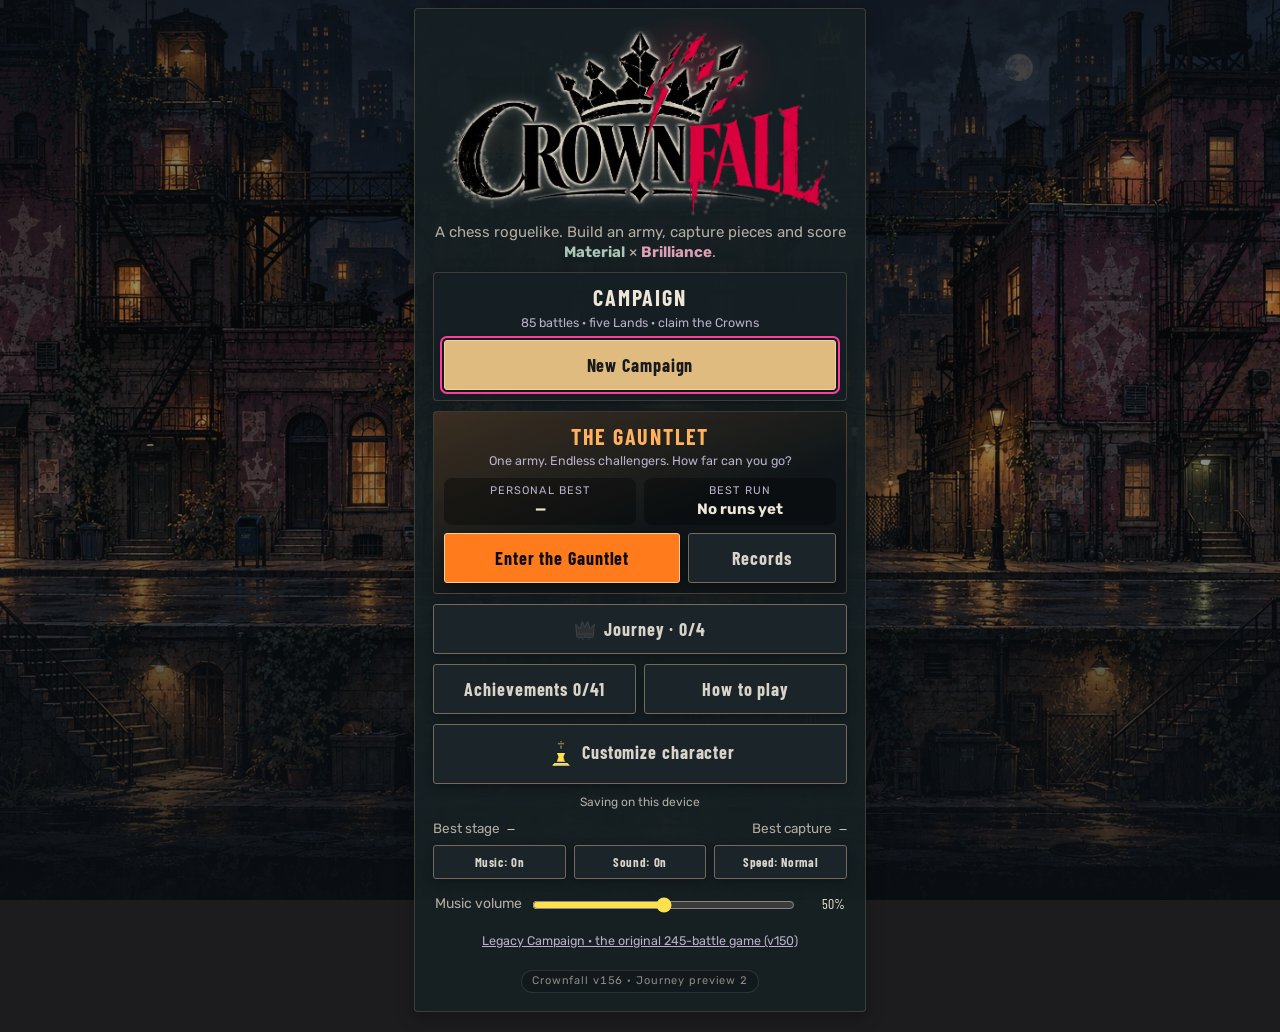
==== game.html @ 34935be6 "Expand army styles, strengthen roadside patrols, add piece sounds and intro skip" ====
<!doctype html>
<html lang="en">
<head>
<script src="beta-storage.js"></script>
<script src="piece-designs.js"></script>
<script src="character-style.js"></script>
<link rel="stylesheet" href="character-style.css">
<script src="journey-world.js"></script>
<script src="journey-stop-icons.js"></script>
<script src="journey-events.js"></script>
<meta charset="utf-8">
<meta name="viewport" content="width=device-width,initial-scale=1,viewport-fit=cover">
<meta name="theme-color" content="#1c1c1e">
<meta name="description" content="Crownfall: a street-style chess roguelike.">
<meta name="apple-mobile-web-app-capable" content="yes">
<meta name="apple-mobile-web-app-title" content="Crownfall">
<meta name="mobile-web-app-capable" content="yes">
<meta name="apple-mobile-web-app-title" content="Crownfall">
<meta name="apple-mobile-web-app-status-bar-style" content="black-translucent">
<link rel="manifest" href="manifest.webmanifest?v=5">
<link rel="apple-touch-icon" sizes="180x180" href="cf-touch-180.png?v=5">
<link rel="icon" type="image/png" sizes="32x32" href="cf-favicon-32.png?v=5">
<link rel="icon" type="image/png" sizes="192x192" href="cf-icon-192.png?v=5">
<style>html,body{margin:0;background:#1c1c1e}:root{padding-top:env(safe-area-inset-top,0px);padding-bottom:env(safe-area-inset-bottom,0px);box-sizing:border-box;height:100%}img{max-width:100%}[hidden]{display:none!important}</style>
<title>Crownfall</title>
<link rel="preconnect" href="https://fonts.googleapis.com">
<link rel="preconnect" href="https://fonts.gstatic.com" crossorigin>
<link rel="stylesheet" href="https://fonts.googleapis.com/css2?family=Barlow+Condensed:wght@500;600;700;800&family=Bungee&family=Permanent+Marker&family=Rubik:wght@400;500;700&family=MedievalSharp&family=Cinzel:wght@700;900&family=Cinzel+Decorative:wght@700&display=swap">
<style>
:root{
  color-scheme: dark;
  --bg:#150f22; --bg-2:#1f1733; --bg-3:#2a2045; --line:#3d3063;
  --text:#f3ecff; --dim:#a697c9; --brass:#f0b64a; --chips:#3d8bff; --mult:#ff4a5c;
  --light:#6d5a96; --dark:#3f3163;
  --common:#8fa0b8; --uncommon:#3ecf8e; --rare:#ff5fb0;
  --display:"Chakra Petch","Arial Narrow",Arial,sans-serif;
  --body:"Rubik","Helvetica Neue",Arial,sans-serif;
}
html,body{height:100%}
body{background:var(--bg);background-image:radial-gradient(ellipse at 50% 0%, #2d1f4f 0%, transparent 65%);color:var(--text);font-family:var(--body);font-size:15px;line-height:1.35;-webkit-tap-highlight-color:transparent;touch-action:manipulation}
#app{max-width:480px;margin:0 auto;padding-inline:14px;padding-block:8px 20px;box-sizing:border-box;display:flex;flex-direction:column;gap:10px;min-height:100%}
button{font:inherit;color:inherit;cursor:pointer;border:0;background:none}
button:focus-visible{outline:2px solid var(--brass);outline-offset:2px}
h1,h2,h3{font-family:var(--display);font-weight:700;margin:0;line-height:1}
p{margin:0}
.muted{color:var(--dim)}
.money{color:var(--brass);font-family:var(--display);font-weight:700}
.btn{display:block;width:100%;box-sizing:border-box;min-width:0;border-radius:12px;padding:13px;font-family:var(--display);font-weight:700;font-size:20px;background:var(--brass);color:#2a1800;box-shadow:0 4px 0 #a8741c}
.btn:active{transform:translateY(3px);box-shadow:0 1px 0 #a8741c}
.btn.ghost{background:var(--bg-3);color:var(--text);box-shadow:0 4px 0 #120c1f;font-size:16px}
.btn.red{background:var(--mult);color:#fff;box-shadow:0 4px 0 #a01e2e}
.btn.concede{display:flex;flex-direction:column;align-items:center;gap:1px;margin-top:10px;border-color:#ff4a5c!important;color:#ff6b7a;font-size:14px;padding-top:7px;padding-bottom:7px}
.btn.concede small{font-family:var(--body,inherit);font-size:11.5px;color:#c9a0a6;text-transform:none;letter-spacing:0}
.btn.blue{background:var(--chips);color:#fff;box-shadow:0 4px 0 #1d4fa8}
.btn[disabled]{opacity:.4;cursor:default}

/* HUD */
.hud{display:grid;grid-template-columns:1fr auto;gap:8px;align-items:stretch}
.blindbox{background:var(--bg-2);border:1px solid var(--line);border-radius:12px;padding:8px 10px;display:flex;flex-direction:column;gap:2px}
.blindbox .nm{font-family:var(--display);font-size:17px}
.blindbox .tg{font-size:12.5px;color:var(--dim)}
.blindbox .tg b{font-family:var(--display);color:var(--mult);font-size:16px}
.sidebox{display:grid;grid-template-columns:1fr 1fr;gap:6px}
.pill{background:var(--bg-2);border:1px solid var(--line);border-radius:10px;padding:4px 10px;display:flex;flex-direction:column;align-items:center;justify-content:center;min-width:56px}
.pill small{font-size:10px;color:var(--dim);text-transform:uppercase;letter-spacing:.08em}
.pill b{font-family:var(--display);font-size:20px;line-height:1.1;font-variant-numeric:tabular-nums}
.scoreRow{display:grid;grid-template-columns:auto 1fr;gap:10px;align-items:center;background:var(--bg-2);border:1px solid var(--line);border-radius:12px;padding:8px 12px}
.scoreRow .lab{font-size:11px;color:var(--dim);text-transform:uppercase;letter-spacing:.08em}
.scoreRow .val{font-family:var(--display);font-size:30px;line-height:1;font-variant-numeric:tabular-nums}
.pbar{height:8px;background:var(--bg);border-radius:4px;overflow:hidden}
.pbar i{display:block;height:100%;background:linear-gradient(90deg,var(--chips),var(--mult));transition:width .35s}
.calc{display:grid;grid-template-columns:1fr auto 1fr;gap:8px;align-items:center}
.calc .hand{grid-column:1/-1;text-align:center;font-family:var(--display);font-size:17px;min-height:20px;color:var(--text)}
.cbox{border-radius:10px;padding:6px;text-align:center;font-family:var(--display);font-size:28px;line-height:1.1;font-variant-numeric:tabular-nums;color:#fff}
.cbox.chips{background:var(--chips)} .cbox.mult{background:var(--mult)}
.calc .cap{display:block;text-align:center;font-size:10.5px;color:var(--dim);text-transform:uppercase;letter-spacing:.08em;margin-top:3px}
.calc .x{font-family:var(--display);font-size:24px;color:var(--dim)}
.bump{animation:bump .22s cubic-bezier(.2,1.8,.4,1)}
@keyframes bump{0%{transform:scale(1)}50%{transform:scale(1.18)}100%{transform:scale(1)}}

/* relics */
.relics{display:grid;grid-template-columns:repeat(5,1fr);gap:6px}
.relic{position:relative;aspect-ratio:3/4;max-width:100%;border-radius:9px;background:var(--bg-2);border:2px solid var(--common);display:flex;flex-direction:column;align-items:center;justify-content:center;gap:2px;padding:3px;box-sizing:border-box;text-align:center;overflow:hidden}
.relic.empty{border-style:dashed;border-color:var(--line);opacity:.5}
.relic .fx{font-family:var(--display);font-size:15px;line-height:1}
.relic .rn{font-size:9.5px;line-height:1.1;color:var(--dim)}
.relic svg{width:24px;height:24px}
.relic.uncommon{border-color:var(--uncommon)} .relic.rare{border-color:var(--rare)}
.relic.fire{animation:fire .35s ease}
@keyframes fire{0%{transform:rotate(0) scale(1)}30%{transform:rotate(-8deg) scale(1.15)}60%{transform:rotate(6deg) scale(1.1)}100%{transform:none}}
.fxc{color:var(--chips)} .fxm{color:var(--mult)} .fxx{color:#ffd95e} .fxg{color:var(--brass)}

/* board */
.boardWrap{position:relative}
body{transition:background-color .6s}
#app{--light:#9a968f;--dark:#6b6763;--rim:#111;--glow:rgba(0,0,0,.45);--enemy:#ff3d9a}
.sq{transition:background-color .6s}
.board{transition:border-color .6s, box-shadow .6s}
.board{border-color:var(--rim);box-shadow:0 10px 30px rgba(0,0,0,.5), 0 0 26px var(--glow)}
body[data-mood="cornered"] .pc.en{animation:tremble .35s linear infinite}
@keyframes prowl{0%,100%{transform:scale(1)}50%{transform:scale(1.07) translateY(-1px);filter:drop-shadow(0 0 4px var(--enemy))}}
@keyframes tremble{0%,100%{transform:translateX(0)}25%{transform:translateX(-.6px)}75%{transform:translateX(.6px)}}
@keyframes alarm{0%,100%{box-shadow:0 10px 30px rgba(0,0,0,.5),0 0 12px var(--glow)}50%{box-shadow:0 10px 30px rgba(0,0,0,.5),0 0 34px rgba(255,31,61,.9)}}
.moodrow{display:flex;align-items:center;gap:8px;min-height:24px}
.mood{display:inline-flex;align-items:center;gap:7px;font-family:var(--display);font-size:14px;padding:3px 11px;border-radius:999px;background:var(--bg-2);border:1px solid var(--line);transition:all .4s}
.mood i{width:9px;height:9px;border-radius:50%;background:var(--dim)}
.mood.hunting{border-color:#ff2d55;color:#ffb3c2} .mood.hunting i{background:#ff2d55;animation:blink 1.2s infinite}
.mood.check{border-color:#ff1f3d;background:#3a0d18;color:#fff} .mood.check i{background:#ff1f3d;animation:blink .5s infinite}
.mood.cornered{border-color:var(--brass);color:#ffe2a8} .mood.cornered i{background:var(--brass)}
@keyframes blink{50%{opacity:.25}}
.fxl{position:absolute;inset:0;pointer-events:none;z-index:8;overflow:visible}
.shard{position:absolute;width:12px;height:12px}
.ring{position:absolute;border-radius:50%;border:4px solid var(--brass)}
.flash{position:absolute;background:#fff}
.soul{position:absolute}
.soul svg{width:100%;height:100%}
.brill{position:absolute;left:50%;top:42%;font-family:var(--display);font-size:clamp(26px,9vw,44px);color:var(--brass);text-shadow:0 4px 0 #6b2140,0 0 24px rgba(240,182,74,.8);white-space:nowrap;pointer-events:none;z-index:9}
.rageflash{animation:rage .6s ease-out}
@keyframes rage{0%{box-shadow:inset 0 0 0 0 rgba(255,31,61,0)}20%{box-shadow:inset 0 0 60px 20px rgba(255,31,61,.7)}100%{box-shadow:inset 0 0 0 0 rgba(255,31,61,0)}}
@media (prefers-reduced-motion: reduce){ .pc.en{animation:none!important} .board{animation:none!important} }
.board{display:grid;grid-template-columns:repeat(8,1fr);border-radius:10px;overflow:hidden;border:3px solid #2b2146;box-shadow:0 10px 30px rgba(0,0,0,.5);aspect-ratio:1;touch-action:manipulation;user-select:none;-webkit-user-select:none}
.sq{position:relative;aspect-ratio:1;display:flex;align-items:center;justify-content:center}
.sq.l{background:var(--light)} .sq.d{background:var(--dark)}
.sq.sel{box-shadow:inset 0 0 0 3px var(--brass)}
.sq.threat::after{content:"";position:absolute;inset:3px;border:2px solid rgba(255,74,92,.85);border-radius:6px;pointer-events:none}
.sq.swapA{box-shadow:inset 0 0 0 3px var(--chips)}
.sq .dot{position:absolute;width:26%;height:26%;border-radius:50%;background:rgba(240,182,74,.8)}
.sq .dot.risk{background:rgba(255,74,92,.9)}
.sq .ring{position:absolute;inset:6%;border-radius:50%;border:3px solid rgba(240,182,74,.9)}
.sq .ring.risk{border-color:rgba(255,74,92,.95)}
.sq .pv{position:absolute;bottom:1px;left:0;right:0;text-align:center;font-family:var(--display);font-size:11px;color:#fff;text-shadow:0 1px 2px #000,0 0 3px #000;pointer-events:none;z-index:3}
.pc{width:86%;height:86%;position:relative;z-index:2;filter:drop-shadow(0 2px 2px rgba(0,0,0,.45))}
.coord{position:absolute;font-size:9px;color:rgba(255,255,255,.35);left:2px;top:1px}
.pop{position:absolute;z-index:10;font-family:var(--display);font-size:22px;pointer-events:none;text-shadow:0 2px 0 #000;animation:up .9s ease-out forwards;white-space:nowrap;transform:translateX(-50%)}
@keyframes up{0%{opacity:0;transform:translate(-50%,6px) scale(.6)}20%{opacity:1;transform:translate(-50%,0) scale(1.15)}100%{opacity:0;transform:translate(-50%,-34px) scale(1)}}
.actions{display:grid;grid-template-columns:1fr 1fr 1fr;gap:8px}
.actions .btn{font-size:15px;padding:10px 6px}
.tipbar{font-size:13px;color:var(--dim);text-align:center;min-height:18px}
.tipbar b{color:var(--text)}

/* screens */
.screen{display:flex;flex-direction:column;gap:12px}
.logo{font-family:var(--display);font-size:clamp(54px,17vw,84px);line-height:.9;text-align:center;letter-spacing:.02em;text-shadow:0 5px 0 #6b2140}
.logo span{display:block;color:var(--brass);text-shadow:0 5px 0 #7a4d0e}
.blinds{display:grid;grid-template-columns:repeat(3,1fr);gap:8px}
.bcard{background:var(--bg-2);border:2px solid var(--line);border-radius:12px;padding:10px 8px;display:flex;flex-direction:column;gap:6px;align-items:center;text-align:center}
.bcard.cur{border-color:var(--brass)}
.bcard.done{opacity:.45}
.bcard .chip{width:44px;height:44px;border-radius:50%;display:grid;place-items:center;font-family:var(--display);font-size:13px;color:#fff;border:3px dashed rgba(255,255,255,.4)}
.bcard b{font-family:var(--display);font-size:18px;color:var(--mult)}
.bcard small{font-size:11.5px;color:var(--dim);line-height:1.25}
.shopgrid{display:grid;grid-template-columns:1fr 1fr;gap:8px}
.offer{background:var(--bg-2);border:2px solid var(--line);border-radius:12px;padding:10px;display:flex;flex-direction:column;gap:6px}
.offer.common{border-color:var(--common)} .offer.uncommon{border-color:var(--uncommon)} .offer.rare{border-color:var(--rare)}
.offer.piece{border-color:#8f7cc8} .offer.train{border-color:var(--chips)}
.offer h3{font-size:17px;display:flex;justify-content:space-between;gap:6px;align-items:center}
.offer .tagline{font-size:10.5px;text-transform:uppercase;letter-spacing:.08em;color:var(--dim)}
.offer p{font-size:13px;color:#dcd2f5;flex:1}
.offer .btn{font-size:15px;padding:8px}
.offer.sold{opacity:.35}
.offer svg{width:34px;height:34px}
.cash{background:var(--bg-2);border:1px solid var(--line);border-radius:12px;padding:12px;display:flex;flex-direction:column;gap:6px}
.kv{display:flex;justify-content:space-between;font-size:14px}
.kv span{color:var(--dim)}
.kv b{font-family:var(--display);font-variant-numeric:tabular-nums}
.levels{display:grid;grid-template-columns:repeat(3,1fr);gap:6px}
.lv{background:var(--bg-2);border:1px solid var(--line);border-radius:10px;padding:6px;display:flex;align-items:center;gap:6px;font-size:12px}
.lv svg{width:28px;height:28px;flex:none}
.lv b{font-family:var(--display);font-size:13px}
.modal{position:fixed;inset:0;background:rgba(8,4,16,.78);display:grid;place-items:center;z-index:30;padding-inline:16px}
.modal .box{width:100%;max-width:380px;background:var(--bg-2);border:2px solid var(--line);border-radius:16px;padding:18px;box-sizing:border-box;display:flex;flex-direction:column;gap:10px;max-height:88vh;overflow:auto;animation:mp .3s cubic-bezier(.2,1.5,.4,1)}
@keyframes mp{from{transform:scale(.8);opacity:0}to{transform:none;opacity:1}}
.modal h2{font-size:28px}
.tip{position:fixed;left:50%;bottom:24px;transform:translateX(-50%);background:#0d0818;border:1px solid var(--line);border-radius:12px;padding:10px 12px;z-index:40;max-width:340px;width:calc(100% - 32px);box-sizing:border-box;font-size:14px;box-shadow:0 8px 24px rgba(0,0,0,.6)}
.tip b{font-family:var(--display);font-size:16px}
.rules{margin:0;padding-left:18px;display:flex;flex-direction:column;gap:6px;font-size:14px;color:#dcd2f5}
.rules b{color:var(--text)}
.play{height:100%;box-sizing:border-box;min-height:0;overflow:hidden;gap:6px!important;padding-block:6px 8px!important}
.phud{display:flex;gap:8px;align-items:stretch}
.pblind{flex:1;min-width:0;background:var(--bg-2);border:1px solid var(--line);border-radius:10px;padding:5px 9px;display:flex;flex-direction:column;justify-content:center;line-height:1.2}
.pblind b{font-family:var(--display);font-size:15px;line-height:1.1}
.pblind span{font-size:12px;color:var(--dim)} .pblind em{font-style:normal;font-family:var(--display);color:var(--mult);font-size:14px}
.pblind small{font-size:10.5px;color:#ffb3bd;line-height:1.15}
.pstats{display:flex;gap:5px}
.reinf{position:absolute;left:50%;top:50%;transform:translate(-50%,-50%) scale(.96);width:min(90%,330px);box-sizing:border-box;z-index:14;background:rgba(10,8,14,.9);border:2px solid var(--racc,#ff3d9a);border-radius:10px;padding:10px 14px;text-align:center;opacity:0;transition:opacity .2s ease,transform .2s ease;pointer-events:none;box-shadow:0 0 22px rgba(0,0,0,.6),0 0 14px color-mix(in srgb,var(--racc,#ff3d9a) 40%,transparent)}
.reinf.on{opacity:1;transform:translate(-50%,-50%) scale(1)}
.reinf.out{opacity:0;transform:translate(-50%,-50%) scale(1.03)}
.reinf.first{pointer-events:auto}
.chal{display:flex;align-items:center;gap:8px;margin:2px 0 0;padding:3px 8px;border:1px solid #333;border-radius:6px;background:rgba(0,0,0,.35);font-size:11.5px;line-height:1.2;min-width:0;white-space:nowrap;overflow:hidden}
.chal b{font-family:var(--display);font-weight:400;letter-spacing:.05em;text-transform:uppercase;overflow:hidden;text-overflow:ellipsis;flex:0 1 auto}
.chal span{color:#eee;flex:0 0 auto}
.chal em{font-style:normal;color:#9be38f;margin-left:auto;overflow:hidden;text-overflow:ellipsis;flex:0 1 auto}
.chaltoast{position:absolute;left:50%;top:12%;transform:translate(-50%,-6px);z-index:15;background:rgba(10,8,14,.9);border:2px solid #5fe08a;border-radius:8px;padding:6px 12px;text-align:center;opacity:0;transition:opacity .18s ease,transform .18s ease;pointer-events:none;white-space:nowrap}
.chaltoast.on{opacity:1;transform:translate(-50%,0)}
.chaltoast b{display:block;font-family:var(--display);font-weight:400;letter-spacing:.1em;text-transform:uppercase;color:#5fe08a;font-size:13px}
.chaltoast span{display:block;font-size:12px;color:#eee;margin-top:2px}
.chaltoast.no{border-color:#555}.chaltoast.no b{color:#aaa}
.chaltoast.go{border-color:#ffe14d}.chaltoast.go b{color:#ffe14d}
.reinf.lk{--racc:#ff4a5c}
.reinf.lk.lost b{font-size:clamp(18px,5.6vw,24px)}
.pbar.final{background:#0d0d0d;box-shadow:0 0 0 2px var(--racc,#ff3d9a)}
.pbar.final i{width:100%!important;background:repeating-linear-gradient(135deg,var(--racc,#ff3d9a) 0 9px,transparent 9px 18px)!important;opacity:.28}
.pbar.final .ptgt{left:0;right:0;text-align:center;font-size:10.5px;letter-spacing:.08em;text-transform:uppercase}
.pbar.final .ptgt b{color:var(--racc,#ff3d9a);font-size:11.5px;margin-right:6px}
#bw.finalph .board{box-shadow:0 0 0 2px var(--racc,#ff3d9a),0 0 18px color-mix(in srgb,var(--racc,#ff3d9a) 55%,transparent)}
.reinf b{display:block;font-family:var(--display);font-weight:400;letter-spacing:.12em;text-transform:uppercase;color:var(--racc,#ff3d9a);font-size:clamp(15px,4.6vw,20px)}
.reinf span{display:block;margin-top:5px;font-size:13.5px;color:#eee;line-height:1.35}
.reinf .rl em{font-style:normal;font-weight:700;color:#fff;margin-right:4px}
.reinf small{display:block;margin-top:6px;font-size:11px;color:#aaa}
#board .sq.arrive{animation:arrsq .9s ease-out both}
@keyframes arrsq{0%{box-shadow:inset 0 0 0 3px var(--racc,#ff3d9a),inset 0 0 18px var(--racc,#ff3d9a)}100%{box-shadow:inset 0 0 0 0 transparent,inset 0 0 0 transparent}}
#board .sq.arrive svg{animation:arr-street .42s cubic-bezier(.2,.8,.3,1.25) both;animation-delay:var(--d,0ms)}
body[data-reinf=medieval] #board .sq.arrive svg{animation-name:arr-drop}
body[data-reinf=greek] #board .sq.arrive svg{animation-name:arr-rise}
body[data-reinf=fantasy] #board .sq.arrive svg{animation-name:arr-shard}
body[data-reinf=throne] #board .sq.arrive svg{animation-name:arr-ash;animation-duration:.5s}
@keyframes arr-street{0%{opacity:0;transform:scale(.25) rotate(-14deg)}60%{opacity:1;transform:scale(1.12) rotate(3deg)}100%{opacity:1;transform:none}}
@keyframes arr-drop{0%{opacity:0;transform:translateY(-60%) scale(1.05)}70%{opacity:1;transform:translateY(4%)}100%{opacity:1;transform:none}}
@keyframes arr-rise{0%{opacity:0;transform:scale(.8);filter:brightness(2.2) drop-shadow(0 0 6px #7fb6ff)}100%{opacity:1;transform:none;filter:none}}
@keyframes arr-shard{0%{opacity:0;clip-path:polygon(50% 50%,50% 50%,50% 50%,50% 50%);filter:hue-rotate(60deg) brightness(1.6)}100%{opacity:1;clip-path:polygon(-20% -20%,120% -20%,120% 120%,-20% 120%);filter:none}}
@keyframes arr-ash{0%{opacity:0;transform:translateY(14%);filter:brightness(0) blur(2px)}100%{opacity:1;transform:none;filter:none}}
@media (prefers-reduced-motion: reduce){ #board .sq.arrive svg{animation:arr-fade .3s ease both!important} .reinf{transition:opacity .2s ease} }
@keyframes arr-fade{from{opacity:0}to{opacity:1}}
.blinds.solo{grid-template-columns:minmax(0,220px);justify-content:center}
.bcard .blitzrule{color:#ff8fb8;border:1px solid #ff3d9a;border-radius:4px;padding:2px 5px;margin-top:2px}
.bcard .blitzrule b{font-family:var(--display);font-weight:400;text-transform:uppercase;letter-spacing:.06em;margin-right:4px;color:#ff3d9a}
.pstats .blitzmv{border-color:#ff3d9a!important}
.pstats .blitzmv b{color:#ff5a9f}
@media (max-width:350px){.pstats{gap:4px}.pstats div{min-width:0;padding:3px 5px}.pstats b{font-size:17px}.pstats small{font-size:8px;letter-spacing:.02em}}
.pblind .blitztag{color:#ff8fb8;font-family:var(--display);letter-spacing:.03em}
.pstats div{background:var(--bg-2);border:1px solid var(--line);border-radius:10px;padding:3px 7px;min-width:44px;display:flex;flex-direction:column;align-items:center;justify-content:center}
.pstats small{font-size:9px;color:var(--dim);text-transform:uppercase;letter-spacing:.06em}
.pstats b{font-family:var(--display);font-size:19px;line-height:1.1;font-variant-numeric:tabular-nums}
.pscore{display:grid;grid-template-columns:1.1fr 1fr auto 1fr;gap:6px;align-items:center}
.pscore .sc{display:flex;flex-direction:column;line-height:1}
.pscore .sc small{font-size:9.5px;color:var(--dim);text-transform:uppercase;letter-spacing:.08em}
.pscore .sc b{font-family:var(--display);font-size:26px;font-variant-numeric:tabular-nums}
.pscore .cbox{padding:3px 4px;font-size:22px;display:flex;flex-direction:column;align-items:center;line-height:1.05}
.pscore .cbox small{font-family:var(--body);font-size:8.5px;text-transform:uppercase;letter-spacing:.08em;opacity:.85}
.pscore .cbox span{display:inline-block}
.pscore .x{font-family:var(--display);font-size:18px;color:var(--dim)}
.play .pbar{height:18px;position:relative;border-radius:5px}
.pbar .ptgt{position:absolute;right:6px;top:50%;transform:translateY(-50%);font-family:var(--display);font-size:10.5px;letter-spacing:.04em;color:#fff;text-shadow:0 0 3px #000,1px 1px 0 #000;white-space:nowrap;text-transform:uppercase}
.pbar .ptgt b{font-weight:400;color:#ffe14d;font-size:12px}
.pscore .cbox{position:relative;border:3px solid #0d0d0d}
.combo{position:absolute;top:-11px;right:-6px;font-style:normal;font-family:var(--display);font-size:9.5px;background:#ffe14d;color:#0d0d0d;border:2px solid #0d0d0d;border-radius:4px;padding:1px 4px;transform:rotate(4deg) scale(0);transition:transform .25s cubic-bezier(.2,1.8,.4,1);white-space:nowrap;pointer-events:none}
.combo.on{transform:rotate(4deg) scale(1)}
.handrow{display:flex;justify-content:space-between;align-items:center;gap:8px;min-height:24px}
.handrow .hand{font-family:var(--display);font-size:14px;min-width:0;white-space:nowrap;overflow:hidden;text-overflow:ellipsis}
.handrow .mood{flex:none;font-size:11.5px;padding:2px 9px;max-width:55%;white-space:nowrap;overflow:hidden;text-overflow:ellipsis}
.play .relics{gap:5px}
.play .relic{aspect-ratio:auto;height:40px;flex-direction:row;gap:4px;padding:2px 4px}
.play .relic svg{display:none}
.play .relic .fx{font-size:13px}
.play .relic .rn{font-size:8.5px;text-align:left}
.play .relic.empty{height:40px}
.boardArea{flex:1;min-height:0;container-type:size;display:flex;justify-content:center;align-items:center}
.play .boardWrap{width:min(100cqw,100cqh);height:min(100cqw,100cqh)}
.play .board{width:100%;height:100%;grid-template-rows:repeat(8,1fr);box-sizing:border-box}
.play .sq{aspect-ratio:auto}
.play .actions .btn{padding:8px 6px;font-size:14px;box-shadow:0 3px 0 #0b0716}
.play .actions .btn.blue{box-shadow:0 3px 0 #1d4fa8}
.actions.four{grid-template-columns:.95fr 1.1fr 1.1fr .75fr}
.actions.four #swapBtn,.actions.four #quit{white-space:nowrap;font-size:13px;padding-inline:4px}
.actions.four.five{grid-template-columns:.9fr .85fr 1fr 1fr .7fr;gap:6px}
.actions.five #swapBtn,.actions.five #trapBtn,.actions.five #quit{font-size:12px!important;padding-inline:2px!important;white-space:nowrap}
.actions.five .gmc{font-size:11px!important}
.btn.trapbtn{background:#ff7b1c!important;color:#0d0d0d!important}
.btn.trapbtn.red{background:#ff3d9a!important;color:#fff!important}
.btn.trapbtn.used{opacity:.45}
.gmc{background:var(--bg-3)!important;color:var(--text)!important;border:2px solid var(--cc,var(--line))!important;box-shadow:0 3px 0 #0b0716!important;display:flex!important;flex-direction:column;align-items:center;line-height:1.05;font-size:12.5px!important;padding:5px 4px!important;white-space:nowrap;overflow:hidden;text-overflow:ellipsis}
.gmc small{font-family:var(--body);font-size:8.5px;text-transform:uppercase;letter-spacing:.08em;color:var(--cc);opacity:.9}
.gmc.on{background:#2d2a12!important;box-shadow:0 0 14px var(--cc)!important}
.gmc.empty{border-style:dashed!important;opacity:.45;font-size:11px!important}
.offer.cardo{grid-column:1/-1;background:linear-gradient(135deg,var(--bg-2),#2b1f47)}
.cardrow{display:flex;flex-direction:column;gap:6px}
.cardrow .lab{font-size:11px;color:var(--dim);text-transform:uppercase;letter-spacing:.08em}
.cards2{display:grid;grid-template-columns:1fr 1fr;gap:8px}
.mycard{border:2px solid var(--cc,var(--line));border-radius:12px;background:linear-gradient(135deg,var(--bg-2),#2b1f47);padding:8px 10px;display:flex;flex-direction:column;align-items:flex-start;gap:2px;text-align:left;min-height:62px;box-sizing:border-box}
.mycard small{font-size:10px;text-transform:uppercase;letter-spacing:.08em;color:var(--cc,var(--dim))}
.mycard b{font-family:var(--display);font-size:16px;color:var(--text)}
.mycard span{font-size:11.5px;color:var(--dim)}
.mycard.empty{border-style:dashed;opacity:.5;justify-content:center}
.pinfo{display:flex;align-items:center;gap:10px;height:66px;box-sizing:border-box;flex:none;background:var(--bg-2);border:1.5px solid var(--pc,var(--line));border-radius:12px;padding:4px 10px;overflow:hidden;animation:pin .2s ease-out}
.pinfo.idle{justify-content:center;font-size:13px;border-style:dashed;border-color:var(--line);animation:none}
@keyframes pin{from{transform:translateY(6px);opacity:.3}to{transform:none;opacity:1}}
.pinfo .pi{width:44px;height:44px;flex:none;display:grid;place-items:center}
.pinfo .pi svg{width:44px;height:44px}
.pinfo .pt{display:flex;flex-direction:column;min-width:0;line-height:1.2}
.pinfo .pt > b{font-family:var(--display);font-size:15px}
.pinfo .pt span{font-size:12px;color:#dcd2f5;white-space:nowrap;overflow:hidden;text-overflow:ellipsis}
.pinfo .pt span.ab{color:var(--dim);font-size:11px;white-space:normal;display:-webkit-box;-webkit-line-clamp:2;-webkit-box-orient:vertical}
.pinfo .lvtag{font-family:var(--display);font-size:12px;background:var(--bg-3);border-radius:6px;padding:0 6px;color:var(--brass)}
@media (prefers-reduced-motion: reduce){ .pinfo{animation:none} }
.edots{position:absolute;top:2px;right:2px;display:flex;gap:2px;z-index:3}
.edots i{width:6px;height:6px;border-radius:50%;box-shadow:0 0 3px #000}
.offer.train.wide{grid-column:1/-1}
.offer.forge{border-color:#ff7a2f;background:linear-gradient(135deg,var(--bg-2),#3a2016)}
.forgelist{display:flex;flex-direction:column;gap:6px;max-height:50vh;overflow:auto}
.fpick{display:flex;align-items:center;gap:10px;text-align:left;background:var(--bg-3);border:1px solid var(--line);border-radius:10px;padding:6px 10px}
.fpick[disabled]{opacity:.4}
.fpick .fi{width:36px;height:36px;flex:none}.fpick .fi svg{width:36px;height:36px}
.fpick b{display:block;font-family:var(--display);font-size:15px}.fpick small{font-size:12px;color:var(--dim)}
@media (prefers-reduced-motion: reduce){ .bump,.relic.fire,.pop,.modal .box{animation:none} }

/* ===== STREET STYLE ===== */
:root{
  --bg:#1c1c1e; --bg-2:#2d2c2f; --bg-3:#3a393c; --line:#0d0d0d;
  --text:#f6f3ec; --dim:#bdb7ab; --brass:#ffe14d; --chips:#19b8ff; --mult:#ff3d9a;
  --common:#d7d1c4; --uncommon:#19e3c9; --rare:#ff7b1c;
  --display:"Bungee","Arial Black",Impact,sans-serif; --tag:"Permanent Marker","Comic Sans MS",cursive;
}
body{background-color:#1c1c1e;background-image:
  radial-gradient(circle at 12% 18%, rgba(255,61,154,.20) 0 40px, transparent 150px),
  radial-gradient(circle at 88% 64%, rgba(25,227,201,.16) 0 30px, transparent 170px),
  radial-gradient(circle at 72% 8%, rgba(255,225,77,.12) 0 20px, transparent 120px),
  radial-gradient(circle at 20% 90%, rgba(255,123,28,.12) 0 20px, transparent 140px),
  radial-gradient(rgba(255,255,255,.045) 1px, transparent 1.6px),
  radial-gradient(rgba(0,0,0,.35) 1px, transparent 1.6px);
  background-size:auto,auto,auto,auto,7px 7px,11px 11px;background-attachment:fixed}
.fxc{color:#19b8ff} .fxm{color:#ff3d9a} .fxx{color:#ff7b1c} .fxg,.money{color:#ffe14d}
h1,h2,.modal h2{font-family:var(--tag);font-weight:400;letter-spacing:.01em}
.logo{font-family:var(--tag);font-weight:400;color:#fff;text-shadow:0 0 14px rgba(255,61,154,.9),3px 4px 0 #0d0d0d;transform:rotate(-3deg)}
.logo span{font-family:var(--display);color:#ffe14d;transform:rotate(2deg);text-shadow:4px 4px 0 #0d0d0d,0 0 18px rgba(255,225,77,.5);font-size:.8em;margin-top:6px}
.btn{font-family:var(--display);font-weight:400;letter-spacing:.02em;border:3px solid #0d0d0d!important;border-radius:6px;background:#ffe14d;color:#0d0d0d;box-shadow:4px 4px 0 #0d0d0d!important;transform:rotate(-.6deg)}
.btn:nth-of-type(even){transform:rotate(.5deg)}
.btn:active{transform:translate(3px,3px) rotate(0);box-shadow:1px 1px 0 #0d0d0d!important}
.btn.ghost{background:#3a393c;color:#f6f3ec}
.btn.blue{background:#19e3c9;color:#0d0d0d}
.btn.red{background:#ff3d9a;color:#fff}
.gmc{border:3px solid var(--cc,#0d0d0d)!important}
.pblind,.pstats div,.offer,.bcard,.modal .box,.pinfo,.relic,.mycard,.cash,.lv,.cbox,.fpick,.mood,.tip,.blindbox,.pill,.scoreRow,.calc .cbox{border-width:3px!important;border-radius:6px!important;box-shadow:4px 4px 0 rgba(0,0,0,.6)!important}
.pblind,.pstats div,.bcard,.lv,.fpick,.mood,.pinfo.idle,.cash{border-color:#0d0d0d!important}
.pinfo.idle{border-style:dashed!important;box-shadow:none!important}
.relic{background:#f6f3ec;color:#0d0d0d}
.relic .rn{color:#3a393c;font-weight:700}
.relic.empty{background:transparent;box-shadow:none!important;border-color:#55535a!important}
.relics .relic:nth-child(odd){transform:rotate(-2.5deg)} .relics .relic:nth-child(even){transform:rotate(2deg)}
.relic .fxx{color:#e05a00}
.cbox.chips{background:#19b8ff;color:#0d0d0d} .cbox.mult{background:#ff3d9a;color:#fff}
.pscore .cbox small{color:inherit;opacity:.8;font-weight:700}
.pblind b,.pstats b,.pscore .sc b,.big,.bcard b,.kv b,.offer h3,.mycard b,.lvtag,.fpick b{font-family:var(--display);font-weight:400}
.offer{background:#2d2c2f}
.offer h3{font-size:15px}
.offer.cardo,.mycard{background:#2d2c2f;background-image:repeating-linear-gradient(135deg,rgba(255,255,255,.03) 0 6px,transparent 6px 12px)}
.offer.forge{background:#2d2c2f;background-image:repeating-linear-gradient(135deg,rgba(255,123,28,.12) 0 8px,transparent 8px 16px)}
.bcard .chip{border:3px solid #0d0d0d;font-family:var(--display);font-size:10px;box-shadow:3px 3px 0 #0d0d0d}
.pbar{background:#0d0d0d;border:2px solid #0d0d0d}
.pbar i{background:repeating-linear-gradient(135deg,#ffe14d 0 8px,#ff7b1c 8px 16px)}
.handrow .hand{font-family:var(--display);font-weight:400;font-size:13px}
.mood{font-family:var(--display);font-weight:400;font-size:11px!important}
.sq.l{background-color:var(--light);background-image:radial-gradient(rgba(0,0,0,.18) 1px,transparent 1.5px),radial-gradient(rgba(255,255,255,.12) 1px,transparent 1.5px);background-size:6px 6px,9px 9px}
.sq.d{background-color:var(--dark);background-image:radial-gradient(rgba(0,0,0,.25) 1px,transparent 1.5px),radial-gradient(rgba(255,255,255,.08) 1px,transparent 1.5px);background-size:6px 6px,9px 9px}
.sq{background:none}
.board{border:3px solid var(--rim)!important;border-radius:4px!important}
.boardWrap::before{content:"";position:absolute;inset:-9px;border-radius:6px;background:repeating-linear-gradient(45deg,#ffe14d 0 10px,#0d0d0d 10px 20px);z-index:-1;box-shadow:5px 5px 0 rgba(0,0,0,.6)}
.boardWrap{isolation:isolate}
.play .boardWrap{width:calc(min(100cqw,100cqh) - 20px);height:calc(min(100cqw,100cqh) - 20px)}
:root{--pcf:drop-shadow(1.3px 0 0 #fff) drop-shadow(-1.3px 0 0 #fff) drop-shadow(0 1.3px 0 #fff) drop-shadow(0 -1.3px 0 #fff) drop-shadow(2px 3px 0 rgba(0,0,0,.45))}
.pc{filter:var(--pcf)}
.pc{overflow:visible}
.pc .flame{transform-origin:20px 34px;animation:flick .45s ease-in-out infinite alternate}
@keyframes flick{from{transform:scale(1,1)}to{transform:scale(1.06,.9) skewX(3deg)}}
@media (prefers-reduced-motion: reduce){ .pc .flame{animation:none} }
.coord{color:rgba(0,0,0,.55);font-family:var(--display);font-size:8px}
.sq.sel{box-shadow:inset 0 0 0 4px #ffe14d}
.sq .dot{background:#ffe14d;box-shadow:0 0 0 2px #0d0d0d}
.sq .dot.risk{background:#ff3d9a}
.sq .ring{border-color:#ffe14d;border-width:4px}
.sq .ring.risk{border-color:#ff3d9a}
.sq .pv{font-family:var(--display);font-size:10px;color:#ffe14d;text-shadow:0 0 3px #000,1px 1px 0 #000,-1px -1px 0 #000}
.pop,.brill{font-family:var(--tag)!important;font-weight:400}
.brill{color:#ffe14d;text-shadow:3px 3px 0 #0d0d0d,0 0 20px rgba(255,61,154,.9)}
.pop{text-shadow:2px 2px 0 #000}
.ring{border-color:#ffe14d}
.tipbar,.muted{color:var(--dim)}
.steps li,.rules{color:#e9e4d9}
.shopgrid .offer.piece{border-color:#0d0d0d}
.pill small,.pstats small,.pscore .sc small,.lab,.tagline,.cardrow .lab{font-family:var(--display);font-weight:400;letter-spacing:.04em}
.pblind{min-width:0;overflow:hidden}
.pblind b,.pblind span,.pblind small{white-space:nowrap;overflow:hidden;text-overflow:ellipsis;display:block}
.pblind b{font-size:clamp(10.5px,3.1vw,14px);white-space:normal;display:-webkit-box;-webkit-line-clamp:2;-webkit-box-orient:vertical;line-height:1.1}
.pblind small{font-size:10px;white-space:normal!important;display:-webkit-box!important;-webkit-line-clamp:2;-webkit-box-orient:vertical}
@media (max-height:680px){ .pinfo{height:54px} .pinfo .pi,.pinfo .pi svg{width:36px;height:36px} .pinfo .pt span.ab{-webkit-line-clamp:1} .play .relic,.play .relic.empty{height:34px} }
.armystrip{display:flex;flex-direction:column;gap:6px}
.armystrip .lab{font-size:11px;color:var(--dim);text-transform:uppercase;letter-spacing:.06em}
.armystrip .lab span{text-transform:none;letter-spacing:0;font-family:var(--body);margin-left:4px}
.army{display:grid;grid-template-columns:repeat(8,1fr);gap:5px;background:#2d2c2f;border:3px solid #0d0d0d;border-radius:6px;box-shadow:4px 4px 0 rgba(0,0,0,.6);padding:6px}
.apc{position:relative;aspect-ratio:1;max-width:100%;background:#3a393c;border-radius:4px;display:grid;place-items:center;padding:2px}
.apc svg{width:100%;height:100%}
.apc .edots{top:1px;right:1px}
.lvtag{font-family:var(--display);font-size:11px;background:#0d0d0d;color:#ffe14d;border-radius:4px;padding:0 5px}
.savebadge{font-size:12px;color:var(--dim);text-align:center;margin:0}
.savebadge[data-state="on"]{color:#19e3c9}
.savebadge[data-state="error"]{color:#ff7b1c}
.peekbar{position:fixed;left:50%;bottom:calc(env(safe-area-inset-bottom,0px) + 14px);transform:translateX(-50%);z-index:40;display:flex;align-items:center;gap:12px;background:#2d2c2f;border:3px solid #0d0d0d;border-radius:8px;box-shadow:4px 4px 0 rgba(0,0,0,.6);padding:8px 10px 8px 14px;font-family:var(--display);white-space:nowrap}
.peekbar .btn{width:auto;padding:8px 12px;font-size:14px}
.peeking .actions,.peeking .pinfo{visibility:hidden}
.peekbar.replay{flex-direction:column;align-items:stretch;gap:6px;padding:8px 10px;width:min(460px,calc(100% - 24px));box-sizing:border-box;white-space:normal}
.rnote{font-family:var(--body);font-size:13.5px;line-height:1.25;text-align:center;min-height:34px;display:flex;align-items:center;justify-content:center}
.rctl{display:flex;gap:6px;align-items:center}
.rctl .btn{width:auto;flex:none;padding:6px 10px!important;font-size:15px!important}
.rctl #rplay{min-width:62px}
.rctl #unpeek{margin-left:auto}
.rcount{font-family:var(--display);font-size:12px;min-width:44px;text-align:center}
.sq.lastf{box-shadow:inset 0 0 0 3px rgba(255,225,77,.55)}
.sq.lastt{box-shadow:inset 0 0 0 4px #ffe14d}
.sq.lastte{box-shadow:inset 0 0 0 4px #ff3d9a}
.armystrip .lab em{font-style:normal;color:#ffe14d;text-transform:none;letter-spacing:0;font-family:var(--body)}
.circuits{display:grid;grid-template-columns:1fr 1fr;gap:10px}
.circ{text-align:left;display:flex;flex-direction:column;gap:5px;background:#2d2c2f;border:3px solid #0d0d0d;border-radius:6px;box-shadow:4px 4px 0 rgba(0,0,0,.6);padding:10px;position:relative;overflow:hidden}
.circ::before{content:"";position:absolute;left:0;right:0;top:0;height:6px;background:repeating-linear-gradient(45deg,var(--cc) 0 8px,#0d0d0d 8px 16px)}
.circ.on{border-color:var(--cc);box-shadow:0 0 0 2px var(--cc),4px 4px 0 rgba(0,0,0,.6);transform:rotate(-.8deg)}
.circ .ctag{font-size:10.5px;text-transform:uppercase;letter-spacing:.06em;color:var(--cc);font-family:var(--display);margin-top:4px}
.circ b{font-family:var(--tag);font-weight:400;font-size:20px;line-height:1.05}
.circ .cab{font-size:12px;color:#e9e4d9;line-height:1.3}
.circ .ccards{font-size:11px;color:var(--dim);line-height:1.3}
.circ .cfoot{display:flex;justify-content:space-between;align-items:center;font-size:11px;color:var(--dim);margin-top:auto}
.wins{display:flex;gap:3px}.wins i{font-style:normal;width:18px;height:18px;border-radius:4px;display:grid;place-items:center;font-family:var(--display);font-size:10px;background:#3a393c;color:#777}
.wins i.on{background:var(--cc);color:#0d0d0d}
.diffs{display:grid;grid-template-columns:repeat(3,1fr);gap:8px}
.btn.mcard{display:flex;flex-direction:column;align-items:center;gap:2px;padding-top:9px;padding-bottom:9px}
.btn.mcard b{font-weight:400;font-size:19px;letter-spacing:.06em;text-transform:uppercase}
.btn.mcard small{font-family:var(--body,inherit);font-size:12px;color:#c8c3b8;letter-spacing:0}
.mtag{margin:-6px 0 0;font-family:var(--display);letter-spacing:.06em;text-transform:uppercase;font-size:13px;color:var(--brass,#ffe14d)}
.mrules{display:grid;gap:4px;font-size:13px;line-height:1.3;color:#e9e4d9;background:#2d2c2f;border:3px solid #0d0d0d;border-radius:6px;padding:8px 10px}
.mrules span::before{content:"♟ ";color:var(--brass,#ffe14d)}
.mhd{margin:4px 0 -4px;font-size:16px;text-transform:uppercase;letter-spacing:.08em}
.mdiffs{display:grid;grid-template-columns:repeat(3,1fr);gap:8px}
.mdiffs .circ b{font-size:17px}
.mdiffs .circ .cab{font-size:11.5px}
.msel{margin:0;text-align:center;font-size:15px}
.actions.mact{grid-template-columns:1fr 1fr}
.mhudtag{opacity:.8}
.mres{margin:2px 0 6px;text-align:center;font-size:40px;letter-spacing:.06em;text-transform:uppercase}
.mres.w{color:var(--brass,#ffe14d)}.mres.l{color:var(--mult,#ff4a5c)}
/* v128 Crown Arena: Crown Match's own neutral look (gold on night stone). Reuses the theme hooks; no Land art. */
body[data-pack="arena"]{background-color:#111015;background-image:radial-gradient(ellipse at 50% -12%,rgba(255,210,61,.26),transparent 58%),radial-gradient(ellipse at 50% 112%,rgba(255,210,61,.12),transparent 55%),radial-gradient(rgba(255,255,255,.035) 1px,transparent 1.4px);background-size:auto,auto,14px 14px}
body[data-pack="arena"] #app,body[data-pack="arena"][data-mood] #app{--light:#d8d1bf;--dark:#6c7480;--rim:#2a2110;--enemy:#d42f4b}
body[data-pack="arena"] .boardWrap::before{background:linear-gradient(135deg,#f7dc83,#b98a22 38%,#f3d273 62%,#8c6512)!important;box-shadow:inset 0 0 0 1.5px #3a2a08,inset 0 0 0 3px rgba(255,240,190,.55),5px 5px 0 rgba(0,0,0,.6)!important}
body[data-pack="arena"][data-bround] .boardWrap::before{box-shadow:inset 0 0 0 1.5px #3a2a08,inset 0 0 0 3px rgba(255,240,190,.55),5px 5px 0 rgba(0,0,0,.6),0 0 18px rgba(255,210,61,.28)!important}
body[data-barea="arena"]{--lt-area:radial-gradient(ellipse at 50% 0%,rgba(255,214,90,.16),transparent 66%)}
body[data-bselect="arena"] #board .sq.sel{box-shadow:inset 0 0 0 2px #2a2110,inset 0 0 0 4px #ffd23d,inset 0 0 12px rgba(255,214,90,.6)}
body[data-pack="arena"] .mtag{color:#ffd23d}
body[data-pack="arena"] .pblind small{color:#ffd23d}
.diff{text-align:left;background:#2d2c2f;border:3px solid #0d0d0d;border-radius:6px;box-shadow:3px 3px 0 rgba(0,0,0,.6);padding:8px;display:flex;flex-direction:column;gap:3px}
.diff b{font-family:var(--display);font-weight:400;color:var(--dc)}
.diff span{font-size:11px;color:var(--dim);line-height:1.25}
.diff.on{border-color:var(--dc);background:#3a393c}
.circname{display:block;font-family:var(--display);font-size:12px;color:var(--cc);margin-top:4px;letter-spacing:.02em}
.achgroup{background:#2d2c2f;border:3px solid #0d0d0d;border-top:6px solid var(--cc);border-radius:6px;box-shadow:4px 4px 0 rgba(0,0,0,.6);padding:10px 12px;display:flex;flex-direction:column;gap:8px}
.achgroup h3{margin:0;font-family:var(--tag);font-weight:400;font-size:20px;color:var(--cc)}
.ach{display:flex;gap:10px;align-items:center;opacity:.55}
.ach.got{opacity:1}
.ach .badge{width:30px;height:30px;flex:none;border-radius:50%;display:grid;place-items:center;background:#3a393c;border:2px solid #0d0d0d;font-family:var(--display);font-size:12px;color:#999}
.ach.got .badge{background:var(--cc);color:#0d0d0d}
.ach b{display:block;font-family:var(--display);font-weight:400;font-size:13px}
.ach small{font-size:12px;color:var(--dim)}
.achtoast{position:fixed;left:50%;top:calc(env(safe-area-inset-top,0px) + 14px);transform:translateX(-50%);z-index:60;background:#0d0d0d;border:3px solid var(--ac);border-radius:8px;box-shadow:4px 4px 0 rgba(0,0,0,.6);padding:10px 14px;display:flex;flex-direction:column;gap:2px;min-width:240px;max-width:calc(100% - 32px);box-sizing:border-box;animation:achin .35s cubic-bezier(.2,1.5,.4,1);transition:opacity .4s, transform .4s}
.achtoast small{font-family:var(--display);font-size:10px;color:var(--ac);letter-spacing:.06em;text-transform:uppercase}
.achtoast b{font-family:var(--tag);font-weight:400;font-size:20px;color:#fff}
.achtoast span{font-size:12.5px;color:var(--dim)}
.achtoast.out{opacity:0;transform:translate(-50%,-10px)}
@keyframes achin{from{transform:translate(-50%,-30px);opacity:0}to{transform:translate(-50%,0);opacity:1}}
body[data-circuit="downtown"]{--hz:#ff3d9a} body[data-circuit="rooftop"]{--hz:#19e3c9} body[data-circuit="harbor"]{--hz:#ff7b1c} body[data-circuit="midnight"]{--hz:#ffe14d}
.boardWrap::before{background:repeating-linear-gradient(45deg,var(--hz,#ffe14d) 0 10px,#0d0d0d 10px 20px)!important}
@media (max-width:360px){ .circuits{grid-template-columns:1fr} }
.circ .cab b{font-family:var(--body);font-size:12px;font-weight:700;line-height:1.3}
.logoimg{margin:6px auto 2px;width:min(78vw,400px);line-height:0;position:relative}
.logoimg img{position:relative;display:block;width:100%;height:auto}
.logoimg .lg-halo{position:absolute;inset:0;background:#efe6d4;opacity:.9;pointer-events:none;
  -webkit-mask-size:100% 100%;mask-size:100% 100%;-webkit-mask-repeat:no-repeat;mask-repeat:no-repeat}
.logoimg::before{content:"";position:absolute;left:44%;top:-6%;width:40%;height:62%;pointer-events:none;
  background:radial-gradient(ellipse closest-side,rgba(224,38,63,.22),rgba(224,38,63,0));filter:blur(4px)}
/* ===== splash: dark title card ===== */
#splash{position:fixed;inset:0;z-index:100;overflow:hidden;background:#0a0809;display:grid;place-items:center;
  padding:env(safe-area-inset-top,0px) 16px env(safe-area-inset-bottom,0px);box-sizing:border-box;transition:opacity .6s ease}
#splash .sp-bg,#splash .sp-cracks,#splash .sp-grain,#splash .sp-vig{position:absolute;inset:0;pointer-events:none}
#splash .sp-bg{background:
  radial-gradient(ellipse 70% 45% at 50% 48%,rgba(60,22,28,.55),transparent 70%),
  radial-gradient(ellipse 55% 35% at 12% 88%,rgba(120,14,34,.22),transparent 70%),
  radial-gradient(ellipse 50% 30% at 90% 14%,rgba(110,12,32,.16),transparent 70%),
  radial-gradient(ellipse 80% 40% at 30% 20%,rgba(40,36,38,.5),transparent 70%),
  radial-gradient(ellipse 90% 50% at 70% 80%,rgba(34,30,32,.55),transparent 70%),#0b090a}
#splash .sp-cracks{width:100%;height:100%;opacity:0;animation:spcrack .7s ease-out .1s forwards}
#splash .sp-cracks .c{fill:none;stroke:#2a2224;stroke-width:.35;stroke-linejoin:miter}
#splash .sp-cracks .h{fill:none;stroke:#e0263f;stroke-width:.22;opacity:.42;filter:drop-shadow(0 0 1.2px rgba(224,38,63,.9))}
#splash .sp-grain{opacity:.22;mix-blend-mode:overlay;background-size:180px 180px;
  background-image:url("data:image/svg+xml,%3Csvg xmlns='http://www.w3.org/2000/svg' width='180' height='180'%3E%3Cfilter id='n'%3E%3CfeTurbulence type='fractalNoise' baseFrequency='.9' numOctaves='2' stitchTiles='stitch'/%3E%3CfeColorMatrix values='0 0 0 0 .5 0 0 0 0 .5 0 0 0 0 .5 0 0 0 1.2 -.1'/%3E%3C/filter%3E%3Crect width='180' height='180' filter='url(%23n)'/%3E%3C/svg%3E")}
#splash .sp-vig{background:radial-gradient(ellipse 85% 70% at 50% 48%,transparent 45%,rgba(0,0,0,.78) 100%)}
#splash .sp-mid{position:relative;z-index:1;display:flex;flex-direction:column;align-items:center;width:100%}
#splash .sp-logo{position:relative;width:min(72vw,560px);opacity:0;transform:scale(.96);animation:splogo .8s cubic-bezier(.25,.8,.3,1) .3s forwards}
#splash .sp-logo::before{content:"";position:absolute;inset:-45% -22%;pointer-events:none;
  background:radial-gradient(ellipse closest-side,rgba(224,38,63,.16),rgba(224,38,63,.05) 60%,transparent 100%)}
#splash .sp-burst{position:absolute;left:-17.261%;top:-29.551%;width:134.522%;height:159.102%;background:#faf5ec;pointer-events:none;
  -webkit-mask-size:100% 100%;mask-size:100% 100%;-webkit-mask-repeat:no-repeat;mask-repeat:no-repeat}
#splash .sp-logo img{display:block;width:100%;height:auto;position:relative}
#splash .sp-pulse{position:absolute;left:47%;top:4%;width:30%;height:52%;border-radius:50%;pointer-events:none;mix-blend-mode:screen;opacity:0;
  background:radial-gradient(ellipse at 40% 45%,rgba(224,38,63,.75),rgba(224,38,63,0) 68%);animation:sppulse .5s ease-in-out .95s forwards}
#splash .sp-txt{margin-top:clamp(34px,7vh,60px);font-family:var(--display,Georgia,serif);font-size:clamp(11px,3.1vw,14px);letter-spacing:.34em;text-indent:.34em;
  text-transform:uppercase;color:#d9d2c8;opacity:0;animation:spfade .6s ease .95s forwards;transition:opacity .3s ease;white-space:nowrap}
#splash .sp-dots{display:flex;gap:9px;margin-top:16px;opacity:0;animation:spfade .5s ease 1.1s forwards;transition:opacity .3s ease}
#splash .sp-dots i{width:6px;height:6px;border-radius:50%;background:#e0263f;box-shadow:0 0 6px rgba(224,38,63,.8);opacity:.25;animation:spdot 1.2s ease-in-out infinite}
#splash .sp-dots i:nth-child(2){animation-delay:.2s}
#splash .sp-dots i:nth-child(3){animation-delay:.4s}
#splash.done .sp-txt,#splash.done .sp-dots{opacity:0!important;animation:none}
#splash.out{opacity:0}
@keyframes spcrack{to{opacity:1}}
@keyframes splogo{to{opacity:1;transform:scale(1)}}
@keyframes sppulse{0%{opacity:0}45%{opacity:.85}100%{opacity:0}}
@keyframes spfade{to{opacity:1}}
@keyframes spdot{0%,100%{opacity:.25}40%{opacity:1}}

/* ===== board packs ===== */
[data-pack]{--tl:#d9d4ca;--td:#8f8a82}
[data-pack="street"]{--light:#9a968f;--dark:#6b6763;--rim:#111}
body:not([data-pack="street"]):not([data-pack=""]) .board,[data-pack] .board{position:relative}
/* v142: no mood tint on the board (danger is shown on the piece itself) */
.packprev{display:grid;grid-template-columns:repeat(6,1fr);border:3px solid var(--rim);border-radius:4px;overflow:hidden;width:132px;flex:none}
.packprev .sq{aspect-ratio:1}
.packprev .pc{width:92%;height:92%}
.packs{display:flex;flex-direction:column;gap:10px}
.packb{display:flex;align-items:center;gap:12px;text-align:left;background:#2d2c2f;border:3px solid #0d0d0d;border-radius:6px;box-shadow:4px 4px 0 rgba(0,0,0,.6);padding:8px}
.packb.on{border-color:#ffe14d;box-shadow:0 0 0 2px #ffe14d,4px 4px 0 rgba(0,0,0,.6)}
.packb b{display:block;font-size:19px;font-weight:400;font-family:var(--pf)}
.packb small{font-size:12px;color:var(--dim);line-height:1.25;display:block}
.packb[data-p="street"]{--pf:"Permanent Marker",cursive}
[data-pack="medieval"]{--mef:#f3e6c6;--mes:#3b2612;--enf:#2c2a30;--enemy:#c8322a;--pcf:drop-shadow(0 0 1px #2a1a0c) drop-shadow(1.5px 2.5px 0 rgba(0,0,0,.5));--tl:#dcc093;--td:#8b5a32;--tag:"MedievalSharp",serif;--light:#d8b98a;--dark:#8b5a32;--rim:#2a1a0c}
body[data-pack="medieval"] #app,body[data-pack="medieval"][data-mood] #app{--light:#d8b98a;--dark:#8b5a32;--rim:#2a1a0c;--enemy:#c8322a}
[data-pack="medieval"] .sq.l{background-color:var(--light);background-image:repeating-linear-gradient(90deg,rgba(0,0,0,.07) 0 2px,transparent 2px 7px),linear-gradient(180deg,rgba(255,255,255,.1),rgba(0,0,0,.1));background-size:auto}
[data-pack="medieval"] .sq.d{background-color:var(--dark);background-image:repeating-linear-gradient(90deg,rgba(0,0,0,.07) 0 2px,transparent 2px 7px),linear-gradient(180deg,rgba(255,255,255,.1),rgba(0,0,0,.1));background-size:auto}
body[data-pack="medieval"] .board::after{content:"";position:absolute;inset:0;pointer-events:none;background:var(--mtint,transparent);transition:background .6s;z-index:1}
body[data-pack="medieval"] .boardWrap::before{background:radial-gradient(circle,#f0c060 0 2px,#7a4b16 2.6px,transparent 3.2px) 0 0/19px 19px,linear-gradient(135deg,#7a4722,#3b2210 60%,#5a3418)!important}
body[data-pack="medieval"]{background-color:#1b1511;background-image:radial-gradient(circle at 12% 8%,rgba(255,150,60,.22),transparent 220px),radial-gradient(circle at 88% 78%,rgba(255,120,40,.14),transparent 240px),repeating-linear-gradient(0deg,rgba(0,0,0,.28) 0 2px,transparent 2px 40px),repeating-linear-gradient(90deg,rgba(255,255,255,.03) 0 2px,transparent 2px 80px);background-size:auto,auto,auto,auto;background-attachment:fixed}
body[data-pack="medieval"] .btn:not(.ghost):not(.blue):not(.red){background:#d9a441;color:#2a1a0c}
body[data-pack="medieval"] .btn,body[data-pack="medieval"] h1,body[data-pack="medieval"] h2,body[data-pack="medieval"] .modal h2,body[data-pack="medieval"] .pop,body[data-pack="medieval"] .brill,body[data-pack="medieval"] .circ b,body[data-pack="medieval"] .achgroup h3{font-family:"MedievalSharp",serif!important;font-weight:700}
.packb[data-p="medieval"]{--pf:"MedievalSharp",serif}
[data-pack="greek"]{--mef:#fbf8f1;--mes:#1b3a6b;--enf:#b0703a;--enemy:#3a1d08;--pcf:drop-shadow(0 0 1px #1b3a6b) drop-shadow(1.5px 2.5px 0 rgba(0,0,0,.4));--tl:#f1ede4;--td:#6f86a8;--tag:"Cinzel",serif;--light:#efeae0;--dark:#8fa3bf;--rim:#1b3a6b}
body[data-pack="greek"] #app,body[data-pack="greek"][data-mood] #app{--light:#efeae0;--dark:#8fa3bf;--rim:#1b3a6b;--enemy:#3a1d08}
[data-pack="greek"] .sq.l{background-color:var(--light);background-image:linear-gradient(125deg,transparent 38%,rgba(0,0,0,.09) 40%,transparent 44%,transparent 68%,rgba(0,0,0,.07) 70%,transparent 73%),radial-gradient(ellipse at 30% 20%,rgba(255,255,255,.45),transparent 60%);background-size:auto}
[data-pack="greek"] .sq.d{background-color:var(--dark);background-image:linear-gradient(125deg,transparent 38%,rgba(0,0,0,.09) 40%,transparent 44%,transparent 68%,rgba(0,0,0,.07) 70%,transparent 73%),radial-gradient(ellipse at 30% 20%,rgba(255,255,255,.45),transparent 60%);background-size:auto}
body[data-pack="greek"] .board::after{content:"";position:absolute;inset:0;pointer-events:none;background:var(--mtint,transparent);transition:background .6s;z-index:1}
body[data-pack="greek"] .boardWrap::before{background:repeating-linear-gradient(90deg,#e2c170 0 6px,#1b3a6b 6px 12px)!important}
body[data-pack="greek"]{background-color:#0e1d3a;background-image:radial-gradient(ellipse at 50% -10%,rgba(140,190,255,.35),transparent 60%),radial-gradient(circle at 80% 90%,rgba(226,193,112,.14),transparent 240px),radial-gradient(rgba(255,255,255,.35) 1px,transparent 1.5px);background-size:auto,auto,auto,auto;background-attachment:fixed}
body[data-pack="greek"] .btn:not(.ghost):not(.blue):not(.red){background:#e2c170;color:#16305c}
body[data-pack="greek"] .btn,body[data-pack="greek"] h1,body[data-pack="greek"] h2,body[data-pack="greek"] .modal h2,body[data-pack="greek"] .pop,body[data-pack="greek"] .brill,body[data-pack="greek"] .circ b,body[data-pack="greek"] .achgroup h3{font-family:"Cinzel",serif!important;font-weight:700}
.packb[data-p="greek"]{--pf:"Cinzel",serif}
[data-pack="fantasy"]{--mef:#dff1ff;--mes:#2a3d8f;--enf:#1d0f33;--enemy:#d06bff;--pcf:drop-shadow(0 0 1.5px #fff) drop-shadow(0 0 5px rgba(120,220,255,.75));--tl:#b8adf0;--td:#4a3a8c;--tag:"Cinzel Decorative","Cinzel",serif;--light:#8f86c9;--dark:#3f2f7a;--rim:#b18cff}
body[data-pack="fantasy"] #app,body[data-pack="fantasy"][data-mood] #app{--light:#8f86c9;--dark:#3f2f7a;--rim:#b18cff;--enemy:#d06bff}
[data-pack="fantasy"] .sq.l{background-color:var(--light);background-image:radial-gradient(circle at 50% 50%,rgba(200,170,255,.35),transparent 62%),radial-gradient(rgba(255,255,255,.25) 1px,transparent 1.6px);background-size:auto}
[data-pack="fantasy"] .sq.d{background-color:var(--dark);background-image:radial-gradient(circle at 50% 50%,rgba(200,170,255,.35),transparent 62%),radial-gradient(rgba(255,255,255,.25) 1px,transparent 1.6px);background-size:auto}
body[data-pack="fantasy"] .board::after{content:"";position:absolute;inset:0;pointer-events:none;background:var(--mtint,transparent);transition:background .6s;z-index:1}
body[data-pack="fantasy"] .boardWrap::before{background:linear-gradient(135deg,#7b4dff,#19e3c9 35%,#ff5fd2 70%,#7b4dff)!important}
body[data-pack="fantasy"]{background-color:#120a24;background-image:radial-gradient(ellipse at 20% 5%,rgba(123,77,255,.4),transparent 55%),radial-gradient(ellipse at 85% 95%,rgba(25,227,201,.22),transparent 55%),radial-gradient(rgba(255,255,255,.3) 1px,transparent 1.6px);background-size:auto,auto,auto,auto;background-attachment:fixed}
body[data-pack="fantasy"] .btn:not(.ghost):not(.blue):not(.red){background:#9b6bff;color:#fff}
body[data-pack="fantasy"] .btn,body[data-pack="fantasy"] h1,body[data-pack="fantasy"] h2,body[data-pack="fantasy"] .modal h2,body[data-pack="fantasy"] .pop,body[data-pack="fantasy"] .brill,body[data-pack="fantasy"] .circ b,body[data-pack="fantasy"] .achgroup h3{font-family:"Cinzel Decorative","Cinzel",serif!important;font-weight:700}
.packb[data-p="fantasy"]{--pf:"Cinzel Decorative","Cinzel",serif}
body[data-pack="greek"]{background-size:auto,auto,29px 37px}
body[data-pack="fantasy"]{background-size:auto,auto,13px 13px}
body[data-pack="fantasy"] .boardWrap::before{box-shadow:0 0 22px rgba(155,107,255,.7)!important}
body[data-pack="fantasy"] .board .pc.en{filter:drop-shadow(0 0 1.5px #d06bff) drop-shadow(0 0 5px rgba(208,107,255,.7))}
[data-pack] .sq .coord{color:rgba(0,0,0,.45)}
body[data-pack="fantasy"] .sq .coord{color:rgba(255,255,255,.5)}
.bests{display:flex;justify-content:space-between;font-size:13.5px;color:var(--dim)}
.bests b{font-family:var(--display);font-weight:400;color:var(--text);margin-left:4px}
.setg{display:grid;grid-template-columns:1fr 1fr;gap:8px}
.setg .btn{padding:8px 6px;font-size:14px!important}
.play .relic::before{width:5px;height:5px;top:2px;left:2px}
.stname{display:block;font-family:var(--tag);font-weight:400;font-size:17px;color:var(--brass);margin-top:4px;letter-spacing:.01em}
.crowns{display:inline-flex;gap:2px;vertical-align:middle}
.crowns .crown{width:22px;height:22px}
.crown.locked{opacity:.55}
.landsbtn{display:flex!important;align-items:center;justify-content:center;gap:8px}
.setg.three{grid-template-columns:1fr 1fr 1fr}
.setg.three .btn{font-size:12.5px!important;white-space:nowrap;padding-inline:3px}
.lands{display:flex;flex-direction:column;gap:10px}
.landb{display:flex;flex-direction:column;gap:8px;text-align:left;background:#2d2c2f;border:3px solid #0d0d0d;border-top:6px solid var(--lc);border-radius:6px;box-shadow:4px 4px 0 rgba(0,0,0,.6);padding:8px}
.landb.on{outline:3px solid #ffe14d}
.landb .lhead{display:flex;gap:10px;align-items:center}
.landb .packprev{width:108px}
.landb b{display:block;font-size:19px;font-family:var(--tag);font-weight:400}
.landb small{font-size:12px;color:#e9e4d9;line-height:1.3;display:block}
.landb small i{color:var(--dim)}
.lcrowns{display:grid;grid-template-columns:repeat(3,1fr);gap:6px}
.lc{display:flex;flex-direction:column;align-items:center;gap:2px;background:#1f1e21;border-radius:5px;padding:5px 3px}
.lc .crown{width:34px;height:34px}
.lc small{font-size:10.5px!important;text-align:center;color:var(--dim)!important}
.lc.got small{color:#fff!important}
.landpick{display:grid;grid-template-columns:repeat(5,1fr);gap:5px}
.lp.locked,.landb.locked,.diff.locked{opacity:.55;filter:grayscale(.7)}
.lp .lk{font-size:9.5px;color:var(--dim);white-space:nowrap}
.landb .lockicon{font-size:34px;width:108px;text-align:center}
.lp{display:flex;flex-direction:column;align-items:center;gap:4px;background:#2d2c2f;border:3px solid #0d0d0d;border-radius:6px;padding:6px 2px;box-shadow:3px 3px 0 rgba(0,0,0,.6)}
.lp b{font-size:11.5px;font-family:var(--tag);font-weight:400}
.lp .crowns .crown{width:13px;height:13px}
.lp.on{border-color:var(--lc);background:#3a393c;box-shadow:0 0 0 2px var(--lc),3px 3px 0 rgba(0,0,0,.6)}
.rulerbox{display:flex;gap:10px;align-items:center;background:#1f1e21;border:3px solid var(--lc);border-radius:6px;padding:8px 10px}
.rulerbox > .crown{width:54px;height:54px;flex:none}
.rulerbox small{display:block;font-size:10.5px;text-transform:uppercase;letter-spacing:.06em;color:var(--lc);font-family:var(--display)}
.rulerbox b{font-family:var(--tag);font-weight:400;font-size:18px}
.rulerbox span span{display:block;font-size:12.5px;color:#e9e4d9;line-height:1.3}
.rulerbox span span b{font-family:var(--body);font-size:12.5px;font-weight:700}
.prize{display:flex;flex-direction:column;align-items:center;gap:2px}
.prize .crown{width:34px;height:34px;animation:crownbob 2s ease-in-out infinite}
.prize small{color:#ffe14d!important}
.ceremony{position:relative;display:grid;place-items:center;height:140px}
.ceremony .crown{width:120px;height:120px;position:relative;z-index:1;animation:crownin 1.1s cubic-bezier(.2,1.5,.4,1) both, crownbob 2.4s ease-in-out 1.1s infinite}
.cglow{position:absolute;inset:0;background:radial-gradient(circle,rgba(255,225,77,.55),transparent 62%);animation:cglow 2s ease-in-out infinite}
@keyframes crownin{0%{transform:translateY(-90px) scale(.3) rotate(-30deg);opacity:0}70%{transform:translateY(6px) scale(1.12) rotate(4deg);opacity:1}100%{transform:none}}
@keyframes crownbob{0%,100%{transform:translateY(0)}50%{transform:translateY(-4px)}}
@keyframes cglow{0%,100%{opacity:.6;transform:scale(.95)}50%{opacity:1;transform:scale(1.08)}}
@media (prefers-reduced-motion: reduce){ .ceremony .crown,.cglow,.prize .crown{animation:none} }
.nowplay{position:fixed;left:50%;top:calc(env(safe-area-inset-top,0px) + 10px);transform:translateX(-50%);z-index:55;background:#0d0d0d;color:#fff;border:2px solid var(--brass);border-radius:999px;padding:5px 14px;font-size:13px;font-family:var(--tag);white-space:nowrap;box-shadow:3px 3px 0 rgba(0,0,0,.5);transition:opacity .4s}
.nowplay.out{opacity:0}
[data-pack="throne"]{--mef:#f6efe0;--mes:#1a1112;--enf:#0d0d0d;--enemy:#e0263f;--pcf:drop-shadow(0 0 1px #1a1112) drop-shadow(0 0 4px rgba(240,182,74,.45)) drop-shadow(1.5px 2.5px 0 rgba(0,0,0,.5));--tl:#e9e0cf;--td:#3a2f33;--tag:"Cinzel",serif;--light:#c9bca6;--dark:#2b2226;--rim:#e0263f}
body[data-pack="throne"] #app,body[data-pack="throne"][data-mood] #app{--light:#c9bca6;--dark:#2b2226;--rim:#e0263f;--enemy:#e0263f}
[data-pack="throne"] .sq.l{background-color:var(--light);background-image:linear-gradient(118deg,transparent 44%,rgba(240,182,74,.38) 45.5%,transparent 47.5%),linear-gradient(62deg,transparent 70%,rgba(240,182,74,.22) 71%,transparent 72.5%),radial-gradient(ellipse at 30% 20%,rgba(255,255,255,.14),transparent 60%);background-size:auto}
[data-pack="throne"] .sq.d{background-color:var(--dark);background-image:linear-gradient(118deg,transparent 44%,rgba(240,182,74,.38) 45.5%,transparent 47.5%),linear-gradient(62deg,transparent 70%,rgba(240,182,74,.22) 71%,transparent 72.5%),radial-gradient(ellipse at 30% 20%,rgba(255,255,255,.14),transparent 60%);background-size:auto}
body[data-pack="throne"] .board::after{content:"";position:absolute;inset:0;pointer-events:none;background:var(--mtint,transparent);transition:background .6s;z-index:1}
body[data-pack="throne"] .boardWrap::before{background:linear-gradient(135deg,#0d0d0d,#3a0a12 35%,#f0b64a 50%,#3a0a12 65%,#0d0d0d)!important;box-shadow:0 0 20px rgba(224,38,63,.5)!important}
body[data-pack="throne"]{background-color:#0b0607;background-image:radial-gradient(ellipse at 50% -10%,rgba(224,38,63,.35),transparent 60%),radial-gradient(circle at 85% 90%,rgba(240,182,74,.16),transparent 260px),radial-gradient(rgba(240,182,74,.35) 1px,transparent 1.6px);background-size:auto,auto,31px 31px;background-attachment:fixed}
body[data-pack="throne"] .btn:not(.ghost):not(.blue):not(.red){background:#e0263f;color:#fff}
body[data-pack="throne"] .btn,body[data-pack="throne"] h1,body[data-pack="throne"] h2,body[data-pack="throne"] .modal h2,body[data-pack="throne"] .pop,body[data-pack="throne"] .brill,body[data-pack="throne"] .circ b,body[data-pack="throne"] .achgroup h3{font-family:"Cinzel",serif!important;font-weight:900}
.packb[data-p="throne"]{--pf:"Cinzel",serif}
body[data-pack="throne"] .sq .coord{color:rgba(240,182,74,.6)}
.shd{position:absolute;left:2px;bottom:2px;z-index:4;width:15px;height:17px;display:grid;place-items:center;font-family:var(--display);font-size:9px;color:#0d0d0d;background:#ffe14d;clip-path:polygon(50% 0,100% 18%,100% 55%,50% 100%,0 55%,0 18%);box-shadow:0 0 0 2px #0d0d0d;pointer-events:none}
.trapmk{position:absolute;right:3px;top:3px;width:12px;height:10px;z-index:1;opacity:.85;pointer-events:none;background:#0d0d0d;clip-path:polygon(0 100%,17% 20%,33% 100%,50% 0,67% 100%,83% 20%,100% 100%);filter:drop-shadow(0 0 2px #ff7b1c)}
.trapmk::after{content:"";position:absolute;inset:2px 2px 0;background:#ff7b1c;clip-path:inherit}
.sq .ring.trapring{border-color:#ff7b1c;border-style:dashed;animation:blink 1s infinite}
/* ===== fit-to-screen safety ===== */
html{overflow-x:hidden} body{overflow-x:clip;max-width:100%;margin:0}
#app{width:100%;max-width:min(480px,100vw)}
.shopgrid,.circuits,.diffs,.cards2,.levels,.blinds,.setg,.lcrowns{grid-template-columns:repeat(var(--cols,2),minmax(0,1fr))!important}
.diffs,.blinds,.levels,.setg.three,.lcrowns{--cols:3}
.offer,.circ,.diff,.bcard,.mycard,.lv,.landb,.lp,.gmc,.btn{min-width:0}
.offer h3{flex-wrap:wrap;overflow-wrap:anywhere;min-width:0}
.offer h3 svg,.offer .tileprev{flex:none}
.offer p,.circ .cab,.circ .ccards,.diff span,.bcard span,.mycard b,.armystrip .lab{overflow-wrap:anywhere}
.army{grid-template-columns:repeat(8,minmax(0,1fr))}
.landpick{grid-template-columns:repeat(5,minmax(0,1fr))}
.lp b{overflow-wrap:anywhere}
.modal .box{max-width:min(380px,100%)}
@media (max-width:360px){ .circuits{--cols:1} .offer h3{font-size:13px} .offer p{font-size:12px} .circ b{font-size:17px} }
.pinfo{height:auto!important;min-height:66px;max-height:128px;padding-block:6px!important}
.pinfo .pt{gap:2px;flex:1}
.pinfo .pt > b{white-space:nowrap;overflow:hidden;text-overflow:ellipsis}
.pinfo .pt span.cs{white-space:normal}
.pinfo .pt span.ab.pws{display:flex!important;flex-wrap:wrap;gap:3px 4px;-webkit-line-clamp:unset;white-space:normal}
.pinfo .pw{font-size:10.5px!important;line-height:1.2;color:#e9e4d9!important;background:#1f1e21;border:1.5px solid var(--ec);border-radius:4px;padding:1px 5px;white-space:nowrap!important}
.pinfo .pw b{color:var(--ec);font-family:var(--body);font-weight:700;font-size:10.5px}
@media (max-height:680px){ .pinfo{min-height:54px} }
.circ .cleared{font-size:11px;font-family:var(--display);color:#19e3c9}
.circ .rival{font-size:11px;color:#ffb3bd}
.circ.road{grid-column:1/-1;background-image:linear-gradient(135deg,rgba(255,255,255,.04),transparent)}
.circ.road.locked{opacity:.6;filter:grayscale(.6)}
.clearbadge{position:relative;z-index:1;width:84px;height:84px;border-radius:50%;display:grid;place-items:center;font-size:48px;font-weight:900;background:var(--cc);color:#0d0d0d;border:4px solid #0d0d0d;box-shadow:4px 4px 0 rgba(0,0,0,.6);animation:crownin 1s cubic-bezier(.2,1.5,.4,1) both}
.speech{position:absolute;left:4%;right:4%;top:6px;z-index:12;display:flex;gap:10px;align-items:center;background:#0d0d0d;border:3px solid var(--enemy,#ff3d9a);border-radius:10px;padding:8px 10px;box-shadow:4px 4px 0 rgba(0,0,0,.6);animation:spkin .35s cubic-bezier(.2,1.5,.4,1);transition:opacity .3s,transform .3s;cursor:pointer}
.speech.ruler{border-color:#ffd23d;box-shadow:0 0 18px rgba(255,210,61,.45),4px 4px 0 rgba(0,0,0,.6)}
.speech::after{content:"";position:absolute;bottom:-11px;left:34px;border:8px solid transparent;border-top-color:inherit;border-top-color:var(--enemy,#ff3d9a)}
.speech.ruler::after{border-top-color:#ffd23d}
.speech.out{opacity:0;transform:translateY(-6px)}
@keyframes spkin{from{transform:translateY(-12px) scale(.9);opacity:0}to{transform:none;opacity:1}}
.spk-face{width:44px;height:44px;flex:none;border-radius:50%;background:var(--fc,#3a393c);border:2px solid #fff;display:grid;place-items:center;overflow:hidden}
.spk-face svg{width:38px;height:38px}
.spk-face.ruler{background:#1f1e21;border-color:#ffd23d}
.spk-body{display:flex;flex-direction:column;min-width:0;line-height:1.25}
.spk-body b{font-family:var(--tag);font-weight:400;font-size:15px;color:#fff}
.spk-body span{font-size:13.5px;color:#f1ece1}
.quote{display:flex;gap:10px;align-items:center;background:#0d0d0d;border:2px solid var(--line);border-radius:8px;padding:8px 10px}
.quote > span:last-child{font-size:14px;font-style:italic;line-height:1.3}
.quote small{display:block;font-style:normal;color:var(--dim);font-size:11.5px;margin-top:2px}
.bcard .bstyle{color:#9fe8ff!important;font-weight:700}
.tacbtn{display:flex;flex-direction:column;align-items:center;gap:2px;background:none;border:1px solid var(--line,#444);border-radius:6px;padding:2px 7px;color:inherit;font:inherit;cursor:pointer}
.tacbtn small{font-size:10.5px;opacity:.8}
.tacpips{display:inline-flex;gap:3px}.tacpips i{width:9px;height:9px;border-radius:50%;border:1.5px solid #19e3c9;display:block}.tacpips i.on{background:#19e3c9;box-shadow:0 0 6px #19e3c9}
.tacpips.big i{width:13px;height:13px}
.tachelp{margin-left:auto;width:28px;height:28px;border-radius:50%;border:1px solid #19e3c9;background:none;color:#19e3c9;font:inherit;font-weight:700;cursor:pointer}
.tacrules{display:grid;grid-template-columns:auto 1fr;gap:6px 12px;align-items:baseline;margin:4px 0}.tacrules b{color:#19e3c9;font-family:var(--display);letter-spacing:.05em;text-transform:uppercase;font-size:13px;white-space:nowrap}.tacrules span{font-size:13.5px}
.tacrow{display:grid;grid-template-columns:1fr auto;gap:2px 10px;width:100%;text-align:left;padding:10px 12px;margin:6px 0;border-radius:8px;border:1px solid #19e3c955;background:#19e3c912;color:inherit;font:inherit;cursor:pointer}
.tacrow b{font-family:var(--display);letter-spacing:.06em;text-transform:uppercase}.tacrow .tcost{color:#19e3c9;font-weight:700}.tacrow small{grid-column:1/3;font-size:12.5px;opacity:.85}
.tacrow[disabled]{opacity:.45;cursor:default}
.sq.scoutF{box-shadow:inset 0 0 0 3px #ff4a5c}.sq.scoutT{box-shadow:inset 0 0 0 3px #ff4a5c;background-image:radial-gradient(#ff4a5c66 30%,transparent 32%)!important}
.sq.gok{box-shadow:inset 0 0 0 3px #19e3c9}.sq.gbad{opacity:.55}.sq.initlock{opacity:.5}
.initbar{position:absolute;left:6px;right:6px;bottom:6px;z-index:20;display:flex;gap:6px;align-items:center;padding:6px;border-radius:8px;background:#0b0f18ee;border:1px solid #19e3c9}
.initbar span{flex:1;font-family:var(--display);letter-spacing:.08em;text-transform:uppercase;font-size:12px;color:#19e3c9}.initbar .btn{margin:0;padding:6px 10px;font-size:13px;width:auto}
#dmTag{border-color:#ffb84d;color:#ffd27a}
.shadowtag{display:inline-block;margin-left:6px;padding:0 6px;border-radius:4px;border:1px solid #b86bff;color:#d6b3ff;font-size:11px;letter-spacing:.06em;text-transform:uppercase}.shadowtag.spent{opacity:.45}
.bcard .bsig{align-self:center;margin:2px 0;padding:2px 9px;border:1px solid #ffb84d;border-radius:4px;color:#ffd27a!important;font-family:var(--display);letter-spacing:.12em;text-transform:uppercase;font-size:11.5px}
.bcard .bquote{font-style:italic;color:#e9e4d9!important}
@media (prefers-reduced-motion: reduce){ .speech{animation:none} }
.hearts{display:inline-flex;gap:1px;vertical-align:middle}
.hearts .h{font-style:normal;color:#ff3d5a;font-size:12px;line-height:1;text-shadow:0 0 4px rgba(255,61,90,.6)}
.hearts.big .h{font-size:22px}
.lifebox{display:flex;align-items:center;gap:10px;background:#1f1e21;border:2px solid #ff3d5a;border-radius:8px;padding:8px 10px;font-size:13.5px}
.offer.lifeo{border-color:#ff3d5a;background-image:repeating-linear-gradient(135deg,rgba(255,61,90,.1) 0 8px,transparent 8px 16px)}
.offer.lifeo h3{justify-content:space-between}
.carrybox{display:flex;flex-direction:column;gap:6px;background:#1f1e21;border:3px solid #19e3c9;border-radius:6px;padding:10px;font-size:13px;line-height:1.3}
.carrybox.fresh{border-color:var(--line);border-style:dashed}
.carrybox > b{font-family:var(--tag);font-weight:400;font-size:17px;display:flex;align-items:center;gap:8px;flex-wrap:wrap}
.army.mini{grid-template-columns:repeat(8,minmax(0,1fr));gap:3px;padding:4px;box-shadow:none}
.army.mini .apc{padding:1px}
.linkbtn{background:none;border:0;color:var(--dim);text-decoration:underline;font-size:12px;text-align:left;padding:0}
.topbar{display:flex;align-items:center;justify-content:space-between;gap:8px;margin-bottom:-4px}
.backbtn{width:auto!important;padding:6px 12px!important;font-size:13px!important;transform:none!important}
.crownlore{text-align:center;margin:0;font-style:italic;font-size:13.5px;color:#e9e4d9;border-left:3px solid var(--line);padding-left:8px}
.loremark{width:26px;height:26px;padding:0;border:0;background:none;color:var(--enemy,#ff3d9a);opacity:.55;transform:rotate(-8deg)}
.loremark svg{width:26px;height:26px}
body[data-pack="street"] .loremark{color:#ff3d9a;filter:drop-shadow(0 0 3px rgba(255,61,154,.6))}
.reveal{position:relative;width:260px;height:260px;margin:0 auto}
.reveal .rc{position:absolute;width:40px;height:40px;transform:translate(-50%,-50%);opacity:0;animation:rcin .6s ease-out forwards}
.reveal .rc svg{width:40px;height:40px}
.reveal .rc.art{width:64px;height:64px;border-radius:50%;overflow:hidden;border:2px solid #ffd23d;box-shadow:0 0 12px rgba(255,210,61,.6);background:#0d0d0d}
.reveal .rc.art img{width:100%;height:100%;object-fit:cover;display:block}
.reveal .rc svg .frac{stroke:#ffd23d;opacity:1;stroke-width:1.6;filter:drop-shadow(0 0 3px #ffd23d)}
@keyframes rcin{from{opacity:0;transform:translate(-50%,-50%) scale(.3)}to{opacity:1;transform:translate(-50%,-50%) scale(1)}}
.reveal .bigcrown{position:absolute;left:50%;top:50%;width:150px;height:150px;transform:translate(-50%,-50%);fill:none;stroke:#ffd23d;stroke-width:1.4;stroke-linejoin:round;filter:drop-shadow(0 0 8px #ffd23d)}
.reveal .bigcrown path{stroke-dasharray:160;stroke-dashoffset:160;animation:drawc 2.4s ease-in-out 1.8s forwards}
.reveal .bigcrown path + path{stroke:#e0263f;filter:drop-shadow(0 0 6px #e0263f)}
@keyframes drawc{to{stroke-dashoffset:0}}
.rv1{animation:fadein .8s ease 1s both}.rv2{animation:fadein .8s ease 4.2s both}.rv3{animation:fadein .8s ease 5s both}.rv4{animation:fadein .8s ease 6s both}
@keyframes fadein{from{opacity:0;transform:translateY(6px)}to{opacity:1;transform:none}}
@media (prefers-reduced-motion: reduce){ .reveal .rc,.reveal .bigcrown path,.rv1,.rv2,.rv3,.rv4{animation:none;opacity:1;stroke-dashoffset:0} }
.landhero{position:relative;height:clamp(150px,44vw,200px);border-radius:6px;overflow:hidden;border:3px solid #0d0d0d;box-shadow:4px 4px 0 rgba(0,0,0,.6);flex:none}
.landhero img,.landintro img{position:absolute;inset:0;width:100%;height:100%;object-fit:cover;object-position:62% 38%}
.lh-shade{position:absolute;inset:0;background:linear-gradient(180deg,rgba(13,13,13,0) 0%,rgba(13,13,13,.05) 45%,rgba(13,13,13,.6) 72%,rgba(13,13,13,.94) 100%),radial-gradient(ellipse 70% 55% at 0% 100%,rgba(13,13,13,.75),transparent 70%)}
.landhero b{position:absolute;left:12px;bottom:9px;font-family:var(--tag);font-weight:400;font-size:clamp(22px,6.9vw,31px);line-height:1;color:#fff;text-transform:uppercase;letter-spacing:.02em;text-shadow:3px 3px 0 #0d0d0d,0 0 14px rgba(0,0,0,.8)}
.landintro{position:fixed;inset:0;z-index:90;display:grid;place-items:center;background:#0d0d0d;animation:lin .35s ease-out;transition:opacity .45s}
.landintro .lh-shade{background:radial-gradient(ellipse at center,rgba(13,13,13,.25),rgba(13,13,13,.9) 75%)}
.landintro div{position:relative;text-align:center;animation:lint .9s cubic-bezier(.2,1.4,.4,1) both}
.landintro small{display:block;font-family:var(--display);font-size:14px;letter-spacing:.3em;color:var(--brass)}
.landintro b{display:block;font-family:var(--tag);font-weight:400;font-size:clamp(40px,13vw,64px);color:#fff;text-transform:uppercase;text-shadow:4px 4px 0 #0d0d0d,0 0 24px rgba(0,0,0,.9)}
.landintro.out{opacity:0}
@keyframes lin{from{opacity:0}to{opacity:1}}
@keyframes lint{from{opacity:0;transform:scale(.8)}to{opacity:1;transform:none}}
body[data-art="1"]::before{content:"";position:fixed;inset:0;background:var(--landart) center 35%/cover no-repeat;opacity:.13;pointer-events:none;z-index:0}
body[data-art="1"]::after{content:"";position:fixed;inset:0;background:linear-gradient(180deg,rgba(13,13,13,.55),rgba(13,13,13,.85));pointer-events:none;z-index:0}
body[data-art="1"] #app{position:relative;z-index:1}
@media (prefers-reduced-motion: reduce){ .landintro,.landintro div{animation:none} }
.landpick{display:flex!important;gap:6px;overflow-x:auto;scroll-snap-type:x proximity;padding:2px 2px 6px;margin:0 -2px;scrollbar-width:none;-webkit-overflow-scrolling:touch}
.landpick::-webkit-scrollbar{display:none}
.landpick{-webkit-mask-image:linear-gradient(90deg,#000 88%,transparent);mask-image:linear-gradient(90deg,#000 88%,transparent)}
.landpick .lp{flex:0 0 auto;min-width:92px;padding:7px 10px;scroll-snap-align:start;justify-content:center}
.landpick .lp b{font-size:13px;white-space:nowrap;overflow-wrap:normal;line-height:1.1}
.landpick .lp .crowns .crown{width:14px;height:14px}
.rface{flex:none;position:relative;overflow:hidden;display:block;background:#0d0d0d}
.rface img{width:100%;height:auto;display:block;position:absolute;left:50%;top:-4%;transform:translateX(-46%);width:175%}
.rface::after{content:"";position:absolute;inset:0;background:linear-gradient(180deg,transparent 55%,rgba(13,13,13,.85)),radial-gradient(ellipse at 50% 30%,transparent 55%,rgba(13,13,13,.6));pointer-events:none}
.rface.card{width:74px;height:88px;border-radius:5px;align-self:stretch;height:auto;min-height:88px;box-shadow:0 0 0 2px #0d0d0d}
.rface.talk{width:48px;height:48px;border-radius:50%;border:2px solid #ffd23d}
.rface.talk img{width:190%;top:-6%}
.rface.sealed{background:radial-gradient(ellipse at 50% 40%,#1a1214,#050404 70%)}
.ending{position:fixed;inset:0;z-index:200;background:#000;overflow:hidden}
@keyframes enin{from{opacity:0}to{opacity:1}}
/* ---------- the ending (scenes cross through black; nothing here is ever shown outside it) ---------- */
.ending{--sat:env(safe-area-inset-top,0px);--sab:env(safe-area-inset-bottom,0px);cursor:default;-webkit-user-select:none;user-select:none;touch-action:none}
.ending.go{animation:enin 1.8s ease both}
.ending.quick{animation-duration:.6s}
.ending.out{opacity:0;transition:opacity 1.2s ease}
.endhold{position:fixed;inset:0;z-index:199;background:transparent}
.en-scene{position:absolute;inset:0;opacity:0;transition:opacity 1.6s ease;pointer-events:none}
.en-scene.on{opacity:1}
.en-scene::after{content:"";position:absolute;inset:0;pointer-events:none}
/* 1) the Crown of Crowns */
.en-scene[data-s=crown]{display:flex;flex-direction:column;align-items:center;justify-content:center;gap:2.4vh;padding:calc(var(--sat) + 4vh) 16px calc(var(--sab) + 22vh)}
.en-crownbox{position:relative;width:min(94vw,560px,72vh);aspect-ratio:3/2;flex:none;transition:filter 2.4s ease,transform 12s ease-out;transform:scale(.98)}
.en-scene.on .en-crownbox{transform:scale(1.03)}
.en-cimg{position:absolute;inset:0;background:center/cover no-repeat;-webkit-mask:radial-gradient(ellipse 58% 60% at 50% 46%,#000 58%,transparent 100%);mask:radial-gradient(ellipse 58% 60% at 50% 46%,#000 58%,transparent 100%)}
.en-crownbox::before{content:"";position:absolute;inset:-6% -4%;background:radial-gradient(ellipse at 50% 46%,rgba(255,196,92,.22),transparent 62%);opacity:.7;transition:opacity 2.4s ease}
.en-crownbox.whole{filter:brightness(1.12) saturate(1.08)}
.en-crownbox.whole::before{opacity:1}
.en-crownbox.waiting{filter:brightness(.72) saturate(.7) sepia(.2) hue-rotate(-12deg)}
.en-crownbox.waiting::before{opacity:.35}
.en-reward{text-align:center;min-height:118px;transition:opacity .9s ease}
.en-reward.gone{opacity:0}
.en-reward>*{margin:0;opacity:0;transform:translateY(6px);transition:opacity .9s ease,transform .9s ease}
.en-reward>.on{opacity:1;transform:none}
.en-reward .k{font-family:var(--display);font-size:clamp(12px,3.5vw,15px);letter-spacing:.2em;text-transform:uppercase;color:#d9b45a}
.en-reward h2{font-family:var(--display);font-size:clamp(24px,7vw,36px);letter-spacing:.06em;text-transform:uppercase;color:#f3ece0;margin:8px 0 6px;text-shadow:0 0 22px rgba(255,196,92,.35)}
.en-reward .c{font-family:var(--display);font-size:clamp(12px,3.5vw,15px);letter-spacing:.16em;text-transform:uppercase;color:#bdb7ab}
/* 2) the approach */
.en-throne{position:absolute;inset:0;background-repeat:no-repeat;transition:transform 17s cubic-bezier(.35,.05,.45,1)}
.walk .en-throne{transform:scale(1.5)}
.en-scene[data-s=approach]::after{background:linear-gradient(180deg,rgba(0,0,0,.86),rgba(0,0,0,.5) 18%,rgba(0,0,0,.08) 36%,rgba(0,0,0,0) 60%,rgba(0,0,0,.55)),radial-gradient(ellipse at 50% 45%,transparent 45%,rgba(0,0,0,.55))}
.en-walker{position:absolute;left:var(--tx,50%);bottom:1%;height:34%;aspect-ratio:1/2;transform:translateX(-50%);transform-origin:50% 100%;transition:transform 15s cubic-bezier(.3,.08,.5,1),opacity 1.2s ease;z-index:1}
.walk .en-walker{transform:translateX(-50%) translateY(var(--dy,-40vh)) scale(.15)}
.en-walker svg{width:100%;height:100%;display:block;overflow:visible;filter:drop-shadow(0 -2px 3px rgba(255,186,110,.42)) drop-shadow(0 0 1px rgba(255,186,110,.5));animation:enbob 1.15s ease-in-out infinite}
@keyframes enbob{50%{transform:translateY(-1.1%) rotate(.5deg)}}
/* 3) the transformation */
.en-back{position:absolute;inset:-4%;background:72% 38%/cover no-repeat;filter:blur(8px) brightness(.16) saturate(.6);transform:scale(1.25)}
.en-glow{position:absolute;inset:0;background:radial-gradient(ellipse 60% 44% at 60% 34%,rgba(255,170,90,.22),transparent 70%);transition:background 4.5s ease,opacity 4.5s ease}
.t1 .en-glow{background:radial-gradient(ellipse 64% 48% at 62% 32%,rgba(214,40,52,.34),transparent 72%)}
.en-scene[data-s=become]::after{background:linear-gradient(180deg,transparent 58%,rgba(0,0,0,.85) 82%)}
.en-stagewrap{position:absolute;left:0;right:0;top:calc(var(--sat) + 2vh);bottom:calc(var(--sab) + 24vh);display:grid;place-items:center}
.en-stage{position:relative;height:min(100%,120vw);aspect-ratio:640/768;max-width:100%;-webkit-mask:linear-gradient(180deg,transparent 0,#000 8%,#000 74%,transparent 98%);mask:linear-gradient(180deg,transparent 0,#000 8%,#000 74%,transparent 98%)}
.en-stage>*{position:absolute;inset:0}
.en-king,.en-crowned{background:center/100% 100% no-repeat;opacity:0}
.en-crowned,.en-crownfx,.en-crackfx{transform:translate(1.25%,-1.56%) scale(1.01)}
.en-halo{inset:auto;left:37.8%;top:-1.2%;width:62%;aspect-ratio:1;opacity:0;transform:scale(.86);transition:opacity 4.5s ease,transform 4.5s ease}
.en-halo i{position:absolute;inset:0;border-radius:50%;background:repeating-conic-gradient(#6d542b 0 25%,#110c07 0 50%) 0 0/14% 14%;-webkit-mask:radial-gradient(circle closest-side,#000 64%,transparent 100%);mask:radial-gradient(circle closest-side,#000 64%,transparent 100%);animation:enspin 90s linear infinite}
.en-halo::after{content:"";position:absolute;inset:3%;border-radius:50%;border:2px solid rgba(206,164,86,.7);box-shadow:0 0 18px rgba(206,164,86,.25)}
.en-halo b{position:absolute;width:5.5%;aspect-ratio:1;background:linear-gradient(135deg,#e2b865,#6d4e1f);transform:translate(-50%,-50%) rotate(45deg);box-shadow:0 0 8px rgba(226,184,101,.4)}
@keyframes enspin{to{transform:rotate(360deg)}}
.t1 .en-halo{opacity:.78;transform:none}
.en-player{transition:opacity 2.6s ease}
.en-player svg{width:100%;height:100%;display:block;filter:drop-shadow(0 0 6px rgba(150,170,205,.38));transition:filter 4.5s ease}
.en-player .face{fill:#1b1c22;transition:fill 4.5s ease}
.en-player .cape{opacity:0;transform:scale(.9);transform-origin:64% 40%;transform-box:view-box;transition:opacity 4.5s ease,transform 4.5s ease}
.t1 .en-player svg{filter:drop-shadow(0 0 10px rgba(224,38,63,.5))}
.t1 .en-player .face{fill:#000}
.t1 .en-player .cape{opacity:1;transform:none}
.en-held{position:absolute;inset:auto;left:50.5%;top:1.5%;width:28%;aspect-ratio:3/2;background:center/cover no-repeat;-webkit-mask:radial-gradient(ellipse 50% 44% at 50% 44%,#000 52%,transparent 100%);mask:radial-gradient(ellipse 50% 44% at 50% 44%,#000 52%,transparent 100%);filter:brightness(1.12) drop-shadow(0 0 10px rgba(255,200,110,.5))}
.t2 .en-player,.t2 .en-halo{opacity:0;transition:opacity 2.6s ease}
.t2 .en-crowned{opacity:1;transition:opacity 2.6s ease}
.t3 .en-king{opacity:1}
.en-crownfx,.en-crackfx{opacity:0;-webkit-mask:radial-gradient(ellipse 15% 13% at 63.5% 9%,#000 66%,transparent 100%);mask:radial-gradient(ellipse 15% 13% at 63.5% 9%,#000 66%,transparent 100%)}
.en-crownfx{transition:filter 2.4s ease}
.t3 .en-crackfx{opacity:1}
.t3 .en-crowned{filter:brightness(.8);transition:filter 2.4s ease}
.t3 .en-crownfx{opacity:1;filter:brightness(.42) saturate(.2) contrast(1.15)}
.en-frag,.en-crack{position:absolute;inset:0}
.en-frag{background:center/100% 100% no-repeat;transition:transform 2.6s cubic-bezier(.2,.6,.35,1),opacity 2.4s ease,filter 2.4s ease}
.en-crack{width:100%;height:100%;overflow:visible}
.en-crack{filter:drop-shadow(0 0 2px rgba(255,90,60,.95))}
.en-crack path{fill:none;stroke:#ffe2a8;stroke-width:.45;stroke-linejoin:round;stroke-dasharray:1;stroke-dashoffset:1;transition:stroke-dashoffset 2s ease,stroke 2s ease,opacity 1.6s ease}
.t3 .en-crack path{stroke-dashoffset:0;stroke:#ff5a4a}
.t4 .en-crack path{opacity:0}
.t4 .en-crowned{opacity:0;transition:opacity 2.4s ease .2s}
.t4 .en-frag{opacity:0;filter:brightness(.1) blur(3px)}
/* 4) the cycle */
.en-city{position:absolute;inset:0;background:center/cover no-repeat;filter:brightness(.52) saturate(.8);transform:scale(1.1);transition:transform 16s ease-out}
.drift .en-city{transform:scale(1)}
.en-scene[data-s=city]::after{background:radial-gradient(ellipse at 50% 45%,transparent 30%,rgba(0,0,0,.7)),linear-gradient(180deg,rgba(0,0,0,.35),transparent 30%,transparent 56%,rgba(0,0,0,.82) 80%)}
/* text: one line at a time */
.en-txt{position:absolute;left:0;right:0;z-index:5;text-align:center;padding:0 max(20px,env(safe-area-inset-left,0px));color:#efe7da;opacity:0;transition:opacity .9s ease;text-shadow:0 2px 16px #000,0 0 3px #000;pointer-events:none}
.en-txt.on{opacity:1}
.en-txt>span{display:inline-block;max-width:min(100%,30ch);overflow-wrap:break-word}
.en-txt.top{top:calc(var(--sat) + 9vh)}
.en-txt.lower{bottom:calc(var(--sab) + 13vh)}
.en-txt.bottom{bottom:calc(var(--sab) + 8vh)}
.en-txt.mid{top:50%;transform:translateY(-50%)}
.en-txt.story{font-family:var(--tag);font-size:clamp(18px,5.2vw,25px);line-height:1.38}
.en-txt.caps{font-family:var(--display);font-size:clamp(20px,6.2vw,30px);letter-spacing:.07em;line-height:1.25}
.en-txt.big{font-size:clamp(23px,7.2vw,38px)}
.en-txt.red{color:#e0263f}
.en-txt.story.red{color:#ff4d61;text-shadow:0 2px 16px #000,0 0 6px #000,0 0 2px #000}
.en-txt.echo>span,.en-txt.small>span{max-width:none}
.en-txt.echo{font-size:clamp(12px,3.5vw,15px);letter-spacing:.22em;color:#8f887c}
.en-txt.small{font-size:clamp(13px,3.9vw,17px);letter-spacing:.22em;color:#c9c1b3}
.en-txt.final{font-size:clamp(19px,5.6vw,27px);color:#f3ece0}
.en-skip{position:absolute;right:16px;top:calc(var(--sat) + 14px);background:none;border:1px solid #444;color:#777;border-radius:6px;padding:4px 10px;font-size:12px;z-index:6}
/* reduced motion: every beat stays; zooms, walking and flying fragments become fades and still frames */
.ending.calm .en-throne{transform:scale(1.35);transition:none}
.ending.calm .en-walker{transform:translateX(-50%) translateY(calc(var(--dy,-40vh) * .78)) scale(.3);opacity:0;transition:opacity 2.4s ease}
.ending.calm.walk .en-walker{opacity:1}
.ending.calm .en-walker svg,.ending.calm .en-halo i{animation:none}
.ending.calm .en-crownbox,.ending.calm .en-city,.ending.calm .en-halo,.ending.calm .en-player .cape{transform:none!important}
.ending.calm .en-city{transition:none}
.ending.calm .en-frag{transform:none!important;transition:opacity 2.4s ease,filter 2.4s ease}
.ending.calm .en-crack path{stroke-dasharray:none;stroke-dashoffset:0;opacity:0;transition:opacity 1.6s ease,stroke 2s ease}
.ending.calm.t3 .en-crack path{opacity:1}
.ending.calm.t4 .en-crack path{opacity:0}
.ending.calm .en-reward>*{transform:none}
.trophy{position:relative;margin:-4px -4px 0;border-radius:8px;overflow:hidden;background:#000;aspect-ratio:3/2;animation:trin .9s ease-out both}
.trophy img{width:100%;height:100%;object-fit:contain;display:block;animation:trimg 1.6s ease-out both}
.trophy::after{content:"";position:absolute;top:0;bottom:0;width:40%;left:-60%;background:linear-gradient(100deg,transparent,rgba(255,255,255,.12),transparent);animation:sweep 1.4s ease-in-out .7s both;pointer-events:none}
@keyframes trin{from{opacity:0}to{opacity:1}}
@keyframes trimg{from{transform:scale(.92);filter:brightness(.3)}to{transform:none;filter:none}}
@keyframes sweep{to{left:120%}}
.tr-kicker{text-align:center;margin:4px 0 0;font-family:var(--display);font-size:12px;letter-spacing:.18em;text-transform:uppercase;color:var(--brass);animation:trin .6s ease .5s both}
.tr-name{text-align:center;font-size:clamp(24px,7vw,30px)!important;text-transform:uppercase;animation:trin .6s ease .7s both}
.tr-count{text-align:center;margin:0;font-family:var(--display);font-size:13px;letter-spacing:.1em;color:var(--dim);text-transform:uppercase;animation:trin .6s ease 1s both}
.lc .lc-art{width:56px;height:38px;object-fit:contain;display:block}
@media (prefers-reduced-motion: reduce){ .trophy,.trophy img,.trophy::after,.tr-kicker,.tr-name,.tr-count{animation:none} }
.trophy.throne{animation:trin 2.2s ease-out both;box-shadow:0 0 0 1px #3a0a12,0 0 28px rgba(224,38,63,.25)}
.trophy.throne img{animation:trimgth 3s ease-out both}
.trophy.throne::after{background:radial-gradient(ellipse at 50% 55%,rgba(224,38,63,.18),transparent 60%);left:0;width:100%;animation:thglow 3s ease-in-out 1.2s both}
@keyframes trimgth{from{filter:brightness(0) saturate(0)}60%{filter:brightness(.6) saturate(.6)}to{filter:none}}
@keyframes thglow{0%{opacity:0}50%{opacity:1}100%{opacity:.35}}
.trophy.throne ~ .tr-kicker{color:#e0263f;animation-delay:1.6s}
.trophy.throne ~ .tr-name{animation-delay:2s}
.trophy.throne ~ .tr-count{animation-delay:2.4s}
@media (prefers-reduced-motion: reduce){ .trophy.throne,.trophy.throne img,.trophy.throne::after{animation:none} }
.trophy .reflect{position:absolute;left:50%;top:50%;width:17%;height:26%;transform:translate(-50%,-38%) scaleX(-1);opacity:0;mix-blend-mode:screen;pointer-events:none;z-index:1;filter:grayscale(1) brightness(.9) blur(.6px);animation:reflect 3.6s ease-in-out 3.2s both}
.trophy .reflect svg{width:100%;height:100%;filter:none}
@keyframes reflect{0%{opacity:0}45%{opacity:.2}100%{opacity:0}}
@media (prefers-reduced-motion: reduce){ .trophy .reflect{display:none} }
.modal.journey{place-items:start center;overflow-y:auto;padding:0}
.modal.journey > .box{max-width:min(480px,100%);max-height:none;min-height:100%;border-radius:0;border:0;padding:calc(env(safe-area-inset-top,0px) + 14px) 14px 28px;gap:12px;background:#1c1c1e;box-shadow:none!important;animation:none}
body[data-pack] .modal.journey > .box{background:#18171a}
.jtop{display:flex;justify-content:space-between;align-items:flex-end}
.jtop small{font-family:var(--tag);color:var(--brass);font-size:14px}
.jtop h2{font-size:32px!important;line-height:1}
.jworld{display:grid;grid-template-columns:auto 1fr auto;gap:12px;align-items:center;background:#0d0d0d;border:3px solid #0d0d0d;border-radius:6px;padding:10px 12px;box-shadow:4px 4px 0 rgba(0,0,0,.6)}
.jworld small{display:block;font-family:var(--display);font-size:10px;letter-spacing:.12em;color:var(--dim);text-transform:uppercase}
.jworld b{font-family:var(--display);font-weight:400;font-size:30px;line-height:1;color:#fff}
.jworld b i{font-style:normal;font-size:16px;color:var(--dim)}
.trainpanel{display:flex;flex-direction:column;gap:6px;background:#1f1e21;border:3px solid #0d0d0d;border-radius:6px;padding:8px}
.tphead{display:flex;justify-content:space-between;align-items:center;font-family:var(--display);font-size:13px;letter-spacing:.08em;text-transform:uppercase}
.tphead .money{font-size:18px}
.tprow{display:grid;grid-template-columns:30px 1fr auto;gap:8px;align-items:center;background:#2d2c2f;border-radius:5px;padding:5px 6px}
.tprow .tpi svg{width:28px;height:28px}
.tprow .tpn{min-width:0;line-height:1.15}.tprow .tpn b{font-family:var(--tag);font-weight:400;font-size:15px}.tprow .tpn small{display:block;font-size:11px;color:var(--dim)}
.tprow .btn{width:auto;padding:7px 10px;font-size:13px;white-space:nowrap}
.tprow.max .tpn small{color:#19e3c9}
.jone{padding:0 10px}
.jone .jslot.one{padding:8px 8px 7px;gap:4px}
.jone .jslot.one .jimg{max-width:300px;margin:0 auto}
.jone .jslot.one small{font-family:var(--tag);font-size:18px;color:var(--dim);text-transform:uppercase;letter-spacing:.02em}
.jone .jslot.one.got small{color:#fff}
.jone .jslot.one em{font-size:10px}
.jone .jslot.one.got em{color:var(--lc)}
.jslot .jimg img.sil{filter:brightness(0);opacity:.55}
.jland.locked .jone{opacity:.75}
.jland.throne.done .jslot.one{border-color:#f5c542;box-shadow:0 0 12px rgba(245,197,66,.35)}
.jland.throne .jslot.one .jimg{background:#0a0708}
.jcracks .jcr{stroke-width:1.4px;vector-effect:non-scaling-stroke;opacity:.22}
.jcracks .jcr.all{stroke:#e0263f;opacity:.34;stroke-width:1.8px}
.jlink.crk{width:14px;height:22px;background:none}
.jlink.crk svg{width:14px;height:22px;display:block;fill:none;stroke:#ffd23d;stroke-width:1.8;stroke-linejoin:round;filter:drop-shadow(0 0 3px #ffd23d)}
.jlink.crk.all svg{stroke:#e0263f;filter:drop-shadow(0 0 4px #e0263f)}
#bw.ckrise{animation:ckrise .9s ease-in-out 2}
@keyframes ckrise{0%,100%{box-shadow:0 0 0 0 rgba(224,38,63,0)}50%{box-shadow:0 0 42px 10px rgba(224,38,63,.75),0 0 0 3px #f5c542}}
.reinf.ckr{--racc:#e0263f}.reinf.ckr b{color:#f5c542}
#bw.ckcrumble{animation:ckrise .6s ease-in-out 2,ckquake .6s ease-in-out 2}
@keyframes ckquake{0%,100%{transform:none;filter:none}20%{transform:translate(-2px,1px) skewX(-.6deg);filter:saturate(1.3) contrast(1.1)}45%{transform:translate(2px,-1px) skewX(.5deg)}70%{transform:translate(-1px,0) scale(.995);filter:sepia(.25) saturate(1.4)}}
@media (prefers-reduced-motion: reduce){ #bw.ckrise,#bw.ckcrumble{animation:none} }
.rbnote{margin:0;text-align:center;font-family:var(--display);letter-spacing:.06em;text-transform:uppercase;font-size:13px;color:#ffe14d;line-height:1.4}
.rbnote b{color:#fff;font-size:15px}
.rbnote span{display:block;margin-top:3px;font-family:var(--body,inherit);text-transform:none;letter-spacing:0;font-size:13.5px;color:#e9dfa6}
.conqbar{display:flex;align-items:center;justify-content:space-between;gap:10px;background:#1f1e21;border:3px solid #0d0d0d;border-left:5px solid var(--lc);border-radius:6px;padding:8px 10px}
.conqbar small{display:block;font-size:10.5px;text-transform:uppercase;letter-spacing:.08em;color:var(--lc);font-family:var(--display)}
.conqbar b{font-family:var(--display);font-weight:400;font-size:17px}
.conqpips{display:flex;gap:5px;align-items:center;flex:none}
.conqpips i{width:14px;height:14px;border-radius:50%;background:#3a393c;border:2px solid #0d0d0d;font-style:normal}
.conqpips i.on{background:var(--lc)}
.conqpips i.cur{box-shadow:0 0 0 2px var(--lc)}
.conqpips i.r{width:22px;height:22px;display:grid;place-items:center;font-size:13px;line-height:1;color:#777}
.conqpips i.r.on{color:#0d0d0d}
.circ .cstep{font-style:normal;display:inline-grid;place-items:center;width:17px;height:17px;border-radius:50%;background:var(--cc);color:#0d0d0d;font-size:10.5px;margin-right:5px;vertical-align:1px}
.circ.done .ctag{color:#19e3c9}
.circ.lock{opacity:.5;filter:grayscale(.75)}
.circ.done:not(.on){opacity:.82}
.jbar{height:8px;background:#2d2c2f;border-radius:4px;overflow:hidden}
.jbar i{display:block;height:100%;background:linear-gradient(90deg,#ffe14d,#e0263f)}
.jpath{position:relative;display:flex;flex-direction:column;gap:0;padding-bottom:6px}
.jpath::before{content:"";position:absolute;left:50%;top:0;bottom:0;border-left:2px dashed rgba(255,255,255,.12);transform:translateX(-1px);z-index:0}
.jcracks{position:absolute;inset:0;width:100%;height:100%;z-index:0;pointer-events:none}
.jcr{fill:none;stroke:#d9c9a0;stroke-width:.5;stroke-linejoin:round;opacity:.16}
.jcr.all{opacity:.24;stroke-width:.6}
.jlink{display:block;width:2px;height:22px;margin:0 auto;background:rgba(255,255,255,.18);position:relative;z-index:1}
.jland{position:relative;z-index:1;background:#2d2c2f;border:3px solid #0d0d0d;border-top:5px solid var(--lc);border-radius:6px;box-shadow:4px 4px 0 rgba(0,0,0,.6);padding:0 0 10px;overflow:hidden;display:flex;flex-direction:column;gap:8px}
.jland.on{outline:3px solid var(--brass)}
.jland.done{border-color:var(--lc);border-width:3px 3px 3px;border-top-width:5px}
.jland.done .jcount{background:var(--lc);color:#0d0d0d}
.jhero{position:relative;display:block;width:100%;height:clamp(96px,28vw,130px);padding:0;border:0;overflow:hidden;background:#000;text-align:left}
.jhero img{position:absolute;inset:0;width:100%;height:100%;object-fit:cover;object-position:60% 35%}
.jhero b{position:absolute;left:10px;bottom:7px;font-family:var(--tag);font-weight:400;font-size:clamp(18px,5.4vw,24px);color:#fff;text-transform:uppercase;text-shadow:2px 2px 0 #0d0d0d,0 0 10px #000}
.jhero .jnum{position:absolute;right:8px;top:6px;font-style:normal;font-family:var(--display);font-size:10px;letter-spacing:.14em;color:#fff;background:rgba(0,0,0,.55);padding:2px 6px;border-radius:3px}
.jhero.dark img{filter:brightness(.12) saturate(0) blur(2px)}
.jrul{display:flex;align-items:center;gap:10px;padding:0 10px}
.jrul .rface.talk{width:40px;height:40px;border-color:var(--lc)}
.jrul > .crown{width:40px;height:40px}
.jrul span:not(.rface):not(.jcount){flex:1;min-width:0;line-height:1.15}
.jrul small{display:block;font-size:10px;letter-spacing:.1em;text-transform:uppercase;color:var(--lc);font-family:var(--display)}
.jrul b{font-family:var(--tag);font-weight:400;font-size:15px}
.jcount{flex:none;font-family:var(--display);font-size:13px;padding:3px 8px;border-radius:4px;background:#1f1e21;color:#fff}
.jcrowns{display:grid;grid-template-columns:1.35fr 1fr;gap:8px;padding:0 10px}
.jsmall{display:grid;grid-template-rows:1fr 1fr;gap:8px}
.jslot{position:relative;display:flex;flex-direction:column;align-items:center;justify-content:center;gap:2px;background:#1f1e21;border:2px solid #0d0d0d;border-radius:6px;padding:6px 4px;min-width:0;text-align:center}
.jslot small{font-size:11px;line-height:1.15;color:var(--dim);overflow-wrap:anywhere}
.jslot em{font-style:normal;font-size:9.5px;letter-spacing:.08em;text-transform:uppercase;color:#6d6a70;font-family:var(--display)}
.jslot .jimg{display:grid;place-items:center;width:100%}
.jslot .jimg .crown{width:30px;height:30px;opacity:.55;filter:grayscale(1) brightness(.6)}
.jslot.got{border-color:var(--lc)}
.jslot.got small{color:#fff}
.jslot.got .jimg .crown{opacity:1;filter:none}
.jsmall .jslot{flex-direction:row;justify-content:flex-start;gap:8px;text-align:left;padding:5px 8px}
.jsmall .jslot .jimg{width:auto}
.jsmall .jslot small{flex:1}
.jsmall .jslot em{display:none}
.jslot.sig .jimg{aspect-ratio:3/2;border-radius:4px;overflow:hidden;background:#0d0d0d}
.jslot.sig .jimg img{width:100%;height:100%;object-fit:contain}
.jslot.sig .jimg .crown{width:46px;height:46px}
.jslot.sig:not(.got) .jimg{background:repeating-linear-gradient(135deg,#141315 0 6px,#1a191c 6px 12px)}
.jchk{position:absolute;right:4px;top:3px;font-style:normal;font-size:11px;font-weight:700;color:#0d0d0d;background:var(--lc);width:17px;height:17px;border-radius:50%;display:grid;place-items:center}
.jland.locked .jlock{display:flex;flex-direction:column;align-items:center;gap:2px;padding:4px 10px 2px;text-align:center}
.jlock span{font-size:24px}
.jlock b{font-family:var(--display);font-weight:400;font-size:13px;letter-spacing:.08em;text-transform:uppercase}
.jlock small{color:var(--dim);font-family:var(--display)}
.jsub{margin:0;padding:0 10px;font-family:var(--display);font-size:11px;letter-spacing:.14em;text-transform:uppercase;color:#e0263f}
.jthrone{display:grid;grid-template-columns:repeat(3,1fr);gap:8px;padding:0 10px;align-items:stretch}
.jslot.tc .jimg{aspect-ratio:3/2;border-radius:4px;overflow:hidden;background:#0a0708}
.jslot.tc .jimg img{width:100%;height:100%;object-fit:contain}
.jslot.tc.coc.got{border-color:#f5c542;box-shadow:0 0 12px rgba(245,197,66,.35)}
.jslot.tc.coc.got .jchk{background:#f5c542;color:#1a1206}
.jveil{display:grid;place-items:center;width:100%;height:100%;background:radial-gradient(ellipse at 50% 60%,#1a0f11,#050304 70%);font-family:var(--display);font-size:22px;color:#3a2a2c}
.jslot.tc.got{border-color:#e0263f}
.jland.throne .jchk{background:#e0263f;color:#fff}
.jland.throne.done{box-shadow:0 0 0 1px #e0263f,4px 4px 0 rgba(0,0,0,.6)}
@media (min-width:700px){ .modal.journey > .box{max-width:560px;border-radius:10px;margin:24px 0} .jhero{height:150px} }
/* ===== relic tiles ===== */
.relics{display:grid;grid-template-columns:repeat(5,minmax(0,1fr));gap:8px}
.relic{min-width:0}
.relic,.relics .relic:nth-child(odd),.relics .relic:nth-child(even){transform:none}
.relic{--tile-bg:var(--tl,#d9d4ca);overflow:visible!important;aspect-ratio:1!important;height:auto!important;padding:3px!important;border:3px solid #0d0d0d!important;border-radius:5px!important;background:var(--tile-bg)!important;color:var(--tile-ink,#1c1a18);flex-direction:column!important;gap:0!important;
  box-shadow:inset 3px 3px 0 rgba(255,255,255,.35),inset -3px -3px 0 rgba(0,0,0,.28),3px 3px 0 rgba(0,0,0,.6)!important;
  background-image:linear-gradient(135deg,rgba(255,255,255,.18),transparent 45%),radial-gradient(rgba(0,0,0,.12) 1px,transparent 1.5px)!important;background-size:auto,5px 5px!important}
.relics > .relic:nth-child(even){--tile-bg:var(--td,#8f8a82);--tile-ink:#fff}
/* each Land's version of a tile: Crown City manhole covers, Iron Kingdom seals, Olympian medallions, rune stones, obsidian seals */
body[data-pack="street"] .relic:not(.empty){--tile-bg:#a7adb5!important;--tile-ink:#15171a!important;border-radius:50%!important;background-image:repeating-linear-gradient(0deg,rgba(0,0,0,.2) 0 1.5px,transparent 1.5px 5px),repeating-linear-gradient(90deg,rgba(0,0,0,.2) 0 1.5px,transparent 1.5px 5px),radial-gradient(circle,transparent 58%,rgba(0,0,0,.35) 60%,transparent 64%)!important;background-size:auto!important}
body[data-pack="medieval"] .relic:not(.empty){--tile-bg:#b4aea3!important;--tile-ink:#1c1a18!important;border-radius:6px 6px 50% 50%/6px 6px 38% 38%!important;background-image:linear-gradient(90deg,transparent 46%,rgba(0,0,0,.18) 46% 54%,transparent 54%),linear-gradient(135deg,rgba(255,255,255,.25),transparent 50%)!important;background-size:auto!important}
body[data-pack="greek"] .relic:not(.empty){--tile-bg:#e3d6b8!important;--tile-ink:#2a2014!important;border-radius:50%!important;border-color:#8a6a2a!important;background-image:radial-gradient(circle,transparent 60%,rgba(138,106,42,.55) 61% 67%,transparent 68%),conic-gradient(rgba(61,123,255,.14) 25%,transparent 0 50%,rgba(61,123,255,.14) 0 75%,transparent 0)!important;background-size:auto,8px 8px!important}
body[data-pack="fantasy"] .relic:not(.empty){--tile-bg:#9b96ad!important;--tile-ink:#16121f!important;border-radius:44% 56% 48% 52%/56% 44% 58% 42%!important;background-image:radial-gradient(circle at 35% 30%,rgba(255,255,255,.35),transparent 45%),radial-gradient(circle,rgba(179,107,255,.25),transparent 70%)!important;background-size:auto!important;filter:drop-shadow(0 0 4px rgba(179,107,255,.55))}
body[data-pack="throne"] .relic:not(.empty){--tile-bg:#4a3238!important;--tile-ink:#f5c542!important;border-radius:28% 6% 28% 6%!important;background-image:linear-gradient(120deg,transparent 45%,rgba(224,38,63,.45) 46% 49%,transparent 50%),linear-gradient(160deg,rgba(255,255,255,.12),transparent 50%)!important;background-size:auto!important}
.relic::before{content:"";position:absolute;top:3px;left:3px;width:7px;height:7px;transform:rotate(45deg);background:var(--common);border:1.5px solid #0d0d0d}
.relic.uncommon::before{background:var(--uncommon)} .relic.rare::before{background:var(--rare)}
.relic.empty::before{display:none}
.relic.empty{background:transparent!important;background-image:none!important;border:3px dashed rgba(255,255,255,.18)!important;box-shadow:none!important;opacity:1}
.relic .rg{width:44%;height:44%;display:block!important;flex:none}
.relic .fx{position:absolute;right:-5px;bottom:-7px;font-size:11px!important;line-height:1;background:#0d0d0d;color:#fff;border-radius:4px;padding:2px 4px;font-family:var(--display)}
.relic .fx.fxc{color:#5fd0ff} .relic .fx.fxm{color:#ff7ab8} .relic .fx.fxx{color:#ffa45c} .relic .fx.fxg{color:#ffe14d}
.relic .rn{font-size:8.5px!important;line-height:1.05;margin-top:2px;color:inherit!important;font-weight:700;max-width:100%;overflow:hidden;text-overflow:ellipsis;white-space:nowrap}
.play .relics{grid-template-columns:repeat(5,42px);justify-content:center;gap:12px;position:relative;z-index:6}   /* v134: tile value tags always sit above the board-area glow and frame */
.play .relic,.play .relic.empty{height:42px!important;width:42px}
.play .relic .rn{display:none}
.play .relic .rg{width:62%;height:62%}
@media (max-height:680px){ .play .relics{grid-template-columns:repeat(5,34px)} .play .relic,.play .relic.empty{height:34px!important;width:34px} }
.offer .tileprev{width:46px;height:46px;flex:none;position:relative}
.offer .tileprev .relic{width:46px;height:46px}
.offer.tileo h3{align-items:center}
@media (prefers-reduced-motion: reduce){ #splash .sp-cracks,#splash .sp-logo,#splash .sp-txt,#splash .sp-dots{animation:none;opacity:1;transform:none} #splash .sp-pulse{display:none} #splash .sp-dots i{animation:none;opacity:.7} }

/* ===== land board themes =====================================================================
   Driven by LAND_THEME (JS) → body data-bframe / bsurface / barea / bselect / bmoves / bcheck
   + data-bround (0/1/2 = the land's three rounds). Styles key off those hooks, never off a land,
   so a new land = one config entry + its material rules. Geometry, squares, pieces never change. */

.boardArea{position:relative;isolation:isolate}
.boardArea::before{content:"";position:absolute;inset:-6% -4%;z-index:-1;pointer-events:none;background:var(--lt-area,none);
  -webkit-mask-image:radial-gradient(closest-side,#000 55%,transparent);mask-image:radial-gradient(closest-side,#000 55%,transparent)}
.bdecor{position:absolute;inset:-9px;pointer-events:none;z-index:0;overflow:visible}
.bdecor svg{width:100%;height:100%;overflow:visible;display:block}
.bdecor .neon{filter:drop-shadow(0 0 2px var(--lt-accent)) drop-shadow(0 0 5px var(--lt-accent))}

/* ---- surfaces: ONE texture layer over the whole board (rasterised once, cached as its own layer),
   above the squares' own colours but beneath pieces, move markers, coordinates and warnings ---- */
#board .sq > .dot,#board .sq > .ring,#board .sq > .coord,#board .sq > .trapmk{z-index:2}
#board .sq.threat::after,#board .sq.chk::after{z-index:2}
body[data-bsurface] #board::before{content:"";position:absolute;inset:0;z-index:1;pointer-events:none;will-change:transform}
body[data-bsurface="asphalt"] #board::before{background:url([data-uri]) 0 0/100% 100%,url([data-uri]) 0 0/96px 96px}
body[data-bsurface="timber"] #board::before{background:url([data-uri]) 0 0/100% 100%}
body[data-bsurface="marble"] #board::before{background:url([data-uri]) 0 0/100% 100%}
body[data-bsurface="crystal"] #board::before{background:url([data-uri]) 0 0/100% 100%}
body[data-bsurface="marble"] #board .sq.l,body[data-bsurface="marble"] #board .sq.d{background-image:radial-gradient(ellipse at 30% 18%,rgba(255,255,255,.42),transparent 62%),linear-gradient(160deg,rgba(255,255,255,.08),rgba(0,0,0,.04))}
.boardWrap::before,.bdecor,.boardArea::before{will-change:transform}

/* ---- frames ---- */
body[data-bframe="paint"] .boardWrap::before{background:url([data-uri]) 0 0/120px 120px,repeating-linear-gradient(45deg,var(--hz,var(--lt-accent)) 0 10px,#0d0d0d 10px 20px)!important;border-radius:5px 7px 4px 6px}
body[data-bframe="paint"][data-bround="1"] .boardWrap::before{box-shadow:5px 5px 0 rgba(0,0,0,.6),0 0 16px rgba(255,61,154,.28)!important}
body[data-bframe="paint"][data-bround="2"] .boardWrap::before{box-shadow:5px 5px 0 rgba(0,0,0,.7),0 0 3px rgba(255,61,154,.9),0 0 26px rgba(255,61,154,.45)!important}
body[data-bframe="ironwood"] .boardWrap::before{background:url([data-uri]) 0 0/160px 160px,linear-gradient(135deg,#8a552b,#5a3418 55%,#7a4722)!important;border-radius:4px;
  box-shadow:inset 0 0 0 1px #141210,inset 0 0 0 2.2px #5d5850,inset 0 0 0 2.8px #1d1a17,5px 5px 0 rgba(0,0,0,.6)!important}
body[data-bframe="ironwood"][data-bround="1"] .boardWrap::before{box-shadow:inset 0 0 0 1px #141210,inset 0 0 0 2.2px #5d5850,inset 0 0 0 2.8px #1d1a17,5px 5px 0 rgba(0,0,0,.6),0 0 14px rgba(255,110,40,.22)!important}
body[data-bframe="ironwood"][data-bround="2"] .boardWrap::before{box-shadow:inset 0 0 0 1px #141210,inset 0 0 0 2.2px #5d5850,inset 0 0 0 2.8px #1d1a17,5px 5px 0 rgba(0,0,0,.7),0 0 22px rgba(224,60,30,.4)!important}
body[data-bframe="marble"] .boardWrap::before{background:url([data-uri]) 0 0/160px 160px,linear-gradient(135deg,#f4f0e8,#dcd6ca 60%,#efeae0)!important;border-radius:3px;
  box-shadow:inset 0 0 0 1.2px #b08a3a,inset 0 0 0 2px #f0d98e,inset 0 0 0 2.8px #b08a3a,inset 0 0 0 5.6px transparent,4px 5px 0 rgba(0,0,0,.45)!important}
body[data-bframe="marble"] .boardWrap::after{content:"";position:absolute;inset:-4px;border:1.6px solid #1b3a6b;border-radius:2px;pointer-events:none;z-index:-1;box-shadow:0 0 0 1px rgba(226,193,112,.55)}
body[data-bframe="marble"][data-bround="1"] .boardWrap::before{box-shadow:inset 0 0 0 1.2px #b08a3a,inset 0 0 0 2px #f0d98e,inset 0 0 0 2.8px #b08a3a,4px 5px 0 rgba(0,0,0,.45),0 0 16px rgba(240,210,130,.35)!important}
body[data-bframe="marble"][data-bround="2"] .boardWrap::before{box-shadow:inset 0 0 0 1.2px #b08a3a,inset 0 0 0 2px #f0d98e,inset 0 0 0 2.8px #b08a3a,4px 5px 0 rgba(0,0,0,.5),0 0 4px rgba(255,230,160,.9),0 0 30px rgba(240,200,110,.55)!important}
body[data-bframe="rift"] .boardWrap::before{background:url([data-uri]) 0 0/160px 160px,linear-gradient(135deg,#7b4dff,#19e3c9 35%,#ff5fd2 70%,#7b4dff)!important;border-radius:5px 3px 6px 4px}
body[data-bframe="rift"][data-bround="1"] .boardWrap::before{box-shadow:0 0 24px rgba(155,107,255,.8),0 0 6px rgba(25,227,201,.5)!important}
body[data-bframe="rift"][data-bround="2"] .boardWrap::before{box-shadow:0 0 30px rgba(208,80,255,.85),0 0 8px rgba(255,95,210,.8)!important}
body[data-bframe="rift"][data-bround="2"] .bdecor .flick{animation:ltflick 3.2s steps(1) infinite}
@keyframes ltflick{0%,100%{opacity:1}37%{opacity:.55}40%{opacity:1}71%{opacity:.7}73%{opacity:1}}

/* ---- board-area atmosphere (softly masked, behind the board only) ---- */
body[data-barea="street"][data-bround="1"]{--lt-area:radial-gradient(ellipse at 50% 100%,rgba(255,61,154,.16),transparent 70%)}
body[data-barea="street"][data-bround="2"]{--lt-area:radial-gradient(ellipse at 50% 100%,rgba(255,61,154,.22),transparent 60%),rgba(0,0,0,.4)}
body[data-barea="hall"]{--lt-area:repeating-linear-gradient(0deg,rgba(0,0,0,.22) 0 2px,transparent 2px 46px),repeating-linear-gradient(90deg,rgba(0,0,0,.16) 0 2px,transparent 2px 70px),rgba(60,50,44,.25)}
body[data-barea="hall"][data-bround="1"]{--lt-area:radial-gradient(ellipse at 50% 105%,rgba(255,120,40,.22),transparent 60%),repeating-linear-gradient(0deg,rgba(0,0,0,.22) 0 2px,transparent 2px 46px),repeating-linear-gradient(90deg,rgba(0,0,0,.16) 0 2px,transparent 2px 70px),rgba(50,40,34,.3)}
body[data-barea="hall"][data-bround="2"]{--lt-area:radial-gradient(ellipse at 50% 105%,rgba(230,70,30,.32),transparent 62%),repeating-linear-gradient(0deg,rgba(0,0,0,.25) 0 2px,transparent 2px 46px),repeating-linear-gradient(90deg,rgba(0,0,0,.18) 0 2px,transparent 2px 70px),rgba(20,10,8,.45)}
body[data-barea="court"]{--lt-area:radial-gradient(ellipse at 50% 0%,rgba(255,244,214,.16),transparent 65%)}
body[data-barea="court"][data-bround="1"]{--lt-area:radial-gradient(ellipse at 50% 0%,rgba(255,238,196,.24),transparent 65%),radial-gradient(closest-side,rgba(226,193,112,.1),transparent)}
body[data-barea="court"][data-bround="2"]{--lt-area:radial-gradient(ellipse at 50% 0%,rgba(255,232,170,.34),transparent 65%),radial-gradient(closest-side,rgba(240,200,110,.2),transparent)}
body[data-barea="void"]{--lt-area:radial-gradient(circle at 18% 30%,rgba(223,241,255,.55) 0 1px,transparent 1.6px),radial-gradient(circle at 82% 70%,rgba(223,241,255,.45) 0 1px,transparent 1.6px),radial-gradient(circle at 70% 12%,rgba(208,107,255,.5) 0 1.2px,transparent 1.8px),radial-gradient(circle at 10% 86%,rgba(25,227,201,.45) 0 1px,transparent 1.6px)}
body[data-barea="void"][data-bround="1"]{--lt-area:radial-gradient(circle at 18% 30%,rgba(223,241,255,.55) 0 1px,transparent 1.6px),radial-gradient(circle at 82% 70%,rgba(223,241,255,.45) 0 1px,transparent 1.6px),radial-gradient(circle at 70% 12%,rgba(208,107,255,.5) 0 1.2px,transparent 1.8px),radial-gradient(circle at 10% 86%,rgba(25,227,201,.45) 0 1px,transparent 1.6px),radial-gradient(closest-side,rgba(123,77,255,.18),transparent)}
body[data-barea="void"][data-bround="2"]{--lt-area:radial-gradient(circle at 18% 30%,rgba(255,200,240,.6) 0 1px,transparent 1.6px),radial-gradient(circle at 82% 70%,rgba(223,241,255,.45) 0 1px,transparent 1.6px),radial-gradient(circle at 70% 12%,rgba(255,95,210,.6) 0 1.2px,transparent 1.8px),radial-gradient(circle at 10% 86%,rgba(25,227,201,.45) 0 1px,transparent 1.6px),radial-gradient(closest-side,rgba(208,80,255,.24),rgba(8,2,20,.35))}

/* ---- selected square (inset only: never covers the piece) ---- */
body[data-bselect="marker"] #board .sq.sel{box-shadow:inset 0 0 0 3px var(--lt-accent),inset 0 0 0 4px rgba(13,13,13,.7),inset 0 0 14px rgba(255,61,154,.5)}
body[data-bselect="ember"] #board .sq.sel{box-shadow:inset 0 0 0 2px #1b120c,inset 0 0 0 4px #e8742a,inset 0 0 12px rgba(255,140,50,.55)}
body[data-bselect="laurel"] #board .sq.sel{box-shadow:inset 0 0 0 1.5px #1b3a6b,inset 0 0 0 4px #e2c170,inset 0 0 0 5px rgba(27,58,107,.6),inset 0 0 12px rgba(255,236,170,.6)}
body[data-bselect="rune"] #board .sq.sel{box-shadow:inset 0 0 0 2px #e9fbff,inset 0 0 0 4px rgba(25,227,201,.95),inset 0 0 14px rgba(127,243,255,.65)}

/* ---- legal-move markers: same size, colour and gold/red meaning everywhere; only the material changes ---- */
body[data-bmoves="paint"] #board .sq .dot{border-radius:46% 54% 43% 57%/55% 44% 56% 45%;box-shadow:0 0 0 2px #0d0d0d,0 0 5px 1px rgba(255,225,77,.3)}
body[data-bmoves="paint"] #board .sq .dot.risk{box-shadow:0 0 0 2px #0d0d0d,0 0 5px 1px rgba(255,61,154,.35)}
body[data-bmoves="paint"] #board .sq .ring{border-radius:47% 53% 45% 55%/53% 46% 54% 47%}
body[data-bmoves="stud"] #board .sq .dot{background:radial-gradient(circle at 36% 32%,#fff4c2,#ffe14d 38%,#c7931f 78%);box-shadow:0 0 0 2px #2a1a0c,1px 2px 0 rgba(0,0,0,.35)}
body[data-bmoves="stud"] #board .sq .dot.risk{background:radial-gradient(circle at 36% 32%,#ffd0e6,#ff3d9a 45%,#a8175e 85%)}
body[data-bmoves="stud"] #board .sq .ring{box-shadow:0 0 0 1.5px #2a1a0c,inset 0 0 0 1.5px #2a1a0c}
body[data-bmoves="refined"] #board .sq .dot{box-shadow:0 0 0 2px #1b3a6b,0 0 0 3px rgba(255,255,255,.6)}
body[data-bmoves="refined"] #board .sq .ring{box-shadow:0 0 0 1.5px #1b3a6b,inset 0 0 0 1.5px #1b3a6b}
body[data-bmoves="arcane"] #board .sq .dot{box-shadow:0 0 0 2px #1d0f33,0 0 7px 2px rgba(127,243,255,.55)}
body[data-bmoves="arcane"] #board .sq .dot.risk{box-shadow:0 0 0 2px #1d0f33,0 0 7px 2px rgba(255,95,210,.6)}
body[data-bmoves="arcane"] #board .sq .ring{box-shadow:0 0 8px rgba(127,243,255,.55),0 0 0 1.5px #1d0f33}

/* ---- king in check: a themed outline (shape = mask, colour = --lt-check); pulses twice then holds ---- */
body[data-bcheck] #board .sq.chk::after{inset:1px;border:none;border-radius:0;background:var(--lt-check,#ff2d55);-webkit-mask:var(--lt-chkmask) center/100% 100% no-repeat;mask:var(--lt-chkmask) center/100% 100% no-repeat;animation:ltchk .42s ease-out 2}
body[data-bcheck="rough"]{--lt-chkmask:url("data:image/svg+xml,%3Csvg xmlns='http://www.w3.org/2000/svg' viewBox='0 0 100 100'%3E%3Cg fill='none' stroke='%23000' stroke-linecap='round'%3E%3Cpath d='M50 7C74 6 93 24 92 50S72 93 48 93 7 74 8 49 27 9 55 9' stroke-width='5.5'/%3E%3Cpath d='M44 12C68 7 90 28 88 53S66 90 44 89 12 70 13 45 30 14 60 14' stroke-width='2.2' stroke-opacity='.75'/%3E%3C/g%3E%3C/svg%3E")}
body[data-bcheck="iron"]{--lt-chkmask:url("data:image/svg+xml,%3Csvg xmlns='http://www.w3.org/2000/svg' viewBox='0 0 100 100'%3E%3Cg fill='none' stroke='%23000' stroke-width='5' stroke-linejoin='miter'%3E%3Cpath d='M5 26V5h21M74 5h21v21M95 74v21H74M26 95H5V74'/%3E%3C/g%3E%3Crect x='9' y='9' width='82' height='82' fill='none' stroke='%23000' stroke-width='1.6' stroke-opacity='.8'/%3E%3Cg fill='%23000'%3E%3Ccircle cx='5' cy='5' r='4.5'/%3E%3Ccircle cx='95' cy='5' r='4.5'/%3E%3Ccircle cx='95' cy='95' r='4.5'/%3E%3Ccircle cx='5' cy='95' r='4.5'/%3E%3C/g%3E%3C/svg%3E")}
body[data-bcheck="noble"]{--lt-chkmask:url("data:image/svg+xml,%3Csvg xmlns='http://www.w3.org/2000/svg' viewBox='0 0 100 100'%3E%3Ccircle cx='50' cy='50' r='43' fill='none' stroke='%23000' stroke-width='4'/%3E%3Ccircle cx='50' cy='50' r='37.5' fill='none' stroke='%23000' stroke-width='1.4' stroke-opacity='.8'/%3E%3Cg fill='%23000'%3E%3Cpath d='M50 1l3 5h-6zM50 99l3-5h-6zM1 50l5 3v-6zM99 50l-5 3v-6z'/%3E%3C/g%3E%3C/svg%3E")}
body[data-bcheck="fracture"]{--lt-chkmask:url("data:image/svg+xml,%3Csvg xmlns='http://www.w3.org/2000/svg' viewBox='0 0 100 100'%3E%3Cpath d='M50 6L66 11 72 6 80 19 93 26 88 38 95 52 87 63 90 78 76 83 68 95 54 89 40 95 30 84 15 83 14 68 5 55 12 44 7 30 20 22 25 9 38 12Z' fill='none' stroke='%23000' stroke-width='4.5' stroke-linejoin='bevel'/%3E%3Cpath d='M66 11l-4 9M93 26l-9 4M87 63l-8-3M40 95l3-9M14 68l9-3M20 22l7 6' stroke='%23000' stroke-width='2' fill='none'/%3E%3C/svg%3E")}
body[data-bcheck="iron"] #board .sq.chk,body[data-bcheck="fracture"] #board .sq.chk{filter:none}
@keyframes ltchk{0%{transform:scale(.9);opacity:.5}50%{transform:scale(1.07);opacity:1}100%{transform:scale(1);opacity:1}}
body[data-bcheck="fracture"] #board .sq.chk::after{animation:ltchk .42s ease-out 2,ltjit .9s steps(2) .84s 2}
@keyframes ltjit{0%{transform:translate(0,0)}50%{transform:translate(.6px,-.5px)}100%{transform:translate(0,0)}}

/* ---- capture impact layer ---- */
.ltfx{position:absolute;pointer-events:none;z-index:9}
.ltfx svg{width:100%;height:100%;overflow:visible;display:block}
@media (prefers-reduced-motion: reduce){ body[data-bcheck] #board .sq.chk::after{animation:none} .bdecor .flick{animation:none!important} }

/* image failure guard (see brandFallback) */
img.img-fail{visibility:hidden!important;filter:none!important;animation:none!important;box-shadow:none!important}
.wordmark{display:block;text-align:center;font-family:"Cinzel",Georgia,serif;font-weight:900;letter-spacing:.04em;line-height:1;font-size:clamp(34px,11vw,56px);filter:none!important}
.wordmark b{color:#efe6d4;font-weight:900}.wordmark i{color:#e0265a;font-style:normal}
.brand-fallback{line-height:1!important}
#splash .brand-fallback .wordmark{font-size:clamp(40px,12vw,72px)}

/* ===== How to play (beginner) + Full Game Guide + coach tips ===== */
.modal{padding-top:max(16px,env(safe-area-inset-top,0px));padding-bottom:max(16px,env(safe-area-inset-bottom,0px))}
.modal.howto .box{position:relative;max-width:min(420px,100%);max-height:100%;overflow:hidden;padding:18px 18px 14px;gap:12px}
.mx{position:absolute;top:8px;right:8px;width:44px;height:44px;border-radius:50%;border:2px solid var(--line);background:#141316;color:#efe6d4;font-size:18px;line-height:1;display:grid;place-items:center;cursor:pointer;z-index:2;padding:0}
.mx:active{transform:scale(.94)}
.howh{margin:2px 48px 0 2px;font-size:30px;line-height:1.05}
.how6{list-style:none;margin:0;padding:0 2px 0 0;display:flex;flex-direction:column;gap:12px;overflow:auto;counter-reset:how;min-height:0}
.how6 li{counter-increment:how;display:grid;grid-template-columns:30px 1fr;column-gap:12px;align-items:start;color:#e9e4d9;font-size:15px;line-height:1.4}
.how6 li::before{content:counter(how);grid-row:span 2;width:28px;height:28px;border-radius:50%;background:#ffe14d;color:#0d0d0d;font-family:var(--display);font-size:15px;display:grid;place-items:center;box-shadow:2px 2px 0 rgba(0,0,0,.55);margin-top:1px}
.how6 .ht{display:block;font-size:16px;color:#fff;letter-spacing:.01em}
.howfoot{display:flex;flex-direction:column;gap:8px;padding-top:4px;flex:none}
.howfoot #ok{font-size:20px;padding-block:14px}
.howguide{font-size:14.5px!important;padding-block:10px!important}
.gscroll{overflow:auto;min-height:0;display:flex;flex-direction:column;gap:8px;margin-inline:-2px;padding-inline:2px}
.gsec{background:#1b1a1d;border:2px solid var(--line);border-radius:12px}
.gsec summary{list-style:none;cursor:pointer;padding:12px 44px 12px 14px;font-family:var(--display);font-size:16px;color:#fff;position:relative;min-height:22px}
.gsec summary::-webkit-details-marker{display:none}
.gsec summary::after{content:"+";position:absolute;right:14px;top:50%;transform:translateY(-50%);font-size:22px;color:#ffe14d}
.gsec[open] summary::after{content:"–"}
.gbody{padding:0 14px 12px;color:#e9e4d9;font-size:15px;line-height:1.45}
.gbody p{margin:0 0 8px}.gbody p:last-child{margin-bottom:0}
.gloss{margin:0 0 8px}
.gloss dt{font-family:var(--display);color:#ffe14d;font-size:13.5px;letter-spacing:.03em;margin-top:8px}.gloss dt:first-child{margin-top:0}
.gloss dd{margin:1px 0 0}
.how6.more,.gscroll.more{-webkit-mask-image:linear-gradient(#000 calc(100% - 36px),transparent);mask-image:linear-gradient(#000 calc(100% - 36px),transparent)}
.coach{position:fixed;left:12px;right:12px;top:calc(env(safe-area-inset-top,0px) + 10px);margin-inline:auto;max-width:420px;z-index:45;background:#1f1e21;border:2px solid #ffe14d;border-radius:14px;padding:12px 14px;box-shadow:4px 4px 0 rgba(0,0,0,.6);animation:mp .3s ease-out both;box-sizing:border-box}
.coach .ct{display:block;font-family:var(--tag);font-size:19px;color:#ffe14d;margin-bottom:2px}
.coach p{margin:0 0 10px;color:#e9e4d9;font-size:15px;line-height:1.4}
.coach .btn{width:auto;padding:8px 18px;font-size:15px}
@media (prefers-reduced-motion: reduce){ .coach{animation:none} }

/* ===== Quick tip ===== */
.qt{margin:0;font-size:15.5px;line-height:1.45}
/* ===== Store (Corner Store & land equivalents) ===== */
.shopscr{padding-bottom:0}
.shophead{position:sticky;top:0;z-index:6;margin:-8px -14px 0;padding:calc(env(safe-area-inset-top,0px) + 8px) 14px 10px;background:#1c1c1e;border-bottom:2px solid #0d0d0d;box-shadow:0 6px 12px -8px rgba(0,0,0,.8);display:flex;flex-direction:column;gap:6px}
.shoptitle{display:flex;justify-content:space-between;align-items:center;gap:10px}
.shoptitle h2{font-size:28px;margin:0}
.shopcash{display:flex;flex-direction:column;align-items:flex-end;line-height:1.1}
.shopcash .money{font-size:26px}
.inv{display:flex;flex-direction:column;gap:10px}
.invlab,.shopscr .cardrow .lab,.shopscr .armystrip .lab{display:flex;flex-wrap:wrap;align-items:baseline;gap:4px 10px;font-size:12px;color:var(--dim);text-transform:uppercase;letter-spacing:.06em}
.invlab b,.shopscr .armystrip .lab b{font-weight:400;color:#cfc9bf}
.invlab em,.armystrip .lab em{font-style:normal;text-transform:none;letter-spacing:0;font-family:var(--body);font-size:13px;color:#ffe14d}
.armystrip .lab{display:flex;flex-wrap:wrap;align-items:baseline;gap:2px 10px}
.armystrip .lab b{font-weight:400}
.shopscr .relics{align-items:start}
.shopscr .relic.empty{aspect-ratio:auto!important;height:30px!important}
.shopscr .mycard.empty{min-height:0!important;padding:6px 10px;justify-content:center}
.shopscr .mycard.empty small{font-size:11.5px}
.shopscr .mycard small{font-size:11.5px}.shopscr .mycard span{font-size:12.5px}
.shopscr .offer .tagline{font-size:12px}
.ssec{display:flex;align-items:center;gap:10px;margin:14px 0 -2px;font-family:var(--display);font-weight:400;font-size:14px;letter-spacing:.08em;text-transform:uppercase;color:var(--sc)}
.ssec::before{content:"";width:4px;height:16px;border-radius:2px;background:var(--sc)}
.ssec::after{content:"";flex:1;height:2px;background:linear-gradient(90deg,color-mix(in srgb,var(--sc) 45%,transparent),transparent)}
.shopscr .shopgrid{--cols:2;gap:10px}
.shopscr .offer.wide{grid-column:1/-1}
.shopscr .offer p{font-size:14px;line-height:1.4}
.shopscr .offer .tagline{font-size:11.5px}
.shopscr .offer h3{font-size:17px}
.shopscr .offer .btn{min-height:46px;font-size:16px}
.shopscr .offer.cardo{border-color:#5fe08a}
.shopscr .offer.train{border-color:#19b5ff}
.kind{font-family:var(--display);font-size:11px;letter-spacing:.06em;text-transform:uppercase;padding:3px 8px;border-radius:999px;flex:none;align-self:center}
.kind.perm{background:#ff7a2f;color:#1a0d05}
.kind.once{background:#5fe08a;color:#07210f}
.shopfoot{position:sticky;bottom:0;z-index:6;margin:14px -14px -20px;padding:10px 14px calc(env(safe-area-inset-bottom,0px) + 12px);background:#1c1c1e;border-top:2px solid #0d0d0d;box-shadow:0 -6px 12px -8px rgba(0,0,0,.8);display:grid;grid-template-columns:1.2fr 1.4fr;gap:10px}
.shopfoot .btn{min-height:52px}
.shopfoot #next{font-size:21px}
.shopfoot #reroll{font-size:14.5px;white-space:nowrap;padding-inline:8px}
@supports not (color:color-mix(in srgb,red 50%,blue)){ .ssec::after{background:rgba(255,255,255,.12)} }

/* Score Damage */
.pscore .sc{position:relative}
.sdmg{position:absolute;right:2px;top:12px;font-family:var(--display);font-size:17px;color:#ff4a5c;text-shadow:0 1px 0 #000,0 0 6px rgba(255,74,92,.5);pointer-events:none;white-space:nowrap}
.pscore .sc.hit b{animation:sdhit .35s ease-out;color:#ff8a96}
@keyframes sdhit{0%{transform:translateX(0)}25%{transform:translateX(-3px)}55%{transform:translateX(2px)}100%{transform:translateX(0)}}
@media (prefers-reduced-motion: reduce){ .pscore .sc.hit b{animation:none} }

/* music volume */
.mvol{display:grid;grid-template-columns:auto 1fr auto;align-items:center;gap:10px;font-size:14px;color:var(--dim);padding:2px 2px}
.mvol b{font-family:var(--display);font-weight:400;color:var(--text);min-width:40px;text-align:right}
.mvol input{width:100%;accent-color:#ffe14d;height:28px;margin:0}

/* ===== victory presentation ===== */
.vict{position:fixed;inset:0;z-index:40;display:grid;place-items:center;padding:calc(env(safe-area-inset-top,0px) + 16px) 16px calc(env(safe-area-inset-bottom,0px) + 16px);box-sizing:border-box;pointer-events:auto;touch-action:none;transition:background .5s ease,opacity .25s ease}
.vict.out{opacity:0}
.vcard{position:relative;display:flex;flex-direction:column;align-items:center;gap:6px;text-align:center;padding:18px 26px 20px;min-width:min(300px,86vw);max-width:92vw;box-sizing:border-box;
  background:linear-gradient(180deg,rgba(18,17,20,.94),rgba(12,11,14,.96));border:3px solid #0d0d0d;border-top:4px solid var(--va);border-radius:8px;
  box-shadow:5px 5px 0 rgba(0,0,0,.6),0 0 28px color-mix(in srgb,var(--va) 35%,transparent);opacity:0;transform:scale(.9)}
.vict.in .vcard{opacity:1;transform:scale(1);transition:opacity .22s ease,transform .3s cubic-bezier(.2,1.4,.4,1)}
.vk{font-family:var(--tag);font-weight:400;font-size:clamp(28px,8.5vw,40px);letter-spacing:.03em;text-transform:uppercase;color:#fff;line-height:1.05;text-shadow:0 2px 0 #000,0 0 14px color-mix(in srgb,var(--va) 55%,transparent)}
.vs{font-size:17px;color:#e9e4d9}.vs em{font-style:normal;font-family:var(--display);color:#ffe14d;font-size:21px}
.vn{font-family:var(--display);font-size:14px;letter-spacing:.14em;text-transform:uppercase;color:var(--vb)}
.vhit{position:absolute;left:10%;right:10%;top:22px;height:34px;z-index:-1;pointer-events:none;opacity:0}
.vict.in .vhit{animation:vhit .45s ease-out forwards}
@keyframes vhit{0%{opacity:0;transform:scaleX(.3)}35%{opacity:.9;transform:scaleX(1.05)}100%{opacity:.35;transform:scaleX(1)}}
.vict[data-land="street"] .vhit{background:radial-gradient(ellipse at 30% 50%,var(--va) 0 35%,transparent 36%),radial-gradient(ellipse at 70% 55%,var(--vb) 0 25%,transparent 26%);filter:blur(1px);transform:skewX(-12deg)}
.vict[data-land="medieval"] .vhit{background:linear-gradient(180deg,#5d5850,#2a2622);border-top:2px solid var(--vb);border-bottom:2px solid var(--vb)}
.vict[data-land="greek"] .vhit{border-top:2px solid var(--vb);border-bottom:2px solid var(--vb);background:linear-gradient(90deg,transparent,color-mix(in srgb,var(--va) 35%,transparent),transparent)}
.vict[data-land="fantasy"] .vhit{background:linear-gradient(100deg,transparent 20%,color-mix(in srgb,var(--vb) 60%,transparent) 45%,color-mix(in srgb,var(--va) 60%,transparent) 55%,transparent 80%);background-size:200% 100%;animation:vhit .45s ease-out forwards,vshim 1s ease-in-out .2s}
@keyframes vshim{from{background-position:120% 0}to{background-position:-20% 0}}
.vict[data-land="throne"] .vhit{background:linear-gradient(180deg,#1a0d10,#3a0a12);border-top:2px solid var(--vb)}
/* ruler */
.vict.ruler{background:rgba(0,0,0,0)}
.vict.ruler.dim{background:rgba(4,3,6,.62)}
.vcard.big{padding:24px 26px 26px;gap:10px}
.vname{font-family:var(--tag);font-size:clamp(24px,7.5vw,34px);color:var(--vb);text-transform:uppercase;letter-spacing:.04em;opacity:0;transform:translateY(8px);transition:opacity .4s ease,transform .5s ease}
.vict.name .vname{opacity:1;transform:none}
/* land conquered + 4/4 */
.vict.land,.vict.four{background:#0b0a0d}
.vbg{position:absolute;inset:0;background-size:cover;background-position:center;opacity:0;filter:brightness(.32) saturate(.9);transition:opacity 1.4s ease}
.vict.b1 .vbg{opacity:1}
.vbg.obscured{filter:brightness(.16) blur(6px) grayscale(.4);transform:scale(1.08)}
.vland{position:relative;display:flex;flex-direction:column;align-items:center;gap:8px;text-align:center;width:min(380px,100%)}
.vland > *{opacity:0;transform:translateY(8px);transition:opacity .5s ease,transform .6s ease}
.vkick{margin:0;font-family:var(--display);font-size:13px;letter-spacing:.12em;text-transform:uppercase;color:var(--vb)}
.vsig{width:min(210px,56vw);aspect-ratio:1;border-radius:10px;overflow:hidden;box-shadow:0 0 34px color-mix(in srgb,var(--va) 40%,transparent),0 0 0 3px #0d0d0d}
.vsig img{width:100%;height:100%;object-fit:cover;display:block}
.vlname{font-family:var(--tag);font-size:clamp(22px,7vw,30px);color:var(--vb);letter-spacing:.03em;text-transform:uppercase}
.vslots{display:flex;gap:14px;justify-content:center}
.vslot{display:flex;flex-direction:column;align-items:center;gap:3px;width:92px;opacity:.25;filter:grayscale(1);transition:opacity .4s ease calc(var(--k) * .22s),filter .4s ease calc(var(--k) * .22s)}
.vslot svg{width:40px;height:40px}.vslot small{font-size:11.5px;color:#e9e4d9;line-height:1.2}
.vict.b4 .vslot{opacity:1;filter:none}
.vict.land .vslots{gap:12px}.vict.land .vslot{width:44px}.vict.land .vslot svg{width:38px;height:38px}
.vict.b4 .vslot.off{opacity:.45;filter:grayscale(1)}
.vict.b4 .vslot.new svg{filter:drop-shadow(0 0 8px var(--va))}
.vict.land .vsig .crown{width:100%;height:100%}
.vcount{font-family:var(--display);font-size:18px;letter-spacing:.08em;color:#fff}
.vworld{display:flex;flex-direction:column;align-items:center}.vworld small{font-size:12px;letter-spacing:.12em;text-transform:uppercase;color:var(--dim)}.vworld b{font-family:var(--display);font-weight:400;font-size:26px;color:#ffe14d}
.vbtns{display:flex;flex-direction:column;gap:8px;width:100%;margin-top:6px}
.vict.b1 .vkick,.vict.b1 .vsig{opacity:1;transform:none}
.vict.b2 .vk{opacity:1;transform:none}
.vict.b3 .vlname{opacity:1;transform:none}
.vict.b4 .vslots,.vict.b4 .vcount{opacity:1;transform:none}
.vict.b5 .vworld{opacity:1;transform:none}
.vict.b6 .vbtns,.vict.four.b5 .vbtns{opacity:1;transform:none}
.vict.four .reveal{height:250px;width:260px}
.vict.four.b1 .reveal,.vict.four.b1 .vkick{opacity:1;transform:none}
.vict.four .vk.t1{opacity:0}.vict.four.b2 .vk.t1{opacity:1;transform:none}
.vict.four .vk.t2{color:#e0263f;font-size:clamp(22px,6.6vw,30px)}.vict.four.b3 .vk.t2{opacity:1;transform:none}
.vict.four .t3{margin:0;font-style:italic;color:var(--dim)}.vict.four.b4 .t3{opacity:1;transform:none}
.vict.four.b3 .vbg{filter:brightness(.24) blur(4px) grayscale(.2)}
@media (prefers-reduced-motion: reduce){
  .vict *,.vict .vcard{transition:opacity .2s ease!important;animation:none!important;transform:none!important}
  .vict .reveal .rc,.vict .reveal .bigcrown{translate:-50% -50%}   /* keep the 4/4 ring centred without its transform */
}

/* ===== Ruler intro ===== */
.vict.rintro{background:rgba(5,4,7,0);transition:background .26s ease,opacity .3s ease}
.vict.rintro.b0{background:rgba(5,4,7,.94)}
.vict.rintro .vbg{filter:brightness(.4) saturate(.95);transition:opacity .5s ease}
.vict.rintro.b1 .vbg{opacity:1}
.vict.rintro.b5 .vbg{opacity:.7}
.rin{position:relative;display:flex;flex-direction:column;align-items:center;gap:6px;text-align:center;width:min(360px,100%)}
.rin > *{opacity:0;transition:opacity .4s ease,transform .45s cubic-bezier(.2,1,.3,1)}
.rface.ri{width:min(190px,50vw);height:auto;aspect-ratio:5/6;border-radius:10px;box-shadow:0 0 0 3px #0d0d0d,0 0 0 5px var(--va),0 0 36px color-mix(in srgb,var(--va) 45%,transparent)}
.vict.rintro.b2 .rface.ri{opacity:1;transform:none}
.riname{font-family:var(--tag);font-weight:400;font-size:clamp(24px,7.2vw,32px);line-height:1.1;color:#fff;text-transform:uppercase;letter-spacing:.02em;text-shadow:0 2px 0 #000;margin-top:6px}
.rititle{font-family:var(--display);font-size:13px;letter-spacing:.16em;text-transform:uppercase;color:var(--vb)}
.riline{margin:6px 0 0;font-size:16.5px;line-height:1.45;color:#efe9df;font-style:italic;max-width:32ch}
.vict.rintro.b3 .riname,.vict.rintro.b3 .rititle{opacity:1;transform:none}
.vict.rintro.b4 .riline{opacity:1;transform:none}
.vict.rintro.b5 .rin > *{opacity:0!important;transition:opacity .3s ease}
.risweep{position:absolute;inset:0;pointer-events:none;opacity:0}
/* per-Land entrances */
.vict.rintro[data-land="street"] .rface.ri{transform:translateX(-30px) skewX(-8deg)}
.vict.rintro[data-land="street"] .riname,.vict.rintro[data-land="street"] .rititle{transform:translateX(18px)}
.vict.rintro[data-land="street"].b2 .risweep{animation:rineon .45s ease-out}
.vict.rintro[data-land="street"] .risweep{background:linear-gradient(100deg,transparent 30%,color-mix(in srgb,var(--va) 55%,transparent) 48%,color-mix(in srgb,var(--vb) 40%,transparent) 52%,transparent 70%)}
@keyframes rineon{0%{opacity:0;transform:translateX(-40%)}40%{opacity:1}100%{opacity:0;transform:translateX(40%)}}
.vict.rintro[data-land="medieval"] .rface.ri{transform:translateY(-22px);transition:opacity .5s ease,transform .75s cubic-bezier(.3,1.4,.4,1)}
.vict.rintro[data-land="medieval"] .riname{transform:scale(1.08)}
.vict.rintro[data-land="medieval"].b2 .risweep{animation:riclang .5s ease-out .2s}
.vict.rintro[data-land="medieval"] .risweep{background:radial-gradient(ellipse at 50% 35%,rgba(255,150,70,.35),transparent 55%)}
@keyframes riclang{0%{opacity:0}25%{opacity:1}100%{opacity:0}}
.vict.rintro[data-land="greek"] .rface.ri{transform:scale(.96)}
.vict.rintro[data-land="greek"] .riname,.vict.rintro[data-land="greek"] .rititle{transform:translateY(6px)}
.vict.rintro[data-land="greek"] .risweep{background:linear-gradient(115deg,transparent 35%,rgba(255,244,214,.28) 50%,transparent 65%);background-size:250% 100%}
.vict.rintro[data-land="greek"].b2 .risweep{animation:risweep 1.1s ease-in-out}
@keyframes risweep{0%{opacity:0;background-position:110% 0}30%{opacity:1}100%{opacity:0;background-position:-10% 0}}
.vict.rintro[data-land="fantasy"].b0{background:rgba(3,1,8,.97)}
.vict.rintro[data-land="fantasy"] .vbg{filter:brightness(.3) saturate(1.1)}
.vict.rintro[data-land="fantasy"] .rface.ri{filter:blur(6px);transform:scale(1.04);transition:opacity .6s ease,transform .6s ease,filter .6s ease}
.vict.rintro[data-land="fantasy"].b2 .rface.ri{filter:none}
.vict.rintro[data-land="fantasy"] .risweep{background:linear-gradient(125deg,transparent 40%,color-mix(in srgb,var(--vb) 30%,transparent) 49%,color-mix(in srgb,var(--va) 35%,transparent) 51%,transparent 60%)}
.vict.rintro[data-land="fantasy"].b2 .risweep{animation:riclang .7s ease-out}
/* HUD tag + ruler battle atmosphere (squares and pieces unchanged) */
.rtag{display:inline-block;font-family:var(--display);font-size:10.5px;letter-spacing:.12em;text-transform:uppercase;color:#0d0d0d;background:var(--lt-accent,#ffe14d);padding:1px 7px;border-radius:999px;margin-bottom:2px;align-self:flex-start}
body[data-ruler][data-bframe="paint"] .boardWrap::before{box-shadow:5px 5px 0 rgba(0,0,0,.7),0 0 4px rgba(255,61,154,1),0 0 34px rgba(255,61,154,.6)!important}
body[data-ruler][data-bframe="ironwood"] .boardWrap::before{box-shadow:inset 0 0 0 1px #141210,inset 0 0 0 2.2px #5d5850,inset 0 0 0 2.8px #1d1a17,5px 5px 0 rgba(0,0,0,.7),0 0 30px rgba(230,80,30,.55)!important}
body[data-ruler][data-bframe="marble"] .boardWrap::before{box-shadow:inset 0 0 0 1.2px #b08a3a,inset 0 0 0 2px #f0d98e,inset 0 0 0 2.8px #b08a3a,4px 5px 0 rgba(0,0,0,.5),0 0 6px rgba(255,236,170,1),0 0 38px rgba(120,170,255,.45)!important}
body[data-ruler][data-bframe="rift"] .boardWrap::before{box-shadow:0 0 38px rgba(208,80,255,.95),0 0 10px rgba(25,227,201,.8)!important}
@media (prefers-reduced-motion: reduce){ .vict.rintro *{animation:none!important;transform:none!important;filter:none!important} }

/* ===== board feedback ===== */
.sfly{position:fixed;z-index:35;pointer-events:none;font-family:var(--display);font-size:20px;line-height:1;white-space:nowrap;transform:translate(-50%,-50%);text-shadow:0 2px 0 #000,0 0 8px rgba(0,0,0,.6)}
.sfly.gain{color:#ffe14d}
.sfly.loss{color:#ff4a5c;font-size:19px}
body[data-bcheck="regal"]{--lt-chkmask:url("data:image/svg+xml,%3Csvg xmlns='http://www.w3.org/2000/svg' viewBox='0 0 100 100'%3E%3Cpath d='M8 30 L22 42 L34 18 L50 36 L66 18 L78 42 L92 30 L90 92 L10 92 Z' fill='none' stroke='%23000' stroke-width='5' stroke-linejoin='miter'/%3E%3Cpath d='M50 36 L46 60 L54 70 L48 92' fill='none' stroke='%23000' stroke-width='2.5'/%3E%3C/svg%3E")}
body[data-bcheck] #board .sq.chk::after{animation:ltchk .45s ease-out 1}
body[data-bcheck="fracture"] #board .sq.chk::after{animation:ltchk .45s ease-out 1,ltjit .3s steps(2) .45s 1}
body[data-bcheck="regal"] #board .sq.chk::after{filter:drop-shadow(0 0 2px #c9a24a)}
#board .sq.sel .pc:not(.en){animation:pclift .14s ease-out forwards}
@keyframes pclift{to{transform:translateY(-2px) scale(1.05)}}
/* checkmate beat */
#bw.matebeat #board{filter:brightness(.62) saturate(.8);transition:filter .25s ease}
#bw.matebeat #board .sq.mated{filter:brightness(1.6);z-index:4}
#board .sq.mated::after{content:"";position:absolute;inset:0;border:3px solid var(--lt-check,#ff2d55);border-radius:4px;box-shadow:0 0 14px var(--lt-check,#ff2d55),inset 0 0 12px var(--lt-check,#ff2d55);pointer-events:none;animation:mated .5s ease-out}
@keyframes mated{0%{transform:scale(1.25);opacity:0}60%{transform:scale(.97);opacity:1}100%{transform:scale(1)}}
@media (prefers-reduced-motion: reduce){ #board .sq.sel .pc:not(.en){animation:none} #board .sq.mated::after{animation:none} }

/* ===== onboarding cards (the existing coach card, extended) ===== */
.coach.bottom{top:auto;bottom:calc(env(safe-area-inset-bottom,0px) + 12px)}
.coach .cbtns{display:flex;align-items:center;gap:14px;flex-wrap:wrap}
.coach .cskip{background:none;border:0;color:var(--dim);font-size:14px;text-decoration:underline;padding:10px 4px;min-height:44px;cursor:pointer}
.coach .btn{min-height:44px}
.coach-hl{position:relative;z-index:6;box-shadow:0 0 0 3px #ffe14d,0 0 16px rgba(255,225,77,.55)!important;border-radius:8px;animation:coachhl 1.4s ease-in-out infinite}
@keyframes coachhl{0%,100%{box-shadow:0 0 0 3px #ffe14d,0 0 10px rgba(255,225,77,.35)}50%{box-shadow:0 0 0 3px #ffe14d,0 0 20px rgba(255,225,77,.7)}}
/* first-ever intro */
.vict.intro{background:#0b0a0d}
.vict.intro .vk{font-size:clamp(26px,8vw,38px)}
.vict.intro .i1{opacity:0}.vict.intro.b1 .i1{opacity:1;transform:none}
.vict.intro.b2 .i2{opacity:1;transform:none}
.vict.intro .i3{color:#ffe14d}.vict.intro.b3 .i3{opacity:1;transform:none}
@media (prefers-reduced-motion: reduce){ .coach-hl{animation:none} }
/* ===== portrait battle sizing (update 93): bigger board, tighter HUD ===== */
.play{gap:4px!important;padding-inline:max(14px,calc(env(safe-area-inset-left) + 10px)) max(14px,calc(env(safe-area-inset-right) + 10px))}
.play .boardArea{margin-inline:-8px}
.play .boardWrap{width:calc(min(100cqw,100cqh) - 12px);height:calc(min(100cqw,100cqh) - 12px)}
.play .boardWrap::before,.play .bdecor{inset:-6px}
.play .pblind{padding:3px 8px}
.play .pscore .sc b{font-size:23px}
.play .pscore .cbox{padding:2px 4px;font-size:19px}
.play .handrow{min-height:22px}
.play .pinfo{min-height:58px}
@media (max-height:680px){ .play .pinfo{min-height:52px} }
#rotateOv{display:none}
@media (orientation:landscape) and (max-height:500px) and (pointer:coarse){
  body:has(#app.play) #rotateOv{display:flex;position:fixed;inset:0;z-index:9999;flex-direction:column;align-items:center;justify-content:center;gap:10px;padding:24px;box-sizing:border-box;text-align:center;background:rgba(13,13,13,.97);color:#f6f3ec}
  #rotateOv b{font-family:var(--display);font-weight:400;font-size:26px;letter-spacing:.06em;color:#ffe14d;text-shadow:3px 3px 0 #000}
  #rotateOv span{font-size:15px;color:#bdb7ab;max-width:360px}
  #rotateOv i{font-style:normal;font-size:40px;line-height:1;display:inline-block;animation:rotph 1.6s ease-in-out infinite}
}
@keyframes rotph{0%,30%{transform:rotate(90deg)}60%,100%{transform:rotate(0)}}
@media (prefers-reduced-motion: reduce){ #rotateOv i{animation:none} }
.gver{text-align:center;font-size:11px;letter-spacing:.08em;color:var(--dim);opacity:.6;margin-top:10px;font-variant-numeric:tabular-nums}
/* ===== King / Crown Command (v102) ===== */
.cmdpips{display:inline-flex;gap:3px;vertical-align:middle}
.cmdpips i{width:8px;height:8px;border-radius:50%;border:1.5px solid var(--brass);box-sizing:border-box}
.cmdpips i.on{background:var(--brass);box-shadow:0 0 5px rgba(255,225,77,.6)}
.cmdpips.big i{width:12px;height:12px}
.pinfo.idle{justify-content:space-between}
.pinfo.idle > .muted{flex:1;min-width:0;text-align:left;line-height:1.25}
.btn.cmdbtn{width:auto!important;margin:0!important;transform:none!important}
.btn.cmdbtn{flex:none;margin-left:auto;display:flex;flex-direction:column;align-items:center;justify-content:center;gap:2px;min-height:44px;min-width:76px;padding:4px 8px!important;font-size:12px!important;line-height:1;background:#2d2a12;color:var(--brass);box-shadow:3px 3px 0 #0d0d0d!important}
.btn.cmdbtn small{font-family:var(--display);letter-spacing:.06em;text-transform:uppercase;font-size:11px}
.btn.cmdbtn.on{background:var(--brass);color:#0d0d0d}.btn.cmdbtn.on .cmdpips i{border-color:#0d0d0d}.btn.cmdbtn.on .cmdpips i.on{background:#0d0d0d}
.pinfo.kingp .lvtag{color:#0d0d0d;background:var(--brass)}
.sq.cmdzone{box-shadow:inset 0 0 0 999px rgba(255,225,77,.10)}
.sq.cmdok{box-shadow:inset 0 0 0 999px rgba(255,225,77,.10),inset 0 0 0 3px var(--brass)}
.cmdrole{display:block;margin:10px 0 -2px;font-size:10.5px;letter-spacing:.12em;text-transform:uppercase;color:var(--dim)}
.cmdrow{border-color:#ffe14d55!important;background:#ffe14d10!important}.cmdrow .tcost{color:var(--brass)!important}
.kxpline b{color:var(--brass)}
.kingup{text-align:center;display:flex;flex-direction:column;align-items:center;gap:6px}
.kingup .kuk svg{width:64px;height:64px;filter:drop-shadow(0 0 10px rgba(255,225,77,.7))}
.kingup h2{margin:0;color:var(--brass)}
.kingup .kul{margin:0;font-family:var(--display);letter-spacing:.1em}
.cmdtut{display:flex;flex-direction:column;gap:3px}.cmdtut b{font-family:var(--display);font-weight:400;letter-spacing:.06em;text-transform:uppercase;color:var(--brass);margin-top:8px}.cmdtut b:first-child{margin-top:0;font-size:20px}.cmdtut span{font-size:14.5px;line-height:1.35}
.sq.wisF{box-shadow:inset 0 0 0 4px #5fe08a}.sq.wisT{box-shadow:inset 0 0 0 4px #5fe08a,inset 0 0 0 999px rgba(95,224,138,.28)}
.sq.marked{box-shadow:inset 0 0 0 3px #ff3d9a,inset 0 0 14px rgba(255,61,154,.6)}.sq.charged{box-shadow:inset 0 0 0 3px #ff7b1c}
.btn.cmdbtn.locked{opacity:.55}
.cchoice{display:flex;flex-direction:column;gap:3px;text-align:left;width:100%;padding:12px 14px;border-radius:10px;border:2px solid var(--rc);background:color-mix(in srgb,var(--rc) 12%,#1f1e21);color:var(--text)}
.cchoice.offensive{--rc:#ff3d9a}.cchoice.defensive{--rc:#19b8ff}.cchoice.support{--rc:#5fe08a}
.cchoice small{font-family:var(--display);letter-spacing:.12em;text-transform:uppercase;color:var(--rc);font-size:11px}
.cchoice b{font-family:var(--display);font-weight:400;font-size:18px;letter-spacing:.04em}.cchoice span{font-size:13.5px;color:#dcd6cb;line-height:1.3}
.crole{font-style:normal;font-weight:700;text-transform:uppercase;font-size:10.5px;letter-spacing:.08em;margin-right:4px}.crole.offensive{color:#ff7ab8}.crole.defensive{color:#5fd0ff}.crole.support{color:#7ee8a0}
.eptag{position:absolute;left:0;right:0;bottom:1px;text-align:center;font-family:var(--display);font-size:7px;letter-spacing:.02em;color:#ffe14d;text-shadow:0 0 3px #000,1px 1px 0 #000;z-index:3;pointer-events:none;text-transform:uppercase}
.promogrid{display:grid;grid-template-columns:1fr 1fr;gap:10px;margin-top:6px}
.promopick{display:flex;flex-direction:column;align-items:center;gap:4px;padding:12px 6px;border-radius:10px;border:3px solid #0d0d0d;background:#3a393c;color:var(--text);min-height:96px}
.promopick:first-child{background:#2d2a12;border-color:var(--brass)}
.promopick span svg{width:46px;height:46px}.promopick b{font-family:var(--display);font-weight:400;letter-spacing:.04em}
.modal.promomodal{align-items:end;background:rgba(8,4,16,.45)}.modal.promomodal .box{margin-bottom:12px}
.tacbtn.tachl{position:relative;z-index:31;border-color:var(--brass)!important;animation:tachl 1.1s ease-in-out infinite}
@keyframes tachl{0%,100%{box-shadow:0 0 0 2px var(--brass),0 0 8px rgba(255,225,77,.5)}50%{box-shadow:0 0 0 4px var(--brass),0 0 22px rgba(255,225,77,.9)}}
@media (prefers-reduced-motion: reduce){ .tacbtn.tachl{animation:none;box-shadow:0 0 0 3px var(--brass),0 0 14px rgba(255,225,77,.8)} }
.bchips{display:flex;flex-wrap:wrap;justify-content:center;gap:4px}
.bcard .bsig.rule{border-color:#ff3d9a;color:#ff8fb8!important}
.bcard .bmore{font-size:10.5px!important;text-decoration:underline;opacity:.75}
.bcard.tapme{cursor:pointer}
.blinds{align-items:start}
.modal.rollmodal{align-items:end;background:rgba(8,4,16,.45)}.modal.rollmodal .box{margin-bottom:12px}
.rdice{display:flex;justify-content:center;gap:18px}
.rdie{display:flex;flex-direction:column;align-items:center;gap:2px}
.rdie small{font-family:var(--display);letter-spacing:.1em;text-transform:uppercase;font-size:11px;color:var(--dim)}
.rdie b{width:64px;height:64px;display:grid;place-items:center;border-radius:12px;border:3px solid #0d0d0d;background:#f6f3ec;color:#0d0d0d;font-family:var(--display);font-weight:400;font-size:34px;box-shadow:3px 3px 0 #0d0d0d}
.rdie.en b{background:#ff5a72;color:#fff}

/* ===================== v129: Campaign visual polish (presentation only) =====================
   One layer on top of everything above. Uses each Land's own accent (--lt-accent, set by applyLandTheme).
   No layout change to the board itself: it still fills the space it is given. */
body{--acc:var(--lt-accent,#ffe14d)}
.btn{transition:transform .08s ease,box-shadow .08s ease,filter .15s ease}
.btn:not(:disabled):hover{filter:brightness(1.06)}
.btn:focus-visible,.tacrow:focus-visible,.circ:focus-visible,.bcard:focus-visible,.tacbtn:focus-visible{outline:2px solid var(--acc);outline-offset:2px}
.modal{animation:v129fade .14s ease-out}
@keyframes v129fade{from{opacity:0}to{opacity:1}}
/* --- main menu --- */
.btn.contbtn{display:flex;flex-direction:column;align-items:center;gap:3px;padding-block:11px 10px;line-height:1.05}
.btn.contbtn small{font-family:var(--body,inherit);font-size:13px;font-weight:700;letter-spacing:.01em;opacity:.78;text-transform:none;white-space:nowrap;overflow:hidden;text-overflow:ellipsis;max-width:100%}
.runnertag{align-self:center;margin:-2px 0!important;padding:3px 14px;border:2px solid rgba(255,210,61,.55);border-radius:999px;background:rgba(255,210,61,.08);letter-spacing:.03em}
.gver{display:block;width:max-content;margin:8px auto 0;padding:3px 10px;border:1px solid rgba(255,255,255,.14);border-radius:999px;background:rgba(0,0,0,.25);opacity:.75}
section.screen h1.logoimg{margin-block:-4px -2px}
/* --- Stage screen cards --- */
.bcard{position:relative;transition:transform .15s ease,box-shadow .15s ease,opacity .2s}
.bcard.cur{border-color:var(--acc)!important;box-shadow:0 0 0 2px var(--acc),4px 4px 0 rgba(0,0,0,.6),0 0 16px color-mix(in srgb,var(--acc) 35%,transparent)!important;transform:translateY(-2px)}
.bcard.cur::before{content:"Up next";position:absolute;top:-9px;left:50%;transform:translateX(-50%);padding:1px 8px;border-radius:999px;background:var(--acc);color:#0d0d0d;font-family:var(--display);font-size:10px;letter-spacing:.08em;text-transform:uppercase;white-space:nowrap;box-shadow:2px 2px 0 #0d0d0d}
.bcard.done{opacity:.5;filter:saturate(.6)}
.bcard.done::after{content:"✓ Cleared";position:absolute;top:6px;right:6px;font-family:var(--display);font-size:9.5px;letter-spacing:.06em;color:#7dffb0;text-transform:uppercase}
.bcard.done .chip{opacity:.7}
.bcard.boss.cur,.bcard.rival.cur{--acc:#ff4a5c}
.bcard.rival:not(.done){background:linear-gradient(180deg,rgba(255,74,92,.12),transparent 55%),var(--bg-2)}
.bcard.ruler{background:linear-gradient(180deg,rgba(255,210,61,.16),transparent 60%),var(--bg-2)}
.bcard.ruler.cur{--acc:#ffd23d}
.bcard.ruler .chip{box-shadow:0 0 0 2px #ffd23d,3px 3px 0 #0d0d0d}
.bcard .bmore{display:inline-flex;align-items:center;gap:4px;margin-top:2px;padding:3px 9px;border:1px solid rgba(159,232,255,.55);border-radius:999px;color:#9fe8ff!important;font-size:11px;text-decoration:none!important;background:rgba(159,232,255,.06)}
.bcard .bmore::before{content:"i";display:inline-grid;place-items:center;width:12px;height:12px;border-radius:50%;background:#9fe8ff;color:#0d0d0d;font:700 9px/1 var(--body,sans-serif);font-style:italic}
.bcard.tapme{cursor:pointer}
.bcard.tapme:active{transform:translate(2px,2px)}
.bcard .bsig.rule{border-color:#ff5a9f;color:#ffb3cf!important}
.bcard .prize{margin-top:2px}
.stname{color:var(--acc)}
/* --- Circuit / Land screens --- */
.circ{transition:transform .15s ease,box-shadow .15s ease,filter .2s}
.circ.locked{filter:grayscale(.7) brightness(.85);opacity:.6}
.circ.done .ctag{color:#7dffb0}
.circ.cur:not(.on){box-shadow:0 0 0 2px var(--cc),4px 4px 0 rgba(0,0,0,.6)}
.circ:not(.locked):active{transform:translate(2px,2px)}
.lp{transition:transform .12s ease}.lp.on{transform:translateY(-2px)}
/* --- battle HUD --- */
.play .pblind{box-shadow:inset 4px 0 0 var(--acc),4px 4px 0 rgba(0,0,0,.6)!important;padding-left:11px}
.play .pblind b{font-size:clamp(12px,3.6vw,15px)}
.play .pblind .hearts .h{font-size:13px}
.play .pstats small{font-size:9.5px}
.play .relics:not(:has(.relic:not(.empty))){display:none}
.pstats .blitzmv{background:linear-gradient(180deg,rgba(255,61,154,.16),transparent),var(--bg-2)!important}
.pstats .blitzmv.low{animation:v129low 1s ease-in-out infinite;border-color:#ff2a2a!important}
.pstats .blitzmv.low b{color:#ff4040}
@keyframes v129low{50%{box-shadow:0 0 0 2px rgba(255,42,42,.65),0 0 14px rgba(255,42,42,.55)}}
.tacbtn{transition:border-color .2s,box-shadow .2s}
.tacbtn:has(.tacpips i.on){border-color:#19e3c9;box-shadow:0 0 8px rgba(25,227,201,.35)}
.tacbtn:has(.tacpips i.on + i.on + i.on){border-color:#ffd23d;box-shadow:0 0 10px rgba(255,210,61,.5)}
.tacbtn:has(.tacpips i.on + i.on + i.on) small{color:#ffd23d;opacity:1}
.play .pbar{box-shadow:inset 0 0 0 1px rgba(255,255,255,.06)}
.play .pbar i{background:repeating-linear-gradient(135deg,#ffe14d 0 8px,#ff7b1c 8px 16px);background:repeating-linear-gradient(135deg,var(--acc) 0 8px,color-mix(in srgb,var(--acc) 62%,#000) 8px 16px)}
.pbar .ptgt b{font-size:13px}
.play .pinfo.idle{border-color:color-mix(in srgb,var(--acc) 40%,#0d0d0d)!important}
/* --- Tactic / Crown Command menus --- */
.tacrow{position:relative;--tc:#19e3c9;border-color:color-mix(in srgb,var(--tc) 45%,transparent);background:color-mix(in srgb,var(--tc) 9%,transparent);box-shadow:inset 4px 0 0 var(--tc);padding-left:16px;transition:transform .08s ease}
#tScout{--tc:#19e3c9}#tSwap{--tc:#4d9bff}#tInit{--tc:#ffd23d}#tGambit{--tc:#ff4a5c}
.tacrow .tcost{color:var(--tc)!important;min-width:26px;text-align:center;padding:0 6px;border:1.5px solid var(--tc);border-radius:999px;font-size:13px;line-height:20px}
.tacrow b{color:color-mix(in srgb,var(--tc) 55%,#fff)}
.tacrow:not([disabled]):active{transform:translate(2px,2px)}
.tacrow[data-st="ready"]::after{content:"Ready";position:absolute;right:52px;top:11px;font-size:9.5px;letter-spacing:.08em;text-transform:uppercase;color:var(--tc);font-family:var(--display)}
.tacrow[disabled]{opacity:.5;filter:grayscale(.55);box-shadow:inset 4px 0 0 #555;border-style:dashed}
.tacrow[data-st="used"]{opacity:.42}
.tacrow[data-st="used"] b{text-decoration:line-through;text-decoration-thickness:2px}
.tacrow[data-st="used"] small::before{content:"✓ ";color:#7dffb0}
.tacrow[data-st="need"] small::before,.cmdrow[disabled] small::before{content:"🔒 "}
.cmdrow{--tc:#ffe14d;box-shadow:inset 4px 0 0 #ffe14d}
.cmdrow[disabled]{box-shadow:inset 4px 0 0 #555}
/* --- victory window --- */
.vicm .box{border-color:var(--acc)!important;box-shadow:0 0 0 2px var(--acc),4px 4px 0 rgba(0,0,0,.6),0 0 30px color-mix(in srgb,var(--acc) 30%,transparent)!important}
.vicm h2{font-size:30px;text-shadow:0 0 18px color-mix(in srgb,var(--acc) 55%,transparent)}
.vicm .cash .kv:last-child b{animation:v129pop .45s cubic-bezier(.2,1.6,.4,1) .15s both}
.vicm .kxpline{border:2px solid rgba(255,210,61,.55);border-radius:6px;padding:6px 8px;background:rgba(255,210,61,.08)}
@keyframes v129pop{from{transform:scale(.6);opacity:0}to{transform:scale(1);opacity:1}}
/* --- tips / coach / How to play --- */
.tip{line-height:1.38}
.tip b:first-child{display:inline-block;margin-bottom:2px}
.coach{line-height:1.38}
/* taller phones: the freed space goes to readability (the board keeps its full width) */
@media (min-height:760px){ .play .pscore .sc b{font-size:26px} .play .pstats b{font-size:21px} .play .handrow .hand{font-size:14px} .play .pblind{padding-block:5px} .play .phud{min-height:54px} }
/* narrow phones in a Blitz fight (4 stat boxes): keep the opponent's name readable */
@media (max-width:400px){ .play .pstats{gap:4px} .play .pstats div,.play .tacbtn{padding:3px 5px;min-width:0} .play .pstats small,.play .tacbtn small{font-size:8.5px;letter-spacing:.02em} .play .phud:has(.blitzmv) .pstats b{font-size:18px} .play .phud:has(.blitzmv) .pblind{min-width:96px} }
/* main menu fits one screen on common phones */
section.screen:has(> h1.logoimg){gap:10px}
section.screen:has(> h1.logoimg) > p.muted{margin:0}
section.screen:has(> h1.logoimg) .bests{margin-block:-2px}
@media (prefers-reduced-motion: reduce){ .modal,.pstats .blitzmv.low,.vicm .cash .kv:last-child b{animation:none!important} .bcard,.circ,.btn,.tacrow{transition:none} }

/* ===================== v130: Campaign milestones & Journey (presentation only) ===================== */
/* Ruler intro: RULER kicker, Land, Crown prize; letterbox bars + portrait ring */
.vict.rintro::before,.vict.rintro::after{content:"";position:fixed;left:0;right:0;height:9vh;background:#000;z-index:2;transform:scaleY(0);transition:transform .35s cubic-bezier(.2,1,.3,1)}
.vict.rintro::before{top:0;transform-origin:top}.vict.rintro::after{bottom:0;transform-origin:bottom}
.vict.rintro.b1::before,.vict.rintro.b1::after{transform:scaleY(1)}
.vict.rintro.b5::before,.vict.rintro.b5::after{transform:scaleY(0)}
.rikick{display:inline-block;margin-top:8px;padding:2px 14px;border-radius:999px;background:var(--va);color:#0d0d0d;font-family:var(--display);font-size:12px;letter-spacing:.24em;text-transform:uppercase;box-shadow:0 0 18px color-mix(in srgb,var(--va) 60%,transparent)}
.riland{font-family:var(--display);font-size:12px;letter-spacing:.12em;text-transform:uppercase;color:#e9e4d9;opacity:.85}
.riprize{display:inline-flex;align-items:center;gap:8px;margin-top:2px;padding:4px 12px 4px 4px;border:1.5px solid color-mix(in srgb,var(--vb) 70%,transparent);border-radius:999px;background:rgba(0,0,0,.45)}
.riprize img,.riprize svg{width:30px;height:30px;border-radius:50%;object-fit:cover;box-shadow:0 0 10px color-mix(in srgb,var(--vb) 60%,transparent)}
.riprize small{font-family:var(--display);font-size:12px;letter-spacing:.06em;text-transform:uppercase;color:var(--vb)}
.vict.rintro.b3 .rikick,.vict.rintro.b3 .riland,.vict.rintro.b3 .riprize{opacity:1;transform:none}
.vict.rintro .rikick{transform:translateY(-6px) scale(.9)}
.vict.rintro .riprize{transform:translateY(8px);transition-delay:.18s}
.vict.rintro .riland{transition-delay:.1s}
.vict.rintro .rin{z-index:3}
/* Circuit clear */
.ccmodal .box{border-color:var(--lt-accent,#ffe14d)!important;gap:8px}
.cckick{margin:0;text-align:center;font-size:12.5px;color:var(--dim);letter-spacing:.02em}
.cctitle{margin:0;text-align:center;font-family:var(--tag);font-weight:400;font-size:clamp(24px,7vw,30px);line-height:1.05;text-transform:uppercase;color:#fff;text-shadow:0 0 16px color-mix(in srgb,var(--cc) 55%,transparent)}
.cctitle span{display:block;margin-top:2px;font-family:var(--display);font-size:15px;letter-spacing:.3em;color:var(--cc);animation:v130in .4s ease-out .15s both}
.ccprog{display:flex;flex-direction:column;align-items:center;gap:6px;padding:8px;border-radius:8px;background:rgba(0,0,0,.28)}
.ccprog b{font-family:var(--display);font-weight:400;font-size:13px;letter-spacing:.05em;text-transform:uppercase;color:#e9e4d9}
.ccpips{display:flex;gap:8px;align-items:center}
.ccpips i{width:16px;height:16px;border-radius:50%;border:2px solid var(--pc,#888);display:grid;place-items:center;font-style:normal;font-size:11px;line-height:1;color:var(--lc)}
.ccpips i.on{background:var(--pc)}
.ccpips i.new{animation:v130pip .5s cubic-bezier(.2,1.7,.4,1) .35s both;box-shadow:0 0 10px var(--pc)}
.ccpips i.r{width:20px;height:20px;border-color:var(--lc);opacity:.6}.ccpips i.r.on{opacity:1;background:transparent;box-shadow:0 0 10px var(--lc)}
@keyframes v130pip{from{transform:scale(0)}to{transform:scale(1)}}
@keyframes v130in{from{opacity:0;transform:translateY(6px)}to{opacity:1;transform:none}}
/* World Crown ceremony: Land-specific crown frames */
.vring{position:relative;isolation:isolate;display:grid;place-items:center;padding:8px;border-radius:16px}
.vring::before{content:"";position:absolute;inset:0;border-radius:inherit;z-index:-1}
.vict.land .vring{opacity:0;transform:scale(.86);transition:opacity .5s ease,transform .7s cubic-bezier(.2,1.4,.4,1)}
.vict.land.b1 .vring{opacity:1;transform:none}
.vict.land .vsig{opacity:1!important;transform:none!important}
.vict.land[data-land="street"] .vring::before{background:repeating-linear-gradient(45deg,#ff3d9a 0 10px,#0d0d0d 10px 20px);box-shadow:0 0 34px rgba(255,61,154,.55),6px 6px 0 #0d0d0d;transform:rotate(-2deg)}
.vict.land[data-land="medieval"] .vring::before{border-radius:10px;background:radial-gradient(circle,#f0c060 0 2px,transparent 2.6px) 0 0/16px 16px,linear-gradient(135deg,#8a8f96,#3a3d42 40%,#b5bac0 60%,#4a4d52);box-shadow:inset 0 0 0 2px #1d1a17,0 0 30px rgba(232,116,42,.5)}
.vict.land[data-land="greek"] .vring{border-radius:50%;padding:12px}
.vict.land[data-land="greek"] .vring::before{border-radius:50%;background:radial-gradient(circle,transparent 63%,#e2c170 64% 67%,#1b3a6b 68% 70%,#e2c170 71% 74%,transparent 75%);box-shadow:0 0 40px rgba(226,193,112,.55)}
.vict.land[data-land="greek"] .vsig{border-radius:50%}
.vict.land[data-land="fantasy"] .vring::before{background:conic-gradient(from 0deg,#a97bff,#19e3c9,#ff5fd2,#a97bff);filter:blur(.5px);box-shadow:0 0 40px rgba(169,123,255,.75);animation:v130spin 6s linear infinite}
@keyframes v130spin{to{transform:rotate(360deg)}}
.vict.land .vkick{font-size:15px;letter-spacing:.2em;display:flex;align-items:center;gap:10px}
.vict.land .vkick::before,.vict.land .vkick::after{content:"";width:28px;height:2px;background:currentColor;opacity:.7}
.vslot.art{width:46px!important}
.vslot.art img{width:40px;height:40px;border-radius:50%;object-fit:cover;border:2px solid #0d0d0d;box-shadow:0 0 0 2px rgba(255,255,255,.25)}
.vict.b4 .vslot.new{animation:v130pip .55s cubic-bezier(.2,1.7,.4,1) both}
.vict.b4 .vslot.new img{box-shadow:0 0 0 2px var(--va),0 0 16px var(--va)}
.vcount .vnum{display:inline-block;font-weight:400}
.vcount .vnum.up{animation:v130pip .45s cubic-bezier(.2,1.8,.4,1);color:var(--vb)}
.modal.overv{z-index:46;background:rgba(5,4,7,.55)}
.cchead{display:grid;place-items:center;margin:-4px 0 2px}
@media (max-height:700px){ .modal.overv .cchead{display:none} .modal.overv .box{gap:7px} }
.cchead img{width:64px;height:64px;border-radius:50%;object-fit:cover;box-shadow:0 0 0 3px #0d0d0d,0 0 0 5px var(--brass),0 0 22px rgba(255,210,61,.45)}
/* Journey */
.jland{position:relative}
.jstate{position:absolute;z-index:3;top:8px;left:8px;padding:2px 10px;border-radius:999px;font-family:var(--display);font-size:11px;letter-spacing:.14em;text-transform:uppercase;border:2px solid #0d0d0d;box-shadow:2px 2px 0 #0d0d0d}
.jstate.done{background:#7dffb0;color:#0d0d0d}.jstate.done::before{content:"✓ "}
.jstate.cur{background:var(--lc);color:#0d0d0d;animation:v130cur 2.2s ease-in-out infinite}
.jstate.locked{background:#2d2c2f;color:#aaa}
@keyframes v130cur{50%{box-shadow:2px 2px 0 #0d0d0d,0 0 14px var(--lc)}}
.jland.cur{box-shadow:0 0 0 3px var(--lc),0 0 22px color-mix(in srgb,var(--lc) 40%,transparent)!important}
.jland.locked{filter:saturate(.35)}
.jland.locked .jone{display:none}
.jstep{position:absolute;z-index:3;top:8px;right:8px;width:26px;height:26px;border-radius:50%;display:grid;place-items:center;font-style:normal;font-family:var(--tag);font-size:12px;background:#0d0d0d;color:var(--lc);border:2px solid var(--lc)}
.jland .jnum{display:none}
.jpips{display:flex;gap:4px;align-items:center;justify-content:flex-end;margin-top:4px}
.jpips i{width:9px;height:9px;border-radius:50%;border:1.5px solid var(--lc);display:block}
.jpips i.on{background:var(--lc)}
.jpips i.r{width:auto;height:auto;border:0;font-style:normal;font-size:12px;line-height:1;color:var(--lc);opacity:.45}.jpips i.r.on{opacity:1}
.jland.done .jpips{display:none}
.jland:not(.done) .jslot:not(.got) .jimg{max-height:110px;overflow:hidden}
.jland:not(.done) .jslot:not(.got) .jimg img{object-fit:contain;max-height:110px}
.jmini{display:flex;gap:6px;justify-content:center;margin-top:6px}.jmini i{width:12px;height:12px;border-radius:50%;border:2px solid #c9a24a}.jmini i.on{background:#c9a24a;box-shadow:0 0 8px #c9a24a}
.jworld.all{box-shadow:0 0 0 2px #e0263f,0 0 18px rgba(224,38,63,.45)!important}
.jopen{grid-column:1/-1;display:block;width:100%;text-align:center;margin-top:4px;font-style:normal;font-family:var(--display);font-size:12px;letter-spacing:.14em;text-transform:uppercase;color:#ff5a72}
.jlink{position:relative}
.jlink::before{content:"";position:absolute;left:50%;top:-2px;bottom:-2px;width:4px;margin-left:-2px;background:linear-gradient(#ffe14d,#ff7b1c);opacity:.25;border-radius:2px}
.jlink.crk::before{opacity:.9;box-shadow:0 0 10px rgba(255,180,60,.6)}
/* tutorial cards */
.coach{border-left-width:6px!important;padding-top:14px}
.coach .ckick{position:absolute;top:-10px;left:14px;padding:1px 10px;border-radius:999px;background:#ffe14d;color:#0d0d0d;font-family:var(--display);font-size:10.5px;letter-spacing:.14em;text-transform:uppercase;box-shadow:2px 2px 0 #0d0d0d}
.coach .ct{font-size:20px;margin-bottom:4px}
.coach p b{color:#ffe14d}
.coach .cbtns .btn{padding-inline:22px}
@media (prefers-reduced-motion: reduce){ .vict.rintro::before,.vict.rintro::after{transition:none} .cctitle span,.ccpips i.new,.vict.b4 .vslot.new,.vcount .vnum.up,.jstate.cur,.vict.land[data-land="fantasy"] .vring::before{animation:none!important} .vict.land .vring{transition:opacity .2s} }

/* ===================== v131: Initiative colours — light set for the first mover, dark set for the second (visual only) ===================== */
/* each Land: L = light set (ivory base, Land ink, Land-accent halo), D = dark set (charcoal base, Land-accent edge, pale rim) */
body{--L-f:#f4efe2;--L-s:#151417;--L-o:drop-shadow(0 0 .6px #151417) drop-shadow(0 0 2.6px rgba(255,61,154,.6)) drop-shadow(1.5px 2.5px 0 rgba(0,0,0,.45));
  --D-f:#1b1a1f;--D-s:#ff3d9a;--D-o:drop-shadow(1.1px 0 0 #f4efe2) drop-shadow(-1.1px 0 0 #f4efe2) drop-shadow(0 1.1px 0 #f4efe2) drop-shadow(0 -1.1px 0 #f4efe2) drop-shadow(1.5px 2.5px 0 rgba(0,0,0,.45))}
body[data-pack="medieval"]{--L-f:#f3e6c6;--L-s:#3b2612;--L-o:drop-shadow(0 0 .6px #2a1a0c) drop-shadow(0 0 2.6px rgba(232,116,42,.6)) drop-shadow(1.5px 2.5px 0 rgba(0,0,0,.5));
  --D-f:#24212a;--D-s:#e8742a;--D-o:drop-shadow(0 0 1px #f3e6c6) drop-shadow(0 0 1px #f3e6c6) drop-shadow(1.5px 2.5px 0 rgba(0,0,0,.5))}
body[data-pack="greek"]{--L-f:#fbf8f1;--L-s:#1b3a6b;--L-o:drop-shadow(0 0 .7px #1b3a6b) drop-shadow(0 0 2.6px rgba(226,193,112,.75)) drop-shadow(1.5px 2.5px 0 rgba(0,0,0,.4));
  --D-f:#1c2230;--D-s:#e2c170;--D-o:drop-shadow(0 0 1px #fbf8f1) drop-shadow(0 0 1px #fbf8f1) drop-shadow(1.5px 2.5px 0 rgba(0,0,0,.45))}
body[data-pack="fantasy"]{--L-f:#e8f4ff;--L-s:#2a3d8f;--L-o:drop-shadow(0 0 1px #fff) drop-shadow(0 0 4px rgba(25,227,201,.75));
  --D-f:#1d0f33;--D-s:#d06bff;--D-o:drop-shadow(0 0 1.5px #e9d6ff) drop-shadow(0 0 5px rgba(208,107,255,.75))}
body[data-pack="throne"]{--L-f:#f6efe0;--L-s:#1a1112;--L-o:drop-shadow(0 0 .7px #1a1112) drop-shadow(0 0 3px rgba(240,182,74,.6)) drop-shadow(1.5px 2.5px 0 rgba(0,0,0,.5));
  --D-f:#0d0d0d;--D-s:#e0263f;--D-o:drop-shadow(0 0 1px #c9a24a) drop-shadow(0 0 1px #c9a24a) drop-shadow(0 0 4px rgba(224,38,63,.5)) drop-shadow(1.5px 2.5px 0 rgba(0,0,0,.5))}
body[data-pack="arena"]{--L-f:#f1ead8;--L-s:#2a2110;--L-o:drop-shadow(0 0 .7px #2a2110) drop-shadow(0 0 2.4px rgba(255,210,61,.45)) drop-shadow(1.5px 2.5px 0 rgba(0,0,0,.45));
  --D-f:#17171b;--D-s:#d9cfb8;--D-o:drop-shadow(0 0 1px #2a2110) drop-shadow(0 0 2px rgba(255,210,61,.35)) drop-shadow(1.5px 2.5px 0 rgba(0,0,0,.5))}
#board.lme,#pinfo.lme{--mef:var(--L-f);--mes:var(--L-s);--enf:var(--D-f);--enemy:var(--D-s)}
#board.len,#pinfo.len{--mef:var(--D-f);--mes:var(--D-s);--enf:var(--L-f);--enemy:var(--L-s)}
#board.lme .pc.me,#board.len .pc.en,#pinfo.lme .pc.me,#pinfo.len .pc.en{--pcf:var(--L-o);filter:var(--pcf)}
#board.lme .pc.en,#board.len .pc.me,#pinfo.lme .pc.en,#pinfo.len .pc.me{--pcf:var(--D-o);filter:var(--pcf)}
#board.settle .pc{animation:v131settle .45s ease-out}
@keyframes v131settle{0%{opacity:.35;transform:scale(.86)}100%{opacity:1;transform:none}}
.rollmodal.rollgone{background:rgba(8,4,16,.35);transition:background .25s}
@media (prefers-reduced-motion: reduce){ #board.settle .pc{animation:none} }

/* ===================== v132: battle atmosphere & opponent identity (presentation only) ===================== */
/* Land atmosphere: two fixed layers behind everything in a Campaign battle. Static gradients + one slow transform-only drift. */
body:has(#app.play):not([data-pack="arena"])::before,body:has(#app.play):not([data-pack="arena"])::after{content:"";position:fixed;inset:0;z-index:-1;pointer-events:none}
body[data-pack="street"]:has(#app.play)::before{background:radial-gradient(ellipse 60% 40% at 0% 30%,rgba(255,61,154,.22),transparent 70%),radial-gradient(ellipse 60% 40% at 100% 70%,rgba(25,227,201,.14),transparent 70%),linear-gradient(180deg,transparent 82%,rgba(255,61,154,.12))}
body[data-pack="street"]:has(#app.play)::after{background:repeating-linear-gradient(115deg,transparent 0 46px,rgba(255,225,77,.05) 46px 52px,transparent 52px 98px);-webkit-mask:linear-gradient(180deg,#000 0 10%,transparent 26% 74%,#000 90%);mask:linear-gradient(180deg,#000 0 10%,transparent 26% 74%,#000 90%);animation:v132neon 5s steps(1) infinite}
@keyframes v132neon{0%,100%{opacity:1}47%{opacity:.55}49%{opacity:1}83%{opacity:.75}}
body[data-pack="medieval"]:has(#app.play)::before{background:radial-gradient(ellipse 90% 45% at 50% 108%,rgba(232,116,42,.32),transparent 70%),radial-gradient(ellipse at 50% 40%,transparent 55%,rgba(0,0,0,.55)),repeating-linear-gradient(90deg,rgba(0,0,0,.18) 0 2px,transparent 2px 64px)}
body[data-pack="medieval"]:has(#app.play)::after{background:radial-gradient(ellipse 70% 30% at 50% 104%,rgba(255,150,60,.22),transparent 70%);animation:v132forge 4.5s ease-in-out infinite;transform-origin:50% 100%}
@keyframes v132forge{50%{transform:scaleY(1.12);opacity:.7}}
body[data-pack="greek"]:has(#app.play)::before{background:radial-gradient(ellipse 80% 38% at 50% -6%,rgba(255,240,200,.30),transparent 70%),radial-gradient(ellipse 40% 60% at 0% 60%,rgba(74,134,232,.18),transparent 70%),radial-gradient(ellipse 40% 60% at 100% 60%,rgba(74,134,232,.18),transparent 70%)}
body[data-pack="greek"]:has(#app.play)::after{background:linear-gradient(90deg,transparent 0 3%,rgba(226,193,112,.16) 3% 3.6%,transparent 3.6% 96.4%,rgba(226,193,112,.16) 96.4% 97%,transparent 97%)}
body[data-pack="fantasy"]:has(#app.play)::before{background:radial-gradient(ellipse 60% 45% at 15% 20%,rgba(169,123,255,.26),transparent 70%),radial-gradient(ellipse 55% 40% at 85% 85%,rgba(25,227,201,.18),transparent 70%)}
body[data-pack="fantasy"]:has(#app.play)::after{inset:-20%;background:conic-gradient(from 30deg at 50% 50%,transparent 0 20%,rgba(169,123,255,.10) 24%,transparent 30% 55%,rgba(25,227,201,.08) 60%,transparent 66%);animation:v132drift 28s linear infinite}
@keyframes v132drift{to{transform:rotate(360deg)}}
body[data-pack="throne"]:has(#app.play)::before{background:radial-gradient(ellipse at 50% 45%,transparent 45%,rgba(0,0,0,.72)),radial-gradient(ellipse 90% 40% at 50% 110%,rgba(224,38,63,.30),transparent 70%),linear-gradient(180deg,rgba(201,162,74,.10),transparent 18%)}
body[data-pack="throne"]:has(#app.play)::after{inset:-10% 0;background:radial-gradient(circle,rgba(220,210,200,.22) 0 1px,transparent 1.6px) 0 0/37px 41px,radial-gradient(circle,rgba(220,210,200,.14) 0 1px,transparent 1.6px) 13px 19px/53px 47px;animation:v132ash 22s linear infinite}
@keyframes v132ash{to{transform:translateY(10%)}}
/* opponent treatments: a layer just around the board frame (behind it, never over pieces) */
#app.play .boardArea::after{content:"";position:absolute;inset:0;margin:auto;width:calc(min(100cqw,100cqh) - 6px);height:calc(min(100cqw,100cqh) - 6px);z-index:-1;pointer-events:none;border-radius:10px}
body[data-opp="rival"] #app.play .boardArea::after,body[data-opp="boss"] #app.play .boardArea::after{box-shadow:0 0 26px 4px rgba(255,74,92,.32)}
body[data-opp="ruler"] #app.play .boardArea::after{box-shadow:0 0 34px 8px color-mix(in srgb,var(--acc) 45%,transparent),0 0 0 2px color-mix(in srgb,var(--acc) 50%,transparent)}
body[data-otreat="speed"] #app.play .boardArea::after{background:repeating-linear-gradient(90deg,transparent 0 18px,rgba(255,255,255,.07) 18px 20px);-webkit-mask:linear-gradient(90deg,#000,transparent 12% 88%,#000);mask:linear-gradient(90deg,#000,transparent 12% 88%,#000);animation:v132rush 1.6s linear infinite}
@keyframes v132rush{to{background-position:40px 0}}
body[data-otreat="fortress"] #app.play .boardArea::after{outline:4px double rgba(190,190,200,.35);outline-offset:6px}
body[data-otreat="power"] #app.play .boardArea::after{animation:v132pow 2.6s ease-in-out infinite}
@keyframes v132pow{50%{transform:scale(1.015)}}
body[data-otreat="shadow"] #app.play .boardArea::after{background:radial-gradient(ellipse at 50% 50%,transparent 58%,rgba(60,20,90,.45));animation:v132breath 4s ease-in-out infinite}
@keyframes v132breath{50%{opacity:.6}}
body[data-otreat="court"] #app.play .boardArea::after{outline:1.5px solid rgba(226,193,112,.45);outline-offset:9px}
/* opponent panel hierarchy (same size) */
.pblind .otag{display:inline-block;font-style:normal;font-family:var(--display);font-size:9.5px;letter-spacing:.12em;text-transform:uppercase;color:#fff;background:#d83a52;padding:0 5px;border-radius:3px;margin-right:2px;vertical-align:1px}
body[data-opp="rival"] .pblind .otag{background:#ff7b1c;color:#0d0d0d}
body[data-opp="boss"] #app.play .pblind,body[data-opp="rival"] #app.play .pblind{box-shadow:inset 4px 0 0 #ff4a5c,inset 0 0 0 1px rgba(255,74,92,.35),4px 4px 0 rgba(0,0,0,.6)!important}
body[data-opp="ruler"] #app.play .pblind{box-shadow:inset 4px 0 0 var(--acc),inset 0 0 0 2px color-mix(in srgb,var(--acc) 55%,transparent),0 0 14px color-mix(in srgb,var(--acc) 30%,transparent),4px 4px 0 rgba(0,0,0,.6)!important}
body[data-opp="ruler"] .pblind .ochips{margin-top:0}
body[data-opp="ruler"] .rtag{font-size:11px;line-height:13px;padding-block:0;letter-spacing:.2em;box-shadow:0 0 10px color-mix(in srgb,var(--acc) 70%,transparent)}
.pblind.tappable{cursor:pointer}
.pblind .ochips{display:flex!important;gap:3px;flex-wrap:wrap;height:13px;overflow:hidden;margin-top:1px;white-space:nowrap}
.pblind .ochips small{flex:none;display:inline-block!important;-webkit-line-clamp:unset!important;white-space:nowrap!important;font-size:9px!important;line-height:11px;padding:0 4px;border-radius:3px;border:1px solid rgba(255,179,189,.45);color:#ffb3bd}
.pblind .ochips .blitztag{border-color:#ff3d9a;color:#ff8fb8}
.sigchip{border-color:#ffb84d!important;color:#ffd27a!important;font-family:var(--display);letter-spacing:.06em;text-transform:uppercase;background:rgba(255,184,77,.08)}
.sigchip::before{margin-right:3px}
.sigchip[data-sig="knightRush"]::before,.sigchip[data-sig="knightPack"]::before{content:"♞"}
.sigchip[data-sig="nightRaid"]::before{content:"☾"}
.sigchip[data-sig="twinQueens"]::before{content:"♛"}
.sigchip[data-sig="rookFortress"]::before{content:"♜"}
.sigchip[data-sig="pawnWave"]::before,.sigchip[data-sig="promotionHorde"]::before,.sigchip[data-sig="phalanx"]::before,.sigchip[data-sig="merchant"]::before{content:"♟"}
.sigchip[data-sig="royalGuard"]::before,.sigchip[data-sig="bishopGuard"]::before{content:"♚"}
.sigchip[data-sig="bishopCourt"]::before{content:"♝"}
/* Rival / Boss name card (over the empty middle of the board, gone in ~1.5s, tap to dismiss) */
.oppin{position:absolute;left:50%;top:50%;z-index:20;transform:translate(-50%,-50%) scale(.92);opacity:0;display:flex;flex-direction:column;align-items:center;gap:3px;min-width:min(78%,300px);max-width:90%;padding:10px 16px;border-radius:8px;background:rgba(10,8,14,.88);border:3px solid #0d0d0d;box-shadow:0 0 0 2px #ff4a5c,6px 6px 0 rgba(0,0,0,.6);text-align:center;transition:opacity .2s ease,transform .3s cubic-bezier(.2,1.4,.4,1)}
.oppin.rival{box-shadow:0 0 0 2px #ff7b1c,6px 6px 0 rgba(0,0,0,.6)}
.oppin.in{opacity:1;transform:translate(-50%,-50%)}
.oppin.out{opacity:0;transform:translate(-50%,-50%) scale(1.04)}
.oppin .oland{font-size:10.5px;letter-spacing:.12em;text-transform:uppercase;color:#cfc8bb}
.oppin b{font-family:var(--tag);font-weight:400;font-size:clamp(22px,6.6vw,28px);line-height:1.05;color:#fff;text-shadow:0 2px 0 #000}
.oppin .otags{display:flex;gap:5px;flex-wrap:wrap;justify-content:center}
.oppin .otag{font-style:normal;font-family:var(--display);font-size:11px;letter-spacing:.16em;text-transform:uppercase;padding:1px 7px;border-radius:3px;background:#ff4a5c;color:#fff}
.oppin.rival .otag{background:#ff7b1c;color:#0d0d0d}
.oppin small.sigchip,.oppin small.mchip{font-size:11px;padding:1px 7px;border-radius:3px;border:1px solid rgba(255,179,189,.5);color:#ffb3bd}
/* Rival / Boss defeated stamp on the existing stage-cleared card */
.vdef{display:flex;flex-direction:column;align-items:center;gap:1px;font-family:var(--tag);font-size:clamp(18px,5.4vw,24px);color:#fff}
.vdef i{font-style:normal;font-family:var(--display);font-size:10.5px;letter-spacing:.18em;text-transform:uppercase;color:#ff8a96}
.vdef em{font-style:normal;font-family:var(--display);font-size:13px;letter-spacing:.3em;text-transform:uppercase;color:#ff4a5c;border:2px solid #ff4a5c;padding:0 8px;border-radius:3px;transform:rotate(-4deg);animation:v132stamp .35s cubic-bezier(.2,1.8,.4,1) .25s both}
@keyframes v132stamp{from{opacity:0;transform:rotate(-4deg) scale(1.8)}to{opacity:1;transform:rotate(-4deg)}}
/* danger: your King in check → a red edge on the screen (the light/dark piece sets are never recoloured) */

@media (prefers-reduced-motion: reduce){
  body:has(#app.play)::before,body:has(#app.play)::after,#app.play .boardArea::after,.vdef em{animation:none!important}
  .oppin{transition:opacity .15s}
}
/* ===================== v133: Circuit visual identity (presentation only) ===================== */
#cscene{position:fixed;inset:0;z-index:-1;pointer-events:none;overflow:hidden}
#cscene svg{display:block;width:100%;height:100%}
#cscene .ink{fill:var(--cs-ink)}
#cscene .ln{fill:none;stroke:var(--cs-ink);stroke-width:1.8;stroke-linecap:round}
#cscene .lt{fill:var(--c2);opacity:.8}
#cscene .glow{filter:drop-shadow(0 0 1.6px var(--c2))}
#cscene .water{fill:var(--c2);opacity:.18}
#cscene .beam{fill:var(--c2);opacity:.12}
.cs-bot{position:absolute;left:0;right:0;bottom:0;height:21vh;background:linear-gradient(0deg,transparent 0,color-mix(in srgb,var(--c2) 16%,transparent) 55%,transparent 100%)}
.cs-top{position:absolute;left:0;right:0;top:0;height:11vh}
.cs-pat{position:absolute;inset:-12%;opacity:.9}
/* overlay patterns (one per Circuit) */
#cscene[data-pat="crosswalk"] .cs-pat{background:repeating-linear-gradient(90deg,rgba(255,255,255,.07) 0 16px,transparent 16px 32px) 0 100%/100% 18% no-repeat,linear-gradient(90deg,transparent 49.6%,color-mix(in srgb,var(--c2) 30%,transparent) 50%,transparent 50.4%),linear-gradient(0deg,transparent 64%,color-mix(in srgb,var(--c2) 22%,transparent) 64.3%,transparent 64.6%)}
#cscene[data-pat="stars"] .cs-pat{background:radial-gradient(circle,rgba(255,255,255,.55) 0 .8px,transparent 1.2px) 0 0/47px 53px,radial-gradient(circle,rgba(170,190,255,.45) 0 .7px,transparent 1.1px) 21px 17px/61px 41px,linear-gradient(180deg,color-mix(in srgb,var(--c2) 22%,transparent),transparent 45%);-webkit-mask:linear-gradient(180deg,#000 30%,transparent 60%);mask:linear-gradient(180deg,#000 30%,transparent 60%)}
#cscene[data-pat="fog"] .cs-pat{background:radial-gradient(ellipse 40% 10% at 30% 84%,rgba(200,230,235,.16),transparent 70%),radial-gradient(ellipse 45% 9% at 75% 88%,rgba(200,230,235,.12),transparent 70%),linear-gradient(0deg,color-mix(in srgb,var(--c2) 12%,transparent),transparent 30%)}
#cscene[data-pat="glowdots"] .cs-pat{background:radial-gradient(circle,color-mix(in srgb,var(--c2) 45%,transparent) 0 2px,transparent 6px) 0 0/71px 83px,radial-gradient(circle,color-mix(in srgb,var(--c2) 30%,transparent) 0 1.5px,transparent 5px) 33px 41px/97px 67px;-webkit-mask:linear-gradient(180deg,#000,transparent 25% 75%,#000);mask:linear-gradient(180deg,#000,transparent 25% 75%,#000)}
#cscene[data-pat="road"] .cs-pat{background:conic-gradient(from 166deg at 50% 92%,transparent 0 8deg,color-mix(in srgb,var(--c2) 16%,transparent) 8deg 9deg,transparent 9deg 19deg,color-mix(in srgb,var(--c2) 16%,transparent) 19deg 20deg,transparent 20deg),radial-gradient(ellipse 50% 14% at 50% 80%,rgba(255,140,60,.18),transparent 70%)}
#cscene[data-pat="forge"] .cs-pat{background:radial-gradient(ellipse 70% 22% at 50% 100%,color-mix(in srgb,var(--c2) 40%,transparent),transparent 70%),radial-gradient(ellipse 25% 40% at 0% 50%,rgba(0,0,0,.45),transparent),radial-gradient(ellipse 25% 40% at 100% 50%,rgba(0,0,0,.45),transparent)}
#cscene[data-pat="dust"] .cs-pat{background:repeating-linear-gradient(170deg,transparent 0 22px,color-mix(in srgb,var(--c2) 9%,transparent) 22px 24px,transparent 24px 60px),linear-gradient(180deg,transparent 55%,color-mix(in srgb,var(--c2) 16%,transparent))}
#cscene[data-pat="coins"] .cs-pat{background:radial-gradient(circle,transparent 0 5px,color-mix(in srgb,var(--c2) 22%,transparent) 5px 6px,transparent 6.5px) 0 0/58px 58px,linear-gradient(180deg,color-mix(in srgb,var(--c2) 12%,transparent),transparent 30% 70%,color-mix(in srgb,var(--c2) 14%,transparent));-webkit-mask:linear-gradient(90deg,#000,transparent 16% 84%,#000);mask:linear-gradient(90deg,#000,transparent 16% 84%,#000)}
#cscene[data-pat="route"] .cs-pat{background:linear-gradient(180deg,color-mix(in srgb,var(--c2) 26%,transparent),transparent 30%),repeating-linear-gradient(90deg,transparent 0 40px,rgba(255,255,255,.07) 40px 70px) 0 100%/100% 16% no-repeat}
#cscene[data-pat="skylight"] .cs-pat{background:radial-gradient(ellipse 45% 30% at 50% 0%,color-mix(in srgb,var(--c2) 40%,transparent),transparent 75%)}
#cscene[data-pat="torch"] .cs-pat{background:radial-gradient(circle at 8% 86%,color-mix(in srgb,var(--c2) 38%,transparent),transparent 18%),radial-gradient(circle at 92% 84%,color-mix(in srgb,var(--c2) 38%,transparent),transparent 18%)}
#cscene[data-pat="waves"] .cs-pat{background:radial-gradient(circle at 50% 0,transparent 9px,color-mix(in srgb,var(--c2) 18%,transparent) 10px 11px,transparent 12px) 0 0/24px 12px,linear-gradient(180deg,rgba(20,40,120,.35),transparent 40% 60%,rgba(20,40,120,.35));-webkit-mask:linear-gradient(0deg,#000 0 20%,transparent 34%);mask:linear-gradient(0deg,#000 0 20%,transparent 34%)}
#cscene[data-pat="wind"] .cs-pat{background:repeating-linear-gradient(178deg,transparent 0 34px,color-mix(in srgb,var(--c2) 12%,transparent) 34px 35px,transparent 35px 90px),radial-gradient(ellipse 60% 30% at 50% 0,rgba(220,250,255,.16),transparent 70%)}
#cscene[data-pat="runes"] .cs-pat{inset:0;background:repeating-conic-gradient(from 0deg at 50% 52%,color-mix(in srgb,var(--c2) 40%,transparent) 0 3deg,transparent 3deg 12deg);-webkit-mask:radial-gradient(circle at 50% 52%,transparent 0 58vmin,#000 58.5vmin 60vmin,transparent 60.5vmin 66vmin,#000 66.5vmin 67vmin,transparent 67.5vmin);mask:radial-gradient(circle at 50% 52%,transparent 0 58vmin,#000 58.5vmin 60vmin,transparent 60.5vmin 66vmin,#000 66.5vmin 67vmin,transparent 67.5vmin)}
#cscene[data-pat="clouds"] .cs-pat{background:radial-gradient(ellipse 30% 6% at 20% 70%,rgba(230,236,255,.14),transparent 70%),radial-gradient(ellipse 34% 6% at 80% 62%,rgba(230,236,255,.12),transparent 70%),radial-gradient(ellipse 40% 8% at 50% 90%,rgba(230,236,255,.14),transparent 70%)}
#cscene[data-pat="embers"] .cs-pat{background:radial-gradient(circle,color-mix(in srgb,var(--c2) 70%,transparent) 0 1px,transparent 1.6px) 0 0/43px 57px,radial-gradient(ellipse 30% 12% at 18% 90%,color-mix(in srgb,var(--c2) 30%,transparent),transparent 70%),radial-gradient(ellipse 30% 12% at 84% 88%,color-mix(in srgb,var(--c2) 26%,transparent),transparent 70%);-webkit-mask:linear-gradient(0deg,#000 0 30%,transparent 55%);mask:linear-gradient(0deg,#000 0 30%,transparent 55%)}
#cscene[data-pat="cracks"] .cs-pat{background:linear-gradient(118deg,transparent 48.8%,color-mix(in srgb,var(--c2) 26%,transparent) 49%,transparent 49.3%) 0 0/220px 260px,linear-gradient(62deg,transparent 48.8%,rgba(0,0,0,.5) 49%,transparent 49.4%) 40px 60px/180px 240px;-webkit-mask:linear-gradient(90deg,#000,transparent 18% 82%,#000);mask:linear-gradient(90deg,#000,transparent 18% 82%,#000)}
#cscene[data-pat="hallbeam"] .cs-pat{background:linear-gradient(90deg,transparent 38%,color-mix(in srgb,var(--c2) 12%,transparent) 46% 54%,transparent 62%),radial-gradient(ellipse at 50% 50%,transparent 40%,rgba(0,0,0,.5))}
/* slow motion (all transform/opacity only) */
#cscene[data-mo="streak"] .cs-pat{animation:v133streak 9s linear infinite}
@keyframes v133streak{to{transform:translateX(-32px)}}
#cscene[data-mo="drift"] .cs-pat,#cscene .drift{animation:v133drift 24s ease-in-out infinite alternate}
@keyframes v133drift{to{transform:translateX(18px)}}
#cscene[data-mo="pulse"] .cs-pat{animation:v133pulse 3.6s ease-in-out infinite}
@keyframes v133pulse{50%{opacity:.55}}
#cscene[data-mo="spin"] .cs-pat{animation:v133spin 60s linear infinite}
@keyframes v133spin{to{transform:rotate(360deg)}}
#cscene .sway{animation:v133sway 4s ease-in-out infinite alternate;transform-box:view-box}
@keyframes v133sway{from{transform:rotate(-4deg)}to{transform:rotate(4deg)}}
/* outside battle (Stage screen, shop) the scene is quieter and sits over the Land art */
body:not(:has(#app.play)) #cscene .cs-bot{height:16vh;opacity:.75}
body:not(:has(#app.play)) #cscene .cs-pat{opacity:.5}
/* the Crownless King and Crown Match never get a Circuit scene (also removed in JS) */
body[data-opp="crownless"] #cscene,body[data-pack="arena"] #cscene{display:none}
body[data-cscene="ruler"] #cscene{opacity:.5}   /* Rulers: the Land first, a hint of its final Circuit */
/* opponent panel + Stage header carry the Circuit accent (the opponent tiers above it stay as they are) */
#app.play .pblind{position:relative}
body[data-cscene] #app.play .pblind::after{content:"";position:absolute;left:8px;right:8px;top:0;height:2px;background:var(--c2);opacity:.85;border-radius:0 0 2px 2px}
.circname .cic{font-style:normal;margin-right:4px;color:var(--c2,var(--cc))}
body[data-cscene] .circname{display:inline-block;padding:1px 8px 1px 6px;border-radius:999px;border:1px solid color-mix(in srgb,var(--c2) 55%,transparent);background:color-mix(in srgb,var(--c2) 10%,transparent)}
/* Circuit clear: the location's silhouette under the badge */
.ccmodal .ceremony{position:relative}
.cc-art{position:absolute;left:-18px;right:-18px;bottom:-6px;height:70px;opacity:.9;pointer-events:none}
.cc-art svg{width:100%;height:100%;display:block}.cc-art .ink{fill:var(--cs-ink,#000)}.cc-art .ln{fill:none;stroke:var(--cs-ink,#000);stroke-width:1.8}.cc-art .lt{fill:var(--c2);opacity:.85}.cc-art .water{fill:var(--c2);opacity:.2}.cc-art .beam{fill:var(--c2);opacity:.15}
.ccmodal .cc-art{background:linear-gradient(0deg,transparent,color-mix(in srgb,var(--c2) 26%,transparent) 60%,transparent)}
.ccmodal .clearbadge{position:relative;z-index:1}
.ccmodal .cctitle .cic{font-style:normal;color:var(--c2);margin-right:6px}
/* Circuit arrival card */
.carrive{position:fixed;inset:0;z-index:38;display:grid;place-items:center;background:rgba(5,4,8,.62);opacity:0;transition:opacity .22s ease}
.carrive.in{opacity:1}.carrive.out{opacity:0}
.carrive .ca-art{position:absolute;left:0;right:0;top:50%;height:28vh;transform:translateY(-62%);background:linear-gradient(0deg,transparent,color-mix(in srgb,var(--c2) 22%,transparent) 55%,transparent)}
.carrive .ca-art svg{width:100%;height:100%;display:block}.carrive .ink{fill:var(--cs-ink)}.carrive .ln{fill:none;stroke:var(--cs-ink);stroke-width:1.8}.carrive .lt{fill:var(--c2)}.carrive .water{fill:var(--c2);opacity:.2}.carrive .beam{fill:var(--c2);opacity:.15}
.carrive .ca-txt{position:relative;display:flex;flex-direction:column;align-items:center;gap:2px;text-align:center;transform:translateY(34px) scale(.96);transition:transform .35s cubic-bezier(.2,1.4,.4,1)}
.carrive.in .ca-txt{transform:translateY(30px)}
.carrive small{font-family:var(--display);font-size:12px;letter-spacing:.24em;text-transform:uppercase;color:#e9e4d9;opacity:.85}
.carrive b{font-family:var(--tag);font-weight:400;font-size:clamp(26px,8vw,36px);color:#fff;text-transform:uppercase;text-shadow:0 2px 0 #000,0 0 16px color-mix(in srgb,var(--c2) 60%,transparent);line-height:1.05}
.carrive b i{font-style:normal;color:var(--c2);margin-right:8px}
.carrive span{font-size:11px;letter-spacing:.16em;text-transform:uppercase;color:var(--c2)}
/* Journey: the current Land's circuit dots use each Circuit's accent */
.jpips i[style]{border-color:var(--pc)}.jpips i.on[style]{background:var(--pc)}
@media (prefers-reduced-motion: reduce){ #cscene .cs-pat,#cscene .drift,#cscene .sway{animation:none!important} .carrive,.carrive .ca-txt{transition:opacity .15s} }

/* v133: in battle the silhouettes live in the boardArea gaps (top band above the board, bottom band below it) */
.cs-stage{position:absolute;inset:0;z-index:-1;pointer-events:none}
.cs-stage .cs-t,.cs-stage .cs-b{position:absolute;left:calc(50% - 50vw);width:100vw;height:max(0px,calc((100cqh - min(100cqw,100cqh)) / 2 + 16px))}
.cs-stage .cs-t{top:0}.cs-stage .cs-b{bottom:0;background:linear-gradient(0deg,transparent,color-mix(in srgb,var(--c2) 18%,transparent) 70%,transparent)}
.cs-stage svg{width:100%;height:100%;display:block}
.cs-stage .ink{fill:var(--cs-ink)}.cs-stage .ln{fill:none;stroke:var(--cs-ink);stroke-width:1.8;stroke-linecap:round}.cs-stage .lt{fill:var(--c2);opacity:.85}.cs-stage .glow{filter:drop-shadow(0 0 1.6px var(--c2))}.cs-stage .water{fill:var(--c2);opacity:.2}.cs-stage .beam{fill:var(--c2);opacity:.14}
.cs-stage .sway{animation:v133sway 4s ease-in-out infinite alternate;transform-box:view-box}.cs-stage .drift{animation:v133drift 24s ease-in-out infinite alternate}
body[data-cscene="ruler"] .cs-stage{opacity:.5}
body:has(#app.play) #cscene .cs-bot,body:has(#app.play) #cscene .cs-top{display:none}
@media (prefers-reduced-motion: reduce){ .cs-stage .sway,.cs-stage .drift{animation:none!important} }

/* v134: Circuit gameplay identity labels */
.cptrait{display:inline-block;margin:4px 0 0 6px;padding:1px 8px;border-radius:999px;border:1.5px solid var(--c2,#ffe14d);color:var(--c2,#ffe14d);background:rgba(0,0,0,.35);font-family:var(--display);font-size:10.5px;letter-spacing:.14em;text-transform:uppercase;vertical-align:middle;cursor:pointer}
.carrive .catr{display:flex;flex-direction:column;align-items:center;gap:2px;max-width:300px;margin-top:8px;font-style:normal;font-size:13px;line-height:1.35;color:#e9e4d9;text-transform:none;letter-spacing:0}
.carrive .catr b{font-family:var(--display);font-size:13px;letter-spacing:.2em;text-transform:uppercase;color:var(--c2);text-shadow:none}

/* v137 enhancement choice */
.emodal .box{max-width:400px;gap:9px}
.ehead{display:flex;align-items:center;gap:10px;background:#1f1e21;border:2px solid #0d0d0d;border-radius:6px;padding:6px 10px}
.ehead .fi{width:42px;height:42px;flex:none}.ehead .fi svg{width:42px;height:42px}
.ehead span{display:flex;flex-direction:column;min-width:0;line-height:1.2}
.ehead small{font-size:11px;color:var(--dim)} .ehead b{font-family:var(--display);font-weight:400;font-size:15px}
.echoices{display:flex;flex-direction:column;gap:8px}
.echoice{display:grid;grid-template-columns:38px 1fr auto;gap:10px;align-items:center;text-align:left;width:100%;box-sizing:border-box;background:#2d2c2f;border:3px solid var(--ec)!important;border-radius:8px;box-shadow:4px 4px 0 rgba(0,0,0,.6);padding:9px 10px;color:var(--text)}
.echoice:active{transform:translate(2px,2px);box-shadow:2px 2px 0 rgba(0,0,0,.6)}
.echoice .eic{width:38px;height:38px;border-radius:50%;display:grid;place-items:center;background:#0d0d0d;color:var(--ec);box-shadow:0 0 0 2px var(--ec)}
.echoice .eic svg{width:24px;height:24px}
.echoice .etx{display:flex;flex-direction:column;gap:2px;min-width:0}
.echoice .etx b{font-family:var(--display);font-weight:400;font-size:15px;color:var(--ec);letter-spacing:.02em}
.echoice .etx span{font-size:12.5px;line-height:1.3;color:#e9e4d9}
.echoice .etx em{font-style:normal;font-size:12px;font-weight:700;color:#bff7ff;line-height:1.25}
.echoice .esel{font-family:var(--display);font-size:11px;letter-spacing:.06em;text-transform:uppercase;background:var(--ec);color:#0d0d0d;border-radius:4px;padding:5px 7px}
.echoice.glass{background:linear-gradient(135deg,rgba(111,243,255,.16),rgba(45,44,47,0) 45%),repeating-linear-gradient(118deg,transparent 0 22px,rgba(255,255,255,.07) 22px 23px,transparent 23px 41px),#2d2c2f;box-shadow:4px 4px 0 rgba(0,0,0,.6),0 0 14px rgba(111,243,255,.35)}
.echoice.glass .etx em::before{content:"◆ ";color:#6ff3ff}
.pinfo .pw .eg{width:11px;height:11px;vertical-align:-1.5px;margin-right:3px;color:var(--ec)}
.chaltoast.glass{border-color:#6ff3ff;box-shadow:0 0 18px rgba(111,243,255,.55)}.chaltoast.glass b{color:#6ff3ff;font-size:15px}
.pinfo .pt span.ab.pws{flex-wrap:nowrap!important;overflow:hidden;cursor:pointer}
.pinfo .pws .pw{min-width:0;overflow:hidden;text-overflow:ellipsis;flex:0 1 auto}
.tip .eg{width:13px;height:13px;vertical-align:-2px}

/* v138 Forge list + Reforge */
.ehead span span{display:inline}
.fpick{display:grid!important;grid-template-columns:36px 1fr auto;gap:10px;align-items:center}
.fpick .fb{display:flex;flex-direction:column;min-width:0}.fpick .fb small{font-size:11.5px;white-space:nowrap;overflow:hidden;text-overflow:ellipsis}
.fpick .fb .lvtag{font-size:10px;margin-left:3px}
.fpick .fact{display:flex;flex-direction:column;align-items:flex-end;text-align:right;line-height:1.15}
.fpick .fact b{font-family:var(--display);font-weight:400;font-size:12px;color:#ffe14d;white-space:nowrap}.fpick .fact small{font-size:10.5px;color:var(--dim);white-space:nowrap}
.fpick.rf .fact b{color:#ff9a3d}
.rfswap{display:flex;align-items:center;justify-content:center;gap:10px;flex-wrap:wrap}
.rfswap span{display:flex;align-items:center;gap:6px;border:2.5px solid var(--ec);border-radius:6px;padding:5px 9px;background:#1f1e21;color:var(--ec)}
.rfswap span i{width:20px;height:20px;display:grid;place-items:center}.rfswap span i svg{width:20px;height:20px}
.rfswap b{font-family:var(--display);font-weight:400;font-size:14px;letter-spacing:.03em}
.rfswap em{font-style:normal;font-family:var(--display);font-size:20px;color:#ffe14d}
.rfdesc{margin:0;font-size:13px;line-height:1.35;color:#e9e4d9}

/* v139 Between-Fight Events */
.evmodal .box{gap:8px;border-color:var(--c2,#ffe14d)!important;position:relative;overflow:auto}
.evart{height:46px;margin:-6px -6px 0;overflow:hidden;border-radius:6px;opacity:.85;background:linear-gradient(180deg,transparent,color-mix(in srgb,var(--c2) 22%,transparent))}
.evart svg{width:100%;height:100%;display:block;color:var(--c2);fill:var(--cs-ink)}
.evkick{margin:0;font-family:var(--display);font-size:11px;letter-spacing:.14em;text-transform:uppercase;color:var(--c2)}
.evkick i{font-style:normal;margin-right:5px}
.evtitle{margin:0;font-size:26px!important;line-height:1.05}
.evfirst{margin:0;font-size:12.5px;color:#ffe14d;border-left:3px solid #ffe14d;padding-left:8px}
.evtext{margin:0;font-size:14px;line-height:1.35;color:#e9e4d9}
.evopts{display:flex;flex-direction:column;gap:7px}
.evopt{display:flex;flex-direction:column;align-items:flex-start;gap:2px;text-align:left;width:100%;box-sizing:border-box;background:#2d2c2f;border:3px solid var(--c2,#ffe14d)!important;border-radius:8px;box-shadow:4px 4px 0 rgba(0,0,0,.6);padding:8px 11px;color:var(--text)}
.evopt b{font-family:var(--display);font-weight:400;font-size:15px;letter-spacing:.03em;text-transform:uppercase;color:var(--c2,#ffe14d)}
.evopt span{font-size:12.5px;line-height:1.3;color:#e9e4d9}
.evopt em{font-style:normal;font-size:10.5px;font-family:var(--display);letter-spacing:.08em;text-transform:uppercase;background:var(--c2,#ffe14d);color:#0d0d0d;border-radius:3px;padding:1px 5px;margin-top:2px}
.evopt small{font-size:11px;color:#ff8a8a}
.evopt span b{font-family:inherit;font-size:inherit;letter-spacing:0;text-transform:none;color:#fff;font-weight:700}
.evopt.pass{border-color:#55535a!important}.evopt.pass b{color:#d7d1c4}
.evopt[disabled]{opacity:.5}
.evconf{display:flex;flex-direction:column;gap:3px;background:#1f1e21;border:2px solid var(--c2,#ffe14d);border-radius:8px;padding:8px 11px;font-size:13.5px;line-height:1.3;color:#e9e4d9}
.evconf b{color:#fff}
.evopt.evch b{font-size:17px}

/* v142: Initiative = Rock / Paper / Scissors */
.rpsmodal .box{gap:8px}
.rpsh{margin:0;text-align:center}
.rpssub{margin:0;text-align:center;font-size:12.5px}
.rpsrow{display:grid;grid-template-columns:repeat(3,1fr);gap:8px}
.rpsb{display:flex;flex-direction:column;align-items:center;gap:2px;padding:10px 4px;min-height:84px;background:#2d2c2f;border:3px solid #0d0d0d!important;border-radius:8px;box-shadow:4px 4px 0 rgba(0,0,0,.6);color:var(--text)}
.rpsb i{font-style:normal;font-size:34px;line-height:1.1}
.rpsb b{font-family:var(--display);font-weight:400;font-size:13px;letter-spacing:.06em;text-transform:uppercase}
.rpsb:active{transform:translate(2px,2px);box-shadow:2px 2px 0 rgba(0,0,0,.6)}
.rpsb[disabled]{opacity:.55}
.rpsrev{display:flex;justify-content:center;align-items:center;gap:16px}
.rpsrev span{display:flex;flex-direction:column;align-items:center;min-width:72px}
.rpsrev small{font-family:var(--display);letter-spacing:.1em;text-transform:uppercase;font-size:11px;color:var(--dim)}
.rpsrev i{font-style:normal;font-size:38px;line-height:1.15}
.rpsrev em{font-style:normal;font-family:var(--display);color:var(--dim)}
.rpsrev.go i{animation:rpsin .28s cubic-bezier(.2,1.6,.4,1)}
@keyframes rpsin{from{transform:scale(.4);opacity:0}to{transform:none;opacity:1}}
.rpsmodal .rres{margin:0;text-align:center;min-height:38px;font-size:14px;line-height:1.35}
/* v142: danger is shown on the endangered piece only (no board or screen tint) */
#board .sq.threat::after{inset:2px;border:2.5px solid #ff2d4a;border-radius:6px;box-shadow:0 0 9px rgba(255,45,74,.85),inset 0 0 10px rgba(255,45,74,.5);animation:thpulse 1.3s ease-in-out infinite}
#board .sq.threat .pc{filter:var(--pcf) drop-shadow(0 0 4px rgba(255,40,70,.95))}
@keyframes thpulse{0%,100%{opacity:1}50%{opacity:.55}}
/* v142: tap-anywhere catcher for Challenge messages (below dialogs, above the board) */
.toastcatch{position:fixed;inset:0;z-index:25;background:transparent;cursor:pointer;touch-action:none}
@media (prefers-reduced-motion: reduce){ #board .sq.threat::after{animation:none} .rpsrev.go i{animation:none} }

/* v143 Crownrunner mystery */
.evtext.echo{display:flex;flex-direction:column;gap:6px;font-size:14.5px;line-height:1.38}
.evtext.echo span:last-child{color:#fff;font-weight:700}
.evghost{position:relative;height:0}
.evghost svg{position:absolute;right:6px;top:-58px;width:46px;height:46px;color:var(--c2);opacity:.22;pointer-events:none}
.evghost svg+svg{right:16px;top:-52px;opacity:.1;animation:ghostdrift 3.2s ease-in-out infinite}
.evghost.throne svg{color:#c9b28a}
@keyframes ghostdrift{0%,100%{transform:translate(0,0);opacity:.06}50%{transform:translate(-5px,2px);opacity:.2}}
.carrive .camyst{display:block;max-width:300px;margin-top:8px;font-style:italic;font-size:13px;line-height:1.35;color:#d8d0c2;text-transform:none;letter-spacing:0;text-shadow:0 1px 0 #000}
.vict.land .vmyst{display:flex;flex-direction:column;align-items:center;gap:3px;margin:4px 0 0;min-height:0;max-width:320px;text-align:center;font-style:italic;font-size:14px;line-height:1.35;color:#e9e4d9;opacity:0;transition:opacity .5s ease}
.vict.land .vmyst:empty{display:none}
.vict.land.bm .vmyst{opacity:1}
.vict.land.bm .vring{animation:crownpulse 1.6s ease-in-out 2}
@keyframes crownpulse{0%,100%{filter:none}50%{filter:drop-shadow(0 0 18px rgba(255,236,190,.75)) brightness(1.15)}}
@media (prefers-reduced-motion: reduce){ .evghost svg+svg{animation:none;opacity:.14} .vict.land.bm .vring{animation:none;filter:drop-shadow(0 0 12px rgba(255,236,190,.6))} .vict.land .vmyst{transition:none} }

/* ===== v145 Land boards: square materials taken from the approved Land artwork (4 light + 4 dark tiles per Land,
   spread over the squares so no two neighbours repeat), plus a crafted frame per Land. Same 8x8 grid, same squares,
   same hitboxes: only each square's background image changes. The Crownless King keeps his own board (data-ckf). */
body[data-btiles="street"] #board .sq.l{background-image:url([data-uri]);background-size:cover;background-position:center}
body[data-btiles="street"] #board .sq.l:nth-child(3n){background-image:url([data-uri])}
body[data-btiles="street"] #board .sq.l:nth-child(5n+2){background-image:url([data-uri])}
body[data-btiles="street"] #board .sq.l:nth-child(7n+4){background-image:url([data-uri])}
body[data-btiles="street"] #board .sq.d{background-image:url([data-uri]);background-size:cover;background-position:center}
body[data-btiles="street"] #board .sq.d:nth-child(3n){background-image:url([data-uri])}
body[data-btiles="street"] #board .sq.d:nth-child(5n+2){background-image:url([data-uri])}
body[data-btiles="street"] #board .sq.d:nth-child(7n+4){background-image:url([data-uri])}
body[data-btiles="medieval"] #board .sq.l{background-image:url([data-uri]);background-size:cover;background-position:center}
body[data-btiles="medieval"] #board .sq.l:nth-child(3n){background-image:url([data-uri])}
body[data-btiles="medieval"] #board .sq.l:nth-child(5n+2){background-image:url([data-uri])}
body[data-btiles="medieval"] #board .sq.l:nth-child(7n+4){background-image:url([data-uri])}
body[data-btiles="medieval"] #board .sq.d{background-image:url([data-uri]);background-size:cover;background-position:center}
body[data-btiles="medieval"] #board .sq.d:nth-child(3n){background-image:url([data-uri])}
body[data-btiles="medieval"] #board .sq.d:nth-child(5n+2){background-image:url([data-uri])}
body[data-btiles="medieval"] #board .sq.d:nth-child(7n+4){background-image:url([data-uri])}
body[data-btiles="greek"] #board .sq.l{background-image:url([data-uri]);background-size:cover;background-position:center}
body[data-btiles="greek"] #board .sq.l:nth-child(3n){background-image:url([data-uri])}
body[data-btiles="greek"] #board .sq.l:nth-child(5n+2){background-image:url([data-uri])}
body[data-btiles="greek"] #board .sq.l:nth-child(7n+4){background-image:url([data-uri])}
body[data-btiles="greek"] #board .sq.d{background-image:url([data-uri]);background-size:cover;background-position:center}
body[data-btiles="greek"] #board .sq.d:nth-child(3n){background-image:url([data-uri])}
body[data-btiles="greek"] #board .sq.d:nth-child(5n+2){background-image:url([data-uri])}
body[data-btiles="greek"] #board .sq.d:nth-child(7n+4){background-image:url([data-uri])}
body[data-btiles="fantasy"] #board .sq.l{background-image:url([data-uri]);background-size:cover;background-position:center}
body[data-btiles="fantasy"] #board .sq.l:nth-child(3n){background-image:url([data-uri])}
body[data-btiles="fantasy"] #board .sq.l:nth-child(5n+2){background-image:url([data-uri])}
body[data-btiles="fantasy"] #board .sq.l:nth-child(7n+4){background-image:url([data-uri])}
body[data-btiles="fantasy"] #board .sq.d{background-image:url([data-uri]);background-size:cover;background-position:center}
body[data-btiles="fantasy"] #board .sq.d:nth-child(3n){background-image:url([data-uri])}
body[data-btiles="fantasy"] #board .sq.d:nth-child(5n+2){background-image:url([data-uri])}
body[data-btiles="fantasy"] #board .sq.d:nth-child(7n+4){background-image:url([data-uri])}
body[data-btiles="throne"]:not([data-ckf]) #board .sq.l{background-image:url([data-uri]);background-size:cover;background-position:center}
body[data-btiles="throne"]:not([data-ckf]) #board .sq.l:nth-child(3n){background-image:url([data-uri])}
body[data-btiles="throne"]:not([data-ckf]) #board .sq.l:nth-child(5n+2){background-image:url([data-uri])}
body[data-btiles="throne"]:not([data-ckf]) #board .sq.l:nth-child(7n+4){background-image:url([data-uri])}
body[data-btiles="throne"]:not([data-ckf]) #board .sq.d{background-image:url([data-uri]);background-size:cover;background-position:center}
body[data-btiles="throne"]:not([data-ckf]) #board .sq.d:nth-child(3n){background-image:url([data-uri])}
body[data-btiles="throne"]:not([data-ckf]) #board .sq.d:nth-child(5n+2){background-image:url([data-uri])}
body[data-btiles="throne"]:not([data-ckf]) #board .sq.d:nth-child(7n+4){background-image:url([data-uri])}
body[data-btiles] #board::before{content:none}
/* frame base: one band around the board (no change to the board's own size) */
body[data-bframe2] .boardWrap::before{inset:-9px!important;border-radius:5px;background-size:auto}
body[data-bframe2] .play .boardWrap::before,body[data-bframe2] .play .bdecor{inset:-9px}
body[data-bframe2="hazard"] .boardWrap::before{background:
  radial-gradient(ellipse at 20% 0%,rgba(0,0,0,.45),transparent 40%),radial-gradient(ellipse at 85% 100%,rgba(0,0,0,.4),transparent 45%),
  repeating-linear-gradient(45deg,#e2b326 0 9px,#141316 9px 18px)!important;
  box-shadow:inset 0 0 0 1.5px #0d0d0d,inset 0 0 0 3px #38363c,0 0 0 1.5px #0d0d0d,0 0 10px rgba(255,61,154,.55),5px 5px 0 rgba(0,0,0,.6)!important}
body[data-bframe2="hazard"] .board{border-color:#0d0d0d!important}
body[data-bframe2="forged"] .boardWrap::before{background:
  radial-gradient(ellipse at 15% 10%,rgba(0,0,0,.55),transparent 45%),radial-gradient(ellipse at 90% 90%,rgba(0,0,0,.5),transparent 45%),
  repeating-linear-gradient(-45deg,rgba(201,118,31,.85) 0 8px,rgba(26,23,20,.95) 8px 16px),linear-gradient(#2a2623,#2a2623)!important;
  box-shadow:inset 0 0 0 1px #0f0d0c,inset 0 1px 0 2px rgba(255,255,255,.12),inset 0 0 0 3px #1a1714,0 0 0 1px #0f0d0c,0 0 16px rgba(255,110,30,.35),5px 5px 0 rgba(0,0,0,.6)!important}
body[data-bframe2="forged"] .board{border-color:#141210!important}
body[data-bframe2="gilded"] .boardWrap::before{background:linear-gradient(135deg,#f8e39a,#b8892f 28%,#fff0b8 48%,#a57a2a 70%,#f0d27c)!important;
  box-shadow:inset 0 0 0 1px #7a5a1e,inset 0 0 0 3.5px #1b3a6b,inset 0 0 0 4.5px #e9cf7c,0 0 0 1px #7a5a1e,0 0 14px rgba(255,226,140,.45),4px 5px 0 rgba(0,0,0,.45)!important}
body[data-bframe2="gilded"] .board{border-color:#c9a24a!important}
body[data-bframe2="shard"] .boardWrap::before{background:
  conic-gradient(from 30deg at 30% 30%,#2a1b55,#5a3bb0,#1c3a6a,#3a1f7a,#2a1b55),linear-gradient(#1b1033,#1b1033)!important;
  box-shadow:inset 0 0 0 1px #0c0618,inset 0 0 0 2px rgba(127,243,255,.55),inset 0 0 8px rgba(155,107,255,.8),0 0 0 1px #0c0618,0 0 18px rgba(155,107,255,.6),0 0 5px rgba(25,227,201,.5)!important}
body[data-bframe2="shard"] .board{border-color:#24154a!important}
body[data-bframe2="ruin"]:not([data-ckf]) .boardWrap::before{background:
  radial-gradient(ellipse at 70% 0%,rgba(224,38,63,.25),transparent 50%),repeating-linear-gradient(90deg,rgba(255,255,255,.03) 0 1px,transparent 1px 5px),
  linear-gradient(160deg,#2a2123,#120d0e 40%,#221a1b 70%,#0d0a0b)!important;
  box-shadow:inset 0 0 0 1px #050304,inset 0 0 0 2.5px #8a6a2a,inset 0 0 0 3.5px #2a1d10,inset 0 0 0 4.5px rgba(224,38,63,.55),0 0 0 1px #050304,0 0 18px rgba(224,38,63,.35),5px 5px 0 rgba(0,0,0,.7)!important}
body[data-bframe2="ruin"]:not([data-ckf]) .board{border-color:#6b5222!important}
/* the Land's three rounds and its Ruler still raise the frame's glow (as before) */
body[data-bframe2="hazard"][data-bround="2"] .boardWrap::before,body[data-ruler][data-bframe2="hazard"] .boardWrap::before{box-shadow:inset 0 0 0 1.5px #0d0d0d,inset 0 0 0 3px #38363c,0 0 0 1.5px #0d0d0d,0 0 4px #ff3d9a,0 0 26px rgba(255,61,154,.6),5px 5px 0 rgba(0,0,0,.7)!important}
body[data-bframe2="forged"][data-bround="2"] .boardWrap::before,body[data-ruler][data-bframe2="forged"] .boardWrap::before{box-shadow:inset 0 0 0 1px #0f0d0c,inset 0 1px 0 2px rgba(255,255,255,.12),inset 0 0 0 3px #1a1714,0 0 0 1px #0f0d0c,0 0 30px rgba(255,100,30,.6),5px 5px 0 rgba(0,0,0,.7)!important}
body[data-bframe2="gilded"][data-bround="2"] .boardWrap::before,body[data-ruler][data-bframe2="gilded"] .boardWrap::before{box-shadow:inset 0 0 0 1px #7a5a1e,inset 0 0 0 3.5px #1b3a6b,inset 0 0 0 4.5px #e9cf7c,0 0 0 1px #7a5a1e,0 0 6px rgba(255,236,170,1),0 0 34px rgba(240,200,110,.6),4px 5px 0 rgba(0,0,0,.5)!important}
body[data-bframe2="shard"][data-bround="2"] .boardWrap::before,body[data-ruler][data-bframe2="shard"] .boardWrap::before{box-shadow:inset 0 0 0 1px #0c0618,inset 0 0 0 2px rgba(127,243,255,.7),inset 0 0 10px rgba(208,80,255,.9),0 0 0 1px #0c0618,0 0 32px rgba(208,80,255,.85),0 0 8px rgba(25,227,201,.8)!important}
body[data-bframe2="ruin"][data-bround="2"]:not([data-ckf]) .boardWrap::before{box-shadow:inset 0 0 0 1px #050304,inset 0 0 0 2.5px #a8843a,inset 0 0 0 3.5px #2a1d10,inset 0 0 0 4.5px rgba(224,38,63,.75),0 0 0 1px #050304,0 0 30px rgba(224,38,63,.55),5px 5px 0 rgba(0,0,0,.7)!important}

/* ===== v145 Land RPS screens: the same three controls, dressed per Land (Crown Match keeps the neutral panel) ===== */
.rpsmodal .box{position:relative;overflow:visible}
.rpscrest{display:none}
.rpsobj{display:block;width:58px;height:50px}
.rpsobj svg{width:100%;height:100%;display:block;overflow:visible}
.rpsrev i svg{width:40px;height:36px;display:block;overflow:visible}
.rpsrev i .rpsobj{width:46px;height:40px}
.rpsmodal{--sch:#e0263f}.rps-street{--sch:#ff3d9a}.rps-medieval{--sch:#e8742a}.rps-greek{--sch:#8c1d2c}.rps-fantasy{--sch:#9b6bff}.rps-throne{--sch:#c4162f}
.rpsl .box{--rk:#ff2f8e;--pp:#ffd23d;--sc:#19e3e3;--lab:#0d0d0d;border-width:3px!important;padding-top:26px}
.rpsl .rpscrest{display:grid;place-items:center;position:absolute;left:50%;top:-24px;width:60px;height:46px;transform:translateX(-50%);pointer-events:none}
.rpsl .rpscrest svg{width:100%;height:100%;overflow:visible}
.rpsl .rpsh{font-size:clamp(25px,7.6vw,31px);text-align:center;margin:0;line-height:1.05;letter-spacing:.01em}
.rpsl .rpssub{text-align:center;margin:-2px 0 2px;font-size:14px;color:#e9e4d9}
.rpsl .rpsrow{gap:7px}
.rpsl .rpsb{position:relative;overflow:hidden;padding:8px 0 0;min-height:96px;gap:4px;border-radius:7px;border:2.5px solid var(--c)!important;
  background:radial-gradient(circle at 50% 38%,color-mix(in srgb,var(--c) 30%,transparent),transparent 70%),linear-gradient(180deg,color-mix(in srgb,var(--c) 28%,#141316),#141316)}
.rpsl .rpsb[data-rps="rock"]{--c:var(--rk)}.rpsl .rpsb[data-rps="paper"]{--c:var(--pp)}.rpsl .rpsb[data-rps="scissors"]{--c:var(--sc)}
.rpsl .rpsb b{display:block;width:100%;margin-top:auto;padding:4px 0 3px;background:var(--c);color:var(--lab);font-size:14px;letter-spacing:.05em;text-align:center}
.rpsl .rpsb .rpsobj{filter:drop-shadow(0 3px 2px rgba(0,0,0,.55))}
.rpsl .rpsrev{gap:10px;align-items:flex-end}
.rpsl .rpsrev span{min-width:76px;gap:3px}
.rpsl .rpsrev i{display:grid;place-items:center;width:74px;height:50px;border:2.5px solid var(--acc);border-radius:7px;background:rgba(0,0,0,.45);font-size:30px;font-weight:700;color:#fff}
.rpsl .rpsrev small{color:#e9e4d9;font-size:12px}
.rpsl .rpsrev em{font-family:var(--display);font-size:34px;line-height:1;padding-bottom:8px;letter-spacing:-.04em;transform:skew(-8deg)}
.rpsl .rres{color:#fff}
/* Crown City: street concrete, pink neon, hazard tape */
.rps-street .box{--acc:#ff3d9a;background:radial-gradient(circle at 15% 85%,rgba(255,61,154,.18),transparent 40%),repeating-linear-gradient(45deg,transparent 0 3px,rgba(255,255,255,.02) 3px 4px),#151417;border-color:#ff3d9a!important;box-shadow:0 0 0 2px #0d0d0d,0 0 18px rgba(255,61,154,.55),6px 6px 0 rgba(0,0,0,.6)}
.rps-street .box::before{content:"";position:absolute;left:10px;right:10px;top:-3px;height:6px;background:repeating-linear-gradient(45deg,#e2b326 0 7px,#141316 7px 14px);border-radius:2px}
.rps-street .rpsh{font-family:var(--display);color:#fff;text-shadow:0 2px 0 #0d0d0d,0 0 12px rgba(255,61,154,.5)}
.rps-street .rpsrev em{font-family:"Permanent Marker",cursive;color:#ff3d9a;text-shadow:0 0 10px rgba(255,61,154,.7)}
/* Iron Kingdom: riveted forged steel, forge orange */
.rps-medieval .box{--rk:#ff6a1a;--pp:#f5b021;--sc:#2bb7f0;--acc:#8a8278;border-color:#4a443d!important;
  background:radial-gradient(circle at 8px 8px,#b9b2a4 0 2px,#2a2622 2.6px,transparent 3.4px),radial-gradient(circle at calc(100% - 8px) 8px,#b9b2a4 0 2px,#2a2622 2.6px,transparent 3.4px),radial-gradient(circle at 8px calc(100% - 8px),#b9b2a4 0 2px,#2a2622 2.6px,transparent 3.4px),radial-gradient(circle at calc(100% - 8px) calc(100% - 8px),#b9b2a4 0 2px,#2a2622 2.6px,transparent 3.4px),
  radial-gradient(ellipse at 50% 120%,rgba(255,106,26,.28),transparent 60%),repeating-linear-gradient(90deg,rgba(255,255,255,.025) 0 1px,transparent 1px 4px),linear-gradient(160deg,#2e2a26,#1a1715 60%,#24201d);
  box-shadow:inset 0 0 0 2px #12100e,inset 0 2px 0 3px rgba(255,255,255,.06),0 0 0 2px #0f0d0c,0 0 22px rgba(255,100,30,.45),6px 6px 0 rgba(0,0,0,.6)}
.rps-medieval .rpsh{font-family:var(--display);color:#ffe2c4;text-shadow:0 2px 0 #1a0d05,0 0 14px rgba(255,120,40,.55)}
.rps-medieval .rpsrev em{color:#ff8a2a;text-shadow:0 0 10px rgba(255,90,20,.9),0 2px 0 #3a1505}
/* Olympian Court: white marble, gold trim, navy */
.rps-greek .box{--marble:url([data-uri]);--rk:#8c1d2c;--pp:#c9962e;--sc:#1d4f9a;--lab:#f4e2a6;--acc:#1b3a6b;border-color:#c9a24a!important;
  background:linear-gradient(rgba(255,255,255,.35),rgba(255,255,255,.35)),var(--marble,#efeae0);background-size:cover;
  box-shadow:inset 0 0 0 2px #fff6d6,inset 0 0 0 4px #1b3a6b,inset 0 0 0 5.5px #c9a24a,0 0 0 2px #8a6a2a,0 0 22px rgba(255,226,140,.6),5px 6px 0 rgba(0,0,0,.45)}
.rps-greek .rpsh{font-family:var(--display);color:#1b3a6b;text-shadow:0 1px 0 #fff}
.rps-greek .rpssub,.rps-greek .rpsrev small,.rps-greek .rres{color:#1b2a40!important}
.rps-greek .rpsb{border-color:#c9a24a!important;box-shadow:inset 0 0 0 1.5px var(--c),3px 4px 0 rgba(0,0,0,.35)}
.rps-greek .rpsb b{background:#1b3a6b}
.rps-greek .rpsrev i{background:#1b3a6b;border-color:#c9a24a}
.rps-greek .rpsrev em{color:#c9962e;text-shadow:0 1px 0 #7a5a1e,0 0 8px rgba(255,220,120,.7)}
/* Shattered Realm: violet crystal, cyan fractures */
.rps-fantasy .box{--rk:#e83cc8;--acc:#b18cff;border-color:#9b6bff!important;
  background:linear-gradient(118deg,transparent 46%,rgba(127,243,255,.35) 46.6%,transparent 47.4%),linear-gradient(62deg,transparent 70%,rgba(208,107,255,.35) 70.6%,transparent 71.4%),radial-gradient(circle at 80% 10%,rgba(25,227,201,.18),transparent 45%),linear-gradient(170deg,#24154a,#130a26 70%);
  box-shadow:inset 0 0 0 1px #0c0618,inset 0 0 14px rgba(155,107,255,.45),0 0 0 2px #0c0618,0 0 26px rgba(155,107,255,.65),0 0 8px rgba(25,227,201,.5)}
.rps-fantasy .rpsh{font-family:var(--display);color:#eef6ff;text-shadow:0 0 12px rgba(155,107,255,.8),0 2px 0 #12071f}
.rps-fantasy .rpsrev em{color:#bff7ff;text-shadow:0 0 6px #19e3c9,0 0 14px #9b6bff}
/* Fallen Throne: black iron, damaged gold, crimson */
.rps-throne .box{--rk:#c4162f;--pp:#c9a24a;--sc:#8a1224;--acc:#c4162f;border-color:#a8843a!important;
  background:radial-gradient(ellipse at 50% -10%,rgba(224,38,63,.3),transparent 55%),repeating-linear-gradient(90deg,rgba(255,255,255,.02) 0 1px,transparent 1px 5px),linear-gradient(170deg,#1f1718,#0d090a 70%);
  box-shadow:inset 0 0 0 2px #050304,inset 0 0 0 3.5px #6b5222,inset 0 0 0 4.5px rgba(224,38,63,.5),0 0 0 2px #050304,0 0 24px rgba(224,38,63,.45),6px 6px 0 rgba(0,0,0,.7)}
.rps-throne .rpsh{font-family:var(--display);color:#f3dcae;text-shadow:0 2px 0 #1a0508,0 0 14px rgba(224,38,63,.55)}
.rps-throne .rpsb[data-rps="paper"] b,.rps-throne .rpsb[data-rps="scissors"] b{background:#c9a24a;color:#1a0508}
.rps-throne .rpsrev em{color:#e0263f;text-shadow:0 2px 0 #3a0610,0 0 10px rgba(224,38,63,.8)}
@media (max-height:700px){ .rpsl .rpsb{min-height:84px} .rpsobj{width:50px;height:42px} .rpsl .rpsh{font-size:24px} }


/* v145 refinement: dark-set pieces get a crisp thin edge in their set's light colour (no halo) on the new boards */
body[data-btiles="street"]{--D-o:drop-shadow(1.3px 0 0 #f4efe2) drop-shadow(-1.3px 0 0 #f4efe2) drop-shadow(0 1.3px 0 #f4efe2) drop-shadow(0 -1.3px 0 #f4efe2) drop-shadow(1.5px 2.5px 0 rgba(0,0,0,.55))}
body[data-btiles="medieval"]{--D-o:drop-shadow(1.2px 0 0 #f3e6c6) drop-shadow(-1.2px 0 0 #f3e6c6) drop-shadow(0 1.2px 0 #f3e6c6) drop-shadow(0 -1.2px 0 #f3e6c6) drop-shadow(1.5px 2.5px 0 rgba(0,0,0,.55))}
body[data-btiles="fantasy"]{--D-o:drop-shadow(1.2px 0 0 #e9d6ff) drop-shadow(-1.2px 0 0 #e9d6ff) drop-shadow(0 1.2px 0 #e9d6ff) drop-shadow(0 -1.2px 0 #e9d6ff) drop-shadow(0 0 2px rgba(208,107,255,.55)) drop-shadow(1.5px 2.5px 0 rgba(0,0,0,.45))}
body[data-btiles="throne"]:not([data-ckf]){--D-o:drop-shadow(1.2px 0 0 #d8b25a) drop-shadow(-1.2px 0 0 #d8b25a) drop-shadow(0 1.2px 0 #d8b25a) drop-shadow(0 -1.2px 0 #d8b25a) drop-shadow(1.5px 2.5px 0 rgba(0,0,0,.6))}

/* v146: the Circuit's city / landscape silhouette behind the board in battle (sits behind every HUD element) */
#cscene .cs-hz{display:none}
body:has(#app.play) #cscene .cs-hz{display:block;position:absolute;left:0;right:0;top:var(--hz-top,30vh);height:var(--hz-h,150px);background:linear-gradient(0deg,transparent 0,color-mix(in srgb,var(--c2) 30%,transparent) 50%,transparent)}
body[data-cscene="ruler"] #cscene .cs-hz{opacity:.6}

/* v147 Living Army */
.lachat{position:fixed;left:50%;z-index:24;transform:translate(-50%,6px);opacity:0;max-width:min(340px,calc(100vw - 32px));box-sizing:border-box;display:flex;flex-direction:column;gap:1px;padding:6px 12px 7px;background:#141316;border:2px solid #0d0d0d;border-radius:10px 10px 10px 2px;box-shadow:3px 3px 0 rgba(0,0,0,.55),0 0 0 1px color-mix(in srgb,var(--lt-accent,#ffe14d) 55%,transparent);transition:opacity .18s ease,transform .18s ease;cursor:pointer}
.lachat.on{opacity:1;transform:translate(-50%,0)}
.lachat b{font-family:var(--display);font-weight:400;font-size:11px;letter-spacing:.12em;text-transform:uppercase;color:var(--lt-accent,#ffe14d)}
.lachat span{font-size:14px;line-height:1.25;color:#f4efe2}
@media (prefers-reduced-motion: reduce){ .lachat{transition:opacity .1s} .lachat,.lachat.on{transform:translate(-50%,0)} }
.lah{margin:4px 0 0;font-family:var(--display);letter-spacing:.06em}
.lalist{display:flex;flex-direction:column;gap:6px}
.lacard{display:grid;grid-template-columns:30px 1fr;gap:8px;align-items:start;padding:6px 8px;background:rgba(255,255,255,.04);border:1px solid var(--line);border-radius:8px}
.lacard .lapc svg{width:28px;height:28px}
.lacard b{font-size:14px}.lacard b small{font-weight:400;color:var(--dim);font-size:12px}
.lacard .lap,.lacard .las,.lacard .latag{display:block;font-size:12px;line-height:1.3;color:var(--dim)}
.lacard .lap{color:#e9e4d9}
.lacard .latag{font-family:var(--display);letter-spacing:.08em;text-transform:uppercase;font-size:10.5px;color:#ff8aa0}
.lacard.shat .latag{color:#6ff3ff}
.lacard.fallen{opacity:.82}
.laacc{display:flex;flex-wrap:wrap;gap:4px;margin-top:3px}.laacc i{font-style:normal;font-size:10.5px;padding:1px 6px;border-radius:9px;background:rgba(255,210,61,.14);color:#ffd23d}
.lasum{display:flex;flex-direction:column;gap:2px;padding:6px 8px;border:1px solid var(--line);border-radius:8px;background:rgba(0,0,0,.25)}
.lasum .lak{margin:2px 0 0;font-family:var(--display);font-size:11px;letter-spacing:.12em;text-transform:uppercase;color:var(--dim)}
.lasum span{font-size:13.5px}.lasum em{font-style:normal;color:var(--dim)}
.laline{margin:0;font-size:13.5px;text-align:center}.laline b{font-family:var(--display);font-weight:400;font-size:11px;letter-spacing:.1em;text-transform:uppercase;color:var(--lt-accent,#ffe14d)}
.lvtag.lap{opacity:.85}

.lako{margin:0;font-size:13px;line-height:1.35;color:#e9e4d9}.lako b{font-family:var(--display);font-weight:400;font-size:11px;letter-spacing:.1em;text-transform:uppercase;color:var(--dim);margin-right:4px}.lako em{font-style:normal;color:var(--dim)}

/* v149: RPS cards sit on the Land's own board material, objects drawn in the Land's style */
.rps-street .rpsb{background:radial-gradient(circle at 50% 40%,color-mix(in srgb,var(--c) 34%,transparent),transparent 72%),linear-gradient(180deg,color-mix(in srgb,var(--c) 30%,rgba(10,9,12,.55)),rgba(10,9,12,.72)),url([data-uri]) center/cover}
.rps-medieval .rpsb{background:radial-gradient(circle at 50% 40%,color-mix(in srgb,var(--c) 34%,transparent),transparent 72%),linear-gradient(180deg,color-mix(in srgb,var(--c) 30%,rgba(10,9,12,.55)),rgba(10,9,12,.72)),url([data-uri]) center/cover}
.rps-greek .rpsb{background:radial-gradient(circle at 50% 40%,color-mix(in srgb,var(--c) 34%,transparent),transparent 72%),linear-gradient(180deg,color-mix(in srgb,var(--c) 30%,rgba(10,9,12,.55)),rgba(10,9,12,.72)),url([data-uri]) center/cover}
.rps-fantasy .rpsb{background:radial-gradient(circle at 50% 40%,color-mix(in srgb,var(--c) 34%,transparent),transparent 72%),linear-gradient(180deg,color-mix(in srgb,var(--c) 30%,rgba(10,9,12,.55)),rgba(10,9,12,.72)),url([data-uri]) center/cover}
.rps-throne .rpsb{background:radial-gradient(circle at 50% 40%,color-mix(in srgb,var(--c) 34%,transparent),transparent 72%),linear-gradient(180deg,color-mix(in srgb,var(--c) 30%,rgba(10,9,12,.55)),rgba(10,9,12,.72)),url([data-uri]) center/cover}
.rps-greek .rpsb{background:radial-gradient(circle at 50% 40%,rgba(255,255,255,.55),transparent 72%),linear-gradient(180deg,color-mix(in srgb,var(--c) 22%,rgba(255,255,255,.25)),color-mix(in srgb,var(--c) 30%,rgba(255,255,255,.1))),url([data-uri]) center/cover}
.rpsl .rpsrev i{background-size:cover;background-position:center}

/* v150 battle chatter */
.lachat{width:max-content;min-width:min(220px,calc(100vw - 32px))}.lachat b{display:flex;gap:8px;align-items:baseline;white-space:nowrap}.lachat b i{font-style:normal;font-size:10px;letter-spacing:.14em;color:#e9e4d9;opacity:.8}
.lachat span{font-size:15px}
.laring{position:absolute;z-index:5;pointer-events:none;box-sizing:border-box;border:2.5px dashed var(--lt-accent,#ffd23d);border-radius:7px;box-shadow:0 0 8px color-mix(in srgb,var(--lt-accent,#ffd23d) 70%,transparent);animation:laring 1.1s ease-in-out infinite}
@keyframes laring{50%{transform:scale(.9)}}
@media (prefers-reduced-motion: reduce){ .laring{animation:none} }
.pinfo .laname{cursor:pointer}.pinfo .lacar{color:var(--dim)}
.lacard .lapers{font-style:normal;color:var(--lt-accent,#ffd23d);font-family:var(--display);font-size:11px;letter-spacing:.1em;text-transform:uppercase}

/* beta labelling: a title line, and a small corner badge everywhere except battle */
.betatag_unused{margin:-6px 0 0;text-align:center;font-family:var(--display);font-size:13px;letter-spacing:.18em;text-transform:uppercase;color:#6ff3ff}
.betabadge_unused{position:fixed;left:50%;transform:translateX(-50%);top:calc(env(safe-area-inset-top,0px) + 3px);z-index:60;pointer-events:none;font:700 9px/1 system-ui,sans-serif;letter-spacing:.12em;color:#6ff3ff;opacity:.65}
body:has(#app.play) .betabadge_unused{display:none}

/* beta 3: Challenge chip (inside the hand row: the board's size never depends on it) */
.handrow .hand{flex:1 1 auto}
.handrow .chalchip{flex:none;min-width:0;max-width:46%;display:inline-flex;align-items:center;gap:5px;height:22px;margin:0;padding:0 8px;border-radius:11px;border:1.5px solid var(--cc,#ffe14d);background:rgba(0,0,0,.5);color:#fff;font:700 11px/1 system-ui,-apple-system,sans-serif;letter-spacing:.04em;text-transform:uppercase;white-space:nowrap;overflow:hidden;cursor:pointer;box-sizing:border-box;-webkit-tap-highlight-color:transparent}
.handrow .chalchip b{color:var(--cc,#ffe14d);font-weight:800;overflow:hidden;text-overflow:ellipsis;min-width:0}
.handrow .chalchip span{flex:none;color:#fff;font-variant-numeric:tabular-nums}
.handrow .chalchip:active{transform:scale(.96)}
.handrow:has(.chalchip) .mood{max-width:31%}
.handrow:has(.chalchip) .hand{min-width:60px}
.chalinfo .chalk{margin:0;text-transform:uppercase;letter-spacing:.14em;font-size:12px}
.chalinfo .kv b{text-align:right}
.handfull{margin:-2px 0 0;text-align:center;font-size:12px;letter-spacing:.06em;color:var(--muted,#9a93ad)}

/* beta 3: Initiative dice (ivory = you, charcoal = opponent) */
.dicemodal .box{padding-bottom:12px}
.dicemodal .dch{margin:0;text-align:center;letter-spacing:.08em;text-transform:uppercase;font-size:20px}
.dtray{position:relative;display:flex;justify-content:space-around;align-items:flex-end;gap:10px;margin:2px 0 0;padding:12px 8px 22px;min-height:128px;box-sizing:border-box;border-radius:12px;
  background:radial-gradient(120% 90% at 50% 30%,#3b2c22,#21170f 70%);box-shadow:inset 0 2px 10px rgba(0,0,0,.7),inset 0 0 0 2px rgba(255,255,255,.04);overflow:hidden}
.dside{display:flex;flex-direction:column;align-items:center;gap:34px;transition:opacity .25s,filter .25s}
.dside small{position:relative;z-index:2;font:800 12px/1 system-ui,sans-serif;letter-spacing:.16em;text-transform:uppercase;color:#e9dcc3}
.dside.win small{color:#9be38f}.dside.lose{opacity:.62;filter:saturate(.6)}
.die{position:relative;width:62px;height:62px;perspective:420px}
.die .cube{position:absolute;inset:0;transform-style:preserve-3d;transform:translate3d(0,0,0) rotateX(-14deg) rotateY(12deg)}
.die .f{position:absolute;inset:0;display:grid;grid-template:repeat(3,1fr)/repeat(3,1fr);padding:9px;box-sizing:border-box;border-radius:12px;backface-visibility:hidden}
.die .f u{display:block;margin:auto;width:11px;height:11px;border-radius:50%;opacity:0}
.die .f u.p{opacity:1}
.die .front{transform:translateZ(31px)}.die .back{transform:rotateY(180deg) translateZ(31px)}
.die .right{transform:rotateY(90deg) translateZ(31px)}.die .left{transform:rotateY(-90deg) translateZ(31px)}
.die .top{transform:rotateX(90deg) translateZ(31px)}.die .bottom{transform:rotateX(-90deg) translateZ(31px)}
.die.ivory .f{background:radial-gradient(circle at 30% 25%,#fffdf6,#efe6cf 55%,#d8ccae);box-shadow:inset 0 0 0 1px rgba(120,96,60,.35),inset 0 -6px 10px rgba(120,96,60,.25)}
.die.ivory .f u.p{background:radial-gradient(circle at 40% 35%,#3a3430,#0d0b0a);box-shadow:inset 0 1px 1px rgba(0,0,0,.6)}
.die.char .f{background:radial-gradient(circle at 30% 25%,#55555c,#2f2f35 55%,#1b1b20);box-shadow:inset 0 0 0 1px rgba(255,255,255,.08),inset 0 -6px 10px rgba(0,0,0,.45)}
.die.char .f u.p{background:radial-gradient(circle at 40% 35%,#fff,#d9d4c8);box-shadow:inset 0 -1px 1px rgba(0,0,0,.35)}
.die .sh{position:absolute;left:4px;right:4px;bottom:-9px;height:12px;border-radius:50%;background:radial-gradient(closest-side,rgba(0,0,0,.6),transparent);opacity:.6}
.dres{min-height:2.6em;margin:2px 0 0;text-align:center}

/* beta 4: Armor switched off while the piece is giving check */
.shd.off{background:#8f8a99;color:#2a2730}
.shd.off::after{content:"";position:absolute;inset:0;background:linear-gradient(125deg,transparent 44%,#1a1720 45%,#1a1720 52%,transparent 53%)}

/* v151: title modes, The Gauntlet */
.modecard{display:flex;flex-direction:column;gap:8px;padding:10px;border-radius:12px;border:2px solid var(--line);background:rgba(0,0,0,.28)}
.modecard.mc-gaunt{border-color:#ff7b1c;background:linear-gradient(160deg,rgba(255,123,28,.16),rgba(0,0,0,.3) 60%)}
.mchead{display:flex;flex-direction:column;gap:2px;text-align:center}
.mchead b{font-family:var(--display);font-size:22px;letter-spacing:.08em;text-transform:uppercase}
.mc-gaunt .mchead b{color:#ffb15c}
.mchead small{font-size:12.5px;color:var(--muted,#b9b1c9)}
.gstats{display:grid;grid-template-columns:1fr 1fr;gap:8px}
.gstats span{display:flex;flex-direction:column;align-items:center;padding:6px 4px;border-radius:8px;background:rgba(0,0,0,.35);min-width:0}
.gstats small{font-size:11px;letter-spacing:.1em;text-transform:uppercase;color:var(--muted,#b9b1c9)}
.gstats b{font-size:15px;white-space:nowrap;overflow:hidden;text-overflow:ellipsis;max-width:100%}
.gbtns{display:grid;grid-template-columns:1.6fr 1fr;gap:8px}
.btn.gbtn{background:#ff7b1c!important;color:#0d0d0d!important;border-color:#0d0d0d}
.btn.gbtn small{display:block;font-size:12px;font-weight:600;opacity:.85}
.legacylink{display:block;text-align:center;font-size:12.5px;color:var(--muted,#b9b1c9);text-decoration:underline;margin:2px 0}
.gwavehud{font-weight:800;letter-spacing:.04em;color:#ffb15c}
.otag.gbt{background:#ff7b1c!important;color:#0d0d0d!important}
.gvic .gwave,.gwave{margin:0;text-align:center;font-family:var(--display);font-size:22px;letter-spacing:.08em;text-transform:uppercase;color:#ffb15c}
.gnext{margin:2px 0 0;text-align:center;font-size:13px;letter-spacing:.06em;color:var(--muted,#b9b1c9)}
.gk{margin:0;text-transform:uppercase;letter-spacing:.16em;font-size:12px}
.grules p{margin:0 0 6px;font-size:14.5px}
.gend{gap:10px}
.gend-k{margin:6px 0 0;text-align:center;font-family:var(--display);font-size:24px;letter-spacing:.1em;text-transform:uppercase;color:#ff5a72}
.gend-pb{margin:0;text-align:center;font-weight:800;letter-spacing:.14em;text-transform:uppercase;color:#ffd23d;animation:gpb 1.4s ease-in-out infinite alternate}
@keyframes gpb{from{opacity:.65}to{opacity:1}}
@media (prefers-reduced-motion:reduce){.gend-pb{animation:none}}
.gend-big{display:flex;flex-direction:column;align-items:center}
.gend-big small{font-size:12px;letter-spacing:.16em;text-transform:uppercase;color:var(--muted,#b9b1c9)}
.gend-big b{font-family:var(--display);font-size:64px;line-height:1;color:#ffb15c}
.gend-pbrow{text-align:center;font-size:14px;color:var(--muted,#b9b1c9)}
.gend-pbrow b{color:#fff}
.garmy{display:flex;flex-direction:column;align-items:center;gap:4px}
.garmy small{font-size:11px;letter-spacing:.14em;text-transform:uppercase;color:var(--muted,#b9b1c9)}
.garmy div{display:flex;flex-wrap:wrap;justify-content:center;gap:2px}
.garmy svg{width:30px;height:30px}
.glb{margin:0;padding:0 0 0 22px;display:flex;flex-direction:column;gap:6px}
.glb li{display:grid;grid-template-columns:auto 1fr;column-gap:8px;align-items:baseline}
.glb li b{color:#ffb15c}.glb li span{font-size:13px;min-width:0}.glb li small{grid-column:2;font-size:11.5px;color:var(--muted,#b9b1c9)}

/* ===================== v152 · THE GAUNTLET ARENA (Gauntlet only: body[data-pack="gauntlet"]) =====================
   One arena identity, three tiers by wave: the Fighting Pit (1-10), the Grand Arena (11-25), the Eternal Arena (26+).
   Static scene art + gradients only; the board keeps its size (the frame is the usual 9px band) and every indicator. */
body[data-pack="gauntlet"]{background-color:#0f0c0a;--gscene:url("data:image/svg+xml,%3Csvg%20xmlns=%22http://www.w3.org/2000/svg%22%20viewBox=%220%200%20400%20860%22%20preserveAspectRatio=%22xMidYMin%20slice%22%3E%3Cdefs%3E%3ClinearGradient%20id=%22floor%22%20x1=%220%22%20y1=%220%22%20x2=%220%22%20y2=%221%22%3E%3Cstop%20offset=%220%22%20stop-color=%22%233a2f22%22/%3E%3Cstop%20offset=%221%22%20stop-color=%22%231a1510%22/%3E%3C/linearGradient%3E%3ClinearGradient%20id=%22lit%22%20x1=%220%22%20y1=%220%22%20x2=%220%22%20y2=%221%22%3E%3Cstop%20offset=%220%22%20stop-color=%22%235a3f27%22%20stop-opacity=%22.0%22/%3E%3Cstop%20offset=%22.5%22%20stop-color=%22%236a4a2c%22%20stop-opacity=%22.55%22/%3E%3Cstop%20offset=%221%22%20stop-color=%22%233a2a1c%22%20stop-opacity=%22.2%22/%3E%3C/linearGradient%3E%3CradialGradient%20id=%22crim%22%20cx=%22.5%22%20cy=%22.5%22%20r=%22.5%22%3E%3Cstop%20offset=%220%22%20stop-color=%22%23b3122a%22%20stop-opacity=%22.32%22/%3E%3Cstop%20offset=%221%22%20stop-color=%22%23b3122a%22%20stop-opacity=%220%22/%3E%3C/radialGradient%3E%3C/defs%3E%3Crect%20width=%22400%22%20height=%22860%22%20fill=%22%2317130f%22/%3E%3Cg%20stroke=%22%23000%22%20stroke-opacity=%220.35%22%20stroke-width=%221%22%3E%3Cpath%20d=%22M0%200H400%22%20/%3E%3Cpath%20d=%22M22%200v14%22/%3E%3Cpath%20d=%22M66%200v14%22/%3E%3Cpath%20d=%22M111%200v14%22/%3E%3Cpath%20d=%22M159%200v14%22/%3E%3Cpath%20d=%22M199%200v14%22/%3E%3Cpath%20d=%22M246%200v14%22/%3E%3Cpath%20d=%22M289%200v14%22/%3E%3Cpath%20d=%22M329%200v14%22/%3E%3Cpath%20d=%22M371%200v14%22/%3E%3Cpath%20d=%22M0%2014H400%22%20/%3E%3Cpath%20d=%22M0%2014v14%22/%3E%3Cpath%20d=%22M45%2014v14%22/%3E%3Cpath%20d=%22M92%2014v14%22/%3E%3Cpath%20d=%22M135%2014v14%22/%3E%3Cpath%20d=%22M181%2014v14%22/%3E%3Cpath%20d=%22M229%2014v14%22/%3E%3Cpath%20d=%22M270%2014v14%22/%3E%3Cpath%20d=%22M313%2014v14%22/%3E%3Cpath%20d=%22M353%2014v14%22/%3E%3Cpath%20d=%22M396%2014v14%22/%3E%3Cpath%20d=%22M0%2028H400%22%20/%3E%3Cpath%20d=%22M22%2028v14%22/%3E%3Cpath%20d=%22M66%2028v14%22/%3E%3Cpath%20d=%22M108%2028v14%22/%3E%3Cpath%20d=%22M154%2028v14%22/%3E%3Cpath%20d=%22M196%2028v14%22/%3E%3Cpath%20d=%22M237%2028v14%22/%3E%3Cpath%20d=%22M279%2028v14%22/%3E%3Cpath%20d=%22M326%2028v14%22/%3E%3Cpath%20d=%22M368%2028v14%22/%3E%3Cpath%20d=%22M0%2042H400%22%20/%3E%3Cpath%20d=%22M0%2042v14%22/%3E%3Cpath%20d=%22M40%2042v14%22/%3E%3Cpath%20d=%22M80%2042v14%22/%3E%3Cpath%20d=%22M123%2042v14%22/%3E%3Cpath%20d=%22M166%2042v14%22/%3E%3Cpath%20d=%22M208%2042v14%22/%3E%3Cpath%20d=%22M250%2042v14%22/%3E%3Cpath%20d=%22M294%2042v14%22/%3E%3Cpath%20d=%22M339%2042v14%22/%3E%3Cpath%20d=%22M382%2042v14%22/%3E%3Cpath%20d=%22M0%2056H400%22%20/%3E%3Cpath%20d=%22M22%2056v14%22/%3E%3Cpath%20d=%22M65%2056v14%22/%3E%3Cpath%20d=%22M107%2056v14%22/%3E%3Cpath%20d=%22M150%2056v14%22/%3E%3Cpath%20d=%22M196%2056v14%22/%3E%3Cpath%20d=%22M240%2056v14%22/%3E%3Cpath%20d=%22M280%2056v14%22/%3E%3Cpath%20d=%22M325%2056v14%22/%3E%3Cpath%20d=%22M371%2056v14%22/%3E%3Cpath%20d=%22M0%2070H400%22%20/%3E%3Cpath%20d=%22M0%2070v14%22/%3E%3Cpath%20d=%22M42%2070v14%22/%3E%3Cpath%20d=%22M86%2070v14%22/%3E%3Cpath%20d=%22M127%2070v14%22/%3E%3Cpath%20d=%22M172%2070v14%22/%3E%3Cpath%20d=%22M216%2070v14%22/%3E%3Cpath%20d=%22M256%2070v14%22/%3E%3Cpath%20d=%22M301%2070v14%22/%3E%3Cpath%20d=%22M342%2070v14%22/%3E%3Cpath%20d=%22M386%2070v14%22/%3E%3Cpath%20d=%22M0%2084H400%22%20/%3E%3Cpath%20d=%22M22%2084v14%22/%3E%3Cpath%20d=%22M66%2084v14%22/%3E%3Cpath%20d=%22M113%2084v14%22/%3E%3Cpath%20d=%22M158%2084v14%22/%3E%3Cpath%20d=%22M200%2084v14%22/%3E%3Cpath%20d=%22M247%2084v14%22/%3E%3Cpath%20d=%22M294%2084v14%22/%3E%3Cpath%20d=%22M336%2084v14%22/%3E%3Cpath%20d=%22M376%2084v14%22/%3E%3Cpath%20d=%22M0%2098H400%22%20/%3E%3Cpath%20d=%22M0%2098v14%22/%3E%3Cpath%20d=%22M40%2098v14%22/%3E%3Cpath%20d=%22M85%2098v14%22/%3E%3Cpath%20d=%22M131%2098v14%22/%3E%3Cpath%20d=%22M171%2098v14%22/%3E%3Cpath%20d=%22M219%2098v14%22/%3E%3Cpath%20d=%22M265%2098v14%22/%3E%3Cpath%20d=%22M310%2098v14%22/%3E%3Cpath%20d=%22M356%2098v14%22/%3E%3Cpath%20d=%22M396%2098v14%22/%3E%3Cpath%20d=%22M0%20112H400%22%20/%3E%3Cpath%20d=%22M22%20112v14%22/%3E%3Cpath%20d=%22M62%20112v14%22/%3E%3Cpath%20d=%22M104%20112v14%22/%3E%3Cpath%20d=%22M147%20112v14%22/%3E%3Cpath%20d=%22M188%20112v14%22/%3E%3Cpath%20d=%22M231%20112v14%22/%3E%3Cpath%20d=%22M278%20112v14%22/%3E%3Cpath%20d=%22M323%20112v14%22/%3E%3Cpath%20d=%22M371%20112v14%22/%3E%3Cpath%20d=%22M0%20126H400%22%20/%3E%3Cpath%20d=%22M0%20126v14%22/%3E%3Cpath%20d=%22M48%20126v14%22/%3E%3Cpath%20d=%22M92%20126v14%22/%3E%3Cpath%20d=%22M139%20126v14%22/%3E%3Cpath%20d=%22M180%20126v14%22/%3E%3Cpath%20d=%22M225%20126v14%22/%3E%3Cpath%20d=%22M269%20126v14%22/%3E%3Cpath%20d=%22M309%20126v14%22/%3E%3Cpath%20d=%22M355%20126v14%22/%3E%3Cpath%20d=%22M396%20126v14%22/%3E%3Cpath%20d=%22M0%20140H400%22%20/%3E%3Cpath%20d=%22M22%20140v14%22/%3E%3Cpath%20d=%22M67%20140v14%22/%3E%3Cpath%20d=%22M115%20140v14%22/%3E%3Cpath%20d=%22M160%20140v14%22/%3E%3Cpath%20d=%22M202%20140v14%22/%3E%3Cpath%20d=%22M247%20140v14%22/%3E%3Cpath%20d=%22M291%20140v14%22/%3E%3Cpath%20d=%22M339%20140v14%22/%3E%3Cpath%20d=%22M380%20140v14%22/%3E%3Cpath%20d=%22M0%20154H400%22%20/%3E%3Cpath%20d=%22M0%20154v14%22/%3E%3Cpath%20d=%22M45%20154v14%22/%3E%3Cpath%20d=%22M89%20154v14%22/%3E%3Cpath%20d=%22M131%20154v14%22/%3E%3Cpath%20d=%22M172%20154v14%22/%3E%3Cpath%20d=%22M214%20154v14%22/%3E%3Cpath%20d=%22M258%20154v14%22/%3E%3Cpath%20d=%22M305%20154v14%22/%3E%3Cpath%20d=%22M347%20154v14%22/%3E%3Cpath%20d=%22M387%20154v14%22/%3E%3Cpath%20d=%22M0%20168H400%22%20/%3E%3Cpath%20d=%22M22%20168v14%22/%3E%3Cpath%20d=%22M70%20168v14%22/%3E%3Cpath%20d=%22M116%20168v14%22/%3E%3Cpath%20d=%22M156%20168v14%22/%3E%3Cpath%20d=%22M199%20168v14%22/%3E%3Cpath%20d=%22M244%20168v14%22/%3E%3Cpath%20d=%22M288%20168v14%22/%3E%3Cpath%20d=%22M335%20168v14%22/%3E%3Cpath%20d=%22M381%20168v14%22/%3E%3Cpath%20d=%22M0%20182H400%22%20/%3E%3Cpath%20d=%22M0%20182v14%22/%3E%3Cpath%20d=%22M40%20182v14%22/%3E%3Cpath%20d=%22M80%20182v14%22/%3E%3Cpath%20d=%22M127%20182v14%22/%3E%3Cpath%20d=%22M172%20182v14%22/%3E%3Cpath%20d=%22M215%20182v14%22/%3E%3Cpath%20d=%22M257%20182v14%22/%3E%3Cpath%20d=%22M299%20182v14%22/%3E%3Cpath%20d=%22M345%20182v14%22/%3E%3Cpath%20d=%22M386%20182v14%22/%3E%3Cpath%20d=%22M0%20196H400%22%20/%3E%3Cpath%20d=%22M22%20196v14%22/%3E%3Cpath%20d=%22M68%20196v14%22/%3E%3Cpath%20d=%22M113%20196v14%22/%3E%3Cpath%20d=%22M155%20196v14%22/%3E%3Cpath%20d=%22M195%20196v14%22/%3E%3Cpath%20d=%22M241%20196v14%22/%3E%3Cpath%20d=%22M285%20196v14%22/%3E%3Cpath%20d=%22M327%20196v14%22/%3E%3Cpath%20d=%22M374%20196v14%22/%3E%3Cpath%20d=%22M0%20210H400%22%20/%3E%3Cpath%20d=%22M0%20210v14%22/%3E%3Cpath%20d=%22M48%20210v14%22/%3E%3Cpath%20d=%22M95%20210v14%22/%3E%3Cpath%20d=%22M142%20210v14%22/%3E%3Cpath%20d=%22M187%20210v14%22/%3E%3Cpath%20d=%22M234%20210v14%22/%3E%3Cpath%20d=%22M278%20210v14%22/%3E%3Cpath%20d=%22M322%20210v14%22/%3E%3Cpath%20d=%22M369%20210v14%22/%3E%3Cpath%20d=%22M0%20224H400%22%20/%3E%3Cpath%20d=%22M22%20224v14%22/%3E%3Cpath%20d=%22M64%20224v14%22/%3E%3Cpath%20d=%22M105%20224v14%22/%3E%3Cpath%20d=%22M151%20224v14%22/%3E%3Cpath%20d=%22M199%20224v14%22/%3E%3Cpath%20d=%22M241%20224v14%22/%3E%3Cpath%20d=%22M288%20224v14%22/%3E%3Cpath%20d=%22M333%20224v14%22/%3E%3Cpath%20d=%22M375%20224v14%22/%3E%3Cpath%20d=%22M0%20238H400%22%20/%3E%3Cpath%20d=%22M0%20238v14%22/%3E%3Cpath%20d=%22M47%20238v14%22/%3E%3Cpath%20d=%22M91%20238v14%22/%3E%3Cpath%20d=%22M139%20238v14%22/%3E%3Cpath%20d=%22M187%20238v14%22/%3E%3Cpath%20d=%22M235%20238v14%22/%3E%3Cpath%20d=%22M280%20238v14%22/%3E%3Cpath%20d=%22M321%20238v14%22/%3E%3Cpath%20d=%22M366%20238v14%22/%3E%3Cpath%20d=%22M0%20252H400%22%20/%3E%3Cpath%20d=%22M22%20252v14%22/%3E%3Cpath%20d=%22M66%20252v14%22/%3E%3Cpath%20d=%22M111%20252v14%22/%3E%3Cpath%20d=%22M159%20252v14%22/%3E%3Cpath%20d=%22M203%20252v14%22/%3E%3Cpath%20d=%22M250%20252v14%22/%3E%3Cpath%20d=%22M294%20252v14%22/%3E%3Cpath%20d=%22M338%20252v14%22/%3E%3Cpath%20d=%22M383%20252v14%22/%3E%3Cpath%20d=%22M0%20266H400%22%20/%3E%3Cpath%20d=%22M0%20266v14%22/%3E%3Cpath%20d=%22M40%20266v14%22/%3E%3Cpath%20d=%22M87%20266v14%22/%3E%3Cpath%20d=%22M135%20266v14%22/%3E%3Cpath%20d=%22M179%20266v14%22/%3E%3Cpath%20d=%22M224%20266v14%22/%3E%3Cpath%20d=%22M268%20266v14%22/%3E%3Cpath%20d=%22M315%20266v14%22/%3E%3Cpath%20d=%22M359%20266v14%22/%3E%3Cpath%20d=%22M0%20280H400%22%20/%3E%3Cpath%20d=%22M22%20280v14%22/%3E%3Cpath%20d=%22M67%20280v14%22/%3E%3Cpath%20d=%22M112%20280v14%22/%3E%3Cpath%20d=%22M156%20280v14%22/%3E%3Cpath%20d=%22M201%20280v14%22/%3E%3Cpath%20d=%22M247%20280v14%22/%3E%3Cpath%20d=%22M292%20280v14%22/%3E%3Cpath%20d=%22M334%20280v14%22/%3E%3Cpath%20d=%22M381%20280v14%22/%3E%3Cpath%20d=%22M0%20294H400%22%20/%3E%3Cpath%20d=%22M0%20294v14%22/%3E%3Cpath%20d=%22M45%20294v14%22/%3E%3Cpath%20d=%22M93%20294v14%22/%3E%3Cpath%20d=%22M135%20294v14%22/%3E%3Cpath%20d=%22M183%20294v14%22/%3E%3Cpath%20d=%22M225%20294v14%22/%3E%3Cpath%20d=%22M268%20294v14%22/%3E%3Cpath%20d=%22M313%20294v14%22/%3E%3Cpath%20d=%22M360%20294v14%22/%3E%3Cpath%20d=%22M0%20308H400%22%20/%3E%3Cpath%20d=%22M22%20308v14%22/%3E%3Cpath%20d=%22M63%20308v14%22/%3E%3Cpath%20d=%22M109%20308v14%22/%3E%3Cpath%20d=%22M151%20308v14%22/%3E%3Cpath%20d=%22M199%20308v14%22/%3E%3Cpath%20d=%22M245%20308v14%22/%3E%3Cpath%20d=%22M289%20308v14%22/%3E%3Cpath%20d=%22M337%20308v14%22/%3E%3Cpath%20d=%22M381%20308v14%22/%3E%3Cpath%20d=%22M0%20322H400%22%20/%3E%3Cpath%20d=%22M0%20322v14%22/%3E%3Cpath%20d=%22M43%20322v14%22/%3E%3Cpath%20d=%22M85%20322v14%22/%3E%3Cpath%20d=%22M132%20322v14%22/%3E%3Cpath%20d=%22M174%20322v14%22/%3E%3Cpath%20d=%22M217%20322v14%22/%3E%3Cpath%20d=%22M259%20322v14%22/%3E%3Cpath%20d=%22M299%20322v14%22/%3E%3Cpath%20d=%22M346%20322v14%22/%3E%3Cpath%20d=%22M389%20322v14%22/%3E%3C/g%3E%3Cpath%20d=%22M10%20190%20V103%20A30%2030%200%200%201%2070%20103%20V190Z%22%20fill=%22%230b0907%22%20stroke=%22%232a231c%22%20stroke-width=%222%22/%3E%3Cpath%20d=%22M90%20190%20V103%20A30%2030%200%200%201%20150%20103%20V190Z%22%20fill=%22%230b0907%22%20stroke=%22%232a231c%22%20stroke-width=%222%22/%3E%3Cpath%20d=%22M170%20190%20V103%20A30%2030%200%200%201%20230%20103%20V190Z%22%20fill=%22%230b0907%22%20stroke=%22%232a231c%22%20stroke-width=%222%22/%3E%3Cpath%20d=%22M250%20190%20V103%20A30%2030%200%200%201%20310%20103%20V190Z%22%20fill=%22%230b0907%22%20stroke=%22%232a231c%22%20stroke-width=%222%22/%3E%3Cpath%20d=%22M330%20190%20V103%20A30%2030%200%200%201%20390%20103%20V190Z%22%20fill=%22%230b0907%22%20stroke=%22%232a231c%22%20stroke-width=%222%22/%3E%3Cg%20fill=%22%23050403%22%20opacity=%220.9%22%3E%3Crect%20x=%220%22%20y=%2268%22%20width=%22400%22%20height=%22118%22%20fill=%22url(%23lit)%22%20opacity=%22.9%22/%3E%3Ccircle%20cx=%2232%22%20cy=%2281%22%20r=%224%22/%3E%3Cpath%20d=%22M26%2093q7%20-12%2014%200z%22/%3E%3Ccircle%20cx=%2250%22%20cy=%2280%22%20r=%224%22/%3E%3Cpath%20d=%22M42%2093q7%20-13%2015%200z%22/%3E%3Ccircle%20cx=%22101%22%20cy=%2279%22%20r=%225%22/%3E%3Cpath%20d=%22M93%2093q8%20-15%2017%200z%22/%3E%3Ccircle%20cx=%22164%22%20cy=%2281%22%20r=%224%22/%3E%3Cpath%20d=%22M157%2093q7%20-12%2014%200z%22/%3E%3Ccircle%20cx=%22262%22%20cy=%2281%22%20r=%224%22/%3E%3Cpath%20d=%22M255%2093q7%20-12%2014%200z%22/%3E%3Ccircle%20cx=%22321%22%20cy=%2279%22%20r=%225%22/%3E%3Cpath%20d=%22M313%2093q8%20-14%2017%200z%22/%3E%3Ccircle%20cx=%22387%22%20cy=%2278%22%20r=%225%22/%3E%3Cpath%20d=%22M378%2093q9%20-16%2018%200z%22/%3E%3Ccircle%20cx=%2222%22%20cy=%2297%22%20r=%225%22/%3E%3Cpath%20d=%22M13%20112q9%20-15%2018%200z%22/%3E%3Ccircle%20cx=%2238%22%20cy=%22100%22%20r=%224%22/%3E%3Cpath%20d=%22M31%20112q7%20-12%2014%200z%22/%3E%3Ccircle%20cx=%2284%22%20cy=%2299%22%20r=%224%22/%3E%3Cpath%20d=%22M76%20112q8%20-13%2015%200z%22/%3E%3Ccircle%20cx=%22177%22%20cy=%22100%22%20r=%224%22/%3E%3Cpath%20d=%22M171%20112q7%20-12%2014%200z%22/%3E%3Ccircle%20cx=%22193%22%20cy=%2299%22%20r=%224%22/%3E%3Cpath%20d=%22M186%20112q7%20-13%2015%200z%22/%3E%3Ccircle%20cx=%22222%22%20cy=%2297%22%20r=%225%22/%3E%3Cpath%20d=%22M213%20112q9%20-16%2018%200z%22/%3E%3Ccircle%20cx=%22254%22%20cy=%2298%22%20r=%224%22/%3E%3Cpath%20d=%22M246%20112q8%20-14%2016%200z%22/%3E%3Ccircle%20cx=%22334%22%20cy=%2299%22%20r=%224%22/%3E%3Cpath%20d=%22M327%20112q8%20-13%2015%200z%22/%3E%3Ccircle%20cx=%22368%22%20cy=%2299%22%20r=%224%22/%3E%3Cpath%20d=%22M360%20112q8%20-14%2016%200z%22/%3E%3Ccircle%20cx=%22384%22%20cy=%2298%22%20r=%225%22/%3E%3Cpath%20d=%22M375%20112q8%20-15%2017%200z%22/%3E%3Ccircle%20cx=%22400%22%20cy=%2298%22%20r=%225%22/%3E%3Cpath%20d=%22M391%20112q8%20-15%2017%200z%22/%3E%3Ccircle%20cx=%224%22%20cy=%22117%22%20r=%225%22/%3E%3Cpath%20d=%22M-5%20131q9%20-15%2017%200z%22/%3E%3Ccircle%20cx=%2221%22%20cy=%22119%22%20r=%224%22/%3E%3Cpath%20d=%22M14%20131q7%20-12%2014%200z%22/%3E%3Ccircle%20cx=%2267%22%20cy=%22118%22%20r=%224%22/%3E%3Cpath%20d=%22M60%20131q8%20-13%2015%200z%22/%3E%3Ccircle%20cx=%2282%22%20cy=%22117%22%20r=%225%22/%3E%3Cpath%20d=%22M74%20131q8%20-14%2017%200z%22/%3E%3Ccircle%20cx=%2296%22%20cy=%22116%22%20r=%225%22/%3E%3Cpath%20d=%22M88%20131q9%20-15%2018%200z%22/%3E%3Ccircle%20cx=%22126%22%20cy=%22118%22%20r=%224%22/%3E%3Cpath%20d=%22M119%20131q7%20-13%2015%200z%22/%3E%3Ccircle%20cx=%22143%22%20cy=%22118%22%20r=%224%22/%3E%3Cpath%20d=%22M136%20131q7%20-13%2014%200z%22/%3E%3Ccircle%20cx=%22172%22%20cy=%22118%22%20r=%224%22/%3E%3Cpath%20d=%22M164%20131q8%20-13%2015%200z%22/%3E%3Ccircle%20cx=%22206%22%20cy=%22118%22%20r=%224%22/%3E%3Cpath%20d=%22M199%20131q8%20-13%2015%200z%22/%3E%3Ccircle%20cx=%22238%22%20cy=%22119%22%20r=%224%22/%3E%3Cpath%20d=%22M231%20131q7%20-12%2014%200z%22/%3E%3Ccircle%20cx=%22254%22%20cy=%22116%22%20r=%225%22/%3E%3Cpath%20d=%22M245%20131q9%20-15%2018%200z%22/%3E%3Ccircle%20cx=%22271%22%20cy=%22118%22%20r=%224%22/%3E%3Cpath%20d=%22M263%20131q7%20-13%2015%200z%22/%3E%3Ccircle%20cx=%22305%22%20cy=%22119%22%20r=%224%22/%3E%3Cpath%20d=%22M298%20131q7%20-12%2014%200z%22/%3E%3Ccircle%20cx=%22334%22%20cy=%22118%22%20r=%224%22/%3E%3Cpath%20d=%22M326%20131q8%20-14%2016%200z%22/%3E%3Ccircle%20cx=%22349%22%20cy=%22116%22%20r=%225%22/%3E%3Cpath%20d=%22M340%20131q9%20-16%2018%200z%22/%3E%3Ccircle%20cx=%22362%22%20cy=%22116%22%20r=%225%22/%3E%3Cpath%20d=%22M353%20131q9%20-16%2018%200z%22/%3E%3Ccircle%20cx=%2234%22%20cy=%22137%22%20r=%224%22/%3E%3Cpath%20d=%22M26%20150q8%20-13%2015%200z%22/%3E%3Ccircle%20cx=%2248%22%20cy=%22136%22%20r=%225%22/%3E%3Cpath%20d=%22M40%20150q8%20-14%2017%200z%22/%3E%3Ccircle%20cx=%22126%22%20cy=%22135%22%20r=%225%22/%3E%3Cpath%20d=%22M117%20150q9%20-15%2017%200z%22/%3E%3Ccircle%20cx=%22140%22%20cy=%22136%22%20r=%225%22/%3E%3Cpath%20d=%22M131%20150q8%20-15%2017%200z%22/%3E%3Ccircle%20cx=%22155%22%20cy=%22135%22%20r=%225%22/%3E%3Cpath%20d=%22M146%20150q9%20-16%2018%200z%22/%3E%3Ccircle%20cx=%22171%22%20cy=%22137%22%20r=%224%22/%3E%3Cpath%20d=%22M164%20150q7%20-13%2015%200z%22/%3E%3Ccircle%20cx=%22206%22%20cy=%22137%22%20r=%224%22/%3E%3Cpath%20d=%22M198%20150q7%20-13%2015%200z%22/%3E%3Ccircle%20cx=%22270%22%20cy=%22136%22%20r=%225%22/%3E%3Cpath%20d=%22M261%20150q8%20-15%2017%200z%22/%3E%3Ccircle%20cx=%22287%22%20cy=%22137%22%20r=%224%22/%3E%3Cpath%20d=%22M280%20150q7%20-13%2015%200z%22/%3E%3Ccircle%20cx=%22333%22%20cy=%22138%22%20r=%224%22/%3E%3Cpath%20d=%22M327%20150q7%20-12%2014%200z%22/%3E%3Ccircle%20cx=%22347%22%20cy=%22138%22%20r=%224%22/%3E%3Cpath%20d=%22M340%20150q7%20-12%2014%200z%22/%3E%3Ccircle%20cx=%22393%22%20cy=%22137%22%20r=%224%22/%3E%3Cpath%20d=%22M385%20150q8%20-13%2015%200z%22/%3E%3Ccircle%20cx=%224%22%20cy=%22156%22%20r=%224%22/%3E%3Cpath%20d=%22M-4%20169q7%20-13%2015%200z%22/%3E%3Ccircle%20cx=%2218%22%20cy=%22155%22%20r=%225%22/%3E%3Cpath%20d=%22M10%20169q8%20-14%2016%200z%22/%3E%3Ccircle%20cx=%2235%22%20cy=%22157%22%20r=%224%22/%3E%3Cpath%20d=%22M28%20169q7%20-12%2014%200z%22/%3E%3Ccircle%20cx=%2249%22%20cy=%22155%22%20r=%225%22/%3E%3Cpath%20d=%22M40%20169q8%20-14%2017%200z%22/%3E%3Ccircle%20cx=%2266%22%20cy=%22154%22%20r=%225%22/%3E%3Cpath%20d=%22M57%20169q9%20-15%2018%200z%22/%3E%3Ccircle%20cx=%22160%22%20cy=%22156%22%20r=%224%22/%3E%3Cpath%20d=%22M152%20169q8%20-14%2016%200z%22/%3E%3Ccircle%20cx=%22193%22%20cy=%22154%22%20r=%225%22/%3E%3Cpath%20d=%22M184%20169q9%20-16%2018%200z%22/%3E%3Ccircle%20cx=%22210%22%20cy=%22155%22%20r=%224%22/%3E%3Cpath%20d=%22M202%20169q8%20-14%2016%200z%22/%3E%3Ccircle%20cx=%22300%22%20cy=%22154%22%20r=%225%22/%3E%3Cpath%20d=%22M291%20169q9%20-15%2018%200z%22/%3E%3Ccircle%20cx=%22313%22%20cy=%22157%22%20r=%224%22/%3E%3Cpath%20d=%22M306%20169q7%20-12%2014%200z%22/%3E%3Ccircle%20cx=%22331%22%20cy=%22157%22%20r=%224%22/%3E%3Cpath%20d=%22M324%20169q7%20-12%2014%200z%22/%3E%3Ccircle%20cx=%22348%22%20cy=%22154%22%20r=%225%22/%3E%3Cpath%20d=%22M339%20169q9%20-16%2018%200z%22/%3E%3Ccircle%20cx=%22399%22%20cy=%22154%22%20r=%225%22/%3E%3Cpath%20d=%22M390%20169q9%20-15%2018%200z%22/%3E%3Ccircle%20cx=%224%22%20cy=%22173%22%20r=%225%22/%3E%3Cpath%20d=%22M-4%20188q9%20-15%2017%200z%22/%3E%3Ccircle%20cx=%2222%22%20cy=%22175%22%20r=%224%22/%3E%3Cpath%20d=%22M14%20188q8%20-13%2015%200z%22/%3E%3Ccircle%20cx=%2252%22%20cy=%22175%22%20r=%224%22/%3E%3Cpath%20d=%22M45%20188q7%20-13%2015%200z%22/%3E%3Ccircle%20cx=%2283%22%20cy=%22175%22%20r=%224%22/%3E%3Cpath%20d=%22M75%20188q8%20-14%2016%200z%22/%3E%3Ccircle%20cx=%2298%22%20cy=%22176%22%20r=%224%22/%3E%3Cpath%20d=%22M91%20188q7%20-12%2014%200z%22/%3E%3Ccircle%20cx=%22204%22%20cy=%22173%22%20r=%225%22/%3E%3Cpath%20d=%22M196%20188q9%20-15%2017%200z%22/%3E%3Ccircle%20cx=%22251%22%20cy=%22175%22%20r=%224%22/%3E%3Cpath%20d=%22M244%20188q7%20-13%2015%200z%22/%3E%3Ccircle%20cx=%22267%22%20cy=%22175%22%20r=%224%22/%3E%3Cpath%20d=%22M260%20188q7%20-13%2015%200z%22/%3E%3Ccircle%20cx=%22329%22%20cy=%22175%22%20r=%224%22/%3E%3Cpath%20d=%22M322%20188q7%20-13%2015%200z%22/%3E%3Ccircle%20cx=%22357%22%20cy=%22175%22%20r=%224%22/%3E%3Cpath%20d=%22M349%20188q8%20-13%2015%200z%22/%3E%3C/g%3E%3Crect%20y=%22190%22%20width=%22400%22%20height=%2212%22%20fill=%22%232d261f%22/%3E%3Cpath%20d=%22M8%20190v-26%22%20stroke=%22%233b3631%22%20stroke-width=%222.4%22/%3E%3Cpath%20d=%22M30%20190v-26%22%20stroke=%22%233b3631%22%20stroke-width=%222.4%22/%3E%3Cpath%20d=%22M52%20190v-26%22%20stroke=%22%233b3631%22%20stroke-width=%222.4%22/%3E%3Cpath%20d=%22M74%20190v-26%22%20stroke=%22%233b3631%22%20stroke-width=%222.4%22/%3E%3Cpath%20d=%22M96%20190v-26%22%20stroke=%22%233b3631%22%20stroke-width=%222.4%22/%3E%3Cpath%20d=%22M118%20190v-26%22%20stroke=%22%233b3631%22%20stroke-width=%222.4%22/%3E%3Cpath%20d=%22M140%20190v-26%22%20stroke=%22%233b3631%22%20stroke-width=%222.4%22/%3E%3Cpath%20d=%22M162%20190v-26%22%20stroke=%22%233b3631%22%20stroke-width=%222.4%22/%3E%3Cpath%20d=%22M184%20190v-26%22%20stroke=%22%233b3631%22%20stroke-width=%222.4%22/%3E%3Cpath%20d=%22M206%20190v-26%22%20stroke=%22%233b3631%22%20stroke-width=%222.4%22/%3E%3Cpath%20d=%22M228%20190v-26%22%20stroke=%22%233b3631%22%20stroke-width=%222.4%22/%3E%3Cpath%20d=%22M250%20190v-26%22%20stroke=%22%233b3631%22%20stroke-width=%222.4%22/%3E%3Cpath%20d=%22M272%20190v-26%22%20stroke=%22%233b3631%22%20stroke-width=%222.4%22/%3E%3Cpath%20d=%22M294%20190v-26%22%20stroke=%22%233b3631%22%20stroke-width=%222.4%22/%3E%3Cpath%20d=%22M316%20190v-26%22%20stroke=%22%233b3631%22%20stroke-width=%222.4%22/%3E%3Cpath%20d=%22M338%20190v-26%22%20stroke=%22%233b3631%22%20stroke-width=%222.4%22/%3E%3Cpath%20d=%22M360%20190v-26%22%20stroke=%22%233b3631%22%20stroke-width=%222.4%22/%3E%3Cpath%20d=%22M382%20190v-26%22%20stroke=%22%233b3631%22%20stroke-width=%222.4%22/%3E%3Cpath%20d=%22M0%20166H400%22%20stroke=%22%233b3631%22%20stroke-width=%222.4%22/%3E%3Cg%20fill=%22%23060504%22%20opacity=%220.75%22%3E%3Crect%20x=%220%22%20y=%22210%22%20width=%22400%22%20height=%2286%22%20fill=%22url(%23lit)%22%20opacity=%22.9%22/%3E%3Ccircle%20cx=%22149%22%20cy=%22222%22%20r=%224%22/%3E%3Cpath%20d=%22M141%20235q7%20-13%2015%200z%22/%3E%3Ccircle%20cx=%22225%22%20cy=%22223%22%20r=%224%22/%3E%3Cpath%20d=%22M218%20235q7%20-12%2014%200z%22/%3E%3Ccircle%20cx=%22274%22%20cy=%22222%22%20r=%224%22/%3E%3Cpath%20d=%22M266%20235q8%20-13%2015%200z%22/%3E%3Ccircle%20cx=%22336%22%20cy=%22222%22%20r=%224%22/%3E%3Cpath%20d=%22M329%20235q7%20-13%2015%200z%22/%3E%3Ccircle%20cx=%22353%22%20cy=%22220%22%20r=%225%22/%3E%3Cpath%20d=%22M344%20235q9%20-16%2018%200z%22/%3E%3Ccircle%20cx=%22370%22%20cy=%22220%22%20r=%225%22/%3E%3Cpath%20d=%22M361%20235q9%20-16%2018%200z%22/%3E%3Ccircle%20cx=%2266%22%20cy=%22240%22%20r=%225%22/%3E%3Cpath%20d=%22M58%20254q8%20-14%2016%200z%22/%3E%3Ccircle%20cx=%22127%22%20cy=%22239%22%20r=%225%22/%3E%3Cpath%20d=%22M118%20254q9%20-16%2018%200z%22/%3E%3Ccircle%20cx=%22143%22%20cy=%22239%22%20r=%225%22/%3E%3Cpath%20d=%22M134%20254q9%20-16%2018%200z%22/%3E%3Ccircle%20cx=%22219%22%20cy=%22239%22%20r=%225%22/%3E%3Cpath%20d=%22M210%20254q9%20-15%2017%200z%22/%3E%3Ccircle%20cx=%22284%22%20cy=%22240%22%20r=%225%22/%3E%3Cpath%20d=%22M276%20254q8%20-14%2016%200z%22/%3E%3Ccircle%20cx=%22362%22%20cy=%22241%22%20r=%224%22/%3E%3Cpath%20d=%22M354%20254q7%20-13%2015%200z%22/%3E%3Ccircle%20cx=%22375%22%20cy=%22239%22%20r=%225%22/%3E%3Cpath%20d=%22M367%20254q9%20-15%2018%200z%22/%3E%3Ccircle%20cx=%22392%22%20cy=%22241%22%20r=%224%22/%3E%3Cpath%20d=%22M385%20254q7%20-13%2014%200z%22/%3E%3Ccircle%20cx=%2265%22%20cy=%22260%22%20r=%224%22/%3E%3Cpath%20d=%22M57%20273q7%20-13%2015%200z%22/%3E%3Ccircle%20cx=%2282%22%20cy=%22258%22%20r=%225%22/%3E%3Cpath%20d=%22M73%20273q9%20-15%2018%200z%22/%3E%3Ccircle%20cx=%22194%22%20cy=%22258%22%20r=%225%22/%3E%3Cpath%20d=%22M186%20273q9%20-15%2018%200z%22/%3E%3Ccircle%20cx=%22303%22%20cy=%22258%22%20r=%225%22/%3E%3Cpath%20d=%22M294%20273q9%20-15%2018%200z%22/%3E%3Ccircle%20cx=%22319%22%20cy=%22260%22%20r=%224%22/%3E%3Cpath%20d=%22M311%20273q8%20-13%2015%200z%22/%3E%3Ccircle%20cx=%22333%22%20cy=%22259%22%20r=%225%22/%3E%3Cpath%20d=%22M325%20273q8%20-14%2016%200z%22/%3E%3Ccircle%20cx=%2269%22%20cy=%22280%22%20r=%224%22/%3E%3Cpath%20d=%22M62%20292q7%20-12%2014%200z%22/%3E%3Ccircle%20cx=%2283%22%20cy=%22278%22%20r=%225%22/%3E%3Cpath%20d=%22M75%20292q8%20-14%2016%200z%22/%3E%3Ccircle%20cx=%22220%22%20cy=%22277%22%20r=%225%22/%3E%3Cpath%20d=%22M212%20292q9%20-15%2018%200z%22/%3E%3Ccircle%20cx=%22248%22%20cy=%22279%22%20r=%224%22/%3E%3Cpath%20d=%22M241%20292q7%20-12%2014%200z%22/%3E%3Ccircle%20cx=%22263%22%20cy=%22280%22%20r=%224%22/%3E%3Cpath%20d=%22M256%20292q7%20-12%2014%200z%22/%3E%3Ccircle%20cx=%22277%22%20cy=%22278%22%20r=%225%22/%3E%3Cpath%20d=%22M269%20292q8%20-14%2016%200z%22/%3E%3Ccircle%20cx=%22290%22%20cy=%22278%22%20r=%224%22/%3E%3Cpath%20d=%22M282%20292q8%20-14%2016%200z%22/%3E%3Ccircle%20cx=%22333%22%20cy=%22277%22%20r=%225%22/%3E%3Cpath%20d=%22M324%20292q9%20-16%2019%200z%22/%3E%3Ccircle%20cx=%22347%22%20cy=%22278%22%20r=%224%22/%3E%3Cpath%20d=%22M339%20292q8%20-14%2016%200z%22/%3E%3Ccircle%20cx=%22376%22%20cy=%22280%22%20r=%224%22/%3E%3Cpath%20d=%22M369%20292q7%20-12%2014%200z%22/%3E%3C/g%3E%3Crect%20y=%22300%22%20width=%22400%22%20height=%22560%22%20fill=%22url(%23floor)%22/%3E%3CradialGradient%20id=%22tg32%22%20cx=%22.5%22%20cy=%22.5%22%20r=%22.5%22%3E%3Cstop%20offset=%220%22%20stop-color=%22%23ffb347%22%20stop-opacity=%220.5%22/%3E%3Cstop%20offset=%221%22%20stop-color=%22%23ff7a1c%22%20stop-opacity=%220%22/%3E%3C/radialGradient%3E%3Ccircle%20cx=%2232%22%20cy=%22242%22%20r=%2246%22%20fill=%22url(%23tg32)%22/%3E%3Cpath%20d=%22M27%20250h10l-2%2012h-6z%22%20fill=%22%232b2118%22/%3E%3Cpath%20class=%22fl%22%20d=%22M32%20226c7%209%207%2017%200%2022c-7%20-5%20-7%20-13%200%20-22z%22%20fill=%22%23ffcf6a%22/%3E%3Cpath%20d=%22M32%20235c3%205%203%209%200%2012c-3%20-3%20-3%20-7%200%20-12z%22%20fill=%22%23fff3c0%22/%3E%3CradialGradient%20id=%22tg368%22%20cx=%22.5%22%20cy=%22.5%22%20r=%22.5%22%3E%3Cstop%20offset=%220%22%20stop-color=%22%23ffb347%22%20stop-opacity=%220.5%22/%3E%3Cstop%20offset=%221%22%20stop-color=%22%23ff7a1c%22%20stop-opacity=%220%22/%3E%3C/radialGradient%3E%3Ccircle%20cx=%22368%22%20cy=%22242%22%20r=%2246%22%20fill=%22url(%23tg368)%22/%3E%3Cpath%20d=%22M363%20250h10l-2%2012h-6z%22%20fill=%22%232b2118%22/%3E%3Cpath%20class=%22fl%22%20d=%22M368%20226c7%209%207%2017%200%2022c-7%20-5%20-7%20-13%200%20-22z%22%20fill=%22%23ffcf6a%22/%3E%3Cpath%20d=%22M368%20235c3%205%203%209%200%2012c-3%20-3%20-3%20-7%200%20-12z%22%20fill=%22%23fff3c0%22/%3E%3Cpath%20d=%22M200.0%20560L600%20560%22%20stroke=%22%238a7550%22%20stroke-opacity=%22.06%22%20stroke-width=%222%22/%3E%3Cpath%20d=%22M200.0%20560L570%20625%22%20stroke=%22%238a7550%22%20stroke-opacity=%22.06%22%20stroke-width=%222%22/%3E%3Cpath%20d=%22M200.0%20560L483%20680%22%20stroke=%22%238a7550%22%20stroke-opacity=%22.06%22%20stroke-width=%222%22/%3E%3Cpath%20d=%22M200.0%20560L353%20717%22%20stroke=%22%238a7550%22%20stroke-opacity=%22.06%22%20stroke-width=%222%22/%3E%3Cpath%20d=%22M200.0%20560L200%20730%22%20stroke=%22%238a7550%22%20stroke-opacity=%22.06%22%20stroke-width=%222%22/%3E%3Cpath%20d=%22M200.0%20560L47%20717%22%20stroke=%22%238a7550%22%20stroke-opacity=%22.06%22%20stroke-width=%222%22/%3E%3Cpath%20d=%22M200.0%20560L-83%20680%22%20stroke=%22%238a7550%22%20stroke-opacity=%22.06%22%20stroke-width=%222%22/%3E%3Cpath%20d=%22M200.0%20560L-170%20625%22%20stroke=%22%238a7550%22%20stroke-opacity=%22.06%22%20stroke-width=%222%22/%3E%3Cpath%20d=%22M200.0%20560L-200%20560%22%20stroke=%22%238a7550%22%20stroke-opacity=%22.06%22%20stroke-width=%222%22/%3E%3Cpath%20d=%22M200.0%20560L-170%20495%22%20stroke=%22%238a7550%22%20stroke-opacity=%22.06%22%20stroke-width=%222%22/%3E%3Cpath%20d=%22M200.0%20560L-83%20440%22%20stroke=%22%238a7550%22%20stroke-opacity=%22.06%22%20stroke-width=%222%22/%3E%3Cpath%20d=%22M200.0%20560L47%20403%22%20stroke=%22%238a7550%22%20stroke-opacity=%22.06%22%20stroke-width=%222%22/%3E%3Cpath%20d=%22M200.0%20560L200%20390%22%20stroke=%22%238a7550%22%20stroke-opacity=%22.06%22%20stroke-width=%222%22/%3E%3Cpath%20d=%22M200.0%20560L353%20403%22%20stroke=%22%238a7550%22%20stroke-opacity=%22.06%22%20stroke-width=%222%22/%3E%3Cpath%20d=%22M200.0%20560L483%20440%22%20stroke=%22%238a7550%22%20stroke-opacity=%22.06%22%20stroke-width=%222%22/%3E%3Cpath%20d=%22M200.0%20560L570%20495%22%20stroke=%22%238a7550%22%20stroke-opacity=%22.06%22%20stroke-width=%222%22/%3E%3Cellipse%20cx=%22200.0%22%20cy=%22560%22%20rx=%22330%22%20ry=%22139%22%20fill=%22none%22%20stroke=%22%238a7550%22%20stroke-opacity=%220.16%22%20stroke-width=%223%22/%3E%3Cellipse%20cx=%22200.0%22%20cy=%22560%22%20rx=%22250%22%20ry=%22105%22%20fill=%22none%22%20stroke=%22%238a7550%22%20stroke-opacity=%220.12%22%20stroke-width=%221.5%22/%3E%3Cellipse%20cx=%22200.0%22%20cy=%22560%22%20rx=%22170%22%20ry=%2271%22%20fill=%22none%22%20stroke=%22%238a7550%22%20stroke-opacity=%220.1%22%20stroke-width=%221.5%22/%3E%3C/svg%3E")}
body[data-pack="gauntlet"][data-gtier="grand"]{background-color:#120b0c;--gscene:url("data:image/svg+xml,%3Csvg%20xmlns=%22http://www.w3.org/2000/svg%22%20viewBox=%220%200%20400%20860%22%20preserveAspectRatio=%22xMidYMin%20slice%22%3E%3Cdefs%3E%3ClinearGradient%20id=%22floor%22%20x1=%220%22%20y1=%220%22%20x2=%220%22%20y2=%221%22%3E%3Cstop%20offset=%220%22%20stop-color=%22%234a3524%22/%3E%3Cstop%20offset=%221%22%20stop-color=%22%231d1310%22/%3E%3C/linearGradient%3E%3ClinearGradient%20id=%22lit%22%20x1=%220%22%20y1=%220%22%20x2=%220%22%20y2=%221%22%3E%3Cstop%20offset=%220%22%20stop-color=%22%235a3f27%22%20stop-opacity=%22.0%22/%3E%3Cstop%20offset=%22.5%22%20stop-color=%22%236a4a2c%22%20stop-opacity=%22.55%22/%3E%3Cstop%20offset=%221%22%20stop-color=%22%233a2a1c%22%20stop-opacity=%22.2%22/%3E%3C/linearGradient%3E%3CradialGradient%20id=%22crim%22%20cx=%22.5%22%20cy=%22.5%22%20r=%22.5%22%3E%3Cstop%20offset=%220%22%20stop-color=%22%23b3122a%22%20stop-opacity=%22.32%22/%3E%3Cstop%20offset=%221%22%20stop-color=%22%23b3122a%22%20stop-opacity=%220%22/%3E%3C/radialGradient%3E%3C/defs%3E%3Crect%20width=%22400%22%20height=%22860%22%20fill=%22%231a1112%22/%3E%3Cg%20stroke=%22%23000%22%20stroke-opacity=%220.3%22%20stroke-width=%221%22%3E%3Cpath%20d=%22M0%200H400%22%20/%3E%3Cpath%20d=%22M22%200v14%22/%3E%3Cpath%20d=%22M66%200v14%22/%3E%3Cpath%20d=%22M111%200v14%22/%3E%3Cpath%20d=%22M159%200v14%22/%3E%3Cpath%20d=%22M199%200v14%22/%3E%3Cpath%20d=%22M246%200v14%22/%3E%3Cpath%20d=%22M289%200v14%22/%3E%3Cpath%20d=%22M329%200v14%22/%3E%3Cpath%20d=%22M371%200v14%22/%3E%3Cpath%20d=%22M0%2014H400%22%20/%3E%3Cpath%20d=%22M0%2014v14%22/%3E%3Cpath%20d=%22M45%2014v14%22/%3E%3Cpath%20d=%22M92%2014v14%22/%3E%3Cpath%20d=%22M135%2014v14%22/%3E%3Cpath%20d=%22M181%2014v14%22/%3E%3Cpath%20d=%22M229%2014v14%22/%3E%3Cpath%20d=%22M270%2014v14%22/%3E%3Cpath%20d=%22M313%2014v14%22/%3E%3Cpath%20d=%22M353%2014v14%22/%3E%3Cpath%20d=%22M396%2014v14%22/%3E%3Cpath%20d=%22M0%2028H400%22%20/%3E%3Cpath%20d=%22M22%2028v14%22/%3E%3Cpath%20d=%22M66%2028v14%22/%3E%3Cpath%20d=%22M108%2028v14%22/%3E%3Cpath%20d=%22M154%2028v14%22/%3E%3Cpath%20d=%22M196%2028v14%22/%3E%3Cpath%20d=%22M237%2028v14%22/%3E%3Cpath%20d=%22M279%2028v14%22/%3E%3Cpath%20d=%22M326%2028v14%22/%3E%3Cpath%20d=%22M368%2028v14%22/%3E%3Cpath%20d=%22M0%2042H400%22%20/%3E%3Cpath%20d=%22M0%2042v14%22/%3E%3Cpath%20d=%22M40%2042v14%22/%3E%3Cpath%20d=%22M80%2042v14%22/%3E%3Cpath%20d=%22M123%2042v14%22/%3E%3Cpath%20d=%22M166%2042v14%22/%3E%3Cpath%20d=%22M208%2042v14%22/%3E%3Cpath%20d=%22M250%2042v14%22/%3E%3Cpath%20d=%22M294%2042v14%22/%3E%3Cpath%20d=%22M339%2042v14%22/%3E%3Cpath%20d=%22M382%2042v14%22/%3E%3Cpath%20d=%22M0%2056H400%22%20/%3E%3Cpath%20d=%22M22%2056v14%22/%3E%3Cpath%20d=%22M65%2056v14%22/%3E%3Cpath%20d=%22M107%2056v14%22/%3E%3Cpath%20d=%22M150%2056v14%22/%3E%3Cpath%20d=%22M196%2056v14%22/%3E%3Cpath%20d=%22M240%2056v14%22/%3E%3Cpath%20d=%22M280%2056v14%22/%3E%3Cpath%20d=%22M325%2056v14%22/%3E%3Cpath%20d=%22M371%2056v14%22/%3E%3Cpath%20d=%22M0%2070H400%22%20/%3E%3Cpath%20d=%22M0%2070v14%22/%3E%3Cpath%20d=%22M42%2070v14%22/%3E%3Cpath%20d=%22M86%2070v14%22/%3E%3Cpath%20d=%22M127%2070v14%22/%3E%3Cpath%20d=%22M172%2070v14%22/%3E%3Cpath%20d=%22M216%2070v14%22/%3E%3Cpath%20d=%22M256%2070v14%22/%3E%3Cpath%20d=%22M301%2070v14%22/%3E%3Cpath%20d=%22M342%2070v14%22/%3E%3Cpath%20d=%22M386%2070v14%22/%3E%3Cpath%20d=%22M0%2084H400%22%20/%3E%3Cpath%20d=%22M22%2084v14%22/%3E%3Cpath%20d=%22M66%2084v14%22/%3E%3Cpath%20d=%22M113%2084v14%22/%3E%3Cpath%20d=%22M158%2084v14%22/%3E%3Cpath%20d=%22M200%2084v14%22/%3E%3Cpath%20d=%22M247%2084v14%22/%3E%3Cpath%20d=%22M294%2084v14%22/%3E%3Cpath%20d=%22M336%2084v14%22/%3E%3Cpath%20d=%22M376%2084v14%22/%3E%3Cpath%20d=%22M0%2098H400%22%20/%3E%3Cpath%20d=%22M0%2098v14%22/%3E%3Cpath%20d=%22M40%2098v14%22/%3E%3Cpath%20d=%22M85%2098v14%22/%3E%3Cpath%20d=%22M131%2098v14%22/%3E%3Cpath%20d=%22M171%2098v14%22/%3E%3Cpath%20d=%22M219%2098v14%22/%3E%3Cpath%20d=%22M265%2098v14%22/%3E%3Cpath%20d=%22M310%2098v14%22/%3E%3Cpath%20d=%22M356%2098v14%22/%3E%3Cpath%20d=%22M396%2098v14%22/%3E%3Cpath%20d=%22M0%20112H400%22%20/%3E%3Cpath%20d=%22M22%20112v14%22/%3E%3Cpath%20d=%22M62%20112v14%22/%3E%3Cpath%20d=%22M104%20112v14%22/%3E%3Cpath%20d=%22M147%20112v14%22/%3E%3Cpath%20d=%22M188%20112v14%22/%3E%3Cpath%20d=%22M231%20112v14%22/%3E%3Cpath%20d=%22M278%20112v14%22/%3E%3Cpath%20d=%22M323%20112v14%22/%3E%3Cpath%20d=%22M371%20112v14%22/%3E%3Cpath%20d=%22M0%20126H400%22%20/%3E%3Cpath%20d=%22M0%20126v14%22/%3E%3Cpath%20d=%22M48%20126v14%22/%3E%3Cpath%20d=%22M92%20126v14%22/%3E%3Cpath%20d=%22M139%20126v14%22/%3E%3Cpath%20d=%22M180%20126v14%22/%3E%3Cpath%20d=%22M225%20126v14%22/%3E%3Cpath%20d=%22M269%20126v14%22/%3E%3Cpath%20d=%22M309%20126v14%22/%3E%3Cpath%20d=%22M355%20126v14%22/%3E%3Cpath%20d=%22M396%20126v14%22/%3E%3Cpath%20d=%22M0%20140H400%22%20/%3E%3Cpath%20d=%22M22%20140v14%22/%3E%3Cpath%20d=%22M67%20140v14%22/%3E%3Cpath%20d=%22M115%20140v14%22/%3E%3Cpath%20d=%22M160%20140v14%22/%3E%3Cpath%20d=%22M202%20140v14%22/%3E%3Cpath%20d=%22M247%20140v14%22/%3E%3Cpath%20d=%22M291%20140v14%22/%3E%3Cpath%20d=%22M339%20140v14%22/%3E%3Cpath%20d=%22M380%20140v14%22/%3E%3Cpath%20d=%22M0%20154H400%22%20/%3E%3Cpath%20d=%22M0%20154v14%22/%3E%3Cpath%20d=%22M45%20154v14%22/%3E%3Cpath%20d=%22M89%20154v14%22/%3E%3Cpath%20d=%22M131%20154v14%22/%3E%3Cpath%20d=%22M172%20154v14%22/%3E%3Cpath%20d=%22M214%20154v14%22/%3E%3Cpath%20d=%22M258%20154v14%22/%3E%3Cpath%20d=%22M305%20154v14%22/%3E%3Cpath%20d=%22M347%20154v14%22/%3E%3Cpath%20d=%22M387%20154v14%22/%3E%3Cpath%20d=%22M0%20168H400%22%20/%3E%3Cpath%20d=%22M22%20168v14%22/%3E%3Cpath%20d=%22M70%20168v14%22/%3E%3Cpath%20d=%22M116%20168v14%22/%3E%3Cpath%20d=%22M156%20168v14%22/%3E%3Cpath%20d=%22M199%20168v14%22/%3E%3Cpath%20d=%22M244%20168v14%22/%3E%3Cpath%20d=%22M288%20168v14%22/%3E%3Cpath%20d=%22M335%20168v14%22/%3E%3Cpath%20d=%22M381%20168v14%22/%3E%3Cpath%20d=%22M0%20182H400%22%20/%3E%3Cpath%20d=%22M0%20182v14%22/%3E%3Cpath%20d=%22M40%20182v14%22/%3E%3Cpath%20d=%22M80%20182v14%22/%3E%3Cpath%20d=%22M127%20182v14%22/%3E%3Cpath%20d=%22M172%20182v14%22/%3E%3Cpath%20d=%22M215%20182v14%22/%3E%3Cpath%20d=%22M257%20182v14%22/%3E%3Cpath%20d=%22M299%20182v14%22/%3E%3Cpath%20d=%22M345%20182v14%22/%3E%3Cpath%20d=%22M386%20182v14%22/%3E%3Cpath%20d=%22M0%20196H400%22%20/%3E%3Cpath%20d=%22M22%20196v14%22/%3E%3Cpath%20d=%22M68%20196v14%22/%3E%3Cpath%20d=%22M113%20196v14%22/%3E%3Cpath%20d=%22M155%20196v14%22/%3E%3Cpath%20d=%22M195%20196v14%22/%3E%3Cpath%20d=%22M241%20196v14%22/%3E%3Cpath%20d=%22M285%20196v14%22/%3E%3Cpath%20d=%22M327%20196v14%22/%3E%3Cpath%20d=%22M374%20196v14%22/%3E%3Cpath%20d=%22M0%20210H400%22%20/%3E%3Cpath%20d=%22M0%20210v14%22/%3E%3Cpath%20d=%22M48%20210v14%22/%3E%3Cpath%20d=%22M95%20210v14%22/%3E%3Cpath%20d=%22M142%20210v14%22/%3E%3Cpath%20d=%22M187%20210v14%22/%3E%3Cpath%20d=%22M234%20210v14%22/%3E%3Cpath%20d=%22M278%20210v14%22/%3E%3Cpath%20d=%22M322%20210v14%22/%3E%3Cpath%20d=%22M369%20210v14%22/%3E%3Cpath%20d=%22M0%20224H400%22%20/%3E%3Cpath%20d=%22M22%20224v14%22/%3E%3Cpath%20d=%22M64%20224v14%22/%3E%3Cpath%20d=%22M105%20224v14%22/%3E%3Cpath%20d=%22M151%20224v14%22/%3E%3Cpath%20d=%22M199%20224v14%22/%3E%3Cpath%20d=%22M241%20224v14%22/%3E%3Cpath%20d=%22M288%20224v14%22/%3E%3Cpath%20d=%22M333%20224v14%22/%3E%3Cpath%20d=%22M375%20224v14%22/%3E%3Cpath%20d=%22M0%20238H400%22%20/%3E%3Cpath%20d=%22M0%20238v14%22/%3E%3Cpath%20d=%22M47%20238v14%22/%3E%3Cpath%20d=%22M91%20238v14%22/%3E%3Cpath%20d=%22M139%20238v14%22/%3E%3Cpath%20d=%22M187%20238v14%22/%3E%3Cpath%20d=%22M235%20238v14%22/%3E%3Cpath%20d=%22M280%20238v14%22/%3E%3Cpath%20d=%22M321%20238v14%22/%3E%3Cpath%20d=%22M366%20238v14%22/%3E%3Cpath%20d=%22M0%20252H400%22%20/%3E%3Cpath%20d=%22M22%20252v14%22/%3E%3Cpath%20d=%22M66%20252v14%22/%3E%3Cpath%20d=%22M111%20252v14%22/%3E%3Cpath%20d=%22M159%20252v14%22/%3E%3Cpath%20d=%22M203%20252v14%22/%3E%3Cpath%20d=%22M250%20252v14%22/%3E%3Cpath%20d=%22M294%20252v14%22/%3E%3Cpath%20d=%22M338%20252v14%22/%3E%3Cpath%20d=%22M383%20252v14%22/%3E%3Cpath%20d=%22M0%20266H400%22%20/%3E%3Cpath%20d=%22M0%20266v14%22/%3E%3Cpath%20d=%22M40%20266v14%22/%3E%3Cpath%20d=%22M87%20266v14%22/%3E%3Cpath%20d=%22M135%20266v14%22/%3E%3Cpath%20d=%22M179%20266v14%22/%3E%3Cpath%20d=%22M224%20266v14%22/%3E%3Cpath%20d=%22M268%20266v14%22/%3E%3Cpath%20d=%22M315%20266v14%22/%3E%3Cpath%20d=%22M359%20266v14%22/%3E%3Cpath%20d=%22M0%20280H400%22%20/%3E%3Cpath%20d=%22M22%20280v14%22/%3E%3Cpath%20d=%22M67%20280v14%22/%3E%3Cpath%20d=%22M112%20280v14%22/%3E%3Cpath%20d=%22M156%20280v14%22/%3E%3Cpath%20d=%22M201%20280v14%22/%3E%3Cpath%20d=%22M247%20280v14%22/%3E%3Cpath%20d=%22M292%20280v14%22/%3E%3Cpath%20d=%22M334%20280v14%22/%3E%3Cpath%20d=%22M381%20280v14%22/%3E%3Cpath%20d=%22M0%20294H400%22%20/%3E%3Cpath%20d=%22M0%20294v14%22/%3E%3Cpath%20d=%22M45%20294v14%22/%3E%3Cpath%20d=%22M93%20294v14%22/%3E%3Cpath%20d=%22M135%20294v14%22/%3E%3Cpath%20d=%22M183%20294v14%22/%3E%3Cpath%20d=%22M225%20294v14%22/%3E%3Cpath%20d=%22M268%20294v14%22/%3E%3Cpath%20d=%22M313%20294v14%22/%3E%3Cpath%20d=%22M360%20294v14%22/%3E%3Cpath%20d=%22M0%20308H400%22%20/%3E%3Cpath%20d=%22M22%20308v14%22/%3E%3Cpath%20d=%22M63%20308v14%22/%3E%3Cpath%20d=%22M109%20308v14%22/%3E%3Cpath%20d=%22M151%20308v14%22/%3E%3Cpath%20d=%22M199%20308v14%22/%3E%3Cpath%20d=%22M245%20308v14%22/%3E%3Cpath%20d=%22M289%20308v14%22/%3E%3Cpath%20d=%22M337%20308v14%22/%3E%3Cpath%20d=%22M381%20308v14%22/%3E%3Cpath%20d=%22M0%20322H400%22%20/%3E%3Cpath%20d=%22M0%20322v14%22/%3E%3Cpath%20d=%22M43%20322v14%22/%3E%3Cpath%20d=%22M85%20322v14%22/%3E%3Cpath%20d=%22M132%20322v14%22/%3E%3Cpath%20d=%22M174%20322v14%22/%3E%3Cpath%20d=%22M217%20322v14%22/%3E%3Cpath%20d=%22M259%20322v14%22/%3E%3Cpath%20d=%22M299%20322v14%22/%3E%3Cpath%20d=%22M346%20322v14%22/%3E%3Cpath%20d=%22M389%20322v14%22/%3E%3Cpath%20d=%22M0%20336H400%22%20/%3E%3Cpath%20d=%22M22%20336v14%22/%3E%3Cpath%20d=%22M62%20336v14%22/%3E%3Cpath%20d=%22M104%20336v14%22/%3E%3Cpath%20d=%22M145%20336v14%22/%3E%3Cpath%20d=%22M190%20336v14%22/%3E%3Cpath%20d=%22M232%20336v14%22/%3E%3Cpath%20d=%22M279%20336v14%22/%3E%3Cpath%20d=%22M322%20336v14%22/%3E%3Cpath%20d=%22M370%20336v14%22/%3E%3Cpath%20d=%22M0%20350H400%22%20/%3E%3Cpath%20d=%22M0%20350v14%22/%3E%3Cpath%20d=%22M46%20350v14%22/%3E%3Cpath%20d=%22M93%20350v14%22/%3E%3Cpath%20d=%22M138%20350v14%22/%3E%3Cpath%20d=%22M184%20350v14%22/%3E%3Cpath%20d=%22M225%20350v14%22/%3E%3Cpath%20d=%22M268%20350v14%22/%3E%3Cpath%20d=%22M311%20350v14%22/%3E%3Cpath%20d=%22M356%20350v14%22/%3E%3Cpath%20d=%22M396%20350v14%22/%3E%3C/g%3E%3Cpath%20d=%22M8%20190%20V91%20A25%2025%200%200%201%2059%2091%20V190Z%22%20fill=%22%230c0708%22%20stroke=%22%235a4320%22%20stroke-width=%222%22/%3E%3Cpath%20d=%22M75%20190%20V91%20A25%2025%200%200%201%20125%2091%20V190Z%22%20fill=%22%230c0708%22%20stroke=%22%235a4320%22%20stroke-width=%222%22/%3E%3Cpath%20d=%22M141%20190%20V91%20A25%2025%200%200%201%20192%2091%20V190Z%22%20fill=%22%230c0708%22%20stroke=%22%235a4320%22%20stroke-width=%222%22/%3E%3Cpath%20d=%22M208%20190%20V91%20A25%2025%200%200%201%20259%2091%20V190Z%22%20fill=%22%230c0708%22%20stroke=%22%235a4320%22%20stroke-width=%222%22/%3E%3Cpath%20d=%22M275%20190%20V91%20A25%2025%200%200%201%20325%2091%20V190Z%22%20fill=%22%230c0708%22%20stroke=%22%235a4320%22%20stroke-width=%222%22/%3E%3Cpath%20d=%22M341%20190%20V91%20A25%2025%200%200%201%20392%2091%20V190Z%22%20fill=%22%230c0708%22%20stroke=%22%235a4320%22%20stroke-width=%222%22/%3E%3Cg%20fill=%22%23060304%22%20opacity=%220.92%22%3E%3Crect%20x=%220%22%20y=%2248%22%20width=%22400%22%20height=%22138%22%20fill=%22url(%23lit)%22%20opacity=%22.9%22/%3E%3Ccircle%20cx=%222%22%20cy=%2259%22%20r=%225%22/%3E%3Cpath%20d=%22M-7%2073q8%20-15%2017%200z%22/%3E%3Ccircle%20cx=%2215%22%20cy=%2260%22%20r=%224%22/%3E%3Cpath%20d=%22M8%2073q8%20-13%2015%200z%22/%3E%3Ccircle%20cx=%2229%22%20cy=%2261%22%20r=%224%22/%3E%3Cpath%20d=%22M22%2073q7%20-12%2014%200z%22/%3E%3Ccircle%20cx=%2244%22%20cy=%2261%22%20r=%224%22/%3E%3Cpath%20d=%22M37%2073q7%20-12%2014%200z%22/%3E%3Ccircle%20cx=%2273%22%20cy=%2259%22%20r=%225%22/%3E%3Cpath%20d=%22M64%2073q8%20-15%2017%200z%22/%3E%3Ccircle%20cx=%2290%22%20cy=%2260%22%20r=%224%22/%3E%3Cpath%20d=%22M82%2073q8%20-14%2016%200z%22/%3E%3Ccircle%20cx=%22108%22%20cy=%2258%22%20r=%225%22/%3E%3Cpath%20d=%22M99%2073q9%20-16%2018%200z%22/%3E%3Ccircle%20cx=%22123%22%20cy=%2261%22%20r=%224%22/%3E%3Cpath%20d=%22M116%2073q7%20-12%2014%200z%22/%3E%3Ccircle%20cx=%22151%22%20cy=%2259%22%20r=%225%22/%3E%3Cpath%20d=%22M143%2073q8%20-15%2017%200z%22/%3E%3Ccircle%20cx=%22166%22%20cy=%2261%22%20r=%224%22/%3E%3Cpath%20d=%22M159%2073q7%20-12%2014%200z%22/%3E%3Ccircle%20cx=%22179%22%20cy=%2259%22%20r=%225%22/%3E%3Cpath%20d=%22M171%2073q9%20-15%2017%200z%22/%3E%3Ccircle%20cx=%22194%22%20cy=%2259%22%20r=%225%22/%3E%3Cpath%20d=%22M186%2073q8%20-14%2017%200z%22/%3E%3Ccircle%20cx=%22210%22%20cy=%2258%22%20r=%225%22/%3E%3Cpath%20d=%22M201%2073q9%20-15%2018%200z%22/%3E%3Ccircle%20cx=%22226%22%20cy=%2259%22%20r=%225%22/%3E%3Cpath%20d=%22M218%2073q8%20-14%2017%200z%22/%3E%3Ccircle%20cx=%22258%22%20cy=%2258%22%20r=%225%22/%3E%3Cpath%20d=%22M249%2073q9%20-16%2019%200z%22/%3E%3Ccircle%20cx=%22272%22%20cy=%2258%22%20r=%225%22/%3E%3Cpath%20d=%22M263%2073q9%20-15%2017%200z%22/%3E%3Ccircle%20cx=%22286%22%20cy=%2261%22%20r=%224%22/%3E%3Cpath%20d=%22M279%2073q7%20-12%2014%200z%22/%3E%3Ccircle%20cx=%22348%22%20cy=%2259%22%20r=%224%22/%3E%3Cpath%20d=%22M341%2073q8%20-14%2016%200z%22/%3E%3Ccircle%20cx=%2220%22%20cy=%2278%22%20r=%225%22/%3E%3Cpath%20d=%22M12%2092q9%20-15%2017%200z%22/%3E%3Ccircle%20cx=%2233%22%20cy=%2279%22%20r=%224%22/%3E%3Cpath%20d=%22M26%2092q7%20-12%2014%200z%22/%3E%3Ccircle%20cx=%2247%22%20cy=%2277%22%20r=%225%22/%3E%3Cpath%20d=%22M38%2092q9%20-15%2018%200z%22/%3E%3Ccircle%20cx=%2261%22%20cy=%2279%22%20r=%224%22/%3E%3Cpath%20d=%22M53%2092q8%20-13%2016%200z%22/%3E%3Ccircle%20cx=%2278%22%20cy=%2278%22%20r=%224%22/%3E%3Cpath%20d=%22M70%2092q8%20-14%2016%200z%22/%3E%3Ccircle%20cx=%22125%22%20cy=%2279%22%20r=%224%22/%3E%3Cpath%20d=%22M118%2092q8%20-13%2015%200z%22/%3E%3Ccircle%20cx=%22156%22%20cy=%2279%22%20r=%224%22/%3E%3Cpath%20d=%22M149%2092q7%20-13%2015%200z%22/%3E%3Ccircle%20cx=%22171%22%20cy=%2278%22%20r=%225%22/%3E%3Cpath%20d=%22M162%2092q8%20-14%2017%200z%22/%3E%3Ccircle%20cx=%22185%22%20cy=%2279%22%20r=%224%22/%3E%3Cpath%20d=%22M177%2092q8%20-14%2016%200z%22/%3E%3Ccircle%20cx=%22200%22%20cy=%2277%22%20r=%225%22/%3E%3Cpath%20d=%22M191%2092q9%20-16%2019%200z%22/%3E%3Ccircle%20cx=%22216%22%20cy=%2278%22%20r=%225%22/%3E%3Cpath%20d=%22M208%2092q8%20-15%2017%200z%22/%3E%3Ccircle%20cx=%22233%22%20cy=%2277%22%20r=%225%22/%3E%3Cpath%20d=%22M224%2092q9%20-16%2018%200z%22/%3E%3Ccircle%20cx=%22267%22%20cy=%2279%22%20r=%224%22/%3E%3Cpath%20d=%22M259%2092q8%20-14%2016%200z%22/%3E%3Ccircle%20cx=%22293%22%20cy=%2279%22%20r=%224%22/%3E%3Cpath%20d=%22M286%2092q7%20-13%2015%200z%22/%3E%3Ccircle%20cx=%22307%22%20cy=%2280%22%20r=%224%22/%3E%3Cpath%20d=%22M300%2092q7%20-12%2014%200z%22/%3E%3Ccircle%20cx=%22320%22%20cy=%2280%22%20r=%224%22/%3E%3Cpath%20d=%22M313%2092q7%20-12%2014%200z%22/%3E%3Ccircle%20cx=%22335%22%20cy=%2277%22%20r=%225%22/%3E%3Cpath%20d=%22M326%2092q9%20-16%2018%200z%22/%3E%3Ccircle%20cx=%22351%22%20cy=%2279%22%20r=%224%22/%3E%3Cpath%20d=%22M344%2092q7%20-13%2015%200z%22/%3E%3Ccircle%20cx=%22366%22%20cy=%2280%22%20r=%224%22/%3E%3Cpath%20d=%22M359%2092q7%20-12%2014%200z%22/%3E%3Ccircle%20cx=%22398%22%20cy=%2280%22%20r=%224%22/%3E%3Cpath%20d=%22M391%2092q7%20-12%2014%200z%22/%3E%3Ccircle%20cx=%222%22%20cy=%2296%22%20r=%225%22/%3E%3Cpath%20d=%22M-7%20111q9%20-15%2018%200z%22/%3E%3Ccircle%20cx=%2216%22%20cy=%2296%22%20r=%225%22/%3E%3Cpath%20d=%22M7%20111q9%20-16%2018%200z%22/%3E%3Ccircle%20cx=%2232%22%20cy=%2297%22%20r=%225%22/%3E%3Cpath%20d=%22M23%20111q8%20-14%2016%200z%22/%3E%3Ccircle%20cx=%2245%22%20cy=%2296%22%20r=%225%22/%3E%3Cpath%20d=%22M35%20111q9%20-16%2019%200z%22/%3E%3Ccircle%20cx=%2276%22%20cy=%2298%22%20r=%224%22/%3E%3Cpath%20d=%22M69%20111q7%20-12%2014%200z%22/%3E%3Ccircle%20cx=%2293%22%20cy=%2296%22%20r=%225%22/%3E%3Cpath%20d=%22M84%20111q9%20-15%2018%200z%22/%3E%3Ccircle%20cx=%22108%22%20cy=%2296%22%20r=%225%22/%3E%3Cpath%20d=%22M99%20111q9%20-15%2018%200z%22/%3E%3Ccircle%20cx=%22159%22%20cy=%2297%22%20r=%225%22/%3E%3Cpath%20d=%22M151%20111q8%20-14%2016%200z%22/%3E%3Ccircle%20cx=%22174%22%20cy=%2299%22%20r=%224%22/%3E%3Cpath%20d=%22M167%20111q7%20-12%2014%200z%22/%3E%3Ccircle%20cx=%22189%22%20cy=%2297%22%20r=%225%22/%3E%3Cpath%20d=%22M180%20111q9%20-15%2017%200z%22/%3E%3Ccircle%20cx=%22206%22%20cy=%2296%22%20r=%225%22/%3E%3Cpath%20d=%22M197%20111q9%20-16%2018%200z%22/%3E%3Ccircle%20cx=%22239%22%20cy=%2298%22%20r=%224%22/%3E%3Cpath%20d=%22M232%20111q7%20-13%2015%200z%22/%3E%3Ccircle%20cx=%22253%22%20cy=%2297%22%20r=%225%22/%3E%3Cpath%20d=%22M245%20111q8%20-15%2017%200z%22/%3E%3Ccircle%20cx=%22303%22%20cy=%2297%22%20r=%225%22/%3E%3Cpath%20d=%22M295%20111q8%20-15%2017%200z%22/%3E%3Ccircle%20cx=%22337%22%20cy=%2298%22%20r=%224%22/%3E%3Cpath%20d=%22M330%20111q7%20-13%2014%200z%22/%3E%3Ccircle%20cx=%22354%22%20cy=%2296%22%20r=%225%22/%3E%3Cpath%20d=%22M345%20111q9%20-15%2018%200z%22/%3E%3Ccircle%20cx=%22372%22%20cy=%2298%22%20r=%224%22/%3E%3Cpath%20d=%22M364%20111q8%20-14%2016%200z%22/%3E%3Ccircle%20cx=%221%22%20cy=%22115%22%20r=%225%22/%3E%3Cpath%20d=%22M-8%20130q9%20-16%2018%200z%22/%3E%3Ccircle%20cx=%2218%22%20cy=%22115%22%20r=%225%22/%3E%3Cpath%20d=%22M9%20130q9%20-15%2018%200z%22/%3E%3Ccircle%20cx=%2250%22%20cy=%22118%22%20r=%224%22/%3E%3Cpath%20d=%22M43%20130q7%20-12%2014%200z%22/%3E%3Ccircle%20cx=%2280%22%20cy=%22115%22%20r=%225%22/%3E%3Cpath%20d=%22M71%20130q9%20-16%2018%200z%22/%3E%3Ccircle%20cx=%22112%22%20cy=%22117%22%20r=%224%22/%3E%3Cpath%20d=%22M105%20130q7%20-13%2015%200z%22/%3E%3Ccircle%20cx=%22127%22%20cy=%22116%22%20r=%225%22/%3E%3Cpath%20d=%22M118%20130q8%20-14%2017%200z%22/%3E%3Ccircle%20cx=%22141%22%20cy=%22118%22%20r=%224%22/%3E%3Cpath%20d=%22M134%20130q7%20-12%2014%200z%22/%3E%3Ccircle%20cx=%22158%22%20cy=%22116%22%20r=%224%22/%3E%3Cpath%20d=%22M150%20130q8%20-14%2016%200z%22/%3E%3Ccircle%20cx=%22205%22%20cy=%22116%22%20r=%225%22/%3E%3Cpath%20d=%22M197%20130q8%20-14%2016%200z%22/%3E%3Ccircle%20cx=%22218%22%20cy=%22117%22%20r=%224%22/%3E%3Cpath%20d=%22M211%20130q7%20-13%2014%200z%22/%3E%3Ccircle%20cx=%22245%22%20cy=%22115%22%20r=%225%22/%3E%3Cpath%20d=%22M236%20130q9%20-15%2017%200z%22/%3E%3Ccircle%20cx=%22261%22%20cy=%22116%22%20r=%225%22/%3E%3Cpath%20d=%22M253%20130q8%20-14%2016%200z%22/%3E%3Ccircle%20cx=%22290%22%20cy=%22117%22%20r=%224%22/%3E%3Cpath%20d=%22M283%20130q7%20-13%2015%200z%22/%3E%3Ccircle%20cx=%22320%22%20cy=%22115%22%20r=%225%22/%3E%3Cpath%20d=%22M311%20130q9%20-15%2017%200z%22/%3E%3Ccircle%20cx=%22337%22%20cy=%22116%22%20r=%225%22/%3E%3Cpath%20d=%22M329%20130q8%20-14%2017%200z%22/%3E%3Ccircle%20cx=%22353%22%20cy=%22116%22%20r=%225%22/%3E%3Cpath%20d=%22M344%20130q9%20-15%2017%200z%22/%3E%3Ccircle%20cx=%22368%22%20cy=%22116%22%20r=%224%22/%3E%3Cpath%20d=%22M360%20130q8%20-14%2016%200z%22/%3E%3Ccircle%20cx=%226%22%20cy=%22135%22%20r=%225%22/%3E%3Cpath%20d=%22M-3%20149q8%20-14%2016%200z%22/%3E%3Ccircle%20cx=%2237%22%20cy=%22135%22%20r=%224%22/%3E%3Cpath%20d=%22M29%20149q8%20-14%2016%200z%22/%3E%3Ccircle%20cx=%2250%22%20cy=%22137%22%20r=%224%22/%3E%3Cpath%20d=%22M43%20149q7%20-12%2014%200z%22/%3E%3Ccircle%20cx=%2284%22%20cy=%22134%22%20r=%225%22/%3E%3Cpath%20d=%22M76%20149q9%20-15%2017%200z%22/%3E%3Ccircle%20cx=%22101%22%20cy=%22134%22%20r=%225%22/%3E%3Cpath%20d=%22M91%20149q9%20-16%2018%200z%22/%3E%3Ccircle%20cx=%22118%22%20cy=%22134%22%20r=%225%22/%3E%3Cpath%20d=%22M109%20149q9%20-16%2019%200z%22/%3E%3Ccircle%20cx=%22133%22%20cy=%22134%22%20r=%225%22/%3E%3Cpath%20d=%22M124%20149q9%20-16%2019%200z%22/%3E%3Ccircle%20cx=%22151%22%20cy=%22135%22%20r=%224%22/%3E%3Cpath%20d=%22M143%20149q8%20-14%2016%200z%22/%3E%3Ccircle%20cx=%22166%22%20cy=%22136%22%20r=%224%22/%3E%3Cpath%20d=%22M159%20149q7%20-13%2015%200z%22/%3E%3Ccircle%20cx=%22194%22%20cy=%22135%22%20r=%224%22/%3E%3Cpath%20d=%22M186%20149q8%20-14%2016%200z%22/%3E%3Ccircle%20cx=%22207%22%20cy=%22135%22%20r=%225%22/%3E%3Cpath%20d=%22M199%20149q8%20-15%2017%200z%22/%3E%3Ccircle%20cx=%22222%22%20cy=%22134%22%20r=%225%22/%3E%3Cpath%20d=%22M213%20149q9%20-16%2019%200z%22/%3E%3Ccircle%20cx=%22253%22%20cy=%22137%22%20r=%224%22/%3E%3Cpath%20d=%22M246%20149q7%20-12%2014%200z%22/%3E%3Ccircle%20cx=%22270%22%20cy=%22137%22%20r=%224%22/%3E%3Cpath%20d=%22M263%20149q7%20-12%2014%200z%22/%3E%3Ccircle%20cx=%22302%22%20cy=%22136%22%20r=%224%22/%3E%3Cpath%20d=%22M295%20149q7%20-12%2014%200z%22/%3E%3Ccircle%20cx=%22320%22%20cy=%22135%22%20r=%225%22/%3E%3Cpath%20d=%22M311%20149q9%20-15%2017%200z%22/%3E%3Ccircle%20cx=%22333%22%20cy=%22135%22%20r=%225%22/%3E%3Cpath%20d=%22M325%20149q9%20-15%2017%200z%22/%3E%3Ccircle%20cx=%22348%22%20cy=%22134%22%20r=%225%22/%3E%3Cpath%20d=%22M339%20149q9%20-16%2018%200z%22/%3E%3Ccircle%20cx=%222%22%20cy=%22153%22%20r=%225%22/%3E%3Cpath%20d=%22M-7%20168q9%20-16%2018%200z%22/%3E%3Ccircle%20cx=%2216%22%20cy=%22154%22%20r=%225%22/%3E%3Cpath%20d=%22M8%20168q8%20-14%2016%200z%22/%3E%3Ccircle%20cx=%2231%22%20cy=%22155%22%20r=%224%22/%3E%3Cpath%20d=%22M23%20168q7%20-12%2014%200z%22/%3E%3Ccircle%20cx=%2244%22%20cy=%22155%22%20r=%224%22/%3E%3Cpath%20d=%22M36%20168q8%20-13%2015%200z%22/%3E%3Ccircle%20cx=%2273%22%20cy=%22155%22%20r=%224%22/%3E%3Cpath%20d=%22M66%20168q7%20-13%2014%200z%22/%3E%3Ccircle%20cx=%2288%22%20cy=%22155%22%20r=%224%22/%3E%3Cpath%20d=%22M80%20168q7%20-13%2015%200z%22/%3E%3Ccircle%20cx=%22116%22%20cy=%22154%22%20r=%224%22/%3E%3Cpath%20d=%22M108%20168q8%20-14%2016%200z%22/%3E%3Ccircle%20cx=%22134%22%20cy=%22153%22%20r=%225%22/%3E%3Cpath%20d=%22M125%20168q9%20-15%2018%200z%22/%3E%3Ccircle%20cx=%22149%22%20cy=%22153%22%20r=%225%22/%3E%3Cpath%20d=%22M140%20168q9%20-15%2018%200z%22/%3E%3Ccircle%20cx=%22164%22%20cy=%22154%22%20r=%225%22/%3E%3Cpath%20d=%22M156%20168q9%20-15%2017%200z%22/%3E%3Ccircle%20cx=%22182%22%20cy=%22153%22%20r=%225%22/%3E%3Cpath%20d=%22M173%20168q9%20-15%2018%200z%22/%3E%3Ccircle%20cx=%22214%22%20cy=%22156%22%20r=%224%22/%3E%3Cpath%20d=%22M207%20168q7%20-12%2014%200z%22/%3E%3Ccircle%20cx=%22227%22%20cy=%22153%22%20r=%225%22/%3E%3Cpath%20d=%22M219%20168q9%20-15%2017%200z%22/%3E%3Ccircle%20cx=%22242%22%20cy=%22156%22%20r=%224%22/%3E%3Cpath%20d=%22M235%20168q7%20-12%2014%200z%22/%3E%3Ccircle%20cx=%22275%22%20cy=%22155%22%20r=%224%22/%3E%3Cpath%20d=%22M268%20168q7%20-13%2015%200z%22/%3E%3Ccircle%20cx=%22290%22%20cy=%22155%22%20r=%224%22/%3E%3Cpath%20d=%22M282%20168q7%20-12%2014%200z%22/%3E%3Ccircle%20cx=%22305%22%20cy=%22153%22%20r=%225%22/%3E%3Cpath%20d=%22M296%20168q9%20-16%2019%200z%22/%3E%3Ccircle%20cx=%22323%22%20cy=%22155%22%20r=%224%22/%3E%3Cpath%20d=%22M315%20168q7%20-13%2015%200z%22/%3E%3Ccircle%20cx=%22341%22%20cy=%22155%22%20r=%224%22/%3E%3Cpath%20d=%22M333%20168q8%20-13%2015%200z%22/%3E%3Ccircle%20cx=%22354%22%20cy=%22154%22%20r=%224%22/%3E%3Cpath%20d=%22M346%20168q8%20-14%2016%200z%22/%3E%3Ccircle%20cx=%22369%22%20cy=%22154%22%20r=%225%22/%3E%3Cpath%20d=%22M361%20168q8%20-14%2016%200z%22/%3E%3Ccircle%20cx=%22382%22%20cy=%22156%22%20r=%224%22/%3E%3Cpath%20d=%22M375%20168q7%20-12%2014%200z%22/%3E%3Ccircle%20cx=%22397%22%20cy=%22156%22%20r=%224%22/%3E%3Cpath%20d=%22M390%20168q7%20-12%2014%200z%22/%3E%3Ccircle%20cx=%221%22%20cy=%22173%22%20r=%225%22/%3E%3Cpath%20d=%22M-7%20187q8%20-14%2016%200z%22/%3E%3Ccircle%20cx=%2250%22%20cy=%22172%22%20r=%225%22/%3E%3Cpath%20d=%22M40%20187q9%20-16%2019%200z%22/%3E%3Ccircle%20cx=%2280%22%20cy=%22172%22%20r=%225%22/%3E%3Cpath%20d=%22M71%20187q9%20-16%2018%200z%22/%3E%3Ccircle%20cx=%22127%22%20cy=%22173%22%20r=%225%22/%3E%3Cpath%20d=%22M119%20187q8%20-14%2016%200z%22/%3E%3Ccircle%20cx=%22162%22%20cy=%22172%22%20r=%225%22/%3E%3Cpath%20d=%22M153%20187q9%20-16%2018%200z%22/%3E%3Ccircle%20cx=%22192%22%20cy=%22175%22%20r=%224%22/%3E%3Cpath%20d=%22M185%20187q7%20-12%2014%200z%22/%3E%3Ccircle%20cx=%22207%22%20cy=%22172%22%20r=%225%22/%3E%3Cpath%20d=%22M198%20187q9%20-16%2018%200z%22/%3E%3Ccircle%20cx=%22255%22%20cy=%22172%22%20r=%225%22/%3E%3Cpath%20d=%22M246%20187q9%20-15%2018%200z%22/%3E%3Ccircle%20cx=%22271%22%20cy=%22173%22%20r=%225%22/%3E%3Cpath%20d=%22M263%20187q8%20-14%2016%200z%22/%3E%3Ccircle%20cx=%22288%22%20cy=%22172%22%20r=%225%22/%3E%3Cpath%20d=%22M279%20187q9%20-15%2017%200z%22/%3E%3Ccircle%20cx=%22302%22%20cy=%22174%22%20r=%224%22/%3E%3Cpath%20d=%22M294%20187q7%20-13%2015%200z%22/%3E%3Ccircle%20cx=%22318%22%20cy=%22172%22%20r=%225%22/%3E%3Cpath%20d=%22M310%20187q9%20-15%2017%200z%22/%3E%3Ccircle%20cx=%22336%22%20cy=%22174%22%20r=%224%22/%3E%3Cpath%20d=%22M329%20187q8%20-13%2016%200z%22/%3E%3Ccircle%20cx=%22369%22%20cy=%22173%22%20r=%225%22/%3E%3Cpath%20d=%22M360%20187q8%20-15%2017%200z%22/%3E%3Ccircle%20cx=%22382%22%20cy=%22174%22%20r=%224%22/%3E%3Cpath%20d=%22M375%20187q7%20-13%2015%200z%22/%3E%3Ccircle%20cx=%22399%22%20cy=%22173%22%20r=%225%22/%3E%3Cpath%20d=%22M390%20187q8%20-14%2016%200z%22/%3E%3C/g%3E%3Crect%20y=%22190%22%20width=%22400%22%20height=%229%22%20fill=%22%236b5226%22/%3E%3Crect%20y=%22199%22%20width=%22400%22%20height=%224%22%20fill=%22%232a1d0f%22/%3E%3Cg%20fill=%22%23070405%22%20opacity=%220.85%22%3E%3Crect%20x=%220%22%20y=%22198%22%20width=%22400%22%20height=%22118%22%20fill=%22url(%23lit)%22%20opacity=%22.9%22/%3E%3Ccircle%20cx=%220%22%20cy=%22209%22%20r=%225%22/%3E%3Cpath%20d=%22M-8%20223q9%20-15%2017%200z%22/%3E%3Ccircle%20cx=%2247%22%20cy=%22211%22%20r=%224%22/%3E%3Cpath%20d=%22M40%20223q7%20-12%2014%200z%22/%3E%3Ccircle%20cx=%2264%22%20cy=%22208%22%20r=%225%22/%3E%3Cpath%20d=%22M55%20223q9%20-16%2019%200z%22/%3E%3Ccircle%20cx=%2282%22%20cy=%22209%22%20r=%224%22/%3E%3Cpath%20d=%22M74%20223q8%20-14%2016%200z%22/%3E%3Ccircle%20cx=%22114%22%20cy=%22210%22%20r=%224%22/%3E%3Cpath%20d=%22M107%20223q7%20-13%2015%200z%22/%3E%3Ccircle%20cx=%22132%22%20cy=%22209%22%20r=%225%22/%3E%3Cpath%20d=%22M124%20223q8%20-14%2017%200z%22/%3E%3Ccircle%20cx=%22163%22%20cy=%22208%22%20r=%225%22/%3E%3Cpath%20d=%22M154%20223q9%20-15%2018%200z%22/%3E%3Ccircle%20cx=%22195%22%20cy=%22208%22%20r=%225%22/%3E%3Cpath%20d=%22M186%20223q9%20-16%2018%200z%22/%3E%3Ccircle%20cx=%22211%22%20cy=%22211%22%20r=%224%22/%3E%3Cpath%20d=%22M204%20223q7%20-12%2014%200z%22/%3E%3Ccircle%20cx=%22226%22%20cy=%22210%22%20r=%224%22/%3E%3Cpath%20d=%22M219%20223q8%20-13%2015%200z%22/%3E%3Ccircle%20cx=%22240%22%20cy=%22210%22%20r=%224%22/%3E%3Cpath%20d=%22M232%20223q8%20-13%2015%200z%22/%3E%3Ccircle%20cx=%22257%22%20cy=%22208%22%20r=%225%22/%3E%3Cpath%20d=%22M248%20223q9%20-15%2017%200z%22/%3E%3Ccircle%20cx=%22274%22%20cy=%22208%22%20r=%225%22/%3E%3Cpath%20d=%22M265%20223q9%20-16%2018%200z%22/%3E%3Ccircle%20cx=%22305%22%20cy=%22210%22%20r=%224%22/%3E%3Cpath%20d=%22M298%20223q8%20-13%2016%200z%22/%3E%3Ccircle%20cx=%22338%22%20cy=%22210%22%20r=%224%22/%3E%3Cpath%20d=%22M331%20223q7%20-13%2015%200z%22/%3E%3Ccircle%20cx=%22351%22%20cy=%22208%22%20r=%225%22/%3E%3Cpath%20d=%22M342%20223q9%20-15%2018%200z%22/%3E%3Ccircle%20cx=%22380%22%20cy=%22209%22%20r=%225%22/%3E%3Cpath%20d=%22M372%20223q8%20-14%2016%200z%22/%3E%3Ccircle%20cx=%22394%22%20cy=%22208%22%20r=%225%22/%3E%3Cpath%20d=%22M385%20223q9%20-16%2019%200z%22/%3E%3Ccircle%20cx=%2283%22%20cy=%22230%22%20r=%224%22/%3E%3Cpath%20d=%22M76%20242q7%20-12%2014%200z%22/%3E%3Ccircle%20cx=%22101%22%20cy=%22228%22%20r=%224%22/%3E%3Cpath%20d=%22M93%20242q8%20-14%2016%200z%22/%3E%3Ccircle%20cx=%22115%22%20cy=%22227%22%20r=%225%22/%3E%3Cpath%20d=%22M107%20242q9%20-15%2017%200z%22/%3E%3Ccircle%20cx=%22133%22%20cy=%22228%22%20r=%225%22/%3E%3Cpath%20d=%22M125%20242q8%20-15%2017%200z%22/%3E%3Ccircle%20cx=%22163%22%20cy=%22229%22%20r=%224%22/%3E%3Cpath%20d=%22M155%20242q7%20-12%2014%200z%22/%3E%3Ccircle%20cx=%22192%22%20cy=%22227%22%20r=%225%22/%3E%3Cpath%20d=%22M183%20242q9%20-16%2018%200z%22/%3E%3Ccircle%20cx=%22210%22%20cy=%22230%22%20r=%224%22/%3E%3Cpath%20d=%22M203%20242q7%20-12%2014%200z%22/%3E%3Ccircle%20cx=%22224%22%20cy=%22229%22%20r=%224%22/%3E%3Cpath%20d=%22M216%20242q8%20-13%2015%200z%22/%3E%3Ccircle%20cx=%22238%22%20cy=%22229%22%20r=%224%22/%3E%3Cpath%20d=%22M230%20242q7%20-13%2015%200z%22/%3E%3Ccircle%20cx=%22270%22%20cy=%22229%22%20r=%224%22/%3E%3Cpath%20d=%22M262%20242q8%20-14%2016%200z%22/%3E%3Ccircle%20cx=%22286%22%20cy=%22229%22%20r=%224%22/%3E%3Cpath%20d=%22M278%20242q8%20-13%2015%200z%22/%3E%3Ccircle%20cx=%22299%22%20cy=%22227%22%20r=%225%22/%3E%3Cpath%20d=%22M290%20242q9%20-16%2019%200z%22/%3E%3Ccircle%20cx=%22343%22%20cy=%22229%22%20r=%224%22/%3E%3Cpath%20d=%22M336%20242q7%20-13%2015%200z%22/%3E%3Ccircle%20cx=%22358%22%20cy=%22227%22%20r=%225%22/%3E%3Cpath%20d=%22M349%20242q9%20-16%2019%200z%22/%3E%3Ccircle%20cx=%22388%22%20cy=%22228%22%20r=%225%22/%3E%3Cpath%20d=%22M380%20242q9%20-15%2017%200z%22/%3E%3Ccircle%20cx=%2216%22%20cy=%22246%22%20r=%225%22/%3E%3Cpath%20d=%22M7%20261q9%20-16%2018%200z%22/%3E%3Ccircle%20cx=%2251%22%20cy=%22249%22%20r=%224%22/%3E%3Cpath%20d=%22M44%20261q7%20-12%2014%200z%22/%3E%3Ccircle%20cx=%22114%22%20cy=%22247%22%20r=%225%22/%3E%3Cpath%20d=%22M106%20261q8%20-14%2016%200z%22/%3E%3Ccircle%20cx=%22158%22%20cy=%22249%22%20r=%224%22/%3E%3Cpath%20d=%22M151%20261q7%20-12%2014%200z%22/%3E%3Ccircle%20cx=%22189%22%20cy=%22249%22%20r=%224%22/%3E%3Cpath%20d=%22M182%20261q7%20-12%2014%200z%22/%3E%3Ccircle%20cx=%22219%22%20cy=%22247%22%20r=%225%22/%3E%3Cpath%20d=%22M211%20261q8%20-14%2017%200z%22/%3E%3Ccircle%20cx=%22232%22%20cy=%22247%22%20r=%224%22/%3E%3Cpath%20d=%22M224%20261q8%20-14%2016%200z%22/%3E%3Ccircle%20cx=%22268%22%20cy=%22248%22%20r=%224%22/%3E%3Cpath%20d=%22M260%20261q7%20-13%2015%200z%22/%3E%3Ccircle%20cx=%22298%22%20cy=%22249%22%20r=%224%22/%3E%3Cpath%20d=%22M292%20261q7%20-12%2014%200z%22/%3E%3Ccircle%20cx=%22329%22%20cy=%22247%22%20r=%225%22/%3E%3Cpath%20d=%22M320%20261q9%20-15%2017%200z%22/%3E%3Ccircle%20cx=%22347%22%20cy=%22249%22%20r=%224%22/%3E%3Cpath%20d=%22M340%20261q7%20-12%2014%200z%22/%3E%3Ccircle%20cx=%22361%22%20cy=%22247%22%20r=%225%22/%3E%3Cpath%20d=%22M353%20261q9%20-15%2017%200z%22/%3E%3Ccircle%20cx=%226%22%20cy=%22265%22%20r=%225%22/%3E%3Cpath%20d=%22M-3%20280q9%20-15%2018%200z%22/%3E%3Ccircle%20cx=%2220%22%20cy=%22265%22%20r=%225%22/%3E%3Cpath%20d=%22M11%20280q9%20-15%2017%200z%22/%3E%3Ccircle%20cx=%2250%22%20cy=%22267%22%20r=%224%22/%3E%3Cpath%20d=%22M43%20280q7%20-13%2015%200z%22/%3E%3Ccircle%20cx=%2283%22%20cy=%22267%22%20r=%224%22/%3E%3Cpath%20d=%22M75%20280q8%20-13%2016%200z%22/%3E%3Ccircle%20cx=%22111%22%20cy=%22268%22%20r=%224%22/%3E%3Cpath%20d=%22M104%20280q7%20-12%2014%200z%22/%3E%3Ccircle%20cx=%22176%22%20cy=%22265%22%20r=%225%22/%3E%3Cpath%20d=%22M166%20280q9%20-16%2018%200z%22/%3E%3Ccircle%20cx=%22192%22%20cy=%22266%22%20r=%225%22/%3E%3Cpath%20d=%22M184%20280q8%20-15%2017%200z%22/%3E%3Ccircle%20cx=%22207%22%20cy=%22267%22%20r=%224%22/%3E%3Cpath%20d=%22M200%20280q8%20-13%2015%200z%22/%3E%3Ccircle%20cx=%22221%22%20cy=%22267%22%20r=%224%22/%3E%3Cpath%20d=%22M214%20280q7%20-13%2015%200z%22/%3E%3Ccircle%20cx=%22263%22%20cy=%22265%22%20r=%225%22/%3E%3Cpath%20d=%22M255%20280q9%20-15%2018%200z%22/%3E%3Ccircle%20cx=%22281%22%20cy=%22268%22%20r=%224%22/%3E%3Cpath%20d=%22M274%20280q7%20-12%2014%200z%22/%3E%3Ccircle%20cx=%22296%22%20cy=%22265%22%20r=%225%22/%3E%3Cpath%20d=%22M287%20280q9%20-16%2018%200z%22/%3E%3Ccircle%20cx=%22310%22%20cy=%22265%22%20r=%225%22/%3E%3Cpath%20d=%22M301%20280q9%20-16%2018%200z%22/%3E%3Ccircle%20cx=%22323%22%20cy=%22265%22%20r=%225%22/%3E%3Cpath%20d=%22M314%20280q9%20-15%2018%200z%22/%3E%3Ccircle%20cx=%22340%22%20cy=%22268%22%20r=%224%22/%3E%3Cpath%20d=%22M333%20280q7%20-12%2014%200z%22/%3E%3Ccircle%20cx=%22385%22%20cy=%22267%22%20r=%224%22/%3E%3Cpath%20d=%22M377%20280q7%20-13%2015%200z%22/%3E%3Ccircle%20cx=%224%22%20cy=%22284%22%20r=%225%22/%3E%3Cpath%20d=%22M-5%20299q9%20-15%2017%200z%22/%3E%3Ccircle%20cx=%2218%22%20cy=%22287%22%20r=%224%22/%3E%3Cpath%20d=%22M12%20299q7%20-12%2014%200z%22/%3E%3Ccircle%20cx=%2264%22%20cy=%22285%22%20r=%224%22/%3E%3Cpath%20d=%22M56%20299q8%20-14%2016%200z%22/%3E%3Ccircle%20cx=%2297%22%20cy=%22285%22%20r=%224%22/%3E%3Cpath%20d=%22M89%20299q8%20-14%2016%200z%22/%3E%3Ccircle%20cx=%22175%22%20cy=%22286%22%20r=%224%22/%3E%3Cpath%20d=%22M167%20299q8%20-13%2015%200z%22/%3E%3Ccircle%20cx=%22192%22%20cy=%22286%22%20r=%224%22/%3E%3Cpath%20d=%22M184%20299q7%20-13%2015%200z%22/%3E%3Ccircle%20cx=%22208%22%20cy=%22287%22%20r=%224%22/%3E%3Cpath%20d=%22M201%20299q7%20-12%2014%200z%22/%3E%3Ccircle%20cx=%22268%22%20cy=%22287%22%20r=%224%22/%3E%3Cpath%20d=%22M261%20299q7%20-12%2014%200z%22/%3E%3Ccircle%20cx=%22299%22%20cy=%22286%22%20r=%224%22/%3E%3Cpath%20d=%22M291%20299q8%20-14%2016%200z%22/%3E%3Ccircle%20cx=%22348%22%20cy=%22284%22%20r=%225%22/%3E%3Cpath%20d=%22M339%20299q9%20-16%2018%200z%22/%3E%3Ccircle%20cx=%22391%22%20cy=%22286%22%20r=%224%22/%3E%3Cpath%20d=%22M384%20299q7%20-13%2015%200z%22/%3E%3Ccircle%20cx=%2220%22%20cy=%22303%22%20r=%225%22/%3E%3Cpath%20d=%22M11%20318q9%20-16%2019%200z%22/%3E%3Ccircle%20cx=%2235%22%20cy=%22303%22%20r=%225%22/%3E%3Cpath%20d=%22M27%20318q9%20-15%2018%200z%22/%3E%3Ccircle%20cx=%2265%22%20cy=%22303%22%20r=%225%22/%3E%3Cpath%20d=%22M56%20318q9%20-15%2018%200z%22/%3E%3Ccircle%20cx=%2296%22%20cy=%22306%22%20r=%224%22/%3E%3Cpath%20d=%22M89%20318q7%20-12%2014%200z%22/%3E%3Ccircle%20cx=%22156%22%20cy=%22303%22%20r=%225%22/%3E%3Cpath%20d=%22M147%20318q9%20-15%2018%200z%22/%3E%3Ccircle%20cx=%22173%22%20cy=%22304%22%20r=%225%22/%3E%3Cpath%20d=%22M165%20318q8%20-14%2017%200z%22/%3E%3Ccircle%20cx=%22189%22%20cy=%22305%22%20r=%224%22/%3E%3Cpath%20d=%22M182%20318q8%20-13%2015%200z%22/%3E%3Ccircle%20cx=%22203%22%20cy=%22305%22%20r=%224%22/%3E%3Cpath%20d=%22M196%20318q7%20-13%2015%200z%22/%3E%3Ccircle%20cx=%22233%22%20cy=%22305%22%20r=%224%22/%3E%3Cpath%20d=%22M226%20318q8%20-13%2015%200z%22/%3E%3Ccircle%20cx=%22250%22%20cy=%22305%22%20r=%224%22/%3E%3Cpath%20d=%22M242%20318q8%20-13%2015%200z%22/%3E%3Ccircle%20cx=%22279%22%20cy=%22306%22%20r=%224%22/%3E%3Cpath%20d=%22M272%20318q7%20-12%2014%200z%22/%3E%3Ccircle%20cx=%22310%22%20cy=%22305%22%20r=%224%22/%3E%3Cpath%20d=%22M303%20318q7%20-12%2014%200z%22/%3E%3Ccircle%20cx=%22327%22%20cy=%22305%22%20r=%224%22/%3E%3Cpath%20d=%22M319%20318q7%20-13%2015%200z%22/%3E%3Ccircle%20cx=%22371%22%20cy=%22303%22%20r=%225%22/%3E%3Cpath%20d=%22M362%20318q9%20-16%2018%200z%22/%3E%3Ccircle%20cx=%22389%22%20cy=%22305%22%20r=%224%22/%3E%3Cpath%20d=%22M382%20318q7%20-13%2015%200z%22/%3E%3C/g%3E%3Crect%20y=%22320%22%20width=%22400%22%20height=%227%22%20fill=%22%237a5c28%22/%3E%3Cpath%20d=%22M54%206h32v92l-16.0%20-11.2l-16.0%2011.2z%22%20fill=%22%237e1420%22%20stroke=%22%23c9a24a%22%20stroke-width=%221.6%22/%3E%3Ccircle%20cx=%2270.0%22%20cy=%2240.96%22%20r=%228.32%22%20fill=%22none%22%20stroke=%22%23c9a24a%22%20stroke-width=%221.4%22/%3E%3Cpath%20d=%22M65.52%2052.0l8.96%20-8.96M74.48%2052.0l-8.96%20-8.96%22%20stroke=%22%23c9a24a%22%20stroke-width=%221.4%22/%3E%3Cpath%20d=%22M54%209h32%22%20stroke=%22%23c9a24a%22%20stroke-width=%222%22/%3E%3Cpath%20d=%22M184%206h32v92l-16.0%20-11.2l-16.0%2011.2z%22%20fill=%22%237e1420%22%20stroke=%22%23c9a24a%22%20stroke-width=%221.6%22/%3E%3Ccircle%20cx=%22200.0%22%20cy=%2240.96%22%20r=%228.32%22%20fill=%22none%22%20stroke=%22%23c9a24a%22%20stroke-width=%221.4%22/%3E%3Cpath%20d=%22M195.52%2052.0l8.96%20-8.96M204.48%2052.0l-8.96%20-8.96%22%20stroke=%22%23c9a24a%22%20stroke-width=%221.4%22/%3E%3Cpath%20d=%22M184%209h32%22%20stroke=%22%23c9a24a%22%20stroke-width=%222%22/%3E%3Cpath%20d=%22M314%206h32v92l-16.0%20-11.2l-16.0%2011.2z%22%20fill=%22%237e1420%22%20stroke=%22%23c9a24a%22%20stroke-width=%221.6%22/%3E%3Ccircle%20cx=%22330.0%22%20cy=%2240.96%22%20r=%228.32%22%20fill=%22none%22%20stroke=%22%23c9a24a%22%20stroke-width=%221.4%22/%3E%3Cpath%20d=%22M325.52%2052.0l8.96%20-8.96M334.48%2052.0l-8.96%20-8.96%22%20stroke=%22%23c9a24a%22%20stroke-width=%221.4%22/%3E%3Cpath%20d=%22M314%209h32%22%20stroke=%22%23c9a24a%22%20stroke-width=%222%22/%3E%3Crect%20x=%221.0%22%20y=%220%22%20width=%2226%22%20height=%22560%22%20fill=%22%232a2120%22/%3E%3Crect%20x=%22-3.0%22%20y=%220%22%20width=%2234%22%20height=%229%22%20fill=%22%236b5226%22/%3E%3Crect%20x=%22-3.0%22%20y=%22550%22%20width=%2234%22%20height=%2210%22%20fill=%22%236b5226%22/%3E%3Cpath%20d=%22M4%2012V548%22%20stroke=%22%23000%22%20stroke-opacity=%22.22%22%20stroke-width=%221.5%22/%3E%3Cpath%20d=%22M11%2012V548%22%20stroke=%22%23000%22%20stroke-opacity=%22.22%22%20stroke-width=%221.5%22/%3E%3Cpath%20d=%22M17%2012V548%22%20stroke=%22%23000%22%20stroke-opacity=%22.22%22%20stroke-width=%221.5%22/%3E%3Cpath%20d=%22M24%2012V548%22%20stroke=%22%23000%22%20stroke-opacity=%22.22%22%20stroke-width=%221.5%22/%3E%3Crect%20x=%22373.0%22%20y=%220%22%20width=%2226%22%20height=%22560%22%20fill=%22%232a2120%22/%3E%3Crect%20x=%22369.0%22%20y=%220%22%20width=%2234%22%20height=%229%22%20fill=%22%236b5226%22/%3E%3Crect%20x=%22369.0%22%20y=%22550%22%20width=%2234%22%20height=%2210%22%20fill=%22%236b5226%22/%3E%3Cpath%20d=%22M376%2012V548%22%20stroke=%22%23000%22%20stroke-opacity=%22.22%22%20stroke-width=%221.5%22/%3E%3Cpath%20d=%22M383%2012V548%22%20stroke=%22%23000%22%20stroke-opacity=%22.22%22%20stroke-width=%221.5%22/%3E%3Cpath%20d=%22M389%2012V548%22%20stroke=%22%23000%22%20stroke-opacity=%22.22%22%20stroke-width=%221.5%22/%3E%3Cpath%20d=%22M396%2012V548%22%20stroke=%22%23000%22%20stroke-opacity=%22.22%22%20stroke-width=%221.5%22/%3E%3Crect%20y=%22327%22%20width=%22400%22%20height=%22533%22%20fill=%22url(%23floor)%22/%3E%3CradialGradient%20id=%22tg52%22%20cx=%22.5%22%20cy=%22.5%22%20r=%22.5%22%3E%3Cstop%20offset=%220%22%20stop-color=%22%23ffb347%22%20stop-opacity=%220.6%22/%3E%3Cstop%20offset=%221%22%20stop-color=%22%23ff7a1c%22%20stop-opacity=%220%22/%3E%3C/radialGradient%3E%3Ccircle%20cx=%2252%22%20cy=%22290.8%22%20r=%2252.9%22%20fill=%22url(%23tg52)%22/%3E%3Cpath%20d=%22M46.25%20300h11.5l-2.3%2013.799999999999999h-6.8999999999999995z%22%20fill=%22%232b2118%22/%3E%3Cpath%20class=%22fl%22%20d=%22M52%20272.4c8.049999999999999%2010.35%208.049999999999999%2019.549999999999997%200%2025.299999999999997c-8.049999999999999%20-5.75%20-8.049999999999999%20-14.95%200%20-25.299999999999997z%22%20fill=%22%23ffcf6a%22/%3E%3Cpath%20d=%22M52%20282.75c3.4499999999999997%205.75%203.4499999999999997%2010.35%200%2013.799999999999999c-3.4499999999999997%20-3.4499999999999997%20-3.4499999999999997%20-8.049999999999999%200%20-13.799999999999999z%22%20fill=%22%23fff3c0%22/%3E%3CradialGradient%20id=%22tg348%22%20cx=%22.5%22%20cy=%22.5%22%20r=%22.5%22%3E%3Cstop%20offset=%220%22%20stop-color=%22%23ffb347%22%20stop-opacity=%220.6%22/%3E%3Cstop%20offset=%221%22%20stop-color=%22%23ff7a1c%22%20stop-opacity=%220%22/%3E%3C/radialGradient%3E%3Ccircle%20cx=%22348%22%20cy=%22290.8%22%20r=%2252.9%22%20fill=%22url(%23tg348)%22/%3E%3Cpath%20d=%22M342.25%20300h11.5l-2.3%2013.799999999999999h-6.8999999999999995z%22%20fill=%22%232b2118%22/%3E%3Cpath%20class=%22fl%22%20d=%22M348%20272.4c8.049999999999999%2010.35%208.049999999999999%2019.549999999999997%200%2025.299999999999997c-8.049999999999999%20-5.75%20-8.049999999999999%20-14.95%200%20-25.299999999999997z%22%20fill=%22%23ffcf6a%22/%3E%3Cpath%20d=%22M348%20282.75c3.4499999999999997%205.75%203.4499999999999997%2010.35%200%2013.799999999999999c-3.4499999999999997%20-3.4499999999999997%20-3.4499999999999997%20-8.049999999999999%200%20-13.799999999999999z%22%20fill=%22%23fff3c0%22/%3E%3Cpath%20d=%22M200.0%20587L600%20587%22%20stroke=%22%23c9a24a%22%20stroke-opacity=%22.06%22%20stroke-width=%222%22/%3E%3Cpath%20d=%22M200.0%20587L570%20652%22%20stroke=%22%23c9a24a%22%20stroke-opacity=%22.06%22%20stroke-width=%222%22/%3E%3Cpath%20d=%22M200.0%20587L483%20707%22%20stroke=%22%23c9a24a%22%20stroke-opacity=%22.06%22%20stroke-width=%222%22/%3E%3Cpath%20d=%22M200.0%20587L353%20744%22%20stroke=%22%23c9a24a%22%20stroke-opacity=%22.06%22%20stroke-width=%222%22/%3E%3Cpath%20d=%22M200.0%20587L200%20757%22%20stroke=%22%23c9a24a%22%20stroke-opacity=%22.06%22%20stroke-width=%222%22/%3E%3Cpath%20d=%22M200.0%20587L47%20744%22%20stroke=%22%23c9a24a%22%20stroke-opacity=%22.06%22%20stroke-width=%222%22/%3E%3Cpath%20d=%22M200.0%20587L-83%20707%22%20stroke=%22%23c9a24a%22%20stroke-opacity=%22.06%22%20stroke-width=%222%22/%3E%3Cpath%20d=%22M200.0%20587L-170%20652%22%20stroke=%22%23c9a24a%22%20stroke-opacity=%22.06%22%20stroke-width=%222%22/%3E%3Cpath%20d=%22M200.0%20587L-200%20587%22%20stroke=%22%23c9a24a%22%20stroke-opacity=%22.06%22%20stroke-width=%222%22/%3E%3Cpath%20d=%22M200.0%20587L-170%20522%22%20stroke=%22%23c9a24a%22%20stroke-opacity=%22.06%22%20stroke-width=%222%22/%3E%3Cpath%20d=%22M200.0%20587L-83%20467%22%20stroke=%22%23c9a24a%22%20stroke-opacity=%22.06%22%20stroke-width=%222%22/%3E%3Cpath%20d=%22M200.0%20587L47%20430%22%20stroke=%22%23c9a24a%22%20stroke-opacity=%22.06%22%20stroke-width=%222%22/%3E%3Cpath%20d=%22M200.0%20587L200%20417%22%20stroke=%22%23c9a24a%22%20stroke-opacity=%22.06%22%20stroke-width=%222%22/%3E%3Cpath%20d=%22M200.0%20587L353%20430%22%20stroke=%22%23c9a24a%22%20stroke-opacity=%22.06%22%20stroke-width=%222%22/%3E%3Cpath%20d=%22M200.0%20587L483%20467%22%20stroke=%22%23c9a24a%22%20stroke-opacity=%22.06%22%20stroke-width=%222%22/%3E%3Cpath%20d=%22M200.0%20587L570%20522%22%20stroke=%22%23c9a24a%22%20stroke-opacity=%22.06%22%20stroke-width=%222%22/%3E%3Cellipse%20cx=%22200.0%22%20cy=%22587%22%20rx=%22330%22%20ry=%22139%22%20fill=%22none%22%20stroke=%22%23c9a24a%22%20stroke-opacity=%220.16%22%20stroke-width=%223%22/%3E%3Cellipse%20cx=%22200.0%22%20cy=%22587%22%20rx=%22250%22%20ry=%22105%22%20fill=%22none%22%20stroke=%22%23c9a24a%22%20stroke-opacity=%220.12%22%20stroke-width=%221.5%22/%3E%3Cellipse%20cx=%22200.0%22%20cy=%22587%22%20rx=%22170%22%20ry=%2271%22%20fill=%22none%22%20stroke=%22%23c9a24a%22%20stroke-opacity=%220.1%22%20stroke-width=%221.5%22/%3E%3C/svg%3E")}
body[data-pack="gauntlet"][data-gtier="eternal"]{background-color:#0b0708;--gscene:url("data:image/svg+xml,%3Csvg%20xmlns=%22http://www.w3.org/2000/svg%22%20viewBox=%220%200%20400%20860%22%20preserveAspectRatio=%22xMidYMin%20slice%22%3E%3Cdefs%3E%3ClinearGradient%20id=%22floor%22%20x1=%220%22%20y1=%220%22%20x2=%220%22%20y2=%221%22%3E%3Cstop%20offset=%220%22%20stop-color=%22%232a1a18%22/%3E%3Cstop%20offset=%221%22%20stop-color=%22%230e0808%22/%3E%3C/linearGradient%3E%3ClinearGradient%20id=%22lit%22%20x1=%220%22%20y1=%220%22%20x2=%220%22%20y2=%221%22%3E%3Cstop%20offset=%220%22%20stop-color=%22%235a3f27%22%20stop-opacity=%22.0%22/%3E%3Cstop%20offset=%22.5%22%20stop-color=%22%236a4a2c%22%20stop-opacity=%22.55%22/%3E%3Cstop%20offset=%221%22%20stop-color=%22%233a2a1c%22%20stop-opacity=%22.2%22/%3E%3C/linearGradient%3E%3CradialGradient%20id=%22crim%22%20cx=%22.5%22%20cy=%22.5%22%20r=%22.5%22%3E%3Cstop%20offset=%220%22%20stop-color=%22%23b3122a%22%20stop-opacity=%22.32%22/%3E%3Cstop%20offset=%221%22%20stop-color=%22%23b3122a%22%20stop-opacity=%220%22/%3E%3C/radialGradient%3E%3C/defs%3E%3Crect%20width=%22400%22%20height=%22860%22%20fill=%22%230d0809%22/%3E%3Cpath%20d=%22M0%200H400V140L300.0%2070%20200.0%20120%20100.0%2070%200%20140Z%22%20fill=%22%23070405%22/%3E%3Cg%20stroke=%22%23000%22%20stroke-opacity=%220.35%22%20stroke-width=%221%22%3E%3Cpath%20d=%22M0%20120H400%22%20/%3E%3Cpath%20d=%22M22%20120v14%22/%3E%3Cpath%20d=%22M66%20120v14%22/%3E%3Cpath%20d=%22M111%20120v14%22/%3E%3Cpath%20d=%22M159%20120v14%22/%3E%3Cpath%20d=%22M199%20120v14%22/%3E%3Cpath%20d=%22M246%20120v14%22/%3E%3Cpath%20d=%22M289%20120v14%22/%3E%3Cpath%20d=%22M329%20120v14%22/%3E%3Cpath%20d=%22M371%20120v14%22/%3E%3Cpath%20d=%22M0%20134H400%22%20/%3E%3Cpath%20d=%22M0%20134v14%22/%3E%3Cpath%20d=%22M45%20134v14%22/%3E%3Cpath%20d=%22M92%20134v14%22/%3E%3Cpath%20d=%22M135%20134v14%22/%3E%3Cpath%20d=%22M181%20134v14%22/%3E%3Cpath%20d=%22M229%20134v14%22/%3E%3Cpath%20d=%22M270%20134v14%22/%3E%3Cpath%20d=%22M313%20134v14%22/%3E%3Cpath%20d=%22M353%20134v14%22/%3E%3Cpath%20d=%22M396%20134v14%22/%3E%3Cpath%20d=%22M0%20148H400%22%20/%3E%3Cpath%20d=%22M22%20148v14%22/%3E%3Cpath%20d=%22M66%20148v14%22/%3E%3Cpath%20d=%22M108%20148v14%22/%3E%3Cpath%20d=%22M154%20148v14%22/%3E%3Cpath%20d=%22M196%20148v14%22/%3E%3Cpath%20d=%22M237%20148v14%22/%3E%3Cpath%20d=%22M279%20148v14%22/%3E%3Cpath%20d=%22M326%20148v14%22/%3E%3Cpath%20d=%22M368%20148v14%22/%3E%3Cpath%20d=%22M0%20162H400%22%20/%3E%3Cpath%20d=%22M0%20162v14%22/%3E%3Cpath%20d=%22M40%20162v14%22/%3E%3Cpath%20d=%22M80%20162v14%22/%3E%3Cpath%20d=%22M123%20162v14%22/%3E%3Cpath%20d=%22M166%20162v14%22/%3E%3Cpath%20d=%22M208%20162v14%22/%3E%3Cpath%20d=%22M250%20162v14%22/%3E%3Cpath%20d=%22M294%20162v14%22/%3E%3Cpath%20d=%22M339%20162v14%22/%3E%3Cpath%20d=%22M382%20162v14%22/%3E%3Cpath%20d=%22M0%20176H400%22%20/%3E%3Cpath%20d=%22M22%20176v14%22/%3E%3Cpath%20d=%22M65%20176v14%22/%3E%3Cpath%20d=%22M107%20176v14%22/%3E%3Cpath%20d=%22M150%20176v14%22/%3E%3Cpath%20d=%22M196%20176v14%22/%3E%3Cpath%20d=%22M240%20176v14%22/%3E%3Cpath%20d=%22M280%20176v14%22/%3E%3Cpath%20d=%22M325%20176v14%22/%3E%3Cpath%20d=%22M371%20176v14%22/%3E%3Cpath%20d=%22M0%20190H400%22%20/%3E%3Cpath%20d=%22M0%20190v14%22/%3E%3Cpath%20d=%22M42%20190v14%22/%3E%3Cpath%20d=%22M86%20190v14%22/%3E%3Cpath%20d=%22M127%20190v14%22/%3E%3Cpath%20d=%22M172%20190v14%22/%3E%3Cpath%20d=%22M216%20190v14%22/%3E%3Cpath%20d=%22M256%20190v14%22/%3E%3Cpath%20d=%22M301%20190v14%22/%3E%3Cpath%20d=%22M342%20190v14%22/%3E%3Cpath%20d=%22M386%20190v14%22/%3E%3Cpath%20d=%22M0%20204H400%22%20/%3E%3Cpath%20d=%22M22%20204v14%22/%3E%3Cpath%20d=%22M66%20204v14%22/%3E%3Cpath%20d=%22M113%20204v14%22/%3E%3Cpath%20d=%22M158%20204v14%22/%3E%3Cpath%20d=%22M200%20204v14%22/%3E%3Cpath%20d=%22M247%20204v14%22/%3E%3Cpath%20d=%22M294%20204v14%22/%3E%3Cpath%20d=%22M336%20204v14%22/%3E%3Cpath%20d=%22M376%20204v14%22/%3E%3Cpath%20d=%22M0%20218H400%22%20/%3E%3Cpath%20d=%22M0%20218v14%22/%3E%3Cpath%20d=%22M40%20218v14%22/%3E%3Cpath%20d=%22M85%20218v14%22/%3E%3Cpath%20d=%22M131%20218v14%22/%3E%3Cpath%20d=%22M171%20218v14%22/%3E%3Cpath%20d=%22M219%20218v14%22/%3E%3Cpath%20d=%22M265%20218v14%22/%3E%3Cpath%20d=%22M310%20218v14%22/%3E%3Cpath%20d=%22M356%20218v14%22/%3E%3Cpath%20d=%22M396%20218v14%22/%3E%3Cpath%20d=%22M0%20232H400%22%20/%3E%3Cpath%20d=%22M22%20232v14%22/%3E%3Cpath%20d=%22M62%20232v14%22/%3E%3Cpath%20d=%22M104%20232v14%22/%3E%3Cpath%20d=%22M147%20232v14%22/%3E%3Cpath%20d=%22M188%20232v14%22/%3E%3Cpath%20d=%22M231%20232v14%22/%3E%3Cpath%20d=%22M278%20232v14%22/%3E%3Cpath%20d=%22M323%20232v14%22/%3E%3Cpath%20d=%22M371%20232v14%22/%3E%3Cpath%20d=%22M0%20246H400%22%20/%3E%3Cpath%20d=%22M0%20246v14%22/%3E%3Cpath%20d=%22M48%20246v14%22/%3E%3Cpath%20d=%22M92%20246v14%22/%3E%3Cpath%20d=%22M139%20246v14%22/%3E%3Cpath%20d=%22M180%20246v14%22/%3E%3Cpath%20d=%22M225%20246v14%22/%3E%3Cpath%20d=%22M269%20246v14%22/%3E%3Cpath%20d=%22M309%20246v14%22/%3E%3Cpath%20d=%22M355%20246v14%22/%3E%3Cpath%20d=%22M396%20246v14%22/%3E%3Cpath%20d=%22M0%20260H400%22%20/%3E%3Cpath%20d=%22M22%20260v14%22/%3E%3Cpath%20d=%22M67%20260v14%22/%3E%3Cpath%20d=%22M115%20260v14%22/%3E%3Cpath%20d=%22M160%20260v14%22/%3E%3Cpath%20d=%22M202%20260v14%22/%3E%3Cpath%20d=%22M247%20260v14%22/%3E%3Cpath%20d=%22M291%20260v14%22/%3E%3Cpath%20d=%22M339%20260v14%22/%3E%3Cpath%20d=%22M380%20260v14%22/%3E%3Cpath%20d=%22M0%20274H400%22%20/%3E%3Cpath%20d=%22M0%20274v14%22/%3E%3Cpath%20d=%22M45%20274v14%22/%3E%3Cpath%20d=%22M89%20274v14%22/%3E%3Cpath%20d=%22M131%20274v14%22/%3E%3Cpath%20d=%22M172%20274v14%22/%3E%3Cpath%20d=%22M214%20274v14%22/%3E%3Cpath%20d=%22M258%20274v14%22/%3E%3Cpath%20d=%22M305%20274v14%22/%3E%3Cpath%20d=%22M347%20274v14%22/%3E%3Cpath%20d=%22M387%20274v14%22/%3E%3Cpath%20d=%22M0%20288H400%22%20/%3E%3Cpath%20d=%22M22%20288v14%22/%3E%3Cpath%20d=%22M70%20288v14%22/%3E%3Cpath%20d=%22M116%20288v14%22/%3E%3Cpath%20d=%22M156%20288v14%22/%3E%3Cpath%20d=%22M199%20288v14%22/%3E%3Cpath%20d=%22M244%20288v14%22/%3E%3Cpath%20d=%22M288%20288v14%22/%3E%3Cpath%20d=%22M335%20288v14%22/%3E%3Cpath%20d=%22M381%20288v14%22/%3E%3Cpath%20d=%22M0%20302H400%22%20/%3E%3Cpath%20d=%22M0%20302v14%22/%3E%3Cpath%20d=%22M40%20302v14%22/%3E%3Cpath%20d=%22M80%20302v14%22/%3E%3Cpath%20d=%22M127%20302v14%22/%3E%3Cpath%20d=%22M172%20302v14%22/%3E%3Cpath%20d=%22M215%20302v14%22/%3E%3Cpath%20d=%22M257%20302v14%22/%3E%3Cpath%20d=%22M299%20302v14%22/%3E%3Cpath%20d=%22M345%20302v14%22/%3E%3Cpath%20d=%22M386%20302v14%22/%3E%3Cpath%20d=%22M0%20316H400%22%20/%3E%3Cpath%20d=%22M22%20316v14%22/%3E%3Cpath%20d=%22M68%20316v14%22/%3E%3Cpath%20d=%22M113%20316v14%22/%3E%3Cpath%20d=%22M155%20316v14%22/%3E%3Cpath%20d=%22M195%20316v14%22/%3E%3Cpath%20d=%22M241%20316v14%22/%3E%3Cpath%20d=%22M285%20316v14%22/%3E%3Cpath%20d=%22M327%20316v14%22/%3E%3Cpath%20d=%22M374%20316v14%22/%3E%3Cpath%20d=%22M0%20330H400%22%20/%3E%3Cpath%20d=%22M0%20330v14%22/%3E%3Cpath%20d=%22M48%20330v14%22/%3E%3Cpath%20d=%22M95%20330v14%22/%3E%3Cpath%20d=%22M142%20330v14%22/%3E%3Cpath%20d=%22M187%20330v14%22/%3E%3Cpath%20d=%22M234%20330v14%22/%3E%3Cpath%20d=%22M278%20330v14%22/%3E%3Cpath%20d=%22M322%20330v14%22/%3E%3Cpath%20d=%22M369%20330v14%22/%3E%3Cpath%20d=%22M0%20344H400%22%20/%3E%3Cpath%20d=%22M22%20344v14%22/%3E%3Cpath%20d=%22M64%20344v14%22/%3E%3Cpath%20d=%22M105%20344v14%22/%3E%3Cpath%20d=%22M151%20344v14%22/%3E%3Cpath%20d=%22M199%20344v14%22/%3E%3Cpath%20d=%22M241%20344v14%22/%3E%3Cpath%20d=%22M288%20344v14%22/%3E%3Cpath%20d=%22M333%20344v14%22/%3E%3Cpath%20d=%22M375%20344v14%22/%3E%3Cpath%20d=%22M0%20358H400%22%20/%3E%3Cpath%20d=%22M0%20358v14%22/%3E%3Cpath%20d=%22M47%20358v14%22/%3E%3Cpath%20d=%22M91%20358v14%22/%3E%3Cpath%20d=%22M139%20358v14%22/%3E%3Cpath%20d=%22M187%20358v14%22/%3E%3Cpath%20d=%22M235%20358v14%22/%3E%3Cpath%20d=%22M280%20358v14%22/%3E%3Cpath%20d=%22M321%20358v14%22/%3E%3Cpath%20d=%22M366%20358v14%22/%3E%3Cpath%20d=%22M0%20372H400%22%20/%3E%3Cpath%20d=%22M22%20372v14%22/%3E%3Cpath%20d=%22M66%20372v14%22/%3E%3Cpath%20d=%22M111%20372v14%22/%3E%3Cpath%20d=%22M159%20372v14%22/%3E%3Cpath%20d=%22M203%20372v14%22/%3E%3Cpath%20d=%22M250%20372v14%22/%3E%3Cpath%20d=%22M294%20372v14%22/%3E%3Cpath%20d=%22M338%20372v14%22/%3E%3Cpath%20d=%22M383%20372v14%22/%3E%3C/g%3E%3Cpath%20d=%22M7%20260%20V173%20A22%2022%200%200%201%2050%20173%20V260Z%22%20fill=%22%23050203%22%20stroke=%22%233f2f16%22%20stroke-width=%222%22/%3E%3Cpath%20d=%22M64%20260%20V173%20A22%2022%200%200%201%20107%20173%20V260Z%22%20fill=%22%23050203%22%20stroke=%22%233f2f16%22%20stroke-width=%222%22/%3E%3Cpath%20d=%22M121%20260%20V173%20A22%2022%200%200%201%20165%20173%20V260Z%22%20fill=%22%23050203%22%20stroke=%22%233f2f16%22%20stroke-width=%222%22/%3E%3Cpath%20d=%22M178%20260%20V173%20A22%2022%200%200%201%20222%20173%20V260Z%22%20fill=%22%23050203%22%20stroke=%22%233f2f16%22%20stroke-width=%222%22/%3E%3Cpath%20d=%22M235%20260%20V173%20A22%2022%200%200%201%20279%20173%20V260Z%22%20fill=%22%23050203%22%20stroke=%22%233f2f16%22%20stroke-width=%222%22/%3E%3Cpath%20d=%22M293%20260%20V173%20A22%2022%200%200%201%20336%20173%20V260Z%22%20fill=%22%23050203%22%20stroke=%22%233f2f16%22%20stroke-width=%222%22/%3E%3Cpath%20d=%22M350%20260%20V173%20A22%2022%200%200%201%20393%20173%20V260Z%22%20fill=%22%23050203%22%20stroke=%22%233f2f16%22%20stroke-width=%222%22/%3E%3Cg%20fill=%22%23030102%22%20opacity=%220.95%22%3E%3Crect%20x=%220%22%20y=%22128%22%20width=%22400%22%20height=%22124%22%20fill=%22url(%23lit)%22%20opacity=%22.9%22/%3E%3Ccircle%20cx=%223%22%20cy=%22138%22%20r=%225%22/%3E%3Cpath%20d=%22M-6%20153q9%20-16%2018%200z%22/%3E%3Ccircle%20cx=%2218%22%20cy=%22139%22%20r=%225%22/%3E%3Cpath%20d=%22M10%20153q8%20-14%2017%200z%22/%3E%3Ccircle%20cx=%2232%22%20cy=%22139%22%20r=%225%22/%3E%3Cpath%20d=%22M24%20153q8%20-15%2017%200z%22/%3E%3Ccircle%20cx=%2249%22%20cy=%22140%22%20r=%224%22/%3E%3Cpath%20d=%22M41%20153q8%20-13%2015%200z%22/%3E%3Ccircle%20cx=%2279%22%20cy=%22138%22%20r=%225%22/%3E%3Cpath%20d=%22M70%20153q9%20-16%2019%200z%22/%3E%3Ccircle%20cx=%2297%22%20cy=%22139%22%20r=%225%22/%3E%3Cpath%20d=%22M88%20153q8%20-15%2017%200z%22/%3E%3Ccircle%20cx=%22110%22%20cy=%22139%22%20r=%225%22/%3E%3Cpath%20d=%22M102%20153q8%20-14%2016%200z%22/%3E%3Ccircle%20cx=%22124%22%20cy=%22140%22%20r=%224%22/%3E%3Cpath%20d=%22M116%20153q7%20-13%2015%200z%22/%3E%3Ccircle%20cx=%22137%22%20cy=%22139%22%20r=%224%22/%3E%3Cpath%20d=%22M129%20153q8%20-14%2016%200z%22/%3E%3Ccircle%20cx=%22154%22%20cy=%22139%22%20r=%225%22/%3E%3Cpath%20d=%22M146%20153q8%20-15%2017%200z%22/%3E%3Ccircle%20cx=%22170%22%20cy=%22139%22%20r=%224%22/%3E%3Cpath%20d=%22M162%20153q8%20-14%2016%200z%22/%3E%3Ccircle%20cx=%22219%22%20cy=%22140%22%20r=%224%22/%3E%3Cpath%20d=%22M211%20153q7%20-13%2015%200z%22/%3E%3Ccircle%20cx=%22233%22%20cy=%22138%22%20r=%225%22/%3E%3Cpath%20d=%22M224%20153q9%20-15%2018%200z%22/%3E%3Ccircle%20cx=%22280%22%20cy=%22140%22%20r=%224%22/%3E%3Cpath%20d=%22M273%20153q7%20-13%2015%200z%22/%3E%3Ccircle%20cx=%22298%22%20cy=%22138%22%20r=%225%22/%3E%3Cpath%20d=%22M288%20153q9%20-16%2019%200z%22/%3E%3Ccircle%20cx=%22313%22%20cy=%22139%22%20r=%225%22/%3E%3Cpath%20d=%22M304%20153q8%20-15%2017%200z%22/%3E%3Ccircle%20cx=%22330%22%20cy=%22141%22%20r=%224%22/%3E%3Cpath%20d=%22M323%20153q7%20-12%2014%200z%22/%3E%3Ccircle%20cx=%22361%22%20cy=%22140%22%20r=%224%22/%3E%3Cpath%20d=%22M354%20153q7%20-13%2015%200z%22/%3E%3Ccircle%20cx=%22375%22%20cy=%22138%22%20r=%225%22/%3E%3Cpath%20d=%22M366%20153q9%20-15%2018%200z%22/%3E%3Ccircle%20cx=%22388%22%20cy=%22139%22%20r=%224%22/%3E%3Cpath%20d=%22M380%20153q8%20-14%2016%200z%22/%3E%3Ccircle%20cx=%224%22%20cy=%22158%22%20r=%225%22/%3E%3Cpath%20d=%22M-4%20172q8%20-15%2017%200z%22/%3E%3Ccircle%20cx=%2218%22%20cy=%22159%22%20r=%224%22/%3E%3Cpath%20d=%22M11%20172q7%20-13%2015%200z%22/%3E%3Ccircle%20cx=%2249%22%20cy=%22157%22%20r=%225%22/%3E%3Cpath%20d=%22M40%20172q9%20-16%2018%200z%22/%3E%3Ccircle%20cx=%2263%22%20cy=%22157%22%20r=%225%22/%3E%3Cpath%20d=%22M54%20172q9%20-16%2018%200z%22/%3E%3Ccircle%20cx=%2280%22%20cy=%22157%22%20r=%225%22/%3E%3Cpath%20d=%22M70%20172q9%20-16%2019%200z%22/%3E%3Ccircle%20cx=%2294%22%20cy=%22157%22%20r=%225%22/%3E%3Cpath%20d=%22M85%20172q9%20-15%2018%200z%22/%3E%3Ccircle%20cx=%22108%22%20cy=%22160%22%20r=%224%22/%3E%3Cpath%20d=%22M101%20172q7%20-12%2014%200z%22/%3E%3Ccircle%20cx=%22122%22%20cy=%22159%22%20r=%224%22/%3E%3Cpath%20d=%22M114%20172q7%20-13%2015%200z%22/%3E%3Ccircle%20cx=%22138%22%20cy=%22158%22%20r=%224%22/%3E%3Cpath%20d=%22M130%20172q8%20-14%2016%200z%22/%3E%3Ccircle%20cx=%22156%22%20cy=%22158%22%20r=%225%22/%3E%3Cpath%20d=%22M147%20172q8%20-14%2017%200z%22/%3E%3Ccircle%20cx=%22173%22%20cy=%22159%22%20r=%224%22/%3E%3Cpath%20d=%22M166%20172q7%20-12%2014%200z%22/%3E%3Ccircle%20cx=%22205%22%20cy=%22157%22%20r=%225%22/%3E%3Cpath%20d=%22M196%20172q9%20-15%2017%200z%22/%3E%3Ccircle%20cx=%22222%22%20cy=%22157%22%20r=%225%22/%3E%3Cpath%20d=%22M213%20172q9%20-16%2018%200z%22/%3E%3Ccircle%20cx=%22240%22%20cy=%22159%22%20r=%224%22/%3E%3Cpath%20d=%22M232%20172q8%20-14%2016%200z%22/%3E%3Ccircle%20cx=%22253%22%20cy=%22157%22%20r=%225%22/%3E%3Cpath%20d=%22M244%20172q9%20-16%2019%200z%22/%3E%3Ccircle%20cx=%22298%22%20cy=%22159%22%20r=%224%22/%3E%3Cpath%20d=%22M291%20172q7%20-12%2014%200z%22/%3E%3Ccircle%20cx=%22314%22%20cy=%22159%22%20r=%224%22/%3E%3Cpath%20d=%22M307%20172q7%20-13%2015%200z%22/%3E%3Ccircle%20cx=%22346%22%20cy=%22157%22%20r=%225%22/%3E%3Cpath%20d=%22M337%20172q9%20-16%2018%200z%22/%3E%3Ccircle%20cx=%22360%22%20cy=%22159%22%20r=%224%22/%3E%3Cpath%20d=%22M353%20172q7%20-13%2015%200z%22/%3E%3Ccircle%20cx=%22375%22%20cy=%22159%22%20r=%224%22/%3E%3Cpath%20d=%22M368%20172q7%20-13%2014%200z%22/%3E%3Ccircle%20cx=%22390%22%20cy=%22160%22%20r=%224%22/%3E%3Cpath%20d=%22M383%20172q7%20-12%2014%200z%22/%3E%3Ccircle%20cx=%2222%22%20cy=%22177%22%20r=%225%22/%3E%3Cpath%20d=%22M13%20191q8%20-14%2017%200z%22/%3E%3Ccircle%20cx=%2235%22%20cy=%22179%22%20r=%224%22/%3E%3Cpath%20d=%22M29%20191q7%20-12%2014%200z%22/%3E%3Ccircle%20cx=%2271%22%20cy=%22177%22%20r=%225%22/%3E%3Cpath%20d=%22M62%20191q8%20-15%2017%200z%22/%3E%3Ccircle%20cx=%22114%22%20cy=%22176%22%20r=%225%22/%3E%3Cpath%20d=%22M105%20191q9%20-15%2017%200z%22/%3E%3Ccircle%20cx=%22166%22%20cy=%22177%22%20r=%225%22/%3E%3Cpath%20d=%22M157%20191q9%20-15%2017%200z%22/%3E%3Ccircle%20cx=%22216%22%20cy=%22177%22%20r=%225%22/%3E%3Cpath%20d=%22M207%20191q8%20-15%2017%200z%22/%3E%3Ccircle%20cx=%22230%22%20cy=%22177%22%20r=%225%22/%3E%3Cpath%20d=%22M222%20191q8%20-14%2017%200z%22/%3E%3Ccircle%20cx=%22244%22%20cy=%22176%22%20r=%225%22/%3E%3Cpath%20d=%22M235%20191q9%20-16%2019%200z%22/%3E%3Ccircle%20cx=%22292%22%20cy=%22176%22%20r=%225%22/%3E%3Cpath%20d=%22M283%20191q9%20-16%2018%200z%22/%3E%3Ccircle%20cx=%22319%22%20cy=%22177%22%20r=%224%22/%3E%3Cpath%20d=%22M311%20191q8%20-14%2016%200z%22/%3E%3Ccircle%20cx=%22333%22%20cy=%22177%22%20r=%225%22/%3E%3Cpath%20d=%22M325%20191q8%20-14%2016%200z%22/%3E%3Ccircle%20cx=%22363%22%20cy=%22178%22%20r=%224%22/%3E%3Cpath%20d=%22M356%20191q8%20-13%2015%200z%22/%3E%3Ccircle%20cx=%22380%22%20cy=%22178%22%20r=%224%22/%3E%3Cpath%20d=%22M372%20191q7%20-12%2014%200z%22/%3E%3Ccircle%20cx=%22397%22%20cy=%22177%22%20r=%224%22/%3E%3Cpath%20d=%22M389%20191q8%20-14%2016%200z%22/%3E%3Ccircle%20cx=%222%22%20cy=%22197%22%20r=%224%22/%3E%3Cpath%20d=%22M-5%20210q7%20-13%2015%200z%22/%3E%3Ccircle%20cx=%2250%22%20cy=%22197%22%20r=%224%22/%3E%3Cpath%20d=%22M42%20210q8%20-13%2015%200z%22/%3E%3Ccircle%20cx=%2263%22%20cy=%22195%22%20r=%225%22/%3E%3Cpath%20d=%22M54%20210q9%20-16%2018%200z%22/%3E%3Ccircle%20cx=%2298%22%20cy=%22197%22%20r=%224%22/%3E%3Cpath%20d=%22M91%20210q7%20-12%2014%200z%22/%3E%3Ccircle%20cx=%22114%22%20cy=%22197%22%20r=%224%22/%3E%3Cpath%20d=%22M106%20210q7%20-13%2015%200z%22/%3E%3Ccircle%20cx=%22129%22%20cy=%22196%22%20r=%225%22/%3E%3Cpath%20d=%22M121%20210q8%20-14%2016%200z%22/%3E%3Ccircle%20cx=%22161%22%20cy=%22198%22%20r=%224%22/%3E%3Cpath%20d=%22M154%20210q7%20-12%2014%200z%22/%3E%3Ccircle%20cx=%22203%22%20cy=%22195%22%20r=%225%22/%3E%3Cpath%20d=%22M194%20210q9%20-15%2018%200z%22/%3E%3Ccircle%20cx=%22216%22%20cy=%22196%22%20r=%224%22/%3E%3Cpath%20d=%22M208%20210q8%20-14%2016%200z%22/%3E%3Ccircle%20cx=%22244%22%20cy=%22198%22%20r=%224%22/%3E%3Cpath%20d=%22M237%20210q7%20-12%2014%200z%22/%3E%3Ccircle%20cx=%22260%22%20cy=%22196%22%20r=%225%22/%3E%3Cpath%20d=%22M251%20210q8%20-15%2017%200z%22/%3E%3Ccircle%20cx=%22294%22%20cy=%22197%22%20r=%224%22/%3E%3Cpath%20d=%22M287%20210q7%20-13%2015%200z%22/%3E%3Ccircle%20cx=%22309%22%20cy=%22198%22%20r=%224%22/%3E%3Cpath%20d=%22M303%20210q7%20-12%2014%200z%22/%3E%3Ccircle%20cx=%22339%22%20cy=%22197%22%20r=%224%22/%3E%3Cpath%20d=%22M331%20210q8%20-13%2015%200z%22/%3E%3Ccircle%20cx=%22355%22%20cy=%22196%22%20r=%225%22/%3E%3Cpath%20d=%22M347%20210q8%20-14%2017%200z%22/%3E%3Ccircle%20cx=%22372%22%20cy=%22195%22%20r=%225%22/%3E%3Cpath%20d=%22M363%20210q9%20-15%2018%200z%22/%3E%3Ccircle%20cx=%22389%22%20cy=%22195%22%20r=%225%22/%3E%3Cpath%20d=%22M380%20210q9%20-16%2018%200z%22/%3E%3Ccircle%20cx=%221%22%20cy=%22215%22%20r=%225%22/%3E%3Cpath%20d=%22M-8%20229q8%20-15%2017%200z%22/%3E%3Ccircle%20cx=%2218%22%20cy=%22215%22%20r=%225%22/%3E%3Cpath%20d=%22M10%20229q8%20-14%2016%200z%22/%3E%3Ccircle%20cx=%2253%22%20cy=%22215%22%20r=%225%22/%3E%3Cpath%20d=%22M45%20229q8%20-15%2017%200z%22/%3E%3Ccircle%20cx=%2285%22%20cy=%22214%22%20r=%225%22/%3E%3Cpath%20d=%22M76%20229q9%20-15%2017%200z%22/%3E%3Ccircle%20cx=%22164%22%20cy=%22217%22%20r=%224%22/%3E%3Cpath%20d=%22M157%20229q7%20-12%2014%200z%22/%3E%3Ccircle%20cx=%22179%22%20cy=%22214%22%20r=%225%22/%3E%3Cpath%20d=%22M171%20229q9%20-15%2018%200z%22/%3E%3Ccircle%20cx=%22195%22%20cy=%22214%22%20r=%225%22/%3E%3Cpath%20d=%22M186%20229q9%20-15%2018%200z%22/%3E%3Ccircle%20cx=%22222%22%20cy=%22214%22%20r=%225%22/%3E%3Cpath%20d=%22M213%20229q9%20-15%2018%200z%22/%3E%3Ccircle%20cx=%22236%22%20cy=%22215%22%20r=%225%22/%3E%3Cpath%20d=%22M228%20229q8%20-14%2016%200z%22/%3E%3Ccircle%20cx=%22298%22%20cy=%22215%22%20r=%225%22/%3E%3Cpath%20d=%22M289%20229q8%20-14%2016%200z%22/%3E%3Ccircle%20cx=%22328%22%20cy=%22214%22%20r=%225%22/%3E%3Cpath%20d=%22M319%20229q9%20-16%2018%200z%22/%3E%3Ccircle%20cx=%22344%22%20cy=%22216%22%20r=%224%22/%3E%3Cpath%20d=%22M336%20229q8%20-13%2016%200z%22/%3E%3Ccircle%20cx=%22393%22%20cy=%22215%22%20r=%225%22/%3E%3Cpath%20d=%22M385%20229q8%20-14%2017%200z%22/%3E%3Ccircle%20cx=%223%22%20cy=%22234%22%20r=%225%22/%3E%3Cpath%20d=%22M-5%20248q8%20-14%2017%200z%22/%3E%3Ccircle%20cx=%2232%22%20cy=%22233%22%20r=%225%22/%3E%3Cpath%20d=%22M23%20248q9%20-15%2018%200z%22/%3E%3Ccircle%20cx=%2248%22%20cy=%22234%22%20r=%225%22/%3E%3Cpath%20d=%22M39%20248q9%20-15%2017%200z%22/%3E%3Ccircle%20cx=%2261%22%20cy=%22235%22%20r=%224%22/%3E%3Cpath%20d=%22M53%20248q8%20-14%2016%200z%22/%3E%3Ccircle%20cx=%2293%22%20cy=%22236%22%20r=%224%22/%3E%3Cpath%20d=%22M86%20248q7%20-12%2014%200z%22/%3E%3Ccircle%20cx=%22126%22%20cy=%22235%22%20r=%224%22/%3E%3Cpath%20d=%22M118%20248q8%20-13%2015%200z%22/%3E%3Ccircle%20cx=%22140%22%20cy=%22233%22%20r=%225%22/%3E%3Cpath%20d=%22M131%20248q9%20-16%2018%200z%22/%3E%3Ccircle%20cx=%22167%22%20cy=%22235%22%20r=%224%22/%3E%3Cpath%20d=%22M159%20248q7%20-13%2015%200z%22/%3E%3Ccircle%20cx=%22183%22%20cy=%22235%22%20r=%224%22/%3E%3Cpath%20d=%22M175%20248q8%20-13%2015%200z%22/%3E%3Ccircle%20cx=%22199%22%20cy=%22233%22%20r=%225%22/%3E%3Cpath%20d=%22M190%20248q9%20-15%2017%200z%22/%3E%3Ccircle%20cx=%22213%22%20cy=%22235%22%20r=%224%22/%3E%3Cpath%20d=%22M205%20248q7%20-13%2015%200z%22/%3E%3Ccircle%20cx=%22227%22%20cy=%22234%22%20r=%224%22/%3E%3Cpath%20d=%22M219%20248q8%20-14%2016%200z%22/%3E%3Ccircle%20cx=%22242%22%20cy=%22234%22%20r=%225%22/%3E%3Cpath%20d=%22M233%20248q8%20-14%2016%200z%22/%3E%3Ccircle%20cx=%22255%22%20cy=%22234%22%20r=%225%22/%3E%3Cpath%20d=%22M247%20248q8%20-15%2017%200z%22/%3E%3Ccircle%20cx=%22272%22%20cy=%22233%22%20r=%225%22/%3E%3Cpath%20d=%22M263%20248q9%20-16%2018%200z%22/%3E%3Ccircle%20cx=%22333%22%20cy=%22233%22%20r=%225%22/%3E%3Cpath%20d=%22M324%20248q9%20-16%2018%200z%22/%3E%3Ccircle%20cx=%22365%22%20cy=%22235%22%20r=%224%22/%3E%3Cpath%20d=%22M358%20248q7%20-13%2015%200z%22/%3E%3Ccircle%20cx=%22382%22%20cy=%22236%22%20r=%224%22/%3E%3Cpath%20d=%22M375%20248q7%20-12%2014%200z%22/%3E%3Ccircle%20cx=%22399%22%20cy=%22233%22%20r=%225%22/%3E%3Cpath%20d=%22M390%20248q9%20-15%2018%200z%22/%3E%3C/g%3E%3Crect%20y=%22256%22%20width=%22400%22%20height=%228%22%20fill=%22%235a4320%22/%3E%3Cg%20fill=%22%23040203%22%20opacity=%220.9%22%3E%3Crect%20x=%220%22%20y=%22264%22%20width=%22400%22%20height=%2292%22%20fill=%22url(%23lit)%22%20opacity=%22.9%22/%3E%3Ccircle%20cx=%2216%22%20cy=%22275%22%20r=%225%22/%3E%3Cpath%20d=%22M7%20289q9%20-15%2017%200z%22/%3E%3Ccircle%20cx=%2247%22%20cy=%22274%22%20r=%225%22/%3E%3Cpath%20d=%22M38%20289q9%20-15%2017%200z%22/%3E%3Ccircle%20cx=%2276%22%20cy=%22277%22%20r=%224%22/%3E%3Cpath%20d=%22M69%20289q7%20-12%2014%200z%22/%3E%3Ccircle%20cx=%22119%22%20cy=%22276%22%20r=%224%22/%3E%3Cpath%20d=%22M111%20289q7%20-13%2015%200z%22/%3E%3Ccircle%20cx=%22153%22%20cy=%22277%22%20r=%224%22/%3E%3Cpath%20d=%22M147%20289q7%20-12%2014%200z%22/%3E%3Ccircle%20cx=%22171%22%20cy=%22274%22%20r=%225%22/%3E%3Cpath%20d=%22M162%20289q9%20-15%2018%200z%22/%3E%3Ccircle%20cx=%22186%22%20cy=%22275%22%20r=%225%22/%3E%3Cpath%20d=%22M178%20289q8%20-14%2016%200z%22/%3E%3Ccircle%20cx=%22231%22%20cy=%22275%22%20r=%224%22/%3E%3Cpath%20d=%22M223%20289q8%20-14%2016%200z%22/%3E%3Ccircle%20cx=%22248%22%20cy=%22276%22%20r=%224%22/%3E%3Cpath%20d=%22M241%20289q7%20-13%2015%200z%22/%3E%3Ccircle%20cx=%22262%22%20cy=%22277%22%20r=%224%22/%3E%3Cpath%20d=%22M255%20289q7%20-12%2014%200z%22/%3E%3Ccircle%20cx=%22312%22%20cy=%22275%22%20r=%225%22/%3E%3Cpath%20d=%22M304%20289q8%20-14%2017%200z%22/%3E%3Ccircle%20cx=%22344%22%20cy=%22274%22%20r=%225%22/%3E%3Cpath%20d=%22M335%20289q9%20-16%2018%200z%22/%3E%3Ccircle%20cx=%22378%22%20cy=%22274%22%20r=%225%22/%3E%3Cpath%20d=%22M369%20289q9%20-16%2018%200z%22/%3E%3Ccircle%20cx=%225%22%20cy=%22293%22%20r=%225%22/%3E%3Cpath%20d=%22M-4%20308q9%20-15%2017%200z%22/%3E%3Ccircle%20cx=%2218%22%20cy=%22294%22%20r=%224%22/%3E%3Cpath%20d=%22M10%20308q8%20-14%2016%200z%22/%3E%3Ccircle%20cx=%2231%22%20cy=%22294%22%20r=%225%22/%3E%3Cpath%20d=%22M23%20308q8%20-15%2017%200z%22/%3E%3Ccircle%20cx=%2247%22%20cy=%22293%22%20r=%225%22/%3E%3Cpath%20d=%22M38%20308q9%20-16%2018%200z%22/%3E%3Ccircle%20cx=%2263%22%20cy=%22294%22%20r=%225%22/%3E%3Cpath%20d=%22M55%20308q8%20-15%2017%200z%22/%3E%3Ccircle%20cx=%2279%22%20cy=%22295%22%20r=%224%22/%3E%3Cpath%20d=%22M72%20308q8%20-13%2016%200z%22/%3E%3Ccircle%20cx=%22132%22%20cy=%22294%22%20r=%225%22/%3E%3Cpath%20d=%22M123%20308q8%20-15%2017%200z%22/%3E%3Ccircle%20cx=%22148%22%20cy=%22295%22%20r=%224%22/%3E%3Cpath%20d=%22M141%20308q8%20-14%2016%200z%22/%3E%3Ccircle%20cx=%22162%22%20cy=%22295%22%20r=%224%22/%3E%3Cpath%20d=%22M154%20308q8%20-13%2015%200z%22/%3E%3Ccircle%20cx=%22175%22%20cy=%22293%22%20r=%225%22/%3E%3Cpath%20d=%22M166%20308q9%20-16%2018%200z%22/%3E%3Ccircle%20cx=%22191%22%20cy=%22293%22%20r=%225%22/%3E%3Cpath%20d=%22M182%20308q9%20-16%2019%200z%22/%3E%3Ccircle%20cx=%22253%22%20cy=%22293%22%20r=%225%22/%3E%3Cpath%20d=%22M244%20308q9%20-16%2018%200z%22/%3E%3Ccircle%20cx=%22267%22%20cy=%22295%22%20r=%224%22/%3E%3Cpath%20d=%22M260%20308q7%20-12%2014%200z%22/%3E%3Ccircle%20cx=%22311%22%20cy=%22294%22%20r=%225%22/%3E%3Cpath%20d=%22M302%20308q8%20-14%2017%200z%22/%3E%3Ccircle%20cx=%22326%22%20cy=%22294%22%20r=%225%22/%3E%3Cpath%20d=%22M317%20308q8%20-15%2017%200z%22/%3E%3Ccircle%20cx=%22341%22%20cy=%22293%22%20r=%225%22/%3E%3Cpath%20d=%22M333%20308q9%20-15%2017%200z%22/%3E%3Ccircle%20cx=%22356%22%20cy=%22295%22%20r=%224%22/%3E%3Cpath%20d=%22M348%20308q7%20-13%2015%200z%22/%3E%3Ccircle%20cx=%22369%22%20cy=%22293%22%20r=%225%22/%3E%3Cpath%20d=%22M360%20308q9%20-15%2017%200z%22/%3E%3Ccircle%20cx=%2218%22%20cy=%22312%22%20r=%225%22/%3E%3Cpath%20d=%22M9%20327q9%20-16%2018%200z%22/%3E%3Ccircle%20cx=%2233%22%20cy=%22312%22%20r=%225%22/%3E%3Cpath%20d=%22M24%20327q9%20-16%2019%200z%22/%3E%3Ccircle%20cx=%2247%22%20cy=%22312%22%20r=%225%22/%3E%3Cpath%20d=%22M38%20327q9%20-16%2018%200z%22/%3E%3Ccircle%20cx=%2264%22%20cy=%22312%22%20r=%225%22/%3E%3Cpath%20d=%22M55%20327q9%20-16%2019%200z%22/%3E%3Ccircle%20cx=%22110%22%20cy=%22315%22%20r=%224%22/%3E%3Cpath%20d=%22M103%20327q7%20-12%2014%200z%22/%3E%3Ccircle%20cx=%22126%22%20cy=%22313%22%20r=%224%22/%3E%3Cpath%20d=%22M118%20327q8%20-14%2016%200z%22/%3E%3Ccircle%20cx=%22142%22%20cy=%22314%22%20r=%224%22/%3E%3Cpath%20d=%22M134%20327q7%20-13%2015%200z%22/%3E%3Ccircle%20cx=%22158%22%20cy=%22312%22%20r=%225%22/%3E%3Cpath%20d=%22M149%20327q9%20-15%2018%200z%22/%3E%3Ccircle%20cx=%22205%22%20cy=%22312%22%20r=%225%22/%3E%3Cpath%20d=%22M196%20327q9%20-16%2018%200z%22/%3E%3Ccircle%20cx=%22237%22%20cy=%22313%22%20r=%225%22/%3E%3Cpath%20d=%22M229%20327q9%20-15%2017%200z%22/%3E%3Ccircle%20cx=%22283%22%20cy=%22312%22%20r=%225%22/%3E%3Cpath%20d=%22M274%20327q9%20-16%2019%200z%22/%3E%3Ccircle%20cx=%22314%22%20cy=%22314%22%20r=%224%22/%3E%3Cpath%20d=%22M306%20327q7%20-13%2015%200z%22/%3E%3Ccircle%20cx=%22343%22%20cy=%22315%22%20r=%224%22/%3E%3Cpath%20d=%22M336%20327q7%20-12%2014%200z%22/%3E%3Ccircle%20cx=%22387%22%20cy=%22314%22%20r=%224%22/%3E%3Cpath%20d=%22M379%20327q7%20-13%2015%200z%22/%3E%3Ccircle%20cx=%2218%22%20cy=%22331%22%20r=%225%22/%3E%3Cpath%20d=%22M9%20346q9%20-15%2018%200z%22/%3E%3Ccircle%20cx=%2248%22%20cy=%22333%22%20r=%224%22/%3E%3Cpath%20d=%22M41%20346q7%20-13%2015%200z%22/%3E%3Ccircle%20cx=%2265%22%20cy=%22332%22%20r=%225%22/%3E%3Cpath%20d=%22M57%20346q8%20-15%2017%200z%22/%3E%3Ccircle%20cx=%2283%22%20cy=%22332%22%20r=%225%22/%3E%3Cpath%20d=%22M75%20346q8%20-14%2016%200z%22/%3E%3Ccircle%20cx=%22115%22%20cy=%22334%22%20r=%224%22/%3E%3Cpath%20d=%22M108%20346q7%20-12%2014%200z%22/%3E%3Ccircle%20cx=%22132%22%20cy=%22334%22%20r=%224%22/%3E%3Cpath%20d=%22M125%20346q7%20-12%2014%200z%22/%3E%3Ccircle%20cx=%22148%22%20cy=%22332%22%20r=%225%22/%3E%3Cpath%20d=%22M140%20346q9%20-15%2017%200z%22/%3E%3Ccircle%20cx=%22176%22%20cy=%22332%22%20r=%225%22/%3E%3Cpath%20d=%22M167%20346q8%20-15%2017%200z%22/%3E%3Ccircle%20cx=%22189%22%20cy=%22331%22%20r=%225%22/%3E%3Cpath%20d=%22M181%20346q9%20-15%2017%200z%22/%3E%3Ccircle%20cx=%22206%22%20cy=%22333%22%20r=%224%22/%3E%3Cpath%20d=%22M199%20346q7%20-12%2014%200z%22/%3E%3Ccircle%20cx=%22235%22%20cy=%22332%22%20r=%225%22/%3E%3Cpath%20d=%22M227%20346q9%20-15%2017%200z%22/%3E%3Ccircle%20cx=%22299%22%20cy=%22333%22%20r=%224%22/%3E%3Cpath%20d=%22M291%20346q8%20-14%2016%200z%22/%3E%3Ccircle%20cx=%22331%22%20cy=%22333%22%20r=%224%22/%3E%3Cpath%20d=%22M323%20346q8%20-13%2015%200z%22/%3E%3Ccircle%20cx=%22345%22%20cy=%22333%22%20r=%224%22/%3E%3Cpath%20d=%22M338%20346q8%20-13%2016%200z%22/%3E%3Ccircle%20cx=%22376%22%20cy=%22331%22%20r=%225%22/%3E%3Cpath%20d=%22M367%20346q9%20-16%2018%200z%22/%3E%3Ccircle%20cx=%22392%22%20cy=%22331%22%20r=%225%22/%3E%3Cpath%20d=%22M383%20346q9%20-15%2017%200z%22/%3E%3C/g%3E%3Crect%20x=%2218.0%22%20y=%220%22%20width=%2244%22%20height=%22640%22%20fill=%22%231b1314%22/%3E%3Crect%20x=%2214.0%22%20y=%220%22%20width=%2252%22%20height=%229%22%20fill=%22%234a3818%22/%3E%3Crect%20x=%2214.0%22%20y=%22630%22%20width=%2252%22%20height=%2210%22%20fill=%22%234a3818%22/%3E%3Cpath%20d=%22M21%2012V628%22%20stroke=%22%23000%22%20stroke-opacity=%22.22%22%20stroke-width=%221.5%22/%3E%3Cpath%20d=%22M34%2012V628%22%20stroke=%22%23000%22%20stroke-opacity=%22.22%22%20stroke-width=%221.5%22/%3E%3Cpath%20d=%22M46%2012V628%22%20stroke=%22%23000%22%20stroke-opacity=%22.22%22%20stroke-width=%221.5%22/%3E%3Cpath%20d=%22M59%2012V628%22%20stroke=%22%23000%22%20stroke-opacity=%22.22%22%20stroke-width=%221.5%22/%3E%3Crect%20x=%22338.0%22%20y=%220%22%20width=%2244%22%20height=%22640%22%20fill=%22%231b1314%22/%3E%3Crect%20x=%22334.0%22%20y=%220%22%20width=%2252%22%20height=%229%22%20fill=%22%234a3818%22/%3E%3Crect%20x=%22334.0%22%20y=%22630%22%20width=%2252%22%20height=%2210%22%20fill=%22%234a3818%22/%3E%3Cpath%20d=%22M341%2012V628%22%20stroke=%22%23000%22%20stroke-opacity=%22.22%22%20stroke-width=%221.5%22/%3E%3Cpath%20d=%22M354%2012V628%22%20stroke=%22%23000%22%20stroke-opacity=%22.22%22%20stroke-width=%221.5%22/%3E%3Cpath%20d=%22M366%2012V628%22%20stroke=%22%23000%22%20stroke-opacity=%22.22%22%20stroke-width=%221.5%22/%3E%3Cpath%20d=%22M379%2012V628%22%20stroke=%22%23000%22%20stroke-opacity=%22.22%22%20stroke-width=%221.5%22/%3E%3Cpath%20d=%22M92%200h36v150l-18.0%20-12.6l-18.0%2012.6z%22%20fill=%22%235e0c16%22%20stroke=%22%23a8822f%22%20stroke-width=%221.6%22/%3E%3Ccircle%20cx=%22110.0%22%20cy=%2257.0%22%20r=%229.36%22%20fill=%22none%22%20stroke=%22%23a8822f%22%20stroke-width=%221.4%22/%3E%3Cpath%20d=%22M104.96%2075.0l10.080000000000002%20-10.080000000000002M115.03999999999999%2075.0l-10.080000000000002%20-10.080000000000002%22%20stroke=%22%23a8822f%22%20stroke-width=%221.4%22/%3E%3Cpath%20d=%22M92%203h36%22%20stroke=%22%23a8822f%22%20stroke-width=%222%22/%3E%3Cpath%20d=%22M272%200h36v150l-18.0%20-12.6l-18.0%2012.6z%22%20fill=%22%235e0c16%22%20stroke=%22%23a8822f%22%20stroke-width=%221.6%22/%3E%3Ccircle%20cx=%22290.0%22%20cy=%2257.0%22%20r=%229.36%22%20fill=%22none%22%20stroke=%22%23a8822f%22%20stroke-width=%221.4%22/%3E%3Cpath%20d=%22M284.96%2075.0l10.080000000000002%20-10.080000000000002M295.04%2075.0l-10.080000000000002%20-10.080000000000002%22%20stroke=%22%23a8822f%22%20stroke-width=%221.4%22/%3E%3Cpath%20d=%22M272%203h36%22%20stroke=%22%23a8822f%22%20stroke-width=%222%22/%3E%3Crect%20y=%22364%22%20width=%22400%22%20height=%22496%22%20fill=%22url(%23floor)%22/%3E%3Cellipse%20cx=%22200.0%22%20cy=%22440%22%20rx=%22260%22%20ry=%22200%22%20fill=%22url(%23crim)%22/%3E%3CradialGradient%20id=%22tg40%22%20cx=%22.5%22%20cy=%22.5%22%20r=%22.5%22%3E%3Cstop%20offset=%220%22%20stop-color=%22%23ffb347%22%20stop-opacity=%220.55%22/%3E%3Cstop%20offset=%221%22%20stop-color=%22%23ff7a1c%22%20stop-opacity=%220%22/%3E%3C/radialGradient%3E%3Ccircle%20cx=%2240%22%20cy=%22320.4%22%20r=%2255.199999999999996%22%20fill=%22url(%23tg40)%22/%3E%3Cpath%20d=%22M34.0%20330h12.0l-2.4%2014.399999999999999h-7.199999999999999z%22%20fill=%22%232b2118%22/%3E%3Cpath%20class=%22fl%22%20d=%22M40%20301.2c8.4%2010.799999999999999%208.4%2020.4%200%2026.4c-8.4%20-6.0%20-8.4%20-15.6%200%20-26.4z%22%20fill=%22%23ffcf6a%22/%3E%3Cpath%20d=%22M40%20312.0c3.5999999999999996%206.0%203.5999999999999996%2010.799999999999999%200%2014.399999999999999c-3.5999999999999996%20-3.5999999999999996%20-3.5999999999999996%20-8.4%200%20-14.399999999999999z%22%20fill=%22%23fff3c0%22/%3E%3CradialGradient%20id=%22tg360%22%20cx=%22.5%22%20cy=%22.5%22%20r=%22.5%22%3E%3Cstop%20offset=%220%22%20stop-color=%22%23ffb347%22%20stop-opacity=%220.55%22/%3E%3Cstop%20offset=%221%22%20stop-color=%22%23ff7a1c%22%20stop-opacity=%220%22/%3E%3C/radialGradient%3E%3Ccircle%20cx=%22360%22%20cy=%22320.4%22%20r=%2255.199999999999996%22%20fill=%22url(%23tg360)%22/%3E%3Cpath%20d=%22M354.0%20330h12.0l-2.4%2014.399999999999999h-7.199999999999999z%22%20fill=%22%232b2118%22/%3E%3Cpath%20class=%22fl%22%20d=%22M360%20301.2c8.4%2010.799999999999999%208.4%2020.4%200%2026.4c-8.4%20-6.0%20-8.4%20-15.6%200%20-26.4z%22%20fill=%22%23ffcf6a%22/%3E%3Cpath%20d=%22M360%20312.0c3.5999999999999996%206.0%203.5999999999999996%2010.799999999999999%200%2014.399999999999999c-3.5999999999999996%20-3.5999999999999996%20-3.5999999999999996%20-8.4%200%20-14.399999999999999z%22%20fill=%22%23fff3c0%22/%3E%3Cpath%20d=%22M200.0%20624L600%20624%22%20stroke=%22%23a8822f%22%20stroke-opacity=%22.06%22%20stroke-width=%222%22/%3E%3Cpath%20d=%22M200.0%20624L570%20689%22%20stroke=%22%23a8822f%22%20stroke-opacity=%22.06%22%20stroke-width=%222%22/%3E%3Cpath%20d=%22M200.0%20624L483%20744%22%20stroke=%22%23a8822f%22%20stroke-opacity=%22.06%22%20stroke-width=%222%22/%3E%3Cpath%20d=%22M200.0%20624L353%20781%22%20stroke=%22%23a8822f%22%20stroke-opacity=%22.06%22%20stroke-width=%222%22/%3E%3Cpath%20d=%22M200.0%20624L200%20794%22%20stroke=%22%23a8822f%22%20stroke-opacity=%22.06%22%20stroke-width=%222%22/%3E%3Cpath%20d=%22M200.0%20624L47%20781%22%20stroke=%22%23a8822f%22%20stroke-opacity=%22.06%22%20stroke-width=%222%22/%3E%3Cpath%20d=%22M200.0%20624L-83%20744%22%20stroke=%22%23a8822f%22%20stroke-opacity=%22.06%22%20stroke-width=%222%22/%3E%3Cpath%20d=%22M200.0%20624L-170%20689%22%20stroke=%22%23a8822f%22%20stroke-opacity=%22.06%22%20stroke-width=%222%22/%3E%3Cpath%20d=%22M200.0%20624L-200%20624%22%20stroke=%22%23a8822f%22%20stroke-opacity=%22.06%22%20stroke-width=%222%22/%3E%3Cpath%20d=%22M200.0%20624L-170%20559%22%20stroke=%22%23a8822f%22%20stroke-opacity=%22.06%22%20stroke-width=%222%22/%3E%3Cpath%20d=%22M200.0%20624L-83%20504%22%20stroke=%22%23a8822f%22%20stroke-opacity=%22.06%22%20stroke-width=%222%22/%3E%3Cpath%20d=%22M200.0%20624L47%20467%22%20stroke=%22%23a8822f%22%20stroke-opacity=%22.06%22%20stroke-width=%222%22/%3E%3Cpath%20d=%22M200.0%20624L200%20454%22%20stroke=%22%23a8822f%22%20stroke-opacity=%22.06%22%20stroke-width=%222%22/%3E%3Cpath%20d=%22M200.0%20624L353%20467%22%20stroke=%22%23a8822f%22%20stroke-opacity=%22.06%22%20stroke-width=%222%22/%3E%3Cpath%20d=%22M200.0%20624L483%20504%22%20stroke=%22%23a8822f%22%20stroke-opacity=%22.06%22%20stroke-width=%222%22/%3E%3Cpath%20d=%22M200.0%20624L570%20559%22%20stroke=%22%23a8822f%22%20stroke-opacity=%22.06%22%20stroke-width=%222%22/%3E%3Cellipse%20cx=%22200.0%22%20cy=%22624%22%20rx=%22330%22%20ry=%22139%22%20fill=%22none%22%20stroke=%22%23a8822f%22%20stroke-opacity=%220.16%22%20stroke-width=%223%22/%3E%3Cellipse%20cx=%22200.0%22%20cy=%22624%22%20rx=%22250%22%20ry=%22105%22%20fill=%22none%22%20stroke=%22%23a8822f%22%20stroke-opacity=%220.12%22%20stroke-width=%221.5%22/%3E%3Cellipse%20cx=%22200.0%22%20cy=%22624%22%20rx=%22170%22%20ry=%2271%22%20fill=%22none%22%20stroke=%22%23a8822f%22%20stroke-opacity=%220.1%22%20stroke-width=%221.5%22/%3E%3C/svg%3E")}
body[data-pack="gauntlet"]::before{content:"";position:fixed;inset:0;z-index:-1;pointer-events:none;background:linear-gradient(180deg,rgba(10,7,5,.28),rgba(10,7,5,.5) 38%,rgba(8,6,5,.74) 70%,rgba(8,6,5,.86)),var(--gscene) center top/cover no-repeat}
body[data-pack="gauntlet"]::after{content:"";position:fixed;inset:0;z-index:-1;pointer-events:none;background:radial-gradient(ellipse 60% 32% at 50% 56%,rgba(255,196,110,.10),transparent 70%)}
body[data-pack="gauntlet"][data-gtier="grand"]::after{background:radial-gradient(ellipse 62% 34% at 50% 56%,rgba(255,206,120,.14),transparent 70%)}
body[data-pack="gauntlet"][data-gtier="eternal"]::after{background:radial-gradient(ellipse 60% 34% at 50% 56%,rgba(255,170,110,.08),transparent 70%),radial-gradient(ellipse 110% 45% at 50% 108%,rgba(170,16,36,.26),transparent 70%)}
body[data-pack="gauntlet"][data-gboss="1"]:has(#app.play)::after{background:radial-gradient(ellipse 62% 34% at 50% 55%,rgba(255,206,120,.20),transparent 70%),radial-gradient(ellipse 110% 45% at 50% 106%,rgba(200,24,44,.30),transparent 70%)}
body.gflare[data-pack="gauntlet"]::after{animation:gflare 1.2s ease-out 1}
@keyframes gflare{0%{opacity:1}22%{opacity:1;filter:brightness(2.1)}100%{opacity:1;filter:none}}
body[data-pack="gauntlet"] #cscene{display:none}
body[data-pack="gauntlet"] #app,body[data-pack="gauntlet"][data-mood] #app{--light:#cdb994;--dark:#4a4d54;--rim:#1d1710;--enemy:#c8322a}
/* piece sets (Initiative light/dark): ivory with bronze ink and torch halo · charcoal with a crimson edge and pale rim */
body[data-pack="gauntlet"]{--L-f:#f3ead6;--L-s:#2a1d10;--L-o:drop-shadow(0 0 .7px #2a1d10) drop-shadow(0 0 2.6px rgba(255,170,80,.55)) drop-shadow(1.5px 2.5px 0 rgba(0,0,0,.5));
  --D-f:#15120f;--D-s:#c8323e;--D-o:drop-shadow(0 0 1px #efe2c2) drop-shadow(0 0 1px #efe2c2) drop-shadow(1.5px 2.5px 0 rgba(0,0,0,.5))}
/* the stone board: worn sandstone and slate (small static textures), aged metal frame, torchlight on the edges */
body[data-btiles="gauntlet"] #board .sq.l{background-image:url([data-uri]);background-size:100% 100%}
body[data-btiles="gauntlet"] #board .sq.l:nth-child(3n){background-image:url([data-uri])}
body[data-btiles="gauntlet"] #board .sq.l:nth-child(5n+2){background-image:url([data-uri])}
body[data-btiles="gauntlet"] #board .sq.l:nth-child(7n+4){background-image:url([data-uri])}
body[data-btiles="gauntlet"] #board .sq.d{background-image:url([data-uri]);background-size:100% 100%}
body[data-btiles="gauntlet"] #board .sq.d:nth-child(3n){background-image:url([data-uri])}
body[data-btiles="gauntlet"] #board .sq.d:nth-child(5n+2){background-image:url([data-uri])}
body[data-btiles="gauntlet"] #board .sq.d:nth-child(7n+4){background-image:url([data-uri])}
body[data-bframe2="gauntlet"] .boardWrap::before{background:
  radial-gradient(ellipse at 18% 6%,rgba(255,230,160,.34),transparent 42%),radial-gradient(ellipse at 86% 96%,rgba(0,0,0,.5),transparent 46%),
  repeating-linear-gradient(90deg,rgba(0,0,0,.09) 0 2px,transparent 2px 7px),linear-gradient(135deg,#9a7632,#5e4520 30%,#b58d40 52%,#4a3518 78%,#86662c)!important;
  box-shadow:inset 0 0 0 1.5px #1a120a,inset 0 0 0 3px rgba(255,220,150,.3),0 0 0 1.5px #120c07,0 0 16px rgba(255,150,60,.3),5px 5px 0 rgba(0,0,0,.6)!important}
body[data-bframe2="gauntlet"][data-gtier="pit"] .boardWrap::before{background:
  radial-gradient(ellipse at 18% 6%,rgba(255,240,210,.22),transparent 42%),radial-gradient(ellipse at 86% 96%,rgba(0,0,0,.5),transparent 46%),
  repeating-linear-gradient(90deg,rgba(0,0,0,.1) 0 2px,transparent 2px 9px),linear-gradient(135deg,#6a655c,#37332e 34%,#5a554d 56%,#2a2724 80%,#4a463f)!important;
  box-shadow:inset 0 0 0 1.5px #12100d,inset 0 0 0 3px rgba(230,220,200,.16),0 0 0 1.5px #0d0b09,0 0 14px rgba(255,140,50,.26),5px 5px 0 rgba(0,0,0,.6)!important}
body[data-bframe2="gauntlet"][data-gtier="eternal"] .boardWrap::before{background:
  radial-gradient(ellipse at 18% 6%,rgba(255,214,140,.2),transparent 42%),radial-gradient(ellipse at 86% 96%,rgba(0,0,0,.6),transparent 46%),
  repeating-linear-gradient(90deg,rgba(0,0,0,.12) 0 2px,transparent 2px 7px),linear-gradient(135deg,#7a5a24,#3a2810 30%,#8c6a2c 52%,#2a1c0c 78%,#6a4e1e)!important;
  box-shadow:inset 0 0 0 1.5px #140c06,inset 0 0 0 3px rgba(200,150,70,.24),0 0 0 1.5px #0c0705,0 0 18px rgba(190,30,50,.34),5px 5px 0 rgba(0,0,0,.65)!important}
body[data-bframe2="gauntlet"][data-gboss="1"] .boardWrap::before{box-shadow:inset 0 0 0 1.5px #1a120a,inset 0 0 0 3px rgba(255,214,120,.45),0 0 0 2px rgba(201,162,74,.6),0 0 22px rgba(200,30,50,.5),5px 5px 0 rgba(0,0,0,.6)!important}
body[data-bframe2="gauntlet"] .board{border-color:#1a120a!important}
body[data-barea="gauntlet"]{--lt-area:radial-gradient(ellipse 34% 60% at 0% 50%,rgba(255,140,50,.13),transparent 70%),radial-gradient(ellipse 34% 60% at 100% 50%,rgba(255,140,50,.13),transparent 70%)}
/* HUD + entrance: the wave and the formation (no names) */
body[data-pack="gauntlet"] .pblind b{color:#f3e2bd}
body[data-pack="gauntlet"] .pblind small{color:#e8c46a}
.oppin.gwv{background:linear-gradient(180deg,#2a2018,#17110c);box-shadow:0 0 0 2px #8a6a2c,6px 6px 0 rgba(0,0,0,.6)}
.oppin.gwv b{color:#f6e7c6}
.oppin.gwv .oland{color:#d9b46a}
.oppin.gwv .mchip.gfoe{border-color:rgba(232,196,106,.6);color:#f0d38a;font-size:12px;letter-spacing:.08em;text-transform:uppercase}
.oppin.gwv.gboss{background:linear-gradient(180deg,#3a1418,#1a0b0c);box-shadow:0 0 0 2px #c9a24a,0 0 22px rgba(200,30,50,.45),6px 6px 0 rgba(0,0,0,.6)}
.oppin.gwv.gboss b{font-size:clamp(26px,7.6vw,32px)}
/* Arena Tokens: a small worn gold arena coin */
.tok{white-space:nowrap}
.tok::before{content:"";display:inline-block;width:.86em;height:.86em;margin:0 .16em -.1em 0;border-radius:50%;background:radial-gradient(circle at 34% 30%,#ffeeb4,#dcac4c 42%,#8c6316 100%);box-shadow:inset 0 0 0 1.4px rgba(70,45,8,.8),inset 0 0 0 2.6px rgba(255,236,170,.35),0 0 0 .5px rgba(0,0,0,.45)}
/* the drawn wave */
.gdrawm h2.gstale{margin:0;text-align:center;font-family:var(--display);font-size:34px;letter-spacing:.12em;text-transform:uppercase;color:#e8c46a}
.gstale-sub{margin:0;text-align:center;font-weight:800;letter-spacing:.14em;text-transform:uppercase;font-size:13.5px;color:#f3e2bd}
.gdrawbox{display:grid;grid-template-columns:repeat(3,1fr);gap:6px}
.gdrawbox span{display:flex;align-items:center;justify-content:center;text-align:center;min-height:42px;padding:4px;border-radius:8px;background:rgba(0,0,0,.35);border:1px solid rgba(232,196,106,.3);font-size:12px;font-weight:700;color:#e9dcc0}
/* THE ARMORY */
.garm .garmhead{display:flex;align-items:baseline;justify-content:space-between;gap:8px}
.garm .garmhead h2{margin:0;font-family:var(--display);letter-spacing:.1em;text-transform:uppercase;color:#f0d38a}
.garm .garmhead span{font-size:12px;letter-spacing:.1em;text-transform:uppercase;color:#cdbb95}
.garmstat{display:grid;grid-template-columns:1.3fr 1fr .8fr;gap:6px;margin-top:6px}
.garmstat>span{display:flex;flex-direction:column;align-items:center;justify-content:center;padding:5px 4px;border-radius:8px;background:linear-gradient(180deg,rgba(60,44,24,.6),rgba(20,14,8,.7));border:1px solid rgba(201,162,74,.38);min-width:0}
.garmstat>span>small{font-size:10.5px;letter-spacing:.1em;text-transform:uppercase;color:#cdbb95}
.garmstat b{font-size:17px}
.gtabs{display:grid;grid-template-columns:repeat(4,1fr);gap:4px;margin-top:8px}
.gtab{min-height:40px;padding:4px 2px;border-radius:7px;border:1.5px solid #3a2c18;background:rgba(20,14,8,.75);color:#d8c7a2;font:800 11.5px/1.1 system-ui,sans-serif;letter-spacing:.03em;text-transform:uppercase;cursor:pointer}
.gtab.on{background:linear-gradient(180deg,#c9a24a,#8c6a2c);color:#1a120a;border-color:#e8c46a}
.gtabbody{display:flex;flex-direction:column;gap:8px;margin-top:6px}
.gsec{margin:4px 0 0;padding:5px 9px;border-radius:8px;background:rgba(0,0,0,.38);border:0;box-shadow:none;font-family:var(--display);font-size:15px;letter-spacing:.08em;text-transform:uppercase;color:#f0d38a}
.gsec small{display:block;font-family:system-ui,sans-serif;font-size:11.5px;letter-spacing:0;text-transform:none;color:#bfb08f;font-weight:500}
.glist{display:flex;flex-direction:column;gap:6px}
.goffer{display:grid;grid-template-columns:auto 1fr auto;gap:8px;align-items:center;padding:8px;border-radius:10px;background:linear-gradient(180deg,rgba(52,40,26,.82),rgba(24,18,12,.88));border:1.5px solid var(--gc,rgba(201,162,74,.4))}
.goffer.wide,.goffer.prep{grid-template-columns:1fr auto}
.goffer.sold{grid-template-columns:1fr;opacity:.55;text-align:center}
.goffer .btn{min-width:74px;padding:9px 10px;font-size:15px;margin:0}
.goffer .gtx{display:flex;flex-direction:column;gap:2px;min-width:0}
.goffer .gtx b{font-size:15px;color:#f6e7c6}
.goffer .gtx small{font-size:12.5px;line-height:1.3;color:#d8c9aa}
.goffer .gtx em{font-style:normal;font-size:11.5px;color:#e8c46a}
.gpi{display:grid;place-items:center;width:38px;height:38px;border-radius:7px;background:rgba(0,0,0,.35)}
.gpi svg{width:32px;height:32px}
.gpi.gem{font-size:22px;color:#e8c46a;text-shadow:0 0 6px rgba(232,196,106,.6)}
.gnone{margin:0;font-size:13px}
.ginv{display:flex;flex-direction:column;gap:6px}
.geqlist{display:grid;grid-template-columns:1fr 1fr;gap:6px}
.geqlist div{display:grid;grid-template-columns:auto 1fr;column-gap:6px;align-items:center;padding:5px;border-radius:8px;background:rgba(0,0,0,.3);border:1px solid rgba(201,162,74,.3);min-width:0}
.geqlist .gpi{grid-row:span 2;width:30px;height:30px}.geqlist .gpi svg{width:26px;height:26px}
.geqlist b{font-size:13.5px;white-space:nowrap;overflow:hidden;text-overflow:ellipsis}
.geqlist small{font-size:11.5px;color:#e8c46a;white-space:nowrap;overflow:hidden;text-overflow:ellipsis}
.gpick{display:grid;grid-template-columns:1fr 1fr;gap:6px;max-height:46vh;overflow:auto}
.gpc{display:grid;grid-template-columns:auto 1fr;gap:6px;align-items:center;text-align:left;padding:6px;border-radius:8px;border:1.5px solid rgba(201,162,74,.45);background:rgba(30,22,14,.9);color:#f3e2bd;cursor:pointer;min-width:0}
.gpc .gpi{width:32px;height:32px}.gpc .gpi svg{width:28px;height:28px}
.gpc b{display:block;font-size:13.5px;white-space:nowrap;overflow:hidden;text-overflow:ellipsis}
.gpc small{display:block;font-size:11px;color:#cdbb95;white-space:nowrap;overflow:hidden;text-overflow:ellipsis}
.apc .geqb{position:absolute;right:1px;top:1px;width:8px;height:8px;transform:rotate(45deg);background:#e8c46a;border:1px solid #1a120a;border-radius:1px}
.las.geq{color:#e8c46a}
.gmvp{display:flex;flex-direction:column;align-items:center;gap:1px;padding:8px;border-radius:10px;background:linear-gradient(180deg,rgba(201,162,74,.22),rgba(0,0,0,.25));border:1.5px solid rgba(232,196,106,.5)}
.gmvp small{font-size:11px;letter-spacing:.14em;text-transform:uppercase;color:#e8c46a}
.gmvp b{font-family:var(--display);font-size:22px;color:#fff}
.gmvp span{font-size:13px;color:#d8c9aa}
@media (prefers-reduced-motion:reduce){ body.gflare[data-pack="gauntlet"]::after{animation:none} }
body[data-pack="gauntlet"] .pblind .sigchip{display:none}
.garmstat .hearts{flex-direction:row}

/* v153: Campaign Stage progress (one Stage = one opponent) */
.stprog{display:flex;flex-direction:column;gap:6px;padding:8px 10px;border-radius:10px;background:rgba(0,0,0,.32);border:1.5px solid var(--line)}
.stprog p{margin:0;display:flex;flex-direction:column;align-items:center;text-align:center;gap:1px}
.stprog p b{font-family:var(--display);font-weight:400;font-size:16px;letter-spacing:.06em;text-transform:uppercase;color:var(--lt-accent,#ffd23d)}
.stprog p span{font-size:13px;color:var(--muted,#b9b1c9)}
.stpips{list-style:none;margin:0;padding:0;display:grid;grid-template-columns:repeat(4,1fr);gap:4px}
.stpips li{display:flex;flex-direction:column;align-items:center;gap:2px;min-width:0}
.stpips i{display:grid;place-items:center;width:26px;height:26px;border-radius:50%;font-style:normal;font-weight:800;font-size:13px;border:2px solid #4a4950;color:#8c8a93;background:#1c1c1e}
.stpips li.done i{background:#2f6b3a;border-color:#5fe08a;color:#d9ffe3}
.stpips li.cur i{background:var(--lt-accent,#ffd23d);border-color:#fff;color:#0d0d0d;box-shadow:0 0 0 3px rgba(255,255,255,.12)}
.stpips small{font-size:10.5px;letter-spacing:.08em;text-transform:uppercase;color:#8c8a93;white-space:nowrap}
.stpips li.cur small{color:#fff}
.blinds.solo{grid-template-columns:minmax(0,280px)!important;justify-content:center}
.blinds.solo .bcard{width:100%}
.stnext{margin:0;text-align:center;font-size:13px;letter-spacing:.04em;color:var(--muted,#b9b1c9)}

/* v154: recruiting */
.armycap{font-family:system-ui,sans-serif;font-size:12px;letter-spacing:.04em;color:#cfc8ff;margin-left:6px;padding:1px 7px;border-radius:999px;border:1px solid rgba(185,178,255,.5);vertical-align:middle}
.recnote{margin:4px 0 6px;font-size:13px;color:var(--muted,#b9b1c9)}
/* v154: messages */
.oppin q.oline{display:block;max-width:300px;margin-top:4px;font-size:14px;font-style:italic;text-align:center;color:#f3eee4;quotes:"“" "”"}
.oppin .otap,.ri-tap,.lc-tap{font-size:10.5px;letter-spacing:.14em;text-transform:uppercase;color:rgba(255,255,255,.55);margin-top:4px}
/* v154: new recruit */
.recintro{position:fixed;inset:0;z-index:80;display:grid;place-items:center;background:rgba(8,6,12,.62);opacity:0;transition:opacity .25s}
.recintro.in{opacity:1}.recintro.out{opacity:0}
.ri-card{display:flex;flex-direction:column;align-items:center;gap:4px;width:min(86vw,320px);padding:16px 14px;border-radius:14px;background:linear-gradient(180deg,#26222e,#15131a);border:2px solid var(--lt-accent,#ffd23d);box-shadow:6px 6px 0 rgba(0,0,0,.6);transform:translateY(10px) scale(.96);transition:transform .3s}
.recintro.in .ri-card{transform:none}
.ri-k{font-size:11.5px;letter-spacing:.18em;text-transform:uppercase;color:var(--lt-accent,#ffd23d)}
.ri-pc{width:64px;height:64px;display:grid;place-items:center}.ri-pc svg{width:60px;height:60px}
.ri-card b{font-family:var(--display);font-weight:400;font-size:24px;color:#fff;text-align:center}
.ri-p{font-style:normal;font-weight:800;letter-spacing:.14em;text-transform:uppercase;font-size:13px;color:#ffd27a}
.ri-card q{font-size:16px;font-style:italic;text-align:center;color:#f3eee4;quotes:"“" "”"}
.ri-card em{font-style:normal;font-size:12.5px;text-align:center;color:var(--muted,#b9b1c9)}
.lamotto{font-style:italic;font-size:12.5px;color:#f0e6cc;quotes:"“" "”"}
.lacard .lamotto{display:block}
.apc .apers{position:absolute;left:1px;bottom:0;font-style:normal;font-size:10px;line-height:1;color:#ffd27a;text-shadow:0 0 2px #000,0 0 2px #000}
/* v154: Land chapter */
.lachap{position:fixed;inset:0;z-index:85;overflow:hidden;background:#0b0a0e;opacity:0;transition:opacity .45s}
.lachap.in{opacity:1}.lachap.out{opacity:0}
.lachap img{position:absolute;inset:0;width:100%;height:100%;object-fit:cover;transform:scale(1.08);transition:transform 9s linear}
.lachap.in img{transform:scale(1)}
.lc-shade{position:absolute;inset:0;background:linear-gradient(180deg,rgba(0,0,0,.15) 0%,rgba(0,0,0,.25) 40%,rgba(0,0,0,.88) 78%)}
.lc-txt{position:absolute;left:0;right:0;bottom:0;display:flex;flex-direction:column;gap:6px;padding:20px 18px calc(env(safe-area-inset-bottom,0px) + 26px);color:#fff}
.lc-txt small{font-size:12px;letter-spacing:.28em;text-transform:uppercase;color:var(--lt-accent,#ffd23d)}
.lc-txt b{font-family:var(--display);font-weight:400;font-size:clamp(30px,9vw,42px);line-height:1.05;text-shadow:0 3px 0 #000}
.lc-txt p{margin:0;font-size:15.5px;line-height:1.4;color:#efe9df}
.lc-txt em{font-style:normal;font-size:13.5px;line-height:1.4;color:#d9cfbd;padding-left:10px;border-left:3px solid var(--lt-accent,#ffd23d)}
.lc-tap{align-self:center;margin-top:6px}
@media (prefers-reduced-motion:reduce){.lachap,.recintro,.ri-card{transition:none}.lachap img{transition:none;transform:none}}

/* v155: Starting Army Draft */
.draft{gap:10px}
.dr-top{display:flex;justify-content:space-between;align-items:center;gap:8px}
.dr-top h2{font-size:clamp(24px,7.4vw,30px);line-height:1.05;margin:0}
.dr-top .btn{width:auto;padding:8px 12px;font-size:13px}
.dr-meter{display:grid;grid-template-columns:1.25fr 1fr 1fr;gap:6px}
.dr-meter>span{display:flex;flex-direction:column;align-items:center;background:#1f1e21;border:2px solid var(--line);border-radius:8px;padding:5px 4px;min-width:0}
.dr-meter small{font-size:10.5px;letter-spacing:.12em;text-transform:uppercase;color:var(--muted,#b9b1c9);white-space:nowrap}
.dr-meter b{font-family:var(--display);font-weight:700;font-size:20px;line-height:1.1;color:#fff}
.dr-meter .dr-pts{border-color:#ffd23d}.dr-meter .dr-pts b{color:#ffd23d}.dr-meter .short b{color:#ff9a7a}
.dr-bar{height:6px;border-radius:4px;background:#2a2830;overflow:hidden}.dr-bar i{display:block;height:100%;background:linear-gradient(90deg,#ffd23d,#ff9d2e);transition:width .2s}
.dr-list{display:flex;flex-direction:column;gap:5px}
.dr-row{display:grid;grid-template-columns:40px 1fr 40px 28px 40px;align-items:center;gap:6px;background:#1a191d;border:2px solid #2c2a31;border-radius:10px;padding:3px 6px}
.dr-row.has{border-color:#4d4632;background:#211f1a}
.dr-pc{width:38px;height:38px;display:grid;place-items:center}.dr-pc svg{width:36px;height:36px}
.dr-nm{display:flex;flex-direction:column;min-width:0}.dr-nm b{font-size:16px;color:#fff}.dr-nm small{font-size:12px;color:var(--muted,#b9b1c9)}
.dr-b{width:40px;height:40px;border-radius:10px;background:#2d2b33;color:#fff;font-size:24px;font-weight:800;line-height:1;border:2px solid #45424d}
.dr-b:disabled,.dr-b.no{opacity:.38}
.dr-q{text-align:center;font-family:var(--display);font-size:22px;color:#ffd23d}
.dr-pre{display:flex;flex-wrap:wrap;gap:5px;align-items:center}.dr-pre small{font-size:11px;letter-spacing:.12em;text-transform:uppercase;color:var(--muted,#b9b1c9);margin-right:2px}
.dr-chip{padding:6px 9px;border-radius:999px;background:#24222a;border:1.5px solid #4a4652;color:#efe9df;font-size:12.5px;font-weight:700}
.dr-chip i{font-style:normal;color:#ffd23d;margin-left:2px}
.dr-army{display:flex;flex-direction:column;align-items:center;gap:4px;background:#1f1e21;border:2px dashed var(--line);border-radius:8px;padding:6px}
.dr-army small{font-size:10.5px;letter-spacing:.12em;text-transform:uppercase;color:var(--muted,#b9b1c9)}
.dr-army>span{font-size:13px;text-align:center;color:#efe9df}
.dr-form{display:grid;grid-template-columns:repeat(8,1fr);width:min(100%,264px);border-radius:4px;overflow:hidden}
.dr-form i{aspect-ratio:1;display:grid;place-items:center}.dr-form i.lt{background:#cdbf9f}.dr-form i.dk{background:#8a7458}
.dr-form svg{width:88%;height:88%}
.dr-msg{margin:0;min-height:2.6em;font-size:13px;line-height:1.3;text-align:center;color:#d9cfbd}
.dr-msg.warn{color:#ffb39a}.dr-msg.low{color:#ffd27a}.dr-msg.ok{color:#9be7c4}
#drok:disabled{opacity:.45;filter:grayscale(.6);box-shadow:none}
/* v155: Meet your army */
.meet{gap:8px}
.mt-head small{font-size:11px;letter-spacing:.22em;text-transform:uppercase;color:var(--lt-accent,#ffd23d)}
.mt-head h2{margin:0;font-size:clamp(26px,8vw,32px);line-height:1.05}
.mt-king{display:flex;align-items:center;gap:8px;background:#1f1e21;border:2px solid #4d4632;border-radius:10px;padding:3px 8px}
.mt-king b{display:block;font-size:15px;color:#ffd23d}.mt-king small{font-size:12px;color:var(--muted,#b9b1c9)}
.mt-pc{flex:none;width:38px;height:38px;display:grid;place-items:center}.mt-pc svg{width:36px;height:36px}
.mt-grid{display:grid;grid-template-columns:1fr 1fr;gap:6px}
.mtc{display:flex;align-items:flex-start;gap:4px;text-align:left;background:linear-gradient(180deg,#26222e,#18161c);border:2px solid #3b3644;border-radius:10px;padding:6px 6px 7px;min-width:0;color:#fff;animation:mtIn .35s ease-out both;animation-delay:var(--d)}
.mt-tx{display:flex;flex-direction:column;min-width:0;gap:1px}
.mt-tx b{font-family:var(--display);font-weight:400;font-size:17px;line-height:1.05;overflow:hidden;text-overflow:ellipsis;white-space:nowrap}
.mt-tx small{font-size:11.5px;color:var(--muted,#b9b1c9);text-transform:uppercase;letter-spacing:.08em}
.mt-tx i{font-style:normal;font-weight:800;font-size:11.5px;letter-spacing:.1em;text-transform:uppercase;color:#ffd27a}
.mt-tx q{font-size:12.5px;line-height:1.25;font-style:italic;color:#f0e6cc;quotes:"“" "”";display:-webkit-box;-webkit-line-clamp:3;-webkit-box-orient:vertical;overflow:hidden}
.mt-grid.many .mtc{padding:4px 5px 5px}
.mt-hint{margin:0;text-align:center;font-size:12.5px}
@keyframes mtIn{from{opacity:0;transform:translateY(8px)}to{opacity:1;transform:none}}
@media (prefers-reduced-motion:reduce){.mtc{animation:none}.dr-bar i{transition:none}}
@media (max-height:700px){.dr-row{padding:1px 6px}.dr-b{height:36px}.dr-pc,.mt-pc{width:32px;height:32px}.dr-pc svg,.mt-pc svg{width:30px;height:30px}.dr-form{width:min(100%,216px)}.draft,.meet{gap:6px}.dr-msg{min-height:1.3em}.dr-meter>span{padding:3px 4px}.dr-army{padding:4px 6px}}

/* v156 */
.dr-cap{font-style:normal;font-size:11.5px;line-height:1.3;color:var(--muted,#b9b1c9);text-align:center}
.mt-grid.lots{grid-template-columns:1fr 1fr 1fr;gap:4px}
.mt-grid.lots .mtc{flex-direction:column;align-items:center;text-align:center;padding:3px 3px 4px;gap:0}
.mt-grid.lots .mt-pc{width:26px;height:26px}.mt-grid.lots .mt-pc svg{width:24px;height:24px}
.mt-grid.lots .mt-tx{align-items:center;width:100%}
.mt-grid.lots .mt-tx b{font-size:14.5px;max-width:100%}
.mt-grid.lots .mt-tx small,.mt-grid.lots .mt-tx i{font-size:11px;letter-spacing:.03em}
.mt-grid.lots .mt-tx q{display:none}
.meet .mt-grid.lots + .mt-hint{font-size:12px}
@media (max-height:700px){.dr-meter small:last-child{display:none}.dr-pre small{display:none}.dr-chip{padding:4px 7px;font-size:12px}.dr-form{width:min(100%,184px)}.dr-cap{font-size:11px}.dr-top h2{font-size:24px}.dr-army{gap:2px}}
</style>
<style id="crown-dice">
/* Crown marks retain the standard one-to-six face positions. */
.die .f u{width:13px;height:13px;border-radius:0;-webkit-mask:url("data:image/svg+xml,%3Csvg xmlns='http://www.w3.org/2000/svg' viewBox='0 0 16 16'%3E%3Cpath d='M1 3 5 6 8 1 11 6 15 3 13 11H3ZM3 12H13V14H3Z'/%3E%3C/svg%3E") center/contain no-repeat;mask:url("data:image/svg+xml,%3Csvg xmlns='http://www.w3.org/2000/svg' viewBox='0 0 16 16'%3E%3Cpath d='M1 3 5 6 8 1 11 6 15 3 13 11H3ZM3 12H13V14H3Z'/%3E%3C/svg%3E") center/contain no-repeat}
</style>


<link rel="stylesheet" href="city-board.css">
<link rel="stylesheet" href="game-clarity.css">
<link rel="stylesheet" href="opening-intro.css">
<div id="app"></div>
<div id="rotateOv" aria-live="polite"><i aria-hidden="true">📱</i><b>Rotate your phone</b><span>Crownfall battles are designed for portrait play.</span></div>

<script>
/* ===== CROWNFALL v151 · storage worlds =====
   Legacy v150 keeps the original unprefixed keys (only legacy.html uses them, so every old save stays exactly as it was).
   v151 Campaign lives under cf151c-*, The Gauntlet under cf151g-*: the mode is fixed before the game reads anything, and
   switching mode reloads the page, so nothing from one world can stay in memory in the other. Shared: preferences, the
   mode switch itself and the Gauntlet records (best run, history). */
const RAW_GET = Storage.prototype.getItem, RAW_SET = Storage.prototype.setItem, RAW_DEL = Storage.prototype.removeItem;
const rawGet = k => { try{ return RAW_GET.call(localStorage, k); }catch(e){ return null; } };
const rawSet = (k, v) => { try{ RAW_SET.call(localStorage, k, v); }catch(e){} };
const rawDel = k => { try{ RAW_DEL.call(localStorage, k); }catch(e){} };
const MODE = rawGet('crownfall-mode') === 'gauntlet' ? 'gauntlet' : 'campaign';
const NS_C = 'cf151c-', NS_G = 'cf151g-', BETA_NS = MODE === 'gauntlet' ? NS_G : NS_C, BETA_ID = 'v151-' + MODE;
const G_SHARED = ['crownfall-mode', 'crownfall-intent', 'crownfall-gauntlet-best', 'crownfall-gauntlet-history', 'crownfall-gauntlet-done', 'crownfall-gauntlet-last'];
(function(){ const SHARED = new Set(['gambit-sound','gambit-fast','crownfall-music','crownfall-music-vol','crownfall-chatter','crownfall-tut','crownfall-tips', ...G_SHARED]);
  const ns = k => (typeof k === 'string' && /^(gambit-|crownfall-)/.test(k) && !SHARED.has(k)) ? BETA_NS + k : k;
  const P = Storage.prototype, g = P.getItem, st = P.setItem, rm = P.removeItem;
  P.getItem = function(k){ return g.call(this, ns(k)); }; P.setItem = function(k, v){ return st.call(this, ns(k), v); }; P.removeItem = function(k){ return rm.call(this, ns(k)); }; })();
(function(){
const $ = s => document.querySelector(s);
const app = $('#app');
const sleep = ms => new Promise(r => setTimeout(r, ms));
const clamp = (v,a,b) => Math.max(a, Math.min(b, v));
const pick = a => a[Math.floor(Math.random()*a.length)];
const calm = window.matchMedia && matchMedia('(prefers-reduced-motion: reduce)').matches;

/* ---------- pieces ---------- */
const TYPE = {
  P:{name:'Pawn',   chips:10, mult:3, val:10,  lc:10, lm:1, cost:2},
  N:{name:'Knight', chips:30, mult:2, val:30,  lc:15, lm:1, cost:4},
  B:{name:'Bishop', chips:30, mult:2, val:30,  lc:15, lm:1, cost:4},
  R:{name:'Rook',   chips:40, mult:2, val:50,  lc:20, lm:1, cost:6},
  Q:{name:'Queen',  chips:50, mult:1, val:90,  lc:25, lm:1, cost:10},
  K:{name:'King',   chips:20, mult:4, val:100, lc:10, lm:1, cost:0},
};
const SHAPE = {
  P:'<circle cx="20" cy="12.5" r="5.2"/><path d="M13.5 31 Q14.5 22 17.5 18.5 L22.5 18.5 Q25.5 22 26.5 31 Z"/>',
  R:'<path d="M11 7 h4 v3 h3 v-3 h4 v3 h3 v-3 h4 v8 l-2 2 v14 h-14 v-14 l-2 -2 Z"/>',
  B:'<circle cx="20" cy="6.5" r="2.6"/><path d="M13.5 31 Q13.5 21 20 9.5 Q26.5 21 26.5 31 Z"/><path d="M21.8 14 L17.6 20.2" stroke-width="2.2" class="cut"/>',
  N:'<path d="M12.5 31 L14.5 23.5 L9 22.5 Q6.8 20.2 8.8 17.2 L15.5 10.5 L17.2 5 L20.6 8.8 Q29.5 10.5 29.5 21 L28.5 31 Z"/><circle cx="16.6" cy="13.8" r="1.4" class="eye"/>',
  Q:'<path d="M11 31 L12.5 15.5 L16.5 23 L18 11 L20 21.5 L22 11 L23.5 23 L27.5 15.5 L29 31 Z"/><circle cx="12.5" cy="14" r="2.1"/><circle cx="18" cy="9.5" r="2.1"/><circle cx="22" cy="9.5" r="2.1"/><circle cx="27.5" cy="14" r="2.1"/>',
  K:'<rect x="18.8" y="3.5" width="2.4" height="11"/><rect x="15.5" y="6.5" width="9" height="2.4"/><path d="M12 31 Q11.5 19.5 20 16.5 Q28.5 19.5 28 31 Z"/>',
};
const STICK = 'drop-shadow(1.3px 0 0 #fff) drop-shadow(-1.3px 0 0 #fff) drop-shadow(0 1.3px 0 #fff) drop-shadow(0 -1.3px 0 #fff) drop-shadow(2px 3px 0 rgba(0,0,0,.45))';
const MAT = {
  crystal:{fill:'rgba(150,245,255,.72)', stroke:'#07515e'},
  iron:   {fill:'#b3bfcf', stroke:'#1b2230'},
  gold:   {fill:'#f5a623', stroke:'#4a2a00'},
  fire:   {fill:'#ff7a2f', stroke:'#3a0c00'},
  thorn:  {fill:'#6fdc86', stroke:'#0b3a17'},
};
function pieceSVG(t, side, e){
  const me = side !== 'en';
  const el = eList(e);
  const mat = el.length ? MAT[['crystal','iron','gold','fire','thorn'].find(x => el.includes(x))] : null;
  const fill = me ? CrownfallCharacter.palette().fill : mat ? mat.fill : 'var(--enf,#161616)';
  const stroke = mat ? mat.stroke : me ? 'var(--mes,#111)' : 'var(--enemy,#ff3d9a)';
  let back = '', front = '';
  if(el.includes('fire')) back += '<g class="flame"><path d="M8 34 Q5 22 11 15 Q11 21 14 22 Q13 12 20 4 Q21 13 26 15 Q27 10 29 9 Q35 20 32 34 Z" fill="#ff5a1f" opacity=".9"/><path d="M12 34 Q10 26 14 21 Q15 25 17 25 Q17 17 21 12 Q23 19 26 21 Q30 27 28 34 Z" fill="#ffd23d"/></g>';
  if(el.includes('thorn')) back += '<g fill="#1f8a3a" stroke="#0b3a17" stroke-width="1" stroke-linejoin="round"><path d="M9 33 L3 30 L9 30Z"/><path d="M31 33 L37 30 L31 30Z"/><path d="M10 26 L4 22 L11 23Z"/><path d="M30 26 L36 22 L29 23Z"/><path d="M13 19 L9 13 L15 17Z"/><path d="M27 19 L31 13 L25 17Z"/></g>';
  if(el.includes('crystal')) front += '<g fill="none" stroke="#fff" stroke-opacity=".85" stroke-width="1.1" stroke-linecap="round"><path d="M15 29 L19 19 L24 29"/><path d="M19 19 L21 13"/><path d="M26 22 L28 26"/></g><path d="M31 4 l1.2 2.8 2.8 1.2 -2.8 1.2 -1.2 2.8 -1.2 -2.8 -2.8 -1.2 2.8 -1.2Z" fill="#fff"/>';
  if(el.includes('iron')) front += '<g fill="#1b2230"><circle cx="12.5" cy="33" r="1.1"/><circle cx="20" cy="33" r="1.1"/><circle cx="27.5" cy="33" r="1.1"/></g><path d="M13 27 H27" stroke="#1b2230" stroke-width="1.4" stroke-dasharray="2 1.6"/>';
  if(el.includes('gold')) front += '<g><circle cx="32.5" cy="8" r="5.6" fill="#ffd23d" stroke="#4a2a00" stroke-width="1.5"/><text x="32.5" y="11.1" text-anchor="middle" font-size="8.5" font-weight="900" font-family="Arial Black,Arial" fill="#4a2a00">$</text></g>';
  const glow = el.length ? ` style="filter:var(--pcf) drop-shadow(0 0 3px ${ENCH[el[0]].col})"` : '';
  return `<svg class="pc ${me?'me':'en'}${el.length ? ' ench' : ''}"${glow} viewBox="0 0 40 40" aria-hidden="true">${back}${CrownfallCharacter.art(t,side,undefined,{fill,stroke})}${front}</svg>`;
}

/* ---------- special pieces ---------- */
const ENCH = {
  gold:   {name:'Gilded',  col:'#f0b64a', desc:'Earns <b class="fxg">$2</b> every time it captures.'},
  iron:   {name:'Iron',    col:'#a9bdd6', desc:'<b class="fxm">+4 Brilliance</b> on its captures.'},
  fire:   {name:'Blazing', col:'#ff7a2f', desc:'<b class="fxc">+50 Material</b> on its captures.'},
  crystal:{name:'Crystal', col:'#6ff3ff', card:'<b class="fxx">×2 Brilliance</b> on its captures: the strongest boost, with a risk.', risk:'12.5% · 1 in 8 chance to shatter for good after each capture', desc:'<b class="fxx">×2 Brilliance</b> on its captures. Risk: <b>12.5% · 1 in 8</b> chance to shatter for good after each capture.'},
  thorn:  {name:'Thorned', col:'#5fe08a', desc:'If an enemy captures it, the attacker is destroyed too.'},
  // v137 additions (passive; reuse Armor, Tactic and capture scoring)
  steel:  {name:'Reinforced', col:'#9fb6cf', only:'RBNP', desc:'Starts every fight <b>Armored</b>: it blocks the first capture made against it.'},
  edge:   {name:'Sharpened', col:'#ff5a72', desc:'<b class="fxm">+3 Brilliance</b> when it captures a piece worth as much as itself or more.'},
  tact:   {name:'Tactical', col:'#ffd23d', desc:'Its first capture in each fight builds <b>+1 Tactic</b> (the normal Tactic limit still applies).'},
  royal:  {name:'Royal', col:'#c79bff', desc:'<b class="fxc">+25 Material</b> and <b class="fxm">+2 Brilliance</b> on its captures.'},
  rise:   {name:'Ascendant', col:'#7dffb0', only:'P', desc:'<b class="fxc">+40 Material</b> on its captures. When this Pawn promotes, the new piece is <b>Armored</b> for the rest of that fight.'},
};
const GLASS_BREAK = 0.125;   // v137: was 0.25 (1 in 4); same trigger: after each capture this piece makes
const ENCH_IDS = Object.keys(ENCH);
const SHORT = {gold:'$2 per capture', iron:'+4 Brilliance', fire:'+50 Material', crystal:'×2 Brilliance · 12.5% break', thorn:'takes its attacker down',
  steel:'Armored each fight', edge:'+3 Brilliance vs bigger', tact:'+1 Tactic on 1st capture', royal:'+25 Material +2 Brilliance', rise:'+40 Material · Armor on promotion'};
const MAX_POWERS = 2;   // v137: a piece holds up to 2 enhancements (older saves keep any 3rd one they already have)
const EGLYPH = {gold:'<circle cx="12" cy="12" r="8"/><path d="M15 9c-1-1.2-5-1.6-5 .8s5 1.4 5 4-4 2.4-5.4 1M12 5.5v13"/>', iron:'<path d="M5 5h14v6c0 5-3.5 7.5-7 9-3.5-1.5-7-4-7-9z"/><path d="M9 9h6M9 13h6"/>',
  fire:'<path d="M12 3c1 4 6 6 6 11a6 6 0 0 1-12 0c0-3 2-4 2-7 1.5 1 2 2.5 2 4 1.5-2 2-5 2-8z"/>', crystal:'<path d="M12 3l6 6-6 12-6-12z"/><path d="M6 9h12M10 9l2 12M14 9l-2 12M9 4.5l1.5 2M15 4.5l-1.5 2"/>',
  thorn:'<path d="M12 21V8M12 12l-5-4M12 15l5-4M12 8l-3-5M12 8l3-5"/>', steel:'<path d="M12 3l7 3v6c0 4.5-3 7.5-7 9-4-1.5-7-4.5-7-9V6z"/><path d="M12 7v10"/>',
  edge:'<path d="M5 19L18 6l1 4-11 11zM14 5l5 0 0 5"/>', tact:'<circle cx="12" cy="12" r="8"/><circle cx="12" cy="12" r="3.5"/><path d="M12 2v4M12 18v4M2 12h4M18 12h4"/>',
  royal:'<path d="M4 18l-1-10 5 4 4-7 4 7 5-4-1 10z"/>', rise:'<path d="M12 20V5M6 11l6-6 6 6M7 20h10"/>'};
const eGlyph = (id, cls) => `<svg class="eg ${cls || ''}" viewBox="0 0 24 24" fill="none" stroke="currentColor" stroke-width="1.8" stroke-linecap="round" stroke-linejoin="round" aria-hidden="true">${EGLYPH[id] || ''}</svg>`;
// which enhancements a piece of type t (already holding `have`) can still take
const enchOK = (t, have) => ENCH_IDS.filter(x => !have.includes(x) && (!ENCH[x].only || ENCH[x].only.includes(t)));
function enchChoices(t, have){ const pool = enchOK(t, have).slice(), out = [];   // three different, all valid for this piece, Glass at most once
  while(out.length < 3 && pool.length){ const k = Math.floor(Math.random() * pool.length); out.push(pool.splice(k, 1)[0]); }
  return out; }
function eList(e){ return e ? String(e).split('+').filter(x => ENCH[x]) : []; }
const hasE = (p, id) => !!(p && eList(p.e).includes(id));
const eNames = e => eList(e).map(x => `<span style="color:${ENCH[x].col}">${ENCH[x].name}</span>`).join(' ');
const parseR = s => { const [t, e] = s.split(':'); return {t, e: e || null}; };

/* ---------- grandmaster cards ---------- */
const CARDS = [
  {id:'strategist', name:'The Strategist', cost:4, col:'#3d8bff', challenge:true, desc:'<b>Challenge:</b> win without losing another piece. Reward: <b class="fxg">$8</b> + 1 Swap next round.'},
  {id:'sacrificer', name:'The Sacrificer', cost:5, col:'#ff4a5c', target:'enemy', desc:'Destroy any enemy piece except the King and score <b>3× its value</b>.'},
  {id:'attacker', name:'The Attacker', cost:4, col:'#ff7a2f', desc:'Your next capture gets <b class="fxx">×3 Brilliance</b>.'},
  {id:'fortress', name:'The Fortress', cost:5, col:'#a9bdd6', desc:'The enemy skips its next <b>2 turns</b>.'},
  {id:'shuffler', name:'The Shuffler', cost:3, col:'#b98cff', desc:'Scatter every enemy piece except the King to new squares.'},
  {id:'wizard', name:'The Endgame Wizard', cost:4, col:'#6ff3ff', target:'pawn', desc:'Turn one of your Pawns into a Queen right now.'},
  {id:'alchemist', name:'The Alchemist', cost:5, col:'#5fe08a', target:'mine', desc:'Pick one of your pieces, then choose <b>1 of 3 enhancements</b> for it. It keeps it for the rest of the game.'},
  {id:'mentor', name:'The Mentor', cost:4, col:'#f0b64a', target:'mine', desc:'A free Training level: tap one of your pieces and its piece type goes up <b>1 level</b> (max Lv.6).'},
  {id:'banker', name:'The Banker', cost:5, col:'#f0b64a', desc:'Double your money (up to <b class="fxg">+$15</b>).'},
  {id:'blunder', name:'The Distraction', cost:4, col:'#b98cff', desc:'The enemy’s next move is a <b>blunder</b>: it plays the worst move it can find.'},
];
CARDS.push(
  {id:'sprinter',   circuit:'downtown', name:'The Sprinter',   cost:4, col:'#ff3d9a', desc:'Your next move gets no enemy reply: <b>2 moves in a row</b>.'},
  {id:'hustler',    circuit:'downtown', name:'The Hustler',    cost:3, col:'#ff3d9a', challenge:true, desc:'<b>Challenge:</b> win within your next 5 moves. Reward: <b class="fxg">$10</b>.'},
  {id:'blitzer',    circuit:'downtown', name:'The Blitzer',    cost:4, col:'#ff3d9a', challenge:true, desc:'<b>Challenge:</b> make 3 captures within your next 5 moves. Reward: <b class="fxc">+150 Material</b> on the finishing capture.'},
  {id:'bodyguard',  circuit:'rooftop',  name:'The Bodyguard',  cost:5, col:'#19e3c9', desc:'The enemy can’t capture anything on its next <b>2 turns</b>.'},
  {id:'defector',   circuit:'rooftop',  name:'The Defector',   cost:5, col:'#19e3c9', target:'defect', desc:'An enemy Pawn or Knight switches to <b>your side</b> for this round.'},
  {id:'decree',     circuit:'rooftop',  name:'The Royal Decree', cost:4, col:'#19e3c9', desc:'Your King’s next capture gets <b class="fxx">×5 Brilliance</b>.'},
  {id:'stampede',   circuit:'harbor',   name:'The Stampede',   cost:4, col:'#ff7b1c', desc:'Knight captures get <b class="fxm">+6 Brilliance</b> for the rest of this round.'},
  {id:'forkcard',   circuit:'harbor',   name:'The Fork Artist', cost:4, col:'#ff7b1c', desc:'Your next capture gets <b class="fxm">+6 Brilliance</b> for every enemy it attacks after landing.'},
  {id:'recruiter',  circuit:'harbor',   name:'The Recruiter',  cost:4, col:'#ff7b1c', challenge:true, desc:'<b>Challenge:</b> make 2 Knight captures this round. Reward: a <b>Knight</b> joins your army for good.'},
  {id:'pawnbroker', circuit:'midnight', name:'The Pawnbroker', cost:3, col:'#ffe14d', desc:'Get <b class="fxg">$3</b> for every Pawn in your army.'},
  {id:'loanshark',  circuit:'midnight', name:'The Loan Shark', cost:2, col:'#ffe14d', desc:'Get <b class="fxg">$12</b> now. Your next round pays no round reward.'},
  {id:'appraiser',  circuit:'midnight', name:'The Appraiser',  cost:4, col:'#ffe14d', desc:'Every capture this round also earns <b class="fxg">$1</b>.'},
);
const C = id => CARDS.find(c => c.id === id);

/* ---------- circuits, conquest scaling, achievements ---------- */
const CIRCUITS = [
  {id:'downtown', name:'Downtown Blitz', col:'#ff3d9a', tag:'Speed and pressure',
   ability:'<b>Rush Hour:</b> Blitz battles give you +2 moves, but targets are 10% higher.'},
  {id:'rooftop', name:'Rooftop Kings', col:'#19e3c9', tag:'Your King fights',
   ability:'<b>Crown Jewel:</b> your King’s captures get ×2 Brilliance, and you get +1 swap every round.'},
  {id:'harbor', name:'Harbor Knights', col:'#ff7b1c', tag:'Jumps and forks',
   ability:'<b>Cavalry Yard:</b> start with an extra Knight, and Knights start at level 2.'},
  {id:'midnight', name:'Midnight Market', col:'#ffe14d', tag:'Money talks',
   ability:'<b>Street Deals:</b> start with +$4, everything in the shop costs $1 less, and savings bonus goes up to $6.'},
];
/* ---------- conquest scaling ----------
   Each Land is conquered once, in order: 4 circuits, then its Ruler. Where an encounter sits in that conquest
   picks its numbers. These are the former Easy / Medium / Hard profiles, unchanged; the player never chooses them. */
const CONQUEST_SCALING = {
  easy:   {target:0.8, moves:12, enemies:-1, rand:1.7,  money:6},   // circuit 1: introduction
  medium: {target:1.0, moves:10, enemies:0,  rand:1.0,  money:4},   // circuits 2 and 3: pressure
  hard:   {target:1.3, moves:9,  enemies:1,  rand:0.45, money:3},   // circuit 4 and the Ruler: danger
};
const CONQUEST_STEPS = ['easy','medium','medium','hard'];            // by circuit order; every Ruler uses 'hard'
const tierFor = c => c === 'ruler' ? 'hard' : CONQUEST_STEPS[CIRCUITS.findIndex(x => x.id === c)] || 'medium';
// a game started before this update keeps the profile it was started with (RUN.tier, migrated from RUN.diff)
const TIER_BASE = () => (RUN && (RUN.tier || RUN.diff)) || (RUN ? tierFor(RUN.circuit) : 'medium');   // the circuit's normal profile
/* ---------- Rebuild Protection ----------
   After a full Game Over in an unconquered circuit, the next army to enter that same circuit plays it one profile
   softer (hard → medium, medium → easy, easy stays) until the circuit is conquered. Never stacks, never applies to a
   Ruler, and never shows on screen. Score targets keep the circuit's normal profile (the fresh-army target guard
   already handles them); everything else a profile controls (enemy army, AI, par, starting money) uses the softer one. */
const REBUILD_KEY = 'crownfall-rebuild', SOFTER = {hard:'medium', medium:'easy', easy:'easy'};
function getRebuild(){ try{ return JSON.parse(localStorage.getItem(REBUILD_KEY) || 'null'); }catch(e){ return null; } }
function setRebuild(r){ try{ r ? localStorage.setItem(REBUILD_KEY, JSON.stringify(r)) : localStorage.removeItem(REBUILD_KEY); }catch(e){} }
const rebuildOn = () => false;   // retired: a Game Over now restores the Circuit checkpoint at full strength (see CHECKPOINT)
const TIER = () => rebuildOn() ? RUN.rebuildProtection.effectiveTier : TIER_BASE();
const CIR = () => CIRCUITS.find(c => RUN && c.id === RUN.circuit) || (RUN && RUN.circuit === 'ruler' ? RULER_ROAD() : {id:'classic', name:'Classic', col:'#ffe14d', tag:'', ability:''});
const DF = () => CONQUEST_SCALING[TIER()] || CONQUEST_SCALING.medium;
/* Score targets have their own conquest climb, separate from the enemy profile above (whose 'target' field is no
   longer used for targets). Set by where the fight sits in the Land, so Rebuild Protection never changes it. */
const CIRCUIT_TARGET_SCALE = {downtown:0.85, rooftop:1.00, harbor:1.15, midnight:1.30, ruler:1.40};
const DF_TARGET = () => CIRCUIT_TARGET_SCALE[RUN && RUN.circuit] || 1;
const isC = id => RUN && RUN.circuit === id;
function price(x){ return isC('midnight') && !(RUN && RUN.gauntlet) ? Math.max(1, x - 1) : x; }   // (v152: Gauntlet prices are fixed)
const ACHS = [];
CIRCUITS.forEach(c => ACHS.push({id:c.id+'_conq', c:c.id, conq:true, name:c.name+': Conquered', desc:'Conquer this circuit.'}));   // (replaces Rookie / Regular / Legend)
ACHS.push(
  {id:'dt_speed', c:'downtown', name:'Speed Demon', desc:'Win a round in 4 moves or fewer.'},
  {id:'dt_chain', c:'downtown', name:'Chain Gang', desc:'Make 4 captures in a row in one round.'},
  {id:'dt_rush', c:'downtown', name:'Rush Job', desc:'Beat a Stage boss using 5 moves or fewer.'},
  {id:'rt_king', c:'rooftop', name:'Royal Hunt', desc:'Capture 5 pieces with your King in one game.'},
  {id:'rt_untouch', c:'rooftop', name:'Untouchable', desc:'Beat a Stage boss without losing a piece.'},
  {id:'rt_mate', c:'rooftop', name:'Royal Checkmate', desc:'Checkmate a Stage boss.'},
  {id:'hb_fork', c:'harbor', name:'Double Trouble', desc:'Land a capture that attacks 3 or more enemies.'},
  {id:'hb_knight', c:'harbor', name:'Knight Shift', desc:'Make 12 Knight captures in one game.'},
  {id:'hb_horse', c:'harbor', name:'Horsepower', desc:'Win a round where every capture (at least 3) was made by a Knight.'},
  {id:'mm_stacks', c:'midnight', name:'Fat Stacks', desc:'Hold $40 at once.'},
  {id:'mm_spender', c:'midnight', name:'Big Spender', desc:'Spend $60 in the shop in one game.'},
  {id:'mm_full', c:'midnight', name:'Full House', desc:'Own 5 tiles (Manhole Covers, Seals, Medallions, Rune Stones) at once.'},
);
let MATCH = null;   // v127 Crown Match in progress: {v, diff, prevPack, active, result} (see CROWN MATCH)
let ACH = {}; try{ ACH = JSON.parse(localStorage.getItem('gambit-ach') || '{}') || {}; }catch(e){}
function saveAch(){ try{ localStorage.setItem('gambit-ach', JSON.stringify(ACH)); }catch(e){} if(typeof stamp === 'function') stamp(); }
function unlockAch(id, needCircuit){
  if(MATCH) return;   // v127: Crown Match awards nothing outside itself
  const a = ACHS.find(x => x.id === id); if(!a || ACH[id]) return;
  if(needCircuit !== false && a.c && RUN && RUN.circuit !== a.c) return;
  if(a.pk && a.pk !== PACK) return;
  ACH[id] = Date.now(); saveAch();
  const el = document.createElement('div'); el.className = 'achtoast';
  el.innerHTML = `<small>Achievement unlocked</small><b>${a.name}</b><span>${a.desc}</span>`;
  el.style.setProperty('--ac', (CIRCUITS.find(c => c.id === a.c) || {}).col || (a.pk ? PACK_COL[a.pk] : '') || '#ffe14d');
  document.body.appendChild(el); setTimeout(() => el.classList.add('out'), 3200); setTimeout(() => el.remove(), 3700);
  try{ kit.horn(0, 0.3); kit.kick(0); }catch(e){}
}
const PACK_COL = {street:'#ffe14d', medieval:'#d9a441', greek:'#7fb2ff', fantasy:'#b18cff', throne:'#e0263f'};
const PACK_ACHS = [
  {id:'st_s1', pk:'street', name:'Tag the Block', desc:'Clear Stage 1 in Crown City.'},
  {id:'st_cash', pk:'street', name:'Corner Hustler', desc:'Hold $25 at once.'},
  {id:'st_combo', pk:'street', name:'Combo Crew', desc:'Hit a ×2 Combo.'},
  {id:'st_s5', pk:'street', name:'Downtown Takeover', desc:'Clear Stage 4.'},
  {id:'st_s8', pk:'street', name:'King of the Streets', desc:'Defeat Kingpin Vex and claim a crown.'},
  {id:'md_s1', pk:'medieval', name:'Squire', desc:'Clear Stage 1 in The Iron Kingdom.'},
  {id:'md_knight', pk:'medieval', name:'Knighted', desc:'Make 5 Knight captures in one game.'},
  {id:'md_siege', pk:'medieval', name:'Siege Breaker', desc:'Capture a Rook and a Queen in the same round.'},
  {id:'md_s5', pk:'medieval', name:'Lord of the Keep', desc:'Clear Stage 4.'},
  {id:'md_s8', pk:'medieval', name:'Crowned Monarch', desc:'Defeat King Aldric and claim a crown.'},
  {id:'gr_s1', pk:'greek', name:'Blessed by the Oracle', desc:'Clear Stage 1 in The Olympian Court.'},
  {id:'gr_labors', pk:'greek', name:'Twelve Labors', desc:'Win 12 rounds in one game.'},
  {id:'gr_mate', pk:'greek', name:'Achilles Heel', desc:'Checkmate a Titan.'},
  {id:'gr_s5', pk:'greek', name:'Odyssey', desc:'Clear Stage 4.'},
  {id:'gr_s8', pk:'greek', name:'Ascend Olympus', desc:'Defeat Athena and claim a crown.'},
  {id:'fn_s1', pk:'fantasy', name:'Apprentice', desc:'Clear Stage 1 in The Shattered Realm.'},
  {id:'fn_spell', pk:'fantasy', name:'Spellweaver', desc:'Own a piece with 3 powers.'},
  {id:'fn_dragon', pk:'fantasy', name:'Dragon Slayer', desc:'Score 2,000 or more with one capture.'},
  {id:'fn_s5', pk:'fantasy', name:'Archmage', desc:'Clear Stage 4.'},
  {id:'fn_s8', pk:'fantasy', name:'Legend of the Realm', desc:'Defeat Morwen the Shadow Queen and claim a crown.'},
  {id:'th_s1', pk:'throne', name:'Through the Gate', desc:'Clear Stage 1 in The Fallen Throne.'},
  {id:'th_mate', pk:'throne', name:'Kingslayer', desc:'Checkmate a Throne Guard.'},
  {id:'th_dragon', pk:'throne', name:'Crown of Thunder', desc:'Score 2,000 or more with one capture.'},
  {id:'th_s5', pk:'throne', name:'Vault Breaker', desc:'Clear Stage 4.'},
  {id:'th_s8', pk:'throne', name:'The Crown of Crowns', desc:'Defeat the Crownless King and claim a crown.'},
];
ACHS.push(...PACK_ACHS);
const PK = {street:'st', medieval:'md', greek:'gr', fantasy:'fn', throne:'th'};
function packAch(key){ const pre = PK[PACK]; if(pre) unlockAch(pre + '_' + key); }
function checkSpell(){ if(RUN && RUN.roster.some(x => x && eList(parseR(x).e).length >= 3)) packAch('spell'); }
function checkMoneyAch(){ if(RUN && RUN.money >= 25) packAch('cash'); if(RUN && RUN.money >= 40) unlockAch('mm_stacks'); if(RUN && RUN.relics.length >= 5) unlockAch('mm_full'); }

/* ---------- relics ---------- */
const RELICS = [
  {id:'cavalry', name:'Cavalry', r:'common', cost:5, fx:'+4', fc:'m', icon:'N', desc:'Knight captures give <b class="fxm">+4 Brilliance</b>.', on:c => c.a==='N' ? {m:4} : null},
  {id:'pawnstorm', name:'Pawn Storm', r:'common', cost:4, fx:'+40', fc:'c', icon:'P', desc:'Pawn captures give <b class="fxc">+40 Material</b>.', on:c => c.a==='P' ? {c:40} : null},
  {id:'diagonal', name:'Holy Diagonal', r:'uncommon', cost:7, fx:'×2', fc:'x', icon:'B', desc:'Bishop captures give <b class="fxx">×2 Brilliance</b>.', on:c => c.a==='B' ? {x:2} : null},
  {id:'rooklift', name:'Rook Lift', r:'common', cost:5, fx:'+60', fc:'c', icon:'R', desc:'Rook captures give <b class="fxc">+60 Material</b>.', on:c => c.a==='R' ? {c:60} : null},
  {id:'royalguard', name:'Royal Guard', r:'common', cost:5, fx:'+4', fc:'m', icon:'Q', desc:'Queen and King captures give <b class="fxm">+4 Brilliance</b>.', on:c => (c.a==='Q'||c.a==='K') ? {m:4} : null},
  {id:'fork', name:'Fork Master', r:'uncommon', cost:6, fx:'+3', fc:'m', desc:'<b class="fxm">+3 Brilliance</b> for each enemy the capturing piece attacks after it lands.', on:c => c.fork ? {m:3*c.fork} : null},
  {id:'longshot', name:'Long Shot', r:'common', cost:5, fx:'+2', fc:'m', desc:'<b class="fxm">+2 Brilliance</b> for each square past 2 that the capture travels.', on:c => c.dist > 2 ? {m:2*(c.dist-2)} : null},
  {id:'momentum', name:'Momentum', r:'uncommon', cost:6, fx:'+1', fc:'m', desc:'<b class="fxm">+1 Brilliance</b> for every capture already made this round.', on:c => c.before ? {m:c.before} : null},
  {id:'opening', name:'Opening Book', r:'uncommon', cost:6, fx:'×3', fc:'x', desc:'The first capture of each round gives <b class="fxx">×3 Brilliance</b>.', on:c => c.before===0 ? {x:3} : null},
  {id:'tempo', name:'Tempo', r:'common', cost:5, fx:'+1', fc:'g', desc:'Blitz battles begin with <b>+1 move</b>.', blitzMoves:1},
  {id:'shuffle', name:'Castling Rights', r:'common', cost:4, fx:'+1', fc:'g', desc:'<b>+1 Swap</b> every round.', swaps:1},
  {id:'piggy', name:'Piggy Bank', r:'common', cost:4, fx:'$2', fc:'g', desc:'Earn <b class="fxg">$2</b> at the end of every round.', endMoney:2},
  {id:'hoarder', name:'Hoarder', r:'uncommon', cost:6, fx:'$→M', fc:'m', desc:'<b class="fxm">+1 Brilliance</b> for every $4 you have.', on:c => c.money >= 4 ? {m:Math.floor(c.money/4)} : null},
  {id:'regicide', name:'Regicide', r:'uncommon', cost:5, fx:'×3', fc:'x', check:true, desc:'Any move that gives <b>check</b> gets <b class="fxx">×3 Brilliance</b>.', on:c => c.check ? {x:3} : null},
  {id:'harass', name:'Harasser', r:'common', cost:4, fx:'+50', fc:'c', check:true, desc:'Any move that gives <b>check</b> gets <b class="fxc">+50 Material</b>.', on:c => c.check ? {c:50} : null},
  {id:'underdog', name:'Underdog', r:'rare', cost:8, fx:'×2', fc:'x', desc:'When a weaker piece captures a stronger one, <b class="fxx">×2 Brilliance</b>.', on:c => TYPE[c.a].val < TYPE[c.v].val ? {x:2} : null},
  {id:'laststand', name:'Last Stand', r:'uncommon', cost:6, fx:'×2', fc:'x', desc:'Captures made while you have 4 or fewer pieces besides your King give <b class="fxx">×2 Brilliance</b>.', on:c => c.mine <= 4 ? {x:2} : null},
  {id:'trophy', name:'Trophy Hunter', r:'common', cost:5, fx:'+V', fc:'c', desc:'Captured pieces give their value again as <b class="fxc">Material</b>.', on:c => c.vv ? {c:c.vv} : null},
  {id:'promo', name:'Early Promotion', r:'uncommon', cost:5, fx:'+10', fc:'m', desc:'Pawns promote on rank 6. A promotion gives <b class="fxm">+10 Brilliance</b>.', on:c => c.promo ? {m:10} : null},
  {id:'gold', name:'Gold Leaf', r:'uncommon', cost:6, fx:'$1', fc:'g', desc:'Earn <b class="fxg">$1</b> for every capture.', onCapMoney:1},
  {id:'martyr', name:'Martyr', r:'common', cost:5, fx:'+3', fc:'m', desc:'<b class="fxm">+3 Brilliance</b> for each of your pieces lost this round.', on:c => c.lost ? {m:3*c.lost} : null},
  {id:'nerve', name:'Nerves of Steel', r:'rare', cost:8, fx:'×2', fc:'x', desc:'<b class="fxx">×2 Brilliance</b> if the capturing piece lands on a square an enemy attacks.', on:c => c.risky ? {x:2} : null},
  {id:'sweep', name:'Clean Sweep', r:'rare', cost:7, fx:'×4', fc:'x', desc:'Capturing the last enemy piece (other than the King) gives <b class="fxx">×4 Brilliance</b>.', on:c => c.lastOne ? {x:4} : null},
  {id:'aegis', name:'Riot Shield', r:'rare', cost:8, fx:'+2', fc:'g', desc:'At the start of each round your strongest piece (not the King) becomes <b>Armored</b>: it blocks the next <b>2 captures</b>. Attackers bounce off and waste their turn.'},
  {id:'trap', name:'Booby Trap', r:'uncommon', cost:6, fx:'1', fc:'x', desc:'Once per round, tap it to hide a <b>trap</b> on an empty square or under one of your pieces. The first enemy piece to land there is either <b>destroyed</b> (you score 3× its value) or <b>turns to your side</b> for the round.'},
  {id:'chain', name:'Chain Reaction', r:'rare', cost:8, fx:'×1.5', fc:'x', desc:'Consecutive captures (no quiet move between) give <b class="fxx">×1.5 Brilliance</b>.', on:c => c.streak ? {x:1.5} : null},
];
const R = id => RELICS.find(r => r.id === id);
const RGLYPH = {
  fork:'<path d="M12 21V9M6 4v5a6 6 0 0 0 12 0V4M12 4v5"/>',
  longshot:'<path d="M4 20L19 5M12 5h7v7"/>',
  momentum:'<path d="M4 6l6 6-6 6M12 6l6 6-6 6"/>',
  opening:'<path d="M3 5h6a3 3 0 0 1 3 3v12a2 2 0 0 0-2-2H3zM21 5h-6a3 3 0 0 0-3 3v12a2 2 0 0 1 2-2h7z"/>',
  tempo:'<circle cx="12" cy="13" r="8"/><path d="M12 9v4l3 2M9 2h6"/>',
  shuffle:'<path d="M4 8h15l-3-3M20 16H5l3 3"/>',
  piggy:'<circle cx="12" cy="12" r="9"/><path d="M15 9c-1-1.2-5-1.6-5 .8s5 1.4 5 4-4 2.4-5.4 1M12 5.5v13"/>',
  hoarder:'<ellipse cx="12" cy="6.5" rx="7" ry="3"/><path d="M5 6.5v5c0 1.7 3 3 7 3s7-1.3 7-3v-5M5 11.5v5c0 1.7 3 3 7 3s7-1.3 7-3v-5"/>',
  regicide:'<path d="M4 18l-1-10 5 4 4-7 4 7 5-4-1 10zM3 22L21 3"/>',
  harass:'<path d="M3 10v4h3l7 5V5L6 10zM17 8a5 5 0 0 1 0 8M19.5 5.5a8.5 8.5 0 0 1 0 13"/>',
  underdog:'<path d="M5 20v-4M12 20v-9M19 20V4"/>',
  laststand:'<path d="M6 3h12M6 21h12M7 3c0 6 10 6 10 9s-10 3-10 9M17 3c0 6-10 6-10 9s10 3 10 9"/>',
  trophy:'<path d="M7 4h10v5a5 5 0 0 1-10 0zM12 14v4M8 21h8M7 6H4a3 3 0 0 0 3 5M17 6h3a3 3 0 0 1-3 5"/>',
  promo:'<path d="M12 3l2.7 5.6 6.1.9-4.4 4.3 1 6.1L12 17l-5.4 2.9 1-6.1L3.2 9.5l6.1-.9z"/>',
  gold:'<circle cx="12" cy="12" r="8.5"/><circle cx="12" cy="12" r="4.5"/>',
  martyr:'<path d="M12 20s-8-5-8-11a4 4 0 0 1 8-1 4 4 0 0 1 8 1c0 6-8 11-8 11zM12 8l-2 4h4l-2 4"/>',
  nerve:'<path d="M12 3l8 3v6c0 5-3.5 8-8 9-4.5-1-8-4-8-9V6z"/>',
  sweep:'<path d="M15 2l-3 9M6 11h10l3 10H3z"/>',
  aegis:'<path d="M12 3l8 3v6c0 5-3.5 8-8 9-4.5-1-8-4-8-9V6z"/><path d="M8.5 12h7M12 8.5v7"/>',
  trap:'<path d="M3 18h18M5 18l2-7 2 7M10 18l2-9 2 9M15 18l2-7 2 7"/><circle cx="12" cy="5" r="1.4"/>',
  chain:'<path d="M10 14a4 4 0 0 1 0-5.6l2.8-2.8a4 4 0 0 1 5.6 5.6l-1.4 1.4M14 10a4 4 0 0 1 0 5.6l-2.8 2.8a4 4 0 0 1-5.6-5.6l1.4-1.4"/>',
};
function relicIcon(r){
  if(r.icon) return `<svg class="rg" viewBox="0 0 40 40" aria-hidden="true"><g fill="currentColor" stroke="none">${SHAPE[r.icon].replace('class="cut"','style="stroke:var(--tile-bg,#ddd);fill:none" stroke-width="2"').replace('class="eye"','style="fill:var(--tile-bg,#ddd)"')}<rect x="9" y="30.5" width="22" height="5" rx="2"/></g></svg>`;
  return `<svg class="rg" viewBox="0 0 24 24" aria-hidden="true" fill="none" stroke="currentColor" stroke-width="2.4" stroke-linecap="round" stroke-linejoin="round">${RGLYPH[r.id] || ''}</svg>`;
}

/* ---------- bosses ---------- */
const BOSSES = [
  {id:'clock', name:'The Blitz Master', desc:'Blitz: this round has a move limit.', moveLimit:{par:-2}},
  {id:'wall', name:'The Fortress', desc:'Enemy pawns are worth 0 Material.'},
  {id:'thief', name:'The Stable Keeper', desc:'Your Knights cannot capture.'},
  {id:'march', name:'The Double Mover', desc:'Once per battle, this boss may make two moves before you can respond.'},
  {id:'tax', name:'The Collector', desc:'Every move that doesn\'t capture costs $1.'},
  {id:'crown', name:'The Grandmaster', desc:'The target score is 40% higher.'},
];
const BLINDS = [{name:'Warm-up Game', reward:4, mult:1, col:'#3d8bff'}, {name:'Main Game', reward:5, mult:1.5, col:'#f0b64a'}, {name:'Stage Battle', reward:12, mult:2, col:'#ff4a5c'}];   // beta: one Stage battle carries the Stage's reward
// Score targets: base raised ~30% (was 250); every multiplier (stage growth, round, difficulty, bosses, circuits, lands) is unchanged, so the curve is the same.
const baseTarget = ante => Math.round(325 * Math.pow(RUN && RUN.circuit !== 'ruler' ? 1.95 : 1.8, ante-1) / 10) * 10;

/* ---------- sound ---------- */
let AC = null, soundOn = true, fast = false;
try{ soundOn = localStorage.getItem('gambit-sound') !== 'off'; fast = localStorage.getItem('gambit-fast') === 'on'; }catch(e){}
function beep(f, d=0.08, type='square', v=0.045){
  if(!soundOn) return;
  try{ AC = AC || new (window.AudioContext||window.webkitAudioContext)(); if(AC.state==='suspended') AC.resume();
    const o = AC.createOscillator(), g = AC.createGain(), n = AC.currentTime; o.type = type; o.frequency.value = f;
    g.gain.setValueAtTime(v, n); g.gain.exponentialRampToValueAtTime(0.0001, n+d); o.connect(g).connect(AC.destination); o.start(n); o.stop(n+d+0.02); }catch(e){}
}
function wood(freq, vol, len){
  if(!soundOn) return;
  try{ AC = AC || new (window.AudioContext||window.webkitAudioContext)(); if(AC.state==='suspended') AC.resume();
    const n = AC.currentTime, dur = len || 0.07;
    const buf = AC.createBuffer(1, Math.floor(AC.sampleRate*dur), AC.sampleRate), d = buf.getChannelData(0);
    for(let i=0;i<d.length;i++) d[i] = (Math.random()*2-1) * Math.pow(1 - i/d.length, 4);
    const src = AC.createBufferSource(); src.buffer = buf;
    const bp = AC.createBiquadFilter(); bp.type = 'bandpass'; bp.frequency.value = freq; bp.Q.value = 6;
    const g = AC.createGain(); g.gain.value = vol;
    src.connect(bp).connect(g).connect(AC.destination); src.start(n);
    const o = AC.createOscillator(), og = AC.createGain(); o.type = 'sine'; o.frequency.setValueAtTime(freq*0.5, n); o.frequency.exponentialRampToValueAtTime(freq*0.25, n+dur);
    og.gain.setValueAtTime(vol*0.35, n); og.gain.exponentialRampToValueAtTime(0.0001, n+dur); o.connect(og).connect(AC.destination); o.start(n); o.stop(n+dur+0.02);
  }catch(e){}
}
/* ---------- street sound kit (synthesized) ---------- */
function ac(){ if(!soundOn) return null; try{ if(navigator.audioSession && navigator.audioSession.type !== 'playback') navigator.audioSession.type = 'playback'; }catch(e){} try{ AC = AC || new (window.AudioContext||window.webkitAudioContext)(); if(AC.state==='suspended') AC.resume(); return AC; }catch(e){ return null; } }
let NOISE = null;
function noiseBuf(a){ if(NOISE) return NOISE; const len = a.sampleRate; NOISE = a.createBuffer(1, len, a.sampleRate); const d = NOISE.getChannelData(0); for(let i=0;i<len;i++) d[i] = Math.random()*2-1; return NOISE; }
function noise({type='highpass', f=3000, q=1, dur=0.1, vol=0.3, at=0, f2=null}={}){
  const a = ac(); if(!a) return; const n = a.currentTime + at;
  const src = a.createBufferSource(); src.buffer = noiseBuf(a);
  const fl = a.createBiquadFilter(); fl.type = type; fl.frequency.setValueAtTime(f, n); fl.Q.value = q; if(f2) fl.frequency.exponentialRampToValueAtTime(f2, n+dur);
  const g = a.createGain(); g.gain.setValueAtTime(0.0001, n); g.gain.exponentialRampToValueAtTime(vol, n+0.005); g.gain.exponentialRampToValueAtTime(0.0001, n+dur);
  src.connect(fl).connect(g).connect(a.destination); src.start(n, Math.random()*0.5); src.stop(n+dur+0.02);
}
function tone({f=440, f2=null, type='sine', dur=0.15, vol=0.2, at=0}={}){
  const a = ac(); if(!a) return; const n = a.currentTime + at;
  const o = a.createOscillator(), g = a.createGain(); o.type = type; o.frequency.setValueAtTime(f, n); if(f2) o.frequency.exponentialRampToValueAtTime(f2, n+dur);
  g.gain.setValueAtTime(0.0001, n); g.gain.exponentialRampToValueAtTime(vol, n+0.006); g.gain.exponentialRampToValueAtTime(0.0001, n+dur);
  o.connect(g).connect(a.destination); o.start(n); o.stop(n+dur+0.02);
}
const kit = {
  kick: (at=0, v=0.7) => tone({f:150, f2:42, dur:0.22, vol:v, at}),
  snare: (at=0, v=0.35) => { noise({type:'highpass', f:1800, dur:0.16, vol:v, at}); tone({f:190, f2:150, type:'triangle', dur:0.09, vol:v*0.6, at}); },
  hat: (at=0, v=0.14) => noise({type:'highpass', f:7500, dur:0.04, vol:v, at}),
  clap: (at=0, v=0.3) => { [0, 0.012, 0.024].forEach(d => noise({type:'bandpass', f:1300, q:1.2, dur:0.05, vol:v, at:at+d})); noise({type:'bandpass', f:1300, q:1, dur:0.14, vol:v*0.6, at:at+0.03}); },
  hiss: (at=0, dur=0.28, v=0.18) => noise({type:'highpass', f:2500, f2:7000, dur, vol:v, at}),
  rattle: (at=0) => [0, 0.045].forEach(d => { noise({type:'bandpass', f:3800, q:6, dur:0.03, vol:0.35, at:at+d}); tone({f:2600, type:'square', dur:0.015, vol:0.03, at:at+d}); }),
  slap: (at=0) => { noise({type:'lowpass', f:900, dur:0.07, vol:0.5, at}); tone({f:120, f2:70, dur:0.08, vol:0.35, at}); },
  peel: (at=0) => noise({type:'bandpass', f:1200, f2:5200, q:2, dur:0.09, vol:0.3, at}),
  scratch: (at=0) => { noise({type:'bandpass', f:600, f2:2600, q:4, dur:0.09, vol:0.45, at}); noise({type:'bandpass', f:2600, f2:500, q:4, dur:0.11, vol:0.45, at:at+0.09}); },
  horn: (at=0, dur=0.38) => [311, 392, 466, 622].forEach((f,j) => { tone({f:f*0.985, f2:f, type:'sawtooth', dur, vol:0.06, at}); }),
  cowbell: (at=0) => { tone({f:545, type:'square', dur:0.22, vol:0.07, at}); tone({f:815, type:'square', dur:0.22, vol:0.06, at}); },
  siren: (at=0) => { tone({f:650, f2:1250, type:'triangle', dur:0.22, vol:0.12, at}); tone({f:1250, f2:650, type:'triangle', dur:0.22, vol:0.12, at:at+0.22}); },
  vinyl: () => { tone({f:392, f2:90, type:'sawtooth', dur:1.1, vol:0.08}); tone({f:311, f2:70, type:'sawtooth', dur:1.1, vol:0.06}); },
};
const sfx = {
  move: () => { const P = viewPack(); return P === 'street' ? kit.slap() : wood(P === 'fantasy' ? 1100 : P === 'greek' ? 750 : P === 'throne' ? 380 : P === 'arena' ? 640 : 520, 0.55); },
  pick: () => kit.peel(),
  enemyTap: () => { tone({f:110, f2:80, dur:0.1, vol:0.3}); kit.hat(0.02, 0.08); },
  tick: () => kit.hat(),
  ui: () => kit.rattle(),
  cap:  () => { kit.kick(); kit.snare(0.02, 0.3); kit.hiss(0.04, 0.3, 0.14); },
  chip: i => { kit.hat(0, 0.16); tone({f:700 + i*80, type:'square', dur:0.04, vol:0.025}); },
  mult: i => { kit.clap(0, 0.28); tone({f:300 + i*40, f2:340 + i*40, type:'triangle', dur:0.08, vol:0.08}); },
  xm:   i => { kit.scratch(); kit.kick(0.02, 0.4); },
  total:() => { kit.horn(); kit.kick(0, 0.6); },
  lose: () => { kit.scratch(); setTimeout(kit.vinyl, 180); },
  win:  () => { kit.kick(0); kit.hat(0.12); kit.snare(0.24); kit.hat(0.36); kit.kick(0.48); kit.kick(0.6); kit.snare(0.72); kit.horn(0.72, 0.5); },
  coin: () => kit.cowbell(),
  bad:  () => { tone({f:110, f2:80, type:'sawtooth', dur:0.22, vol:0.09}); tone({f:116, f2:84, type:'sawtooth', dur:0.22, vol:0.07}); },
  check:() => kit.siren(),
  ambush:() => { kit.horn(0, 0.22); kit.horn(0.26, 0.22); kit.horn(0.52, 0.5); kit.kick(0); kit.kick(0.26); kit.kick(0.52); },
};
// Recognizable, short piece voices, unlocked by the selecting touch on mobile.
function pieceSound(type,action='move',enemy=false,at=0){
 if(!soundOn)return;
 const voices={P:[360,0.065],N:[260,0.09],B:[780,0.14],R:[145,0.13],Q:[660,0.18],K:[220,0.18]};
 const [base,dur]=voices[type]||voices.P,f=base*(enemy?0.84:1),pick=action==='pick',capture=action==='capture',vol=pick?0.075:0.19;
 tone({f:pick?f*1.5:f,f2:pick?f*1.7:f*0.65,type:type==='B'||type==='Q'?'sine':'triangle',dur:pick?0.065:dur,vol,at});
 if(!pick){
  noise({type:'bandpass',f:type==='R'?420:1200,q:2,dur:0.045,vol:0.1,at});
  if(type==='N')tone({f:f*0.8,f2:f*0.5,dur:0.07,vol:0.15,at:at+0.075});
  if(type==='Q'||type==='K')tone({f:f*1.5,dur:dur*0.8,vol:0.08,at:at+0.04});
  if(capture){noise({type:'lowpass',f:1600,dur:0.14,vol:0.22,at:at+0.025});tone({f:110,f2:45,dur:0.16,vol:0.2,at:at+0.025});}
 }
}
const T = ms => calm ? 30 : fast ? ms*0.45 : ms;

/* ---------- board packs ---------- */
const PACKS = [
  {id:'street',   name:'Crown City',     desc:'Graffiti walls, sticker pieces, boom-bap beat.'},
  {id:'medieval', name:'The Iron Kingdom',   desc:'Oak board, ivory and iron pieces, lute and drum.'},
  {id:'greek',    name:'The Olympian Court', desc:'Marble and bronze under Aegean skies, lyre music.'},
  {id:'fantasy',  name:'The Shattered Realm',    desc:'Enchanted runes, glowing pieces, dreamy bells.'},
  {id:'throne',   name:'The Fallen Throne', desc:'The final land: every target is 20% higher. Obsidian and gold, war drums and organ.'},
];
const BASE_LANDS = ['street','medieval','greek','fantasy'];
/* ---------- land environment artwork (add more lands here later) ---------- */
const LAND_ART = {
  street: 'crown-city.webp',
  medieval: 'iron-kingdom.webp',
  greek: 'olympian-court.webp',
  fantasy: 'shattered-realm.webp',
  throne: 'fallen-throne.webp',
};
const LAND_FOCUS = {medieval:'72% 30%', greek:'74% 25%', fantasy:'68% 28%', throne:'80% 32%'}; // where to keep the crop centered on phones
const LAND_NUM = {street:'I', medieval:'II', greek:'III', fantasy:'IV', throne:'V'};
const landArt = l => (LAND_ART[l] && landOpen(l)) ? LAND_ART[l] : null;
function landHero(l){ const a = landArt(l); if(!a) return '';
  return `<div class="landhero"><img src="${a}" alt="" loading="lazy"${LAND_FOCUS[l] ? ` style="object-position:${LAND_FOCUS[l]}"` : ''}><span class="lh-shade"></span><b>${PACKS.find(x => x.id === l).name}</b></div>`; }
function setLandBg(l){ const a = l && landArt(l); if(a){ document.body.style.setProperty('--landart', `url("${a}")`); document.body.dataset.art = '1'; } else { document.body.dataset.art = ''; } }
// v154: Land chapters (shown once per Land per campaign, when you first enter one of its circuits)
const LAND_CHAPTER = {
  street:  {d:'Neon, concrete and crews who play for keeps. Every block has a boss, and every boss has a rule.', h:'Speed matters here: some bosses play Blitz, with a move limit. Win all four circuits to face {R}.'},
  medieval:{d:'Black-iron castles and soldiers who never break formation. The Iron Kingdom rewards patience.', h:'Expect walls of Pawns and heavy Rooks. Break the line, then strike. {R} waits at the end of the road.'},
  greek:   {d:'Marble halls where heroes are tested in front of the gods. Mistakes are remembered here.', h:'Its champions punish loose pieces. Keep your army covered. {R} judges the last battle.'},
  fantasy: {d:'A broken world of rifts, shadows and monsters. Nothing here moves the way it should.', h:'Some enemies move twice in one turn. Leave nothing hanging. {R} rules the dark.'},
  throne:  {d:'The road ends at a ruined throne. Every Crown you have carried led you here.', h:'Its defenders bring full armies, and no one who climbed the steps has come back to say what waits on the throne.'},
};
function landChapter(l){
  try{
    const C = LAND_CHAPTER[l]; if(!C) return false;
    const k = 'crownfall-chapters', ep = ACH.campaign_epoch || 0; let st = {}; try{ st = JSON.parse(localStorage.getItem(k) || '{}'); }catch(e){}
    if(st.ep !== ep) st = {ep, seen:[]}; if(st.seen.includes(l)) return false;
    st.seen.push(l); try{ localStorage.setItem(k, JSON.stringify(st)); }catch(e){}
    const a = landArt(l), R0 = RULERS[l], hint = C.h.replace('{R}', R0 && l !== 'throne' ? R0.name : 'its Ruler');
    const el = document.createElement('div'); el.className = 'lachap'; el.setAttribute('role', 'dialog'); el.setAttribute('aria-label', `Land ${LAND_NUM[l]}: ${PACKS.find(x => x.id === l).name}`);
    el.innerHTML = `${a ? `<img src="${a}" alt=""${LAND_FOCUS[l] ? ` style="object-position:${LAND_FOCUS[l]}"` : ''}>` : ''}<span class="lc-shade"></span>
      <div class="lc-txt"><small>Land ${LAND_NUM[l] || ''}</small><b>${PACKS.find(x => x.id === l).name}</b><p>${C.d}</p><em>${hint}</em><span class="lc-tap">Tap to begin</span></div>`;
    document.body.appendChild(el); requestAnimationFrame(() => el.classList.add('in'));
    let done = false; const gone = () => { if(done) return; done = true; el.classList.add('out'); setTimeout(() => el.remove(), 500); };
    el._gone = gone; el.addEventListener('pointerdown', gone); setTimeout(gone, msgT(9000));
    return true;
  }catch(e){ return false; }
}
function landIntro(l){ const a = landArt(l); if(!a || calm) return;
  const el = document.createElement('div'); el.className = 'landintro';
  el.innerHTML = `<img src="${a}" alt=""${LAND_FOCUS[l] ? ` style="object-position:${LAND_FOCUS[l]}"` : ''}><span class="lh-shade"></span><div><small>LAND ${LAND_NUM[l] || ''}</small><b>${PACKS.find(x => x.id === l).name}</b></div>`;
  document.body.appendChild(el); const done = () => { el.classList.add('out'); setTimeout(() => el.remove(), 450); };
  el.addEventListener('pointerdown', done); setTimeout(done, msgT(4000)); }   // v154
let PACK = 'street'; try{ PACK = localStorage.getItem('crownfall-pack') || 'street'; }catch(e){}
if(!PACKS.some(x => x.id === PACK)) PACK = 'street';
document.body.dataset.pack = PACK;
/* ---------- themed names for every land ---------- */
const NAMES = {
  street: {
    ui:{shop:'Corner Store', tile:'Manhole Cover', tiles:'Manhole Covers', card:'Playbook card', cardShort:'Playbook', recruit:'Join the Crew', special:'Special crew', training:'Training', drill:'training', forge:'The Custom Shop', forgeAct:'Customize a piece', restock:'Restock', powers:'mods'},
    ench:{gold:'Blinged', iron:'Chrome', fire:'Blazing', crystal:'Iced', thorn:'Spiked'},
    circ:{downtown:['Downtown Blitz','Rush Hour'], rooftop:['Rooftop Kings','Crown Jewel'], harbor:['Harbor Knights','Cavalry Yard'], midnight:['Midnight Market','Street Deals']},
    card:{blunder:'The Distraction', strategist:'The Coach', sacrificer:'The Enforcer', attacker:'The Heavy Hitter', fortress:'The Lockdown', shuffler:'The Scrambler', wizard:'The Glow-Up', alchemist:'The Customizer', mentor:'The OG', banker:'The Money Man',
      sprinter:'The Runner', hustler:'The Hustler', blitzer:'The Blitzer', bodyguard:'The Bodyguard', defector:'The Turncoat', decree:'The Boss Move', stampede:'The Stampede', forkcard:'The Fork Artist', recruiter:'The Recruiter', pawnbroker:'The Pawnbroker', loanshark:'The Loan Shark', appraiser:'The Appraiser'},
    relic:{cavalry:'Horsepower', pawnstorm:'Pawn Crew', diagonal:'Crosswalk', rooklift:'Tower Block', royalguard:'VIP Security', fork:'Double Tag', longshot:'Long Shot', momentum:'On a Roll', opening:'First Strike', tempo:'Extra Time', shuffle:'Switch-Up', piggy:'The Stash',
      hoarder:'Bankroll', regicide:'Call Out', harass:'Heckler', underdog:'Underdog', laststand:'Clutch', trophy:'Trophy Case', promo:'Fast Track', gold:'Gold Chain', martyr:'For the Crew', nerve:'No Fear', sweep:'Clean Sweep', chain:'Combo Chain', aegis:'Riot Shield', trap:'Booby Trap'}},
  medieval: {
    ui:{shop:'Market Square', tile:'Iron Seal', tiles:'Iron Seals', card:'Royal Scroll', cardShort:'Scroll', recruit:'Men-at-Arms', special:'Knighted recruit', training:'Barracks', drill:'training', forge:'The Blacksmith', forgeAct:'Temper a piece', restock:'New wares', powers:'blessings'},
    ench:{gold:'Gilded', iron:'Forged', fire:'Burning', crystal:'Glass', thorn:'Briar'},
    circ:{downtown:['The King’s Road','Forced March'], rooftop:['The Warrior King','Crown Jewel'], harbor:['Cavalry Charge','Royal Stables'], midnight:['Merchant Guild','Guild Prices']},
    card:{blunder:'The False Messenger', strategist:'The War Council', sacrificer:'The Assassin', attacker:'The Berserker', fortress:'The Portcullis', shuffler:'The Jester', wizard:'The Coronation', alchemist:'The Alchemist', mentor:'The Master-at-Arms', banker:'The Treasurer',
      sprinter:'The Messenger', hustler:'The Quartermaster', blitzer:'The Raider', bodyguard:'The Shield Wall', defector:'The Traitor', decree:'The Royal Decree', stampede:'The Cavalry Charge', forkcard:'The Tactician', recruiter:'The Squire', pawnbroker:'The Moneylender', loanshark:'The Usurer', appraiser:'The Tax Collector'},
    relic:{cavalry:'Knight’s Stable', pawnstorm:'Peasant Levy', diagonal:'Cathedral Path', rooklift:'Siege Tower', royalguard:'Royal Guard', fork:'Master Tactician', longshot:'Longbow', momentum:'War Drums', opening:'Opening Gambit', tempo:'Hourglass', shuffle:'Castling Rights', piggy:'Treasury',
      hoarder:'Counting House', regicide:'Regicide', harass:'Town Crier', underdog:'Peasant Revolt', laststand:'Last Stand', trophy:'Trophy Hall', promo:'Knighting Ceremony', gold:'Gold Leaf', martyr:'Martyr', nerve:'Nerves of Steel', sweep:'Scorched Earth', chain:'Rolling Thunder', aegis:'Tower Shield', trap:'Pit Trap'}},
  greek: {
    ui:{shop:'The Agora Stalls', tile:'Mosaic Medallion', tiles:'Mosaic Medallions', card:'Oracle card', cardShort:'Oracle', recruit:'Heroes for Hire', special:'Demigod recruit', training:'Gymnasium', drill:'trials', forge:'Forge of Hephaestus', forgeAct:'Ask for a divine gift', restock:'New offerings', powers:'gifts'},
    ench:{gold:'Midas', iron:'Bronze', fire:'Promethean', crystal:'Aether', thorn:'Medusa'},
    circ:{downtown:['The Marathon','Swift as Hermes'], rooftop:['Throne of Olympus','Divine King'], harbor:['The Trojan Horse','Horse of Troy'], midnight:['The Golden Fleece','Traders of Colchis']},
    card:{blunder:'Eris’s Golden Apple', strategist:'Athena’s Plan', sacrificer:'Artemis’s Arrow', attacker:'Ares’s Fury', fortress:'The Walls of Troy', shuffler:'Pandora’s Box', wizard:'Apotheosis', alchemist:'Hephaestus’s Gift', mentor:'Chiron’s Lesson', banker:'Midas’s Touch',
      sprinter:'Hermes’s Sandals', hustler:'The Merchant of Athens', blitzer:'The Spartan Charge', bodyguard:'The Aegis', defector:'The Siren’s Song', decree:'Zeus’s Thunderbolt', stampede:'The Centaurs', forkcard:'Odysseus’s Cunning', recruiter:'Pegasus', pawnbroker:'The Drachma Changer', loanshark:'Charon’s Toll', appraiser:'The Oracle’s Tithe'},
    relic:{cavalry:'Pegasus Stable', pawnstorm:'Hoplite Phalanx', diagonal:'Temple Priests', rooklift:'The Colossus', royalguard:'Myrmidons', fork:'Trident of Poseidon', longshot:'Bow of Apollo', momentum:'Olympic Torch', opening:'Oracle’s Prophecy', tempo:'Sundial', shuffle:'Castor and Pollux', piggy:'Drachma Jar',
      hoarder:'Midas Hoard', regicide:'Titanomachy', harass:'The Furies', underdog:'Cyclops Slayer', laststand:'Thermopylae', trophy:'Laurel Trophy', promo:'Ascension', gold:'Golden Fleece', martyr:'Hero’s Sacrifice', nerve:'Spartan Courage', sweep:'Hydra’s Last Head', chain:'Chains of Prometheus', aegis:'Aegis of Athena', trap:'Hephaestus’s Snare'}},
  fantasy: {
    ui:{shop:'Wizard’s Bazaar', tile:'Rune Stone', tiles:'Rune Stones', card:'Spell card', cardShort:'Spell', recruit:'Summon', special:'Enchanted summon', training:'Spell Lessons', drill:'lessons', forge:'The Enchanter', forgeAct:'Cast an enchantment', restock:'Conjure new wares', powers:'enchantments'},
    ench:{gold:'Hoard-gold', iron:'Runesteel', fire:'Emberfire', crystal:'Starglass', thorn:'Thornwood'},
    circ:{downtown:['Wind Walk','Haste'], rooftop:['The Sorcerer King','Crown of Power'], harbor:['Griffin Riders','Griffin Roost'], midnight:['Goblin Bazaar','Goblin Deals']},
    card:{blunder:'Confusion Hex', strategist:'Time Warp', sacrificer:'Banish', attacker:'Battle Rage', fortress:'Frost Prison', shuffler:'Chaos Storm', wizard:'Transmute', alchemist:'Enchant', mentor:'Wisdom of the Ancients', banker:'Dragon’s Hoard',
      sprinter:'Haste', hustler:'Gold Rush', blitzer:'Fireball', bodyguard:'Arcane Shield', defector:'Mind Control', decree:'Royal Blessing', stampede:'Unicorn Stampede', forkcard:'Chain Lightning', recruiter:'Summon Steed', pawnbroker:'Goblin Trade', loanshark:'Troll’s Bargain', appraiser:'Treasure Hunt'},
    relic:{cavalry:'Griffin Roost', pawnstorm:'Goblin Horde', diagonal:'Wizard’s Path', rooklift:'Wizard Tower', royalguard:'Elven Guard', fork:'Hydra Strike', longshot:'Elven Bow', momentum:'Rising Magic', opening:'Spellbook', tempo:'Time Crystal', shuffle:'Blink', piggy:'Treasure Chest',
      hoarder:'Dragon Hoard', regicide:'Kingslayer', harass:'Banshee Wail', underdog:'Giant Slayer', laststand:'Final Spell', trophy:'Monster Trophies', promo:'Ascension Rune', gold:'Midas Rune', martyr:'Phoenix Ashes', nerve:'Dragon Heart', sweep:'Purge', chain:'Arcane Cascade', aegis:'Warding Rune', trap:'Glyph of Binding'}},
};
CIRCUITS.forEach(c => { c.abText = c.ability.replace(/^<b>[^<]*<\/b>\s*/, ''); });
let UI = NAMES.street.ui;
function applyNames(l){
  const N = NAMES[l] || NAMES.street; UI = N.ui;
  RELICS.forEach(r => { if(N.relic[r.id]) r.name = N.relic[r.id]; });
  CARDS.forEach(c => { if(N.card[c.id]) c.name = N.card[c.id]; });
  Object.keys(ENCH).forEach(k => { if(N.ench[k]) ENCH[k].name = N.ench[k]; });
  CIRCUITS.forEach(c => { const x = N.circ[c.id]; if(x){ c.name = x[0]; c.ability = `<b>${x[1]}:</b> ${c.abText}`; } });
  ACHS.forEach(a => { if(a.conq) a.name = CIRCUITS.find(c => c.id === a.c).name + ': Conquered'; });
}
NAMES.throne = {
  ui:{shop:'The Black Market of Kings', tile:'Obsidian Seal', tiles:'Obsidian Seals', card:'Crown card', cardShort:'Crown', recruit:'The Oathsworn', special:'Crowned recruit', training:'Trial of Kings', drill:'trials', forge:'The Crownsmith', forgeAct:'Reforge a piece', restock:'New tributes', powers:'marks'},
  ench:{gold:'Crowned', iron:'Obsidian', fire:'Ashfire', crystal:'Shardglass', thorn:'Thorncrown'},
  circ:{downtown:['The Ashen Road','Relentless'], rooftop:['The King Unbound','Crown Jewel'], harbor:['Knights of Ruin','Black Stables'], midnight:['The Tribute Hall','Royal Tribute']},
  card:{blunder:'The Whisper of Doubt', strategist:'The Last Council', sacrificer:'The Executioner', attacker:'The Wrath of Kings', fortress:'The Black Gate', shuffler:'The Shattering', wizard:'The Crowning', alchemist:'The Crownsmith’s Mark', mentor:'The Old King', banker:'The Royal Vault',
    sprinter:'The Usurper’s Dash', hustler:'The Tribute', blitzer:'The Onslaught', bodyguard:'The Kingsguard', defector:'The Oathbreaker', decree:'The Final Decree', stampede:'The Pale Riders', forkcard:'The Grand Design', recruiter:'The Black Knight', pawnbroker:'The Crown Broker', loanshark:'The Blood Debt', appraiser:'The Crown Assessor'},
  relic:{cavalry:'Ruined Stables', pawnstorm:'Army of Ash', diagonal:'Bishop’s Shadow', rooklift:'Fallen Tower', royalguard:'Kingsguard', fork:'Twin Blades', longshot:'Far Strike', momentum:'Rising Tide', opening:'First Blood', tempo:'Stolen Time', shuffle:'Throne Swap', piggy:'Tribute Chest',
    hoarder:'Crown Vault', regicide:'Crownbreaker', harass:'War Horn', underdog:'Kingslayer’s Oath', laststand:'Last Rites', trophy:'Crown Trophies', promo:'Coronation', gold:'Crowned Coin', martyr:'Fallen Kings', nerve:'Iron Will', sweep:'Crownfall', chain:'Shattering Chain', aegis:'Unbroken Guard', trap:'Black Snare'}};
const cardLabel = c => c.name.replace(/^The /, '');
const LEVELS = {
  street:   {rounds:['Sidewalk Scrap','Street Battle','Block Boss'], chips:['SCRAP','FIGHT','BOSS'], champ:'Block Boss', stage:'Block',
    stages:['Back Alley','Corner Store','Subway Tunnel','Night Market','Stadium Lot','Downtown Tower'],
    bosses:{clock:'Speedy Rico', wall:'Brickwall Benny', thief:'Joyride Jimmy', march:'Double Dutch Dana', tax:'Landlord Lou', crown:'Big Boss Mack'}},
  medieval: {rounds:['Skirmish','Siege','Warlord'], chips:['SKIRM','SIEGE','LORD'], champ:'Warlord', stage:'Realm',
    stages:['Village Green','River Ford','Border Keep','Dark Forest','Castle Walls','Throne Room'],
    bosses:{clock:'The Hourglass Knight', wall:'The Iron Baron', thief:'The Horse Thief', march:'The Twin Knights', tax:'The Tax Lord', crown:'The High King'}},
  greek:    {rounds:['Trial','Labor','Titan'], chips:['TRIAL','LABOR','TITAN'], champ:'Titan', stage:'Isle',
    stages:['Olive Grove','The Agora','Temple of Apollo','The Labyrinth','River Styx','Summit of Olympus'],
    bosses:{clock:'Kronos, Lord of Time', wall:'Atlas the Unmoving', thief:'Poseidon, Tamer of Horses', march:'Hermes the Swift', tax:'Plutus the Rich', crown:'Apollo the Radiant'}},
  fantasy:  {rounds:['Omen','Quest','Archfiend'], chips:['OMEN','QUEST','FIEND'], champ:'Archfiend', stage:'Realm',
    stages:['Whispering Woods','Crystal Caves','Goblin Market','Dragon’s Pass','Shadow Citadel','Starfall Spire'],
    bosses:{clock:'The Timewarden', wall:'The Stone Golem', thief:'The Unicorn Warden', march:'The Two-Headed Ogre', tax:'The Dragon Hoarder', crown:'The Archmage'}},
};
const RULERS = {
  street:   {name:'Kingpin Vex', title:'Ruler of the Streets', rules:['tax'], moveLimit:null, desc:'Every move that doesn’t capture costs $1.',
             crowns:{easy:'Spray-Paint Crown', medium:'Chrome Crown', hard:'Diamond Crown'}, gem:'#ff3d9a'},
  medieval: {name:'King Aldric the Iron-Handed', title:'Ruler of the Realm', rules:['wall','crown'], moveLimit:null, desc:'Enemy pawns are worth 0 Material, and the target is 40% higher.',
             crowns:{easy:'Iron Circlet', medium:'Silver Diadem', hard:'Golden Crown of Aldric'}, gem:'#c8322a'},
  greek:    {name:'Athena, Queen of Olympus', short:'Athena', title:'Ruler of the Heavens', rules:['thief'], moveLimit:null, desc:'Your Knights can’t capture.',
             crowns:{easy:'Olive Wreath', medium:'Laurel of Victory', hard:'Crown of Olympus'}, gem:'#3d7bff'},
  fantasy:  {name:'Morwen the Shadow Queen', title:'Ruler of the Enchanted Realm', rules:['shadow'], moveLimit:null, desc:'Shadow Step: once per battle, Morwen may move twice before you can respond. She cannot use it before her third turn.',
             crowns:{easy:'Moonstone Tiara', medium:'Starlight Circlet', hard:'Crown of Shadows'}, gem:'#b36bff'},
  throne:   {name:'The Crownless King', title:'Ruler of the Fallen Throne', rules:['crown','tax','thief'], moveLimit:null, desc:'The target is 40% higher, every move that doesn’t capture costs $1, and your Knights can’t capture.',
             crowns:{easy:'Shard Crown', medium:'Obsidian Crown', hard:'The Crown of Crowns'}, gem:'#e0263f'},
};
/* Animal land rulers; names and save identifiers retain their established identity. */
Object.entries({street:['fox','Red fox'],medieval:['lion','Lion'],greek:['owl','Barn owl'],fantasy:['raven','Raven'],throne:['stag','Stag']}).forEach(([land,[animal,species]])=>{RULERS[land].art=`assets/rulers/${animal}.webp`;RULERS[land].animal=animal;RULERS[land].species=species;});
function rulerFace(l, cls){ const r = RULERS[l]; if(!r || !r.art) return '';
  if(!landOpen(l)) return `<span class="rface sealed ${cls || ''}" aria-label="Unknown ruler"></span>`; // never reveal a sealed land's ruler
  const st = [r.artTop ? `top:${r.artTop}` : '', r.artShift ? `transform:translateX(${r.artShift})` : ''].filter(Boolean).join(';');
  return `<span class="rface animal animal-${r.animal} ${cls || ''}"><img src="${r.art}" alt="${r.name}, humanoid ${r.species}"${st ? ` style="${st}"` : ''}></span>`; }
const MINI_RULE = {downtown:'clock', rooftop:'crown', harbor:'thief', midnight:'tax'};
const MINI_DESC = {clock:'Blitz: this round has a move limit.', crown:'The target score is 40% higher.', thief:'Your Knights cannot capture.', tax:'Every move that doesn’t capture costs $1.'};
const MINIS = {
  street:   {downtown:'Rush Hour Rex', rooftop:'Skyline Sal', harbor:'Dockmaster Dee', midnight:'Night Owl Nico'},
  medieval: {downtown:'Sir Swiftblade', rooftop:'Prince Garran the Red', harbor:'Bran Horse-Lord', midnight:'Master Corvin'},
  greek:    {downtown:'Atalanta the Swift', rooftop:'Heracles', harbor:'Hector of Troy', midnight:'King Aeëtes'},
  fantasy:  {downtown:'Zephyra the Stormborn', rooftop:'Veyl of the Crystal Eye', harbor:'Seraphon Skyclaw', midnight:'Goblin King Grubnik'},
  throne:   {downtown:'The Ash Herald', rooftop:'The Hollow Crown', harbor:'The Ruined Knight', midnight:'The Tithe Lord'},
};
const clrKey = (l, d, c) => `clr_${l}_${d}_${c}`;
/* ---------- the conquest ----------
   Circuits are conquered once each, in order (conq_<land>_<circuit>). The Ruler opens after all four and awards
   the Land's one crown: its first crown artwork (crown_<land>_easy) for the four World Crowns, and
   The Crown of Crowns (crown_throne_hard) for the Fallen Throne. Old crown and clear keys stay in the save. */
const conqKey = (l, c) => `conq_${l}_${c}`;
const circuitDone = (l, c) => !!ACH[conqKey(l, c)];
const conqCount = l => CIRCUITS.filter(c => circuitDone(l, c.id)).length;
// After a Game Over at a Ruler, the restored army replays Circuit 4 before the Ruler opens again.
const REBUILD_CIRCUIT = 'midnight';
/* ---------- Circuit checkpoint ----------
   Entering a Circuit snapshots the army exactly as it is before Stage 1 Fight 1 (the carried-army record, or null for
   a fresh army). A Game Over restores it and the Circuit starts again at its normal strength; everything earned in
   the failed attempt is gone. Circuit 4's snapshot is kept as the Ruler checkpoint until the Ruler falls: a Game
   Over at the Ruler restores it and Circuit 4 must be replayed before the Ruler opens again.
   {v, epoch, cur:{land, circuit, carry, at, approx?}, ruler:{land, carry, at, approx?}, replay:land|null} */
const CP_KEY = 'crownfall-checkpoint';
function getCheckpoint(){ let c = null; try{ c = JSON.parse(localStorage.getItem(CP_KEY) || 'null'); }catch(e){}
  if(c && typeof ACH !== 'undefined' && (+c.epoch || 0) !== (+ACH.campaign_epoch || 0)) return null;   // another campaign's checkpoint never applies
  return c; }
function setCheckpoint(c){ try{ c ? localStorage.setItem(CP_KEY, JSON.stringify({...c, v:1, epoch:+ACH.campaign_epoch || 0})) : localStorage.removeItem(CP_KEY); }catch(e){} if(typeof stamp === 'function') stamp(); }
const cpGet = () => getCheckpoint() || {cur:null, ruler:null, replay:null};
const clone = o => o == null ? null : JSON.parse(JSON.stringify(o));
const rulerRebuilding = l => cpGet().replay === l;          // Circuit 4 must be replayed before this Ruler opens again
const nextStep = l => rulerRebuilding(l) ? REBUILD_CIRCUIT : (CIRCUITS.find(c => !circuitDone(l, c.id)) || {id:'ruler'}).id;
const rulerOpen = l => conqCount(l) >= CIRCUITS.length && !rulerRebuilding(l);
const RULER_ROAD = () => ({id:'ruler', name:'The Ruler’s Road', col:RULERS[(RUN && RUN.land) || PACK].gem, tag:'Final battle', ability:''});
const WORLD_TIER = l => l === 'throne' ? 'hard' : 'easy';           // which existing crown (and artwork) a Land awards
const landCrownId = l => crownId(l, WORLD_TIER(l));
const landWon = l => !!ACH[landCrownId(l)];
const landCrownName = l => RULERS[l].crowns[WORLD_TIER(l)];
const WORLD_TOTAL = 4;
const baseCrowns = () => BASE_LANDS.filter(landWon).length;
const landOpen = l => { if(l === 'throne') return baseCrowns() >= WORLD_TOTAL;
  const i = BASE_LANDS.indexOf(l); return i <= 0 || landWon(BASE_LANDS[i - 1]) || landWon(l) || conqCount(l) > 0; };
const canEnter = (l, c) => landOpen(l) && (c === 'ruler' ? rulerOpen(l) && (landWon(l) || nextStep(l) === 'ruler') : landWon(l) || c === nextStep(l));   // a conquered Land can be replayed freely
const frontierLand = () => PACKS.map(x => x.id).find(l => landOpen(l) && !landWon(l)) || (landOpen(PACK) ? PACK : 'street');
const TIERS = {easy:{metal:'#cd7f32', dark:'#6b3a12', name:'Bronze'}, medium:{metal:'#d5dde7', dark:'#5b6675', name:'Silver'}, hard:{metal:'#ffd23d', dark:'#8a5a00', name:'Gold'}};
const land = () => (RUN && RUN.land) || PACK;
const viewPack = () => { const d = document.body.dataset.pack; return d === 'arena' || d === 'gauntlet' ? d : PACK; };   // v152: the Gauntlet Arena is a look only, never a Campaign Land   // v128: Crown Arena is a look only, never a Campaign Land
const RULER = () => RULERS[land()] || RULERS.street;
const crownId = (l, d) => `crown_${l}_${d}`;
const crownCount = () => baseCrowns() + (landWon('throne') ? 1 : 0);
/* One-time conversion from the old 3-difficulty / 12-crown progression (progress version 2).
   It only adds new keys (never removes old ones), so running it again after a cloud merge cannot grant anything twice.
   - any old crown from a Land: its Ruler fell, so all 4 circuits are conquered and the Land's World Crown is owned
   - a circuit cleared on any old difficulty counts as conquered
   - Rookie / Regular / Legend circuit achievements become the circuit's Conquered achievement */
const PROG_VERSION = 2;
function migrateProgress(force){
  if(!force && (ACH.prog_v || 0) >= PROG_VERSION) return false;
  const DS = ['easy','medium','hard'], first = ks => { const v = ks.map(k => ACH[k]).filter(Boolean).map(x => +x || Date.now()); return v.length ? Math.min(...v) : 0; };
  let changed = false; const set = (k, v) => { if(v && !ACH[k]){ ACH[k] = v; changed = true; } };
  for(const l of [...BASE_LANDS, 'throne']){
    const old = first(DS.map(d => crownId(l, d)));
    CIRCUITS.forEach(c => set(conqKey(l, c.id), first(DS.map(d => clrKey(l, d, c.id))) || old));
    if(l !== 'throne') set(landCrownId(l), old);        // the Fallen Throne's crown is only ever The Crown of Crowns itself
  }
  CIRCUITS.forEach(c => set(c.id + '_conq', first(DS.map(d => c.id + '_' + d))));
  if(ACH.prog_v !== PROG_VERSION){ ACH.prog_v = PROG_VERSION; changed = true; }
  if(changed) try{ localStorage.setItem('gambit-ach', JSON.stringify(ACH)); }catch(e){}
  return changed;
}
/* ---------- campaign vs meta ----------
   Campaign progress (World Crowns, conquered circuits, old-format crown/clear keys) is stored inside ACH next to the
   achievements. campaign_epoch marks which campaign those keys belong to, so a New Game can never be undone by a merge. */
const isCampaignKey = k => /^(crown_|conq_|clr_|kxp_|cpow_)/.test(k) || k === 'prog_v' || k === 'campaign_epoch' || k === 'kxv' || k === 'cdraft';   // v155 cdraft: this campaign's drafted starting army   // kxp_: King XP first clears
function mergeAch(local, cloud){
  const le = +local.campaign_epoch || 0, ce = +cloud.campaign_epoch || 0, out = {};
  for(const k in cloud) if(!isCampaignKey(k)) out[k] = cloud[k];
  for(const k in local) if(!isCampaignKey(k)) out[k] = local[k];            // achievements: earned anywhere stays earned
  const only = ce > le ? cloud : le > ce ? local : null;                  // campaign: the newer campaign wins outright
  if(only){ for(const k in only) if(isCampaignKey(k)) out[k] = only[k]; }
  else { for(const k in cloud) if(isCampaignKey(k)) out[k] = cloud[k]; for(const k in local) if(isCampaignKey(k)) out[k] = local[k]; }
  return out;
}
const cloudIsOlderCampaign = x => (+((x && x.ACH) || {}).campaign_epoch || 0) < (+ACH.campaign_epoch || 0);
function newCampaign(){
  for(const k of Object.keys(ACH)) if(isCampaignKey(k)) delete ACH[k];      // crowns, conquered circuits, old-format progress
  ACH.prog_v = PROG_VERSION; ACH.campaign_epoch = Date.now(); ACH.kxv = 1;   // King XP 0 → King Lv.1, 1 Command
  try{ localStorage.setItem('gambit-ach', JSON.stringify(ACH)); }catch(e){}
  setCarry(null); setRebuild(null); setCheckpoint(null);                     // carried army, old rebuild record, Circuit checkpoint
  { const s = endingSave(); s.pending = null; endingWrite(s); }              // no half-played ending (having seen it is kept)
  clearRun(); window.__ck = null; defeatLock = false;
  setPack('street');
  stamp();                                                                   // saved + synced; the army is raised fresh from the Land page
}
const hasCampaign = () => !!(RUN || getCarry() || getRebuild() || getCheckpoint() || draftGet() || Object.keys(ACH).some(k => /^(crown_|conq_|clr_|kxp_)/.test(k)));
function newGameAsk(){
  const m = modal(`<h2>Start a new game?</h2><p style="margin:0">Your current campaign progress will be replaced.</p><p class="muted" style="margin:0;font-size:13px">Crowns, conquered circuits, your army and your saved game start over. Achievements and settings stay.</p>
    <div style="display:flex;gap:10px"><button class="btn ghost" id="ngno" style="flex:1">Cancel</button><button class="btn red" id="ngyes" style="flex:1">New game</button></div>`, '#ngno');
  m.querySelector('#ngyes').onclick = () => { m.remove(); startNewGame(); };
}
/* v155 · STARTING ARMY DRAFT
   NEW CAMPAIGN opens "Assemble your army": 15 points, chess values (Pawn 1 · Knight 3 · Bishop 3 · Rook 5 · Queen 9),
   the King free and automatic, 3-8 companions (4-9 pieces with the King), per-type maximums Q1 R2 B2 N2 P8 (the same
   as the normal army type caps). Unused points are simply unused. Nothing is spent and nothing changes until CONFIRM:
   only then is the old campaign replaced (after the usual "Start a new game?" question), the characters generated
   once, and the roster saved (ACH.cdraft, a campaign key: it travels with this campaign's epoch and the cloud save)
   BEFORE "Meet your army" is shown. A refresh during the draft starts nothing; a refresh during the introduction
   shows the same characters again. These point values are used only here (capture scoring, Material, Training and
   shop prices are untouched). The drafted army is this campaign's starting army: the first circuit, and any restart
   that has no checkpoint army, raise exactly these characters. */
// v156: the 15-point budget is the only limit: no per-type caps, 1-15 companions (16 pieces with the King), never a
// second King. A drafted army keeps every character even above a Land's recruiting limit (that limit only governs NEW
// recruits; the normal per-type recruit caps also only stop new recruits).
const DRAFT_BUDGET = 15, DRAFT_MIN = 1, DRAFT_MAX = 15, DRAFT_TOTAL = 16, DRAFT_LOW = 5;     // DRAFT_LOW: unused points that earn the "Challenging start" note
const DRAFT_COST = {Q:9, R:5, B:3, N:3, P:1}, DRAFT_ORDER = ['Q', 'R', 'B', 'N', 'P'];
const DRAFT_PRESETS = [{id:'classic', name:'Classic', c:{R:1, B:1, N:1, P:4}}, {id:'heavy', name:'Heavy hitters', c:{Q:1, R:1, P:1}},
  {id:'minor', name:'Minor pieces', c:{N:2, B:2, P:3}}, {id:'knights', name:'Four Knights', c:{N:4, P:3}}, {id:'pawns', name:'All Pawns', c:{P:15}}];
const draftCost = c => DRAFT_ORDER.reduce((a, t) => a + (c[t] | 0) * DRAFT_COST[t], 0);
const draftN = c => DRAFT_ORDER.reduce((a, t) => a + (c[t] | 0), 0);
const draftList = c => ['K', ...DRAFT_ORDER.flatMap(t => Array(Math.max(0, c[t] | 0)).fill(t))];
const plural = (n, w) => `${n} ${w}${n === 1 ? '' : 's'}`;
// why one more of type t can't be added ('' = it can)
function draftWhyNot(c, t){
  if(t === 'K') return 'Your King is already in the army. There is only ever one King.';
  const nm = TYPE[t].name, left = DRAFT_BUDGET - draftCost(c);
  if(draftN(c) >= DRAFT_MAX) return `Your army is full: ${DRAFT_TOTAL} pieces with your King.`;
  if(DRAFT_COST[t] > left) return `Not enough points: a ${nm} costs ${DRAFT_COST[t]} and you have ${left} left.`;
  return '';
}
// '' when the roster can start, otherwise the reason
function draftInvalid(c){
  if(c.K) return 'Your King is already in the army. There is only ever one King.';
  for(const t in c) if(!DRAFT_ORDER.includes(t) && c[t]) return 'Unknown piece.';
  for(const t of DRAFT_ORDER){ const v = c[t] == null ? 0 : +c[t]; if(!Number.isInteger(v) || v < 0) return 'Invalid count.'; }
  const n = draftN(c), p = draftCost(c);
  if(n < DRAFT_MIN) return 'Choose at least one companion. A King can’t start alone.';
  if(n > DRAFT_MAX) return `At most ${DRAFT_MAX} companions (${DRAFT_TOTAL} pieces with your King).`;
  if(p > DRAFT_BUDGET) return `Over budget: ${p} of ${DRAFT_BUDGET} points.`;
  return '';
}
const draftNames = list => { const n = {}; list.forEach(t => n[t] = (n[t] || 0) + 1); return ['K', ...DRAFT_ORDER].filter(t => n[t]).map(t => n[t] > 1 ? `${n[t]} ${TYPE[t].name}s` : TYPE[t].name).join(' · '); };
function draftGet(){ const d = MODE === 'campaign' && ACH && ACH.cdraft; return d && Array.isArray(d.r) && d.r[0] === 'K' && d.r.length >= 2 && d.r.length <= DRAFT_TOTAL ? d : null; }
const draftRoster = () => { const d = draftGet(); return d ? d.r.slice() : null; };
// the characters, generated once at CONFIRM: unique names, the eight personalities (a team prefers ones not yet taken)
function draftMake(c){
  const used = new Set(), took = new Set(), ps = Object.keys(LA_P);
  return draftList(c).map(t => { if(t === 'K') return 'K';
    const free = LA_NAMES.filter(n => !used.has(n)), n = laPick(free.length ? free : LA_NAMES); used.add(n);
    let p = t === 'P' && laRnd() < 0.3 ? 'M' : null; if(!p || took.has(p)){ const fresh = ps.filter(x => !took.has(x)); p = laPick(fresh.length ? fresh : ps); } took.add(p);
    const ch = {id:Math.floor(laRnd() * 2176782336).toString(36), n, p, b:0, c:0, acc:0, born:'start', ko:0};
    return laStr(t, null, laSegOf(ch)); });
}
// a small picture of the real opening rows (the game's own deploy(): exactly what the first board will show)
function draftForm(list){
  const b = deploy(list); let h = ''; const r0 = b.slice(40, 48).some(Boolean) ? 5 : 6;
  for(let r = r0; r <= 7; r++) for(let c = 0; c < 8; c++){ const i = r * 8 + c, q = b[i];
    h += `<i class="${(r + c) & 1 ? 'dk' : 'lt'}">${q ? pieceSVG(q.t, 'me', q.e) : ''}</i>`; }
  return h;
}
function startNewGame(){ draftScreen(); }   // v155: the old campaign is only replaced when the new army is confirmed
function draftScreen(init){
  if(MODE !== 'campaign') return goMode('campaign', 'new');
  sceneMusic('menu'); leaveBoard(); onTitle = false; setCircuitData(''); setLandBg(null); window.scrollTo(0, 0);
  const c = Object.assign({Q:0, R:0, B:0, N:0, P:0}, init || {}); let msg = '', bad = false;
  const draw = () => {
    const pts = draftCost(c), n = draftN(c), why = draftInvalid(c), left = DRAFT_BUDGET - pts, list = draftList(c);
    const note = msg ? msg : why ? why : left >= DRAFT_LOW ? `<b>Challenging start</b> — You are beginning with fewer resources than available.`
      : left ? `Ready. ${plural(left, 'point')} unused (unused points don’t carry over).` : 'Ready. All 15 points spent.';
    app.innerHTML = `<section class="screen draft">
      <div class="dr-top"><h2>Assemble your army</h2><button class="btn ghost" id="drback">Back</button></div>
      <div class="dr-meter" aria-live="polite"><span class="dr-pts ${pts > DRAFT_BUDGET ? 'over' : ''}"><small>Points used</small><b>${pts} / ${DRAFT_BUDGET}</b><small>budget ${DRAFT_BUDGET}</small></span>
        <span class="${n < DRAFT_MIN ? 'short' : ''}"><small>Companions</small><b>${n}</b><small>+ King (free)</small></span><span><small>Total army</small><b>${n + 1} / ${DRAFT_TOTAL}</b><small>pieces</small></span></div>
      <div class="dr-bar" aria-hidden="true"><i style="width:${Math.min(100, pts / DRAFT_BUDGET * 100)}%"></i></div>
      <div class="dr-list">${DRAFT_ORDER.map(t => { const no = draftWhyNot(c, t), nm = TYPE[t].name;
        return `<div class="dr-row ${c[t] ? 'has' : ''}"><span class="dr-pc">${pieceSVG(t, 'me')}</span><span class="dr-nm"><b>${nm}</b><small>${plural(DRAFT_COST[t], 'point')}</small></span>
          <button class="dr-b" data-m="${t}" aria-label="Remove a ${nm}" ${c[t] ? '' : 'disabled'}>−</button><b class="dr-q" aria-label="${c[t]} ${nm}${c[t] === 1 ? '' : 's'}">${c[t]}</b><button class="dr-b ${no ? 'no' : ''}" data-p="${t}" aria-label="Add a ${nm}" aria-disabled="${no ? 'true' : 'false'}">+</button></div>`; }).join('')}</div>
      <div class="dr-pre"><small>Quick picks</small>${DRAFT_PRESETS.map(p => `<button class="dr-chip" data-pre="${p.id}">${p.name} <i>${draftCost(p.c)}</i></button>`).join('')}</div>
      <div class="dr-army"><small>Your army · ${plural(list.length, 'piece')}</small><div class="dr-form" aria-hidden="true">${draftForm(list)}</div><span>${draftNames(list)}</span>
        <em class="dr-cap">${list.length > 9 ? `Above Crown City’s limit of 9: every piece stays; no recruits until under a Land’s limit.` : `Crown City recruits up to 9 pieces, one recruit per Circuit.`}</em></div>
      <p class="dr-msg ${msg || why ? 'warn' : left >= DRAFT_LOW ? 'low' : 'ok'}" role="status">${note}</p>
      <button class="btn" id="drok" ${why ? 'disabled aria-disabled="true"' : ''}>Confirm army</button>
    </section>`;
    msg = '';
    app.querySelectorAll('[data-p]').forEach(b => b.onclick = () => { const t = b.dataset.p, no = draftWhyNot(c, t);
      if(no){ msg = no; try{ sfx.bad(); }catch(e){} } else { c[t]++; try{ sfx.tick(); }catch(e){} } draw(); });
    app.querySelectorAll('[data-m]').forEach(b => b.onclick = () => { const t = b.dataset.m; if(c[t] > 0){ c[t]--; try{ sfx.tick(); }catch(e){} } draw(); });
    app.querySelectorAll('[data-pre]').forEach(b => b.onclick = () => { const p = DRAFT_PRESETS.find(x => x.id === b.dataset.pre); DRAFT_ORDER.forEach(t => c[t] = p.c[t] | 0); try{ sfx.ui(); }catch(e){} draw(); });
    $('#drback').onclick = title;
    $('#drok').onclick = () => { if(draftInvalid(c)){ msg = draftInvalid(c); try{ sfx.bad(); }catch(e){} return draw(); } draftConfirm(c); };
  };
  draw();
}
function draftConfirm(c){
  if(draftInvalid(c)) return false;
  newCampaign();                                                            // the old campaign is replaced only now
  ACH.cdraft = {r:draftMake(c), seen:0, at:Date.now()}; saveAch();          // characters saved before they are shown
  teamIntro(); return true;
}
// "MEET YOUR ARMY": the whole starting team at once (new recruits keep their own v154 introductions)
function teamIntro(){
  const d = draftGet(); if(!d) return circuitSelect('street', 'downtown');
  sceneMusic('menu'); leaveBoard(); onTitle = false; setCircuitData(''); setLandBg(null); window.scrollTo(0, 0);
  const mates = d.r.map(s => ({x:parseR(s), ch:laParse(s)})).filter(o => o.ch);
  app.innerHTML = `<section class="screen meet">
    <div class="mt-head"><small>Crown City · Starting Army</small><h2>Meet your army</h2></div>
    <div class="mt-king"><span class="mt-pc">${pieceSVG('K', 'me')}</span><span><b>You · King</b><small>Every piece here fights for you.</small></span></div>
    <div class="mt-grid ${mates.length > 10 ? 'lots' : mates.length > 6 ? 'many' : ''}">${mates.map((o, k) => `<button class="mtc" data-k="${k}" style="--d:${k * 70}ms" aria-label="${o.ch.n}, ${TYPE[o.x.t].name}, ${LA_P[o.ch.p]}">
      <span class="mt-pc">${pieceSVG(o.x.t, 'me', o.x.e)}</span><span class="mt-tx"><b>${o.ch.n}</b><small>${TYPE[o.x.t].name}</small><i>${LA_PI[o.ch.p]} ${LA_P[o.ch.p]}</i><q>${laJoinLine(o.ch)}</q></span></button>`).join('')}</div>
    <p class="muted mt-hint">Tap a character to read about them.</p>
    <button class="btn" id="mtgo">Begin the journey</button>
  </section>`;
  app.querySelectorAll('.mtc').forEach(b => b.onclick = () => { const o = mates[+b.dataset.k];
    showTip(`<b>${o.ch.n} · ${TYPE[o.x.t].name}</b><br><span style="color:var(--lt-accent,#ffd23d)">${LA_PI[o.ch.p]} ${LA_P[o.ch.p]}</span> · ${LA_PD[o.ch.p]}<br><q class="lamotto">${laJoinLine(o.ch)}</q><br>${laBornText(o.ch.born)}`); });
  $('#mtgo').onclick = draftBegin;
}
function draftBegin(){
  hideTip(); const d = draftGet(); if(d && !d.seen){ d.seen = 1; saveAch(); }
  if(firstRun()) return firstGame();
  circuitSelect('street', 'downtown');                                      // the Land page, Crown City · Downtown Blitz picked
}
// Continue with an army that hasn't fought yet: the introduction once, then the Land page
const draftResume = () => { const d = draftGet(); if(d && !d.seen) return teamIntro(); if(firstRun()) return firstGame(); circuitSelect('street', 'downtown'); };
// Old saves: Rebuild Protection records become the checkpoint model, and a game already in progress gets a checkpoint
// from its current army (the exact pre-circuit army can't be rebuilt; this never loses or adds anything).
const carryOfRun = r => ({roster:r.roster.filter(Boolean), lv:r.lv, relics:r.relics, cards:r.cards || [], money:r.money, lives:r.lives != null ? r.lives : 3, livesBought:r.livesBought || 0, bonusSwaps:r.bonusSwaps || 0, lifeLand:r.lifeLand || null, qBought:r.qBought || 0, journeys:r.journeys || 1, armyStages:r.armyStages || 0, evHist:r.evHist || [], fallen:r.fallen || [], laLast:r.laLast || {}});
function migrateCheckpoint(){
  const rb = getRebuild(), cp = cpGet(); let ch = false;
  if(rb){ if(rb.rulerRebuild && !landWon(rb.land)){ cp.replay = rb.land; ch = true;
      if(!(cp.ruler && cp.ruler.land === rb.land)){ cp.ruler = {land:rb.land, carry:clone(getCarry()), at:Date.now(), approx:true}; } }
    setRebuild(null); }
  if(RUN){ if(RUN.rebuildProtection) delete RUN.rebuildProtection;          // an old protected run finishes at full strength
    const l = RUN.land || PACK;
    if(RUN.circuit !== 'ruler' && !(cp.cur && cp.cur.land === l && cp.cur.circuit === RUN.circuit)){ cp.cur = {land:l, circuit:RUN.circuit, carry:carryOfRun(RUN), at:Date.now(), approx:true}; ch = true; }
    if(RUN.circuit === 'ruler' && !(cp.ruler && cp.ruler.land === l)){ cp.ruler = {land:l, carry:carryOfRun(RUN), at:Date.now(), approx:true}; ch = true; }
    if(ch) try{ localStorage.setItem('gambit-run', JSON.stringify({RUN, B})); }catch(e){} }
  if(ch) setCheckpoint(cp);
  // (v142: King XP is retired; old kxp_ keys stay in saves, unread)
  kingTrainMigrate();                                                       // v105: King Training refunded once
}
function migRun(r){ if(r){ if(r.diff && !r.tier) r.tier = r.diff; delete r.diff; if(!r.match && r.circuit !== 'ruler' && r.blind !== 2) r.blind = 2; } return r; }   // (v153: one fight per Stage)   // an old game in progress finishes on its own numbers
migrateProgress();
function crownSVG(l, d, got){
  const t = TIERS[d], R = RULERS[l], f = got ? t.metal : '#3a393c', st = got ? t.dark : '#5a5860', gem = got ? R.gem : '#4a4950';
  let body;
  if(l === 'greek'){
    const leaves = []; for(let k=0;k<7;k++){ const a = Math.PI*(0.95 + k*0.14), x = 20 + Math.cos(a)*13, y = 24 + Math.sin(a)*13; leaves.push(`<ellipse cx="${x.toFixed(1)}" cy="${y.toFixed(1)}" rx="4.2" ry="2" transform="rotate(${(a*180/Math.PI+90).toFixed(0)} ${x.toFixed(1)} ${y.toFixed(1)})"/>`);
      const a2 = Math.PI*(2.05 - k*0.14), x2 = 20 + Math.cos(a2)*13, y2 = 24 + Math.sin(a2)*13; leaves.push(`<ellipse cx="${x2.toFixed(1)}" cy="${y2.toFixed(1)}" rx="4.2" ry="2" transform="rotate(${(a2*180/Math.PI-90).toFixed(0)} ${x2.toFixed(1)} ${y2.toFixed(1)})"/>`); }
    body = `<g fill="${f}" stroke="${st}" stroke-width="1.2">${leaves.join('')}</g><circle cx="20" cy="36" r="2.4" fill="${gem}" stroke="${st}" stroke-width="1"/>`;
  } else if(l === 'medieval'){
    body = `<path d="M7 32 L6 15 L13 22 L20 12 L27 22 L34 15 L33 32 Z" fill="${f}" stroke="${st}" stroke-width="1.8" stroke-linejoin="round"/><rect x="6" y="30" width="28" height="5" rx="1.5" fill="${f}" stroke="${st}" stroke-width="1.8"/>
      <circle cx="6" cy="14" r="2" fill="${f}" stroke="${st}" stroke-width="1.2"/><circle cx="34" cy="14" r="2" fill="${f}" stroke="${st}" stroke-width="1.2"/><path d="M20 3 V11 M17 6 H23" stroke="${st}" stroke-width="2.4"/><path d="M20 3.6 V10.4 M17.6 6 H22.4" stroke="${f}" stroke-width="1.2"/>
      <circle cx="13" cy="32.5" r="1.6" fill="${gem}"/><circle cx="20" cy="32.5" r="1.8" fill="${gem}"/><circle cx="27" cy="32.5" r="1.6" fill="${gem}"/>`;
  } else if(l === 'throne'){
    body = `<path d="M5 32 L4 12 L11 19 L14 6 L20 15 L26 6 L29 19 L36 12 L35 32 Z" fill="${f}" stroke="${st}" stroke-width="1.8" stroke-linejoin="round"/><rect x="5" y="29" width="30" height="6" rx="1" fill="${f}" stroke="${st}" stroke-width="1.8"/>
      <path d="M21 7 L18 15 L22 18 L17 27 L20 35" fill="none" stroke="${gem}" stroke-width="2" stroke-linejoin="round"/><circle cx="11" cy="32" r="1.6" fill="${gem}"/><circle cx="29" cy="32" r="1.6" fill="${gem}"/>
      <circle cx="14" cy="6" r="1.8" fill="${gem}"/><circle cx="26" cy="6" r="1.8" fill="${gem}"/>`;
  } else if(l === 'fantasy'){
    body = `<path d="M5 33 Q8 19 20 15 Q32 19 35 33 Q27 28 20 28 Q13 28 5 33 Z" fill="${f}" stroke="${st}" stroke-width="1.8" stroke-linejoin="round"/>
      <path d="M20 16 L17 9 L20 2 L23 9 Z" fill="${gem}" stroke="${st}" stroke-width="1.2"/><path d="M11 20 L9 14 L13 17Z M29 20 L31 14 L27 17Z" fill="${f}" stroke="${st}" stroke-width="1.1"/><circle cx="20" cy="24" r="2.2" fill="${gem}" stroke="${st}" stroke-width="1"/>`;
  } else {
    body = `<path d="M5 32 L3 11 L11 20 L15 6 L20 17 L25 6 L29 20 L37 11 L35 32 Z" fill="${f}" stroke="${st}" stroke-width="1.8" stroke-linejoin="round"/><rect x="5" y="29" width="30" height="6" rx="1" fill="${f}" stroke="${st}" stroke-width="1.8"/>
      <path d="M9 35 v3 M16 35 v4 M27 35 v2.5" stroke="${gem}" stroke-width="2" stroke-linecap="round"/><circle cx="20" cy="32" r="2" fill="${gem}"/><circle cx="12" cy="32" r="1.4" fill="${gem}"/><circle cx="28" cy="32" r="1.4" fill="${gem}"/>`;
  }
  const shine = got ? `<path d="M31 5 l1 2.4 2.4 1 -2.4 1 -1 2.4 -1 -2.4 -2.4 -1 2.4 -1Z" fill="#fff"/><path class="frac" d="M12 23 l2 2.5 -1.5 2 2 3" fill="none" stroke="${t.dark}" stroke-width=".9" opacity=".7"/>` : '';
  return `<svg class="crown ${got ? 'got' : 'locked'}" viewBox="0 0 40 40" aria-hidden="true">${body}${shine}</svg>`;
}
function crownRow(l){ return `<span class="crowns">${crownSVG(l, 'hard', landWon(l))}</span>`; }   // one crown per Land
LEVELS.throne = {rounds:['Ashen Trial','Gauntlet','Throne Guard'], chips:['ASH','GAUNT','GUARD'], champ:'Throne Guard', stage:'Hall',
  stages:['Gate of Ash','Hall of Echoes','Vault of Crowns','Hall of Mirrors','The Throne Approach','The Fallen Throne'],
  bosses:{clock:'The Hourglass Wraith', wall:'The Obsidian Wall', thief:'The Stablebane', march:'The Twin Shadows', tax:'The Tithe Collector', crown:'The Fallen Grandmaster'}};
const LV = () => LEVELS[land()] || LEVELS.street;
const roundName = i => LV().rounds[i];
const bossName = id => id === 'ruler' ? RULER().name : id === 'mini' ? miniName() : LV().bosses[id] || (BOSSES.find(b => b.id === id) || {}).name;
const STAGES = 6;
const CIRCUIT_STAGES = 4, CIRCUIT_STAGE_IDX = [0, 1, 3, 4];
const nStages = c => (c !== undefined ? c : RUN && RUN.circuit) === 'ruler' ? STAGES : CIRCUIT_STAGES;
// The Ruler's Road is one battle: it starts at its final round, so the Ruler keeps the same target, army and rules as before.
const rulerRoad = () => !!(RUN && RUN.circuit === 'ruler');
function roadStart(){ if(rulerRoad() && !B && (RUN.ante < nStages() || RUN.blind < 2)){ RUN.ante = nStages(); RUN.blind = 2; } }
const stageName = a => { if(MODE === 'campaign' && RUN && !RUN.gauntlet && !MATCH && JOURNEY_WORLD[RUN.land]) return journeyStagePlace(RUN.land,RUN.circuit,a); const st = LV().stages; if(RUN && RUN.circuit !== 'ruler') return st[CIRCUIT_STAGE_IDX[(a - 1) % CIRCUIT_STAGES]]; return st[(a - 1) % STAGES]; };
const champName = () => LV().champ;
function enterLand(){ if(!RUN) return; if(RUN.match){ RUN.land = 'arena'; arenaOn(); return; } if(!RUN.land) RUN.land = PACK; if(RUN.bosses){ const n = nStages(); if(RUN.bosses.length > n) RUN.bosses = RUN.bosses.slice(0, n); while(RUN.bosses.length < n) RUN.bosses.push(pick(BOSSES).id); RUN.bosses[n-1] = RUN.circuit === 'ruler' ? 'ruler' : 'mini'; gmPlace(); if(!RUN.won && RUN.ante > n){ RUN.ante = n; RUN.blind = 2; } } if(PACK !== RUN.land){ setPack(RUN.land); musicRestart(); } }
function setPack(id){ PACK = id; document.body.dataset.pack = gArenaOn() ? 'gauntlet' : id; if(gArenaOn()) document.body.dataset.gtier = gTier(gWave()).id; applyLandTheme(); applyNames(id); try{ localStorage.setItem('crownfall-pack', id); }catch(e){} }
function landsScreen(after){
  const musicBefore = MM.want; setMusicContext('menu');
  const back = after; after = () => { setMusicContext(musicBefore); back && back(); };
  // Journey: one World Crown per Land, 4 in all, then the Fallen Throne
  const W = worldCrowns();
  const cracks = [[16,3],[84,27],[16,51],[84,75],[50,98]].map((a, i, P) => { if(i >= P.length - 1 || W <= i) return ''; const b = P[i + 1], mx = (a[0] + b[0]) / 2 + (i % 2 ? 3 : -3), my = (a[1] + b[1]) / 2;
    return `<path d="M${a[0]} ${a[1]} L${mx} ${my - 4} L${mx + (i % 2 ? -4 : 4)} ${my + 2} L${b[0]} ${b[1]}" class="jcr${W >= WORLD_TOTAL ? ' all' : ''}"/>`; }).join('');
  const link = i => `<span class="jlink${W > i ? ' crk' : ''}${W >= WORLD_TOTAL ? ' all' : ''}">${W > i ? '<svg viewBox="0 0 14 22" aria-hidden="true"><path d="M7 0 L4 6 L9 11 L5 16 L7 22"/></svg>' : ''}</span>`;
  const slot = l => { const g = landWon(l), art = crownArt(l, WORLD_TIER(l)), veil = l === 'throne' && !g;
    return `<button class="jslot sig one ${g ? 'got' : ''}" data-crown="${l}" aria-label="${veil ? 'Unknown crown' : landCrownName(l)}">
      <span class="jimg">${veil ? '<span class="jveil">?</span>' : art ? `<img class="${g ? '' : 'sil'}" src="${art}" alt="" loading="lazy">` : crownSVG(l, 'hard', g)}</span>
      ${g ? '<i class="jchk">✓</i>' : ''}<small>${veil ? '???' : landCrownName(l)}</small><em>${l === 'throne' ? 'The final crown' : g ? 'World Crown' : 'World Crown · not yet earned'}</em></button>`; };
  const chapter = (x, i) => { const l = x.id, R = RULERS[l], art = LAND_ART[l], won = landWon(l), n = conqCount(l);
    if(!landOpen(l)) return `<section class="jland locked" style="--lc:${R.gem}">
      <div class="jhero dark">${art ? `<img src="${art}" alt="" loading="lazy">` : ''}<span class="lh-shade"></span><b>${x.name}</b></div>
      <span class="jstate locked">Locked</span><i class="jstep">${LAND_NUM[l]}</i>
      <div class="jlock"><span>🔒</span><b>${l === 'throne' ? `Requires ${WORLD_TOTAL} / ${WORLD_TOTAL} World Crowns` : `Conquer ${PACKS.find(p => p.id === BASE_LANDS[BASE_LANDS.indexOf(l) - 1]).name}`}</b>${l === 'throne' ? `<small>You have ${W} / ${WORLD_TOTAL}</small><span class="jmini">${BASE_LANDS.map(x => `<i class="${landWon(x) ? 'on' : ''}"></i>`).join('')}</span>` : ''}</div>
      ${l === 'throne' ? '' : `<div class="jone">${slot(l)}</div>`}</section>`;
    const st = won ? 'done' : 'cur', pipsJ = l === 'throne' ? '' : `<span class="jpips">${CIRCUITS.map(c => `<i class="${circuitDone(l, c.id) ? 'on' : ''}" style="--pc:${(csDef(l, c.id) || {}).c2 || 'var(--lc)'}"></i>`).join('')}<i class="r${won ? ' on' : ''}">♛</i></span>`;
    return `<section class="jland ${won ? 'done' : 'cur'} ${l === PACK ? 'on' : ''} ${l === 'throne' ? 'throne' : ''}" style="--lc:${R.gem}"><span class="jstate ${st}">${won ? 'Completed' : 'Current'}</span><i class="jstep">${LAND_NUM[l]}</i>
      <button class="jhero" data-p="${l}">${art ? `<img src="${art}" alt="" loading="${i ? 'lazy' : 'eager'}">` : ''}<span class="lh-shade"></span><b>${x.name}</b><i class="jnum">${l === 'throne' ? 'The end of the road' : `Land ${LAND_NUM[l]}`}</i></button>
      <div class="jrul">${rulerFace(l, 'talk') || crownSVG(l, 'hard', true)}<span><small>Ruler</small><b>${R.name}</b></span><span class="jcount">${won ? 'Conquered' : `${n} / ${CIRCUITS.length} circuits`}${pipsJ}</span></div>
      <div class="jone">${slot(l)}</div></section>`; };
  const m = modal(`<div class="jtop"><div><small>${runnerTitle()}</small><h2>Journey</h2></div><button class="btn ghost backbtn" id="pdone">Done</button></div>
    <div class="jworld${W >= WORLD_TOTAL ? ' all' : ''}"><span><small>World Crowns</small><b>${W} <i>/ ${WORLD_TOTAL}</i></b></span><span class="jbar"><i style="width:${W / WORLD_TOTAL * 100}%"></i></span>${W >= WORLD_TOTAL ? '<em class="jopen">4 / 4 · Fallen Throne unlocked</em>' : ''}</div>
    <div class="jpath"><svg class="jcracks" viewBox="0 0 100 100" preserveAspectRatio="none" aria-hidden="true">${cracks}</svg>
      ${PACKS.map((x, i) => (i ? link(i - 1) : '') + chapter(x, i)).join('')}</div>`, '#pdone', after);
  m.classList.add('journey');
  m.querySelectorAll('[data-crown]').forEach(c => c.onclick = e => { e.stopPropagation(); const l = c.dataset.crown;
    if(!landWon(l)){ showTip(l === 'throne' || !landOpen(l) ? '<b>Not yet earned</b>' : `<b>${landCrownName(l)}</b><br>Not yet earned · defeat ${RULERS[l].name} to claim it`); return; }
    const art = crownArt(l, WORLD_TIER(l));
    modal(`<div class="trophy${l === 'throne' ? ' throne' : ''}" style="animation:none">${art ? `<img src="${art}" alt="" style="animation:none">` : crownSVG(l, 'hard', true)}</div>
      <h2 class="tr-name" style="animation:none">${landCrownName(l)}</h2><p class="muted" style="text-align:center;margin:-4px 0 0">${PACKS.find(x => x.id === l).name} · ${l === 'throne' ? 'The final crown' : 'World Crown'}</p>
      <p class="crownlore">${CROWN_LORE[l][WORLD_TIER(l)]}</p>
      <button class="btn" id="cclose">Close</button>`, '#cclose'); });
  m.querySelectorAll('[data-p]').forEach(b => b.onclick = () => {
    if(!landOpen(b.dataset.p)){ sfx.bad(); return; }
    if(RUN && RUN.land && !onTitle){ showTip('<b>You are mid-journey</b><br>Finish or abandon this game to travel to another land.'); return; }
    setPack(b.dataset.p); m.querySelectorAll('.jland').forEach(x => x.classList.toggle('on', x.contains(b))); musicRestart();
  });
}
function packPicker(after){
  const prev = id => { let h = ''; const pcs = {1:['N','en'], 4:['Q','en'], 7:['P','me'], 10:['B','me']};
    for(let i=0;i<12;i++){ const r = Math.floor(i/6), c = i%6; h += `<div class="sq ${(r+c)%2 ? 'd' : 'l'}">${pcs[i] ? pieceSVG(pcs[i][0], pcs[i][1], i === 10 ? 'fire' : null) : ''}</div>`; }
    return `<div class="packprev" data-pack="${id}">${h}</div>`; };
  const m = modal(`<h2>Board style</h2><p class="muted" style="margin:0;font-size:13px">Changes the board, pieces, fonts and music.</p>
    <div class="packs">${PACKS.map(x => `<button class="packb ${x.id === PACK ? 'on' : ''}" data-p="${x.id}">${prev(x.id)}<span><b>${x.name}</b><small>${x.desc}</small></span></button>`).join('')}</div>
    <button class="btn" id="pdone">Done</button>`, '#pdone', after);
  m.querySelectorAll('[data-p]').forEach(b => b.onclick = () => {
    setPack(b.dataset.p); m.querySelectorAll('.packb').forEach(x => x.classList.toggle('on', x === b));
    musicRestart();
  });
}

/* ---------- background music (synthesized) ---------- */
/* ---------- music: the official soundtrack ----------
   One music manager. Screens ask for a context; the manager maps it to one looping track and crossfades.
   Tracks are played exactly as authored (Web Audio, sample-accurate loop, no effects/pitch/speed changes).
   Sound effects keep their own path and on/off switch, so music and SFX are independent. */
const MUSIC = {
  tracks: {
    'menu': 'soundtrack/menu.mp3',
    'street': 'soundtrack/street.mp3',
    'street-battle': 'soundtrack/street-battle.mp3',
    'medieval': 'soundtrack/medieval.mp3',
    'medieval-battle': 'soundtrack/medieval-battle.mp3',
    'greek': 'soundtrack/greek.mp3',
    'greek-battle': 'soundtrack/greek-battle.mp3',
    'fantasy': 'soundtrack/fantasy.mp3',
    'fantasy-battle': 'soundtrack/fantasy-battle.mp3',
    'throne': 'soundtrack/throne.mp3',
    'throne-battle': 'soundtrack/throne-battle.mp3',
    'crownless': 'soundtrack/crownless.mp3',
  },
  fade: 1.2,          // seconds, crossfade between contexts
  maxGain: 0.7,       // 100% on the slider; keeps music under captures, Score Damage, checks and crown sounds
  keepDecoded: 3,     // decoded tracks kept in memory (compressed copies are always kept once fetched)
};
let musicOn = true, musicVol = 0.5;
try{ musicOn = localStorage.getItem('crownfall-music') !== 'off'; const v = parseFloat(localStorage.getItem('crownfall-music-vol')); if(v >= 0 && v <= 1) musicVol = v; }catch(e){}
const MM = {want:'silence', cur:null, master:null, raw:{}, fetching:{}, buf:{}, lru:[], token:0, unlocked:false};
function mAC(){ try{ if(navigator.audioSession && navigator.audioSession.type !== 'playback') navigator.audioSession.type = 'playback'; }catch(e){} try{ AC = AC || new (window.AudioContext||window.webkitAudioContext)(); if(AC.state === 'suspended') AC.resume().catch(() => {}); return AC; }catch(e){ return null; } }
const musicLevel = () => musicOn ? musicVol * MUSIC.maxGain : 0;
function musicMaster(){ const a = AC; if(!a) return null; if(!MM.master){ MM.master = a.createGain(); MM.master.gain.value = musicLevel(); MM.master.connect(a.destination); } return MM.master; }
// fetch once, keep the compressed file; quiet failures (a missing file just means no music for that context)
function musicFetch(key){
  const f = MUSIC.tracks[key]; if(!f) return Promise.resolve(null);
  if(MM.raw[key]) return Promise.resolve(MM.raw[key]);
  if(!MM.fetching[key]) MM.fetching[key] = fetch(f, {priority:'low'}).then(r => r.ok ? r.arrayBuffer() : null).then(b => (MM.raw[key] = b)).catch(() => null);
  return MM.fetching[key];
}
async function musicBuffer(key){
  if(MM.buf[key]){ MM.lru = [key, ...MM.lru.filter(k => k !== key)]; return MM.buf[key]; }
  const raw = await musicFetch(key); if(!raw || !AC) return null;
  let buf; try{ buf = await new Promise((ok, no) => { const pr = AC.decodeAudioData(raw.slice(0), ok, no); if(pr && pr.then) pr.then(ok, no); }); }catch(e){ return null; }
  // loop points: skip only true digital silence / encoder padding at the edges (the music itself is untouched)
  const ch = buf.getChannelData(0), n = ch.length, th = 1e-4, sr = buf.sampleRate;
  let s0 = 0; while(s0 < Math.min(n, sr / 2) && Math.abs(ch[s0]) < th) s0++;
  let s1 = n - 1; while(s1 > n - sr && Math.abs(ch[s1]) < th) s1--;
  buf._ls = s0 / sr; buf._le = (s1 + 1) / sr;
  MM.buf[key] = buf; MM.lru = [key, ...MM.lru.filter(k => k !== key)];
  while(MM.lru.length > MUSIC.keepDecoded){ const old = MM.lru.pop(); if(!MM.cur || MM.cur.key !== old) delete MM.buf[old]; }
  return buf;
}
function musicFadeOut(v, secs){
  if(!v || !AC) return; const t = AC.currentTime;
  try{ v.gain.gain.cancelScheduledValues(t); v.gain.gain.setValueAtTime(v.gain.gain.value, t); v.gain.gain.linearRampToValueAtTime(0.0001, t + secs); v.src.stop(t + secs + 0.05); }catch(e){}
  setTimeout(() => { try{ v.gain.disconnect(); }catch(e){} }, (secs + 0.2) * 1000);
}
// Ask for a context: 'menu' | a land id | 'crownless' | 'silence'. Same context = nothing happens (no restarts).
function setMusicContext(ctx){ MM.want = ctx || 'silence'; if(MUSIC.tracks[MM.want]) musicFetch(MM.want); musicSync(); }
async function musicSync(){
  const key = MM.want;
  if(!musicOn || key === 'silence' || !MUSIC.tracks[key]){ const c = MM.cur, fo = MM.outFade || 1.6; MM.outFade = 0; MM.cur = null; MM.token++; musicFadeOut(c, key === 'silence' ? fo : MUSIC.fade); return; }
  if(MM.cur && MM.cur.key === key) return;                      // already playing: keep going
  if(!MM.unlocked || !AC || AC.state !== 'running' || document.visibilityState === 'hidden') return;   // will start once audio is allowed
  const tok = ++MM.token;
  const buf = await musicBuffer(key);
  if(tok !== MM.token || !buf || MM.want !== key || (MM.cur && MM.cur.key === key)) return;   // superseded while loading
  const a = AC, out = musicMaster(); if(!out) return;
  const src = a.createBufferSource(); src.buffer = buf; src.loop = true; src.loopStart = buf._ls; src.loopEnd = buf._le;
  const g = a.createGain(), t = a.currentTime; g.gain.setValueAtTime(0.0001, t); g.gain.linearRampToValueAtTime(1, t + MUSIC.fade);
  src.connect(g).connect(out); src.start(t, buf._ls);
  const old = MM.cur; MM.cur = {key, src, gain:g}; musicFadeOut(old, MUSIC.fade);
}
function musicUnlock(){
  if(MM.unlocked && AC && AC.state === 'running') return;
  const a = mAC(); if(!a) return;
  const go = () => { if(a.state === 'running'){ MM.unlocked = true; musicMaster(); musicSync(); } };
  if(a.state === 'running') go(); else a.resume().then(go).catch(() => {});
}
['pointerdown', 'touchend', 'click', 'keydown'].forEach(ev => document.addEventListener(ev, musicUnlock, {capture:true, passive:true}));
function setMusicVolume(v){
  musicVol = Math.max(0, Math.min(1, v)); try{ localStorage.setItem('crownfall-music-vol', String(musicVol)); }catch(e){}
  if(MM.master && AC){ const t = AC.currentTime; MM.master.gain.cancelScheduledValues(t); MM.master.gain.setTargetAtTime(musicLevel(), t, 0.05); }
}
function setMusic(on){ musicOn = on; try{ localStorage.setItem('crownfall-music', on ? 'on' : 'off'); }catch(e){}
  if(MM.master && AC){ const t = AC.currentTime; MM.master.gain.cancelScheduledValues(t); MM.master.gain.setTargetAtTime(musicLevel(), t, 0.08); }
  musicSync(); }
// Compatibility with the rest of the game: story moments stop/restart music through these.
function musicStop(){ setMusicContext('silence'); }
function musicStart(){ setMusicContext(screenMusic()); }
function musicRestart(){ setMusicContext(screenMusic()); }
// Background tab: fade and pause; resume the same track from where it was (never a second copy).
document.addEventListener('visibilitychange', () => {
  if(!AC || !MM.master) return;
  const t = AC.currentTime;
  if(document.visibilityState === 'hidden'){ MM.master.gain.cancelScheduledValues(t); MM.master.gain.setTargetAtTime(0, t, 0.08); setTimeout(() => { if(document.visibilityState === 'hidden') AC.suspend().catch(() => {}); }, 400); }
  else { AC.resume().then(() => { const t2 = AC.currentTime; MM.master.gain.cancelScheduledValues(t2); MM.master.gain.setTargetAtTime(musicLevel(), t2, 0.25); musicSync(); }).catch(() => {}); }
});
// Which music belongs to the screen the player is on right now
// Screens declare what they are ('menu' or 'land'); the manager remembers it for story moments that pause music.
function sceneMusic(kind){ if(kind !== 'battle'){ delete document.body.dataset.ruler; delete document.body.dataset.ckf; } coachReady(); MM.scene = kind === 'selection' ? (MUSIC.tracks[PACK] ? PACK : 'menu') : kind === 'training' ? 'street-battle' : !RUN || kind === 'menu' ? 'menu' : kind === 'battle' ? battleMusic() : landMusic(); setMusicContext(MM.scene); }
function screenMusic(){ return MM.scene || 'menu'; }
const landMusic = () => MUSIC.tracks[land()] ? land() : 'menu';
// The Crownless King's own theme is reserved for the actual battle against him (never menus, previews or other Throne fights)
function battleMusic(){
  if(land() === 'throne' && RUN.circuit === 'ruler' && RUN.blind === 2 && bossAt(RUN.ante) === 'ruler') return 'crownless';
  return MUSIC.tracks[land() + '-battle'] ? land() + '-battle' : landMusic();
}
function musicControls(id){
  return `<label class="mvol"><span>Music volume</span><input type="range" id="${id}" min="0" max="100" step="5" value="${Math.round(musicVol * 100)}" aria-label="Music volume"><b id="${id}v">${Math.round(musicVol * 100)}%</b></label>`;
}
function bindMusicControls(root, id){
  const r = root.querySelector('#' + id), v = root.querySelector('#' + id + 'v'); if(!r) return;
  r.oninput = () => { setMusicVolume(r.value / 100); v.textContent = r.value + '%'; };
}

/* ---------- run state ---------- */
let RUN = null, B = null;
let enSnap = null, enCommitted = false;   // enemy move in flight (v118, see the enemy reply state machine)
/* ---------- your army carries over between circuits and lands ---------- */
function getCarry(){ try{ return JSON.parse(localStorage.getItem('crownfall-carry') || 'null'); }catch(e){ return null; } }
function setCarry(c){ try{ c ? localStorage.setItem('crownfall-carry', JSON.stringify(c)) : localStorage.removeItem('crownfall-carry'); }catch(e){} if(typeof stamp === 'function') stamp(); }
// Training: each piece type can be trained up to LV_MAX. Older saves above it are brought down to it (no refunds).
const LV_MAX = 6;
const effLv = t => Math.min(LV_MAX, Math.max(1, (RUN && RUN.lv && RUN.lv[t]) || 1));
function normLv(r){ if(r && r.lv) for(const k in r.lv) r.lv[k] = Math.max(1, Math.min(LV_MAX, (r.lv[k] | 0) || 1)); return r; }
// scoring level of a piece type: Training for Pawn/Knight/Bishop/Rook/Queen; the King scores at his King Level (Lv.1-4, from King XP)
const KING_SCORE_LV = 3;   // v142: King XP / King Level retired. The King's captures score at a fixed level (the campaign average of the old Lv.1-4 curve was ~2.7)
const scoreLv = t => t === 'K' ? (MATCH ? 1 : KING_SCORE_LV) : effLv(t);
const lvLabel = t => `Lv.${effLv(t)}${effLv(t) >= LV_MAX ? ' · MAX' : ''}`;
function storeCarry(){ if(!RUN) return; setCarry({roster:RUN.roster.filter(Boolean), lv:RUN.lv, relics:RUN.relics, cards:RUN.cards || [], money:RUN.money, lives:lives(), livesBought:RUN.livesBought || 0, bonusSwaps:RUN.bonusSwaps || 0, lifeLand:RUN.lifeLand || null, qBought:RUN.qBought || 0, journeys:(RUN.journeys || 1) + 1, armyStages:RUN.armyStages || 0, evHist:RUN.evHist || [], fallen:RUN.fallen || [], laLast:RUN.laLast || {}}); }
function newRun(circuit){
  const bosses = []; for(let a=1;a<=nStages(circuit || 'downtown');a++) bosses.push(pick(BOSSES).id);
  RUN = {ante:1, blind:(circuit || 'downtown') === 'ruler' ? 0 : 2, money:4, relics:[], roster:draftRoster() || ['K','R','B','N','P','P','P','P'], lv:{P:1,N:1,B:1,R:1,Q:1,K:1}, bosses, restocks:0, best:0, won:false,
    circuit: circuit || 'downtown', tier: tierFor(circuit || 'downtown'), stats:{kingCaps:0, knightCaps:0, spent:0}, land: PACK};
  RUN.bosses[nStages()-1] = RUN.circuit === 'ruler' ? 'ruler' : 'mini';
  if(RUN.land === 'throne' && RUN.circuit === 'midnight') RUN.bosses[2] = 'crown';   // Stage 3: always the Fallen Grandmaster
  cpBossBias();   // v134: each Circuit favours its own existing boss rules
  gmPlace();      // beta 2: no Fallen Grandmaster anywhere but Tribute Hall Stage 3
  { const cp = cpGet(), entry = clone(getCarry());          // the Circuit checkpoint: the army exactly as it enters (before anything is earned)
    RUN.att = Date.now().toString(36) + Math.floor(Math.random() * 1e6).toString(36);   // beta 2: this Circuit attempt
    if(RUN.circuit !== 'ruler'){ cp.cur = {land:RUN.land, circuit:RUN.circuit, carry:entry, at:Date.now()}; cp.mid = null; setCheckpoint(cp); }
    else if(!(cp.ruler && cp.ruler.land === RUN.land)){ cp.ruler = {land:RUN.land, carry:entry, at:Date.now(), approx:true}; setCheckpoint(cp); } }
  roadStart();
  RUN.cards = []; RUN.lives = 3; RUN.livesBought = 0; RUN.journeys = 1; RUN.armyStages = 0;   // a new army: step 1, no Stages cleared yet
  RUN.money = DF().money + (isC('midnight') ? 4 : 0);
  const carry = getCarry();
  if(carry){
    if(carry.lv && (carry.lv.K | 0) > 1) kingTrainRefunded += dropKingTraining(carry);   // a carried army that missed the v105 migration
    RUN.roster = carry.roster.slice(); RUN.lv = Object.assign({P:1,N:1,B:1,R:1,Q:1,K:1}, carry.lv); normLv(RUN); RUN.relics = carry.relics.slice(0, 5); RUN.cards = (carry.cards || []).slice(0, 2);
    RUN.money = carry.money + (isC('midnight') ? 4 : 0); RUN.lives = carry.lives || 3; RUN.livesBought = carry.livesBought || 0; RUN.lifeLand = carry.lifeLand || null; RUN.bonusSwaps = carry.bonusSwaps || 0; RUN.qBought = carry.qBought || 0; RUN.journeys = carry.journeys || 1; RUN.evHist = (carry.evHist || []).slice(-6); RUN.fallen = (carry.fallen || []).slice(-40); RUN.laLast = carry.laLast || {}; RUN.armyStages = carry.armyStages != null ? carry.armyStages : Math.max(0, (RUN.journeys - 1) * 4); RUN.carried = true;
    setCarry(null); // it now lives inside this game
  }
  if(isC('harbor')){ if(betaCan('N')) recruitAdd('N'); RUN.lv.N = Math.max(RUN.lv.N, 2); }   // v156: in Crown City this is the Circuit's recruit
  save();
}
// Canonical Crownfall logo: the official artwork with its cream background keyed out to transparency (used by splash + main menu).
const LOGO = 'crownfall-logo.webp';
// Ivory backing that sits only behind the logo's black ink on the main menu (keeps it readable on dark).
const LOGO_HALO = '[data-uri]';
/* ---------- saving: this device + cloud (your Claude account) ---------- */
let savedAt = 0; try{ savedAt = +(localStorage.getItem('gambit-savedAt') || 0); }catch(e){}
const CLOUD = {doc:null, state:'off', last:0, timer:null, busy:false, again:false};
function stamp(){ savedAt = Date.now(); try{ localStorage.setItem('gambit-savedAt', String(savedAt)); }catch(e){} cloudSoon(); }
function save(){ if(B && B.cr && !enSnap) crSync(); if(MATCH) return matchWrite(); laEnsure();   // v127: a Crown Match never touches the Campaign save
  try{ localStorage.setItem('gambit-run', enSnap && B && !B.done ? enSnap : JSON.stringify({RUN, B})); }catch(e){} stamp(); }   // a move in flight saves its clean boundary (v118)
function loadRun(){ try{ const x = JSON.parse(localStorage.getItem('gambit-run')); if(x && x.RUN){ RUN = migRun(normLv(x.RUN)); B = x.B; return true; } }catch(e){} return false; }
function clearRun(){ try{ localStorage.removeItem('gambit-run'); }catch(e){} RUN = null; B = null; stamp(); }
let BEST = {ante:0, hand:0}; try{ BEST = Object.assign(BEST, JSON.parse(localStorage.getItem('gambit-best')||'{}')); }catch(e){}
const saveBest = () => { try{ localStorage.setItem('gambit-best', JSON.stringify(BEST)); }catch(e){} stamp(); };
function cloudSoon(){ if(!CLOUD.doc) return; clearTimeout(CLOUD.timer); CLOUD.timer = setTimeout(cloudPush, 1500); }
async function cloudPush(){
  if(!CLOUD.doc) return false;
  if(CLOUD.busy){ CLOUD.again = true; return false; }
  CLOUD.busy = true; clearTimeout(CLOUD.timer);
  let ok = false;
  try{
    const camp = MATCH ? (() => { try{ return JSON.parse(localStorage.getItem('gambit-run') || 'null') || {}; }catch(e){ return {}; } })() : {RUN, B};   // v127: never the Crown Match
    const json = JSON.stringify({RUN:camp.RUN || null, B:camp.B || null, BEST, ACH, CARRY:getCarry(), REBUILD:getRebuild(), CP:(() => { try{ return JSON.parse(localStorage.getItem(CP_KEY) || 'null'); }catch(e){ return null; } })()});
    await CLOUD.doc.set({v:1, json, savedAt});
    CLOUD.state = 'on'; CLOUD.last = Date.now(); ok = true;
  }catch(e){ CLOUD.state = (e && e.code === 'invalid_argument') ? 'off' : 'error'; if(CLOUD.state === 'off') CLOUD.doc = null; }
  CLOUD.busy = false; updateSaveBadge();
  if(CLOUD.again){ CLOUD.again = false; cloudPush(); }
  return ok;
}
function saveBadgeText(){
  if(CLOUD.state === 'on') return `☁ Saved to your account${CLOUD.last ? ' · ' + new Date(CLOUD.last).toLocaleTimeString([], {hour:'numeric', minute:'2-digit'}) : ''}`;
  if(CLOUD.state === 'error') return 'Cloud save paused · saving on this device';
  if(CLOUD.state === 'connecting') return 'Connecting cloud save…';
  return 'Saving on this device';
}
function updateSaveBadge(){ document.querySelectorAll('.savebadge').forEach(el => { el.textContent = saveBadgeText(); el.dataset.state = CLOUD.state; }); }
async function cloudInit(){
  return; // GitHub beta uses device saves only.
  if(!window.claude || !window.claude.use) return;
  CLOUD.state = 'connecting'; updateSaveBadge();
  try{
    const [db, user] = await Promise.all([window.claude.use('db'), window.claude.use('user')]);
    const uid = user ? await user.id() : null;
    if(!db || !uid){ CLOUD.state = 'off'; updateSaveBadge(); return; }
    CLOUD.doc = db.doc('data/users/' + uid + '/' + (MODE === 'gauntlet' ? 'save-v151-gauntlet' : 'save-v151'));
    const snap = await CLOUD.doc.get();
    if(snap.exists){
      const d = snap.data() || {};
      const xc = typeof d.json === 'string' ? (() => { try{ return JSON.parse(d.json); }catch(e){ return null; } })() : null;
      if(xc && cloudIsOlderCampaign(xc)){ CLOUD.state = 'on'; CLOUD.last = d.savedAt || 0; await cloudPush(); updateSaveBadge(); return; }   // after a New Game here
      if((d.savedAt || 0) > savedAt && typeof d.json === 'string'){
        const x = xc;
        const cR = migRun(normLv(x.RUN || null)), cB = x.B || null; if(!MATCH){ RUN = cR; B = cB; } if('REBUILD' in x) setRebuild(x.REBUILD || null); if('CP' in x){ try{ x.CP ? localStorage.setItem(CP_KEY, JSON.stringify(x.CP)) : localStorage.removeItem(CP_KEY); }catch(e){} } if('CARRY' in x){ try{ x.CARRY ? localStorage.setItem('crownfall-carry', JSON.stringify(x.CARRY)) : localStorage.removeItem('crownfall-carry'); }catch(e){} } if(x.BEST) BEST = Object.assign({ante:0, hand:0}, x.BEST); if(x.ACH){ ACH = mergeAch(ACH, x.ACH); migrateProgress(true); try{ localStorage.setItem('gambit-ach', JSON.stringify(ACH)); }catch(e){} }
        savedAt = d.savedAt;
        try{ if(cR) localStorage.setItem('gambit-run', JSON.stringify({RUN:cR, B:cB})); else localStorage.removeItem('gambit-run'); localStorage.setItem('gambit-best', JSON.stringify(BEST)); localStorage.setItem('gambit-savedAt', String(savedAt)); }catch(e){}
        CLOUD.state = 'on'; CLOUD.last = d.savedAt;
        if(onTitle) title(); else updateSaveBadge();
        return;
      }
      CLOUD.state = 'on'; CLOUD.last = d.savedAt || 0;
      if(savedAt > (d.savedAt || 0)) await cloudPush();
    } else if(savedAt) { await cloudPush(); }
    else CLOUD.state = 'on';
  }catch(e){ CLOUD.state = 'error'; }
  updateSaveBadge();
}
let onTitle = false;
// ===== build number: the ONE place the version lives. Shown on the title screen and in How to play;
// the site build reads it to name the service-worker cache 'crownfall-v' + GAME_VERSION. +1 every published update.
const GAME_VERSION = 156;
const VERSION_LABEL = () => `v${GAME_VERSION} · Journey preview 2`;
const has = id => RUN.relics.includes(id);
const bossAt = a => RUN.bosses[(a-1) % RUN.bosses.length];
const bossId = () => RUN.blind === 2 ? bossAt(RUN.ante) : null;
const miniName = () => ((MINIS[land()] || MINIS.street)[RUN.circuit]) || 'The Circuit Boss';
const ruleOf = id => id === 'ruler' ? RULER().rules : id === 'mini' ? [MINI_RULE[RUN.circuit] || 'crown', ...(RUN.gauntlet && RUN.gExtra ? [RUN.gExtra] : [])] : id ? [id] : [];   // (v152: a late Gauntlet boss wave may add a second rule)
const RULE = x => ruleOf(bossId()).includes(x);
// Legacy Double Mover bosses ('march'): no longer two moves every turn. Each keeps its identity as a
// one-use double turn per battle, run by the same rules as Morwen's Shadow Step (1 charge, not before turn 3,
// second move with a different piece, no recharge). B.shadow holds the charge, so save/CONTINUE remembers it.
const MARCH_DBL = {street:['Double Dutch','Dana'], medieval:['Twin Strike','the Twin Knights'], greek:['Winged Step','Hermes'],
  fantasy:['Second Head','the Ogre'], throne:['Twin Eclipse','the Twin Shadows']};
const marchDbl = () => (RUN && RUN.gauntlet ? ['Double Move', 'the enemy'] : MARCH_DBL[land()]) || ['Double Turn','the boss'];
const dblRule = () => RULE('shadow') || RULE('march');                 // bosses with a one-use double turn
const dblLabel = () => RULE('march') && !RULE('shadow') ? marchDbl()[0] : 'Shadow Step';
const dblWho = () => RULE('march') && !RULE('shadow') ? marchDbl()[1].replace(/^the /, 'The ') : 'Morwen';
function bossObj(id){ if(id === 'ruler'){ const r = RULER(); return {id, name:r.name, desc:r.desc, ruler:true}; } if(id === 'mini'){ const rule = MINI_RULE[RUN.circuit] || 'crown'; return {id, name:miniName(), desc:MINI_DESC[rule], mini:true}; } if(id === 'march'){ const [lab, who] = marchDbl(); return {...BOSSES.find(b => b.id === id), desc:`${lab}: once per battle, ${who} may make two moves before you can respond.`}; } return BOSSES.find(b => b.id === id); }
/* ---------- score targets ----------
   A new army grows fast, so it plays the original curve (this is all of Crown City Easy on a fresh save).
   Once an army has been through a few circuits its Training is capped and its pieces are customised, so its
   scoring levels off (measured: ~2,500 points per move). From then on targets are set in "moves" of that rate,
   per Land, so later Lands ask for more play instead of collapsing into one capture.
   Targets follow the lower of the Land and the army's own experience: a fresh army is never asked for late-game scores. */
const PPM_REF = 2500;
const TARGET_PLAN = {                 // warm-up round at Stage 1 (in moves), growth per Stage, the Ruler fight (in moves)
  street:   {moves:2.7, grow:1.03, ruler:7.5},
  medieval: {moves:2.9, grow:1.03, ruler:5.8},     // King Aldric also raises his target by 40% (≈8 moves)
  greek:    {moves:3.1, grow:1.03, ruler:8.0},
  fantasy:  {moves:3.3, grow:1.03, ruler:8.5},
  throne:   {moves:3.5, grow:1.03, ruler:6.3},     // the Crownless King also raises his target by 40% (≈9 moves; ≈11.5 on Hard)
};
const LAND_ORDER = ['street','medieval','greek','fantasy','throne'];
function armyLands(){ return Math.floor((((RUN && RUN.journeys) || 1) - 1) / 5); }   // Lands this army has conquered (4 circuits + Ruler = 5 steps)
function planLand(){                                                     // which Land's curve this army is ready for (never ahead of the Land it is in)
  const li = Math.max(0, LAND_ORDER.indexOf(land()));
  return LAND_ORDER[Math.min(li, armyLands())];
}
// Land-wide Stage: circuit 1 = Stages 1-4 … circuit 4 = Stages 13-16, so growth continues across the Land instead of restarting
const landStage = () => { const k = CIRCUITS.findIndex(c => c.id === RUN.circuit); return (k < 0 ? 0 : k) * CIRCUIT_STAGES + RUN.ante; };
// the old new-army curve, now only a safety cap. Its Stage is the army's own experience (Stages it has cleared + 1),
// never less than the local Stage: a new or rebuilt army is capped exactly as before, and the cap releases as the army grows.
const freshStage = () => Math.max(RUN.ante, (RUN.armyStages || 0) + 1);
const freshCap = i => Math.round(325 * Math.pow(RUN.circuit !== 'ruler' ? 1.6 : 1.8, freshStage() - 1) / 10) * 10 * BLINDS[i].mult * (i === 2 && ruleOf(bossAt(RUN.ante)).includes('crown') ? 1.4 : 1) * DF_TARGET() * (isC('downtown') ? 1.1 : 1) * (land() === 'throne' ? 1.2 : 1);
const targetOld = i => Math.round(freshCap(i) / 10) * 10;   // (kept for reference / tests)
/* Progression target: what this point of the Land asks for (Land-wide Stage, fight type, circuit scale, rules).
   A Ruler's base is never below 5% above the Land's final Circuit 4 boss baseline (before rule modifiers). */
function progressionMoves(i){
  const P = TARGET_PLAN[planLand()];
  if(RUN.circuit === 'ruler' && i === 2){
    const c4 = P.moves * Math.pow(P.grow, CIRCUITS.length * CIRCUIT_STAGES - 1) * BLINDS[2].mult * CIRCUIT_TARGET_SCALE.midnight;   // Circuit 4, Stage 4 boss
    return Math.max(P.ruler, c4 * 1.05 / CIRCUIT_TARGET_SCALE.ruler);
  }
  return P.moves * Math.pow(P.grow, landStage() - 1) * BLINDS[i].mult;
}
const targetMods = i => DF_TARGET() * (i === 2 && ruleOf(bossAt(RUN.ante)).includes('crown') ? 1.4 : 1) * (isC('downtown') ? 1.1 : 1);
function normalTarget(i){ return PPM_REF * progressionMoves(i) * targetMods(i); }
/* Army Scoring Capacity: what the army it has actually built can score per move, from permanent development only.
   Training (80%): levels above 1 across the 5 trainable piece types (Pawn, Knight, Bishop, Rook, Queen), out of 25. Forge (20%): powers on the army, out of 45.
   1,200 points per move for an untrained army, up to PPM_REF (2,500) for a fully built one. */
const CAP_PPM_MIN = 1200, CAP_W_TRAIN = 0.8, CAP_W_FORGE = 0.2, CAP_FORGE_FULL = 45;
function armyTrainProgress(){ return Math.max(0, Math.min(1, TRAIN_TYPES.reduce((n, t) => n + effLv(t) - 1, 0) / (TRAIN_TYPES.length * (LV_MAX - 1)))); }
function armyForgePowers(){ return (RUN.roster || []).reduce((n, r) => n + (r ? eList(parseR(r).e).length : 0), 0); }
function armyPower(){ return CAP_W_TRAIN * armyTrainProgress() + CAP_W_FORGE * Math.min(1, armyForgePowers() / CAP_FORGE_FULL); }
function capacityPPM(){ return Math.round(CAP_PPM_MIN + armyPower() * (PPM_REF - CAP_PPM_MIN)); }
function capacityTarget(i){ return capacityPPM() * progressionMoves(i) * targetMods(i); }   // same expected moves and modifiers, the army's own rate
const betaRatio = () => Math.min(1, ((RUN.roster || []).filter(Boolean).length) / 15);
const betaSizeF = () => Math.max(0.6, betaRatio());   // beta: 9 pieces → ×0.6, 15+ → ×1
const betaBlitzF = () => Math.max(0.35, Math.pow(betaRatio(), 2.5));   // beta Blitz: 9 → ×0.35, 11 → ×0.46, 13 → ×0.70, 15+ → ×1
const CC_TARGET = {downtown:1, rooftop:0.60, harbor:0.84, midnight:0.70, ruler:1};   // beta 2 (see the build notes)
function targetParts(i){
  const prog = normalTarget(i), cap = capacityTarget(i), fresh = armyLands() < 1 ? freshCap(i) : null;
  const lim = i === 2 ? moveLimitFor(parFor(true), bossAt(RUN.ante), true) : null, blitz = lim ? capacityPPM() * lim * 0.45 : null;   // what this army can score inside the move limit
  let t = Math.min(prog, cap); if(fresh != null) t = Math.min(t, fresh); if(blitz != null) t = Math.min(t, blitz);
  t *= lim ? (land() === 'street' ? betaBlitzF() : Math.pow(betaRatio(), 1.5)) : betaSizeF();   // beta: army-size factor (beta 2: Blitz after Crown City uses ratio^1.5, was ratio^2.5)
  if(!lim && land() === 'street') t *= CC_TARGET[RUN.circuit] || 1;   // beta 2: Crown City share calibration
  if(i === 2 && RUN.land === 'street') t *= CITY_BLITZ_TARGET[bossName(bossAt(RUN.ante))] || 1;   // v124: Crown City's Blitz bosses
  if(i === 2 && RUN.land === 'street' && RUN.circuit === 'downtown' && bossName(bossAt(RUN.ante)) === 'Speedy Rico') t *= RICO_DOWNTOWN_TARGET;   // v126
  const r = x => x == null ? null : Math.max(10, Math.round(x / 10) * 10);
  return {prog:r(prog), cap:r(cap), fresh:r(fresh), blitz:r(blitz), final:r(t), ppm:capacityPPM(), power:+armyPower().toFixed(3), sizeF:+(lim ? (land() === 'street' ? betaBlitzF() : Math.pow(betaRatio(), 1.5)) : betaSizeF()).toFixed(2)};
}
// a fight's target is fixed the first time it is shown or played, so Training bought afterwards never changes it
function targetFor(i){
  if(RUN && RUN.gauntlet && !MATCH){ const key = 'g|' + RUN.gId + '|' + RUN.gWave; if(RUN.fightTarget && RUN.fightTarget.key === key) return RUN.fightTarget.t;   // v151: fixed for the wave (retries too)
    const t = gTarget(); if(i === RUN.blind) RUN.fightTarget = {key, t}; return t; }
  const key = [RUN.land, RUN.circuit, RUN.ante, i].join('|');
  if(i === RUN.blind && RUN.fightTarget && RUN.fightTarget.key === key) return RUN.fightTarget.t;
  const t = cityRouteTarget(targetParts(i).final);
  if(i === RUN.blind){ RUN.fightTarget = {key, t}; }
  return t;
}
const target = () => targetFor(RUN.blind);

/* ---------- board logic ---------- */
const rc = i => [Math.floor(i/8), i%8], ix = (r,c) => r*8+c, inb = (r,c) => r>=0 && r<8 && c>=0 && c<8;
let uid = 1;
// v156: any drafted composition: pieces beyond their home squares fill the back rank from the centre out (a back rank
// always has room: at most 5 non-Pawns fit a 15-point draft), Pawns fill the second rank and then the third (never the
// back rank), so 15 Pawns stand on two ranks with moves available.
function deploy(roster){
  const board = Array(64).fill(null);
  const pref = {K:[60], Q:[59,51,52], R:[56,63], B:[58,61], N:[57,62], P:[52,51,53,50,54,49,55,48,44,43,45,42,46,41,47,40]};
  const order = ['K','Q','R','B','N','P'];
  const pieces = roster.map((s, ri) => s ? {...parseR(s), ri} : null).filter(Boolean).sort((a,b) => order.indexOf(a.t) - order.indexOf(b.t));
  const free = [59,61,58,62,57,63,56,60,51,52,50,53,49,54,48,55,43,44,42,45,41,46,40,47];
  pieces.forEach(({t, e, ri}) => {
    let sq = (pref[t]||[]).find(s => !board[s]);
    if(sq === undefined) sq = (t === 'P' ? pref.P : free).find(s => !board[s]);
    if(sq !== undefined) board[sq] = {t, side:'me', id:uid++, e, ri, rt:t};
  });
  return board;
}
/* ---------- score change readout (display only: the number passed in is already the game's value) ---------- */
let flyLive = 0;
function scoreFly(at, value, kind){
  const sq = document.querySelector(`.sq[data-i="${at}"]`), sc = $('#score'); if(!sq || !sc || !value) return;
  const r = sq.getBoundingClientRect(), t = sc.getBoundingClientRect(), slot = flyLive++ % 3;
  const el = document.createElement('div'); el.className = 'sfly ' + kind;
  el.textContent = (kind === 'gain' ? '+' : '−') + Math.abs(value).toLocaleString();
  const x0 = r.left + r.width / 2, y0 = r.top - 6 - slot * 18;           // just above the square, never on the piece
  el.style.left = x0 + 'px'; el.style.top = y0 + 'px'; document.body.appendChild(el);
  const dx = t.left + t.width * 0.35 - x0, dy = t.top + t.height / 2 - y0;
  const frames = calm ? [{opacity:0},{opacity:1, offset:.15},{opacity:1, offset:.75},{opacity:0}]
    : kind === 'gain' ? [{transform:'translate(-50%,-50%) scale(.7)', opacity:0},{transform:'translate(-50%,-80%) scale(1.1)', opacity:1, offset:.2},{transform:'translate(-50%,-80%) scale(1)', opacity:1, offset:.45},{transform:`translate(calc(-50% + ${dx}px),calc(-50% + ${dy}px)) scale(.6)`, opacity:.2}]
    : [{transform:'translate(-50%,-50%) scale(1.2)', opacity:0},{transform:'translate(-50%,-50%) scale(1)', opacity:1, offset:.15},{transform:'translate(calc(-50% - 3px),-40%)', opacity:1, offset:.3},{transform:'translate(calc(-50% + 3px),-30%)', opacity:1, offset:.45},{transform:`translate(calc(-50% + ${dx}px),calc(-50% + ${dy}px)) scale(.7)`, opacity:0}];
  el.animate(frames, {duration:720, easing:'ease-in-out', fill:'forwards'}).finished.then(() => { el.remove(); flyLive = Math.max(0, flyLive - 1); }).catch(() => el.remove());
}
// a quiet, Land-flavoured accent under the existing capture sound (throttled so rapid events never pile up)
let accentAt = 0;
function captureAccent(l){
  const now = performance.now(); if(now - accentAt < 90) return; accentAt = now;
  try{
    if(l === 'street'){ kit.clap(0, 0.16); }
    else if(l === 'medieval'){ tone({f:1180, f2:1150, type:'triangle', dur:0.18, vol:0.045}); kit.slap(0.01); }
    else if(l === 'greek'){ tone({f:1568, type:'sine', dur:0.45, vol:0.035}); tone({f:2349, type:'sine', dur:0.3, vol:0.018}); }
    else if(l === 'fantasy'){ tone({f:2093, f2:2637, type:'sine', dur:0.14, vol:0.03}); kit.rattle(0.02); }
    else if(l === 'throne'){ tone({f:70, f2:48, type:'sine', dur:0.3, vol:0.12}); noise({type:'lowpass', f:600, dur:0.12, vol:0.18}); }
    else if(l === 'arena'){ tone({f:988, f2:1319, type:'triangle', dur:0.16, vol:0.04}); tone({f:1976, type:'sine', dur:0.22, vol:0.015, at:0.03}); }   // v128 Crown Arena: a bright bell
  }catch(e){}
}
/* ---------- Score Damage ----------
   When an enemy actually captures one of your pieces, your round score drops by a fixed amount.
   Separate from Material × Brilliance (player scoring is untouched). Never below 0, never after a win. */
const SCORE_DAMAGE = {
  pct:   {P:0.03, N:0.05, B:0.05, R:0.08, Q:0.12},   // share of the current stage target (special pieces and promotions use their piece type)
  piece: {P:10, N:20, B:20, R:30, Q:50},             // the floor: never less than these
};
function scoreDamageFor(p){
  const floor = p && SCORE_DAMAGE.piece[p.t]; if(!floor) return 0;
  const raw = (B && B.target ? B.target : 0) * SCORE_DAMAGE.pct[p.t], r = raw < 200 ? 5 : 10;   // readable: steps of 5, or 10 once it is large
  return Math.max(floor, Math.round(raw / r) * r);
}
// Called once per confirmed enemy capture. Returns the Score Damage value (0 if a completed round).
function applyScoreDamage(p){
  if(!B || B.won || B.done) return 0;          // a completed round is final
  const dmg = scoreDamageFor(p); if(!dmg) return 0;
  const before = B.score; B.score = Math.max(0, B.score - dmg);
  const lost = before - B.score; B.scoreDamage = (B.scoreDamage || 0) + lost;
  showScoreDamage(dmg, before, B.score);
  return dmg;            // the penalty shown to the player (the score itself never goes below 0)
}
function showScoreDamage(dmg, from, to){
  const el = $('#score'), box = el && el.closest('.sc'); if(!el || !box) return;
  const pb = $('#pbar'); if(pb) pb.style.width = Math.min(100, to / B.target * 100) + '%';
  const tag = document.createElement('span'); tag.className = 'sdmg'; tag.textContent = `−${dmg}`; box.appendChild(tag);
  try{ tone({f:330, f2:150, type:'triangle', dur:0.22, vol:0.09}); }catch(e){}
  if(calm){ el.textContent = to.toLocaleString(); setTimeout(() => tag.remove(), 700); return; }
  box.classList.remove('hit'); void box.offsetWidth; box.classList.add('hit'); setTimeout(() => box.classList.remove('hit'), 450);
  const t0 = performance.now(), dur = 450;
  (function step(){ const k = Math.min(1, (performance.now() - t0) / dur); el.textContent = Math.round(from + (to - from) * k).toLocaleString(); if(k < 1) requestAnimationFrame(step); })();
  tag.animate([{transform:'translate(0,2px)', opacity:0},{transform:'translate(0,-6px)', opacity:1, offset:.2},{transform:'translate(0,-16px)', opacity:0}], {duration:650, easing:'ease-out', fill:'forwards'}).finished.then(() => tag.remove()).catch(() => tag.remove());
}
/* ---------- Crownfall chess engine ----------
   Alpha-beta search with quiescence, iterative deepening, check extension, killer/history move ordering and a
   rating-scaled evaluation (material, piece squares, king safety, passed pawns, mobility, simplify-when-ahead).
   An internal strength rating (600–1700, AI_MAX) sets depth, node/time budget, evaluation quality and how far
   from the best move it may stray. It plays by the board only: no hidden information (traps, cards, score). */
const AI_MAX = 1700;
const CFAI = (() => {
  // square codes: 0 empty; type in bits 0-2 (1 P, 2 N, 3 B, 4 R, 5 Q, 6 K); 8 = the player's ('me') side;
  // 16 = Thorns (capturing it costs the capturer); 32/64 = Armor layers 1-3 (an attack bounces: the attacker stays and one layer comes off)
  const P = 1, N = 2, BI = 3, R = 4, Q = 5, K = 6, ME = 8, THN = 16, ARM = 32;
  const T2C = {P, N, B:BI, R, Q, K}, C2T = ['', 'P', 'N', 'B', 'R', 'Q', 'K'];
  const VAL = [0, 100, 320, 330, 500, 900, 0];
  const MATE = 100000, LONE = 60000, INF = 1e9;
  const KN = [[1,2],[2,1],[-1,2],[-2,1],[1,-2],[2,-1],[-1,-2],[-2,-1]], KG = [[1,0],[-1,0],[0,1],[0,-1],[1,1],[1,-1],[-1,1],[-1,-1]];
  const ORTH = [[1,0],[-1,0],[0,1],[0,-1]], DIAG = [[1,1],[1,-1],[-1,1],[-1,-1]];
  // precomputed jump / ray tables
  const NJ = [], KJ = [], RAY = [];      // RAY[sq][d] = list of squares (d 0-3 orthogonal, 4-7 diagonal)
  for(let s = 0; s < 64; s++){ const r = s >> 3, c = s & 7;
    NJ[s] = KN.map(([a, b]) => [r + a, c + b]).filter(([x, y]) => x >= 0 && x < 8 && y >= 0 && y < 8).map(([x, y]) => x * 8 + y);
    KJ[s] = KG.map(([a, b]) => [r + a, c + b]).filter(([x, y]) => x >= 0 && x < 8 && y >= 0 && y < 8).map(([x, y]) => x * 8 + y);
    RAY[s] = [...ORTH, ...DIAG].map(([a, b]) => { const out = []; let x = r + a, y = c + b; while(x >= 0 && x < 8 && y >= 0 && y < 8){ out.push(x * 8 + y); x += a; y += b; } return out; }); }
  // piece-square tables, written for the player's side (moving up the board; index 0 = top-left)
  const PST = {
    1:[0,0,0,0,0,0,0,0, 50,50,50,50,50,50,50,50, 10,10,20,30,30,20,10,10, 5,5,10,25,25,10,5,5, 0,0,0,20,20,0,0,0, 5,-5,-10,0,0,-10,-5,5, 5,10,10,-20,-20,10,10,5, 0,0,0,0,0,0,0,0],
    2:[-50,-40,-30,-30,-30,-30,-40,-50, -40,-20,0,0,0,0,-20,-40, -30,0,10,15,15,10,0,-30, -30,5,15,20,20,15,5,-30, -30,0,15,20,20,15,0,-30, -30,5,10,15,15,10,5,-30, -40,-20,0,5,5,0,-20,-40, -50,-40,-30,-30,-30,-30,-40,-50],
    3:[-20,-10,-10,-10,-10,-10,-10,-20, -10,0,0,0,0,0,0,-10, -10,0,5,10,10,5,0,-10, -10,5,5,10,10,5,5,-10, -10,0,10,10,10,10,0,-10, -10,10,10,10,10,10,10,-10, -10,5,0,0,0,0,5,-10, -20,-10,-10,-10,-10,-10,-10,-20],
    4:[0,0,0,0,0,0,0,0, 5,10,10,10,10,10,10,5, -5,0,0,0,0,0,0,-5, -5,0,0,0,0,0,0,-5, -5,0,0,0,0,0,0,-5, -5,0,0,0,0,0,0,-5, -5,0,0,0,0,0,0,-5, 0,0,0,5,5,0,0,0],
    5:[-20,-10,-10,-5,-5,-10,-10,-20, -10,0,0,0,0,0,0,-10, -10,0,5,5,5,5,0,-10, -5,0,5,5,5,5,0,-5, 0,0,5,5,5,5,0,-5, -10,5,5,5,5,5,0,-10, -10,0,5,0,0,0,0,-10, -20,-10,-10,-5,-5,-10,-10,-20],
    6:[-30,-40,-40,-50,-50,-40,-40,-30, -30,-40,-40,-50,-50,-40,-40,-30, -30,-40,-40,-50,-50,-40,-40,-30, -30,-40,-40,-50,-50,-40,-40,-30, -20,-30,-30,-40,-40,-30,-30,-20, -10,-20,-20,-20,-20,-20,-20,-10, 20,20,0,0,0,0,20,20, 20,30,10,0,0,10,30,20],
    7:[-50,-40,-30,-20,-20,-30,-40,-50, -30,-20,-10,0,0,-10,-20,-30, -30,-10,20,30,30,20,-10,-30, -30,-10,30,40,40,30,-10,-30, -30,-10,30,40,40,30,-10,-30, -30,-10,20,30,30,20,-10,-30, -30,-30,0,0,0,0,-30,-30, -50,-30,-30,-30,-30,-30,-30,-50],   // king, endgame
  };
  const mir = s => ((7 - (s >> 3)) << 3) | (s & 7);
  const clamp = (x, a, b) => Math.max(a, Math.min(b, x));

  /* ---------- rating → engine profile ---------- */
  function profile(rating){
    const r = clamp(rating, 400, AI_MAX), f = (r - 600) / 1100;             // 0 at 600, 1 at 1700
    return {
      rating: r,
      depth: r < 800 ? 1 : r < 1050 ? 2 : r < 1350 ? 3 : 4,                 // nominal full-width plies (iterative deepening)
      nodes: Math.round(r < 800 ? 6000 : r < 1050 ? 20000 : r < 1350 ? 45000 : r < 1550 ? 80000 : 120000),
      ms: r < 900 ? 70 : r < 1300 ? 160 : r < 1550 ? 280 : 400,            // hard wall-clock budget per decision
      qDepth: Math.round(2 + f * 8),                                        // how deep captures are followed
      qChecks: r >= 1250,                                                   // checks considered at the first quiescence ply
      checkExt: r >= 1000,                                                  // search one ply deeper while in check
      sigma: Math.max(6, 95 - (r - 600) * 0.08),                            // centipawn noise at the root (600: 95, 1700: 7)
      pos: clamp(0.25 + f * 0.9, 0.25, 1),                                  // piece-square / structure weight
      ks: clamp(0.3 + f * 0.9, 0.3, 1.1),                                   // king-safety weight
      pass: clamp(0.4 + f * 0.8, 0.4, 1.1),                                 // passed-pawn / promotion awareness
      mob: r >= 1000 ? clamp((r - 1000) / 700, 0, 1) * 3 : 0,               // cp per available move
      simp: clamp((r - 750) / 950, 0, 1) * 0.55,                            // trade-when-ahead / avoid trades when behind
    };
  }

  /* ---------- board conversion ---------- */
  function fromGame(b){
    const s = new Int16Array(64);
    for(let i = 0; i < 64; i++){ const p = b[i]; if(!p) continue;
      let c = T2C[p.t]; if(p.side === 'me') c |= ME;
      if(p.side === 'me' && p.e && String(p.e).split('+').includes('thorn')) c |= THN;   // enchantments are stored as 'a+b'
      if(p.side === 'me' && p.sh > 0) c |= Math.min(3, p.sh) << 5;
      s[i] = c; }
    return s;
  }
  const typ = c => c & 7, isMe = c => (c & ME) !== 0;

  /* ---------- attacks ---------- */
  function attacked(s, sq, byMe){         // is square sq attacked by side byMe
    const want = byMe ? ME : 0;
    // pawns: a 'me' pawn attacks upward (row-1), an enemy pawn downward (row+1)
    const r = sq >> 3, c = sq & 7;
    if(byMe){ if(r < 7){ if(c > 0 && s[sq + 7] === (P | ME) || c > 0 && (s[sq + 7] & 15) === (P | ME)) return true; if(c < 7 && (s[sq + 9] & 15) === (P | ME)) return true; } }
    else { if(r > 0){ if(c > 0 && (s[sq - 9] & 15) === P) return true; if(c < 7 && (s[sq - 7] & 15) === P) return true; } }
    for(const t of NJ[sq]){ const x = s[t]; if(x && (x & 15) === (N | want)) return true; }
    for(const t of KJ[sq]){ const x = s[t]; if(x && (x & 15) === (K | want)) return true; }
    const rays = RAY[sq];
    for(let d = 0; d < 8; d++){ const ray = rays[d];
      for(let k = 0; k < ray.length; k++){ const x = s[ray[k]]; if(!x) continue;
        if((x & ME) === want){ const t = x & 7; if(t === Q || (d < 4 ? t === R : t === BI)) return true; }
        break; } }
    return false;
  }
  const kingSq = (s, me) => { const want = K | (me ? ME : 0); for(let i = 0; i < 64; i++) if((s[i] & 15) === want) return i; return -1; };
  const inCheck = (s, me) => { const k = kingSq(s, me); return k >= 0 && attacked(s, k, !me); };

  /* ---------- move generation ----------
     move = from | to << 6 | flags << 12 ; flags: 1 capture, 2 promotion */
  // does the piece on f attack square sq (pawn diagonals, jumps, sliding rays)?
  function hits(s, f, sq){ const x = s[f], t = x & 7, me = (x & ME) !== 0, d = sq - f, fr = f >> 3, fc = f & 7, sr = sq >> 3, sc = sq & 7;
    if(t === P) return sr === fr + (me ? -1 : 1) && Math.abs(sc - fc) === 1;
    if(t === N) return NJ[f].includes(sq);
    if(t === K) return KJ[f].includes(sq);
    const dr = Math.sign(sr - fr), dc = Math.sign(sc - fc), orth = dr === 0 || dc === 0, diag = Math.abs(sr - fr) === Math.abs(sc - fc);
    if(!(orth || diag) || !d || (t === R && !orth) || (t === BI && !diag)) return false;
    for(let r = fr + dr, c = fc + dc; r !== sr || c !== sc; r += dr, c += dc) if(s[r * 8 + c]) return false;
    return true; }
  // v155: GIVING CHECK BREAKS ARMOR, in the simulation too (the game's armorBreakOnCheck, mirrored). After a move by a
  // side, every Armored piece of that side (never a King) that now attacks the other King loses all its Armor: a direct
  // check, a discovered check, both pieces of a double check. und (optional) records [square, old code] pairs for undo.
  function armBreak(s, me, k, und){
    if(k == null) k = kingSq(s, !me); if(k < 0) return 0; const want = me ? ME : 0; let n = 0;
    for(let i = 0; i < 64; i++){ const x = s[i]; if(!x || (x & ME) !== want || !(x & 96) || (x & 7) === K) continue;
      if(hits(s, i, k)){ if(und) und.push(i, x); s[i] = x & ~96; n++; } }
    return n; }
  function gen(s, me, ctx, capsOnly){
    const out = [], want = me ? ME : 0;
    // v121: Armor never protects a piece that is giving check: it can be captured normally (legality still applies)
    const kOwn = me ? -1 : kingSq(s, false), armorHolds = t => !(kOwn >= 0 && hits(s, t, kOwn));
    const add = (f, t) => {
      const v = s[t];
      if(v){ if((v & ME) === want) return false;                            // own piece
        if((v & 7) === K) return false;                                     // kings are never captured
        if(me && ctx.thief && (s[f] & 7) === N) return false;               // boss rule: your Knights can't capture
        if(!me && (v & 96) && armorHolds(t)){ if(!capsOnly && (s[f] & 7) !== K) out.push(f | t << 6 | 4 << 12); return false; }   // an attack on Armor bounces (a move, never a capture); a King's is a root special (knockback)
        if(!me && (v & THN) && (s[f] & 7) === K) return false;              // a King never takes a Thorns piece
        out.push(f | t << 6 | 1 << 12); return false; }
      if(!capsOnly) out.push(f | t << 6);
      return true;
    };
    for(let f = 0; f < 64; f++){ const x = s[f]; if(!x || (x & ME) !== want) continue;
      const t = x & 7, r = f >> 3, c = f & 7;
      if(t === P){
        const dir = me ? -8 : 8, one = f + dir, pr = me ? ctx.promoRow : 7;
        const promo = to => me ? (to >> 3) <= pr : (to >> 3) === 7;
        if(one >= 0 && one < 64 && !s[one]){
          if(!capsOnly || promo(one)) out.push(f | one << 6 | (promo(one) ? 2 << 12 : 0));
          const two = f + 2 * dir; if(!capsOnly && ((me && r === 6) || (!me && (r === 1 || (ctx.dm && r <= 5)))) && !s[two]) out.push(f | two << 6 | (promo(two) ? 2 << 12 : 0)); }   // Double March: a Pawn Wave boss's Pawns may step 2 from any rank
        for(const dc of [-1, 1]){ const cc = c + dc; if(cc < 0 || cc > 7) continue; const to = one + dc; if(to < 0 || to > 63) continue;
          const v = s[to]; if(!v || (v & ME) === want || (v & 7) === K) continue;
          if(!me && (v & 96) && armorHolds(to)){ if(!capsOnly) out.push(f | to << 6 | 4 << 12); continue; }   // pawn hits Armor: bounces
          out.push(f | to << 6 | 1 << 12 | (promo(to) ? 2 << 12 : 0)); }
      } else if(t === N){ for(const to of NJ[f]) add(f, to); }
      else if(t === K){ for(const to of KJ[f]) add(f, to); }
      else { const rays = RAY[f], d0 = t === BI ? 4 : 0, d1 = t === R ? 4 : 8;
        for(let d = d0; d < d1; d++){ const ray = rays[d]; for(let k = 0; k < ray.length; k++) if(!add(f, ray[k])) break; } }
    }
    return out;
  }
  function make(s, m){
    const f = m & 63, t = (m >> 6) & 63, ns = s.slice(), x = ns[f], v = ns[t];
    if(m >> 14 & 1){ ns[t] = v - 32; return ns; }                           // Armor bounce: one layer off, nobody moves
    ns[t] = x; ns[f] = 0;
    if(m >> 13 & 1) ns[t] = (x & ~7) | Q;                                    // promotion
    if(v && (v & THN) && !(x & ME)) ns[t] = 0;                              // Thorns: the capturer falls too
    if(x & ME) armBreak(ns, true);                                          // v155: a checking Armored piece loses its Armor
    return ns;
  }
  function legal(s, me, ctx, capsOnly){
    const out = [];
    for(const m of gen(s, me, ctx, capsOnly)){ const ns = make(s, m); if(!inCheck(ns, me)) out.push(m); }
    return out;
  }

  /* ---------- evaluation (always from the enemy's point of view: + is good for the AI side 'en') ---------- */
  function evaluate(s, E){
    let matEn = 0, matMe = 0, posEn = 0, posMe = 0, heavyEn = 0, heavyMe = 0, qEn = -1, qMe = -1;
    const pawnsEn = new Int8Array(8), pawnsMe = new Int8Array(8);        // pawn counts per file
    let kEn = -1, kMe = -1;
    for(let i = 0; i < 64; i++){ const x = s[i]; if(!x) continue; const t = x & 7;
      if(x & ME){ if(t === K){ kMe = i; continue; } matMe += VAL[t] + ((x >> 5) & 3) * 60; if(t !== P) heavyMe += VAL[t]; if(t === Q) qMe = i; if(t === P) pawnsMe[i & 7]++; }
      else { if(t === K){ kEn = i; continue; } matEn += VAL[t]; if(t !== P) heavyEn += VAL[t]; if(t === Q) qEn = i; if(t === P) pawnsEn[i & 7]++; } }
    if(kMe >= 0 && matMe === 0) return LONE;                                // Lone King: the player's army is gone
    const endgame = heavyEn + heavyMe < 2600;
    // piece squares + passed pawns
    for(let i = 0; i < 64; i++){ const x = s[i]; if(!x) continue; const t = x & 7, me = x & ME;
      const tb = t === K && endgame ? PST[7] : PST[t];
      if(me) posMe += tb[i]; else posEn += tb[mir(i)];
      if(t === P){ const r = i >> 3, c = i & 7;
        // passed: no opposing pawn ahead on this or an adjacent file
        let passed = true;
        if(me){ for(let rr = r - 1; rr >= 0 && passed; rr--) for(let cc = Math.max(0, c - 1); cc <= Math.min(7, c + 1); cc++) if((s[rr * 8 + cc] & 15) === P){ passed = false; break; } }
        else { for(let rr = r + 1; rr < 8 && passed; rr++) for(let cc = Math.max(0, c - 1); cc <= Math.min(7, c + 1); cc++) if((s[rr * 8 + cc] & 15) === (P | ME)){ passed = false; break; } }
        const pawns = me ? pawnsMe : pawnsEn;
        let sc = 0;
        if(pawns[c] > 1) sc -= 12;                                           // doubled
        if((c === 0 || !pawns[c - 1]) && (c === 7 || !pawns[c + 1])) sc -= 10;   // isolated
        sc *= E.pos;
        if(passed){ const adv = me ? 6 - r : r - 1;                          // steps already taken (0 on the start rank)
          const toGo = me ? r - E.promoRow : 7 - r;
          let b = [0, 10, 18, 30, 50, 85, 140, 140][clamp(adv, 0, 7)];
          if(toGo <= 1){ b += 120; const front = me ? i - 8 : i + 8; if(front >= 0 && front < 64 && !s[front]) b += 80; }   // one step from a Queen
          sc += b * E.pass * (me ? E.passMe : E.passEn); }
        if(me) posMe += sc; else posEn += sc; } }
    let score = (matEn - matMe) + (posEn - posMe) * E.pos;
    if(E.sig) score += sigTerms(s, E.sig, kMe);
    // mobility (sliders + knights, pseudo-legal squares)
    if(E.mob){ let mEn = 0, mMe = 0;
      for(let i = 0; i < 64; i++){ const x = s[i]; if(!x) continue; const t = x & 7; if(t === P || t === K) continue;
        let n = 0;
        if(t === N){ for(const to of NJ[i]){ const v = s[to]; if(!v || ((v & ME) !== (x & ME))) n++; } }
        else { const d0 = t === BI ? 4 : 0, d1 = t === R ? 4 : 8;
          for(let d = d0; d < d1; d++){ const ray = RAY[i][d]; for(let k = 0; k < ray.length; k++){ const v = s[ray[k]]; if(!v){ n++; continue; } if((v & ME) !== (x & ME)) n++; break; } } }
        if(x & ME) mMe += n; else mEn += n; }
      score += (mEn - mMe) * E.mob; }
    // king safety for both kings
    const diff = matEn - matMe;
    if(kEn >= 0) score -= kingDanger(s, kEn, false, heavyMe, qMe) * E.ks * (diff > 150 ? E.ahead : 1) * (diff < -150 ? E.behindPress : 1) * E.ksEn;
    if(kMe >= 0) score += kingDanger(s, kMe, true, heavyEn, qEn) * E.ks * (diff < -150 ? E.behindPress : 1) * (diff > 150 ? E.ahead : 1) * E.ksMe;
    // trade when ahead, keep pieces on when behind (symmetrical: good for whichever side leads)
    if(E.simp){ const total = matEn + matMe, lost = clamp(1 - total / E.ref, 0, 1);
      score += E.simp * clamp(diff, -1500, 1500) * lost; }
    return score;
  }
  /* Signature-army priorities (Boss Signature Armies): small, composition-specific terms for the enemy side.
     w = weights for this archetype, already scaled by rating. */
  function sigTerms(s, w, kMe){
    let v = 0;
    const own = (sq, t) => sq >= 0 && sq < 64 && (s[sq] & 15) === t;   // enemy piece of type t
    for(let i = 0; i < 64; i++){ const x = s[i]; if(!x || (x & ME)) continue; const t = x & 7, r = i >> 3, c = i & 7;
      if(t === P && w.conn){                                               // connected / protected pawns, group advances
        const prot = (c > 0 && own(i - 9, P)) || (c < 7 && own(i - 7, P));
        const side = (c > 0 && own(i - 1, P)) || (c < 7 && own(i + 1, P));
        if(prot) v += w.conn; if(side) v += w.conn * 0.6;
        if(!prot && !side && r >= 3) v -= w.conn * 1.2;                    // a lone pawn far from its group
        if(w.lane && r >= 4) v += w.lane * (r - 3) * (prot ? 1.5 : 1); }
      else if(t === N && w.knight){
        if(c === 0 || c === 7) v -= w.knight * 0.8;                          // no purpose on the rim
        if(r >= 3 && r <= 5 && ((c > 0 && own(i - 9, P)) || (c < 7 && own(i - 7, P)))) v += w.knight;   // protected outpost
        let hits = 0; for(const to of NJ[i]){ const y = s[to]; if(y && (y & ME)){ const ty = y & 7; if(ty === Q || ty === R || ty === K) hits++; } }
        if(hits) v += w.knight * 0.6 * hits + (hits >= 2 ? w.knight * 2 : 0); }          // checks, attacks on Queen/Rooks, forks
      else if(t === R && w.rook){
        let mine = 0, theirs = 0; for(let rr = 0; rr < 8; rr++){ const y = s[rr * 8 + c]; if((y & 7) === P){ if(y & ME) theirs++; else mine++; } }
        if(!mine) v += theirs ? w.rook * 0.5 : w.rook;                         // open / semi-open file
        if(r === 6) v += w.rook;                                             // your second rank
        if(kMe >= 0 && ((kMe >> 3) === r || (kMe & 7) === c)) v += w.rook * 0.5;   // confining your King
        for(let cc = c + 1; cc < 8; cc++){ const y = s[r * 8 + cc]; if(!y) continue; if((y & 15) === R) v += w.rook * 0.4; break; } }   // connected rooks
      else if(t === BI && w.bishop){
        let mob = 0; for(let d = 4; d < 8; d++){ const ray = RAY[i][d]; for(let k = 0; k < ray.length; k++){ const y = s[ray[k]]; if(!y){ mob++; continue; } if(y & ME) mob += 1.5; break; } }
        v += w.bishop * (mob - 4) * 0.5; }
      else if(t === Q && w.queen){                                           // keep the Queens defended and out of reach
        if(attacked(s, i, true)) v -= attacked(s, i, false) ? w.queen * 0.3 : w.queen;
        else if(attacked(s, i, false)) v += w.queen * 0.15; } }
    if(w.bishop){ let lt = 0, dk = 0; for(let i = 0; i < 64; i++) if((s[i] & 15) === BI){ if(((i >> 3) + (i & 7)) & 1) dk++; else lt++; } if(lt && dk) v += w.bishop * 3; }   // both colour complexes
    return v;
  }
  const SIG_W = {pawnWave:{conn:14, lane:10}, promotionHorde:{conn:12, lane:16}, phalanx:{conn:12, lane:6}, merchant:{conn:10, lane:6, queen:30},
    twinQueens:{queen:45}, knightPack:{knight:12}, knightRush:{knight:10}, nightRaid:{knight:9, bishop:5}, rookFortress:{rook:14},
    bishopCourt:{bishop:7}, bishopGuard:{bishop:6, queen:30}, royalGuard:{queen:30, knight:5, rook:6}};
  function kingDanger(s, k, me, oppHeavy, oppQ){
    if(oppHeavy < 800) return 0;                                            // no attackers left worth fearing
    let zone = 0, esc = 0, shield = 0;
    if(attacked(s, k, !me)) zone += 2;
    for(const t of KJ[k]){ const v = s[t], att = attacked(s, t, !me);
      if(att) zone++;
      if(!att && (!v || ((v & ME) !== (me ? ME : 0)))) esc++; }
    const fr = me ? -8 : 8, r = k >> 3, c = k & 7;
    for(const dc of [-1, 0, 1]){ const cc = c + dc, sq = k + fr + dc; if(cc < 0 || cc > 7 || sq < 0 || sq > 63) continue; if((s[sq] & 15) === (P | (me ? ME : 0))) shield++; }
    const edge = me ? r >= 6 : r <= 1;
    let d = zone * 14 + (esc === 0 ? 35 : esc === 1 ? 14 : 0) + (edge ? (3 - shield) * 7 : 12);
    if(oppQ >= 0){ const qd = Math.max(Math.abs((oppQ >> 3) - r), Math.abs((oppQ & 7) - c)); if(qd <= 2) d += 25 - qd * 5; }
    return d * Math.min(1, oppHeavy / 2400);
  }

  /* ---------- search (in place: make / unmake on one board) ---------- */
  function searcher(ctx, E, s){
    let nodes = 0, stop = false;
    const t0 = performance.now(), deadline = t0 + E.ms, nodeCap = E.nodes;
    const killers = [], hist = new Int32Array(4096);
    const kings = [kingSq(s, false), kingSq(s, true)];                    // [enemy, you]
    let meLeft = 0; for(let i = 0; i < 64; i++){ const x = s[i]; if(x && (x & ME) && (x & 7) !== K) meLeft++; }
    const uM = new Int16Array(128), uC = new Int16Array(128);             // undo stack by ply
    const nextSide = (me, sub) => me ? [false, 0] : (ctx.march && sub === 0 ? [false, 1] : [true, 0]);
    const tick = () => { if((++nodes & 255) === 0 && (performance.now() > deadline || nodes > nodeCap)) stop = true; };
    const chkd = me => attacked(s, kings[me ? 1 : 0], !me);
    const uE = new Int16Array(128);
    // v155: Armor broken by a check is part of the move (and comes back on undo)
    let armOn = false; for(let i = 0; i < 64; i++) if((s[i] & ME) && (s[i] & 96)) armOn = true;
    const uB = []; for(let p = 0; p < 128; p++) uB.push([]);
    function mk(m, ply){ mk0(m, ply); const u = uB[ply]; u.length = 0; if(armOn && (uM[ply] & ME)) armBreak(s, true, kings[0], u); }
    function um(m, ply){ const u = uB[ply]; for(let n = u.length - 2; n >= 0; n -= 2) s[u[n]] = u[n + 1]; u.length = 0; um0(m, ply); }
    function mk0(m, ply){ const f = m & 63, t = (m >> 6) & 63, x = s[f], v = s[t];
      uM[ply] = x; uC[ply] = v;
      if(m >> 15 & 1 && ctx.spec[f * 64 + t].kb != null){ const e = ctx.spec[f * 64 + t]; s[t] = v - 32; s[e.kb] = x; s[f] = 0; kings[x & ME ? 1 : 0] = e.kb; return; }   // King vs Armor: one layer off, King knocked back
      if(m >> 15 & 1){ const e = ctx.spec[f * 64 + t]; s[t] = x; s[f] = 0;
        if(e.rf != null){ s[e.rt] = s[e.rf]; s[e.rf] = 0; }
        if(e.cap != null){ uE[ply] = s[e.cap]; if(s[e.cap] & ME) meLeft--; s[e.cap] = 0; }
        if((x & 7) === K) kings[x & ME ? 1 : 0] = t; return; }
      if(m >> 14 & 1){ s[t] = v - 32; return; }
      s[t] = (m >> 13 & 1) ? (x & ~7) | Q : x; s[f] = 0;
      if(v && (v & THN) && !(x & ME)) s[t] = 0;
      if((x & 7) === K) kings[x & ME ? 1 : 0] = t;
      if(v && (v & ME)) meLeft--; }
    function um0(m, ply){ const f = m & 63, t = (m >> 6) & 63, x = uM[ply], v = uC[ply];
      if(m >> 15 & 1 && ctx.spec[f * 64 + t].kb != null){ const e = ctx.spec[f * 64 + t]; s[t] = v; s[e.kb] = 0; s[f] = x; kings[x & ME ? 1 : 0] = f; return; }
      if(m >> 15 & 1){ const e = ctx.spec[f * 64 + t]; s[f] = x; s[t] = v;
        if(e.rf != null){ s[e.rf] = s[e.rt]; s[e.rt] = 0; }
        if(e.cap != null){ s[e.cap] = uE[ply]; if(uE[ply] & ME) meLeft++; }
        if((x & 7) === K) kings[x & ME ? 1 : 0] = f; return; }
      if(m >> 14 & 1){ s[t] = v; return; }
      s[f] = x; s[t] = v;
      if((x & 7) === K) kings[x & ME ? 1 : 0] = f;
      if(v && (v & ME)) meLeft++; }
    function scoreMoves(moves, ply){
      const k = killers[ply] || [], sc = new Float64Array(moves.length);
      for(let n = 0; n < moves.length; n++){ const m = moves[n], f = m & 63, t = (m >> 6) & 63; let o = 0;
        if(m >> 12 & 1) o += 10000 + VAL[s[t] & 7] * 10 - VAL[s[f] & 7] / 10;
        if(m >> 13 & 1) o += 9000;
        if(m === k[0]) o += 5000; else if(m === k[1]) o += 4000;
        o += Math.min(3000, hist[f * 64 + t]);
        sc[n] = o; }
      return sc;
    }
    function pickNext(moves, sc, n){ let bi = n; for(let j = n + 1; j < moves.length; j++) if(sc[j] > sc[bi]) bi = j;
      if(bi !== n){ const tm = moves[n]; moves[n] = moves[bi]; moves[bi] = tm; const ts = sc[n]; sc[n] = sc[bi]; sc[bi] = ts; } return moves[n]; }
    function qs(alpha, beta, me, sub, qply, ply){
      tick();
      if(meLeft === 0) return LONE - ply;
      const chk = chkd(me), full = chk && qply < 2;
      const stand = evaluate(s, E);
      if(!full){
        if(!me){ if(stand >= beta) return stand; if(stand > alpha) alpha = stand; }
        else { if(stand <= alpha) return stand; if(stand < beta) beta = stand; }
        if(qply >= E.qDepth) return stand; }
      let moves = gen(s, me, ctx, !full);
      if(E.qChecks && qply === 0 && !chk && !me){                          // the AI also looks at its quiet checks
        for(const m of gen(s, me, ctx, false)){ if(m >> 12) continue; mk(m, ply); const ok = !chkd(me) && chkd(true); um(m, ply); if(ok) moves.push(m); } }
      const sc = scoreMoves(moves, 60 + qply);
      let best = full ? (me ? INF : -INF) : stand, legalN = 0;
      const [nm, nsub] = nextSide(me, sub);
      for(let n = 0; n < moves.length; n++){ const m = pickNext(moves, sc, n);
        mk(m, ply); if(chkd(me)){ um(m, ply); continue; } legalN++;
        const v = qs(alpha, beta, nm, nsub, qply + 1, ply + 1); um(m, ply);
        if(stop) return best === INF || best === -INF ? v : best;
        if(!me){ if(v > best) best = v; if(v > alpha) alpha = v; } else { if(v < best) best = v; if(v < beta) beta = v; }
        if(alpha >= beta) break; }
      if(full && !legalN) return me ? MATE - ply : -MATE + ply;
      return best;
    }
    function ab(depth, alpha, beta, me, sub, ply, ext){
      tick();
      if(meLeft === 0) return LONE - ply;
      const chk = chkd(me);
      if(chk && E.checkExt && ext < 3){ depth++; ext++; }
      if(depth <= 0) return qs(alpha, beta, me, sub, 0, ply);
      const moves = gen(s, me, ctx, false), sc = scoreMoves(moves, ply);
      const [nm, nsub] = nextSide(me, sub);
      let best = me ? INF : -INF, legalN = 0;
      for(let n = 0; n < moves.length; n++){ const m = pickNext(moves, sc, n);
        mk(m, ply); if(chkd(me)){ um(m, ply); continue; } legalN++;
        const v = ab(depth - 1, alpha, beta, nm, nsub, ply + 1, ext); um(m, ply);
        if(stop) return legalN === 1 ? v : best;
        if(!me){ if(v > best) best = v; if(v > alpha) alpha = v; } else { if(v < best) best = v; if(v < beta) beta = v; }
        if(alpha >= beta){ if(!(m >> 12)){ const k = killers[ply] = killers[ply] || []; if(k[0] !== m){ k[1] = k[0]; k[0] = m; } hist[(m & 63) * 64 + ((m >> 6) & 63)] += depth * depth; } break; } }
      if(!legalN){
        if(chk) return me ? MATE - ply : -MATE + ply;
        if(E.staleDraw) return -3000;                                       // v152 Gauntlet: a stalemate (either side) is a draw the enemy avoids
        if(me) return MATE / 2 - ply;                                       // you have no legal move: your game is over
        return ab(depth - 1, alpha, beta, nm, nsub, ply + 1, ext); }        // the enemy simply passes
      return best;
    }
    return {ab, mk, um, chkd, nodes: () => nodes, stopped: () => stop, t0, nextSide, scoreMoves, pickNext};
  }

  /* ---------- root: choose a move ----------
     board: game board (array of {t, side, e, sh}); opts: {side:'en'|'me', rating, march, sub, thief, promoRow,
     noCap, ref, seen(posKey) → bool, style, bias(from,to) → cp, rng} */
  function choose(board, opts){
    const E0 = profile(opts.rating), rng = opts.rng || Math.random;
    const s = fromGame(board), me = opts.side === 'me';
    const ctx = {march: !!opts.march, thief: !!opts.thief, promoRow: opts.promoRow || 0, dm: !!opts.dm, spec:{}};
    const E = {...E0, promoRow: ctx.promoRow, ref: Math.max(2000, opts.ref || 8000), passEn: 1, passMe: 1, ksEn: 1, ksMe: 1, ahead: 1, behindPress: 1, staleDraw: !me && gStaleDraw()};
    // advantage assessment from the chooser's side: real material on the board
    const mat = side => { let v = 0; for(let i = 0; i < 64; i++){ const x = s[i]; if(x && ((x & ME) !== 0) === side && (x & 7) !== K) v += VAL[x & 7]; } return v; };
    const adv = me ? mat(true) - mat(false) : mat(false) - mat(true);
    const f = (E0.rating - 600) / 1100, st = styleTweak(opts.style);
    E.ahead = 1 + 0.35 * f; E.behindPress = 1 + 0.35 * f;                  // ahead: guard your king; behind: press theirs
    if(adv < -150){ if(me) E.passMe = 1 + 0.3 * f; else E.passEn = 1 + 0.3 * f; }   // behind: passed pawns matter more
    if(!me){ E.ksEn *= st.ownKs; E.ksMe *= st.press; E.pos *= st.pos; } else { E.ksMe *= st.ownKs; E.ksEn *= st.press; }
    if(!me && opts.sig && SIG_W[opts.sig]){ const k = 0.5 + 0.5 * f, w = {}; for(const x in SIG_W[opts.sig]) w[x] = SIG_W[opts.sig][x] * k; E.sig = w;   // stronger bosses use their army better
      if(w.lane || w.conn) E.passEn *= 1.25; }
    let moves = legal(s, me, ctx, false);
    for(const e of opts.extra || []){ ctx.spec[e.from * 64 + e.to] = e; moves.push(e.from | e.to << 6 | 1 << 15 | (e.cap != null ? 1 << 12 : 0)); }   // castling / en passant (root only)
    if(opts.noCap) moves = moves.filter(m => !(m >> 12 & 1));             // a card stops the enemy capturing
    if(opts.exclude != null) moves = moves.filter(m => (m & 63) !== opts.exclude);   // that piece already moved this turn
    if(!moves.length) return null;
    const S = searcher(ctx, E, s), sign = me ? -1 : 1;
    const [nm, nsub] = S.nextSide(me, opts.sub || 0);
    const margin = Math.max(30, E.sigma * 3);
    let scored = null, depthDone = 0, order = moves.slice();
    { const sc = S.scoreMoves(order, 0); for(let n = 0; n < order.length; n++) S.pickNext(order, sc, n); }
    for(let d = 1; d <= E.depth; d++){
      const res = []; let best = -INF;
      for(const m of order){
        S.mk(m, 0);
        const lo = best === -INF ? -INF : best - margin;                     // only near-best moves need exact scores
        const v = sign * (me ? S.ab(d - 1, -INF, -lo, nm, nsub, 1, 0) : S.ab(d - 1, lo, INF, nm, nsub, 1, 0));
        S.um(m, 0);
        if(S.stopped() && d > 1) break;
        res.push([m, v]); if(v > best) best = v; }
      if(S.stopped() && d > 1) break;
      if(opts.debug) opts.debug(d, res.map(([m, v]) => [m & 63, (m >> 6) & 63, Math.round(v)]));
      scored = res; depthDone = d; order = res.slice().sort((a, b) => b[1] - a[1]).map(x => x[0]);
      if(best >= MATE - 50 || S.stopped()) break; }
    // choose among the near-best: noise shrinks as the rating rises; a found mate is never skipped
    const best = Math.max(...scored.map(x => x[1]));
    let pickM = null, pickV = -INF;
    for(const [m, v] of scored){
      if(v < best - margin) continue;
      let w = v;
      if(best < MATE - 50) w += gauss(rng) * E.sigma;
      if(m >> 13 & 1) w += 120;                                              // promote now rather than later
      if(opts.bias) w += opts.bias(m & 63, (m >> 6) & 63);
      if(opts.seen){ S.mk(m, 0); const rep = opts.seen(keyOf(s)); S.um(m, 0); if(rep) w -= 25; }   // don't shuffle back and forth
      if(w > pickV){ pickV = w; pickM = m; } }
    return {from: pickM & 63, to: (pickM >> 6) & 63, score: best, depth: depthDone, nodes: S.nodes(), ms: performance.now() - S.t0, band: bandOf(adv), adv, n: scored.length};
  }
  const bandOf = adv => adv >= 900 ? 'overwhelming' : adv >= 450 ? 'clearly ahead' : adv >= 150 ? 'slightly ahead' : adv > -150 ? 'equal' : adv > -450 ? 'slightly behind' : 'clearly behind';
  function styleTweak(style){
    return {aggressive:{press:1.25, ownKs:0.95, pos:1}, hunter:{press:1.3, ownKs:1, pos:1}, tricky:{press:1.1, ownKs:1, pos:1.1},
      greedy:{press:1, ownKs:0.95, pos:0.95}, defensive:{press:0.95, ownKs:1.25, pos:1.05}, strategist:{press:1.1, ownKs:1.15, pos:1.25}}[style] || {press:1, ownKs:1, pos:1};
  }
  function gauss(rng){ let u = 0, v = 0; while(!u) u = rng(); while(!v) v = rng(); return Math.sqrt(-2 * Math.log(u)) * Math.cos(2 * Math.PI * v); }
  // static evaluation of a game board from the enemy's side, in centipawns (for tests and assessment)
  function evalGame(board, rating, ref){ const E = {...profile(rating || 1700), promoRow:0, ref: ref || 8000, passEn:1, passMe:1, ksEn:1, ksMe:1, ahead:1, behindPress:1}; return evaluate(fromGame(board), E); }
  // does the side to move have a mate in one? (spawn safety)
  function mateInOne(board, side, o){ const s = fromGame(board), me = side === 'me', ctx = {thief: !!(o && o.thief), promoRow: (o && o.promoRow) || 0};
    return legal(s, me, ctx, false).some(m => { const ns = make(s, m); return inCheck(ns, !me) && !legal(ns, !me, ctx, false).length; }); }
  const keyOf = s => { let k = ''; for(let i = 0; i < 64; i++){ const x = s[i]; k += !x ? '.' : (x & ME) ? C2T[x & 7] : C2T[x & 7].toLowerCase(); } return k; };
  const material = board => board.reduce((a, p) => a + (p && p.t !== 'K' ? VAL[T2C[p.t]] : 0), 0);
  // game-board helpers for tests and simulations
  function legalGame(board, side, o){ const s = fromGame(board), ctx = {thief: !!(o && o.thief), promoRow: (o && o.promoRow) || 0};
    return legal(s, side === 'me', ctx, false).map(m => [m & 63, (m >> 6) & 63]); }
  function checkGame(board, side){ return inCheck(fromGame(board), side === 'me'); }
  function armorAfter(board, f, t, o){ const s = fromGame(board), me = board[f] && board[f].side === 'me', ctx = {thief: !!(o && o.thief), promoRow: (o && o.promoRow) || 0};
    const m = legal(s, me, ctx, false).find(m => (m & 63) === f && ((m >> 6) & 63) === t); if(m == null) return null;
    const ns = make(s, m), out = {}; for(let i = 0; i < 64; i++) if(ns[i] & ME && (ns[i] & 7) !== K) out[i] = (ns[i] >> 5) & 3; return out; }
  // the in-place search path (make / unmake), for the same move: layers after, and the board restored after undo
  function armorAfterSearch(board, f, t){ const s = fromGame(board), me = board[f] && board[f].side === 'me', ctx = {march:false, thief:false, promoRow:0, spec:{}};
    const m = legal(s, me, ctx, false).find(m => (m & 63) === f && ((m >> 6) & 63) === t); if(m == null) return null;
    const E = {...profile(1000), promoRow:0, ref:8000, passEn:1, passMe:1, ksEn:1, ksMe:1, ahead:1, behindPress:1};
    const before = s.join(','), S = searcher(ctx, E, s); S.mk(m, 0); const out = {}; for(let i = 0; i < 64; i++) if(s[i] & ME && (s[i] & 7) !== K) out[i] = (s[i] >> 5) & 3;
    S.um(m, 0); return {after:out, restored: s.join(',') === before}; }
  return {choose, profile, evalGame, mateInOne, material, legalGame, checkGame, VAL, C2T, armorAfter, armorAfterSearch};
})();

/* ---------- AI strength ladder ----------
   Internal ratings (Elo-style targets, not a calibrated Elo). One column per Circuit (1-4) and the Ruler; Stages sit a
   little below their Circuit, never above it. AI_MAX (1700, the Crownless King) is the ceiling. Rebuild Protection steps
   one Circuit back (rating and army size together); the second-level Ruler-rebuild safety valve uses Circuit 1. */
const AI_LADDER = {street:[600, 675, 750, 825, 900], medieval:[800, 875, 950, 1025, 1100], greek:[1000, 1075, 1150, 1225, 1300],
  fantasy:[1200, 1275, 1350, 1425, 1500], throne:[1400, 1475, 1550, 1625, 1700]};
const ARMY_SIZE = {street:[[6,6],[6,7],[7,8],[8,9],[11,11]], medieval:[[8,9],[9,10],[9,11],[10,11],[12,12]], greek:[[10,10],[10,11],[11,12],[12,13],[13,13]],
  fantasy:[[12,13],[13,14],[13,15],[14,15],[14,14]], throne:[[14,15],[15,16],[15,16],[16,16],[16,16]]};   // beta: ordinary armies by Land / Circuit   // starting pieces incl. the King
const STAGE_AI = [-30, -20, -10, 0], STAGE_SIZE = [0, 1/3, 2/3, 1];
function aiSlot(){
  const ci = RUN.circuit === 'ruler' ? 4 : Math.max(0, CIRCUITS.findIndex(c => c.id === RUN.circuit));
  if(!rebuildOn()) return {ci, prot:0, base:ci};
  const p = RUN.rebuildProtection, second = !!p.rulerRebuild && p.effectiveTier === SOFTER[SOFTER[tierFor(REBUILD_CIRCUIT)]];
  return {ci: second ? 0 : Math.max(0, ci - 1), prot: second ? 2 : 1, base:ci};
}
function aiRating(){
  if(!RUN) return 600;
  if(MATCH) return matchDiff().rating;
  if(RUN.gauntlet) return gRating();   // v151
  const lad = AI_LADDER[land()] || AI_LADDER.street, st = RUN.circuit === 'ruler' ? 0 : STAGE_AI[clamp(RUN.ante, 1, 4) - 1];
  return Math.min(AI_MAX, lad[aiSlot().ci] + st);
}
function armySize(){
  if(RUN && RUN.gauntlet) return gEnemyN();   // v151
  const [lo, hi] = (ARMY_SIZE[land()] || ARMY_SIZE.street)[aiSlot().ci];
  if(RUN.circuit === 'ruler') return hi;
  const x = lo + (hi - lo) * STAGE_SIZE[clamp(RUN.ante, 1, 4) - 1];
  return Math.min(16, RUN.blind === 2 ? Math.ceil(x) : Math.round(x));          // the Stage boss takes the upper end
}
const aiStyle = () => { if(RUN.circuit === 'ruler' && land() === 'greek') return 'strategist';   // Athena: position and piece safety
  return (B && B.ai && B.ai.style) || null; };

/* ---------- Boss signature armies ----------
   Some bosses break normal composition rules and bring a recognisable army. Signature armies replace the
   composition only: the boss keeps its Land/Circuit AI rating and roughly its normal piece count (ARMY_SIZE).
   Every army has exactly one King and at most 16 pieces. The AI gets small composition-aware priorities (SIG_W). */
// Double March: the Pawns of a Pawn Wave / Promotion Horde boss may advance 2 empty squares from any rank (never a capture)
const DOUBLE_MARCH = new Set(['pawnWave', 'promotionHorde']);
const doubleMarch = () => !!(typeof B !== 'undefined' && B && B.ai && DOUBLE_MARCH.has(B.ai.sig));
const SIG_BOSS = {
  'Rush Hour Rex':'knightRush', 'Skyline Sal':'twinQueens', 'Dockmaster Dee':'rookFortress', 'Night Owl Nico':'nightRaid',
  'Sir Swiftblade':'knightRush', 'Prince Garran the Red':'royalGuard', 'Bran Horse-Lord':'knightPack+', 'Master Corvin':'merchant',
  'Atalanta the Swift':'knightRush', 'Heracles':'rookFortress', 'Hector of Troy':'phalanx', 'King Aeëtes':'bishopGuard',
  'Zephyra the Stormborn':'nightRaid', 'Veyl of the Crystal Eye':'bishopCourt', 'Seraphon Skyclaw':'knightPack', 'Goblin King Grubnik':'pawnWave',
  'The Ash Herald':'promotionHorde', 'The Hollow Crown':'twinQueens', 'The Ruined Knight':'knightPack+', 'The Tithe Lord':'pawnWave',
  'The Fallen Grandmaster':'classic',
};
const ARCHE = {   // tag: the short pre-fight label (none = a recognisable but normal-looking army); pawns: formation style
  pawnWave:       {tag:'Pawn Wave',       pawns:'wave'},
  promotionHorde: {tag:'Promotion Horde', pawns:'horde'},
  phalanx:        {tag:'Pawn Phalanx',    pawns:'wall'},
  merchant:       {tag:'Merchant Wall',   pawns:'wall'},
  twinQueens:     {tag:'Twin Queens'},
  knightPack:     {tag:'Knight Pack'},
  knightRush:     {tag:'Knight Rush'},
  nightRaid:      {tag:'Night Raid'},
  rookFortress:   {tag:'Rook Fortress',   rooksOpen:true},
  bishopCourt:    {tag:'Bishop Court'},
  bishopGuard:    {tag:'Royal Court'},
  royalGuard:     {tag:'Royal Guard'},
  mirror:         {tag:'Mirror Army'},
  classic:        {tag:null, formation:true},
};
const sigBase = a => a ? a.replace('+', '') : null;
function bossSignature(P){
  if(!P || !P.boss || P.ruler) return null;
  return SIG_BOSS[bossName(P.id)] || null;
}
// composition for an archetype at n pieces; prot (0-2) softens the signature itself while keeping its identity
function signatureRoster(arche, n, prot){
  n = clamp(n, 4, 16); prot = prot || 0;
  const a = sigBase(arche), extreme = arche.endsWith('+');
  const out = ['K'], add = (t, k) => { for(let i = 0; i < k; i++) out.push(t); };
  const officers = (k, cyc) => { for(let i = 0; i < k; i++) out.push(cyc[i % cyc.length]); };
  const pawns = max => { while(out.length < n && out.filter(t => t === 'P').length < max) out.push('P'); };
  const rest = cyc => { let i = 0; while(out.length < n) out.push(cyc[i++ % cyc.length]); };
  if(a === 'pawnWave'){ pawns(15); rest(['N']); }
  else if(a === 'promotionHorde'){ officers(n >= 12 ? 3 : n >= 9 ? 2 : 1, ['N', 'R', 'B']); pawns(15); }
  else if(a === 'phalanx'){ officers(n >= 12 ? 3 : 2, ['R', 'N', 'B']); pawns(8); rest(['B', 'Q', 'R']); }
  else if(a === 'merchant'){ officers(n >= 10 ? 3 : 2, ['Q', 'R', 'R']); pawns(8); rest(['N', 'B']); }
  else if(a === 'twinQueens'){ add('Q', 2); officers(Math.round((n - 3) * 0.4), ['N', 'B', 'R', 'N', 'B', 'R']); pawns(8); rest(['B', 'N']); }
  else if(a === 'knightPack'){ const k = Math.max(3, (extreme ? (n >= 9 ? 6 : 5) : (n >= 13 ? 6 : n >= 10 ? 5 : 4)) - 2 * prot);
    add('N', Math.min(k, n - 1)); officers(Math.round((n - 1 - k) * (extreme ? 0.25 : 0.2)), ['R', 'Q', 'B']); pawns(8); rest(['B']); }
  else if(a === 'knightRush'){ const k = Math.max(2, (n <= 8 ? 3 : 4) - prot); add('N', k); officers(Math.round((n - 1 - k) * 0.25), ['B', 'R']); pawns(8); rest(['B', 'R']); }
  else if(a === 'nightRaid'){ add('N', Math.max(2, 3 - prot)); add('B', n >= 10 ? 3 : 2); pawns(n >= 12 ? 6 : 8); rest(['R', 'Q']); }
  else if(a === 'rookFortress'){ const r = Math.max(2, (n >= 12 ? 4 : 3) - prot); add('R', r); officers(Math.round((n - 1 - r) * 0.2), ['B', 'N', 'Q']); pawns(8); rest(['N']); }
  else if(a === 'bishopCourt'){ const b = Math.max(2, (n >= 12 ? 4 : 3) - prot); add('B', b); officers(Math.round((n - 1 - b) * 0.25), ['N', 'R', 'Q']); pawns(8); rest(['N']); }
  else if(a === 'bishopGuard'){ add('Q', 1); add('B', Math.max(2, 3 - prot)); officers(n >= 11 ? 2 : 1, ['R', 'N']); pawns(8); rest(['N']); }
  else if(a === 'royalGuard'){ add('Q', 1); officers(Math.max(2, n - 1 - 1 - Math.max(2, Math.round((n - 1) * 0.3))), ['R', 'B', 'N', 'R', 'B', 'N']); pawns(8); rest(['N']); }
  else if(a === 'mirror'){ const mine = (RUN && RUN.roster || []).map(x => parseR(x).t).filter(t => t !== 'K'), k = n - 1;
    const cnt = t => mine.filter(x => x === t).length, tot = Math.max(1, mine.length);
    const want = {Q:Math.min(2, Math.round(cnt('Q') * k / tot)), R:Math.round(cnt('R') * k / tot), B:Math.round(cnt('B') * k / tot), N:Math.round(cnt('N') * k / tot)};
    ['Q', 'R', 'B', 'N'].forEach(t => add(t, Math.min(want[t], n - out.length))); pawns(15); rest(['N']); }
  return out.slice(0, n);
}
/* ---------- enemy army progression ----------
   One place decides every opponent's starting army. Size and quality grow with Stage, round, Land and
   difficulty; composition is budgeted (not random clutter); formations come from templates + sensible
   placement rules, then get validated. Rulers use hand-designed formations. Balance everything here. */
const ENEMY_ARMY = {
  tiers: {1:[6,8], 2:[8,10], 3:[10,12], 4:[12,14]},          // total pieces incl. the King, per Stage tier
  roadTier: [1, 2, 2, 3, 4, 4],                               // Ruler's Road (6 Stages) mapped onto the tiers
  roundStep: [0, 1, 2],                                       // warm-up sits low in the range, main mid, boss top
  officers: {1:2, 2:3, 3:5, 4:6},                             // non-pawn pieces before quality bonuses
  land: {street:{count:0, power:0}, medieval:{count:1, power:0}, greek:{count:1, power:1}, fantasy:{count:1, power:2}, throne:{count:2, power:3}},
  diff: {easy:{count:-1, power:-1}, medium:{count:0, power:0}, hard:{count:1, power:1}},
  landStyle: {street:'aggressive', medieval:'defensive', greek:'hunter', fantasy:'tricky', throne:'greedy'},
  maxPieces: 15, fullArmy: 16,                                // 16 only for Fallen Throne Stage-4 bosses
};
// Hand-designed ruler formations (enemy side at the top; mirrored at random). Long-range pieces are screened.
const RULER_ARMY = {
  street:   'Kg8 Qd7 Ra8 Rf8 Nc6 Nf6 Pa6 Pc5 Pd5 Pg7 Ph6',                                  // Kingpin Vex (11): forward, fast knights
  medieval: 'Ke8 Qd8 Ra8 Rb8 Rh8 Bf8 Ne7 Pc6 Pd6 Pe6 Pf6 Pg6',                              // Aldric (12): the iron wall, three Rooks
  greek:    'Ke8 Qd8 Rc8 Bd6 Be6 Nb8 Nf7 Pb7 Pc6 Pd5 Pe5 Pf6 Pg7',                          // Athena (13): bishop pair behind a spearhead
  fantasy:  'Kg8 Qe7 Ra8 Rd8 Bb7 Bg7 Nc6 Nf6 Pa7 Pb6 Pc5 Pd6 Pe5 Ph6',                      // Morwen (14): mobile (Shadow Step)
  throne:   'Ke8 Qd8 Ra8 Rh8 Bc8 Bf8 Nb8 Ng8 Pa7 Pb7 Pc7 Pd7 Pe7 Pf7 Pg7 Ph7|Ke8 Qd8 Ra8 Rh8 Bc8 Bf8 Nb8 Ng8 Pa7 Pb7 Pc6 Pd5 Pe6 Pf7 Pg7 Ph7',   // The Crownless King (16): the full army
};
function enemyProfile(){
  const l = land(), road = RUN.circuit === 'ruler', ante = RUN.ante, boss = RUN.blind === 2, id = boss ? bossAt(ante) : null;
  const tier = road ? ENEMY_ARMY.roadTier[Math.min(ante, 6) - 1] : Math.min(ante, 4);
  const L = ENEMY_ARMY.land[l] || ENEMY_ARMY.land.street, D = ENEMY_ARMY.diff[TIER()] || ENEMY_ARMY.diff.medium;
  const [lo, hi] = ENEMY_ARMY.tiers[tier];
  const cap = l === 'throne' ? ENEMY_ARMY.fullArmy : ENEMY_ARMY.maxPieces;   // beta: full 16-piece armies in the Fallen Throne
  const n = armySize();                                                       // see ARMY_SIZE / aiSlot
  const power = L.power + D.power, q = tier + (boss ? 1 : 0) + power;         // q = overall army quality
  const persona = boss && id ? (PERSONA[bossName(id)] || {}) : {};
  const style = persona.style || (Math.random() < 0.6 ? ENEMY_ARMY.landStyle[l] : pick(['aggressive','defensive','hunter','tricky','greedy']));
  const P = {land:l, tier, boss, id, ruler:id === 'ruler', n, power, q, style};
  P.sig = bossSignature(P);
  if(RUN.gauntlet && !P.sig && !P.ruler){ const w = gWave(); if(w >= 8 && Math.random() < (w > 41 ? Math.min(0.65, 0.45 + 0.01 * (w - 41)) : Math.min(0.45, 0.04 * (w - 6)))) P.sig = pick(G_SIGS.filter(a => w >= 12 || a !== 'twinQueens')); }   // v151: the Gauntlet's surprise armies
  if(!P.sig && !P.ruler) cpApplyProfile(P);   // v134 Circuit gameplay identity
  return P;
}
/* ---------- v134 Circuit gameplay identity ----------
   Land = world, Circuit = gameplay environment, Stage = escalation, opponent = personality.
   No new rules: each Circuit only recombines what the game already has, through one small modifier per fight:
     st  enemy style (formation shape + the AI's existing style weighting; never its rating)
     ln  officer lean (which pieces fill the army, within the usual composition)     off  officer share (fewer Pawns = open lines)
     sh  Pawn shape (chain / spear / split / wall)    pw  special Pawn formation ('wall')    ro  Rooks on open files
     fwd minor pieces set up further forward          fm  big-army (13+) formation variant {adv, open, wall, royal}
     sg  [chance, archetypes] an ordinary fight brings an existing signature army      ch  [chance, challenges] a free existing Challenge
     bs  Stage-boss rule bias for Stages 1-3 (existing boss rules)
   Intensity by Stage and round keeps it from repeating: 0 = a neutral fight, 1 = the idea, 2 = variation/combination, 3 = mastery. */
const CP_INT = [[0, 1, 1], [1, 0, 2], [2, 1, 2], [2, 2, 3]];   // [Stage 1-4][warm-up, main, boss]
const CIRCUIT_PLAY = {
  street:{
    downtown:{tr:'Tempo', line:'Expect faster battles and more Blitz pressure.', st:'aggressive', ln:'knights', sh:'chain', fwd:1, fm:{adv:[2, 4], fwd:1}, ch:[0.5, ['blitzer']], bs:[null, 'clock?', 'clock?']},
    rooftop: {tr:'Open Lines', line:'Long rooftop sightlines: a few open files and diagonals between the blockers.', st:'hunter', ln:'open', off:0.5, ro:true, fm:{adv:[0, 1]},
      lanes:[[[1, 0], [0, 1]], [[1, 1]], [[2, 1], [1, 2]], [[2, 2]]],   // v136: per Stage, [open files, clean diagonals] options
    },
    harbor:  {tr:'Fortress', line:'Dug-in defenders: connected Pawns and Rooks to break through.', st:'defensive', ln:'rooks', pw:'wall', fm:{wall:true}, sg:[0.3, ['rookFortress']], bs:[null, 'wall', null]},
    midnight:{tr:'High Stakes', line:'Free side bets and strange armies: take the risk or play it safe.', st:'greedy', sg:[0.35, ['merchant', 'nightRaid']], ch:[0.6, ['hustler', 'blitzer']], bs:[null, 'tax', null]},
  },
  medieval:{
    downtown:{tr:'Formation', line:'Disciplined ranks: connected Pawns and supported pieces.', st:'defensive', ln:'base', sh:'chain', fm:{adv:[0, 1]}, sg:[0.25, ['phalanx']]},
    rooftop: {tr:'Pressure', line:'The enemy wants the fight: pieces start ready to attack.', st:'aggressive', ln:'knights', sh:'spear', fwd:2, fm:{adv:[3, 5], fwd:2}, bs:[null, 'march', null]},
    harbor:  {tr:'Mobility', line:'Knights and advancing Pawns come at you fast.', st:'tricky', ln:'knights', sh:'spear', fwd:2, fm:{adv:[3, 5], fwd:2}, sg:[0.3, ['knightPack', 'knightRush']]},
    midnight:{tr:'Value', line:'Rich armies and side bets: choose your captures well.', st:'greedy', ln:'base', sg:[0.3, ['merchant']], ch:[0.45, ['blitzer', 'hustler']], bs:[null, 'tax', null]},
  },
  greek:{
    downtown:{tr:'Endurance', line:'Each fight a little more complete and resilient than the last.', st:['tricky', 'defensive', 'hunter', 'defensive'], ln:'base', sh:['chain', 'chain', 'wall', 'wall'], fm:{adv:[1, 2]}},
    rooftop: {tr:'Royal Guard', line:'Layered defenders around protected major pieces.', st:'defensive', pw:'wall', fm:{royal:true}, sg:[0.3, ['royalGuard', 'bishopGuard']]},
    harbor:  {tr:'Ambush', line:'The board is already dangerous when the fight begins.', st:'aggressive', ln:'knights', sh:'spear', fwd:2, fm:{adv:[3, 5], fwd:2}, bs:[null, 'march', null]},
    midnight:{tr:'Precision', line:'Open, tactical positions: checks, combinations and promotions pay.', st:'tricky', ln:'open', off:0.55, sh:'split', fm:{adv:[1, 3], open:true}, ch:[0.45, ['blitzer']]},
  },
  fantasy:{
    downtown:{tr:'Freedom', line:'Wide open space: every piece has room to move.', st:'tricky', ln:'open', off:0.62, sh:'split', ro:true, fm:{open:true}},
    rooftop: {tr:'Arcane', line:'Odd rules and odd armies: read the rules before you move.', st:'tricky', sg:[0.3, ['mirror', 'bishopCourt']], bs:['march', 'thief', 'march']},
    harbor:  {tr:'High Ground', line:'Knights and Bishops strike from unexpected angles.', st:'hunter', ln:'bishops', sh:'split', fwd:2, fm:{open:true, fwd:2}, sg:[0.25, ['nightRaid']]},
    midnight:{tr:'Chaos', line:'You never know which army comes next.', chaos:true, sg:[0.45, ['pawnWave', 'knightPack', 'twinQueens', 'rookFortress', 'nightRaid', 'bishopCourt', 'merchant', 'mirror', 'phalanx', 'royalGuard']]},
  },
  throne:{
    downtown:{tr:'Attrition', line:'Bigger armies and Pawn lines: every surviving piece matters.', st:'greedy', ln:'base', pw:'wall', fm:{adv:[0, 2]}, sg:[0.2, ['pawnWave']]},
    rooftop: {tr:'King Pressure', line:'Open lanes toward both Kings: guard yours, hunt theirs.', st:'hunter', ln:'bishops', off:0.55, sh:'split', fm:{open:true, fwd:1}, sg:[0.2, ['twinQueens']]},
    harbor:  {tr:'Siege', line:'A ruined fortress of Rooks, Knights and Pawn walls.', st:'defensive', ln:'rooks', pw:'wall', fm:{wall:true}, sg:[0.3, ['rookFortress', 'knightPack']]},
    midnight:{tr:'Final Exam', line:'Everything you learned on the road returns, one lesson at a time.',
      exam:[[['street', 'downtown'], ['street', 'rooftop']], [['medieval', 'downtown'], ['medieval', 'rooftop']], [['greek', 'midnight'], ['fantasy', 'harbor']], [['throne', 'harbor'], ['medieval', 'rooftop']]]},
  },
};
const cpDef = (l, c) => (CIRCUIT_PLAY[l] || {})[c] || null;
// the modifier for the fight about to be generated (null: Ruler's Road, Crown Match, or a neutral fight)
function cpFor(){
  if(!RUN || MATCH || RUN.circuit === 'ruler') return null;
  let d = cpDef(land(), RUN.circuit); if(!d) return null;
  const st = clamp(RUN.ante, 1, 4) - 1, rd = clamp(RUN.blind || 0, 0, 2), I = CP_INT[st][rd];
  if(!I) return {d, I:0, tr:d.tr};
  if(d.exam){ const [a, b] = d.exam[st]; const from = cpDef(...(rd === 0 ? a : b)); const mix = {...from, tr:d.tr, from:(rd === 0 ? a : b)}; if(st === 3){ const o = cpDef(...a); Object.assign(mix, {pw:o.pw, fm:{...(from.fm || {}), ...(o.fm || {})}, sg:o.sg}); } return {d:mix, I, tr:d.tr}; }
  if(d.chaos){ const styles = ['aggressive', 'defensive', 'hunter', 'tricky', 'greedy'], shapes = ['chain', 'spear', 'split', 'wall'], leans = ['base', 'knights', 'bishops', 'rooks', 'open'];
    return {d:{...d, st:pick(styles), sh:pick(shapes), ln:pick(leans), off:pick([0.4, 0.45, 0.55, 0.6]), fwd:pick([0, 1, 2]), fm:{adv:[0, 4], fwd:pick([0, 1, 2]), open:Math.random() < 0.4}}, I, tr:d.tr}; }
  return {d, I, tr:d.tr};
}
const cpPick = (v, st) => Array.isArray(v) ? v[st] : v;
// applied to an ordinary or boss army that has no signature army of its own (never Rulers)
function cpApplyProfile(P){
  const c = cpFor(); if(!c){ return; } P.cp = {tr:c.tr, I:c.I}; if(!c.I) return;
  const d = c.d, st = clamp(RUN.ante, 1, 4) - 1, persona = P.boss && P.id && (PERSONA[bossName(P.id)] || {}).style;
  if(d.st && !persona) P.style = cpPick(d.st, st);
  if(c.I >= 2 && RUN.blind >= 1 && d.sg && Math.random() < d.sg[0] * (c.I >= 3 ? 1.3 : 1)){ P.sig = pick(d.sg[1]); P.cp.sig = P.sig; return; }   // an existing signature army
  if(d.ln) P.lean = d.ln;
  if(d.off) P.offRatio = d.off;
  if(d.sh) P.shape = cpPick(d.sh, st);
  if(d.pw){ P.pawns = d.pw; P.cpWall = true; }
  if(d.ro) P.rooksOpen = true;
  if(d.lanes){ const o = pick(d.lanes[st]); P.lanes = {f:o[0], d:o[1]}; }   // v136 Open Lines: selective sightlines
  if(d.fwd) P.fwd = Math.min(2, d.fwd + (c.I >= 3 ? 1 : 0) - (c.I === 1 && d.fwd > 1 ? 1 : 0));
  if(d.fm) P.form = {...d.fm};
}
// Stage-boss rule bias (existing boss rules only), applied when a Circuit's run is created
// beta 2: in the Fallen Throne the 'crown' Stage rule IS the Fallen Grandmaster, so it is kept out of every other slot
function gmPlace(){
  if(!RUN || RUN.land !== 'throne' || !RUN.bosses) return;
  const pool = BOSSES.map(b => b.id).filter(id => id !== 'crown' && id !== 'mini' && id !== 'ruler');
  RUN.bosses = RUN.bosses.map((b, k) => b === 'crown' && !(RUN.circuit === 'midnight' && k === 2) ? pick(pool) : b);
  if(RUN.circuit === 'midnight' && RUN.bosses.length > 2) RUN.bosses[2] = 'crown';
}
function cpBossBias(){
  const d = cpDef(RUN.land || land(), RUN.circuit); if(!d || !d.bs) return;
  d.bs.forEach((b, k) => { if(!b || k >= RUN.bosses.length - 1) return; if(RUN.land === 'throne' && RUN.circuit === 'midnight' && k === 2) return;   // the Fallen Grandmaster stays
    const maybe = b.endsWith('?'); if(maybe && Math.random() < 0.5) return; RUN.bosses[k] = b.replace('?', ''); });
}
// a free existing Challenge at the start of some fights (High Stakes, Value, Tempo, Precision)
function cpChallenge(){
  const c = cpFor(); if(!c || c.I < (c.d.tr === 'High Stakes' || c.d.tr === 'Value' ? 1 : 2) || !c.d.ch || Math.random() >= c.d.ch[0]) return;
  let ids = c.d.ch[1].filter(id => CHALLENGES[id] && !(RUN && RUN.gauntlet && G_MOVE_CARDS.includes(id))); if(!ids.length) return;
  const id = pick(ids); B.challenge = {id, used:0, caps:0, kcaps:0, circuit:true}; B.cpChal = id;
}
// Coherent composition: King, Pawns for structure, then Knights/Bishops, Rooks, and the Queen later (never two).
const OFFICER_ORDER = {base:['N','B','R','N','Q','B','R'], knights:['N','N','R','B','Q','B','R'], bishops:['B','N','R','B','Q','N','R'],
  rooks:['R','N','R','B','Q','B','N'], open:['B','R','B','N','Q','R','N']};   // v134: Circuit leans (same standard counts)
function enemyRoster(P){
  const n = clamp(P.n, 3, 16);
  let off = clamp(Math.round((n - 1) * (P.offRatio || 0.45)), 1, 7), pawns = n - 1 - off;
  if(pawns > 8){ off = Math.min(7, off + pawns - 8); pawns = n - 1 - off; }
  const lean = P.lean && OFFICER_ORDER[P.lean] ? P.lean : {aggressive:'knights', tricky:'knights', hunter:'bishops', defensive:'bishops'}[P.style] || 'base';
  const list = ['K', ...OFFICER_ORDER[n >= 13 && !P.lean ? 'base' : lean].slice(0, off)];
  for(let k = 0; k < pawns; k++) list.push('P');
  return list;
}
const PAWN_SHAPES = {        // [row, col] priority lists (row 0 = enemy back rank), before mirroring
  wall:  [[1,5],[1,6],[1,4],[2,3],[2,2],[1,7],[2,1],[2,0],[2,4],[1,3]],
  chain: [[1,5],[2,4],[3,3],[2,2],[1,6],[1,1],[2,6],[1,7],[3,5],[1,0]],
  spear: [[3,3],[3,4],[2,2],[2,5],[1,1],[1,6],[2,0],[2,7],[1,3],[1,4]],
  split: [[2,1],[2,2],[2,5],[2,6],[1,0],[1,7],[3,3],[1,4],[1,3],[3,4]],
};
const STYLE_SHAPE = {defensive:'wall', aggressive:'chain', hunter:'spear', tricky:'split', greedy:'split'};
const SAL_LAYOUTS = {
  split: {Q:[[0, 1], [0, 6]], K:[0, 4], P:[[1, 1], [1, 6], [1, 4], [1, 3], [1, 5], [2, 2], [2, 7], [1, 0]], N:[[0, 3], [2, 5]], B:[[0, 2], [0, 5]], R:[[0, 0], [0, 7]]},
  wide:  {Q:[[0, 0], [0, 7]], K:[0, 4], P:[[1, 0], [1, 7], [1, 4], [1, 3], [1, 5], [2, 1], [2, 6], [1, 2]], N:[[0, 3], [2, 5]], B:[[0, 2], [0, 5]], R:[[0, 1], [0, 6]]},
  split6: null,
  stagger:{Q:[[0, 2], [1, 6]], K:[0, 4], P:[[1, 2], [2, 6], [1, 4], [1, 3], [1, 5], [2, 1], [1, 7], [1, 0]], N:[[0, 3], [2, 5]], B:[[0, 1], [0, 5]], R:[[0, 0], [0, 7]]},
};
function salLayout(board, list, L){
  const b = board.slice(), m = Math.random() < 0.5, at = (r, c) => r * 8 + (m ? 7 - c : c);
  const used = {}; let okAll = true;
  for(const t of list){ const spots = t === 'K' ? [L.K] : (L[t] || []); const k = used[t] || 0; used[t] = k + 1;
    const sp = spots[k] || null; if(!sp || b[at(...sp)]){ okAll = false; break; } b[at(...sp)] = {t, side:'en', id:uid++}; }
  return okAll ? b : null;
}
const SAL_MODE = 'split6';
SAL_LAYOUTS.split6 = SAL_LAYOUTS.split;   // beta 2 Skyline Sal layout ('b1' = Beta 1's)
const isSal = P => P && P.boss && P.id && P.land === 'street' && bossName(P.id) === 'Skyline Sal';
function placeArmy(board, list, P){
  if(P && P.salL){ const sb = salLayout(board, list, P.salL); if(sb){ screenLines(sb); return sb; } }
  const b = board.slice(), m = Math.random() < 0.5, C = c => m ? 7 - c : c, at = (r, c) => r * 8 + C(c);
  const free = (r, c) => r >= 0 && r < 4 && c >= 0 && c < 8 && !b[at(r, c)];
  const put = (t, r, c) => { b[at(r, c)] = {t, side:'en', id:uid++}; };
  const shuffle = a => a.map(x => [Math.random(), x]).sort((x, y) => x[0] - y[0]).map(x => x[1]);
  const count = t => list.filter(x => x === t).length;
  // King: tucked away for careful styles, central otherwise
  const kc = P.style === 'defensive' || P.style === 'tricky' ? pick([6, 6, 5]) : pick([3, 4, 4, 5]); put('K', 0, kc);
  // Pawns: a structure, never stacked on a file, never on the back rank
  const shape = (P.shape && PAWN_SHAPES[P.shape] ? P.shape : null) || STYLE_SHAPE[P.style] || pick(Object.keys(PAWN_SHAPES));
  const shift = pick([0, 0, -1, 1]);
  const order = shift < 0 ? [4, 3, 5, 2, 6, 1, 7, 0] : [3, 4, 2, 5, 1, 6, 0, 7];   // centre first
  const pawnSpots = P.pawns === 'wave' ? [...[2, 4, 0, 6].map(c => [3, c]), ...[3, 1, 5, 7].map(c => [2, c]), ...order.map(c => [1, c])]   // a staggered front 4 moves from promoting on 4 lanes, each Pawn guarded from behind, a reserve line behind
    : P.pawns === 'horde' ? [...[3, 4, 2, 5].map(c => [3, c]), ...order.map(c => [2, c]), ...order.map(c => [1, c])]   // an advanced spearhead, guarded from behind
    : P.lanes ? laneSpots(P.lanes, count('P'), shuffle)
    : P.pawns === 'wall' && P.cpWall ? (o => [...o.map(c => [2, c]), ...o.map(c => [1, c]), ...o.map(c => [0, c])])(pick([order, [5, 4, 6, 3, 7, 2, 1, 0], [2, 3, 1, 4, 0, 5, 6, 7], [1, 2, 3, 4, 5, 6, 0, 7]]))   // v134 Circuit walls: the wall sits on a different stretch each fight
    : P.pawns === 'wall' ? [...order.map(c => [2, c]), ...order.map(c => [0, c])]                          // one dense wall
    : [...PAWN_SHAPES[shape].map(([r, c]) => [r, c + shift]), ...shuffle([...Array(24)].map((_, k) => [1 + (k >> 3), k & 7]))];
  let pawns = count('P');
  for(const [r, c] of pawnSpots){ if(!pawns) break;
    if(!free(r, c) || (!P.pawns && ((r > 0 && b[at(r - 1, c)] && b[at(r - 1, c)].t === 'P') || (r < 3 && b[at(r + 1, c)] && b[at(r + 1, c)].t === 'P')))) continue;
    put('P', r, c); pawns--; }
  const pawnOnFile = c => [1, 2, 3].some(r => b[at(r, c)] && b[at(r, c)].t === 'P');
  const blocksPawn = (r, c) => r > 0 && b[at(r - 1, c)] && b[at(r - 1, c)].t === 'P';   // standing right in front of an own pawn
  const near = (r, c, t) => [-1, 0, 1].some(dr => [-1, 0, 1].some(dc => (dr || dc) && r + dr >= 0 && r + dr < 4 && c + dc >= 0 && c + dc < 8 && b[at(r + dr, c + dc)] && b[at(r + dr, c + dc)].t === t));
  const bishopCol = () => { let lt = 0, dk = 0; for(let i = 0; i < 32; i++){ const q = b[i]; if(q && q.t === 'B' && q.side === 'en'){ if(((i >> 3) + (i & 7)) & 1) dk++; else lt++; } } return [lt, dk]; };
  const choose = (cands, score) => { const ok = shuffle(cands).filter(([r, c]) => free(r, c) && !blocksPawn(r, c)).sort((x, y) => score(y) - score(x));
    const top = ok.filter(x => score(x) >= score(ok[0]) - 0.6); return top.length ? pick(top.slice(0, 3)) : ok[0]; };
  const all = [...Array(32)].map((_, k) => [k >> 3, k & 7]);
  // Queens: back two ranks, central files, screened by a pawn
  for(let k = 0; k < count('Q'); k++){ const s = choose(all.filter(([r]) => r <= 1), ([r, c]) => (c >= 2 && c <= 5 ? 2 : 0) + (pawnOnFile(c) ? 2 : 0) - r - (near(r, c, 'Q') ? 4 : 0)); if(s) put('Q', ...s); }   // twin Queens never side by side
  // Rooks: back rank behind a pawn (semi-open file), spread out
  for(let k = 0; k < count('R'); k++){ const s = choose(all.filter(([r]) => r === 0 || (r === 1 && (P.style === 'aggressive' || P.rooksOpen))), ([r, c]) => (P.rooksOpen ? (pawnOnFile(c) ? 0 : 3) + (r === 0 ? 1 : 0) - (near(r, c, 'R') ? 0 : 0.5) : (pawnOnFile(c) ? 3 : 0) + (r === 0 ? 1 : 0) + Math.abs(c - 3.5) / 4)); if(s) put('R', ...s); }   // a fortress wants open files
  // Bishops: back two ranks with at least one open forward diagonal
  const diagOpen = (r, c) => [-1, 1].some(d => free(r + 1, c + d));
  for(let k = 0; k < count('B'); k++){ const [lt, dk] = bishopCol(), s = choose(all.filter(([r]) => r <= 1 + (P.style === 'hunter' || count('B') > 2 || P.fwd ? 1 : 0) + (P.fwd >= 2 ? 1 : 0)), ([r, c]) => (diagOpen(r, c) ? 3 : -5) + (c >= 1 && c <= 6 ? 1 : 0) + (((r + c) & 1 ? lt > dk : dk > lt) ? 2 : 0)); if(s) put('B', ...s); }   // spread across both colours
  // Knights: off the edge, in front for aggressive styles, tucked in for careful ones
  for(let k = 0; k < count('N'); k++){ const fwd = P.style === 'aggressive' || P.style === 'tricky' || !!P.fwd;
    const s = choose(all.filter(([r]) => r >= (count('N') > 3 ? 0 : 1) && r <= (fwd ? 3 : 2)), ([r, c]) => (c >= 1 && c <= 6 ? 2 : 0) + (c >= 2 && c <= 5 ? 1 : 0) + (fwd ? r : -r) * 0.5 - (near(r, c, 'N') ? 1.5 : 0)); if(s) put('N', ...s); }   // a pack spreads out
  screenLines(b);
  return b;
}
// v136 Open Lines: Pawn spots that leave 1-2 open files and 1-2 clean diagonals through the enemy camp, with the
// centre anchored by Pawns (d/e files). Files and diagonals are picked before the army's random mirroring.
function laneSpots(L, pawns, shuffle){
  let nf = L.f; while(nf > 0 && pawns > 7 - nf) nf--;                       // never give up the Pawn count for a lane
  const openF = shuffle([2, 5, 1, 6]).slice(0, nf);
  const diagOpts = shuffle([[0, 1], [1, 1], [4, 1], [3, -1], [6, -1], [7, -1]]).filter(([a, d]) => !openF.includes(a + d) || L.f === 0);
  const diag = new Set(); diagOpts.slice(0, L.d).forEach(([a, d]) => { for(let r = 3, c = a; r >= 1; r--, c += d) diag.add(r * 8 + c); });   // rows 3..1 stay clear of Pawns
  const anchors = pick([[[2, 3], [2, 4]], [[2, 3], [1, 4]], [[1, 3], [2, 4]]]);      // the centre keeps a Pawn spine
  const rest = shuffle([0, 1, 2, 5, 6, 7]).map(c => [pick([1, 1, 2]), c]);
  const okF = ([r, c]) => !openF.includes(c);
  const clean = [...anchors, ...rest].filter(([r, c]) => okF([r, c]) && !diag.has(r * 8 + c));
  const backup = [...anchors, ...rest, ...rest.map(([r, c]) => [r === 1 ? 2 : 1, c])].filter(okF);   // only if the Pawns don't fit around the diagonals
  return [...clean, ...clean.map(([r, c]) => [r === 1 ? 2 : 1, c]).filter(([r, c]) => !diag.has(r * 8 + c)), ...backup];
}
// Big armies (13+) line up like a real chess army: back rank in its home squares, a Pawn screen in front,
// with a few Pawns stepped forward for variety. Mirrored at random.
function formationArmy(board, list, P){
  const b = board.slice(), m = Math.random() < 0.5, at = (r, c) => r * 8 + (m ? 7 - c : c), F = (P && P.form) || {};
  const home = F.royal ? {K:[6], Q:[3], R:[0, 5], B:[2, 4], N:[1, 7]} : {K:[4], Q:[3], R:[0, 7], B:[2, 5], N:[1, 6]}, used = {K:0, Q:0, R:0, B:0, N:0};
  if(P && P.form && !F.royal && Math.random() < 0.5){ home.B = [1, 6]; home.N = [2, 5]; }   // v134: Circuit formations vary their back rank   // v134 Royal Guard: a castled King
  list.filter(t => t !== 'P').forEach(t => { const c = home[t][used[t]++]; if(c !== undefined && !b[at(0, c)]) b[at(0, c)] = {t, side:'en', id:uid++}; });
  const pawns = list.filter(t => t === 'P').length;
  const laneOff = P && P.lanes ? [2, 5, 1, 6].sort(() => Math.random() - 0.5).slice(0, Math.max(0, Math.min(P.lanes.f, 8 - pawns))) : [];   // v136 Open Lines: 1-2 open files in big armies too
  const files = (F.open ? [0, 7, 1, 6, 2, 5, 3, 4] : [3, 4, 5, 2, 6, 1, 7, 0]).filter(c => !laneOff.includes(c)).slice(0, pawns);
  const A = F.adv || (F.wall ? [0, 2] : null), nAdv = A ? A[0] + Math.floor(Math.random() * (A[1] - A[0] + 1)) : Math.floor(Math.random() * 4);
  const adv = new Set([...files].sort(() => Math.random() - 0.5).slice(0, nAdv));
  files.forEach(c => { const r = F.wall ? (adv.has(c) && c > 1 && c < 6 ? 3 : 2) : adv.has(c) ? (Math.random() < 0.25 && (c === 3 || c === 4) ? 3 : 2) : 1; if(!b[at(r, c)]) b[at(r, c)] = {t:'P', side:'en', id:uid++}; });   // Fortress: one connected wall
  for(let k = 0; k < (F.fwd || 0); k++){ const minors = [...Array(8).keys()].map(c => at(0, c)).filter(i => b[i] && 'NB'.includes(b[i].t)); if(!minors.length) break;   // Pressure / Ambush: minor pieces already out
    const from = pick(minors), spots = [2, 3].flatMap(r => [2, 3, 4, 5, 1, 6].map(c => at(r, c))).filter(i => !b[i]); if(!spots.length) break; const to = pick(spots.slice(0, 6)); b[to] = b[from]; b[from] = null; }
  return b;
}
// Move any long-range piece whose open line reaches your army behind its own screen (keeps openings fair).
function screenLines(b){
  const hits = i => attackSquares(b, i).some(x => b[x] && b[x].side === 'me');
  for(let guard = 0; guard < 16; guard++){
    const bad = b.findIndex((q, i) => q && q.side === 'en' && 'RBQ'.includes(q.t) && hits(i)); if(bad < 0) return;
    const pc = b[bad]; b[bad] = null;
    const spots = [...Array(32).keys()].filter(i => !b[i] && !(i >= 8 && b[i - 8] && b[i - 8].t === 'P' && b[i - 8].side === 'en')).sort((x, y) => (x >> 3) - (y >> 3) + Math.random() - 0.5);
    const ok = spots.find(i => { b[i] = pc; const h = hits(i) || !movesFor(b, i).length; b[i] = null; return !h; });
    if(ok === undefined){ b[bad] = pc; return; }
    b[ok] = pc;
  }
}
function rulerArmy(board, l){
  const specs = (RULER_ARMY[l] || RULER_ARMY.street).split('|').map(x => x.split(' '));
  return specs.flatMap(spec => [false, true].map(mirror => { const b = board.slice();
    spec.forEach(x => { const t = x[0], c = x.charCodeAt(1) - 97, r = 8 - +x[2], i = r * 8 + (mirror ? 7 - c : c); if(!b[i]) b[i] = {t, side:'en', id:uid++}; });
    return b; }));
}
// A starting position is acceptable only if it is legal, fair and open.
function armyOK(b, expect, formation){
  const en = b.map((p, i) => p && p.side === 'en' ? i : -1).filter(i => i >= 0);
  if(en.length !== expect || kingIdx(b, 'en') < 0) return false;
  if(en.some(i => i >= 32)) return false;                                            // enemy stays in its half
  if(inCheck(b, 'en') || inCheck(b, 'me')) return false;
  if(attacksOn(b, 'en').some(i => b[i] && b[i].side === 'me')) return false;         // nothing of yours hangs before your first move
  if(!anyLegal(b, 'me') || !anyLegal(b, 'en')) return false;
  if(en.some(i => b[i].t !== 'P' && b[i].t !== 'K' && (!formation || b[i].t === 'N') && !movesFor(b, i).length)) return false;   // no buried pieces (a full formation's back rank may wait)
  { const mine = new Set(attacksOn(b, 'me')), theirs = new Set(attacksOn(b, 'en'));
    if(en.some(i => mine.has(i) && ('QR'.includes(b[i].t) || (!theirs.has(i) && !(formation === 'pawns' && b[i].t === 'P'))))) return false; }   // no enemy Queen/Rook, and nothing undefended, hangs at the start (a pawn mass may leave a loose pawn)
  if(CFAI.mateInOne(b, 'me', {thief:RULE('thief'), promoRow:RUN && has('promo') ? 2 : 0})) return false;   // no mate in one waiting for you
  if(CFAI.mateInOne(b, 'en', {})) return false;                                      // v156: nor one waiting for the enemy
  if(en.some(i => b[i].t === 'P' && b[i + 8] && b[i + 8].side === 'en' && !(formation && b[i + 8].t === 'P'))) return false;   // no pawn blocked by its own army
  if(openGateOn() && ((window.__gateForce && !openGate.fixing) || openingMate(startArmor(b)))){ openGate.rejects++; openGate.last = true; return false; }   // Fallen Throne: no free mate once the opening is finished (v119)
  return true;
}
/* ---------- Fallen Throne opening check (v119) ----------
   The check above (CFAI.mateInOne) runs before startBlind arms your best piece with the Aegis relic. An Armored Queen
   that captures next to the enemy King can't be taken back (the King is knocked back, any other capturer bounces), so
   a classic 16-piece Fallen Throne formation could start with a mate in one. Fallen Throne now checks the FINISHED
   opening: Aegis Armor applied, castling rights as the fight will have them, every legal move of yours (promotions
   to all four pieces, castling, the boss's Knight rule) resolved with the game's own rules: mate = enemy in check
   and no legal reply (the same test your moves use). A board that fails is re-laid with the same pieces. Crown
   abilities, Momentum and anything after the first move are not part of it. */
const openGate = {rejects:0, last:false, fallback:0, failed:0};
const openGateOn = () => !!(RUN && B && !B.openDone && (land() === 'throne' || steelOn(B.board) || !!(!MATCH && RUN.evFx && RUN.evFx.armor)));   // v137: also whenever a Reinforced piece starts Armored
function aegisIdx(b){ let bi = -1; b.forEach((q, i) => { if(q && q.side === 'me' && q.t !== 'K' && (bi < 0 || TYPE[q.t].val > TYPE[b[bi].t].val)) bi = i; }); return bi; }
function startArmor(b){ let nb = b; const arm = (i, n) => { if(nb === b) nb = b.slice(); nb[i] = {...nb[i], sh:Math.max(nb[i].sh || 0, n)}; };
  b.forEach((q, i) => { if(q && q.side === 'me' && q.t !== 'K' && hasE(q, 'steel')) arm(i, 1); });   // v137 Reinforced
  if(has('aegis')){ const i = aegisIdx(b); if(i >= 0) arm(i, 2); }
  if(RUN && !MATCH && RUN.evFx && RUN.evFx.armor){ const i = evArmorIdx(b, RUN.evFx.armor); if(i >= 0) arm(i, 1); }   // v139 event Armor (next fight)
  return nb; }
const steelOn = b => !!(b && b.some(q => q && q.side === 'me' && hasE(q, 'steel')));
function openingMate(b){
  if(!B) return null;
  const keep = {board:B.board, cr:B.cr, ep:B.ep};
  try{
    B.board = b; crInit(); const cr = B.cr;                                   // castling rights exactly as this fight will start
    for(let i = 0; i < 64; i++){ const q = b[i]; if(!q || q.side !== 'me') continue;
      B.board = b; B.cr = cr; B.ep = [];
      let ms = legalFor(b, i); if(RULE('thief') && q.t === 'N') ms = ms.filter(x => !b[x]);
      for(const t of ms){ const v = b[t]; if(v && v.side === 'en' && armorHolds(b, t)) continue;   // an Armor bounce moves nothing
        for(const pt of (isPromo(b, i, t) ? PROMO_TYPES : [undefined])){
          const nb = applyMove(b, i, t, pt);
          B.board = nb; B.ep = q.t === 'P' && Math.abs(t - i) === 16 ? [{to:(i + t) / 2, pawn:t, by:'me'}] : [];
          const mate = inCheck(nb, 'en') && !anyLegal(nb, 'en');
          B.board = b; B.ep = [];
          if(mate) return {from:i, to:t, pt};
        } } }
    return null;
  } finally { B.board = keep.board; B.cr = keep.cr; B.ep = keep.ep; }
}
// fallback when every lay-out of an army failed only this check: the same pieces, re-arranged in a fixed order:
// first the mirror image of a rejected lay-out, then swaps of two enemy pieces (no Pawn on the back rank), until the
// whole start is acceptable (all the usual rules plus this check). Logged; never accepts a mate in one.
function openingFix(cands, expect, formation){
  openGate.fixing = true;
  try{ for(const b of cands){ const fx = openingFixRun(b, expect, formation); if(fx){ openGate.fallback++; return fx; } }
    openGate.failed++; try{ console.warn('Fallen Throne opening: fallback found no safe lay-out for this army'); }catch(e){}
    return null; }
  finally { openGate.fixing = false; }
}
function openingFixRun(b, expect, formation){
  const mir = b.slice(); for(let i = 0; i < 32; i++) mir[i] = null; for(let i = 0; i < 32; i++) if(b[i] && b[i].side === 'en') mir[(i & ~7) | (7 - (i & 7))] = b[i];
  for(let i = 0; i < 32; i++) if(b[i] && b[i].side !== 'en') mir[i] = mir[i] || b[i];
  if(mir.filter(q => q).length === b.filter(q => q).length){ openGate.last = false; if(armyOK(mir, expect, formation)) return mir; }
  const en = []; b.forEach((q, i) => { if(q && q.side === 'en') en.push(i); });
  for(let x = 0; x < en.length; x++) for(let y = x + 1; y < en.length; y++){ const a = en[x], c = en[y]; if(b[a].t === b[c].t) continue;
    if((b[a].t === 'P' && (c >> 3) === 0) || (b[c].t === 'P' && (a >> 3) === 0)) continue;   // no Pawn on the back rank
    const nb = b.slice(); nb[a] = b[c]; nb[c] = b[a]; openGate.last = false;
    if(armyOK(nb, expect, formation)) return nb; }
  return null;
}
function setupEnemyArmy(board, test){
  const P = enemyProfile();
  if(test){ if(test.sig !== undefined) P.sig = test.sig; if(test.n) P.n = test.n; }
  if(P.sig && P.sig !== 'classic'){ const A = ARCHE[sigBase(P.sig)]; let list = signatureRoster(P.sig, P.n, aiSlot().prot);
    if(isSal(P) && SAL_LAYOUTS[SAL_MODE]){ const lean = SAL_MODE.endsWith('6'); list = lean ? ['K', 'Q', 'Q'] : ['K', 'Q', 'Q', 'N']; const n = lean ? P.n - 1 : P.n;
      while(list.length < n) list.push(list.filter(t => t === 'P').length < 6 ? 'P' : 'B'); P.salL = SAL_LAYOUTS[SAL_MODE]; }   // beta 2
    P.pawns = A.pawns || null; P.rooksOpen = !!A.rooksOpen; P.sigList = list;
    for(let drop = 0; drop <= 2; drop++){ const l2 = list.slice(0, list.length - drop);
      const gateOnly = [];
      for(let tries = 0; tries < 160; tries++){ const b = placeArmy(board, l2, P); openGate.last = false;
        if(armyOK(b, l2.length, P.pawns ? 'pawns' : false)){ for(let i = 0; i < 64; i++) board[i] = b[i]; return P; }
        if(openGate.last && gateOnly.length < 12) gateOnly.push(b); }
      if(gateOnly.length){ const fx = openingFix(gateOnly, l2.length, P.pawns ? 'pawns' : false); if(fx){ for(let i = 0; i < 64; i++) board[i] = fx[i]; return P; } } }
    P.sig = null; }          // never reached in testing: fall back to the normal army
  if(P.sig === 'classic'){ const list = enemyRoster(P);
    const gateOnly = [];
    for(let tries = 0; tries < 160; tries++){ const b = formationArmy(board, list, P); openGate.last = false; if(armyOK(b, list.length, true)){ for(let i = 0; i < 64; i++) board[i] = b[i]; return P; } if(openGate.last && gateOnly.length < 12) gateOnly.push(b); }
    if(gateOnly.length){ const fx = openingFix(gateOnly, list.length, true); if(fx){ for(let i = 0; i < 64; i++) board[i] = fx[i]; return P; } } }
  if(P.ruler){ const all = rulerArmy(board, P.land), cnt = b => b.filter(q => q && q.side === 'en').length, gateOnly = [];
    const opts = all.filter(b => { openGate.last = false; const ok = armyOK(b, cnt(b), true); if(!ok && openGate.last) gateOnly.push(b); return ok; });
    if(opts.length){ const b = pick(opts); for(let i = 0; i < 64; i++) board[i] = b[i]; return P; }
    if(gateOnly.length){ const fx = openingFix(gateOnly, cnt(gateOnly[0]), true); if(fx){ for(let i = 0; i < 64; i++) board[i] = fx[i]; return P; } } }
  const full = enemyRoster(P);
  // if a very large army can't be laid out fairly against this player's formation, give up a pawn rather than a rule
  for(let drop = 0; drop <= 3; drop++){ const list = full.slice(0, full.length - drop), gateOnly = [];
    for(let tries = 0; tries < 120; tries++){
      const big = list.length >= 13, b = big ? formationArmy(board, list, P) : placeArmy(board, list, P); openGate.last = false;
      if(armyOK(b, list.length, big)){ for(let i = 0; i < 64; i++) board[i] = b[i]; return P; }
      if(openGate.last && gateOnly.length < 12) gateOnly.push(b);
    }
    if(gateOnly.length){ const fx = openingFix(gateOnly, list.length, list.length >= 13); if(fx){ for(let i = 0; i < 64; i++) board[i] = fx[i]; return P; } }   // (only the opening check failed: re-lay, never drop a piece for it)
  }
  spawnEnemies(board, full.length, true, P.boss);   // last-resort safety net (never reached in testing)
  if(openGateOn() && openingMate(startArmor(board))){ openGate.failed++; try{ console.warn('Fallen Throne opening: last-resort army still has a mate in one'); }catch(e){} }
  return P;
}
function spawnEnemies(board, n, withKing, tough){
  for(let tries=0; tries<60; tries++){
    const b = board.slice();
    const spots = []; for(let i=0;i<32;i++) if(!b[i]) spots.push(i);
    spots.sort(() => Math.random() - 0.5);
    const list = [];
    if(withKing) list.push('K');
    const w = RUN.ante;
    let queens = 0;
    while(list.length < n){ const x = Math.random()*100, pw = tough ? 30 : 44;
      let t = x < pw ? 'P' : x < pw+15 ? 'N' : x < pw+30 ? 'B' : x < 88 - Math.min(w,5) + (tough ? 4 : 0) ? 'R' : 'Q';
      if(t === 'Q'){ if(queens >= (tough ? 2 : 1)) t = 'R'; else queens++; }
      list.push(t); }
    list.forEach((t,k) => { let s = spots[k]; if(t === 'P' && Math.floor(s/8) === 0) s = spots.find((q,j) => j >= n && !b[q] && Math.floor(q/8) > 0) ?? s; if(!b[s]) b[s] = {t, side:'en', id:uid++}; });
    if((!attacksOn(b, 'en').some(i => b[i] && b[i].side === 'me') && !inCheck(b, 'en')) || tries === 59){ for(let i=0;i<64;i++) board[i] = b[i]; return; }
  }
}
function movesFor(b, i, capturesOnly){
  const p = b[i]; if(!p) return [];
  const [r,c] = rc(i), out = [], me = p.side === 'me', dir = me ? -1 : 1;
  const addRay = (dr,dc,slide) => { let rr = r+dr, cc = c+dc;
    while(inb(rr,cc)){ const q = b[ix(rr,cc)]; if(!q){ if(!capturesOnly) out.push(ix(rr,cc)); } else { if(q.side !== p.side) out.push(ix(rr,cc)); break; } if(!slide) break; rr += dr; cc += dc; } };
  if(p.t === 'P'){
    if(!capturesOnly && inb(r+dir,c) && !b[ix(r+dir,c)]){ out.push(ix(r+dir,c)); if(me && r === 6 && !b[ix(r-2,c)]) out.push(ix(r-2,c)); if(!me && (r === 1 || (r <= 5 && doubleMarch())) && !b[ix(r+2,c)]) out.push(ix(r+2,c)); }
    [-1,1].forEach(dc => { if(inb(r+dir,c+dc)){ const q = b[ix(r+dir,c+dc)]; if(q && q.side !== p.side) out.push(ix(r+dir,c+dc)); } });
  } else if(p.t === 'N'){ [[1,2],[2,1],[-1,2],[-2,1],[1,-2],[2,-1],[-1,-2],[-2,-1]].forEach(([dr,dc]) => addRay(dr,dc,false)); }
  else if(p.t === 'K'){ [[1,0],[-1,0],[0,1],[0,-1],[1,1],[1,-1],[-1,1],[-1,-1]].forEach(([dr,dc]) => addRay(dr,dc,false)); }
  else { const dirs = p.t === 'R' ? [[1,0],[-1,0],[0,1],[0,-1]] : p.t === 'B' ? [[1,1],[1,-1],[-1,1],[-1,-1]] : [[1,0],[-1,0],[0,1],[0,-1],[1,1],[1,-1],[-1,1],[-1,-1]]; dirs.forEach(([dr,dc]) => addRay(dr,dc,true)); }
  return out;
}
function attackSquares(b, i){
  const p = b[i]; if(!p) return [];
  if(p.t !== 'P'){ // treat all squares on its lines as attacked (including own-occupied for threat display)
    const [r,c] = rc(i), out = [];
    const ray = (dr,dc,slide) => { let rr = r+dr, cc = c+dc; while(inb(rr,cc)){ out.push(ix(rr,cc)); if(b[ix(rr,cc)] || !slide) break; rr += dr; cc += dc; } };
    if(p.t === 'N') [[1,2],[2,1],[-1,2],[-2,1],[1,-2],[2,-1],[-1,-2],[-2,-1]].forEach(([a,d]) => ray(a,d,false));
    else if(p.t === 'K') [[1,0],[-1,0],[0,1],[0,-1],[1,1],[1,-1],[-1,1],[-1,-1]].forEach(([a,d]) => ray(a,d,false));
    else (p.t === 'R' ? [[1,0],[-1,0],[0,1],[0,-1]] : p.t === 'B' ? [[1,1],[1,-1],[-1,1],[-1,-1]] : [[1,0],[-1,0],[0,1],[0,-1],[1,1],[1,-1],[-1,1],[-1,-1]]).forEach(([a,d]) => ray(a,d,true));
    return out;
  }
  const [r,c] = rc(i), dir = p.side === 'me' ? -1 : 1, out = [];
  [-1,1].forEach(dc => { if(inb(r+dir,c+dc)) out.push(ix(r+dir,c+dc)); });
  return out;
}
function attacksOn(b, side){ const s = new Set(); b.forEach((p,i) => { if(p && p.side === side) attackSquares(b, i).forEach(x => s.add(x)); }); return [...s]; }
const posKey = b => b.map(p => p ? (p.side === 'me' ? p.t : p.t.toLowerCase()) : '.').join('');
const sqName = i => 'abcdefgh'[i%8] + (8 - Math.floor(i/8));
function logPos(note, f, t, kind){
  if(!B) return; B.log = B.log || [];
  const e = {}; B.board.forEach((p,i) => { if(p && p.e) e[i] = p.e; });
  B.log.push({s: posKey(B.board), e, f: f ?? -1, t: t ?? -1, n: note, k: kind || ''});
  if(B.log.length > 400) B.log.shift();
}
const kingIdx = (b, side) => b.findIndex(p => p && p.side === side && p.t === 'K');
function inCheck(b, side){ const k = kingIdx(b, side); if(k < 0) return false; const opp = side === 'me' ? 'en' : 'me';
  return b.some((p,i) => p && p.side === opp && attackSquares(b, i).includes(k)); }
function applyMove(b, from, to, pt){ const nb = b.slice(), p = nb[from]; nb[to] = p; nb[from] = null; const r = rc(to)[0];   // pt: promotion piece (default Queen)
  if(p.t === 'K' && Math.abs(to - from) === 2 && (from >> 3) === (to >> 3)){ const row = from & ~7, rf = to > from ? row + 7 : row, rt = to > from ? to - 1 : to + 1; if(nb[rf]){ nb[rt] = nb[rf]; nb[rf] = null; } }   // castling: the Rook jumps over
  if(p.t === 'P' && (from & 7) !== (to & 7) && !b[to]) nb[(from & ~7) | (to & 7)] = null;   // en passant: the passed Pawn is removed
  if(p.t === 'P' && ((p.side === 'me' && r <= (RUN && has('promo') ? 2 : 0)) || (p.side === 'en' && r === 7))) nb[to] = {...p, t:pt || 'Q'}; return nb; }
/* ---------- castling & en passant (v109) ----------
   B.cr = {me:{ks, qs}, en:{ks, qs}}: castling rights, set at the start of a fight only for a King on its home square
   (e1 / e8) with a Rook on the matching corner. Those exact pieces are tagged (co:'K' / 'ks' / 'qs'), so a spawned,
   promoted or returning piece never makes a right; a right is lost for good once its King or Rook leaves its square.
   B.ep = [{to, pawn, by}]: a Pawn of side 'by' just stepped two squares to 'pawn', passing 'to'. The other side may
   take it en passant until the end of its next turn (the enemy's whole response / the player's whole turn). */
const CASTLE_HOME = {me:{k:60, ks:63, qs:56}, en:{k:4, ks:7, qs:0}};
const crOK = (b, side, wing) => { const H = CASTLE_HOME[side], k = b[H.k], r = b[H[wing]];
  return !!(B && B.cr && B.cr[side] && B.cr[side][wing] && k && k.t === 'K' && k.side === side && k.co === 'K' && r && r.t === 'R' && r.side === side && r.co === wing); };
function crInit(){
  B.cr = {me:{ks:false, qs:false}, en:{ks:false, qs:false}}; B.ep = [];
  for(const side of ['me', 'en']){ const H = CASTLE_HOME[side], k = B.board[H.k]; if(!k || k.t !== 'K' || k.side !== side) continue;
    for(const wing of ['ks', 'qs']){ const r = B.board[H[wing]]; if(r && r.t === 'R' && r.side === side){ k.co = 'K'; r.co = wing; B.cr[side][wing] = true; } } }
}
function crSync(){ if(!B || !B.cr) return; for(const side of ['me', 'en']) for(const wing of ['ks', 'qs']) if(B.cr[side][wing] && !crOK(B.board, side, wing)) B.cr[side][wing] = false; }
function castleMoves(b, i){
  const p = b[i]; if(!p || p.t !== 'K' || !B.cr) return [];
  const side = p.side, H = CASTLE_HOME[side]; if(i !== H.k || inCheck(b, side)) return [];
  const att = new Set(attacksOn(b, side === 'me' ? 'en' : 'me')), out = [];
  if(crOK(b, side, 'ks') && !b[i + 1] && !b[i + 2] && !att.has(i + 1) && !att.has(i + 2)) out.push(i + 2);
  if(crOK(b, side, 'qs') && !b[i - 1] && !b[i - 2] && !b[i - 3] && !att.has(i - 1) && !att.has(i - 2)) out.push(i - 2);
  return out;
}
function epMoves(b, i){
  const p = b[i]; if(!p || p.t !== 'P' || !B.ep) return [];
  const dir = p.side === 'me' ? -8 : 8;
  return B.ep.filter(e => e.by !== p.side && !b[e.to] && b[e.pawn] && b[e.pawn].t === 'P' && b[e.pawn].side === e.by
    && e.pawn >> 3 === i >> 3 && Math.abs((e.pawn & 7) - (i & 7)) === 1 && e.to === e.pawn + dir).map(e => e.to);
}
const epVictim = (b, from, to) => { const p = b[from]; return p && p.t === 'P' && (from & 7) !== (to & 7) && !b[to] ? b[(from & ~7) | (to & 7)] : null; };
const isCastle = (b, from, to) => b[from] && b[from].t === 'K' && Math.abs(to - from) === 2 && (from >> 3) === (to >> 3);
// after a committed move: a two-square Pawn step opens en passant (normal moves, Double March and Maneuver alike)
function epAfter(side, from, to, wasPawn){
  B.ep = (B.ep || []).filter(e => e.pawn !== from && B.board[e.pawn]);
  if(wasPawn && Math.abs(to - from) === 16) B.ep.push({to:(from + to) / 2, pawn:to, by:side});
  crSync();
}
// castling / en passant root moves for the engine (it searches them at the root; deeper plies use normal moves)
function specialMoves(side){
  const out = [];
  B.board.forEach((p, i) => { if(!p || p.side !== side) return;
    if(p.t === 'K') castleMoves(B.board, i).forEach(t => { if(!inCheck(applyMove(B.board, i, t), side)) out.push({from:i, to:t, rf:t > i ? (i & ~7) + 7 : i & ~7, rt:t > i ? t - 1 : t + 1}); });
    if(p.t === 'K' && side === 'en') legalFor(B.board, i).forEach(t => { const v = B.board[t]; if(v && v.side === 'me' && armorHolds(B.board, t)){ const kb = kbPick(i, t); if(kb != null) out.push({from:i, to:t, kb}); } });   // King vs Armor: knocked back
    if(p.t === 'P') epMoves(B.board, i).forEach(t => { const cap = (i & ~7) | (t & 7); if(!inCheck(applyMove(B.board, i, t), side) && !(side === 'en' && armorHolds(B.board, cap))) out.push({from:i, to:t, cap}); }); });
  return out;
}
/* King vs Armor (v114): a King may attack an Armored piece. One layer breaks, the piece stays, and the King is knocked
   back to an adjacent square that is empty and safe (not attacked once the layer is gone). No safe square: the attack
   can't happen (so it is never an escape from check). Only player pieces ever carry Armor, so this is the enemy King's rule. */
function kbSquares(b, k, t){
  const K0 = b[k], v = b[t]; if(!K0 || !v) return [];
  const nb = b.slice(); nb[t] = {...v, sh:v.sh - 1}; nb[k] = null;
  const [r, c] = rc(k), out = [];
  for(const [dr, dc] of [[1,0],[-1,0],[0,1],[0,-1],[1,1],[1,-1],[-1,1],[-1,-1]]){ if(!inb(r + dr, c + dc)) continue; const q = ix(r + dr, c + dc);
    if(q === t || nb[q]) continue; const n2 = nb.slice(); n2[q] = K0; if(!inCheck(n2, K0.side)) out.push(q); }
  return out;
}
// the enemy King's knockback square: the safest by the engine's own evaluation (its side's point of view)
function kbPick(k, t){
  const sq = kbSquares(B.board, k, t); if(!sq.length) return null;
  let best = null; for(const q of sq){ const nb = B.board.slice(); nb[t] = {...nb[t], sh:nb[t].sh - 1}; nb[q] = nb[k]; nb[k] = null;
    const v = CFAI.evalGame(nb, AI_MAX); if(!best || v > best.v) best = {q, v}; }
  return best.q;
}
/* Armored checker (v121): Armor protects a piece from captures, EXCEPT while that piece is giving check to the
   opposing King. Then a legal capture of it is an ordinary capture (any defender, the King included if the square is
   safe): the piece and all its Armor are removed, no bounce, no knockback. The checker is read from the board itself
   (so discovered checks and double checks count the pieces really attacking the King), for either side. */
const checksKing = (b, t) => { const v = b[t]; if(!v) return false; const k = kingIdx(b, v.side === 'me' ? 'en' : 'me'); return k >= 0 && attackSquares(b, t).includes(k); };
const armorHolds = (b, t) => { const v = b[t]; return !!(v && v.sh > 0 && v.t !== 'K' && !checksKing(b, t)); };
function legalFor(b, i){ const p = b[i]; if(!p) return [];
  const m = movesFor(b, i, false); if(B && b === B.board){ if(p.t === 'K') m.push(...castleMoves(b, i)); if(p.t === 'P') m.push(...epMoves(b, i)); }
  return m.filter(t => {
    const v = b[t];
    if(v && v.side !== p.side && armorHolds(b, t)){                         // an attack on Armor never captures (v114), unless that piece is giving check (v121):
      if(p.t === 'K') return kbSquares(b, i, t).length > 0;                 // a King is knocked back to a safe square, or it can't attack at all
      const nb = b.slice(); nb[t] = {...v, sh:v.sh - 1}; return !inCheck(nb, p.side); }   // any other attacker stays put: legal only if that leaves its King safe
    return !(v && v.t === 'K') && !inCheck(applyMove(b, i, t), p.side); }); }
function anyLegal(b, side){ for(let i=0;i<64;i++){ const p = b[i]; if(p && p.side === side && legalFor(b, i).length) return true; } return false; }
// Can the player act under the game's own rules (not just chess)? e.g. when only Knights could answer a check
// but the boss rule says Knights can't capture. A swap that frees a move counts as a way out.
function canPlay(){
  const any = () => B.board.some((p, i) => p && p.side === 'me' && legalMoves(i).length);
  if(any()) return true;
  if((B.swaps || 0) > 0){ const real = B.board;
    for(let a = 0; a < 64; a++){ if(!real[a] || real[a].side !== 'me') continue; const [r1, c1] = rc(a);
      for(let b = a + 1; b < 64; b++){ if(!real[b] || real[b].side !== 'me') continue; const [r2, c2] = rc(b);
        if(Math.max(Math.abs(r1 - r2), Math.abs(c1 - c2)) !== 1) continue;
        const nb = real.slice(); nb[a] = real[b]; nb[b] = real[a]; if(inCheck(nb, 'me')) continue;
        B.board = nb; const ok = any(); B.board = real; if(ok) return true; } } }
  return false;
}
function legalMoves(i){
  const p = B.board[i]; if(!p || p.side !== 'me') return [];
  let m = legalFor(B.board, i);
  if(RULE('thief') && p.t === 'N') m = m.filter(x => !B.board[x]);
  return m;
}


/* ---------- boss personalities ---------- */
// style: aggressive | hunter | tricky | greedy | defensive
const PERSONA = {
  'Rush Hour Rex': {style:'aggressive', intro:'Clock’s ticking, rookie. You’re already late.', capture:['Too slow!','Beep beep. Out of my lane.'], hurt:['Lucky break. Won’t happen twice.','Hey! That was my ride!'], check:'Ever been stuck in traffic? Now you are.', lose:'Red light... I never stop at red lights...', win:'Rush hour always wins.'},
  'Skyline Sal': {style:'hunter', intro:'Up here, only one king stands. Guess which.', capture:['Long way down, huh?','Clearing the roof.'], hurt:['You climb pretty good for a ground kid.','Watch your step up here.'], check:'Nowhere to run on a rooftop.', lose:'Guess the view’s all yours now...', win:'King of the skyline. Still.'},
  'Dockmaster Dee': {style:'tricky', intro:'Every crate on this dock is a trap. Pick one.', capture:['Hooked ya.','Another one for the cargo hold.'], hurt:['Rough seas, that’s all.','Knew I should’ve tied that down.'], check:'Your king’s taking on water.', lose:'Ship’s sunk... take the dock.', win:'Tide’s out. So are you.'},
  'Night Owl Nico': {style:'greedy', intro:'Everything’s got a price after midnight. Yours is everything.', capture:['Sold!','I’ll take that. Thanks.'], hurt:['You break it, you bought it.','That one was on sale anyway.'], check:'Pay up or pack up.', lose:'Market’s closed... for me.', win:'Pleasure doing business.'},
  'Kingpin Vex': {style:'aggressive', intro:'You made it through my whole city? Cute. Now kneel to Kingpin Vex.', capture:['This is my city.','Nobody takes from Vex.'], hurt:['You’ll pay for that. Everybody pays.','Big mistake, kid.'], check:'Look around. Every corner is mine.', lose:'The crown... it’s yours. For now.', win:'Crown City has one king. Me.'},

  'Sir Swiftblade': {style:'aggressive', intro:'Draw your sword! I strike before you blink.', capture:['Too slow, peasant!','A clean cut.'], hurt:['A lucky parry!','’Tis but a scratch!'], check:'Yield, or fall!', lose:'My blade... has met its match.', win:'Swift and true, as always.'},
  'Prince Garran the Red': {style:'hunter', intro:'My father’s crown will be mine. Yours falls first.', capture:['Kneel!','The prince claims his due.'], hurt:['You dare strike royalty?','Father will hear of this!'], check:'Your king cowers. As he should.', lose:'Perhaps... I am not ready to rule.', win:'Long live the Prince!'},
  'Bran Horse-Lord': {style:'tricky', intro:'My horses leap where you least expect.', capture:['Trampled!','Out of the saddle!'], hurt:['Whoa there!','Easy, easy... that was my best mare.'], check:'Surrounded by hooves, are we?', lose:'Back to the stables with me...', win:'Nothing outruns my cavalry.'},
  'Master Corvin': {style:'greedy', intro:'Every piece has a price. I intend to collect.', capture:['Into the coffers!','A fine purchase.'], hurt:['Guild dues just went up.','That will cost you.'], check:'Your king is in debt to me now.', lose:'Bankrupt... utterly bankrupt.', win:'The Guild always profits.'},
  'King Aldric the Iron-Handed': {style:'defensive', intro:'Walls of iron. A will of iron. You will break against both.', capture:['The Iron Kingdom endures.','Another fool for the dungeon.'], hurt:['A dent. Nothing more.','My walls have held for a hundred years.'], check:'Surrender, and I may spare you.', lose:'The iron... has cracked. Take my crown.', win:'Iron does not bend.'},

  'Atalanta the Swift': {style:'aggressive', intro:'No mortal has ever outrun me. Try.', capture:['Left in my dust!','Catch me if you can.'], hurt:['A golden apple? Clever...','You’re faster than you look.'], check:'The finish line is your king.', lose:'Outrun... at last.', win:'The laurel is mine.'},
  'Heracles': {style:'hunter', intro:'I’ve slain lions and hydras. You are a smaller beast.', capture:['Another labor done!','Hah! Too easy.'], hurt:['That tickled.','Hera sent you, didn’t she?'], check:'Your king will be my thirteenth labor.', lose:'Even heroes fall...', win:'Strength wins. Always.'},
  'Hector of Troy': {style:'defensive', intro:'Troy’s walls have held for ten years. Bring your wooden horse.', capture:['For Troy!','The walls hold.'], hurt:['The gods are fickle today.','A worthy blow.'], check:'Your king stands outside my walls. Alone.', lose:'Troy... has fallen.', win:'Troy stands.'},
  'King Aeëtes': {style:'greedy', intro:'The Golden Fleece is mine, and so is everything you own.', capture:['Mine, like the fleece.','Treasure for my vault.'], hurt:['Thief! Guards!','Another Argonaut trick...'], check:'Your king will guard my treasure now.', lose:'Take the fleece... take it all.', win:'Colchis keeps its gold.'},
  'Athena, Queen of Olympus': {style:'hunter', intro:'Every move reveals your intention. Show me one I haven’t already seen.', capture:['Predictable.','I saw that three moves ago.'], hurt:['A sacrifice I allowed.','Interesting. You learn.'], check:'Your King has run out of good answers.', lose:'Well played. But you are not the only one playing, Crownrunner.', win:'Every move revealed your intention. I simply read it.'},

  'Zephyra the Stormborn': {style:'aggressive', intro:'Whoosh! You’ll never catch the wind!', capture:['Zap! Hee hee!','Blown away!'], hurt:['Hey, no fair!','My wings! My pretty wings!'], check:'Stormy weather for your king!', lose:'The wind... is calm now...', win:'Hee hee! Blown away forever!'},
  'Veyl of the Crystal Eye': {style:'hunter', intro:'I have foreseen your defeat in a thousand crystals.', capture:['As I foresaw.','Shattered, like glass.'], hurt:['That... was not in the vision.','A crack in the crystal.'], check:'Your king’s fate is written in crystal.', lose:'The visions... lied.', win:'The crystals are never wrong.'},
  'Seraphon Skyclaw': {style:'tricky', intro:'From the sky, my griffins see every move you make.', capture:['Snatched from above!','The griffins feast!'], hurt:['Grounded? Never!','A feather lost. Nothing more.'], check:'Talons at your king’s throat.', lose:'The skies... belong to you now.', win:'Nothing escapes the sky.'},
  'Goblin King Grubnik': {style:'greedy', intro:'Shinies! Give Grubnik ALL the shinies!', capture:['Mine mine MINE!','Grubnik takes!'], hurt:['Nooo! Grubnik’s shiny!','Thief! You thief!'], check:'Grubnik gonna take your king-shiny!', lose:'Waaah! Grubnik go home now...', win:'Hehehe! All shinies for Grubnik!'},
  'Morwen the Shadow Queen': {style:'tricky', intro:'In the shadows, I move twice while you blink once.', capture:['The shadows take you.','Darkness claims another.'], hurt:['A flicker of light. It will fade.','You wound a shadow? Amusing.'], check:'Your king stands alone in the dark.', lose:'The light... it burns... take the crown.', win:'All crowns fall into shadow.'},

  'The Ash Herald': {style:'aggressive', intro:'I announce your ending. Kneel in the ash.', capture:['To ash.','The herald speaks your doom.'], hurt:['Embers still burn.','You scatter ash. Nothing more.'], check:'Hear the final proclamation.', lose:'My voice... fades to smoke.', win:'It is proclaimed. You have fallen.'},
  'The Hollow Crown': {style:'hunter', intro:'I wore a crown once. Now I take them.', capture:['Empty, like me.','Another crown for the hollow.'], hurt:['I feel nothing.','You cannot hurt what is already empty.'], check:'Your crown will be mine.', lose:'Finally... rest.', win:'Hollow. Like your hopes.'},
  'The Ruined Knight': {style:'defensive', intro:'My oath is broken. My blade is not.', capture:['Ruin follows me.','Fallen, like my order.'], hurt:['Old wounds.','Still standing.'], check:'Your king will know ruin.', lose:'My oath... is fulfilled.', win:'Ruin. Always ruin.'},
  'The Tithe Lord': {style:'greedy', intro:'Every step on this road costs you. I will collect.', capture:['Tribute accepted.','Your debt grows.'], hurt:['That will be added to your bill.','Theft from the throne!'], check:'Your king is the final payment.', lose:'The debt... is forgiven.', win:'Paid in full.'},
  'The Crownless King': {style:'hunter', intro:'Every crown you carry was once mine. I have come to take them back.', capture:['Mine. All of it is mine.','The throne remembers.'], hurt:['You wound a king without a crown?','I have lost more than that.'], check:'Kneel before the throne you cannot hold.', lose:'Take it... the Crown of Crowns. May it weigh on you as it did on me.', win:'The throne will never be yours.'},
};
const SIMPLE_TALK = {
  "Speedy Rico": {intro:"You only get so many moves. Better make them count.", capture:["Gone in a flash!"], hurt:["Whoa, slow down!"], check:"Gone in a flash!", lose:"Outpaced... for once.", win:"Too slow, too bad."},
  "Brickwall Benny": {intro:"Your little pawns ain’t worth nothin’ against my wall.", capture:["Bricked!"], hurt:["Hey, that’s load-bearing!"], check:"Bricked!", lose:"The wall... came down.", win:"Nobody gets through Benny."},
  "Joyride Jimmy": {intro:"I boosted your horses. Good luck without ’em.", capture:["Vroom! Took that one for a spin."], hurt:["Scratched my paint job!"], check:"Vroom! Took that one for a spin.", lose:"Crashed and burned...", win:"Joyride’s over. For you."},
  "Double Dutch Dana": {intro:"Keep your rhythm. I only need one opening to move twice.", capture:["Double time!"], hurt:["Tripped me up..."], check:"Double time!", lose:"Missed a beat...", win:"Couldn’t keep the rhythm, huh?"},
  "Landlord Lou": {intro:"Every move costs rent, pal. Pay up.", capture:["Evicted!"], hurt:["That’s coming out of your deposit."], check:"Evicted!", lose:"Fine... keep the apartment.", win:"Rent’s due. Forever."},
  "Big Boss Mack": {intro:"You wanna make it to the top? Go through Big Boss Mack.", capture:["That’s how the boss does it."], hurt:["Nobody touches the boss!"], check:"That’s how the boss does it.", lose:"Guess you’re the boss now...", win:"Mack stays on top."},
  "The Hourglass Knight": {intro:"The sands run thin for you, squire.", capture:["Your time is up."], hurt:["A crack in the glass!"], check:"Your time is up.", lose:"My sands... have run out.", win:"Time bows to no one."},
  "The Iron Baron": {intro:"Your peasants mean nothing in my lands.", capture:["Crushed under iron."], hurt:["You dent my armor?!"], check:"Crushed under iron.", lose:"The baron... yields.", win:"Iron rules the Baron’s lands."},
  "The Horse Thief": {intro:"I took your horses in the night. Heh heh.", capture:["Snatched!"], hurt:["Oi! Hands off!"], check:"Snatched!", lose:"Caught red-handed...", win:"Another stable emptied."},
  "The Twin Knights": {intro:"Two blades. One opening. That’s all we need.", capture:["Strike and strike again!"], hurt:["Brother, help!"], check:"Strike and strike again!", lose:"Both of us... bested.", win:"Two always beat one."},
  "The Tax Lord": {intro:"Every idle step owes the crown a coin.", capture:["Collected."], hurt:["Tax evasion! Guards!"], check:"Collected.", lose:"The ledger is closed...", win:"Your debts are paid in full."},
  "The High King": {intro:"Before the Throne, you face the High King.", capture:["Kneel before your king."], hurt:["You strike a king?!"], check:"Kneel before your king.", lose:"A king... dethroned.", win:"Long live the High King."},
  "Kronos, Lord of Time": {intro:"I devour time itself. Your moves are mine.", capture:["Swallowed whole."], hurt:["Time... stumbles."], check:"Swallowed whole.", lose:"Even Time must end.", win:"All things end in my hands."},
  "Atlas the Unmoving": {intro:"I hold up the sky. Your pawns are nothing.", capture:["Crushed like the heavens."], hurt:["The sky trembles!"], check:"Crushed like the heavens.", lose:"The weight... is too much.", win:"Atlas does not move."},
  "Poseidon, Tamer of Horses": {intro:"The horses of the sea obey me, not you.", capture:["Pulled beneath the waves!"], hurt:["The tide turns?!"], check:"Pulled beneath the waves!", lose:"The sea... grows still.", win:"The ocean always wins."},
  "Hermes the Swift": {intro:"Blink once and I may already be moving again.", capture:["Special delivery!"], hurt:["Clipped my wings!"], check:"Special delivery!", lose:"Outrun by a mortal...", win:"Swift as ever."},
  "Plutus the Rich": {intro:"Every wasted move costs you gold.", capture:["Into my treasury."], hurt:["My riches!"], check:"Into my treasury.", lose:"Poor... at last.", win:"Wealth always wins."},
  "Apollo the Radiant": {intro:"My light shines brighter than your hopes.", capture:["Blinded by the sun!"], hurt:["A shadow on the sun?"], check:"Blinded by the sun!", lose:"The sun... sets.", win:"Radiant, as always."},
  "The Timewarden": {intro:"I guard the hours. You get fewer of them.", capture:["Frozen in time."], hurt:["A skipped second!"], check:"Frozen in time.", lose:"The clock... stops.", win:"Your time has run out."},
  "The Stone Golem": {intro:"GOLEM... CRUSH... PAWNS.", capture:["CRUSH."], hurt:["CRACK?!"], check:"CRUSH.", lose:"Golem... crumble...", win:"GOLEM... WIN."},
  "The Unicorn Warden": {intro:"No steed runs free in my woods.", capture:["Gored!"], hurt:["You dare in my woods?"], check:"Gored!", lose:"The woods... are yours.", win:"The forest keeps its own."},
  "The Two-Headed Ogre": {intro:"One head moves. The other is waiting.", capture:["SMASH SMASH!"], hurt:["OW! Both heads hurt!"], check:"SMASH SMASH!", lose:"Ogre... tired now...", win:"Two heads better than one!"},
  "The Dragon Hoarder": {intro:"Every step you waste is gold for my hoard.", capture:["Added to the pile."], hurt:["My gold! My precious gold!"], check:"Added to the pile.", lose:"The hoard... is lost.", win:"The hoard grows."},
  "The Archmage": {intro:"I have studied a thousand boards. You are a simple spell.", capture:["Dispelled."], hurt:["An unexpected incantation..."], check:"Dispelled.", lose:"My magic... fails me.", win:"As the scrolls foretold."},
  "The Hourglass Wraith": {intro:"Your sand slips through my fingers.", capture:["Your time is mine."], hurt:["The glass... cracks."], check:"Your time is mine.", lose:"The last grain falls...", win:"Time claims you."},
  "The Obsidian Wall": {intro:"Nothing breaks obsidian.", capture:["Shattered against me."], hurt:["A chip in the stone?"], check:"Shattered against me.", lose:"The wall... breaks.", win:"Unbroken. Unbeaten."},
  "The Stablebane": {intro:"The steeds of this hall answer only to ruin.", capture:["Trampled into ash."], hurt:["The hooves falter..."], check:"Trampled into ash.", lose:"The stables burn...", win:"Ruin rides with me."},
  "The Twin Shadows": {intro:"When the shadows align, we strike twice.", capture:["Swallowed by shadow."], hurt:["Light? Here?"], check:"Swallowed by shadow.", lose:"We fade... together.", win:"Shadows cover all."},
  "The Tithe Collector": {intro:"Each idle breath costs you, pilgrim.", capture:["Your tithe is taken."], hurt:["You rob the throne?!"], check:"Your tithe is taken.", lose:"The tithe is forgiven...", win:"All must pay."},
  "The Fallen Grandmaster": {intro:"I was the greatest player in all the lands. I will be again.", capture:["A textbook capture."], hurt:["An interesting move..."], check:"A textbook capture.", lose:"Checkmate... to me.", win:"The master endures."},
};
/* ---------- story: the Crownfall ---------- */
const worldCrowns = () => baseCrowns();
const throneCrowns = () => landWon('throne') ? 1 : 0;   // The Crown of Crowns (the Fallen Throne has no crown count of its own)
function runnerTitle(){ const n = worldCrowns(); return n >= 4 ? 'Bearer of the Four Crowns' : n >= 2 ? 'The Crownrunner' : n >= 1 ? 'Crownrunner' : 'Unknown challenger'; }
const CROWN_LORE = {
  street:   {easy:'Sprayed gold over something older. Under the paint, a hairline crack.', medium:'Polished so bright you can see your face in it, and a thin fracture running through the reflection.', hard:'Vex never took it off. Up close, the stones sit along a break that was never repaired.'},
  medieval: {easy:'Forged, the smiths say, from the first iron of the kingdom. The seam in the metal is older than the kingdom.', medium:'Worn at every coronation for three hundred years. Each heir was told never to ask about the crack.', hard:'The Iron Kingdom’s proudest treasure. Its edge is jagged, as if it were broken off something larger.'},
  greek:    {easy:'An olive wreath that never wilts. One leaf is split clean down the middle.', medium:'Awarded to champions of the Court. The oldest records say it was a gift, not a prize.', hard:'Athena never claimed she forged it. She only studies the fracture, as if it were a move she is still trying to understand.'},
  fantasy:  {easy:'It remembers moonlight from a night before the Lands had borders.', medium:'Hold it to your ear and you can hear a crowd cheering for a king whose name was erased.', hard:'Morwen’s crown hums near the others. The closer they are, the louder it gets.'},
  throne:   {easy:'A splinter of the original crown, still sharp enough to cut.', medium:'Black glass grown around a crack that never healed.', hard:'The Crown of Crowns, whole again. The question was whether you could take every crown. Now it is what you will do with it.'},
};
const LORE_TIP = {
  street:   '<b>Graffiti: a broken crown</b><br>It’s sprayed on every wall in Crown City. Ask around and people shrug: “Old story. Some king lost his crown way back. Nobody cares.”',
  medieval: '<b>Carved over the gate: a broken crown</b><br>“One King sought to rule every square beneath heaven. The kingdoms rose together, broke his crown, and freed the board.”',
  greek:    '<b>An older carving, worn smooth</b><br>The broken crown, circled by figures kneeling, not in fear but in welcome. Beneath it one phrase survives: “The Crown of Crowns.”',
  fantasy:  '<b>The symbol hangs in the air</b><br>It glows faintly, like a memory the magic refused to forget. As you pass it, every crown you carry hums.',
  throne:   '<b>It isn’t a symbol here</b><br>It’s the crack running through the throne itself.',
};
function brokenCrownSVG(){ return `<svg viewBox="0 0 40 40" aria-hidden="true"><path d="M5 32 L4 12 L11 19 L14 6 L20 15 L26 6 L29 19 L36 12 L35 32 Z" fill="none" stroke="currentColor" stroke-width="2.4" stroke-linejoin="round"/><path d="M21 5 L18 15 L22 18 L17 28 L20 35" fill="none" stroke="currentColor" stroke-width="2.4" stroke-linejoin="round"/></svg>`; }
function repLine(pp){
  if(!pp || pp.ruler) return '';
  const n = worldCrowns();
  if(n >= 3) return 'So it’s true. The Crownrunner has come.';
  if(n >= 1) return pp.simple && Math.random() < 0.5 ? '' : 'You’re the Crownrunner everyone’s talking about.';
  return pp.simple && Math.random() < 0.4 ? 'Another Crownrunner? You’ll be gone by sunset.' : '';
}
// lines that change with the story so far
function storyLines(o){
  const n = worldCrowns();
  if(o.name === 'Athena, Queen of Olympus' && n >= 2){ o.intro = `${n} crowns. You think you are collecting them. Ask yourself who arranged the board.`; o.lose = 'Keep collecting them, Crownrunner. See what answers you awaken.'; }
  if(o.ruler && o.name !== 'The Crownless King' && n === WORLD_TOTAL - 1 && !landWon(land())){
    o.lose = 'Four... He knows. He will be waiting.';
    if(o.name === 'Morwen the Shadow Queen'){ o.intro = 'Three crowns follow you. Take mine and the road will open. Do not mistake an open door for an invitation.'; o.lose = 'Four. He knows.'; }
  }
  if(o.name === 'The Crownless King'){
    o.intro = throneCrowns() ? 'Again, Bearer? The throne remembers you.' : 'Welcome home, Bearer. Every crown you carry was once mine. I have come to take them back.';
    o.capture = ['Mine, Bearer. All of it is mine.', 'The throne remembers.'];
    o.hurt = ['You wound a king without a crown?', 'I have lost more than that, Bearer.'];
    o.check = 'Kneel, Bearer, before the throne you cannot hold.';
    o.win = 'Leave the crowns, Bearer. You were only ever carrying them for me.';
    o.lose = 'The Crown of Crowns is whole again, Bearer. The question is yours now: what will you do with it?';
  }
  // v143: the Crownrunner mystery, first clear only (a Circuit or crown already won keeps its usual lines)
  const fresh = RUN && !MATCH && !(o.ruler ? landWon(land()) : circuitDone(land(), RUN.circuit));
  if(fresh){
    if(o.name === 'Night Owl Nico') o.lose = 'Market’s closed. Funny. You all look different when you start.';
    if(o.name === 'Dockmaster Dee') o.win = 'I’ve seen that look before. Tide took them too.';
    if(o.name === 'Kingpin Vex') o.lose = 'So you’re really going through with it. One crown down. That’s how it always starts.';
    if(o.name === 'King Aldric the Iron-Handed') o.lose = `Another Crownrunner carries the ${landCrownName('medieval')}. May you fare better than the others.`;
    if(o.name === 'Heracles') o.lose = 'Even heroes fall. Strength carried the others this far too.';
    if(o.name === 'King Aeëtes') o.intro = 'The Fleece is mine. Every Crownrunner thinks the Crowns belong to them.';
    if(o.name === 'Athena, Queen of Olympus') o.lose = 'You have earned the third Crown. Whether you should carry it is a different question.';
    if(o.name === 'Morwen the Shadow Queen') o.lose = 'Four. They remember you already. And he knows.';
  }
  if(o.name === 'The Hollow Crown'){ o.lose = 'He took my crown... then my name. Don’t let him take yours.'; }
  if(o.name === 'The Fallen Grandmaster'){ o.intro = 'I was the greatest player in all the lands. I carried four Crowns to this hall once. Turn back while you still can.'; o.lose = 'I wasn’t guarding him. I was guarding you... from him.'; o.win = 'Better you fall here than reach him.'; }
  return o;
}
const STYLE_TXT = {aggressive:'Aggressive: charges in and trades pieces', hunter:'King hunter: goes straight for your King', tricky:'Tricky: sets up forks and double attacks', greedy:'Greedy: grabs anything worth money', defensive:'Defensive: protects its pieces and waits for mistakes'};
function curPersona(){ if(!RUN || !B || RUN.blind !== 2) return null; const id = bossId(); if(!id) return null; return personaOf(id); }
function personaOf(id){ const n = bossName(id); if(PERSONA[n]) return storyLines({name:n, ...PERSONA[n], ruler:id === 'ruler'}); if(SIMPLE_TALK[n]) return storyLines({name:n, ...SIMPLE_TALK[n], simple:true}); return null; }
function portrait(pp){
  if(pp.ruler) return rulerFace(land(), 'talk') || `<span class="spk-face ruler">${crownSVG(land(), 'hard', true)}</span>`;
  const c = CIR(); return `<span class="spk-face${pp.simple ? ' simple' : ''}" style="--fc:${pp.simple ? '#3a393c' : c.col}">${pieceSVG(pp.simple ? 'Q' : 'K','en')}</span>`;
}
function say(kind, force){
  const pp = curPersona(); if(!pp || (RUN && RUN.gauntlet)) return;   // (v152: Gauntlet challengers don't speak)
  if(!force){ const now = (B.movesStart || 0) - (B.moves || 0); if(B.lastTalk !== undefined && now - B.lastTalk < 2) return; B.lastTalk = now; }
  let line = Array.isArray(pp[kind]) ? pick(pp[kind]) : pp[kind];
  if(kind === 'intro' && !line) line = repLine(pp);   // a boss's own intro always wins; the generic greeting is only the fallback, never both
  if(!line) return;
  const old = document.getElementById('speech'); if(old) old.remove();
  const el = document.createElement('div'); el.id = 'speech'; el.className = 'speech' + (pp.ruler ? ' ruler' : '');
  el.innerHTML = `${portrait(pp)}<span class="spk-body"><b>${pp.name}</b><span>“${line}”</span></span>`;
  const bw = $('#bw'); (bw || document.body).appendChild(el);
  try{ tone({f: pp.ruler ? 150 : 220, f2: pp.ruler ? 110 : 180, type:'sawtooth', dur:0.18, vol:0.05}); tone({f: pp.ruler ? 225 : 330, f2: pp.ruler ? 160 : 260, type:'triangle', dur:0.22, vol:0.04, at:0.08}); }catch(e){}
  el.onclick = () => el.remove();
  clearTimeout(say.t); say.t = setTimeout(() => { el.classList.add('out'); setTimeout(() => el.remove(), 350); }, kind === 'intro' ? MSG_INTRO_MS : MSG_MS);   // v154
}
// play-style adjustments to how the boss picks moves
function styleBonus(from, to){
  const pp = curPersona(); if(!pp) return 0;
  const b = B.board, mover = b[from], victim = b[to], nb = applyMove(b, from, to);
  const val = t => t === 'K' ? 400 : TYPE[t].val;
  const risky = attacksOn(nb, 'me').includes(to), rv = risky ? val(nb[to].t) : 0;
  const hits = attackSquares(nb, to).filter(x => nb[x] && nb[x].side === 'me');
  const mk = kingIdx(nb, 'me'), [kr, kc] = rc(mk >= 0 ? mk : 0), [tr, tc] = rc(to), kd = Math.max(Math.abs(kr-tr), Math.abs(kc-tc));
  let s = 0;
  switch(pp.style){
    case 'aggressive': s += (victim ? val(victim.t) * 0.35 : 0) + hits.length * 4 + rv * 0.3 + (rc(to)[0] - rc(from)[0]) * 2; break;
    case 'hunter': s += (inCheck(nb, 'me') ? 35 : 0) + (7 - kd) * 3 + hits.filter(x => nb[x].t === 'K').length * 10; break;
    case 'tricky': s += hits.length >= 2 ? hits.reduce((a, x) => a + val(nb[x].t) * 0.25, 0) + 10 : 0; if(mover.t === 'N' || mover.t === 'B') s += 3; break;
    case 'greedy': s += (victim ? val(victim.t) * 0.6 : 0) + rv * 0.35; break;
    case 'defensive': s -= rv * 0.6; if(attacksOn(b, 'me').includes(from) && !risky) s += val(mover.t) * 0.4; if(mover.t === 'K') s -= 6; break;
  }
  return s;
}

/* ---------- scoring ---------- */
const comboX = streak => 1 + 0.25 * Math.min(streak, 4);
function scoreCapture(from, to, pt){
  const b = B.board, a = b[from].t, victim = b[to] || epVictim(b, from, to), v = victim ? victim.t : null;
  const nb = applyMove(b, from, to, pt);
  const check = inCheck(nb, 'en');
  if(!victim && !check) return null;
  if(!victim && B.seen && B.seen[posKey(nb)]) return {steps:[], chips:0, mult:0, total:0, promo:false, check:true, label:'Repeated check · no points', fork:0, rep:true};
  const lv = scoreLv(a), T0 = TYPE[a], steps = [];
  let chips, mult, vv = 0;
  if(victim){
    chips = T0.chips + T0.lc*(lv-1); mult = T0.mult + T0.lm*(lv-1);
    steps.push({src:'base', c:chips, m:mult});
    vv = TYPE[v].val; if(v === 'P' && RULE('wall')) vv = 0;
    if(vv){ steps.push({src:'victim', c:vv}); chips += vv; }
    if(check){ steps.push({src:'check', c:25, m:2}); chips += 25; mult += 2; }
  } else { chips = 25; mult = 2; steps.push({src:'base', c:25, m:2}); }
  const promo = a === 'P' && nb[to].t !== 'P';
  if(promo && victim){ steps.push({src:'promo', m:2}); mult += 2; }
  const fork = attackSquares(nb, to).filter(x => nb[x] && nb[x].side === 'en').length;
  const [fr, fc] = rc(from), [trr, tcc] = rc(to);
  const ctx = {capture:!!victim, check, a, v, vv, dist: Math.max(Math.abs(fr-trr), Math.abs(fc-tcc)), fork, before:B.caps, money:RUN.money, left:B.moves-1, promo, lost:B.lost, mine:nb.filter(p => p && p.side === 'me' && p.t !== 'K').length,
    risky: attacksOn(nb, 'en').includes(to), lastOne: !!victim && nb.filter(p => p && p.side === 'en' && p.t !== 'K').length === 0, streak: B.streak > 0};
  const me = b[from];
  if(victim && hasE(me,'iron')){ mult += 4; steps.push({src:'ench', m:4}); }
  if(victim && hasE(me,'fire')){ chips += 50; steps.push({src:'ench', c:50}); }
  if(victim && hasE(me,'royal')){ chips += 25; mult += 2; steps.push({src:'ench', c:25, m:2}); }
  if(victim && hasE(me,'rise')){ chips += 40; steps.push({src:'ench', c:40}); }
  if(victim && hasE(me,'edge') && TYPE[v].val >= T0.val){ mult += 3; steps.push({src:'ench', m:3}); }
  if(victim && hasE(me,'crystal')){ mult *= 2; steps.push({src:'ench', x:2}); }
  if(victim && RUN && RUN.gauntlet && !MATCH){ const gq = gEqOf(me);   // v152 Gauntlet equipment
    if(gq === 'emblem'){ const add = Math.round(chips * 0.25); chips += add; steps.push({src:'gear', c:add}); }
    else if(gq === 'crest'){ const k = gCrestBonus(me); if(k){ mult += k; steps.push({src:'gear', m:k}); } } }
  if(victim && a === 'K' && isC('rooftop')){ mult *= 2; steps.push({src:'circuit', x:2}); }
  if(victim && chalBonusNow()){ chips += CHALLENGES.blitzer.material; steps.push({src:'card', c:CHALLENGES.blitzer.material}); }   // the capture that completes the challenge
  if(victim && a === 'N' && B.knightBuff){ mult += B.knightBuff; steps.push({src:'card', m:B.knightBuff}); }
  if(victim && a === 'K' && B.kingX){ mult *= B.kingX; steps.push({src:'card', x:B.kingX}); }
  if(victim && B.forkX && fork){ mult += B.forkX*fork; steps.push({src:'card', m:B.forkX*fork}); }
  RUN.relics.forEach((id, k) => { const rel = R(id); if(!rel.on) return; if(!ctx.capture && !rel.check) return; const e = rel.on(ctx); if(!e) return;
    if(e.c){ chips += e.c; steps.push({src:'relic', k, c:e.c}); }
    if(e.m){ mult += e.m; steps.push({src:'relic', k, m:e.m}); }
    if(e.x){ mult *= e.x; steps.push({src:'relic', k, x:e.x}); } });
  if(victim && B.nextX){ mult *= B.nextX; steps.push({src:'card', x:B.nextX}); }
  if(victim && B.streak > 0){ const cx = comboX(B.streak); mult *= cx; steps.push({src:'combo', x:cx}); }
  if(!victim && B.checks > 0){ const f = Math.pow(0.5, Math.min(B.checks, 4)); mult *= f; steps.push({src:'fatigue', x:f}); }
  mult = Math.round(mult*10)/10;
  const label = victim ? `${T0.name} takes ${TYPE[v].name}${check ? ' + Check' : ''}` : `${T0.name} gives Check`;
  return {steps, chips, mult, total: Math.round(chips*mult), promo, check, label, fork};
}

/* ---------- screens ---------- */
/* ---------- CROWN MATCH (v127): one standalone 16 vs 16 battle under Crownfall rules ----------
   Both sides: the standard chess army on the standard squares (player at the bottom). No campaign advantage of any
   kind comes in (Training, Forge, King Level, World Crowns / Crown Command, tiles, cards, cash, lives, challenges,
   Armor) and nothing goes out (no money, lives, XP, achievements, bests, checkpoints, carry or cloud save).
   While a match is on, RUN/B hold the match; it saves only under MATCH_KEY. The Campaign save ('gambit-run')
   is never written while MATCH is set, and the title screen always reloads it from storage. */
const MATCH_KEY = 'crownfall-match', MATCH_DIFF_KEY = 'crownfall-match-diff';
const MATCH_DIFF = {
  casual:      {name:'Casual',      rating:800,  desc:'A relaxed opponent. Room to learn the rules.'},
  challenger:  {name:'Challenger',  rating:1200, desc:'A solid club opponent. Punishes loose pieces.'},
  grandmaster: {name:'Grandmaster', rating:1650, desc:'Crownfall’s sharpest standard opponent.'}};
const MATCH_BACK = ['R','N','B','Q','K','B','N','R'];
const MATCH_ROSTER = [...MATCH_BACK, 'P','P','P','P','P','P','P','P'];
const MATCH_TARGET = 1000;   // flat: Lv.1 pieces, no stage or Training input. Set from simulated matches: an even game reaches it in about 45-55 moves
let matchBootTry = true;
const matchDiff = () => MATCH_DIFF[MATCH && MATCH.diff] || MATCH_DIFF.challenger;
// v128 Crown Arena: Crown Match's own look. Only body data-pack changes; PACK and 'crownfall-pack' (the Campaign Land) never do.
function arenaOn(){ document.body.dataset.pack = 'arena'; setCircuitData(''); document.body.dataset.opp = ''; document.body.dataset.otreat = ''; applyLandTheme(); }
function arenaOff(){ if(document.body.dataset.pack !== PACK){ document.body.dataset.pack = PACK; applyLandTheme(); } }
function matchStored(){ try{ const x = JSON.parse(localStorage.getItem(MATCH_KEY) || 'null'); return x && x.RUN && x.B && x.M && x.RUN.match ? x : null; }catch(e){ return null; } }
function matchWrite(){ try{ const s = enSnap && B && !B.done ? JSON.parse(enSnap) : {RUN, B}; s.M = MATCH; localStorage.setItem(MATCH_KEY, JSON.stringify(s)); }catch(e){} }
function matchStandardBoard(){
  const b = Array(64).fill(null);
  for(let c = 0; c < 8; c++){
    b[c] = {t:MATCH_BACK[c], side:'en', id:uid++}; b[8 + c] = {t:'P', side:'en', id:uid++};
    b[48 + c] = {t:'P', side:'me', id:uid++, e:null, ri:8 + c, rt:'P'}; b[56 + c] = {t:MATCH_BACK[c], side:'me', id:uid++, e:null, ri:c, rt:MATCH_BACK[c]}; }
  return b;
}
function matchStart(dk){
  if(!MATCH_DIFF[dk]) dk = 'challenger';
  try{ localStorage.setItem(MATCH_DIFF_KEY, dk); }catch(e){}
  const prevPack = MATCH && MATCH.prevPack ? MATCH.prevPack : PACK;
  document.querySelectorAll('.modal,.peekbar').forEach(x => x.remove());
  MATCH = {v:1, diff:dk, prevPack, active:true, result:null};
  RUN = {match:true, ante:1, blind:0, money:0, relics:[], cards:[], roster:MATCH_ROSTER.slice(), lv:{P:1,N:1,B:1,R:1,Q:1,K:1}, bosses:[null, null, null, 'mini'],
    restocks:0, best:0, won:false, circuit:'match', tier:'medium', stats:{kingCaps:0, knightCaps:0, spent:0}, land:'arena',
    lives:3, livesBought:0, journeys:1, armyStages:0, bonusSwaps:0};
  enSnap = null; enCommitted = false;
  const board = matchStandardBoard();
  B = {board, score:0, moves:999, movesStart:999, par:999, moveLimit:null, moveCount:0, swaps:1, caps:0, lost:0, streak:0, target:MATCH_TARGET, wave:REINF_MAX + 1, capBy:[]};
  B.ai = {rating:matchDiff().rating, n:16, comp:'K1 Q1 R2 B2 N2 P8', style:null, prot:0, sig:null};
  B.aiRef = CFAI.material(B.board); B.startVal = enemyValue(B.board);
  B.seen = {}; B.seenEn = {}; B.checks = 0; B.log = []; B.tac = null; tacState(); B.shadow = null; B.cmd = null; cmdState(); crInit();
  B.roll = window.__noRoll ? {state:'done', first:'me', me:6, en:1, ties:[]} : {state:'pending'};
  B.trapSq = []; B.trapsLeft = 0; B.openDone = true;
  logPos(`Crown Match · ${matchDiff().name}`, -1, -1, 'fx');
  save(); playBlind(false);
}
// leave the match (title screen): its save stays (CONTINUE CROWN MATCH), the Campaign comes back from storage
function matchLeave(){
  if(!MATCH) return;
  MATCH.active = false; matchWrite();
  const pp = MATCH.prevPack; MATCH = null; RUN = null; B = null; enSnap = null; enCommitted = false; busy = false;
  if(pp && PACK !== pp && PACKS.some(x => x.id === pp)) setPack(pp);   // (a v127 match could switch it)
  arenaOff();
}
function matchResume(){
  const x = matchStored(); if(!x) return false;
  MATCH = x.M; MATCH.active = true; RUN = x.RUN; RUN.land = 'arena'; B = x.B; enSnap = null; enCommitted = false;   // (a v127 save used a Land's look)
  matchWrite();
  playBlind(true);
  if(B && B.done && MATCH.result) setTimeout(() => matchResultShow(), 350);
  return true;
}
// a refresh during a Crown Match comes back to it (only if the match was on screen)
function matchBoot(){ const x = matchStored(); return !!(x && x.M.active && matchResume()); }
function matchSetup(){
  if(MATCH) matchLeave();
  sceneMusic('menu'); setLandBg(null); leaveBoard(); onTitle = false; arenaOn();
  let dk = 'challenger'; try{ const s = localStorage.getItem(MATCH_DIFF_KEY); if(MATCH_DIFF[s]) dk = s; }catch(e){}
  const saved = matchStored(), open = saved && saved.B && !saved.B.done;
  const draw = () => {
    const d = MATCH_DIFF[dk];
    app.innerHTML = `<section class="screen">
      <div style="display:flex;justify-content:space-between;align-items:center"><h2 style="font-size:30px">Crown Match</h2><button class="btn ghost" id="mback" style="width:auto;padding:8px 12px;font-size:13px">Back</button></div>
      <p class="mtag">Crown Arena · 16 vs 16 · Equal armies · Crownfall rules</p>
      <p class="muted" style="margin:0">What if both players started with a full chess army, but played under Crownfall combat rules?</p>
      <div class="mrules"><span>Standard 16-piece armies on the standard squares</span><span>Score <b>${MATCH_TARGET.toLocaleString()}</b> or checkmate to win</span><span>Roll for Initiative · Tactic · Score Damage</span><span>No campaign upgrades. Nothing carries over.</span></div>
      <h3 class="mhd">Opponent</h3>
      <div class="mdiffs">${Object.entries(MATCH_DIFF).map(([k, x]) => `<button class="circ mdiff ${k === dk ? 'on' : ''}" data-d="${k}" style="--cc:${k === 'casual' ? '#19e3c9' : k === 'challenger' ? '#ffe14d' : '#ff3d9a'}"><span class="ctag">AI ${x.rating}</span><b>${x.name}</b><span class="cab">${x.desc}</span></button>`).join('')}</div>
      <p class="msel">Selected: <b>${d.name}</b> · AI ${d.rating}</p>
      <button class="btn" id="mgo">Start match</button>
      ${open ? `<button class="btn ghost" id="mcont">Continue Crown Match · ${(MATCH_DIFF[saved.M.diff] || MATCH_DIFF.challenger).name}</button>` : ''}
    </section>`;
    app.querySelectorAll('.mdiff').forEach(b => b.onclick = () => { dk = b.dataset.d; try{ localStorage.setItem(MATCH_DIFF_KEY, dk); }catch(e){} draw(); });
    $('#mback').onclick = () => title();
    $('#mgo').onclick = () => matchStart(dk);
    const c = $('#mcont'); if(c) c.onclick = () => matchResume();
  };
  draw();
}
// end of the match: VICTORY or DEFEAT. Nothing outside the match is touched.
function matchEnd(win, how){
  if(!MATCH || !B) return;
  busy = false; sel = null; pending = null;
  B.done = true; if(win) B.won = true;
  MATCH.result = {win, how, score:B.score, target:B.target, moves:B.moveCount || 0, diff:MATCH.diff, at:Date.now()};
  enSnap = null; enCommitted = false; save();
  if(win) sfx.win(); else sfx.lose();
  matchResultShow();
}
const MATCH_HOW = {SCORE:'Score', CHECKMATE:'Checkmate', MATED:'Checkmated', STALEMATE:'Stalemate', LONEKING:'Lone King', CONCEDED:'Conceded'};
function matchResultShow(){
  if(!MATCH || !MATCH.result || document.querySelector('.mresult')) return;
  const r = MATCH.result, d = MATCH_DIFF[r.diff] || MATCH_DIFF.challenger, log = B && B.log;
  const m = modal(`<p class="muted" style="margin:0;text-align:center">Crown Match · ${d.name}</p>
    <h2 class="mres ${r.win ? 'w' : 'l'}">${r.win ? 'Victory' : 'Defeat'}</h2>
    <div class="kv"><span>Final score</span><b>${r.score.toLocaleString()}</b></div>
    <div class="kv"><span>Score target</span><b>${r.target.toLocaleString()}</b></div>
    <div class="kv"><span>Your moves</span><b>${r.moves}</b></div>
    <div class="kv"><span>Opponent</span><b>${d.name} · AI ${d.rating}</b></div>
    <div class="kv"><span>${r.win ? 'Victory' : 'Result'}</span><b>${r.win ? r.how : (MATCH_HOW[r.how] || r.how)}</b></div>
    <button class="btn" id="mre">Rematch</button><button class="btn ghost" id="mdif">Change difficulty</button><button class="btn ghost" id="mpeek">View the board</button><button class="btn ghost" id="mhome">Main menu</button>`, null);
  m.classList.add('mresult');
  addPeek(m, log);
  m.querySelector('#mre').onclick = () => { m.remove(); matchStart(r.diff); };
  m.querySelector('#mdif').onclick = () => { m.remove(); matchSetup(); };
  m.querySelector('#mhome').onclick = () => { m.remove(); title(); };
}
function matchMenu(){
  const m = modal(`<h2>Crown Match</h2>
    <p class="muted" style="margin:0">${matchDiff().name} · AI ${matchDiff().rating} · target ${B.target.toLocaleString()}</p>
    <div style="display:grid;grid-template-columns:1fr 1fr;gap:8px"><button class="btn ghost" id="snd2">Sound: ${soundOn?'On':'Off'}</button><button class="btn ghost" id="mus2">Music: ${musicOn?'On':'Off'}</button></div>
    ${musicControls('mvol2')}
    <button class="btn ghost" id="expl">How scoring works</button>
    <button class="btn" id="back">Back to the match</button>
    <button class="btn ghost" id="ttl" style="font-size:14px">Save and go to main menu</button>
    ${B && !B.done && !B.won ? `<button class="btn ghost concede" id="concede"><b>Concede match</b><small>Counts as a defeat. No Campaign effect.</small></button>` : ''}`, '#back');
  m.querySelector('#mus2').onclick = e => { setMusic(!musicOn); e.target.textContent = 'Music: ' + (musicOn?'On':'Off'); };
  bindMusicControls(m, 'mvol2');
  m.querySelector('#snd2').onclick = e => { soundOn = !soundOn; try{ localStorage.setItem('gambit-sound', soundOn?'on':'off'); }catch(_){} e.target.textContent = 'Sound: ' + (soundOn?'On':'Off'); };
  m.querySelector('#expl').onclick = () => { m.remove(); explainScore(); };
  m.querySelector('#ttl').onclick = () => { m.remove(); save(); title(); };
  const cq = m.querySelector('#concede'); if(cq) cq.onclick = () => { m.remove();
    const c = modal(`<h2 style="color:var(--mult)">Concede match?</h2><p>This match ends as a defeat. Your Campaign is not affected.</p><button class="btn" id="cno">Cancel</button><button class="btn red" id="cyes" disabled>Concede</button>`, '#cno');
    const yes = c.querySelector('#cyes'); setTimeout(() => { if(yes.isConnected) yes.disabled = false; }, 700);
    yes.onclick = async () => { if(yes.disabled) return; yes.disabled = true; c.remove();
      for(let k = 0; busy && k < 60; k++) await sleep(100);
      if(B && !B.done && !B.won){ busy = false; sel = null; pending = null; gameOver('CONCEDED'); } }; };
}
/* ---------- v133 Circuit visual identity (presentation only) ----------
   Land = the world (v132 atmosphere), Circuit = the location (this), opponent = the personality (v132 tiers).
   One reusable layer (#cscene) behind everything: a bottom silhouette band + an optional top band, built from a small
   kit of SVG primitives, plus one CSS overlay pattern and one optional slow motion, all chosen per Circuit by variables.
   Nothing here touches the board; Crown Match and the Crownless King never get a Circuit scene. */
const CS_INK = {street:'#07060d', medieval:'#0d0906', greek:'#0b1633', fantasy:'#0c0619', throne:'#040203'};
const csR = s => () => (s = (s * 16807) % 2147483647) / 2147483647;   // deterministic, so a place looks the same every visit
const CSK = {   // primitives (bottom band: viewBox 0 0 200 100, ground at y=100; top band: 0 0 200 40)
  bld:(x, w, h, r, lit) => { let s = `<rect x="${x}" y="${100 - h}" width="${w}" height="${h}"/>`; if(lit) for(let yy = 100 - h + 4; yy < 96; yy += 6) for(let xx = x + 2; xx < x + w - 2; xx += 4) if(r() < lit) s += `<rect class="lt" x="${xx}" y="${yy}" width="1.6" height="2.2"/>`; return s; },
  city:(r, n, hmin, hmax, lit, x0 = 0, x1 = 200) => { let s = '', x = x0; while(x < x1){ const w = 8 + r() * 14, h = hmin + r() * (hmax - hmin); s += CSK.bld(x, w, h, r, lit); x += w + r() * 2; } return s; },
  tower:(x, w, h) => `<path d="M${x} 100V${100 - h}h${w / 5}v-3h${w / 5}v3h${w / 5}v-3h${w / 5}v3h${w / 5}V100Z"/>`,
  wall:(x0, x1, h) => { let s = `<rect x="${x0}" y="${100 - h}" width="${x1 - x0}" height="${h}"/>`; for(let x = x0; x < x1; x += 5) s += `<rect x="${x}" y="${100 - h - 3}" width="2.6" height="3"/>`; return s; },
  crane:(x, h, d) => `<g class="ln"><path d="M${x} 100V${100 - h}M${x - 3} 100V${100 - h}M${x - 3} ${100 - h}H${x + d}M${x} ${100 - h}L${x + d * .55} ${100 - h - 8}L${x + d} ${100 - h}M${x + d * .8} ${100 - h}V${100 - h + 14}"/></g>`,
  boxes:(x, n) => { let s = ''; for(let i = 0; i < n; i++) s += `<rect x="${x + i * 9}" y="${92 - (i % 2) * 7}" width="8.4" height="${8 + (i % 2) * 7}"/>`; return s; },
  column:(x, w, h) => `<rect x="${x}" y="${100 - h}" width="${w}" height="${h}"/><rect x="${x - 1.5}" y="${100 - h - 3}" width="${w + 3}" height="3"/><rect x="${x - 1.5}" y="97" width="${w + 3}" height="3"/>`,
  arch:(x, w, h) => `<path d="M${x} 100V${100 - h}h${w}V100h-${w * .2}V${100 - h * .55}a${w * .3} ${w * .3} 0 0 0 -${w * .6} 0V100Z"/>`,
  tent:(x, w, h) => `<path d="M${x} 100L${x + w / 2} ${100 - h}L${x + w} 100Z"/><path class="ln" d="M${x + w / 2} ${100 - h}v-5"/>`,
  pennant:(x, h, d = 1) => `<g class="ln"><path d="M${x} 100V${100 - h}"/></g><path class="sway" style="transform-origin:${x}px ${100 - h}px" d="M${x} ${100 - h}l${d * 14} 3l-${d * 14} 3Z"/>`,
  shield:(x, y, s) => `<path d="M${x} ${y}h${s}v${s * .55}q0 ${s * .45}-${s / 2} ${s * .7}q-${s / 2}-${s * .25}-${s / 2}-${s * .7}Z"/>`,
  sword:(x, y, h, a) => `<g class="ln" style="transform:rotate(${a}deg);transform-origin:${x}px ${y + h}px"><path d="M${x} ${y}v${h}M${x - 4} ${y + h * .25}h8"/></g>`,
  rock:(x, y, w, h) => `<path class="drift" d="M${x} ${y}l${w * .3}-${h * .4}l${w * .45} ${h * .1}l${w * .25} ${h * .35}l-${w * .35} ${h * .7}l-${w * .4}-${h * .2}Z"/>`,
  cliff:(x0, x1, h, r) => { let d = `M${x0} 100`; for(let x = x0; x <= x1; x += 6) d += `L${x} ${100 - h * (.55 + r() * .45)}`; return `<path d="${d}L${x1} 100Z"/>`; },
  stall:(x, w, h, tilt) => `<g style="transform:rotate(${tilt}deg);transform-origin:${x + w / 2}px 100px"><rect x="${x}" y="${100 - h}" width="${w}" height="${h}"/><path d="M${x - 3} ${100 - h}l${w / 2 + 3}-8l${w / 2 + 3} 8Z"/></g>`,
  // top band (y from 0)
  lights:(r, y0, sag, n) => { let s = `<path class="ln" d="M0 ${y0}Q100 ${y0 + sag} 200 ${y0}"/>`; for(let i = 1; i < n; i++){ const t = i / n, x = 200 * t, y = y0 + sag * 2 * t * (1 - t); s += `<circle class="lt glow" cx="${x}" cy="${y + 2}" r="1.6"/>`; } return s; },
  lanterns:(r, n) => { let s = ''; for(let i = 0; i < n; i++){ const x = 12 + i * (176 / (n - 1)), h = 6 + r() * 14; s += `<path class="ln" d="M${x} 0V${h}"/><rect class="lt glow sway" style="transform-origin:${x}px 0px" x="${x - 2.5}" y="${h}" width="5" height="6" rx="1.5"/>`; } return s; },
  chains:(n) => { let s = '<g class="ln">'; for(let i = 0; i < n; i++){ const x = 20 + i * 40; for(let k = 0; k < 6; k++) s += `<ellipse cx="${x}" cy="${3 + k * 5}" rx="${k % 2 ? 1.2 : 2.2}" ry="2.6"/>`; } return s + '</g>'; },
  banners:(n) => { let s = ''; for(let i = 0; i < n; i++){ const x = 14 + i * (172 / (n - 1)); s += `<path class="sway" style="transform-origin:${x}px 0px" d="M${x - 6} 0h12v26l-6-5l-6 5Z"/>`; } return s; },
  laurel:() => { let s = ''; for(const [x, m] of [[0, 1], [200, -1]]) for(let k = 0; k < 6; k++) s += `<ellipse cx="${x + m * (6 + k * 6)}" cy="${4 + k * 4}" rx="4" ry="1.6" style="transform:rotate(${m * 35}deg);transform-box:fill-box;transform-origin:center"/>`; return s; },
  clouds:(r, n) => { let s = ''; for(let i = 0; i < n; i++){ const x = r() * 200, y = 6 + r() * 22, w = 22 + r() * 30; s += `<ellipse class="drift" cx="${x}" cy="${y}" rx="${w}" ry="${4 + r() * 4}"/>`; } return s; },
  beam:() => `<path class="beam" d="M80 0h40l30 40H50Z"/>`,
};
// the twenty locations: c2 = secondary accent inside the Land palette, ic = small motif, pat = overlay pattern, mo = motion
const CSCENE = {
  street:{
    downtown:{c2:'#ffe14d', ic:'⚡', pat:'crosswalk', mo:'streak', bot:r => CSK.city(r, 0, 26, 62, .35)},
    rooftop: {c2:'#4d7cff', ic:'☾', pat:'stars', mo:'', bot:r => CSK.city(r, 0, 40, 70, .25) + `<rect x="0" y="86" width="200" height="14"/><rect x="150" y="66" width="20" height="14" rx="3"/><path class="ln" d="M150 80v6M170 80v6M40 86V60M36 66h8M100 86V70"/>`, top:r => ''},
    harbor:  {c2:'#19e3c9', ic:'⚓', pat:'fog', mo:'drift', bot:r => CSK.crane(30, 46, 30) + CSK.crane(150, 58, -34) + CSK.boxes(64, 6) + `<rect class="water" x="0" y="96" width="200" height="4"/>`},
    midnight:{c2:'#ffb347', ic:'✦', pat:'glowdots', mo:'sway', bot:r => CSK.stall(6, 22, 18, 0) + CSK.stall(40, 28, 22, 0) + CSK.stall(130, 26, 20, 0) + CSK.stall(166, 30, 17, 0) + CSK.city(r, 0, 30, 46, .2, 70, 128), top:r => CSK.lights(r, 4, 18, 12) + CSK.lights(r, 14, 12, 9)},
  },
  medieval:{
    downtown:{c2:'#9fb6cf', ic:'⛨', pat:'road', mo:'', bot:r => CSK.wall(40, 160, 24) + CSK.tower(28, 16, 40) + CSK.tower(156, 16, 40) + CSK.tower(92, 16, 52), top:r => CSK.banners(4)},
    rooftop: {c2:'#ff6a2a', ic:'⚔', pat:'forge', mo:'pulse', bot:r => CSK.shield(14, 70, 22) + CSK.shield(164, 70, 22) + CSK.sword(52, 58, 40, -24) + CSK.sword(148, 58, 40, 24) + CSK.wall(0, 200, 14)},
    harbor:  {c2:'#e8c47a', ic:'⚑', pat:'dust', mo:'streak', bot:r => `<path d="M0 100V88Q60 80 100 86T200 84V100Z"/>` + CSK.pennant(24, 40) + CSK.pennant(70, 30) + CSK.pennant(130, 34) + CSK.pennant(176, 44)},
    midnight:{c2:'#d6a84a', ic:'⚖', pat:'coins', mo:'', bot:r => CSK.arch(0, 40, 64) + CSK.arch(160, 40, 64) + CSK.column(52, 8, 54) + CSK.column(140, 8, 54) + `<rect x="0" y="94" width="200" height="6"/>`},
  },
  greek:{
    downtown:{c2:'#6fb6ff', ic:'☀', pat:'route', mo:'streak', bot:r => `<path d="M0 100V92Q100 86 200 92V100Z"/>` + CSK.column(20, 5, 26) + CSK.column(175, 5, 26), top:r => CSK.laurel()},
    rooftop: {c2:'#ffe6a0', ic:'♛', pat:'skylight', mo:'', bot:r => CSK.column(8, 10, 86) + CSK.column(32, 9, 74) + CSK.column(158, 9, 74) + CSK.column(182, 10, 86) + `<path d="M84 100V74h6V64h20v10h6V100Z"/>`, top:r => CSK.beam()},
    harbor:  {c2:'#c9853a', ic:'♞', pat:'torch', mo:'pulse', bot:r => CSK.tent(4, 34, 26) + CSK.tent(36, 26, 20) + CSK.tent(140, 28, 22) + `<path d="M164 100V44h22v8h-4v48Z"/><path class="ln" d="M168 52h14M168 64h14M168 76h14"/>` + `<rect x="0" y="96" width="200" height="4"/>`},
    midnight:{c2:'#ffd23d', ic:'❖', pat:'waves', mo:'drift', bot:r => `<path d="M0 100V90Q25 82 50 90T100 90T150 90T200 90V100Z"/>`, top:r => `<path class="ln" d="M0 6H200M0 10H200"/>` + CSK.laurel()},
  },
  fantasy:{
    downtown:{c2:'#9ff3ff', ic:'≋', pat:'wind', mo:'streak', bot:r => CSK.rock(16, 78, 30, 14) + CSK.rock(150, 70, 36, 16) + CSK.rock(96, 88, 18, 8), top:r => CSK.clouds(r, 4)},
    rooftop: {c2:'#b06bff', ic:'✺', pat:'runes', mo:'spin', bot:r => CSK.arch(0, 46, 80) + CSK.arch(154, 46, 80) + `<rect x="0" y="94" width="200" height="6"/>`},
    harbor:  {c2:'#c9d8ff', ic:'▲', pat:'clouds', mo:'drift', bot:r => CSK.cliff(0, 70, 70, r) + CSK.cliff(130, 200, 84, r) + CSK.cliff(60, 140, 30, r), top:r => CSK.clouds(r, 5)},
    midnight:{c2:'#ffa23d', ic:'✶', pat:'glowdots', mo:'sway', bot:r => CSK.stall(4, 24, 22, -5) + CSK.stall(36, 20, 30, 4) + CSK.stall(132, 26, 24, 6) + CSK.stall(166, 28, 20, -7) + CSK.stall(84, 16, 14, 9), top:r => CSK.lanterns(r, 7)},
  },
  throne:{
    downtown:{c2:'#b84a3a', ic:'☄', pat:'embers', mo:'pulse', bot:r => `<path d="M0 100L70 82L76 88L92 80L130 82L200 100Z"/>` + CSK.tower(14, 14, 30) + `<path d="M170 100V64l6 6l4-10l6 14V100Z"/>`},
    rooftop: {c2:'#c9a24a', ic:'♔', pat:'cracks', mo:'', bot:r => `<path d="M80 100V60l8 8l6-14l6 14l6-8l8 10l6-8V100Z"/><path d="M60 100l10-10h60l10 10Z"/>`, top:r => CSK.chains(5)},
    harbor:  {c2:'#8fa0b0', ic:'♜', pat:'cracks', mo:'', bot:r => CSK.wall(0, 60, 30) + CSK.wall(150, 200, 22) + `<path d="M60 100V78l8 6l6-10l8 12V100Z"/>` + CSK.pennant(100, 34, -1) + CSK.tower(170, 14, 44)},
    midnight:{c2:'#ff2a3c', ic:'♚', pat:'hallbeam', mo:'', bot:r => CSK.arch(0, 44, 96) + CSK.arch(156, 44, 96) + `<path d="M90 100V84h20V100Z"/><path d="M84 84h32v-3H84Z"/>`, top:r => CSK.beam()},
  },
};
const CS_CIRC = ['downtown', 'rooftop', 'harbor', 'midnight'];
function csDef(l, c){ const L = CSCENE[l]; if(!L) return null; return L[c] || (c === 'ruler' ? L.midnight : null); }
// k tiles side by side (odd tiles mirrored) so wide, short bands show whole silhouettes instead of cropping their tops
function csSVG(l, c, part, k = 3){ const d = csDef(l, c); if(!d || !d[part]) return ''; const r = csR(7 + CS_CIRC.indexOf(c) * 131 + Object.keys(CSCENE).indexOf(l) * 977); const body = d[part](r); if(!body) return '';
  const H = part === 'top' ? 40 : 100; let g = '';
  for(let i = 0; i < k; i++) g += `<g transform="${i % 2 ? `translate(${200 * (i + 1)} 0) scale(-1 1)` : `translate(${200 * i} 0)`}">${body}</g>`;
  return `<svg viewBox="0 0 ${200 * k} ${H}" preserveAspectRatio="${part === 'top' ? 'xMidYMin' : 'xMidYMax'} slice" aria-hidden="true"><g class="ink">${g}</g></svg>`; }
// one place keeps the scene in step with the screen: set from the same three places that set body data-circuit
let csKey = '';
function csSync(){
  const b = document.body, l = b.dataset.pack, c = b.dataset.circuit, d = csDef(l, c);
  let el = document.getElementById('cscene');
  if(!d || MATCH || (l === 'throne' && c === 'ruler')){ if(el) el.remove(); csKey = ''; delete b.dataset.cscene; b.style.removeProperty('--c2'); return; }
  b.dataset.cscene = c === 'ruler' ? 'ruler' : c; b.style.setProperty('--c2', d.c2);
  const key = l + '|' + c; if(el && csKey === key) return;
  if(!el){ el = document.createElement('div'); el.id = 'cscene'; el.setAttribute('aria-hidden', 'true'); b.insertBefore(el, b.firstChild); }
  csKey = key; el.dataset.pat = d.pat || ''; el.dataset.mo = d.mo || ''; el.style.setProperty('--cs-ink', CS_INK[l] || '#000');
  el.innerHTML = `<div class="cs-pat"></div><div class="cs-top">${csSVG(l, c, 'top')}</div><div class="cs-bot">${csSVG(l, c, 'bot')}</div><div class="cs-hz">${csSVG(l, c, 'bot')}</div>`;
  csHz();
}
// the Circuit's skyline / landscape standing behind the board in battle: its base hides behind the board's top edge and
// it rises into the space above (behind the HUD rows, never over them). Follows the board when the layout shifts.
function csHz(){ const bw = document.getElementById('bw'), st = document.body.style; if(!bw || !document.querySelector('#app.play')) return;
  const r = bw.getBoundingClientRect(); if(!r.height) return; const h = 150, bot = Math.round(r.top + Math.min(48, r.height * 0.15));
  st.setProperty('--hz-top', (bot - h) + 'px'); st.setProperty('--hz-h', h + 'px'); }
addEventListener('resize', () => csHz());
function setCircuitData(v){ document.body.dataset.circuit = v || ''; csSync(); }
// in battle the location sits in the free space just above and below the board (behind it, never over it)
function csBoard(){ const host = document.querySelector('#app.play .boardArea'); if(!host) return; host.querySelectorAll('.cs-stage').forEach(x => x.remove());
  const b = document.body, l = b.dataset.pack, c = b.dataset.circuit; if(!csDef(l, c) || MATCH || (l === 'throne' && c === 'ruler')) return;
  const el = document.createElement('div'); el.className = 'cs-stage'; el.setAttribute('aria-hidden', 'true'); el.style.setProperty('--cs-ink', CS_INK[l] || '#000');
  el.innerHTML = `<div class="cs-t">${csSVG(l, c, 'top')}</div><div class="cs-b">${csSVG(l, c, 'bot')}</div>`; host.insertBefore(el, host.firstChild);
  csHz(); if(window.ResizeObserver){ csHz.ro = csHz.ro || new ResizeObserver(() => csHz()); csHz.ro.disconnect(); csHz.ro.observe(host); } }
// a short "you have entered a new place" card at the start of each Circuit (tap to skip)
function ptelFlush(res){ if(!window.__ptel || !B || MATCH) return; const L = B.log || [];
  window.__ptel.push({res, land:land(), circuit:RUN.circuit, ante:RUN.ante, blind:RUN.blind, cp:B.cp || null, sig:B.ai && B.ai.sig, rule:RUN.blind === 2 ? bossAt(RUN.ante) : null, mv:(B.ptel || {}).mv || {}, cap:(B.ptel || {}).cap || {},
    tac:B.tac ? B.tac.used : null, cmd:B.cmd ? B.cmd.used : null, chal:B.challenge ? {id:B.challenge.id, done:!!B.challenge.done, circuit:!!B.challenge.circuit} : null,
    promo:L.filter(e => /^You: Pawn/.test(e.n) && /promot|to [a-h]8/.test(e.n)).length, moves:B.moveCount || 0, comp:B.ai && B.ai.comp, n:B.ai && B.ai.n}); if(window.__ptel.length > 60) window.__ptel.shift(); }
// v143: one-line environmental clues on a Circuit's first clear (never on a replay)
const CS_MYST = {
  medieval:{downtown:'Crown marks are scratched into the milestones. Some are older than the road.', rooftop:'The walls are patched where earlier challengers broke through.', harbor:'An abandoned standard lies by the King’s Road. Its crown mark matches yours.'},
  greek:   {midnight:'Statues of past champions line the court. Their names have been chiseled away.'},
  throne:  {downtown:'Old Crownrunner markers line the road. Each one stands a little further on than the last.', rooftop:'Broken crown symbols and discarded regalia litter the steps.', harbor:'Torn standards of past challengers hang from the walls. Each bears the same crown.',
            midnight:'Four empty places wait around the hall, each shaped for a Crown. The stone around them is worn smooth. You carry four.'},
};
const csMyst = (l, c) => (!circuitDone(l, c) && CS_MYST[l] && CS_MYST[l][c]) || '';
function circuitArrival(){
  if(!RUN || MATCH || RUN.circuit === 'ruler' || RUN.ante !== 1 || RUN.csArrived === RUN.circuit) return;
  RUN.csArrived = RUN.circuit; save();
  const l = land(), d = csDef(l, RUN.circuit); if(!d) return; const myst = csMyst(l, RUN.circuit);
  const go = () => { if(document.querySelector('.landintro, .lachap')) return setTimeout(go, 250);
    const el = document.createElement('div'); el.className = 'carrive'; el.style.setProperty('--c2', d.c2); el.style.setProperty('--cs-ink', CS_INK[l]);
    el.innerHTML = `<div class="ca-art">${csSVG(l, RUN.circuit, 'bot')}</div><div class="ca-txt"><small>${PACKS.find(x => x.id === l).name}</small><b><i>${d.ic}&#xFE0E;</i>${CIR().name}</b><span>Circuit ${CS_CIRC.indexOf(RUN.circuit) + 1} of 4</span>${cpDef(l, RUN.circuit) ? `<em class="catr"><b>${cpDef(l, RUN.circuit).tr}</b>${cpDef(l, RUN.circuit).line}</em>` : ''}${myst ? `<em class="camyst">${myst}</em>` : ''}</div>`;
    document.body.appendChild(el); requestAnimationFrame(() => el.classList.add('in'));
    const done = () => { if(!el.isConnected) return; el.classList.add('out'); setTimeout(() => el.remove(), 300); };
    el.addEventListener('pointerdown', done); setTimeout(done, msgT(myst ? 7000 : MSG_INTRO_MS)); };   // v154   // (v134: long enough to read one line; v143: a clue line adds time)
  setTimeout(go, 120);
}
function title(){
  if(endingResume()) return;
  if(MATCH) matchLeave();                                                   // v127: the title screen is always the Campaign's
  arenaOff();
  matchBootTry = false;   // v151: Crown Match is no longer a mode
  sceneMusic('menu');
  setLandBg(null);
  window.scrollTo(0, 0);
  setCircuitData('');
  onTitle = true;
  app.classList.remove('play');
  document.body.dataset.mood = 'calm';
  const saved = loadRun();
  const camp = campSummary(saved), gs = gSummary(), gb = gBest();
  const inC = MODE === 'campaign';
  app.innerHTML = `<section class="screen" style="padding-block:18px">
    <h1 class="logoimg"><span class="lg-halo" style="-webkit-mask-image:url(${LOGO_HALO});mask-image:url(${LOGO_HALO})"></span><img class="brandimg" src="${LOGO}" alt="Crownfall" width="869" height="423"></h1>
    <p class="muted" style="text-align:center;margin-top:-4px">A chess roguelike. Build an army, capture pieces and score <b class="fxc">Material</b> × <b class="fxm">Brilliance</b>.</p>
    <div class="modecard mc-camp keepcash">
      <div class="mchead"><b>Campaign</b><small>85 battles · five Lands · claim the Crowns</small></div>
      ${camp.cont ? `<button class="btn contbtn" id="cont">Continue Campaign<small>${camp.cont}</small></button>` : ''}
      <button class="btn ${camp.cont ? 'ghost' : ''}" id="new">New Campaign</button>
      ${camp.ready ? `<p class="savebadge" style="color:#19e3c9;margin:0">${camp.ready}</p>` : ''}
    </div>
    <div class="modecard mc-gaunt">
      <div class="mchead"><b>The Gauntlet</b><small>One army. Endless challengers. How far can you go?</small></div>
      <div class="gstats"><span><small>Personal best</small><b>${gb ? `Wave ${gb.cleared}` : '—'}</b></span><span><small>Best run</small><b>${gb ? `${gb.wins} wins · ${gb.captures} captures` : 'No runs yet'}</b></span></div>
      ${gs ? `<button class="btn gbtn" id="gcont">Continue Gauntlet<small>Wave ${gs.wave} · ${gs.lives} ${gs.lives === 1 ? 'life' : 'lives'} · ${gs.army} pieces</small></button>` : ''}
      <div class="gbtns"><button class="btn ${gs ? 'ghost' : 'gbtn'}" id="gnew">${gs ? 'New run' : 'Enter the Gauntlet'}</button><button class="btn ghost" id="grec">Records</button></div>
    </div>
    ${inC && worldCrowns() ? `<p class="savebadge runnertag" style="color:#ffd23d;font-family:var(--tag);font-size:15px">${runnerTitle()}</p>` : ''}
    <button class="btn ghost landsbtn" id="lands">${inC ? `${crownRow(PACK)} Journey · ${worldCrowns()}/${WORLD_TOTAL}` : 'Campaign Journey'}</button>
    <div style="display:grid;grid-template-columns:1fr 1fr;gap:8px"><button class="btn ghost" id="achb">${inC ? `Achievements ${Object.keys(ACH).filter(k => ACHS.some(a => a.id === k)).length}/${ACHS.length}` : 'Achievements'}</button><button class="btn ghost" id="how">How to play</button></div>
    <button class="btn ghost character-menu" id="customCharacter"><span data-character-token="badge">${CrownfallCharacter.svg()}</span> Customize character</button>
    <p class="savebadge">${saveBadgeText()}</p>
    ${inC ? `<div class="bests"><span>Best stage <b>${BEST.ante || '—'}</b></span><span>Best capture <b>${BEST.hand ? BEST.hand.toLocaleString() : '—'}</b></span></div>` : ''}
    <div class="setg three"><button class="btn ghost" id="mus">Music: ${musicOn?'On':'Off'}</button><button class="btn ghost" id="snd">Sound: ${soundOn?'On':'Off'}</button><button class="btn ghost" id="spd">Speed: ${fast?'Fast':'Normal'}</button></div>
    ${musicControls('mvol')}
    <a class="legacylink" id="legacy" href="legacy.html">Legacy Campaign · the original 245-battle game (v150)</a>
    <div class="gver" id="gver">Crownfall ${VERSION_LABEL()}</div>
  </section>`;
  { const c = $('#cont'); if(c) c.onclick = () => inC ? (!RUN ? draftResume() : B ? playBlind(true) : (RUN.inShop ? shop() : blindSelect())) : goMode('campaign', 'cont'); }
  if(inC && !RUN && !getCarry() && draftGet() && !draftGet().seen && !window.__draftResumed){ window.__draftResumed = true; return teamIntro(); }   // v155: a refresh during "Meet your army" comes back to it
  $('#customCharacter').onclick=()=>CrownfallCharacter.open();
  $('#new').onclick = () => inC ? (hasCampaign() ? newGameAsk() : startNewGame()) : goMode('campaign', 'new');   // NEW CAMPAIGN always replaces the whole campaign
  { const c = $('#gcont'); if(c) c.onclick = () => MODE === 'gauntlet' ? gContinue() : goMode('gauntlet', 'cont'); }
  $('#gnew').onclick = () => gs ? gNewAsk(gs) : (MODE === 'gauntlet' ? gNewRun() : goMode('gauntlet', 'new'));
  $('#grec').onclick = () => gRecords();
  $('#how').onclick = () => howTo(false);
  if(inC){ setTimeout(() => crownChoiceFlow(), 700);
    if(kingTrainRefunded > 0){ const r = kingTrainRefunded; kingTrainRefunded = 0; setTimeout(() => showTip(`<b>King Training retired: +$${r} refunded</b><br>The King no longer trains. Your King grows through World Crowns and Crown Command.`), 600); }
    if(worldCrowns() > 0 && coachSeen().crown) coach('journey'); }
  $('#achb').onclick = () => inC ? achScreen() : goMode('campaign', 'ach');
  $('#lands').onclick = () => inC ? landsScreen(title) : goMode('campaign', 'journey');
  $('#mus').onclick = e => { setMusic(!musicOn); e.target.textContent = 'Music: ' + (musicOn?'On':'Off'); };
  bindMusicControls(app, 'mvol');
  $('#snd').onclick = e => { soundOn = !soundOn; try{ localStorage.setItem('gambit-sound', soundOn?'on':'off'); }catch(_){} e.target.textContent = 'Sound: ' + (soundOn?'On':'Off'); };
  $('#spd').onclick = e => { fast = !fast; try{ localStorage.setItem('gambit-fast', fast?'on':'off'); }catch(_){} e.target.textContent = 'Speed: ' + (fast?'Fast':'Normal'); };
}
/* tap anywhere dismisses an opponent's speech bubble. The tap is consumed (pointer + the click that follows), so it never
   also moves a piece or presses a button. Only the plain speech bubble: choices, confirmations and modals are untouched. */
let swallowClick = 0;
document.addEventListener('pointerdown', e => {
  const sp = document.getElementById('speech'); if(!sp || document.querySelector('.modal')) return;
  e.preventDefault(); e.stopImmediatePropagation(); sp.remove(); swallowClick = Date.now();
}, true);
document.addEventListener('click', e => { if(swallowClick && Date.now() - swallowClick < 700){ swallowClick = 0; e.preventDefault(); e.stopImmediatePropagation(); } }, true);
function leaveBoard(){ app.classList.remove('play'); document.body.dataset.mood = 'calm'; document.body.classList.remove('peeking'); document.querySelectorAll('.peekbar,#speech').forEach(x => x.remove()); window.scrollTo(0, 0); }
function circuitSelect(startLand, startCircuit){
  setTimeout(() => crownChoiceFlow(), 450);                                 // any World Crown still waiting for its power choice
  leaveBoard();
  onTitle = false; setCircuitData('');
  if(startLand && PACKS.some(x => x.id === startLand) && landOpen(startLand) && PACK !== startLand){ setPack(startLand); musicRestart(); }
  if(!landOpen(PACK)){ setPack(frontierLand()); musicRestart(); }
  let pickC = startCircuit && canEnter(PACK, startCircuit) ? startCircuit : nextStep(PACK);
  const lname = l => PACKS.find(x => x.id === l).name;
  const draw = () => {
    sceneMusic('selection');
    setLandBg(null);
    if(!canEnter(PACK, pickC)) pickC = nextStep(PACK);
    const R = RULERS[PACK], won = landWon(PACK), n = conqCount(PACK), cur = nextStep(PACK), rOpen = rulerOpen(PACK);
    app.innerHTML = `<section class="screen">
      <div style="display:flex;justify-content:space-between;align-items:center"><h2 style="font-size:30px">Choose a land</h2><button class="btn ghost" id="cback" style="width:auto;padding:8px 12px;font-size:13px">Back</button></div>
      <div class="landpick">${PACKS.map(x => `<button class="lp ${x.id === PACK ? 'on' : ''} ${landOpen(x.id) ? '' : 'locked'}" data-l="${x.id}" style="--lc:${RULERS[x.id].gem}"><b>${x.name.replace(/^The /, '')}</b><span class="land-state">${x.id===PACK?'Selected':landWon(x.id)?'Conquered':landOpen(x.id)?'Available':'Locked · clear the previous land'}</span></button>`).join('')}</div>
      ${landHero(PACK)}
      <div class="conqbar" style="--lc:${R.gem}"><span><small>${lname(PACK)}</small><b>${won ? 'Conquered' : `${n} / ${CIRCUITS.length} circuits conquered`}</b></span>
        <span class="conqpips">${CIRCUITS.map(c => `<i class="${circuitDone(PACK, c.id) ? 'on' : ''}${c.id === cur && !won ? ' cur' : ''}"></i>`).join('')}<i class="r ${won ? 'on' : rOpen ? 'cur' : ''}">♛</i></span></div>
      <div class="land-next"><div><small>${won ? 'Replay selected' : 'Your next challenge'}</small><strong>${pickC === 'ruler' ? R.name : CIRCUITS.find(c=>c.id===pickC).name}</strong></div><button class="btn" id="quickGo">${pickC === 'ruler' ? `Face ${rulerShort(PACK)}` : `Enter ${CIRCUITS.find(c=>c.id===pickC).name}`}</button></div>
      <div class="rulerbox" style="--lc:${R.gem}">${rulerFace(PACK, 'card') || crownSVG(PACK, 'hard', true)}<span><small>Land ruler</small><b>${R.short || R.name}</b><div class="ruler-species">${R.species}</div><details><summary>Boss rules and reward</summary><p>${R.desc}</p><p>${won ? `You hold the <b>${landCrownName(PACK)}</b>.` : `Clear all ${CIRCUITS.length} circuits, then defeat ${rulerShort(PACK)} to earn the <b>${landCrownName(PACK)}</b>.`}</p></details></span></div>
      ${(() => { const c = getCarry(); if(!c) return `<div class="carrybox fresh"><b>${draftGet() ? 'Your starting army' : 'Fresh army'}</b><span>${draftGet() ? `${draftNames(draftGet().r.map(x => parseR(x).t))}.` : 'You start with a King, Rook, Bishop, Knight and 4 Pawns.'} Everything you build carries into your next circuit and land, as long as you don’t lose all your lives.</span></div>`;
        return `<div class="carrybox"><b>Your army carries over ${hearts(c.lives)}</b><span>${c.roster.length} pieces · ${c.relics.length} ${(c.relics.length === 1 ? UI.tile : UI.tiles).toLowerCase()} · ${(c.cards||[]).length} card${(c.cards||[]).length === 1 ? '' : 's'} · <b class="money">$${c.money}</b></span>
          <div class="army mini">${c.roster.map(parseR).sort((a,b) => ORDER.indexOf(a.t) - ORDER.indexOf(b.t)).map(x => `<span class="apc">${pieceSVG(x.t,'me',x.e)}</span>`).join('')}</div>
          <button class="btn ghost" id="trainc" style="margin-top:6px">${UI.training} · <span class="money">$${c.money}</span></button>
          <button class="linkbtn" id="fresh">Start over with a fresh army instead</button></div>`; })()}
      <h2 style="font-size:24px">${won ? 'Replay a circuit or the Ruler' : 'The conquest'}</h2>
      <div class="circuits conquest">${CIRCUITS.map((c, k) => { const got = ACHS.filter(a => a.c === c.id && ACH[a.id]).length, tot = ACHS.filter(a => a.c === c.id).length;
        const done = circuitDone(PACK, c.id), st = c.id === cur ? 'cur' : done ? 'done' : 'lock';
        return `<button class="circ ${st} ${c.id === pickC ? 'on' : ''} ${canEnter(PACK, c.id) ? '' : 'locked'}" data-c="${c.id}" style="--cc:${c.col}">
          <span class="ctag"><i class="cstep">${k + 1}</i>${st === 'cur' && rulerRebuilding(PACK) ? '⟳ Replay to reach the Ruler' : done ? '✓ Conquered' : st === 'cur' ? 'Next' : '🔒 Locked'}</span><b>${c.name}</b><span class="rival">Boss: ${(MINIS[PACK] || MINIS.street)[c.id]}</span><span class="cab">${c.ability}</span>
          <span class="ccards">Exclusive ${UI.card}s: ${CARDS.filter(x => x.circuit === c.id).map(x => x.name.replace('The ','')).join(', ')}</span>
          <span class="cfoot"><span>${c.tag}</span><span>${got}/${tot}</span></span></button>`; }).join('')}
        <button class="circ road ${pickC === 'ruler' ? 'on' : ''} ${rOpen ? '' : 'locked'}" data-c="ruler" style="--cc:${R.gem}"><span class="ctag">${rulerRebuilding(PACK) ? '🔒 Ruler · replay Circuit 4' : won ? '✓ Conquered · Ruler' : rOpen ? 'Ruler · final battle' : `🔒 Ruler · ${n} / ${CIRCUITS.length} circuits conquered`}</span><b>${rOpen ? R.name : 'The Ruler’s Road'}</b><span class="cab">${rulerRebuilding(PACK) ? `Clear ${CIRCUITS.find(c => c.id === REBUILD_CIRCUIT).name} again and this fight opens.` : rOpen ? `One fight against <b>${R.name}</b>. ${won ? `You already hold the ${landCrownName(PACK)}.` : `Win to claim the <b>${landCrownName(PACK)}</b>.`}` : `Conquer every circuit in ${lname(PACK)} to face its Ruler.`}</span></button></div>
      <button class="btn" id="cgo">${pickC === 'ruler' ? `Face ${rulerShort(PACK)}` : `${won ? 'Replay' : 'Enter'} ${CIRCUITS.find(c => c.id === pickC).name}`}</button>
    </section>`;
    const onTab = app.querySelector('.lp.on'); if(onTab && onTab.scrollIntoView) onTab.scrollIntoView({block:'nearest', inline:'center'});
    app.querySelectorAll('[data-c]').forEach(b => b.onclick = () => { const c = b.dataset.c;
      if(!canEnter(PACK, c)){ sfx.bad(); if(c === 'ruler' && rulerRebuilding(PACK)){ showTip(`<b>The Ruler holds the throne</b><br>Clear ${CIRCUITS.find(x => x.id === REBUILD_CIRCUIT).name} again first. Then return to the Ruler.`); return; }
        const nxt = cur === 'ruler' ? rulerShort(PACK) : CIRCUITS.find(x => x.id === cur).name;
        showTip(c === 'ruler' ? `<b>The Ruler’s Road is locked</b><br>Conquer all ${CIRCUITS.length} circuits in ${lname(PACK)} first. You have ${n}.`
          : circuitDone(PACK, c) ? `<b>${CIRCUITS.find(x => x.id === c).name} is conquered</b><br>Next: ${nxt}.` : `<b>Locked</b><br>Conquer ${nxt} first.`); return; }
      pickC = c; draw(); });
    app.querySelectorAll('[data-l]').forEach(b => b.onclick = () => { const l = b.dataset.l;
      if(!landOpen(l)){ sfx.bad(); showTip(l === 'throne' ? `<b>The Fallen Throne is sealed</b><br>Collect all ${WORLD_TOTAL} World Crowns to open it. You have ${worldCrowns()}.` : `<b>${lname(l)} is locked</b><br>Conquer ${lname(BASE_LANDS[BASE_LANDS.indexOf(l) - 1])} first.`); return; }
      setPack(l); musicRestart(); pickC = nextStep(l); draw(); });
    $('#cback').onclick = title;
    const tc = $('#trainc'); if(tc) tc.onclick = () => trainingModal(draw);
    const fb = $('#fresh'); if(fb) fb.onclick = () => { if(!fb.dataset.sure){ fb.dataset.sure = 1; fb.textContent = 'Tap again: your carried army, tiles and money will be lost'; return; } setCarry(null); draw(); };
    $('#cgo').onclick = () => { newRun(pickC); landChapter(PACK) || landIntro(PACK); blindSelect(); };
    $('#quickGo').onclick=()=>$('#cgo').click();   // v154: a new Land opens with its chapter
  };
  draw();
  if(coachSeen().score) coach('circuit');
}
function achScreen(){
  sceneMusic('menu');
  setLandBg(null);
  leaveBoard();
  onTitle = false;
  const total = ACHS.filter(a => ACH[a.id]).length;
  app.innerHTML = `<section class="screen">
    <div style="display:flex;justify-content:space-between;align-items:center"><h2 style="font-size:30px">Achievements</h2><button class="btn ghost" id="aback" style="width:auto;padding:8px 12px;font-size:13px">Back</button></div>
    <p class="muted" style="margin:0">${total} of ${ACHS.length} unlocked. Circuit achievements only count while playing that circuit.</p>
    ${CIRCUITS.map(c => `<div class="achgroup" style="--cc:${c.col}"><h3>${c.name}</h3>
      ${ACHS.filter(a => a.c === c.id).map(a => `<div class="ach ${ACH[a.id] ? 'got' : ''}"><span class="badge">${ACH[a.id] ? '★' : '?'}</span><span><b>${a.name}</b><small>${a.desc}</small></span></div>`).join('')}
    </div>`).join('')}
    <h2 style="font-size:24px;margin-top:6px">Style achievements</h2>
    <p class="muted" style="margin:0">These only count while you play in that board style.</p>
    ${PACKS.map(x => `<div class="achgroup" style="--cc:${PACK_COL[x.id]}"><h3>${x.name}</h3>
      ${PACK_ACHS.filter(a => a.pk === x.id).map(a => `<div class="ach ${ACH[a.id] ? 'got' : ''}"><span class="badge">${ACH[a.id] ? '★' : '?'}</span><span><b>${a.name}</b><small>${a.desc}</small></span></div>`).join('')}
    </div>`).join('')}
  </section>`;
  $('#aback').onclick = title;
}
// Beginner "How to play": six essentials, then play. Everything deeper lives in the Full Game Guide,
// and advanced systems are introduced by coach tips the first time the player meets them.
// The very first game: a 2–3 second intro, then straight onto a normal Crown City board (its first circuit).
function firstGame(){
  if(PACK !== 'street') setPack('street');
  if(!(RUN && RUN.circuit === 'downtown' && RUN.ante === 1 && !B)) newRun('downtown');
  const ov = vOverlay('intro', 'street'); const T = vTimeline(ov, 600);
  ov.innerHTML = `<div class="vland"><b class="vk i1">Everybody wants a crown.</b><b class="vk i2">Yours starts here.</b><b class="vk i3">Your move.</b></div>`;
  coachMark('intro');
  (async () => {
    requestAnimationFrame(() => ov.classList.add('b1')); await T.wait(1000);
    ov.classList.add('b2'); await T.wait(800);
    ov.classList.add('b3'); await T.wait(700);
    ov.classList.add('out'); startBlind(); await new Promise(r => setTimeout(r, 300)); ov.remove();
  })();
}
// How to Play is the permanent reference (the first-run lessons are contextual cards).
function howTo(){ fullGuide(); }
// soft fade at the bottom of a scroll area while there is more below
function fadeHint(el){ if(!el) return; const upd = () => el.classList.toggle('more', el.scrollHeight - el.scrollTop - el.clientHeight > 4);
  if(!el.dataset.fh){ el.dataset.fh = 1; el.addEventListener('scroll', upd, {passive:true}); addEventListener('resize', upd); } requestAnimationFrame(upd); }
// Full Game Guide: the complete reference, grouped and collapsible so nothing is a wall of text.
function fullGuide(){
  const sec = (title, body, open) => `<details class="gsec"${open ? ' open' : ''}><summary>${title}</summary><div class="gbody">${body}</div></details>`;
  const k = RUN ? RUN.lv.N : 1, kc = TYPE.N.chips + TYPE.N.lc*(k-1), km = TYPE.N.mult + TYPE.N.lm*(k-1);
  const dmgRow = ['P','N','B','R','Q'].map(t => `${TYPE[t].name} ${Math.round(SCORE_DAMAGE.pct[t] * 100)}%`).join(' · ');
  const m = modal(`<button class="mx" id="gx" aria-label="Close">✕</button>
    <h2 class="howh">How to play</h2>
    <div class="gscroll">
    ${sec('Winning a stage', `
      <p>Each Stage is one battle against one opponent. Capture enemy pieces to build your score and reach the <b>target score</b> (shown on the progress bar). There’s no move limit: the danger is the enemy, whose captures take points off your score.</p>
      <p><b>Winning capture:</b> if a capture reaches the score target, the attacking piece must survive the enemy’s immediate response. An immediate recapture cancels that capture’s score.</p>
      <p>Some bosses play a <b>Blitz</b>: a move limit, always shown before the round starts. Run out of moves there and you lose a life.</p>
      <p><b>Checkmate</b> wins the round instantly: your score jumps past the target, plus a $5 bonus.</p>`, true)}
    ${sec('Material × Brilliance', `
      <p><b class="fxc">Material</b> is what a capture is worth: your piece’s base plus the value of the piece you take. <b class="fxm">Brilliance</b> is the <b>multiplier</b>. Material gets multiplied by it.</p>
      <div class="cash"><div class="kv"><span>Knight takes Rook</span><b></b></div>
        <div class="kv"><span>Material: Knight ${kc} + Rook 50</span><b class="fxc">${kc + 50}</b></div>
        <div class="kv"><span>Brilliance${k > 1 ? ` (Knight Lv.${k})` : ''}</span><b class="fxm">×${km}</b></div>
        <div class="kv" style="border-top:2px solid #0d0d0d;padding-top:6px"><span><b>Score</b></span><b class="money">${((kc + 50) * km).toLocaleString()}</b></div></div>
      <p><b>Combo:</b> captures back to back (no quiet move in between) multiply Brilliance by ×1.25, ×1.5, up to ×2. A quiet move or losing a piece resets it.</p>
      <p>${UI.tiles}, special powers, training and checks raise Material or Brilliance. Giving <b>check</b> scores points too, but each extra check in a round is worth half as much, and a check that repeats an earlier position scores nothing. Kings can’t be captured.</p>
      <p>Tap the Material or Brilliance box during a round to see this again.</p>`)}
    ${sec('Score Damage', `
      <p>When an enemy <b>captures</b> one of your pieces, your score for the stage goes down by a share of the stage target: ${dmgRow} (never less than 10 / 20 / 20 / 30 / 50).</p>
      <p>Threats and checks don’t cost points, and your score can never fall below 0. Once a stage is won, it stays won.</p>`)}
    ${sec('Reinforcements', `
      <p>If an opponent’s army runs low before you reach the stage target, more enemy pieces may enter the battle. An enemy can call reinforcements at most twice in a battle. If both waves are exhausted and only the King remains, the battle enters <b>Final Phase</b>: checkmate the King to win.</p>`)}
    ${sec('Swaps & Castle Ambush', `
      <p><b>Swaps</b> trade the places of two of your pieces that are touching. You get 1 per round, and a swap is <b>free</b>: it doesn’t use a move and the enemy doesn’t get to reply.</p>
      <p>If a swap puts the enemy King in check, that’s a <b>Castle Ambush</b>: the King has to flee, and you get 2 moves in a row.</p>`)}
    ${sec(`${UI.card}s`, `
      <p><b>${UI.card}s</b> are one-use powers you play during a round. Buy them in the shop, and beating a Stage boss gives you one free. Hold up to 2. Each circuit has its own exclusive ${UI.card}s.</p>
      <p>Some are <b>Challenges</b>: play one, then meet its goal (for example, win within 5 moves) to earn the reward shown on the card. Missing it only costs the card. One challenge at a time.</p>`)}
    ${sec('Tactic', `
      <p>Make strong plays to earn Tactic (up to 3 per battle): a capture or check your piece survives, a promotion, or a Challenge. Tap the <b>TACTIC</b> box at the top of the battle screen to spend it.</p>
      <div class="tacrules"><b>Scout · 1</b><span>Reveal the enemy’s likely threat.</span><b>Swap · 2</b><span>Swap two of your non-King pieces.</span><b>Momentum · 3</b><span>Make two consecutive moves before your opponent responds. Once per battle.</span><b>Gambit · +1</b><span>Sacrifice a piece to gain Tactic.</span></div>`)}
    ${sec('Initiative Roll', `
      <p>Before each fight, you and your opponent roll a die. The higher roll moves first. Ties are rerolled. The roll is fair and has no bonuses.</p>`)}
    ${sec('Castling & en passant', `
      <p><b>Castling:</b> if your King and a Rook have not moved, the squares between them are empty, and the King is not in check and doesn’t move through or into check, the King may castle: it moves two squares toward the Rook, and the Rook jumps to its other side. Only a King and Rook that start the fight on their home squares can castle.</p>
      <p><b>En passant:</b> if an opposing Pawn advances two squares past a square your Pawn attacks, you may capture it on your very next turn as though it had moved only one square.</p>`)}
    ${sec('World Crowns & Crown Command', `
      <p>Each World Crown grants <b>+1 Crown Command</b> every fight and lets you choose one <b>permanent Crown ability</b> for this campaign. Crown City is played without Command; it unlocks with your first World Crown.</p>
      <p><b>Build your Crownrunner.</b> Every Crown offers an Offensive, a Defensive and a Support ability. Choose freely: specialize in one style or mix them.</p>
      <p>Each ability costs 1 Command and doesn’t use your move. <b>Only one Crown ability per turn.</b> Command does not recharge during battle, and unused Command doesn’t carry over. Abilities normally reach pieces within ${CMD_RADIUS} squares of your King.</p>`)}
    ${sec('Crown Powers', BASE_LANDS.map(l => `<p style="margin:8px 0 2px"><b>${landCrownName(l)}</b>${crownPower(l) ? ` · <span class="fxg">you chose ${CMD_INFO[crownPower(l)].name}</span>` : ''}</p><div class="tacrules">${['offensive','defensive','support'].map(r => { const k = CROWN_POWERS[l][r]; return `<b>${CMD_INFO[k].name} · ${ROLE_NAME[r]}</b><span>${CMD_INFO[k].desc}</span>`; }).join('')}</div>`).join(''))}
    ${sec('Crowns', `
      <p>Each of the four Lands has one <b>World Crown</b>. Conquer the Land’s four circuits in order, then defeat its <b>Ruler</b> to claim it. That conquers the Land and opens the next one.</p>
      <p>Collect all 4 <b>World Crowns</b> to open The Fallen Throne.</p>`)}
    ${sec('Journey', `
      <p>The <b>Journey</b> screen tracks your Lands, their Rulers, your conquered circuits and your World Crowns. Open it from the title screen or the in-game menu.</p>`)}
    ${sec('Turns & lives', `
      <p>After every move you make, <b>the enemy makes a move too</b> (a swap is the exception). Red outlines show your pieces in danger.</p>
      <p>You start every game with <b>3 lives</b>. Get checkmated or stalemated, lose your whole army so only your King remains (<b>Lone King</b>), or run out of moves in a Blitz, and you lose a life and retry the round. If a position is hopeless, you can concede the round from the Menu and lose 1 life. Lose your last life in Stage 1 or 2 and the circuit starts again from Stage 1, with the army you had when you entered it. Lose it in Stage 3 or 4 and you go back to the halfway checkpoint at Stage 3, with the army you had when Stage 3 began. Anything earned after that point is lost. Lose to a Ruler and you replay Circuit 4 first. Extra lives can be bought in the store, but they get more expensive each time.</p>
      <p>After a round, tap <b>Review the round</b> to step through every move.</p>`)}
    ${sec('Building your army', `
      <p>Win money, then buy <b>${UI.tiles}</b> that bend the rules (hold up to 5), new pieces, and training that levels up a piece type (up to Level ${LV_MAX}).</p>
      <p><b>Training:</b> train your Pawns, Knights, Bishops, Rooks and Queens to improve your army’s scoring potential. The King does not train. Your King grows through World Crowns and Crown Command.</p>
      <p><b>Armored:</b> some ${UI.tiles.toLowerCase()} give a piece armor, so it can survive multiple captures. The number on the piece shows how many hits it can take. A King that attacks an Armored piece breaks one layer and is knocked back. When an Armored piece gives check, all of its Armor breaks at once (<b>Armor broken · Check</b>): the piece stays on the board, the opponent answers the check normally, and from then on it can be captured like any other piece.</p>
      <p><b>Traps:</b> a trap ${UI.tile.toLowerCase()} lets you tap it during a round to hide a trap on the board.</p>
      <p><b>Promotion:</b> when a Pawn reaches the farthest rank, promote it to a Queen, Rook, Bishop or Knight. The promoted piece becomes part of your army. Queen is usually strongest, but another piece can sometimes create a better tactic.</p>
      <p><b>Special pieces</b> change material: ${ENCH.gold.name} pieces carry a coin, ${ENCH.iron.name} ones are riveted metal, ${ENCH.fire.name} ones burn, ${ENCH.crystal.name} ones are see-through and ${ENCH.thorn.name} ones grow spikes. Newer enhancements (Reinforced, Sharpened, Tactical, Royal, Ascendant) show as coloured dots. One piece can hold up to 2 enhancements; when you earn one you pick the piece and choose 1 of 3.</p>
      <p><b>Your army carries over.</b> Pieces, levels, ${UI.tiles.toLowerCase()}, cards, money and lives go with you from circuit to circuit and land to land. Lose all your lives and you start over with a fresh army (your crowns stay).</p>`)}
    ${sec('Lands, circuits & stages', `
      <dl class="gloss">
        <dt>Land</dt><dd>A world with its own look, music, stage names, rivals and <b>ruler</b>. Four to start: Crown City, The Iron Kingdom, The Olympian Court and The Shattered Realm.</dd>
        <dt>Circuit</dt><dd>A route through a land. Each land has four, conquered once each, in order. Each circuit has its own ability, exclusive ${UI.card}s and achievements. A circuit is <b>4 Stages</b>.</dd>
        <dt>Stage</dt><dd>One battle against one opponent. A circuit’s four Stages are the <b>Introduction</b>, the <b>Rival</b>, the <b>Elite Challenge</b> and the <b>Circuit Boss</b>. Each opponent changes the rules and brings a bigger army. Win once to clear the Stage.</dd>
        <dt>Circuit boss</dt><dd>The Stage boss at <b>Stage 4</b>. Each circuit has its own.</dd>
        <dt>Ruler’s Road</dt><dd>Conquer all four circuits of a land to open it. It’s a single battle against the land’s <b>ruler</b>.</dd>
        <dt>Ruler</dt><dd>Defeat them to claim that land’s World Crown.</dd>
      </dl>
      <p>Every circuit boss and ruler has their own personality and play style: some charge in, some hunt your King, some set traps, some grab everything they can.</p>`)}
    ${sec('Secrets', `
      <p>Keep an eye out for a <b>broken crown</b> symbol in every land. Tap it on the stage screen. Nobody agrees on what happened in the <b>Crownfall</b>.</p>`)}
    </div>
    <button class="btn" id="gok">Got it</button>
    <div class="gver">Crownfall ${VERSION_LABEL()}</div>`, '#gok');
  m.classList.add('howto', 'guide');
  m.querySelector('#gx').onclick = () => m.remove();
  const secs = [...m.querySelectorAll('.gsec')];
  secs.forEach(d => d.addEventListener('toggle', () => { if(d.open){ secs.forEach(o => { if(o !== d) o.open = false; }); d.scrollIntoView({block:'nearest'}); } fadeHint(m.querySelector('.gscroll')); }));
  fadeHint(m.querySelector('.gscroll'));
}
// Onboarding = the existing coach cards, driven by confirmed game events.
// Short intro → immediate play → one concept at a time → How to Play for reference.
// Flags live in the existing 'crownfall-tips' object: intro, score, brilliance, damage, swap, card, crown, journey,
// plus shop/promo/armor/trap/circuit (older contextual tips), skipped (Skip tutorial) and v2 (migration done).
const COACH = {
  score:      {pri:10, target:'.pbar, .pscore .sc', text:() => ['Capture to score', `Capture enemy pieces to build your score. Reach the target of <b>${B ? B.target.toLocaleString() : ''}</b> to clear the stage.`]},
  brilliance: {pri:9,  target:'#expC, #expM',      text:() => ['Material × Brilliance', `The piece you capture sets the base value. Stronger plays can multiply what you earn.`]},
  damage:     {pri:8,  target:'.pscore .sc',        text:() => ['Protect your score', `Enemy captures can take points away. Your score can fall, but never below 0.`]},
  crown:      {pri:7,  target:null,                 text:() => ['World Crowns', `Each Land has one World Crown: defeat its Ruler to claim it. Collect all 4 to unlock The Fallen Throne.`]},
  card:       {pri:5,  target:'#cardSlots .gmc:not(.empty)', text:() => [`${UI.card}s`, `One-use powers that change the board or your plan. Tap one during a round to play it. You can hold 2.`]},
  journey:    {pri:4,  target:'#lands, #sty2',      text:() => ['Journey', `Track your Lands, crowns, Rulers and progress here.`]},
  swap:       {pri:3,  target:'#swapBtn',           text:() => ['Swap', `Trade places with two of your touching pieces. It's free: no move used and the enemy doesn't reply. You get 1 per round.`]},
  shop:       {pri:2,  target:null,                 text:() => [UI.shop, `Spend your cash here. <b>${UI.tiles}</b> bend the rules for your whole army (hold up to 5). You can also recruit pieces, train a piece type and buy extra lives.`]},
  promo:      {pri:2,  target:null,                 text:() => ['Promotion', `Get a Pawn to the far side and promote it to a <b>Queen</b>, Rook, Bishop or Knight. It stays in your army after the round.`]},
  armor:      {pri:2,  target:null,                 text:() => ['Armored', `The number on this piece is its armor. It can survive that many extra captures before it falls.`]},
  trap:       {pri:2,  target:'#trapBtn',           text:() => ['Traps', `Tap <b>Trap</b>, then an empty square or one of your pieces to hide a trap there. The first enemy to land on it gets caught.`]},
  circuit:    {pri:2,  target:null,                 text:() => ['Choosing a route', `Each land has <b>circuits</b> of 4 Stages. Every Stage is one battle against one opponent, and Stage 4 is the <b>circuit boss</b>. Conquer all four, in order, to open the <b>Ruler’s Road</b> and fight for that land’s crown.`]},
};
const ONBOARD_KEYS = ['intro','score','brilliance','damage','swap','card','crown','journey'];
const coachSeen = () => { try{ return JSON.parse(localStorage.getItem('crownfall-tips') || '{}'); }catch(e){ return {}; } };
const coachMark = (k, v = 1) => { try{ const sv = coachSeen(); sv[k] = v; localStorage.setItem('crownfall-tips', JSON.stringify(sv)); }catch(e){} };
// Existing players with real progress skip the basic onboarding (once). Score Damage is new, so they still get that one card.
(function migrateOnboarding(){
  const sv = coachSeen(); if(sv.v2) return;
  let exp = false;
  try{ exp = localStorage.getItem('crownfall-tut') === '1' || Object.keys(ACH).some(k => /^(crown_|clr_|conq_)/.test(k)) || (BEST.ante || 0) > 0;
    const r = JSON.parse(localStorage.getItem('gambit-run') || 'null'); if(r && r.RUN && (r.RUN.ante > 1 || r.RUN.blind > 0)) exp = true; }catch(e){}
  if(exp) ONBOARD_KEYS.filter(k => k !== 'damage').forEach(k => sv[k] = 1);
  sv.v2 = 1; try{ localStorage.setItem('crownfall-tips', JSON.stringify(sv)); }catch(e){}
})();
const firstRun = () => !coachSeen().intro;
let coachQ = [], coachOn = false, coachCool = false;
function coach(key){
  const sv = coachSeen();
  if(!COACH[key] || sv[key] || sv.skipped || coachQ.includes(key)) return;
  if(key !== 'score' && ONBOARD_KEYS.includes(key) && !sv.score && !coachQ.includes('score') && B) coachQ.push('score');   // the basics always come first
  coachQ.push(key); coachNext();
}
// one concept per event: after a card closes, the next one waits for the player to act (a move or a new screen)
function coachReady(){ coachCool = false; setTimeout(coachNext, 350); }
function coachNext(){
  if(document.querySelector('.roadside-encounter, .battle-briefing'))return;
  if(coachOn || !coachQ.length || coachCool) return;
  if(busy || document.querySelector('.modal, .vict, .ending, .landintro') || document.getElementById('splash')){ setTimeout(coachNext, 500); return; }
  coachQ.sort((x, y) => COACH[y].pri - COACH[x].pri);
  const key = coachQ.shift(), sv = coachSeen(); if(sv[key] || sv.skipped){ coachNext(); return; }
  const [t, body] = COACH[key].text();
  const tg = COACH[key].target ? [...document.querySelectorAll(COACH[key].target)].filter(el => el.offsetParent !== null) : [];
  const offer = !sv.cards;                                   // the first card anyone sees offers Skip tutorial
  coachOn = true; coachMark(key); coachMark('cards', (sv.cards || 0) + 1);
  tg.forEach(el => el.classList.add('coach-hl'));
  const low = tg.length && tg[0].getBoundingClientRect().top < innerHeight * 0.45;   // keep the card off the thing it explains
  const el = document.createElement('div'); el.className = 'coach' + (low ? ' bottom' : ''); el.setAttribute('role', 'dialog'); el.setAttribute('aria-label', t);
  el.innerHTML = `<span class="ckick">${ONBOARD_KEYS.includes(key) ? 'Tutorial' : 'Tip'}</span><b class="ct">${t}</b><p>${body}</p><div class="cbtns"><button class="btn" type="button">Got it</button>${offer ? '<button class="cskip" type="button">Skip tutorial</button>' : ''}</div>`;
  document.body.appendChild(el);
  try{ tone({f:1320, type:'sine', dur:0.18, vol:0.035}); tone({f:1760, type:'sine', dur:0.22, vol:0.025, at:0.08}); }catch(e){}
  const close = () => { tg.forEach(x => x.classList.remove('coach-hl')); el.remove(); coachOn = false; coachCool = true; };
  el.querySelector('.btn').onclick = close;
  const sk = el.querySelector('.cskip'); if(sk) sk.onclick = () => { coachMark('skipped'); coachQ = []; close(); };
}
function modal(html, closeSel, onClose){
  const m = document.createElement('div'); m.className = 'modal'; m.innerHTML = `<div class="box">${html}</div>`;
  document.body.appendChild(m);
  if(closeSel) m.querySelector(closeSel).onclick = () => { m.remove(); onClose && onClose(); };
  return m;
}
function relicRow(){
  let h = '';
  for(let i=0;i<5;i++){ const id = RUN.relics[i];
    if(!id){ h += `<div class="relic empty"></div>`; continue; }
    const r = R(id); h += `<button class="relic ${r.r}" data-rk="${i}" aria-label="${r.name}">${relicIcon(r)}<span class="fx fx${r.fc}">${r.fx}</span><span class="rn">${r.name}</span></button>`; }
  return `<div class="relics" id="relics">${h}</div>`;
}
function bindRelicTips(root, onSell){
  root.querySelectorAll('[data-rk]').forEach(el => el.onclick = () => {
    const r = R(RUN.relics[+el.dataset.rk]);
    if(r.id === 'trap' && B && !B.done && app.classList.contains('play') && !onSell){
      if(busy) return;
      if(trapMode){ toggleTrap(); return; }
      showTip(`<b>${r.name}</b><br>${r.desc}<br><button class="btn" id="settrap" style="margin-top:8px;font-size:14px;padding:8px" ${B.trapsLeft > 0 ? '' : 'disabled'}>${B.trapsLeft > 0 ? `Set a trap (${B.trapsLeft} left this round)` : 'Used this round'}</button>`);
      const st = $('#settrap'); if(st) st.onclick = e => { e.stopPropagation(); hideTip(); toggleTrap(); };
      return;
    }
    showTip(`<b>${r.name}</b> <span class="muted" style="font-size:12px;text-transform:capitalize">${r.r} ${UI.tile}</span><br>${r.desc}${onSell ? `<br><button class="btn ghost" id="sell" style="margin-top:8px;font-size:14px;padding:8px">Sell for $${Math.floor(r.cost/2)}</button>` : ''}`);
    if(onSell){ const s = $('#sell'); if(s) s.onclick = () => { onSell(+el.dataset.rk); hideTip(); }; }
  });
}
let tipT = null;
function showTip(html){ hideTip(); const t = document.createElement('div'); t.className = 'tip'; t.id = 'tip'; t.innerHTML = html; document.body.appendChild(t); clearTimeout(tipT); tipT = setTimeout(hideTip, 5000); t.onclick = e => { if(e.target.id !== 'sell' && e.target.id !== 'relp' && e.target.id !== 'settrap') hideTip(); }; }
function hideTip(){ const t = $('#tip'); if(t) t.remove(); }

/* Stage-screen boss card: compact chips only. The full rules sit one tap away (bossDetails) and in How to play;
   personality and story are told by the fight's own intro line. */
function bossChips(id){
  const lim = moveLimitFor(parFor(), id), out = [];
  for(const r of ruleOf(id)){
    if(r === 'clock'){ if(lim) out.push(`Blitz · ${lim} moves`); }
    else if(r === 'march') out.push(`${marchDbl()[0]} · 1`);
    else if(r === 'shadow') out.push('Shadow Step · 1');
    else out.push({wall:'Pawns worth 0', thief:'No Knight captures', tax:'$1 per quiet move', crown:'Target +40%'}[r] || r); }
  if(lim && !ruleOf(id).includes('clock')) out.unshift(`Blitz · ${lim} moves`);
  return out;
}
function bossDetails(boss){
  if(RUN && RUN.gauntlet && !MATCH) return gFoeDetails(boss);   // v152
  const pp = personaOf(boss.id), a = SIG_BOSS[bossName(boss.id)], A = a && ARCHE[sigBase(a)], lim = moveLimitFor(parFor(), boss.id);
  const m = modal(`<p class="tr-kicker" style="margin:0">${boss.ruler ? 'Ruler' : boss.mini ? 'Rival · Circuit boss' : 'Boss'}</p><h2 style="margin:0">${bossName(boss.id)}</h2>
    <div class="cash" style="gap:8px;display:flex;flex-direction:column">
      <div><b style="font-family:var(--display);font-weight:400;color:#ffb3bd">Rules</b><br><span style="font-size:14px">${boss.desc}</span></div>
      ${lim ? `<div><b style="font-family:var(--display);font-weight:400;color:#ff3d9a">Blitz</b><br><span style="font-size:14px">Reach the target within ${lim} moves.</span></div>` : ''}
      ${A && A.tag ? `<div><b style="font-family:var(--display);font-weight:400;color:#ffd27a">${A.tag}</b>${DOUBLE_MARCH.has(sigBase(a)) ? '<br><span style="font-size:14px">Double March: this army’s Pawns can advance two squares on any move.</span>' : ''}</div>` : ''}
      ${pp && pp.style ? `<div style="font-size:14px;color:#9fe8ff">${STYLE_TXT[pp.style]}</div>` : ''}
      ${boss.mini ? `<div style="font-size:13px;color:var(--dim)">Beat them to clear ${CIR().name}.</div>` : ''}
    </div><button class="btn" id="bdok">Close</button>`, '#bdok');
}
// v153: where this Stage sits in its Circuit (one Stage = one fight: Introduction, Rival, Elite Challenge, Circuit Boss)
const STAGE_ROLE = ['Introduction', 'Rival', 'Elite Challenge', 'Circuit Boss'];
function stageProgress(){
  if(!RUN || RUN.gauntlet) return '';
  if(rulerRoad()) return `<div class="stprog ruler" role="group" aria-label="The Ruler’s Road, the final battle of this Land"><p><b>The Ruler’s Road · Final battle</b><span>Win to claim ${/^The /.test(landCrownName(land())) ? landCrownName(land()) : 'the ' + landCrownName(land())}</span></p></div>`;
  const a = Math.min(RUN.ante, CIRCUIT_STAGES), role = STAGE_ROLE[a - 1] || '';
  const next = a < CIRCUIT_STAGES ? `Win to advance to Stage ${a + 1}` : `Win to clear ${CIR().name}`;
  return `<div class="stprog" role="group" aria-label="Stage ${a} of ${CIRCUIT_STAGES}, ${role}. Current opponent: ${bossName(bossAt(a))}. ${next}.">
    <ol class="stpips" aria-hidden="true">${STAGE_ROLE.map((r, i) => `<li class="${i + 1 < a ? 'done' : i + 1 === a ? 'cur' : ''}"><i>${i + 1 < a ? '✓' : i + 1}</i><small>${r === 'Elite Challenge' ? 'Elite' : r === 'Circuit Boss' ? 'Boss' : r === 'Introduction' ? 'Intro' : r}</small></li>`).join('')}</ol>
    <p><b>Stage ${a} · ${role}</b><span>${next}</span></p></div>`;
}
// v154: why a recruit can or can't join right now (Land limits and per-type caps are unchanged)
const RECRUIT_CAPS_TXT = 'Queen 1 · Rooks 2 · Bishops 2 · Knights 2 · Pawns 8';
function recruitNote(items){
  const n = betaTotal(), cap = Math.min(16, betaLand()[1]), LN = (PACKS.find(x => x.id === land()) || PACKS[0]).name;
  const nx = LAND_ORDER[LAND_ORDER.indexOf(land()) + 1], nxCap = nx && BETA_LAND_ARMY[nx] ? BETA_LAND_ARMY[nx][1] : null, nxName = nx ? (PACKS.find(x => x.id === nx) || {}).name : '';
  const open = (items || []).filter(x => !x.o.sold && betaCan(x.o.t));
  let msg; const pace = recruitPace();
  const nxOpen = (() => { for(let k = LAND_ORDER.indexOf(land()) + 1; k < LAND_ORDER.length; k++){ const l = LAND_ORDER[k], c = BETA_LAND_ARMY[l] && BETA_LAND_ARMY[l][1]; if(c && c > n) return `${(PACKS.find(x => x.id === l) || {}).name} (limit ${c})`; } return null; })();
  if(n >= 16) msg = `Your army is full (${n}/16). No additional recruits can join.`;
  else if(n > cap) msg = `Your army (${n}) is above ${LN}’s recruiting limit of ${cap}. Every character you have stays; no new recruits join until your army is under a Land’s limit${nxOpen ? `: ${nxOpen}` : ''}.`;
  else if(n >= cap) msg = `Your army is at ${LN}’s limit (${n}/${cap}).${nxCap && nxCap > cap ? ` ${nxName} raises it to ${nxCap}.` : ''}`;
  else if(pace && !pace.left) msg = `<b>Recruitment used.</b> ${LN} allows one new recruit per Circuit: your next recruitment opportunity unlocks in the next Circuit.`;
  else if(!['P', 'N', 'B', 'R', 'Q'].some(t => betaCan(t))) msg = `Every piece type is at its limit (${RECRUIT_CAPS_TXT}).`;
  else if(!open.length && !['P', 'N', 'B', 'R'].some(t => betaCan(t))) msg = `Only a Queen can still join (${n}/${cap}), and a Queen is a rare offer: Restock to look for one.`;
  else if(!open.length) msg = items && items.length ? `Recruited. ${cap - n} more can join in ${LN}: new recruits come with the next shop, or Restock now.` : `No recruits this time. ${cap - n} more can join in ${LN}: Restock for new offers.`;
  else msg = pace ? `<b>${pace.left} recruit${pace.left === 1 ? '' : 's'} available this Circuit</b>${pace.allow > 1 ? ' (a replacement for a character lost to Glass)' : ''}. ${cap - n} more can join your army in ${LN}.` : `${cap - n} more can join your army in ${LN}. Each recruit is a new named character.`;
  return `<p class="recnote">${msg}</p>`;
}
/* v154 · MESSAGES
   Priority (highest first):
   P1 Choices        modals with choices or purchases, promotion, the Initiative dice, Game Over: only their own buttons.
   P2 Story          Land chapter cards, Crown ceremonies, Ruler intros, the ending: they run their own scenes; a tap advances.
   P3 Info overlays  opponent / wave entrance, circuit arrival, Stage / Wave cleared, reinforcements, Final Phase, a new
                     recruit, a Land's art: a tap ANYWHERE dismisses them and that tap does nothing else.
   P4 Banners        character chatter, opponent speech, Challenge toasts, tips: a tap on the banner, or anywhere off the
                     board, dismisses it without doing anything else; a tap on the board still plays (the banner clears).
   Interruption: nothing new is shown over P1/P2; chatter waits while any P3 overlay is up (laBusyUI); P3 overlays wait
   for the Land chapter; the dice wait for the entrance card. Reading times: banners 5 s (long toasts 6 s), info overlays
   5-6 s, introductions 6-8 s, the Land chapter until tapped (or 9 s). Reduced motion keeps the times, without animation. */
const MSG_P3 = '.oppin,.carrive,.landintro,.reinf,.recintro,.lachap,.vict';
const MSG_P4 = '#speech,.lachat,.chaltoast';
let msgSwallow = 0;
let msgInner = false;
function msgDismiss(el){ msgInner = true; try{ if(el._wake) return el._wake(); if(el._gone) return el._gone(); el.dispatchEvent(new Event('pointerdown')); if(el.id === 'speech') el.remove(); }catch(e){} finally{ msgInner = false; } }
document.addEventListener('pointerdown', e => {
  if(msgInner || !e.isTrusted) return;                                            // (our own dismiss signals, or scripted events)
  if(e.target.closest && e.target.closest('.modal, .tip')) return;                     // P1 choices and tips handle their own taps
  const p3 = [...document.querySelectorAll(MSG_P3)].filter(x => !x.classList.contains('out'));
  if(p3.length){ if(!e.target.closest('button, a')) msgSwallow = performance.now() + 700; p3.forEach(x => { if(!x.contains(e.target)) msgDismiss(x); }); return; }
  const p4 = [...document.querySelectorAll(MSG_P4)].filter(x => !x.classList.contains('out'));
  const tip = document.getElementById('tip'); if(tip && !tip.contains(e.target)) hideTip();
  if(!p4.length) return;
  const onBanner = p4.some(x => x.contains(e.target)), onPlay = !!e.target.closest('#board, .actions, .pstats, .pscore, #pinfo, button, a');
  p4.forEach(x => { if(!x.contains(e.target)) msgDismiss(x); });
  if(onBanner || !onPlay) msgSwallow = performance.now() + 700;
}, true);
document.addEventListener('click', e => { if(performance.now() < msgSwallow){ msgSwallow = 0; e.stopPropagation(); e.preventDefault(); } }, true);
const MSG_MS = 5000, MSG_INTRO_MS = 6000;
const msgT = ms => Math.round(ms * (window.__msgScale || 1));   // (tests may scale reading times; the game always uses 1)
function blindSelect(){
  setTimeout(() => crownChoiceFlow(), 450);                                 // any World Crown still waiting for its power choice
  sceneMusic('land');
  setLandBg(RUN && land());
  window.scrollTo(0, 0);
  if(RUN && RUN.won && RUN.ante > nStages()){ const l = RUN.land; clearRun(); return circuitSelect(l); }
  enterLand();
  setCircuitData(RUN && RUN.circuit);   // v133: also keeps the Circuit scene in step
  onTitle = false;
  app.classList.remove('play');
  document.body.dataset.mood = 'calm';
  RUN.inShop = false; B = null; roadStart(); save();
  const t = targetFor;
  const boss = bossObj(bossAt(RUN.ante));
  if(MODE==='campaign' && !RUN.gauntlet && !MATCH)return cityBattleBriefing(boss);
  app.innerHTML = `<section class="screen">
    <div class="topbar"><button class="btn ghost backbtn" id="bback">‹ Back</button><span class="muted" style="display:flex;align-items:center;gap:8px">${PACKS.find(x => x.id === land()).name}<button class="loremark" id="loremark" aria-label="A strange symbol">${brokenCrownSVG()}</button></span></div>
    <div style="display:flex;justify-content:space-between;align-items:center"><h2 style="font-size:24px">${rulerRoad() ? `The Ruler’s Road<small class="stname">Final battle</small>` : `Stage ${RUN.ante}<small class="stname">${stageName(RUN.ante)}</small>`}<small class="circname" style="--cc:${CIR().col}">${(csDef(land(), RUN.circuit) || {}).ic ? `<i class="cic">${csDef(land(), RUN.circuit).ic}&#xFE0E;</i>` : ''}${CIR().name}</small>${cpDef(land(), RUN.circuit) ? `<button class="cptrait" id="cptrait">${cpDef(land(), RUN.circuit).tr}</button>` : ''}</h2><span style="text-align:right"><span class="money" style="font-size:24px">$${RUN.money}</span><br>${hearts(lives())}</span></div>
    ${relicRow()}
    ${stageProgress()}
    ${cityRouteNote()}
    <div class="blinds solo">${BLINDS.map((bl, i) => i < 2 ? '' : `<div class="bcard k${i} ${i===RUN.blind?'cur':i<RUN.blind?'done':''}${i===2 ? (boss.ruler ? ' ruler' : boss.mini ? ' rival' : ' boss') : ''}">
      <div class="chip" style="background:${bl.col}">${i === 2 && boss.ruler ? 'RULER' : i === 2 && boss.mini ? 'BOSS' : i === 2 ? (['INTRO', 'RIVAL', 'ELITE'][RUN.ante - 1] || LV().chips[i]) : LV().chips[i]}</div>
      <span style="font-family:var(--display)">${i===2 ? bossName(boss.id) : roundName(i)}</span>
      <small>Score at least</small><b>${t(i).toLocaleString()}</b>
      <small>Reward $${bl.reward}${cityRouteReward() ? ` + $${cityRouteReward()} route bonus` : ''}</small>
      ${i===2 ? `<div class="bchips">${bossChips(boss.id).map(c => `<small class="bsig rule">${c}</small>`).join('')}${(() => { const a = SIG_BOSS[bossName(boss.id)], t = a && ARCHE[sigBase(a)] && ARCHE[sigBase(a)].tag; return t ? `<small class="bsig">${t}</small>${DOUBLE_MARCH.has(sigBase(a)) ? '<small class="bsig dm">Double March</small>' : ''}` : ''; })()}</div>` : ''}
      ${i===2 && personaOf(boss.id) && personaOf(boss.id).style ? `<small class="bstyle">${STYLE_TXT[personaOf(boss.id).style].replace(/: (.)/, (m, c) => ' · ' + c.toUpperCase())}</small>` : ''}
      ${i===2 ? '<small class="bmore">Tap for rules</small>' : ''}
      ${i===2 && boss.ruler ? `<span class="prize">${crownSVG(land(), 'hard', true)}<small>${landWon(land()) ? 'Defend' : 'Win'} ${/^The /.test(landCrownName(land())) ? landCrownName(land()) : 'the ' + landCrownName(land())}</small></span>` : ''}
    </div>`).join('')}</div>
    <button class="btn" id="play">${RUN.blind===2 ? `Face ${bossName(boss.id)}` : `Play the ${roundName(RUN.blind)}`}</button>
    <button class="btn ghost" id="trainbtn">${UI.training} · <span class="money">$${RUN.money}</span></button>
    <div class="levels">${Object.keys(TYPE).map(k => k === 'K' ? kingLvCell() : `<div class="lv">${pieceSVG(k,'me')}<div><b>${TYPE[k].name} ${lvLabel(k)}</b><br><span class="fxc">${TYPE[k].chips + TYPE[k].lc*(effLv(k)-1)}</span> × <span class="fxm">${TYPE[k].mult + TYPE[k].lm*(effLv(k)-1)}</span></div></div>`).join('')}</div>
    <p class="muted" style="font-size:13px;text-align:center">${UI.card}s: ${(RUN.cards||[]).map(id => `<b style="color:${C(id).col}">${C(id).name}</b>`).join(', ') || 'none'}</p>
    ${armyStrip()}
    <p class="muted" style="font-size:13px;text-align:center"><button id="menu" style="text-decoration:underline">Title screen</button></p>
  </section>`;
  bindRelicTips(app); bindArmy(app);
  $('#trainbtn').onclick = () => trainingModal(blindSelect);
  $('#play').onclick = () => startBlind();
  { const bc = app.querySelectorAll('.blinds .bcard')[app.querySelectorAll('.blinds .bcard').length - 1]; if(bc){ bc.classList.add('tapme'); bc.onclick = () => bossDetails(boss); } }
  const sk = $('#skip'); if(sk) sk.onclick = e => {
    if(!sk.dataset.sure){ sk.dataset.sure = 1; sk.textContent = `Tap again to skip straight to the ${champName()}`; sk.classList.add('red'); return; }
    RUN.blind = 2; save(); sfx.bad(); blindSelect(); };
  $('#menu').onclick = title;
  $('#bback').onclick = () => { save(); title(); };
  $('#loremark').onclick = () => showTip(LORE_TIP[land()] || LORE_TIP.street);
  circuitArrival();   // v133
  setTimeout(laIntroShow, 500);   // v154
  { const ct = $('#cptrait'); if(ct) ct.onclick = () => { const d = cpDef(land(), RUN.circuit); showTip(`<b>${d.tr}</b><br>${d.line}`); }; }   // v134
}

/* ---------- moves: par, and optional move limits ----------
   Standard rounds have no move limit (moveLimit: null): you win by reaching the target, and
   enemy pressure (Score Damage, checkmate) is the risk. There is no par. parFor() is an internal
   base count that Blitz limits are built from.
   A move limit only exists when the encounter's rule sets one explicitly, e.g.
     moveLimit: 15          a fixed limit
     moveLimit: {par: -2}   a limit relative to par (the Blitz Master's rule)
   Rulers are never Blitz rounds unless their own entry sets moveLimit explicitly (all are null today).
   Those rounds are labelled BLITZ before they start, and running out there costs a life. */
function parFor(base){ return (base ? CONQUEST_SCALING[TIER_BASE()] || DF() : DF()).moves; }   // internal base move count: only Blitz limits are built from it (it is not shown)
const blitzBonus = () => (isC('downtown') ? 2 : 0) + RUN.relics.reduce((s,id)=>s+(R(id).blitzMoves||0),0);   // Rush Hour, Tempo tile
// v123: Crown City's two Blitz bosses get 2 extra moves (their score targets are unchanged: see targetParts)
const CITY_BLITZ = {'Speedy Rico':2, 'Rush Hour Rex':2};
const CITY_BLITZ_TARGET = {'Speedy Rico':0.85, 'Rush Hour Rex':0.70};   // v124/v125: their final targets, ×0.85 and ×0.70
const RICO_DOWNTOWN_TARGET = 0.90;   // v126: extra ×0.90 for Speedy Rico in Downtown only (0.85 × 0.90 = 0.765)
function moveLimitFor(par, bossKey, baseOnly){
  if(RUN && RUN.gauntlet && !MATCH) return null;   // v153: The Gauntlet never has a move limit
  const id = bossKey === undefined ? bossId() : bossKey; if(!id) return null;
  // Rulers never inherit a move limit from their rule list; only an explicit, labelled moveLimit on the Ruler itself counts
  if(id === 'ruler'){ const m = RULER().moveLimit; return typeof m === 'number' ? Math.max(1, m) : null; }
  let lim = null;
  for(const r of ruleOf(id)){ const b = BOSSES.find(x => x.id === r), m = b && b.moveLimit;
    const n = typeof m === 'number' ? m : m && typeof m.par === 'number' ? par + m.par : null;
    if(n != null) lim = lim == null ? n : Math.min(lim, n); }
  if(lim == null) return null;
  const extra = !baseOnly && RUN && RUN.land === 'street' ? (CITY_BLITZ[bossName(id)] || 0) : 0;
  return Math.max(1, lim + blitzBonus() + extra);
}
const blitzOn = () => !!(B && B.moveLimit);
/* v132 opponent identity (presentation only): tier = normal | rival | boss | ruler | crownless, plus one of five
   reusable treatments chosen from the signature army or the boss rule. Nothing in the rules reads these. */
const OPP_TREAT_SIG = {knightRush:'speed', nightRaid:'speed', knightPack:'speed', rookFortress:'fortress', phalanx:'fortress', merchant:'fortress', royalGuard:'fortress',
  twinQueens:'power', promotionHorde:'power', pawnWave:'power', bishopCourt:'court', bishopGuard:'court', classic:'court', mirror:'court'};
const OPP_TREAT_RULE = {clock:'speed', wall:'fortress', shadow:'shadow', march:'shadow', crown:'power', tax:'court', thief:'court'};
const OPP_TREAT_NAME = {'Heracles':'power'};
function oppTier(boss){ if(MATCH || !RUN) return ''; if(!boss) return 'normal'; if(boss.ruler) return land() === 'throne' ? 'crownless' : 'ruler'; return boss.mini ? 'rival' : 'boss'; }
function oppTreat(boss){
  if(!boss || MATCH) return '';
  const n = bossName(boss.id); if(OPP_TREAT_NAME[n]) return OPP_TREAT_NAME[n];
  if(boss.ruler) return land() === 'fantasy' ? 'shadow' : land() === 'throne' ? '' : 'power';
  const sg = B && B.ai && B.ai.sig; if(sg && OPP_TREAT_SIG[sg]) return OPP_TREAT_SIG[sg];
  for(const r of ruleOf(boss.id)) if(OPP_TREAT_RULE[r]) return OPP_TREAT_RULE[r];
  return 'court';
}
const sigChip = () => { const sg = B && B.ai && B.ai.sig, A = sg && ARCHE[sg]; return A && A.tag ? `<small class="sigchip" data-sig="${sg}">${A.tag}</small>` : ''; };
// a short name card for Rivals and Bosses (Rulers have their own intro; ordinary fights keep the stage banner)
function oppEntrance(boss, tier){
  const host = document.querySelector('.boardArea'); if(!host || !boss) return;
  if(RUN && RUN.gauntlet && !MATCH) return gEntrance();   // v152: wave · formation (no names)
  const mech = bossChips(boss.id)[0];
  const el = document.createElement('div'); el.className = `oppin ${tier}`; el.setAttribute('aria-hidden', 'true');
  const pp = curPersona(), line = pp ? ((Array.isArray(pp.intro) ? pick(pp.intro) : pp.intro) || repLine(pp)) : '';   // v154: the opening line lives on the card
  if(line) B.introSaid = 1;
  el.innerHTML = `<small class="oland">${PACKS.find(x => x.id === land()).name} · ${CIR().name}</small><b>${bossName(boss.id)}</b><span class="otags"><i class="otag">${tier === 'rival' ? 'Rival' : 'Boss'}</i>${sigChip()}${mech ? `<small class="mchip">${mech}</small>` : ''}</span>${line ? `<q class="oline">${line}</q>` : ''}<small class="otap">Tap to continue</small>`;
  host.appendChild(el); requestAnimationFrame(() => el.classList.add('in'));
  const gone = () => { if(!el.isConnected) return; el.classList.add('out'); setTimeout(() => el.remove(), 260); };
  el.addEventListener('pointerdown', gone); setTimeout(gone, msgT(MSG_INTRO_MS));   // v154
}
function startBlind(){ try{ laClear(); }catch(e){}
  midCheckpoint();   // beta 2
  enSnap = null; enCommitted = false;   // a new fight never inherits an in-flight enemy move (v118)
  RUN.roster = RUN.roster.filter(Boolean); RUN.cards = RUN.cards || [];
  RUN.stats = RUN.stats || {kingCaps:0, knightCaps:0, spent:0};
  const par = parFor(), lim = moveLimitFor(par), mv = lim || par;
  B = {board: deploy(RUN.roster), score:0, moves:mv, movesStart:mv, par, moveLimit:lim, moveCount:0, swaps:1 + (RUN.bonusSwaps || 0) + (isC('rooftop') ? 1 : 0) + RUN.relics.reduce((s,id)=>s+(R(id).swaps||0),0), caps:0, lost:0, streak:0, target:target(), wave:1, capBy:[]};
  RUN.bonusSwaps = 0;
  openGate.rejects = 0; openGate.fallback = 0; openGate.failed = 0;
  for(let gTry = 0; gTry < 6; gTry++){ if(gTry) B.board = deploy(RUN.roster); const P = setupEnemyArmy(B.board);   // enemy army progression (see ENEMY_ARMY / ARMY_SIZE)   (v152: a Gauntlet opening is checked, see gOpeningOK)
    const en = B.board.filter(q => q && q.side === 'en'), comp = 'KQRBNP'.split('').map(t => t + en.filter(q => q.t === t).length).filter(x => x[1] !== '0').join(' ');
    B.ai = {rating: aiRating(), n: en.length, comp, style: P && P.style, prot: aiSlot().prot, sig: P && P.sig ? sigBase(P.sig) : null};
    B.cp = (P && P.cp) || null;   // v134
    if(P && P.sig && ARCHE[sigBase(P.sig)].tag && !coachSeen().sig){ coachMark('sig'); setTimeout(() => showTip(`<b>${ARCHE[sigBase(P.sig)].tag}</b><br>Some bosses break the usual rules of army composition.`), 1600); }
    B.aiRef = CFAI.material(B.board); if(!RUN.gauntlet || MATCH || gOpeningOK()) break; (window.__gOpen = window.__gOpen || []).push(RUN.gWave); }
  B.startVal = enemyValue(B.board);
  B.seen = {}; B.seenEn = {}; B.checks = 0; B.log = []; B.tac = null; tacState(); B.shadow = null; B.cmd = null; cmdState(); crInit();   // castling rights for this fight's own King/Rook pairs
  cpChallenge();   // v134: some Circuits open with a free existing Challenge
  evStartFight();   // v139: next-fight event effects (once)
  B.roll = window.__noRoll ? {state:'done', first:'me', me:6, en:1, ties:[]} : {state:'pending'};   // Initiative Roll: who moves first (once per fight)   // Crown Command: full every fight
  B.trapSq = []; B.trapsLeft = has('trap') ? 1 : 0;
  B.board.forEach(q => { if(q && q.side === 'me' && q.t !== 'K' && hasE(q, 'steel')) q.sh = Math.max(q.sh || 0, 1); });   // v137 Reinforced
  if(has('aegis')){ const bi = aegisIdx(B.board); if(bi >= 0) B.board[bi].sh = Math.max(B.board[bi].sh || 0, 2); }   // (the same piece the Fallen Throne opening check armed)
  if(!MATCH && RUN.evFx && RUN.evFx.armor){ const ei = evArmorIdx(B.board, RUN.evFx.armor); if(ei >= 0) B.board[ei].sh = Math.max(B.board[ei].sh || 0, 1); delete RUN.evFx.armor; }   // v139 event Armor: next fight only, no stacking
  if(RUN.gauntlet && !MATCH) gFightStart();   // v152: Gauntlet equipment + Armory preparations
  if(land() === 'throne') B.openCheck = {rejects:openGate.rejects, fallback:openGate.fallback, failed:openGate.failed};   // saved with the accepted board (v119)
  B.openDone = true;
  logPos('Start of the round', -1, -1, 'fx');
  if(RUN.gauntlet && !MATCH) gEntrySnap();   // v152: a stalemate replays exactly this start
  save(); playBlind(false);
}

/* ---------- blind play ---------- */
let sel = null, swapMode = false, swapA = null, busy = false, pending = null, trapMode = false, tacSwap = false, gambitMode = false;
function playBlind(resumed){
  defeatLock = false; if(B) delete B.defeatPending;
  setLandBg(null);
  enterLand();
  setCircuitData(RUN && RUN.circuit);   // v133: also keeps the Circuit scene in step
  onTitle = false;
  sel = null; swapMode = false; swapA = null; busy = false; pending = null; trapMode = false; tacSwap = false; gambitMode = false; cmdMode = null; cmdPick = null; if(B){ B.cmdMove = null; delete B.decreeNow; } RUN.cards = RUN.cards || [];
  if(B.trapsLeft === undefined){ B.trapsLeft = RUN.relics.includes('trap') ? 1 : 0; B.trapSq = B.trapSq || []; }
  const boss = bossId() ? bossObj(bossId()) : null;
  app.classList.add('play');
  sceneMusic('battle');
  app.innerHTML = `
    <div class="phud">
      <div class="pblind">${MATCH ? `<b>Crown Match</b><span>${matchDiff().name} · AI ${matchDiff().rating}</span><small class="mhudtag">Crown Arena · 16 vs 16</small>` : `${boss && boss.ruler && land() !== 'throne' ? '<span class="rtag">Ruler</span>' : ''}<b>${RUN.gauntlet ? gFoeTag() : boss ? bossName(boss.id) : roundName(RUN.blind)}</b><span>${RUN.gauntlet ? (gBossWave(RUN.gWave) ? '' : '') : boss && !boss.ruler ? `<i class="otag">${boss.mini ? 'Circuit Boss' : (['Intro', 'Rival', 'Elite'][RUN.ante - 1] || 'Boss')}</i> ` : ''}${RUN.gauntlet ? `<b class="gwavehud">Wave ${RUN.gWave}</b>` : rulerRoad() ? 'The Ruler’s Road' : `Stage ${RUN.ante} of ${nStages()}`} ${hearts(lives())}</span>${boss ? `<span class="ochips">${RUN.gauntlet && gBossWave(RUN.gWave) ? '<i class="otag gbt">Boss wave</i>' : ''}${dblRule() ? `<small class="shadowtag" id="shadowTag">${dblLabel()} · ${shadowState().left}</small>` : ''}${doubleMarch() ? '<small class="shadowtag dmtag" id="dmTag" title="This army’s Pawns can advance two squares on any move.">Double March</small>' : ''}${bossChips(boss.id).filter(c => !/^Blitz|Shadow Step|· 1$/.test(c)).map(c => `<small class="mchip">${c}</small>`).join('')}${sigChip()}</span>` : `${dblRule() ? `<small class="shadowtag" id="shadowTag">${dblLabel()} · ${shadowState().left}</small>` : ''}${doubleMarch() ? '<small class="shadowtag dmtag" id="dmTag" title="This army’s Pawns can advance two squares on any move.">Double March</small>' : ''}${blitzOn() ? `<small class="blitztag">Blitz · ${B.movesStart}-move limit</small>` : ''}`}`}</div>
      <div class="pstats">${blitzOn() ? `<div class="blitzmv${B.moves <= 3 ? ' low' : ''}"><small>Moves left</small><b id="mv">${B.moves}</b></div>` : ''}<div><small>Swaps</small><b id="sw">${B.swaps}</b></div><button class="tacbtn" id="tacBtn" aria-label="Tactic"><small>Tactic</small><span class="tacpips" id="tacPips">${pips(tacState().n)}</span></button>${MATCH ? '' : `<div><small>${RUN.gauntlet ? 'Tokens' : 'Cash'}</small><b class="money" id="cash">$${RUN.money}</b></div>`}</div>
    </div>
    <div class="pscore">
      <div class="sc"><small>Score</small><b id="score">${B.score.toLocaleString()}</b></div>
      <button class="cbox chips" id="expC"><small>Material</small><span id="cc">0</span></button><span class="x">×</span><button class="cbox mult" id="expM"><small>Brilliance</small><span id="cm">×0</span><em class="combo" id="combo"></em></button>
    </div>
    <div class="pbar"><i id="pbar" style="width:${Math.min(100,B.score/B.target*100)}%"></i><span class="ptgt">Target <b>${B.target.toLocaleString()}</b></span></div>
    <div class="handrow"><span class="hand" id="hand">Tap a piece, then a target</span><span class="mood" id="mood"><i></i><span id="moodTxt">Enemy waiting</span></span></div>
    ${MATCH ? '' : relicRow()}
    <div class="boardArea"><div class="boardWrap" id="bw"><div class="bdecor" id="bdecor"></div><div class="board" id="board"></div><div class="fxl" id="fxl"></div></div></div>
    <div class="pinfo" id="pinfo"></div>
    <div class="actions ${MATCH ? 'mact' : 'four'} ${RUN.relics.includes('trap') ? 'five' : ''}"><button class="btn blue" id="swapBtn">Swap (${B.swaps})</button>${RUN.relics.includes('trap') ? `<button class="btn trapbtn" id="trapBtn">Trap (${B.trapsLeft || 0})</button>` : ''}<span id="cardSlots" style="display:contents"></span><button class="btn ghost" id="quit">Menu</button></div>`;
  bindRelicTips(app);
  $('#expC').onclick = $('#expM').onclick = () => explainScore();
  finalPhaseHud();   // a saved Final Phase comes back as it was
  chalHud();         // and so does an active challenge
  showCombo();
  if(boss && boss.ruler && land() === 'throne') endingPrefetch();   // the ending's art is ready before it is needed
  const isRuler = !!(boss && boss.ruler && land() !== 'throne');       // the Crownless King keeps his own story timing
  const introKey = isRuler ? [land(), TIER(), RUN.ante, (RUN.stats && RUN.stats.wins) || 0].join('|') : '';   // a retry after losing a life is the same encounter
  if(isRuler && !resumed && !rulerIntroSeen.has(introKey)){ rulerIntroSeen.add(introKey); rulerIntro(land()); }
  if(resumed && B.enchPick) setTimeout(() => { if(B && B.enchPick) openEnchPick(); }, 600);   // v137: an enhancement choice was open
  if(!coachSeen().score) setTimeout(() => { if(B && app.classList.contains('play')) coach('score'); }, 1100);
  else {
    if(!resumed && curPersona()) setTimeout(() => { if(!(B && B.introSaid)) say('intro', true); }, boss && !boss.ruler ? 1750 : 1300);   // v132: after the name card (v154: the card already carries the line)
    if(resumed && B.promoPending) setTimeout(() => { if(B && B.promoPending && !busy) resumePromo(); }, 500);   // a promotion choice was open
    if(!resumed && !MATCH && !coachSeen().command && baseCrowns() > 0 && !crownChoicesDue().length) setTimeout(() => { if(B && !B.done && !busy && !document.querySelector('.modal') && !coachSeen().command){ coachMark('command'); cmdRules(); } }, 2600);   // first time Command is introduced (after the first win)
    if(!resumed && !(boss && !boss.ruler && !MATCH)) setTimeout(() => brilliant(MATCH ? 'Crown Match' : rulerRoad() ? 'The Ruler’s Road' : stageName(RUN.ante)), 250);   // (Rivals/Bosses get their name card instead)
    if(resumed) setTimeout(() => { if(B && B.pendingWin && !B.done && !busy && !document.querySelector('.modal')){ busy = true; return enemyPhase(-1); } if(B && !B.done && !busy && !document.querySelector('.modal') && loneKing()) return loneKingDefeat(); if(B && !B.done && !busy && !document.querySelector('.modal') && !canPlay()) gameOver(inCheck(B.board, 'me') ? 'Checkmate. Your King is trapped.' : 'Stalemate. You have no legal moves left.'); }, 700);   // a saved dead position
  }
  $('#swapBtn').onclick = toggleSwap;
  $('#tacBtn').onclick = () => { clearTimeout(tacSpotT); $('#tacBtn').classList.remove('tachl'); tacMenu(); };
  if(resumed && B.enemyOwes && !B.initOffer && !B.pendingWin && !B.promoPending && !B.done) setTimeout(() => { if(B && B.enemyOwes && !B.done && !busy && !document.querySelector('.modal') && !enemyMated()){ busy = true; enemyPhase(-1); } }, 700);   // refreshed before the enemy replied: the reply still comes
  if(resumed && enemyMated()) setTimeout(() => { if(B && !B.done) mateNow(); }, 300);   // v156: refreshed during a mate
  if(B.initOffer && !B.done) setTimeout(() => { if(B && B.initOffer && !busy && !enemyMated()){ busy = true; const to = B.initOffer.to; delete B.initOffer; endTurn(to); } }, 400);   // a refresh during the Momentum offer asks again
  const tbtn = $('#trapBtn'); if(tbtn) tbtn.onclick = toggleTrap;
  $('#quit').onclick = gameMenu;
  renderCards(); pieceInfo(null);
  document.body.dataset.bround = RUN.blind || 0; if(!MATCH && isCrownless()) document.body.dataset.ckf = '1'; else delete document.body.dataset.ckf;   // v145: the Crownless King keeps his own board
  if(RUN.gauntlet && !MATCH) gArenaSync(true);   // v152
  applyLandTheme(); drawLandDecor();
  csBoard();   // v133
  if(!resumed && B.cpChal && chalOn()){ const cid = B.cpChal; const t = () => { if(!B || B.done || !chalOn()) return; if(busy || (B.roll && B.roll.state === 'pending') || document.querySelector('.modal,.oppin,.vict,#speech')) return setTimeout(t, 400); chalToast(`${B.cpSrc === 'event' ? 'Event bonus' : B.cpSrc ? B.cpSrc : 'Circuit bonus'} · ${C(cid).name}`, CHALLENGES[cid].goal + ' · ' + CHALLENGES[cid].reward, 'go'); }; setTimeout(t, 900); }   // v134
  { const tier = oppTier(boss); document.body.dataset.opp = RUN.gauntlet ? 'gauntlet' : tier; document.body.dataset.otreat = oppTreat(boss);   // v132 atmosphere + opponent identity
    const pb = app.querySelector('.pblind'); if(pb && boss && !MATCH){ pb.classList.add('tappable'); pb.onclick = () => { if(!busy && !cmdMode && !document.querySelector('.modal')) bossDetails(boss); }; }
    if(!resumed && (tier === 'rival' || tier === 'boss')) setTimeout(() => oppEntrance(boss, tier), 200); }
  if(boss && boss.ruler && land() !== 'throne') document.body.dataset.ruler = '1'; else delete document.body.dataset.ruler;
  drawBoard();
  if(B.roll && B.roll.state === 'pending'){ busy = true; rollWait(); }   // nothing moves until the Initiative Roll
}
/* ---------- Initiative Roll (v115) ----------
   B.roll = {state:'pending'} at the start of every fight, then {state:'done', me, en, ties:[[a,b]…], first:'me'|'en'}.
   Pure d6 vs d6, ties rerolled, no bonuses of any kind. The result (and, if the enemy won, the reply it owes:
   B.enemyOwes) is saved before the dice are shown, so a refresh can't reroll. The Crownless King's Final Throne
   Phase is the same fight: no new roll. Old saves without B.roll just carry on. */
const d6 = () => (window.__dice && window.__dice.length ? window.__dice.shift() : null) ?? 1 + Math.floor(Math.random() * 6);
/* v142: Initiative is Rock / Paper / Scissors. The player picks; only then is the opponent's sign drawn (1/3 each,
   never looking at the player's pick), and the round is saved before anything is revealed. A tie is saved too and
   the player picks again. B.roll = {state:'pending', rounds:[{me,en}…]} → {state:'done', first, me, en, rounds, ties}.
   Everything after the result is unchanged: winner moves first, takes the light set, the enemy's opening move. */
const RPS = ['rock', 'paper', 'scissors'], RPS_BEATS = {rock:'scissors', paper:'rock', scissors:'paper'};
const RPS_ICON = {rock:'✊', paper:'✋', scissors:'✌'}, RPS_NAME = {rock:'Rock', paper:'Paper', scissors:'Scissors'};
function rpsOpp(me){
  if(window.__rps && window.__rps.length) return window.__rps.shift();                                  // (tests)
  if(window.__dice && window.__dice.length >= 2){ const a = window.__dice.shift(), b = window.__dice.shift();   // (older tests: high die = the player wins)
    return a === b ? me : a > b ? RPS_BEATS[me] : RPS.find(x => RPS_BEATS[x] === me); }
  return RPS[Math.floor(Math.random() * 3)];
}
function rollWait(){
  // after the intro: wait until speech, the Ruler intro, coach cards and other popups are gone
  const t0 = Date.now();
  const tick = () => { if(!B || !B.roll || B.roll.state !== 'pending' || !app.classList.contains('play')) return;
    if(document.getElementById('speech') || document.querySelector('.modal, .coach, .landintro, .vict, .oppin') || (curPersona() && Date.now() - t0 < 1600)) return setTimeout(tick, 200);
    rollPanel(); };
  setTimeout(tick, 500);
}
// v145: the three Initiative choices as real objects (a stone, a sheet of paper, a pair of scissors), same SVG in every Land
const RPS_DEFS = `<svg width="0" height="0" style="position:absolute" aria-hidden="true"><defs>
  <linearGradient id="rpsStone" x1="0" y1="0" x2="1" y2="1"><stop offset="0" stop-color="#d4d0c8"/><stop offset=".45" stop-color="#9a958c"/><stop offset="1" stop-color="#55514b"/></linearGradient>
  <linearGradient id="rpsPaper" x1="0" y1="0" x2="1" y2="1"><stop offset="0" stop-color="#fffdf6"/><stop offset="1" stop-color="#e2dccb"/></linearGradient>
  <linearGradient id="rpsBlade" x1="0" y1="0" x2="1" y2="0"><stop offset="0" stop-color="#f4f7fa"/><stop offset=".5" stop-color="#aeb6bf"/><stop offset="1" stop-color="#6c747d"/></linearGradient></defs></svg>`;
const RPS_SVG = {
  rock:`<svg viewBox="0 0 100 86" aria-hidden="true"><ellipse cx="50" cy="78" rx="34" ry="6" fill="rgba(0,0,0,.35)"/><path d="M14 62 L10 44 L22 24 L44 12 L68 15 L86 30 L92 50 L84 68 L60 76 L32 74Z" fill="url(#rpsStone)" stroke="#2a2724" stroke-width="2.5" stroke-linejoin="round"/>
    <path d="M22 24 L44 12 L52 30 L30 40Z" fill="#fff" opacity=".22"/><path d="M52 30 L68 15 L86 30 L66 42Z" fill="#fff" opacity=".1"/><path d="M30 40 L52 30 L66 42 L58 62 L34 60Z" fill="#000" opacity=".06"/><path d="M66 42 L86 30 L92 50 L84 68 L58 62Z" fill="#000" opacity=".18"/><path d="M14 62 L30 40 L34 60 L32 74Z" fill="#000" opacity=".12"/>
    <path d="M46 34 l6 8 -3 7 6 6" fill="none" stroke="#3a3632" stroke-width="1.6" stroke-linecap="round"/><circle cx="72" cy="56" r="1.6" fill="#3a3632"/><circle cx="26" cy="52" r="1.2" fill="#3a3632"/></svg>`,
  paper:`<svg viewBox="0 0 100 86" aria-hidden="true"><ellipse cx="52" cy="79" rx="32" ry="5" fill="rgba(0,0,0,.3)"/><g transform="rotate(-8 50 44)"><path d="M24 6 H66 L80 20 V80 H24Z" fill="url(#rpsPaper)" stroke="#3a3428" stroke-width="2.5" stroke-linejoin="round"/>
    <path d="M66 6 V20 H80" fill="#d6cfbb" stroke="#3a3428" stroke-width="2" stroke-linejoin="round"/>${[30, 40, 50, 60, 70].map(y => `<path d="M32 ${y} H72" stroke="#7aa0c8" stroke-width="1.6" opacity=".55"/>`).join('')}<path d="M30 6 V80" stroke="#e0263f" stroke-width="1.2" opacity=".35"/></g></svg>`,
  scissors:`<svg viewBox="0 0 100 86" aria-hidden="true"><ellipse cx="50" cy="80" rx="30" ry="5" fill="rgba(0,0,0,.3)"/><g transform="rotate(-30 50 45)">
    <path d="M50 46 L92 30 L94 34 L54 50Z" fill="url(#rpsBlade)" stroke="#2a2e33" stroke-width="2.2" stroke-linejoin="round"/><path d="M50 44 L92 58 L90 62 L48 50Z" fill="url(#rpsBlade)" stroke="#2a2e33" stroke-width="2.2" stroke-linejoin="round"/>
    <path d="M48 47 L30 40 M48 49 L30 58" stroke="#2a2e33" stroke-width="7" stroke-linecap="round"/><path d="M48 47 L30 40 M48 49 L30 58" stroke="var(--sch,#e0263f)" stroke-width="4.4" stroke-linecap="round"/>
    <ellipse cx="20" cy="34" rx="13" ry="9" fill="none" stroke="#2a2e33" stroke-width="7.5"/><ellipse cx="20" cy="34" rx="13" ry="9" fill="none" stroke="var(--sch,#e0263f)" stroke-width="4.5"/>
    <ellipse cx="20" cy="64" rx="13" ry="9" fill="none" stroke="#2a2e33" stroke-width="7.5"/><ellipse cx="20" cy="64" rx="13" ry="9" fill="none" stroke="var(--sch,#e0263f)" stroke-width="4.5"/>
    <circle cx="50" cy="47" r="3.6" fill="#d9dde2" stroke="#2a2e33" stroke-width="1.6"/></g></svg>`,
};
// one small emblem per Land for the top of its RPS panel
const RPS_CREST = {
  street:`<svg viewBox="0 0 60 46"><path d="M8 34 L6 12 L18 22 L24 6 L30 18 L36 4 L42 20 L54 10 L50 34Z" fill="#ff3d9a" stroke="#0d0d0d" stroke-width="3" stroke-linejoin="round"/><path d="M14 38 h32" stroke="#0d0d0d" stroke-width="4"/><path d="M14 38 h32" stroke="#ff3d9a" stroke-width="2"/></svg>`,
  medieval:`<svg viewBox="0 0 60 46"><g transform="translate(30 23)"><circle r="19" fill="#2a2622" stroke="#0f0d0c" stroke-width="2"/>${Array.from({length:10}, (_, k) => `<rect x="-3" y="-23" width="6" height="7" rx="1" fill="#e8742a" stroke="#0f0d0c" stroke-width="1" transform="rotate(${k * 36})"/>`).join('')}<circle r="14" fill="#e8742a" stroke="#0f0d0c" stroke-width="2"/><path d="M-8 5 L-9 -6 L-4 -1 L0 -8 L4 -1 L9 -6 L8 5Z" fill="#2a1508"/></g></svg>`,
  greek:`<svg viewBox="0 0 60 46"><g transform="translate(30 23)"><circle r="19" fill="#1b3a6b" stroke="#e9cf7c" stroke-width="3"/>${Array.from({length:12}, (_, k) => `<path transform="rotate(${k * 30})" d="M0 -16 L2.6 -7 L-2.6 -7Z" fill="#f6d77a"/>`).join('')}<circle r="6.5" fill="#f6d77a" stroke="#a57a2a" stroke-width="1"/></g></svg>`,
  fantasy:`<svg viewBox="0 0 60 46"><path d="M30 2 L42 18 L30 44 L18 18Z" fill="#5a3bb0" stroke="#0c0618" stroke-width="2"/><path d="M30 2 L42 18 L30 22Z" fill="#7ff3ff"/><path d="M18 18 L30 22 L30 44Z" fill="#9b6bff"/><path d="M42 18 L30 22 L30 44Z" fill="#19e3c9" opacity=".8"/><path d="M12 30 L18 18 L20 34Z M48 30 L42 18 L40 34Z" fill="#b18cff" stroke="#0c0618" stroke-width="1.5"/></svg>`,
  throne:`<svg viewBox="0 0 60 46"><path d="M14 4 H46 V24 Q46 38 30 44 Q14 38 14 24Z" fill="#7a0f1e" stroke="#c9a24a" stroke-width="3"/><path d="M30 10 V38 M22 12 V22 Q22 28 30 28 Q38 28 38 22 V12 M30 10 l-3 4 h6Z" fill="none" stroke="#f0c46a" stroke-width="2.4" stroke-linecap="round" stroke-linejoin="round"/></svg>`,
};
// v149: each Land draws its own stone, paper and scissors in its own material (Crown Match keeps the neutral set)
const RPS_SH = '<ellipse cx="50" cy="79" rx="33" ry="5.5" fill="rgba(0,0,0,.38)"/>';
const RPS_SCI = (blade, edge, ring, ink, extra) => `<g transform="rotate(-30 50 45)">
    <path d="M50 46 L92 30 L94 34 L54 50Z" fill="${blade}" stroke="${ink}" stroke-width="2.4" stroke-linejoin="round"/><path d="M50 44 L92 58 L90 62 L48 50Z" fill="${blade}" stroke="${ink}" stroke-width="2.4" stroke-linejoin="round"/>
    <path d="M56 47.5 L90 33.5 M56 47 L88 58" stroke="${edge}" stroke-width="1.3" stroke-linecap="round" opacity=".9"/>
    <path d="M48 47 L30 40 M48 49 L30 58" stroke="${ink}" stroke-width="7.5" stroke-linecap="round"/><path d="M48 47 L30 40 M48 49 L30 58" stroke="${ring}" stroke-width="4.6" stroke-linecap="round"/>
    <ellipse cx="20" cy="34" rx="13" ry="9" fill="none" stroke="${ink}" stroke-width="8"/><ellipse cx="20" cy="34" rx="13" ry="9" fill="none" stroke="${ring}" stroke-width="4.8"/>
    <ellipse cx="20" cy="64" rx="13" ry="9" fill="none" stroke="${ink}" stroke-width="8"/><ellipse cx="20" cy="64" rx="13" ry="9" fill="none" stroke="${ring}" stroke-width="4.8"/>${extra || ''}</g>`;
const RPS_SVG_L = {
  street:{   // concrete chunk with a tag, a torn taped-up flyer, scissors with taped handles
    rock:`<svg viewBox="0 0 100 86" aria-hidden="true">${RPS_SH}<path d="M72 24 l9 -14" stroke="#0d0d0d" stroke-width="5" stroke-linecap="round"/><path d="M72 24 l9 -14" stroke="#b5562a" stroke-width="2.6" stroke-linecap="round"/>
      <path d="M14 64 L11 42 L27 23 L55 16 L80 25 L90 49 L82 70 L53 76 L26 74Z" fill="#8f8b86" stroke="#0d0d0d" stroke-width="3" stroke-linejoin="round"/>
      <path d="M27 23 L55 16 L59 34 L31 40Z" fill="#b8b3ab"/><path d="M59 34 L80 25 L90 49 L82 70 L63 60Z" fill="#6c6864"/><path d="M11 42 L31 40 L34 60 L14 64Z" fill="#7b7772"/>
      ${[[40,30],[68,44],[22,54],[50,66],[76,58],[46,46]].map(([x,y]) => `<circle cx="${x}" cy="${y}" r="1.6" fill="#55514d"/>`).join('')}
      <path d="M30 56 q5 -11 10 -2 q5 9 10 -3 q4 -8 9 1" fill="none" stroke="#0d0d0d" stroke-width="5" stroke-linecap="round"/><path d="M30 56 q5 -11 10 -2 q5 9 10 -3 q4 -8 9 1" fill="none" stroke="#ff3d9a" stroke-width="2.8" stroke-linecap="round"/><path d="M45 56 v9" stroke="#ff3d9a" stroke-width="2.4" stroke-linecap="round"/></svg>`,
    paper:`<svg viewBox="0 0 100 86" aria-hidden="true">${RPS_SH}<g transform="rotate(-7 50 44)"><path d="M24 8 L78 6 L80 30 L77 52 L81 78 L56 76 L26 79 L23 54 L27 30Z" fill="#f1ece0" stroke="#0d0d0d" stroke-width="3" stroke-linejoin="round"/>
      <path d="M27 30 L80 30 M23 54 L77 52" stroke="#c9c1b0" stroke-width="1.4"/><path d="M38 22 L36 14 L42 18 L46 11 L50 18 L56 13 L54 22Z" fill="#ff3d9a" stroke="#0d0d0d" stroke-width="2" stroke-linejoin="round"/>
      <path d="M32 40 h40 M32 46 h30 M32 62 h38 M32 68 h24" stroke="#3a3632" stroke-width="2.6" stroke-linecap="round"/>
      <rect x="40" y="1" width="20" height="9" fill="#e2b326" opacity=".85" transform="rotate(4 50 5)"/><rect x="66" y="72" width="18" height="8" fill="#e2b326" opacity=".85" transform="rotate(-20 75 76)"/></g></svg>`,
    scissors:`<svg viewBox="0 0 100 86" aria-hidden="true">${RPS_SH}${RPS_SCI('#d6dbe0', '#ffffff', '#ff3d9a', '#0d0d0d', '<path d="M12 30 l6 8 M16 28 l6 8 M12 60 l6 8 M16 58 l6 8" stroke="#0d0d0d" stroke-width="1.6"/><circle cx="50" cy="47" r="3.8" fill="#e2b326" stroke="#0d0d0d" stroke-width="1.8"/>')}</svg>`},
  medieval:{   // ore boulder with forge-lit veins, a sealed parchment, blacksmith's iron shears
    rock:`<svg viewBox="0 0 100 86" aria-hidden="true">${RPS_SH}<path d="M12 62 L10 44 L22 26 L44 15 L68 17 L86 32 L91 52 L82 69 L58 77 L30 75Z" fill="#5d564e" stroke="#1a1410" stroke-width="3" stroke-linejoin="round"/>
      <path d="M22 26 L44 15 L50 32 L28 40Z" fill="#7d746a"/><path d="M50 32 L68 17 L86 32 L66 42Z" fill="#6c645b"/><path d="M66 42 L86 32 L91 52 L82 69 L60 60Z" fill="#433d37"/>
      <path d="M34 48 l8 5 l-2 9 l9 4 M58 50 l6 -6 l7 3" fill="none" stroke="#ff7a2e" stroke-width="2.2" stroke-linecap="round" stroke-linejoin="round"/><path d="M34 48 l8 5 l-2 9 l9 4 M58 50 l6 -6 l7 3" fill="none" stroke="#ffd29a" stroke-width=".9" stroke-linecap="round"/>
      <circle cx="48" cy="38" r="2" fill="#c9a24a"/><circle cx="73" cy="58" r="1.6" fill="#c9a24a"/></svg>`,
    paper:`<svg viewBox="0 0 100 86" aria-hidden="true">${RPS_SH}<g transform="rotate(-6 50 44)"><rect x="24" y="12" width="52" height="60" fill="#dcc495" stroke="#1a1410" stroke-width="2.6"/>
      <rect x="18" y="6" width="64" height="10" rx="5" fill="#c4a670" stroke="#1a1410" stroke-width="2.6"/><rect x="18" y="68" width="64" height="10" rx="5" fill="#c4a670" stroke="#1a1410" stroke-width="2.6"/>
      ${[24,31,38,45,52].map((y, k) => `<path d="M31 ${y} q${8 + k} -2 ${30 - k * 2} 0" fill="none" stroke="#5a3a1a" stroke-width="1.8" stroke-linecap="round"/>`).join('')}
      <circle cx="58" cy="60" r="7" fill="#a3201c" stroke="#5a0e0c" stroke-width="1.6"/><path d="M54 62 L55 57 L58 60 L61 57 L62 62Z" fill="#e8a59a"/><path d="M58 67 l-3 9 M59 67 l4 8" stroke="#a3201c" stroke-width="2.4"/></g></svg>`,
    scissors:`<svg viewBox="0 0 100 86" aria-hidden="true">${RPS_SH}${RPS_SCI('#6a645d', '#ff8a3a', '#9a9186', '#120e0b', '<circle cx="50" cy="47" r="4.2" fill="#8a8278" stroke="#120e0b" stroke-width="1.8"/><circle cx="50" cy="47" r="1.4" fill="#120e0b"/>')}</svg>`},
  greek:{   // a broken marble column drum, a papyrus with a key border, bronze shears with laurel rings
    rock:`<svg viewBox="0 0 100 86" aria-hidden="true">${RPS_SH}<path d="M20 30 L30 22 L40 27 L50 19 L60 26 L70 21 L80 29 L80 70 Q50 80 20 70Z" fill="#f2efe8" stroke="#1b3a6b" stroke-width="2.8" stroke-linejoin="round"/>
      <path d="M20 70 Q50 80 80 70" fill="none" stroke="#1b3a6b" stroke-width="2.8"/>${[30,40,50,60,70].map(x => `<path d="M${x} ${x === 50 ? 24 : 27} V${74 - Math.abs(50 - x) * .08}" stroke="#c9c3b6" stroke-width="2.6"/>`).join('')}
      <path d="M26 46 q10 4 14 12 q4 8 16 10" fill="none" stroke="#c9a24a" stroke-width="1.6" stroke-linecap="round"/><path d="M64 34 q4 8 12 10" fill="none" stroke="#c9a24a" stroke-width="1.2"/></svg>`,
    paper:`<svg viewBox="0 0 100 86" aria-hidden="true">${RPS_SH}<g transform="rotate(-5 50 44)"><rect x="22" y="12" width="56" height="60" fill="#efe0b8" stroke="#1b3a6b" stroke-width="2.4"/>
      <rect x="16" y="8" width="8" height="68" rx="3" fill="#d4ad52" stroke="#7a5a1e" stroke-width="1.6"/><rect x="76" y="8" width="8" height="68" rx="3" fill="#d4ad52" stroke="#7a5a1e" stroke-width="1.6"/>
      <path d="M28 18 h6 v4 h-3 v-2 M38 18 h6 v4 h-3 v-2 M48 18 h6 v4 h-3 v-2 M58 18 h6 v4 h-3 v-2 M28 66 h6 v-4 h-3 v2 M38 66 h6 v-4 h-3 v2 M48 66 h6 v-4 h-3 v2 M58 66 h6 v-4 h-3 v2" fill="none" stroke="#1b3a6b" stroke-width="1.5"/>
      ${[32,39,46,53].map(y => `<path d="M30 ${y} h38" stroke="#7a6a4a" stroke-width="1.8" stroke-dasharray="4 2"/>`).join('')}</g></svg>`,
    scissors:`<svg viewBox="0 0 100 86" aria-hidden="true">${RPS_SH}${RPS_SCI('#e1bf62', '#fff3c0', '#1b3a6b', '#5a3f12', '<path d="M8 26 q4 -6 10 -6 M8 72 q4 6 10 6" stroke="#8a9a5b" stroke-width="2.4" fill="none" stroke-linecap="round"/><circle cx="50" cy="47" r="4" fill="#1b3a6b" stroke="#e9cf7c" stroke-width="1.8"/>')}</svg>`},
  fantasy:{   // a geode bursting with crystal, a glowing rune page, crystal-bladed shears
    rock:`<svg viewBox="0 0 100 86" aria-hidden="true">${RPS_SH}<path d="M12 62 L12 40 L26 22 L50 15 L74 22 L88 40 L88 62 L70 74 L30 74Z" fill="#3a2a5c" stroke="#12071f" stroke-width="3" stroke-linejoin="round"/>
      <path d="M26 58 L32 34 L40 52 L46 26 L54 50 L60 30 L66 54 L74 38 L76 60Z" fill="#7ff3ff" stroke="#12071f" stroke-width="1.8" stroke-linejoin="round"/>
      <path d="M32 34 L36 56 L26 58Z M46 26 L50 52 L40 52Z M60 30 L62 54 L54 50Z" fill="#9b6bff" opacity=".85"/><path d="M26 60 Q50 70 76 60" fill="none" stroke="#b18cff" stroke-width="3"/>
      <circle cx="44" cy="34" r="1.6" fill="#fff"/><circle cx="66" cy="44" r="1.3" fill="#fff"/></svg>`,
    paper:`<svg viewBox="0 0 100 86" aria-hidden="true">${RPS_SH}<g transform="rotate(-7 50 44)"><path d="M24 8 H72 Q80 8 80 16 V78 H30 Q22 78 22 70 V14Z" fill="#d7ccef" stroke="#12071f" stroke-width="2.6"/>
      <path d="M22 70 Q22 62 30 62 H34 V78" fill="#b8a8e6" stroke="#12071f" stroke-width="2"/>
      <circle cx="51" cy="40" r="15" fill="none" stroke="#19c9b3" stroke-width="2"/><path d="M51 25 L51 55 M38 32 L64 48 M38 48 L64 32" stroke="#6a3dff" stroke-width="1.8"/>
      <path d="M32 16 v6 M36 16 l3 6 M44 16 h5 M58 16 l3 3 l-3 3 M66 16 v6 M30 62 h0" stroke="#4a2d8f" stroke-width="1.8" stroke-linecap="round"/></g>
      <path d="M86 18 l2 -5 l2 5 l5 2 l-5 2 l-2 5 l-2 -5 l-5 -2Z" fill="#7ff3ff"/><circle cx="16" cy="28" r="1.8" fill="#d06bff"/></svg>`,
    scissors:`<svg viewBox="0 0 100 86" aria-hidden="true">${RPS_SH}${RPS_SCI('rgba(127,243,255,.8)', '#ffffff', '#9b6bff', '#12071f', '<circle cx="50" cy="47" r="4" fill="#d06bff" stroke="#12071f" stroke-width="1.6"/><path d="M70 36 l3 -3 M80 56 l3 3" stroke="#ffffff" stroke-width="1.4"/>')}</svg>`},
  throne:{   // an obsidian shard with ember cracks, a scorched royal decree, black-iron shears with gold rings
    rock:`<svg viewBox="0 0 100 86" aria-hidden="true">${RPS_SH}<path d="M14 64 L20 38 L38 16 L58 12 L78 26 L90 52 L76 72 L44 76Z" fill="#1d1618" stroke="#050304" stroke-width="3" stroke-linejoin="round"/>
      <path d="M38 16 L58 12 L54 38 L30 44Z" fill="#3a2f33"/><path d="M58 12 L78 26 L66 46 L54 38Z" fill="#2a2124"/><path d="M42 20 L50 18 L40 36Z" fill="#6a5a60" opacity=".7"/>
      <path d="M30 56 l10 -6 l4 8 l10 -4 l8 8 M66 46 l8 10" fill="none" stroke="#e0263f" stroke-width="2.2" stroke-linecap="round" stroke-linejoin="round"/><path d="M30 56 l10 -6 l4 8 l10 -4 l8 8" fill="none" stroke="#ffb0a0" stroke-width=".8"/>
      <circle cx="62" cy="30" r="1.6" fill="#c9a24a"/></svg>`,
    paper:`<svg viewBox="0 0 100 86" aria-hidden="true">${RPS_SH}<g transform="rotate(-6 50 44)"><path d="M24 10 L36 7 L48 11 L62 6 L76 10 L79 30 L75 50 L80 76 L62 80 L46 76 L30 80 L22 62 L25 40Z" fill="#c9b28a" stroke="#050304" stroke-width="2.6" stroke-linejoin="round"/>
      <path d="M24 10 L36 7 L48 11 L62 6 L76 10 L74 16 L60 13 L46 17 L34 13 L26 17Z M80 76 L62 80 L46 76 L30 80 L28 74 L44 70 L60 74 L76 70Z" fill="#3a2a22"/>
      ${[26,33,40,47].map(y => `<path d="M32 ${y} h36" stroke="#5a3a2a" stroke-width="1.8" stroke-linecap="round"/>`).join('')}
      <circle cx="50" cy="60" r="8" fill="#7a0f1e" stroke="#c9a24a" stroke-width="1.8"/><path d="M50 55 V66 M46 56 v3 q0 3 4 3 q4 0 4 -3 v-3" fill="none" stroke="#f0c46a" stroke-width="1.5" stroke-linecap="round"/></g></svg>`,
    scissors:`<svg viewBox="0 0 100 86" aria-hidden="true">${RPS_SH}${RPS_SCI('#2a2326', '#c9a24a', '#c9a24a', '#050304', '<circle cx="50" cy="47" r="4.4" fill="#e0263f" stroke="#050304" stroke-width="1.8"/><circle cx="49" cy="46" r="1.3" fill="#ffb0a0"/>')}</svg>`},
};
const rpsSVG = x => { const L = !MATCH && RPS_SVG_L[viewPack()]; return `<span class="rpsobj" data-o="${x}">${(L && L[x]) || RPS_SVG[x] || ''}</span>`; };
function rollPanel(){
  if(document.querySelector('.rollmodal')) return;
  if(!MATCH) return dicePanel();   // beta 3: dice
  const tied = (B.roll.rounds || []).length;
  const L = MATCH ? null : (RPS_CREST[viewPack()] ? viewPack() : null);   // v145: a Land-dressed panel (Crown Match keeps the neutral one)
  const m = modal(`${RPS_DEFS}${L ? `<div class="rpscrest" aria-hidden="true">${RPS_CREST[L]}</div>` : ''}<h2 class="rpsh">Who moves first?</h2><p class="muted rpssub">Pick Rock, Paper, or Scissors</p>
    <div class="rpsrow">${RPS.map(x => `<button class="rpsb" data-rps="${x}"${x === 'rock' ? ' id="rollGo"' : ''} aria-label="${RPS_NAME[x]}">${rpsSVG(x)}<b>${RPS_NAME[x]}</b></button>`).join('')}</div>
    <div class="rpsrev"><span class="me"><small>You</small><i>?</i></span><em>vs</em><span class="en"><small>Enemy</small><i>?</i></span></div>
    <p class="rres">${tied ? '<b>Tie</b> · pick again' : ''}</p>`, null);
  m.classList.add('rollmodal', 'rpsmodal'); if(L) m.classList.add('rpsl', 'rps-' + L);
  m.querySelectorAll('.rpsb').forEach(b => b.onclick = () => rollDo(m, b.dataset.rps));
}
async function rollDo(m, me){
  if(!B || !B.roll || B.roll.state !== 'pending' || m.dataset.busy) return;
  me = RPS.includes(me) ? me : 'rock'; m.dataset.busy = 1; m.querySelectorAll('.rpsb').forEach(b => b.disabled = true);
  const en = rpsOpp(me), rounds = [...(B.roll.rounds || []), {me, en}];
  const show = () => { const r = m.querySelector('.rpsrev'); r.querySelector('.me i').innerHTML = rpsSVG(me); r.querySelector('.en i').innerHTML = rpsSVG(en); r.querySelector('.me i').dataset.o = me; r.querySelector('.en i').dataset.o = en; r.classList.remove('go'); void r.offsetWidth; r.classList.add('go'); };
  const res = m.querySelector('.rres');
  if(me === en){                                                         // tie: saved, then pick again
    B.roll = {state:'pending', rounds}; save(); show();
    res.innerHTML = '<b>Tie</b> · pick again'; try{ tone({f:520, type:'triangle', dur:0.12, vol:0.05}); }catch(e){}
    await sleep(T(450)); delete m.dataset.busy; m.querySelectorAll('.rpsb').forEach(b => b.disabled = false); return;
  }
  const first = RPS_BEATS[me] === en ? 'me' : 'en';
  B.roll = {state:'done', first, me, en, rounds, ties:rounds.slice(0, -1).map(r => [r.me, r.en])};
  if(first === 'en') B.enemyOwes = true;          // saved with the result: a refresh still owes the enemy its opening move
  save(); show();
  const w = first === 'me' ? me : en, l = first === 'me' ? en : me;
  res.innerHTML = `${RPS_NAME[w]} beats ${RPS_NAME[l]}<br>${first === 'me' ? '<b class="fxg">You move first</b>' : '<b style="color:#ff5a72">They move first</b>'}`;
  try{ tone({f:first === 'me' ? 880 : 330, type:'triangle', dur:0.2, vol:0.06}); }catch(e){}
  B.light = first; save();                                                 // v131: the winner takes the light set (visual only)
  { const bd = $('#board'); if(bd){ m.classList.add('rollgone'); bd.classList.add('settle'); drawBoard(); setTimeout(() => bd.classList.remove('settle'), 600); } }
  logPos(`Initiative: you ${RPS_NAME[me]}, enemy ${RPS_NAME[en]}${rounds.length > 1 ? ` (${rounds.length - 1} tie${rounds.length > 2 ? 's' : ''})` : ''} · ${first === 'me' ? 'you move first' : 'the enemy moves first'}`, -1, -1, 'fx');
  await sleep(calm ? 1000 : T(1000)); m.remove();   // (reduced motion: no animation, but the result stays readable)
  if(first === 'me'){ busy = false; drawBoard(); $('#hand').textContent = 'Your move · tap a piece, then a target'; return; }
  $('#hand').textContent = 'The enemy moves first…';
  await sleep(T(300)); return enemyPhase(-1);   // its opening move; no Blitz move, Tactic or Command is touched
}
/* beta 3 · Initiative dice
   d6 vs d6, ties rolled again: the whole result (every tied roll and the deciding one) is drawn and SAVED before
   anything is shown, so a refresh can never reroll and first move stays exactly 50/50. Then two 3D dice tumble
   across a small tray (about 1.2 s a roll), settle with the rolled faces up, and the fight starts on its own. */
const DIE_PIPS = {1:[4], 2:[0, 8], 3:[0, 4, 8], 4:[0, 2, 6, 8], 5:[0, 2, 4, 6, 8], 6:[0, 2, 3, 5, 6, 8]};
const DIE_FACE = {1:'front', 6:'back', 3:'right', 4:'left', 2:'top', 5:'bottom'};
const DIE_REST = {1:[0, 0], 6:[0, 180], 3:[0, -90], 4:[0, 90], 2:[-90, 0], 5:[90, 0]};   // rotateX, rotateY that bring a face to the front
const dieHTML = side => `<div class="die ${side}"><div class="cube">${[1, 2, 3, 4, 5, 6].map(v => `<i class="f ${DIE_FACE[v]}">${[...Array(9)].map((_, k) => `<u${DIE_PIPS[v].includes(k) ? ' class="p"' : ''}></u>`).join('')}</i>`).join('')}</div><b class="sh"></b></div>`;
function diceDraw(){
  const rounds = []; let a, b, n = 0;
  do { a = d6(); b = d6(); rounds.push({me:a, en:b}); } while(a === b && ++n < 12);
  if(a === b){ b = a === 6 ? 5 : a + 1; rounds[rounds.length - 1].en = b; }   // (12 ties in a row: practically never)
  return {first:a > b ? 'me' : 'en', me:a, en:b, rounds};
}
function dieRoll(el, v, dir, dur){
  const cube = el.querySelector('.cube'), sh = el.querySelector('.sh'), [rx, ry] = DIE_REST[v];
  const tx = 12, ty = -14, sx = dir * (52 + Math.random() * 22), spin = (Math.random() < .5 ? -1 : 1) * (8 + Math.random() * 14);
  const kx = 360 * (2 + Math.floor(Math.random() * 2)), ky = dir * 360 * (1 + Math.floor(Math.random() * 2));
  const T = (x, y, a, b, z) => `translate3d(${x}px, ${y}px, 0) rotateX(${ty}deg) rotateY(${tx}deg) rotateX(${a}deg) rotateY(${b}deg) rotateZ(${z}deg)`;
  cube.animate([
    {transform:T(sx, -46, rx + kx, ry + ky, spin * 4), offset:0},
    {transform:T(sx * .45, 0, rx + kx * .55, ry + ky * .5, spin * 2.2), offset:.38, easing:'cubic-bezier(.3,0,.6,1)'},
    {transform:T(sx * .2, -18, rx + kx * .25, ry + ky * .2, spin * 1.1), offset:.6, easing:'cubic-bezier(.4,0,.7,1)'},
    {transform:T(sx * .06, 0, rx + kx * .07, ry + ky * .05, spin * .4), offset:.8, easing:'cubic-bezier(.3,0,.6,1)'},
    {transform:T(0, -5, rx + 8, ry + dir * 4, spin * .1), offset:.9},
    {transform:T(0, 0, rx, ry, 0), offset:1}], {duration:dur, easing:'linear', fill:'forwards'});
  sh.animate([{transform:`translateX(${sx}px) scale(.45)`, opacity:.25}, {transform:`translateX(${sx * .45}px) scale(1)`, opacity:.6, offset:.38}, {transform:`translateX(${sx * .2}px) scale(.8)`, opacity:.45, offset:.6},
    {transform:`translateX(${sx * .06}px) scale(1)`, opacity:.6, offset:.8}, {transform:'translateX(0) scale(1)', opacity:.6}], {duration:dur, fill:'forwards'});
  [.38, .8, .97].forEach((t, k) => setTimeout(() => { try{ wood(1800 + Math.random() * 900, 0.07 - k * 0.018, 0.035); wood(2600 + Math.random() * 800, 0.04 - k * 0.01, 0.025); }catch(e){} }, dur * t));
}
function dieSet(el, v){ const [rx, ry] = DIE_REST[v]; el.querySelector('.cube').style.transform = `translate3d(0,0,0) rotateX(-14deg) rotateY(12deg) rotateX(${rx}deg) rotateY(${ry}deg)`; }
async function dicePanel(){
  if(!B || !B.roll || B.roll.state !== 'pending') return;
  const r = gRollFor() || diceDraw(), first = r.first; gRollKeep(r);   // v152: a replayed Gauntlet wave keeps its first Initiative result
  B.roll = {state:'done', first, me:r.me, en:r.en, rounds:r.rounds, ties:r.rounds.slice(0, -1).map(x => [x.me, x.en]), dice:true};
  if(first === 'en') B.enemyOwes = true;      // saved with the result: a refresh still owes the enemy its opening move
  B.light = first; save();                    // the winner takes the light set (shown once the dice are gone)
  const m = modal(`<h2 class="dch">Who moves first?</h2><div class="dtray"><div class="dside me"><small>You</small>${dieHTML('ivory')}</div><div class="dside en"><small>Opponent</small>${dieHTML('char')}</div></div><p class="rres dres">&nbsp;</p>`, null);
  m.classList.add('rollmodal', 'dicemodal');
  const dm = m.querySelector('.dside.me .die'), de = m.querySelector('.dside.en .die'), res = m.querySelector('.dres');
  const dur = calm ? 0 : Math.round(T(1200));
  for(let k = 0; k < r.rounds.length; k++){
    const x = r.rounds[k], last = k === r.rounds.length - 1;
    m.querySelectorAll('.dside').forEach(s => s.classList.remove('win', 'lose'));
    if(dur){ res.innerHTML = '&nbsp;'; dieRoll(dm, x.me, -1, dur); dieRoll(de, x.en, 1, dur + 60); await sleep(dur + 90); }
    else { dieSet(dm, x.me); dieSet(de, x.en); }
    if(!last){ res.innerHTML = `<b>Tie</b> · ${x.me} and ${x.en} · rolling again`; try{ tone({f:520, type:'triangle', dur:0.12, vol:0.05}); }catch(e){} await sleep(calm ? 700 : T(550)); }
  }
  m.querySelector('.dside.' + first).classList.add('win'); m.querySelector('.dside.' + (first === 'me' ? 'en' : 'me')).classList.add('lose');
  res.innerHTML = `${r.me} vs ${r.en}<br>${first === 'me' ? '<b class="fxg">You move first</b>' : '<b style="color:#ff5a72">They move first</b>'}`;
  try{ tone({f:first === 'me' ? 880 : 330, type:'triangle', dur:0.2, vol:0.06}); }catch(e){}
  logPos(`Initiative: you rolled ${r.me}, enemy ${r.en}${r.rounds.length > 1 ? ` (${r.rounds.length - 1} tie${r.rounds.length > 2 ? 's' : ''})` : ''} · ${first === 'me' ? 'you move first' : 'the enemy moves first'}`, -1, -1, 'fx');
  await sleep(calm ? 1000 : T(850));
  { const bd = $('#board'); m.classList.add('rollgone'); m.remove(); if(bd && B){ bd.classList.add('settle'); drawBoard(); setTimeout(() => bd.classList.remove('settle'), 600); } }
  if(!B || B.done) return;
  if(first === 'me'){ busy = false; drawBoard(); $('#hand').textContent = 'Your move · tap a piece, then a target'; return; }
  $('#hand').textContent = 'The enemy moves first…';
  await sleep(T(300)); return enemyPhase(-1);
}
/* v154 · ARMOR BREAKS ON CHECK
   The moment a piece delivers check (a direct check, a discovered check, or one of two pieces in a double check), all of
   its Armor breaks: "ARMOR BROKEN · CHECK". The piece stays on the board and the opponent answers the check normally,
   so from then on it can be captured like any piece (Kings included: no knock-back without Armor). Everywhere else
   Armor works as before. (armorHolds() still ignores Armor on a piece that is giving check, as a safety net.) */
function armorBreakOnCheck(side){
  try{ if(!B || !B.board) return 0; let n = 0;
    B.board.forEach((q, i) => { if(q && q.side === side && q.t !== 'K' && q.sh > 0 && checksKing(B.board, i)){ q.sh = 0; n++;
      (window.__armorBreak = window.__armorBreak || []).push({side, t:q.t, i});
      setTimeout(() => pop(i, 'Armor broken · Check', side === 'me' ? 'fxx' : 'fxg'), 360);
      logPos(`${side === 'me' ? 'Your' : 'Enemy'} ${TYPE[q.t].name} gives check: its Armor breaks`, i, i, 'fx'); } });
    if(n){ try{ sfx.bad(); }catch(e){} }
    return n; }catch(e){ return 0; }
}
// beta 4: every armored piece of yours that is now giving check gets a short on-board warning (its Armor can't block)
function armorOffWarn(){ try{ B.board.forEach((q, i) => { if(q && q.side === 'me' && q.t !== 'K' && q.sh > 0 && checksKing(B.board, i)) setTimeout(() => pop(i, 'Giving check · Armor off', 'fxx'), 380); }); }catch(e){} }
/* =================== v152 · THE GAUNTLET (arena · anonymous challengers · drawn waves · Arena Tokens · equipment) ===================
   One army, endless waves. 3 Lives; a lost fight costs one and the wave is fought again; the last one ends the run for
   good (no checkpoints). A STALEMATE is a draw: no Life lost or gained, no Tokens, no progress; the wave is replayed
   from its saved entry state (same opponent, same formation, same target, same Initiative result).
   Every fifth wave is a boss wave (a signature army); after it the Armory opens: Recruit · Train & Forge · Equipment ·
   Recovery, paid with Arena Tokens (the run's own currency; the v151 Gauntlet cash, 1:1).
   Difficulty grows smoothly: enemy pieces 5 → 16 (wave 25), AI 560 → the 1700 ceiling (wave ~41), score targets from a
   new-army curve to the army's own scoring capacity (both capped); beyond that: more surprise formations and, from wave
   45, boss waves that combine two rules. Opponents are anonymous: a wave, a formation, a rule (no Campaign characters).
   Its army, characters, equipment, Tokens and records never touch the Campaign (separate storage, see the top of the script). */
const G_LANDS = ['street', 'medieval', 'greek', 'fantasy', 'throne'], G_CIRCS = ['downtown', 'rooftop', 'harbor', 'midnight'];
const G_START = ['K', 'N', 'B', 'P', 'P', 'P', 'P'];
const G_SIGS = ['pawnWave', 'knightPack', 'knightRush', 'rookFortress', 'nightRaid', 'bishopCourt', 'royalGuard', 'phalanx', 'promotionHorde', 'merchant', 'twinQueens'];
const G_TIERS = [{id:'pit', name:'The Fighting Pit', tok:10}, {id:'grand', name:'The Grand Arena', tok:12}, {id:'eternal', name:'The Eternal Arena', tok:14}];
const G_BOSS_TOK = 8, G_MATE_TOK = 3;                 // Arena Tokens: a cleared wave pays its tier's reward (+8 boss wave, +3 checkmate)
const G_MOVE_CARDS = ['hustler', 'blitzer'];   // v153: move-limited Challenges never appear in The Gauntlet (it has no move limits)
const G_RULE_TAG = {wall:'Iron Wall', thief:'Stable Lock', march:'Double Movers', tax:'Toll Collectors', crown:'High Stakes'};
const gWave = () => (RUN && RUN.gWave) || 1;
const gBossWave = w => w % 5 === 0;
const gTier = w => w >= 26 ? G_TIERS[2] : w >= 11 ? G_TIERS[1] : G_TIERS[0];
function gEnemyN(){ const w = Math.min(gWave(), 10000); return Math.min(16, 5 + Math.floor((w - 1) * 0.46) + (gBossWave(w) ? 1 : 0)); }
function gRating(){ const w = Math.min(gWave(), 10000); return Math.min(AI_MAX, Math.round(560 + 28 * (w - 1) + (gBossWave(w) ? 40 : 0))); }
function gTarget(){
  const w = Math.min(gWave(), 10000), n = (RUN.roster || []).filter(Boolean).length, sizeF = Math.max(0.6, Math.min(1, n / 15)), ppm = capacityPPM();
  const fresh = 600 * Math.pow(1.4, Math.min(w, 40) - 1);                 // a new army's curve (early waves)
  const cap = ppm * (4.5 + 0.12 * Math.min(w, 80));                        // what this army can score (Training / Forge), slowly rising, capped
  let t = Math.min(fresh, cap) * sizeF;
  const id = bossId(); if(id && ruleOf(id).includes('crown')) t *= 1.4;
  return Math.max(10, Math.round(t / 10) * 10);
}
const gStaleDraw = () => { try{ return !!(RUN && RUN.gauntlet && !MATCH); }catch(e){ return false; } };
function gArenaOn(){ try{ return MODE === 'gauntlet' && !!(RUN && RUN.gauntlet) && !MATCH; }catch(e){ return false; } }
// the arena look: one of three tiers by wave (Fighting Pit 1-10 · Grand Arena 11-25 · Eternal Arena 26+); boss waves add a short emphasis
function gArenaSync(fight){
  if(!gArenaOn()) return; const d = document.body.dataset;
  d.pack = 'gauntlet'; d.gtier = gTier(gWave()).id;
  if(fight && gBossWave(gWave())) d.gboss = '1'; else delete d.gboss;
}
function gArenaDecor(b){
  const tier = document.body.dataset.gtier || 'pit', m = b / 2, o = [];
  const metal = tier === 'pit' ? '#8d877b' : tier === 'grand' ? '#e0bb62' : '#b8913f', ink = '#140e08';
  o.push(ltAlong(b, tier === 'pit' ? 84 : 66, 5, 152).map(([x, y]) => `<circle cx="${x.toFixed(1)}" cy="${y.toFixed(1)}" r="${(b * 0.15).toFixed(1)}" fill="url(#grv)" stroke="${ink}" stroke-width=".8"/>`).join(''));
  const plate = (x, y, sx, sy) => `<path transform="translate(${x} ${y}) scale(${sx} ${sy})" d="M0 0H${b * 1.7}L${b} ${b}V${b * 1.7}H0Z" fill="${tier === 'pit' ? '#3a3631' : '#4a3517'}" stroke="${ink}" stroke-width="1.1"/>`;
  o.push(plate(0, 0, 1, 1), plate(1000, 0, -1, 1), plate(1000, 1000, -1, -1), plate(0, 1000, 1, -1));
  const crest = (x, y, r) => `<g transform="translate(${x} ${y})"><circle r="${r}" fill="${ink}" stroke="${metal}" stroke-width="${r * 0.16}"/><path d="M${-r * .5} ${r * .5}L${r * .5} ${-r * .5}M${r * .5} ${r * .5}L${-r * .5} ${-r * .5}" stroke="${metal}" stroke-width="${r * 0.18}" stroke-linecap="round"/><circle r="${r * .2}" fill="${metal}"/></g>`;
  o.push(crest(500, m, b * 0.44), crest(500, 1000 - m, b * 0.44));
  if(tier !== 'pit') o.push(crest(m, 500, b * 0.36), crest(1000 - m, 500, b * 0.36));
  o.push(`<g stroke="#000" stroke-opacity=".45" stroke-width="1.1" fill="none" stroke-linecap="round"><path d="M${m - 3} 300 l4 9 l-3 8"/><path d="M720 ${1000 - m - 3} l7 4 l6 -2"/>${tier === 'eternal' ? `<path d="M${1000 - m + 2} 690 l-4 10 l3 7"/><path d="M260 ${m - 2} l9 3"/>` : ''}</g>`);
  return `<defs><radialGradient id="grv" cx=".38" cy=".34" r=".7"><stop offset="0" stop-color="${tier === 'pit' ? '#d8d2c4' : '#fff0c0'}"/><stop offset=".4" stop-color="${metal}"/><stop offset="1" stop-color="${ink}"/></radialGradient></defs>` + o.join('');
}
/* ---------- anonymous challengers: a wave is named by its formation, else by its rule ---------- */
function gFoeTag(){
  const sg = B && B.ai && B.ai.sig ? sigBase(B.ai.sig) : null;
  if(sg && ARCHE[sg] && ARCHE[sg].tag) return ARCHE[sg].tag;
  const r = ruleOf(bossId()).filter(x => x !== 'clock')[0]; return G_RULE_TAG[r] || 'Challengers';
}
function gEntrance(){
  const host = document.querySelector('.boardArea'); if(!host) return;
  const w = gWave(), boss = gBossWave(w), T = gTier(w);
  const el = document.createElement('div'); el.className = `oppin gwv${boss ? ' gboss' : ''}`; el.setAttribute('aria-hidden', 'true');
  el.innerHTML = `<small class="oland">${T.name}</small><b>Wave ${w}</b><span class="otags">${boss ? '<i class="otag gbt">Boss wave</i>' : ''}<small class="mchip gfoe">${gFoeTag()}</small></span>`;
  host.appendChild(el); requestAnimationFrame(() => el.classList.add('in'));
  if(boss && !calm){ document.body.classList.add('gflare'); setTimeout(() => document.body.classList.remove('gflare'), 1300); }
  const gone = () => { if(!el.isConnected) return; el.classList.add('out'); setTimeout(() => el.remove(), 260); };
  el.addEventListener('pointerdown', gone); setTimeout(gone, msgT(boss ? MSG_INTRO_MS : MSG_MS));   // v154
}
function gFoeDetails(boss){
  const lim = moveLimitFor(parFor(), boss.id), sg = B && B.ai && B.ai.sig ? sigBase(B.ai.sig) : null, A = sg && ARCHE[sg];
  const rules = ruleOf(boss.id).filter(r => r !== 'clock').map(r => (BOSSES.find(x => x.id === r) || {}).desc || MINI_DESC[r] || '').filter(Boolean);
  modal(`<p class="tr-kicker" style="margin:0">${gBossWave(gWave()) ? 'Boss wave' : 'Challengers'} · Wave ${gWave()}</p><h2 style="margin:0">${gFoeTag()}</h2>
    <div class="cash" style="gap:8px;display:flex;flex-direction:column">
      <div><b style="font-family:var(--display);font-weight:400;color:#ffb3bd">Rules</b><br><span style="font-size:14px">${rules.join('<br>') || 'No special rule.'}</span></div>
      ${lim ? `<div><b style="font-family:var(--display);font-weight:400;color:#ff3d9a">Blitz</b><br><span style="font-size:14px">Reach the target within ${lim} moves.</span></div>` : ''}
      ${A && A.tag ? `<div><b style="font-family:var(--display);font-weight:400;color:#ffd27a">Formation · ${A.tag}</b>${DOUBLE_MARCH.has(sg) ? '<br><span style="font-size:14px">Double March: this army’s Pawns can advance two squares on any move.</span>' : ''}</div>` : ''}
      <div style="font-size:13px;color:var(--dim)">${gTier(gWave()).name} · AI ${(B && B.ai && B.ai.rating) || gRating()} · ${(B && B.ai && B.ai.n) || gEnemyN()} pieces</div>
    </div><button class="btn" id="bdok">Close</button>`, '#bdok');
}
/* ---------- storage helpers, title summaries, mode switch ---------- */
const jget = (k, d) => { try{ const v = JSON.parse(localStorage.getItem(k) || 'null'); return v == null ? d : v; }catch(e){ return d; } };
const jset = (k, v) => { try{ localStorage.setItem(k, JSON.stringify(v)); }catch(e){} };
const gBest = () => jget('crownfall-gauntlet-best', null);
function gSummary(){
  let R0 = null;
  if(MODE === 'gauntlet') R0 = RUN && RUN.gauntlet ? RUN : null;
  else { try{ const x = JSON.parse(rawGet(NS_G + 'gambit-run') || 'null'); R0 = x && x.RUN && x.RUN.gauntlet ? x.RUN : null; }catch(e){} }
  return R0 ? {wave:R0.gWave || 1, lives:R0.lives != null ? R0.lives : 3, army:(R0.roster || []).filter(Boolean).length} : null;
}
function campSummary(saved){
  const nameOf = l => (PACKS.find(x => x.id === l) || PACKS[0]).name;
  if(MODE === 'campaign'){ const c = getCarry();
    return {cont:saved && RUN ? `${nameOf(land())} · ${rulerRoad() ? 'The Ruler’s Road' : `Stage ${RUN.ante}: ${stageName(RUN.ante)}`}` : !c && draftGet() ? `Crown City · your army is assembled (${draftGet().r.length} pieces)` : null,
      ready:!(saved && RUN) && c ? `Your army is ready: ${c.roster.length} pieces · $${c.money}` : null}; }
  let R0 = null, c = null; try{ const x = JSON.parse(rawGet(NS_C + 'gambit-run') || 'null'); R0 = x && x.RUN; c = JSON.parse(rawGet(NS_C + 'crownfall-carry') || 'null'); }catch(e){}
  return {cont:R0 ? `${nameOf(R0.land)} · ${R0.circuit === 'ruler' ? 'The Ruler’s Road' : `Stage ${R0.ante}`}` : null, ready:!R0 && c ? `Your army is ready: ${c.roster.length} pieces · $${c.money}` : null};
}
function goMode(m, intent){ rawSet('crownfall-mode', m); rawSet('crownfall-intent', intent || ''); try{ location.reload(); }catch(e){} }
function modeIntent(){
  const it = rawGet('crownfall-intent'); rawDel('crownfall-intent'); if(!it) return;
  if(MODE === 'gauntlet'){ if(it === 'new') return gNewRun(); if(it === 'cont') return gContinue(); return; }
  if(it === 'cont' && RUN) return B ? playBlind(true) : (RUN.inShop ? shop() : blindSelect());
  if(it === 'cont' && draftGet()) return draftResume();
  if(it === 'new') return hasCampaign() ? newGameAsk() : startNewGame();
  if(it === 'ach') return achScreen();
  if(it === 'journey') return landsScreen(title);
}
// v152: a v151 Gauntlet run carries on. Its cash becomes Arena Tokens 1:1 (prices stay on the same scale); nothing is added.
function gMigrate(){
  if(MODE !== 'gauntlet' || !RUN || !RUN.gauntlet) return;
  if((RUN.gv || 0) < 152) gMigrate152();
  if((RUN.gv || 0) < 153) gMigrate153();
}
// v153: a run saved by v152 loses every move limit. The same wave, formation, target, army, Lives, equipment and Tokens;
// nothing is won, lost or charged. A held Hustler/Blitzer card becomes The Strategist (a Challenge without a move limit);
// an active move-limited Challenge in the saved fight is simply withdrawn (it was never paid). Runs again: nothing changes.
function gMigrate153(){
  const fixB = b => { if(!b) return; b.moveLimit = null; if(b.challenge && G_MOVE_CARDS.includes(b.challenge.id) && !b.challenge.done){ b.challenge = null; delete b.cpChal; } };
  const fixR = r => { if(!r) return; r.cards = (r.cards || []).map(id => G_MOVE_CARDS.includes(id) ? 'strategist' : id); delete r.gLastBlitz; };
  fixR(RUN); fixB(B);
  if(RUN.gEntry){ fixR(RUN.gEntry.run); fixB(RUN.gEntry.b); }
  RUN.gv = 153; save();
}
function gMigrate152(){
  RUN.gEquip = RUN.gEquip || {}; RUN.gPrep = null; RUN.gBuy = RUN.gBuy || {}; RUN.gv = 152;
  const S = RUN.gStats = RUN.gStats || {wins:0, moves:0, caps:0, lifeLost:0}; S.draws = S.draws || 0; S.tokens = S.tokens || 0;
  if(RUN.inShop && Array.isArray(RUN.shop) && !RUN.shop.some(o => o.kind === 'gear')){      // an Armory left open in v151: same recruits, v152 sections
    const bought = !!(RUN.lifeLand && RUN.lifeLand === land());
    RUN.gArmAt = Math.max(0, (RUN.gWave || 1) - 1); RUN.gLifeAt = bought ? RUN.gArmAt : null;
    const keep = RUN.shop.filter(o => o.kind === 'piece' || o.kind === 'forge'); if(!keep.some(o => o.kind === 'forge')) keep.push({kind:'forge'});
    gGearOffers(keep); RUN.shop = keep; RUN.forgeUI = null;
  }
}
function gNewAsk(gs){
  const m = modal(`<h2>Start a new Gauntlet run?</h2><p style="margin:0">Your current run ends here. It is recorded as <b>${Math.max(0, gs.wave - 1)} waves cleared</b>.</p>
    <div style="display:flex;gap:10px"><button class="btn ghost" id="gnno" style="flex:1">Cancel</button><button class="btn red" id="gnyes" style="flex:1">New run</button></div>`, '#gnno');
  m.querySelector('#gnyes').onclick = () => { m.remove(); MODE === 'gauntlet' ? gNewRun() : goMode('gauntlet', 'new'); };
}
function gNewRun(){
  if(RUN && RUN.gauntlet && (RUN.gWave || 1) > 1) gRecordRun(RUN, 'abandoned');   // an abandoned run still counts (never erased)
  setPack('street'); newRun('downtown');
  Object.assign(RUN, {gauntlet:true, gv:153, gId:Date.now().toString(36) + Math.floor(Math.random() * 1e8).toString(36), gWave:1, gWaveSet:0, gStats:{wins:0, moves:0, caps:0, lifeLost:0, draws:0, tokens:0},
    roster:G_START.slice(), money:6, lives:3, livesBought:0, cards:[], relics:[], lv:{P:1, N:1, B:1, R:1, Q:1, K:1}, fallen:[], journeys:1, armyStages:0, gEquip:{}, gPrep:null, gBuy:{}, gEntry:null});
  delete RUN.att; RUN.lifeLand = null;
  { const cp = cpGet(); cp.cur = null; cp.mid = null; setCheckpoint(cp); }    // (the Gauntlet never uses Circuit checkpoints)
  B = null; save(); gArenaSync(false);
  const m = modal(`<p class="muted gk">The Gauntlet</p><h2>One army. Endless challengers.</h2>
    <div class="grules"><p><b>3 Lives.</b> Lose a fight and you fight that wave again. Lose your last life and the run is over: no checkpoints.</p>
    <p><b>Stalemate is a draw.</b> No Life lost, no reward: the same wave starts again.</p>
    <p><b>Every 5th wave</b> is a boss. After it the <b>Armory</b> opens: recruit, train, forge, equip, recover. It takes <b>Arena Tokens</b>, earned by clearing waves.</p>
    <p>Your Gauntlet army, Tokens, equipment and characters are separate from your Campaign.</p></div>
    <button class="btn gbtn" id="gstart">Start Wave 1</button>`, null);
  m.querySelector('#gstart').onclick = () => { m.remove(); gNextWave(); };
}
// the next wave's arena and opponent are drawn once and saved, so a refresh never changes them
function gPrepWave(){
  const w = RUN.gWave, boss = gBossWave(w), L = G_LANDS[Math.floor((w - 1) / 5) % 5];
  const c = pick(boss ? G_CIRCS.filter(x => x !== 'downtown') : G_CIRCS);   // v153: no Blitz bosses (Downtown's Circuit boss rule is Blitz)
  const rules = BOSSES.map(b => b.id).filter(id => !['mini', 'ruler', 'clock'].includes(id) && !(L === 'throne' && id === 'crown'));   // never the Fallen Grandmaster; never Blitz
  RUN.land = L; RUN.circuit = c; RUN.tier = tierFor(c); RUN.blind = 2; RUN.ante = boss ? 4 : 1 + Math.floor(Math.random() * 3);
  RUN.bosses = [pick(rules), pick(rules), pick(rules), 'mini'];
  RUN.gExtra = null;                                                            // v152: from wave 45 boss waves may combine two rules (always from 70)
  if(boss && w >= 45 && Math.random() < Math.min(1, (w - 40) / 30)){ const mr = MINI_RULE[c] || 'crown'; RUN.gExtra = pick(['wall', 'thief', 'tax', 'march'].filter(x => x !== mr)); }
  RUN.gWaveSet = w; RUN.fightTarget = null; RUN.inShop = false; RUN.shop = null; RUN.gEntry = null; delete RUN.gRetry;
  setPack(L); save();
}
function gNextWave(){ if(!RUN || !RUN.gauntlet) return title(); if(RUN.gRetry) return gRetryWave(); if(RUN.gWaveSet !== RUN.gWave) gPrepWave(); setPack(RUN.land); startBlind(); }
function gContinue(){
  if(!RUN || !RUN.gauntlet) return gNewRun();
  if(B && !B.done) return playBlind(true);
  if(RUN.gRetry) return gDrawShow();
  if(RUN.inShop) return shop();
  gNextWave();
}
function gFight(won){
  if(!B || B.gCounted) return; B.gCounted = 1;
  const S = RUN.gStats = RUN.gStats || {wins:0, moves:0, caps:0, lifeLost:0};
  S.moves += B.moveCount || 0; S.caps += B.caps || 0; if(won) S.wins++; else S.lifeLost++;
}
/* ---------- opening check, wave-entry snapshot, equipment and preparations at the start of a fight ---------- */
// a generated wave must be playable: both sides have a legal move and nobody starts in check (else the formation is drawn again)
function gOpeningOK(){ try{ return !inCheck(B.board, 'me') && !inCheck(B.board, 'en') && anyLegal(B.board, 'en') && canPlay(); }catch(e){ return true; } }
function gFightStart(){
  gEquipClean();
  const P = RUN.gPrep && RUN.gPrep.w === RUN.gWave ? RUN.gPrep : null; B.gUsed = {};
  B.board.forEach(q => { if(!q || q.side !== 'me' || q.t === 'K') return;
    if(gEqOf(q) === 'shield') q.sh = Math.max(q.sh || 0, 1);                                     // Arena Shield (no stacking)
    const ch = gCharOf(q); if(P && P.tshield && ch && ch.id === P.tshield && 'RBNP'.includes(q.t)){ q.sh = Math.max(q.sh || 0, 1); B.gUsed.tshield = 1; } });   // Temporary Shield
  if(P){ if(P.banner){ const t = tacState(); t.n = Math.min(TAC_MAX, t.n + 1); B.gUsed.banner = 1; }   // Tactical Banner: +1 Tactic at the start
    if(P.lens){ B.freeScout = 1; B.gUsed.lens = 1; } }                                             // Scout Lens: one free Scout
  RUN.gPrep = null;   // used by this wave (a stalemate gives it back with the whole wave-entry state; a lost life does not)
}
// the complete state at the start of this wave's fight: a stalemate comes back to exactly this point
function gEntrySnap(){
  RUN.gEntry = null; B.gKey = `${RUN.gId}|${RUN.gWave}|${Date.now().toString(36)}`;
  RUN.gEntry = {key:B.gKey, w:RUN.gWave, run:clone(RUN), b:clone(B)};
}
// Initiative on a replayed wave: the same dice result as the first attempt (a retry can't be used to reroll first move)
function gRollFor(){ try{ const E = RUN && RUN.gauntlet && !MATCH && RUN.gEntry; return E && E.roll && B && E.key === B.gKey ? clone(E.roll) : null; }catch(e){ return null; } }
function gRollKeep(r){ try{ const E = RUN && RUN.gauntlet && !MATCH && RUN.gEntry; if(E && B && E.key === B.gKey && !E.roll) E.roll = clone(r); }catch(e){} }
/* ---------- STALEMATE: the side to move has no legal move and is not in check → a drawn wave ---------- */
function gDraw(by, why){
  if(!RUN || !B || B.done || B.gDraw) return; if(defeatLock) return; defeatLock = true;
  try{ laClear(); }catch(e){} enSnap = null; enCommitted = false; busy = false;
  B.gDraw = 1; B.done = true;
  const E = RUN.gEntry, w = RUN.gWave, log = B.log, draws = ((RUN.gStats && RUN.gStats.draws) || 0) + 1;
  if(E && E.run && E.b && E.w === w){
    RUN = clone(E.run); RUN.gEntry = E;                                    // v153: nothing from the drawn attempt stays, a Glass shatter included (the character comes back as it entered)
    RUN.gRetry = 1;
  } else RUN.gRetry = 0;                                                     // (an older save without a snapshot: the wave is simply fought again)
  RUN.gStats = RUN.gStats || {wins:0, moves:0, caps:0, lifeLost:0}; RUN.gStats.draws = draws;
  RUN.gDrawInfo = {by, w, why:why || null};
  B = null; save();                                                          // committed before anything is shown
  (window.__gDraw = window.__gDraw || []).push({by, w});
  try{ tone({f:392, f2:330, type:'triangle', dur:.35, vol:.06}); }catch(e){}
  gDrawShow(log);
}
function gDrawShow(log){
  const I = RUN.gDrawInfo || {w:RUN.gWave, by:'enemy'}, w = I.w || RUN.gWave;
  leaveBoard(); onTitle = false; gArenaSync(false);
  const m = modal(`<p class="muted gk">Wave ${w}</p><h2 class="gstale">Stalemate</h2><p class="gstale-sub">The wave ends in a draw</p>
    <p class="muted" style="text-align:center;margin:0;font-size:13.5px">${I.by === 'player' ? 'The enemy has no legal move and its King is not in check.' : 'You have no legal move and your King is not in check.'}</p>
    <div class="gdrawbox"><span>No Life lost</span><span>No reward</span><span>Same wave · same opponent</span></div>
    <button class="btn gbtn" id="gretry">Retry Wave ${w}</button>${log ? '<button class="btn ghost" id="peek">Review the round</button>' : ''}<button class="btn ghost" id="home">Save and go to title screen</button>`, null);
  m.classList.add('gdrawm'); if(log) addPeek(m, log);
  m.querySelector('#gretry').onclick = () => { m.remove(); gRetryWave(); };
  m.querySelector('#home').onclick = () => { m.remove(); title(); };
}
function gRetryWave(){
  if(!RUN || !RUN.gauntlet) return title();
  const E = RUN.gEntry; delete RUN.gDrawInfo;
  if(!RUN.gRetry || !E || !E.b || E.w !== RUN.gWave){ delete RUN.gRetry; save(); return gNextWave(); }
  B = clone(E.b); delete RUN.gRetry; save();
  setPack(RUN.land); playBlind(false);
}
/* ---------- victory: Arena Tokens, then the next wave (or the Armory after every fifth) ---------- */
function gWin(vScore, vLog, laRes, chal, piggy, blitzLeft, mate){
  gFight(true);
  const cleared = RUN.gWave, boss = gBossWave(cleared), T = gTier(cleared), armory = cleared % 5 === 0, tag = gFoeTag();
  const parts = [[`Wave reward · ${T.name}`, T.tok]];
  if(boss) parts.push(['Boss wave', G_BOSS_TOK]);
  if(mate) parts.push(['Checkmate', G_MATE_TOK]);
  if(chal && chal.cash) parts.push([`Challenge · ${chal.name}`, chal.cash]);
  if(piggy) parts.push(['Piggy Bank', piggy]);
  const total = parts.reduce((s, p) => s + p[1], 0);
  RUN.money += total; RUN.gStats.tokens = (RUN.gStats.tokens || 0) + total;
  RUN.cards = RUN.cards || []; if(RUN.cards.length < 2){ const g = pick(CARDS.filter(c => (!c.circuit || c.circuit === RUN.circuit) && !G_MOVE_CARDS.includes(c.id))); RUN.cards.push(g.id); }   // (hand full: no card, no screen; never a move-limited Challenge)
  RUN.gWave++; RUN.gWaveSet = 0; RUN.fightTarget = null; RUN.gEntry = null; delete RUN.gRetry; delete RUN.gDrawInfo;
  if(armory){ RUN.restocks = 0; RUN.gArmAt = cleared; RUN.gTab = 'recruit'; gGenArmory(); RUN.lifeLand = null; }
  B = null; save();                                                     // committed before anything is shown
  const nx = RUN.gWave;
  const html = `<p class="muted">${boss ? 'Boss wave · ' : ''}${tag} beaten</p><h2 style="color:var(--brass)">${mate ? 'Checkmate!' : 'Wave won!'}</h2>
    <div class="kv"><span>Score</span><b>${vScore.toLocaleString()}</b></div>
    <div class="cash">${parts.map(([k, v]) => `<div class="kv"><span>${k}</span><b class="money">$${v}</b></div>`).join('')}
      <div class="kv" style="border-top:1px solid var(--line);padding-top:6px"><span>Arena Tokens</span><b class="money" style="font-size:20px">+$${total}</b></div></div>
    ${laWinHtml(laRes)}<p class="gnext">${armory ? `The Armory is open · then Wave ${nx}` : `Next · Wave ${nx}${gBossWave(nx) ? ' · Boss wave' : ''}${gTier(nx).id !== T.id ? ` · ${gTier(nx).name}` : ''}`}</p>
    <button class="btn" id="cash">${armory ? 'To the Armory' : `Wave ${nx}`}</button><button class="btn ghost" id="peek">View the board</button>`;
  stageWinIntro(land(), vScore, '', {tier:'boss', tag:boss ? 'Boss wave' : `Wave ${cleared}`, name:tag, kick:'Wave cleared'}).then(() => {
    const m = modal(`<p class="gwave">Wave ${cleared} cleared</p>` + html, null); m.classList.add('vicm', 'gvic'); addPeek(m, vLog);
    let go = false; m.querySelector('#cash').onclick = () => { if(go) return; go = true; m.remove(); sfx.coin(); armory ? shop() : gNextWave(); };
  });
}
/* ---------- Gauntlet equipment: one item per character, kept for this run (never in the Campaign) ---------- */
const G_EQUIP = {
  shield:{name:'Arena Shield', price:20, only:'RBNP', short:'1 Armor each fight · +1 Tactic on its first block',
    desc:'Starts every fight with <b>1 Armor</b> (it never stacks with stronger Armor). The first time each fight that Armor blocks a capture: <b>+1 Tactic</b>.'},
  emblem:{name:'War Emblem', price:22, only:'QRBNP', short:'+25% Material on its captures',
    desc:'<b class="fxc">+25% Material</b> on its captures (before Brilliance multiplies it).'},
  charm:{name:'Tactic Charm', price:18, only:'QRBNP', short:'+1 Tactic on its first secured check',
    desc:'The first check it gives each fight that survives the enemy’s reply: <b>+1 Tactic</b>, on top of the normal once-a-fight check Tactic.'},
  crest:{name:'Veteran’s Crest', price:24, only:'QRBNP', short:'+1 Brilliance per 5 battles (max +4)',
    desc:'<b class="fxm">+1 Brilliance</b> on its captures for every 5 battles this character has fought (up to <b>+4</b>).'},
  medal:{name:'Guardian Medallion', price:20, only:'RBNP', short:'Last Stand: 1 Armor when it is your last piece',
    desc:'Last Stand: the moment it becomes your only piece left beside the King, it gains <b>1 Armor</b> (once per fight).'},
  seal:{name:'Promotion Seal', price:14, only:'P', short:'+$4 when it promotes (used up)',
    desc:'When this Pawn legally promotes: <b>+$4 Arena Tokens</b>. The Seal is then used up.'},
};
const G_PREP = {
  banner:{name:'Tactical Banner', price:8, desc:'Next wave starts with <b>+1 Tactic</b>.'},
  lens:{name:'Scout Lens', price:6, desc:'One free <b>Scout</b> next wave (no Tactic spent).'},
  tshield:{name:'Temporary Shield', price:8, desc:'One Rook, Bishop, Knight or Pawn starts next wave with <b>1 Armor</b> (no stacking).'},
};
const G_ONLY_TXT = {RBNP:'Rooks, Bishops, Knights, Pawns', QRBNP:'any piece except the King', P:'Pawns only'};
const gCharOf = q => q && q.side === 'me' && q.ri !== undefined && RUN && RUN.roster && RUN.roster[q.ri] ? laParse(RUN.roster[q.ri]) : null;
function gEqOf(q){
  if(!RUN || !RUN.gauntlet || MATCH || !q || q.t === 'K') return null;
  const ch = gCharOf(q), id = ch && RUN.gEquip && RUN.gEquip[ch.id];
  return id && G_EQUIP[id] && G_EQUIP[id].only.includes(q.t) ? id : null;      // (a Queen keeps a Shield or Medallion, but it does nothing for her)
}
const gCrestBonus = q => { const ch = gCharOf(q); return ch ? Math.min(4, Math.floor((ch.b || 0) / 5)) : 0; };
function gEquipClean(){ if(!RUN || !RUN.gEquip) return; const ids = new Set((RUN.roster || []).map(s => s && laParse(s)).filter(Boolean).map(c => c.id)); Object.keys(RUN.gEquip).forEach(k => { if(!ids.has(k)) delete RUN.gEquip[k]; }); }
function gArmorBlock(p){
  if(!RUN || !RUN.gauntlet || MATCH || !B || !p || gEqOf(p) !== 'shield') return;
  B.gShieldTac = B.gShieldTac || {}; if(B.gShieldTac[p.id]) return; B.gShieldTac[p.id] = 1;
  const i = B.board.indexOf(p); tacGain(1, 'shield', i);
}
function gMedal(){
  if(!RUN || !RUN.gauntlet || MATCH || !B || B.gMedal || B.done) return;
  const mine = []; B.board.forEach((q, i) => { if(q && q.side === 'me' && q.t !== 'K') mine.push(i); });
  if(mine.length !== 1) return; const i = mine[0], q = B.board[i]; if(gEqOf(q) !== 'medal') return;
  B.gMedal = 1; q.sh = Math.max(q.sh || 0, 1); setTimeout(() => { pop(i, 'Last Stand · Armored', 'fxg'); try{ drawBoard(); }catch(e){} }, 300);
}
function gSealPromo(q, at){
  const ch = gCharOf(q); if(!ch || !RUN.gEquip || RUN.gEquip[ch.id] !== 'seal') return;
  delete RUN.gEquip[ch.id]; RUN.money += 4; RUN.gStats.tokens = (RUN.gStats.tokens || 0) + 4; gBuy('sealPaid');
  setTimeout(() => pop(at, 'Promotion Seal · +$4', 'fxg'), 750);
}
function gBuy(k, sub){ if(!RUN || !RUN.gauntlet) return; const L = RUN.gBuy = RUN.gBuy || {}; if(sub){ L[k] = L[k] || {}; L[k][sub] = (L[k][sub] || 0) + 1; } else L[k] = (L[k] || 0) + 1; }
function gEqLine(id, t, plain){
  const g = RUN && RUN.gauntlet && RUN.gEquip && RUN.gEquip[id]; if(!g || !G_EQUIP[g]) return '';
  const on = G_EQUIP[g].only.includes(t);
  return plain ? `<br><span style="color:#e8c46a">⬥ ${G_EQUIP[g].name}</span>${on ? ` · ${G_EQUIP[g].short}` : ' · inactive for this piece'}` : `<span class="las geq">⬥ ${G_EQUIP[g].name}${on ? ` · ${G_EQUIP[g].short}` : ' · inactive for this piece'}</span>`;
}
function gEqBadge(ri){ const ch = RUN && RUN.roster[ri] ? laParse(RUN.roster[ri]) : null; return ch && RUN.gEquip && RUN.gEquip[ch.id] ? '<i class="geqb" aria-label="Equipped"></i>' : ''; }
/* ---------- THE ARMORY (every fifth wave) ---------- */
function gGearOffers(offers){
  const pool = Object.keys(G_EQUIP).filter(id => id !== 'seal' || (RUN.roster || []).some(s => s && parseR(s).t === 'P'));
  for(let k = 0; k < 3 && pool.length; k++) offers.push({kind:'gear', id:pool.splice(Math.floor(Math.random() * pool.length), 1)[0]});
}
function gGenArmory(){
  genShop();                                                    // the existing recruit roll (caps, the rare Queen), then the Armory's own sections
  const offers = (RUN.shop || []).filter(o => o.kind === 'piece'); offers.push({kind:'forge'}); gGearOffers(offers);
  RUN.shop = offers; RUN.forgeUI = null; RUN.inShop = true; save();
}
const G_TABS = [['recruit', 'Recruit'], ['train', 'Train & Forge'], ['gear', 'Equipment'], ['recover', 'Recovery']];
const gLifeBought = () => RUN.gLifeAt != null && RUN.gLifeAt === RUN.gArmAt;
function gArmory(){
  gArenaSync(false); gEquipClean();
  if(!RUN.shop || !RUN.shop.some(o => o.kind === 'forge')) gGenArmory();
  const tab = G_TABS.some(t => t[0] === RUN.gTab) ? RUN.gTab : 'recruit';
  const money = RUN.money, poor = n => money < n, nx = RUN.gWave, n = betaTotal(), L = lives();
  const prep = RUN.gPrep && RUN.gPrep.w === nx ? RUN.gPrep : null;
  const chars = RUN.roster.map((s, ri) => s ? {ri, x:parseR(s), ch:laParse(s)} : null).filter(o => o && o.ch);
  let body = '';
  if(tab === 'recruit'){
    const offers = RUN.shop.map((o, k) => ({o, k})).filter(x => x.o.kind === 'piece');
    body = `<p class="gsec">New recruits <small>K1 · Q1 · R2 · B2 · N2 · P8 · up to 16 (promotions can go beyond)</small></p>
      <div class="glist">${offers.length ? offers.map(({o, k}) => { const c = offerCost(o), can = betaCan(o.t);
        return o.sold ? `<div class="goffer sold"><b>Recruited</b></div>` : `<div class="goffer"${o.e ? ` style="--gc:${ENCH[o.e].col}"` : ''}><span class="gpi">${pieceSVG(o.t, 'me', o.e)}</span><div class="gtx"><b>${o.e ? `<span style="color:${ENCH[o.e].col}">${ENCH[o.e].name}</span> ` : ''}${TYPE[o.t].name}${o.premium ? ' · rare' : ''}</b><small>${o.e ? ENCH[o.e].desc : 'A new named character joins your army.'}</small></div><button class="btn" data-gbuy="${k}" ${poor(c) || !can ? 'disabled' : ''}>${can ? `$${c}` : 'Limit'}</button></div>`; }).join('') : `<p class="muted gnone">${betaTotal() >= 16 ? 'Your army is full (16/16). Promotions can still add to it.' : !['P', 'N', 'B', 'R', 'Q'].some(t => betaCan(t)) ? `Every piece type is at its limit (${RECRUIT_CAPS_TXT}).` : 'No recruits this visit. Restock for new offers.'}</p>`}</div>
      ${armyStrip()}${(RUN.cards || []).length || RUN.relics.length ? `<div class="ginv">${RUN.relics.length ? relicRow() : ''}${cardRow()}</div>` : ''}`;
  } else if(tab === 'train'){
    const fo = RUN.shop.find(o => o.kind === 'forge'), fk = RUN.shop.indexOf(fo), ff = forgeFrom();
    body = `<p class="gsec">Training <small>every piece of that type scores more, from the next wave</small></p>${trainPanelHTML(true)}
      <p class="gsec">Forge <small>1 enhancement per Armory visit · up to ${MAX_POWERS} per piece · Glass 12.5%</small></p>
      ${fo && fo.sold ? '<div class="goffer sold"><b>Forged this visit</b></div>' : `<div class="goffer wide"><div class="gtx"><b>${UI.forgeAct}</b><small>Pick a piece (not the King), then 1 of 3 enhancements. A full piece can Reforge one ($${price(STORE_PRICES.forge[2])}).</small></div>${ff == null ? '<button class="btn" disabled>No pieces</button>' : `<button class="btn" data-gforge="${fk}" ${poor(ff) ? 'disabled' : ''}>from $${ff}</button>`}</div>`}`;
  } else if(tab === 'gear'){
    const offers = RUN.shop.map((o, k) => ({o, k})).filter(x => x.o.kind === 'gear');
    const eq = chars.filter(o => RUN.gEquip && RUN.gEquip[o.ch.id]);
    body = `<p class="gsec">Equipment <small>one item per character · kept for this run · a new item replaces the old one</small></p>
      <div class="glist">${offers.map(({o, k}) => { const G = G_EQUIP[o.id], el = gEligible(o.id).length;
        return o.sold ? `<div class="goffer sold"><b>${G.name} · equipped</b></div>` : `<div class="goffer gear"><span class="gpi gem">⬥</span><div class="gtx"><b>${G.name}</b><small>${G.desc}</small><em>For ${G_ONLY_TXT[G.only]}</em></div><button class="btn" data-ggear="${k}" ${poor(G.price) || !el ? 'disabled' : ''}>${el ? `$${G.price}` : 'No one'}</button></div>`; }).join('')}</div>
      <p class="gsec">For the next wave <small>used up by Wave ${nx}</small></p>
      <div class="glist">${['banner', 'lens'].map(id => { const G = G_PREP[id], has = prep && prep[id];
        return `<div class="goffer prep"><div class="gtx"><b>${G.name}</b><small>${G.desc}</small></div><button class="btn" data-gprep="${id}" ${has || poor(G.price) ? 'disabled' : ''}>${has ? 'Ready' : `$${G.price}`}</button></div>`; }).join('')}</div>
      <p class="gsec">Equipped <small>${eq.length} of ${chars.length} characters</small></p>
      ${eq.length ? `<div class="geqlist">${eq.map(o => { const g = G_EQUIP[RUN.gEquip[o.ch.id]], on = g.only.includes(o.x.t); return `<div><span class="gpi">${pieceSVG(o.x.t, 'me', o.x.e)}</span><b>${o.ch.n}</b><small>${TYPE[o.x.t].name} · ⬥ ${g.name}${on ? '' : ' (inactive)'}</small></div>`; }).join('')}</div>` : '<p class="muted gnone">No equipment yet.</p>'}`;
  } else {
    const lc = lifeCost(), full = L >= maxLives(), bought = gLifeBought(), ts = prep && prep.tshield, tch = ts && chars.find(o => o.ch.id === ts);
    body = `<p class="gsec">Recover <small>at most 3 Lives · one Life per Armory visit</small></p>
      <div class="goffer wide life"><div class="gtx"><b>Buy a Life ${hearts(1, true)}</b><small>You have ${L} of ${maxLives()}. Each Life bought costs more than the last.</small></div><button class="btn red" id="gbuylife" ${poor(lc) || full || bought ? 'disabled' : ''}>${full ? 'Lives full' : bought ? 'Bought this visit' : `$${lc}`}</button></div>
      <p class="gsec">Protection <small>next wave only</small></p>
      <div class="goffer prep"><div class="gtx"><b>${G_PREP.tshield.name}</b><small>${G_PREP.tshield.desc}${tch ? `<br><b style="color:#e8c46a">Ready · ${tch.ch.n} (${TYPE[tch.x.t].name})</b>` : ''}</small></div><button class="btn" id="gtshield" ${ts || poor(G_PREP.tshield.price) || !gEligible('tshield').length ? 'disabled' : ''}>${ts ? 'Ready' : `$${G_PREP.tshield.price}`}</button></div>`;
  }
  app.innerHTML = `<section class="screen shopscr garm">
    <div class="shophead">
      <div class="topbar"><button class="btn ghost backbtn" id="sback">‹ Back</button><span class="muted">Saved · ${gTier(nx).name}</span></div>
      <div class="garmhead"><h2>Armory</h2><span>after Wave ${RUN.gArmAt || Math.max(0, nx - 1)}</span></div>
      <div class="garmstat"><span><small>Arena Tokens</small><b class="money">$${money}</b></span><span><small>Lives</small>${hearts(L)}</span><span><small>Army</small><b>${n}/16</b></span></div>
      <div class="gtabs" role="tablist">${G_TABS.map(([id, nm]) => `<button role="tab" class="gtab${id === tab ? ' on' : ''}" data-gtab="${id}" aria-selected="${id === tab}">${nm}</button>`).join('')}</div>
    </div>
    <div class="gtabbody">${body}</div>
    <div class="shopfoot"><button class="btn ghost" id="reroll" ${poor(restockCost()) ? 'disabled' : ''}>Restock · $${restockCost()}</button><button class="btn gbtn" id="next">Wave ${nx}${gBossWave(nx) ? ' · Boss' : ''}</button></div>
  </section>`;
  const redo = () => { save(); gArmory(); };
  app.querySelectorAll('[data-gtab]').forEach(b => b.onclick = () => { RUN.gTab = b.dataset.gtab; redo(); window.scrollTo(0, 0); });
  app.querySelectorAll('[data-gbuy]').forEach(b => b.onclick = () => { const o = RUN.shop[+b.dataset.gbuy], c = offerCost(o);
    if(!o || o.sold || RUN.money < c || !betaCan(o.t)) return; spend(c); RUN.roster.push(o.e ? `${o.t}:${o.e}` : o.t); if(o.t === 'Q'){ RUN.qBought = (RUN.qBought || 0) + 1; qlog('shop'); } checkSpell();
    o.sold = true; gBuy('recruit'); sfx.coin(); redo(); });
  app.querySelectorAll('[data-gforge]').forEach(b => b.onclick = () => forgePick(RUN.shop[+b.dataset.gforge]));
  app.querySelectorAll('[data-train]').forEach(b => b.onclick = () => { if(buyTraining(b.dataset.train)) redo(); });
  app.querySelectorAll('[data-ggear]').forEach(b => b.onclick = () => gPickOpen('gear', +b.dataset.ggear));
  app.querySelectorAll('[data-gprep]').forEach(b => b.onclick = () => { const id = b.dataset.gprep, G = G_PREP[id]; if(RUN.money < G.price) return;
    const P = RUN.gPrep && RUN.gPrep.w === RUN.gWave ? RUN.gPrep : (RUN.gPrep = {w:RUN.gWave}); if(P[id]) return; spend(G.price); P[id] = 1; gBuy('prep', id); sfx.coin(); redo(); });
  { const lb = $('#gbuylife'); if(lb) lb.onclick = () => { if(RUN.money < lifeCost() || lives() >= maxLives() || gLifeBought()) return; spend(lifeCost()); RUN.lives = lives() + 1; RUN.livesBought = (RUN.livesBought || 0) + 1; RUN.gLifeAt = RUN.gArmAt; gBuy('life'); sfx.win(); redo(); showTip(`<b>+1 life</b><br>You now have ${RUN.lives}.`); }; }
  { const tb = $('#gtshield'); if(tb) tb.onclick = () => gPickOpen('tshield', -1); }
  if(tab === 'recruit'){ bindArmy(app, true); app.querySelectorAll('[data-own]').forEach(b => b.onclick = () => ownedCard(+b.dataset.own)); if(RUN.relics.length) bindRelicTips(app, k => { const r = R(RUN.relics[k]); RUN.money += Math.floor(r.cost / 2); RUN.relics.splice(k, 1); sfx.coin(); save(); shop(); }); }
  $('#reroll').onclick = () => { const c = restockCost(); if(RUN.money < c) return; RUN.money -= c; RUN.restocks = (RUN.restocks || 0) + 1; gBuy('restock'); gGenArmory(); sfx.coin(); gArmory(); };
  $('#sback').onclick = () => { save(); title(); };
  $('#next').onclick = () => { RUN.shop = null; RUN.inShop = false; RUN.gUI = null; save(); gNextWave(); };
  setTimeout(laIntroShow, 350);   // v154
  if(RUN.gUI) setTimeout(() => { if(RUN && RUN.gUI && !document.querySelector('.modal')) gPickOpen(RUN.gUI.k, RUN.gUI.oi, RUN.gUI.ri); }, 0);   // a refresh during a choice reopens it
  else setTimeout(forgeResume, 0);
}
function gEligible(id){
  const only = id === 'tshield' ? 'RBNP' : G_EQUIP[id].only;
  return RUN.roster.map((s, ri) => s ? {ri, x:parseR(s), ch:laParse(s)} : null).filter(o => o && o.ch && o.x.t !== 'K' && only.includes(o.x.t));
}
// Equipment (and the Temporary Shield): pick a character → confirm (a replacement says what is discarded). Saved at every step.
function gPickOpen(k, oi, ri){
  const isGear = k === 'gear', o = isGear ? RUN.shop[oi] : null, G = isGear ? (o && G_EQUIP[o.id]) : G_PREP.tshield;
  if(!G || (o && o.sold)){ RUN.gUI = null; save(); return; }
  const id = isGear ? o.id : 'tshield', list = gEligible(id); RUN.gUI = {k, oi, ri:ri == null ? null : ri}; save();
  const close = () => { RUN.gUI = null; save(); gArmory(); };
  const pick1 = list.find(x => x.ri === ri);
  if(pick1){
    const cur = isGear && RUN.gEquip[pick1.ch.id], C0 = cur && G_EQUIP[cur];
    const m = modal(`<p class="muted gk">${isGear ? 'Equipment' : 'Next wave only'}</p><h2>${G.name}</h2>
      <p style="margin:0">${C0 ? `<b>${pick1.ch.n}</b> already carries the <b>${C0.name}</b>. Replace it? The ${C0.name} is <b>discarded</b> (no refund).` : `Give the ${G.name} to <b>${pick1.ch.n}</b> (${TYPE[pick1.x.t].name})?`}</p>
      <div style="display:flex;gap:10px"><button class="btn ghost" id="gpb" style="flex:1">Back</button><button class="btn ${C0 ? 'red' : 'gbtn'}" id="gpy" style="flex:1">${C0 ? 'Replace' : 'Confirm'} · $${G.price}</button></div>`, null);
    m.querySelector('#gpb').onclick = () => { m.remove(); gPickOpen(k, oi, null); };
    m.querySelector('#gpy').onclick = () => { if(RUN.money < G.price){ m.remove(); return close(); } spend(G.price);
      if(isGear){ RUN.gEquip[pick1.ch.id] = id; o.sold = true; gBuy('gear', id); if(C0) gBuy('replaced'); }
      else { const P = RUN.gPrep && RUN.gPrep.w === RUN.gWave ? RUN.gPrep : (RUN.gPrep = {w:RUN.gWave}); P.tshield = pick1.ch.id; gBuy('prep', 'tshield'); }
      sfx.coin(); m.remove(); close(); };
    return;
  }
  const m = modal(`<p class="muted gk">${isGear ? 'Equipment' : 'Next wave only'} · $${G.price}</p><h2>${G.name}</h2><p style="margin:0;font-size:14px">${G.desc}</p>
    <p class="gsec" style="margin:0">Choose a character <small>${isGear ? `for ${G_ONLY_TXT[G.only]}` : 'Rooks, Bishops, Knights, Pawns'}</small></p>
    <div class="gpick">${list.map(x => { const cur = RUN.gEquip[x.ch.id]; return `<button class="gpc" data-gri="${x.ri}"><span class="gpi">${pieceSVG(x.x.t, 'me', x.x.e)}</span><span><b>${x.ch.n}</b><small>${TYPE[x.x.t].name} · ${cur ? `⬥ ${G_EQUIP[cur].name}` : 'no equipment'}</small></span></button>`; }).join('')}</div>
    <button class="btn ghost" id="gpx">Cancel</button>`, null);
  m.querySelectorAll('[data-gri]').forEach(b => b.onclick = () => { m.remove(); gPickOpen(k, oi, +b.dataset.gri); });
  m.querySelector('#gpx').onclick = () => { m.remove(); close(); };
}
/* ---------- Arena Tokens on screen: in the Gauntlet's storage world every $ amount is shown as a Token ---------- */
function gTokScan(root){
  if(!root || MODE !== 'gauntlet') return;
  const w = document.createTreeWalker(root, NodeFilter.SHOW_TEXT, {acceptNode:n => /\$\d/.test(n.nodeValue) && n.parentElement && !n.parentElement.closest('.keepcash,script,style,textarea') ? 1 : 3});
  const list = []; while(w.nextNode()) list.push(w.currentNode);
  list.forEach(n => { const parts = n.nodeValue.split(/\$(\d[\d,]*)/), f = document.createDocumentFragment();
    parts.forEach((p, i) => { if(i % 2){ const s = document.createElement('span'); s.className = 'tok'; s.textContent = p; f.appendChild(s); } else if(p) f.appendChild(document.createTextNode(p)); });
    if(n.parentNode) n.parentNode.replaceChild(f, n); });
}
function gTokWatch(){
  if(MODE !== 'gauntlet' || gTokWatch.on) return; gTokWatch.on = 1; gTokScan(document.body);
  new MutationObserver(ms => { for(const m of ms){ if(m.type === 'characterData'){ if(m.target.parentElement) gTokScan(m.target.parentElement); continue; }
    m.addedNodes.forEach(n => { if(n.nodeType === 1) gTokScan(n); else if(n.nodeType === 3 && n.parentElement) gTokScan(n.parentElement); }); } })
    .observe(document.body, {childList:true, subtree:true, characterData:true});
}
/* ---------- records ---------- */
function gChars(run){
  const alive = (run.roster || []).filter(Boolean).map(x => { const c = laParse(x); return c ? {...c, alive:true} : null; }).filter(Boolean);
  return {alive, all:alive.concat((run.fallen || []).map(f => ({...f, alive:false})))};
}
function gRecordRun(run, why){
  const done = jget('crownfall-gauntlet-done', []);
  if(done.includes(run.gId)) return jget('crownfall-gauntlet-last', null);                 // recorded once, ever
  const {alive, all} = gChars(run), S = run.gStats || {};
  const top = (arr, f) => arr.slice().sort((a, b) => (b[f] || 0) - (a[f] || 0))[0] || null, tag = x => x ? {n:x.n, t:x.t, c:x.c || 0, b:x.b || 0} : null;
  const accN = all.reduce((s, x) => { let a = x.acc || 0, k = 0; while(a){ k += a & 1; a >>= 1; } return s + k; }, 0);
  const rec = {id:run.gId, at:Date.now(), why, reached:run.gWave || 1, cleared:Math.max(0, (run.gWave || 1) - 1), wins:S.wins || 0, captures:S.caps || 0, moves:S.moves || 0,
    played:(S.wins || 0) + (S.lifeLost || 0) + (S.draws || 0), draws:S.draws || 0, tokens:S.tokens || 0, acc:accN,
    recruits:Math.max(0, all.length - (G_START.length - 1)), kos:all.reduce((n, x) => n + (x.ko || 0), 0), shatters:(run.fallen || []).filter(f => f.kind === 'shattered').length,
    mvp:tag(top(all, 'c')), vet:tag(top(all, 'b')), survivor:tag(top(alive, 'c')), army:(run.roster || []).filter(Boolean).map(x => parseR(x).t).join(''),
    buys:run.gBuy || {}, gear:Object.values(run.gEquip || {})};
  const best = gBest(), newPB = !best || rec.cleared > best.cleared || (rec.cleared === best.cleared && rec.captures > best.captures);
  if(newPB) jset('crownfall-gauntlet-best', rec);
  const hist = jget('crownfall-gauntlet-history', []).concat([rec]).sort((a, b) => b.cleared - a.cleared || b.captures - a.captures || a.at - b.at).slice(0, 10);
  jset('crownfall-gauntlet-history', hist);
  jset('crownfall-gauntlet-done', done.concat([run.gId]).slice(-60));
  const out = {...rec, pb:Math.max(rec.cleared, best ? best.cleared : 0), newPB:newPB && rec.cleared > 0};
  jset('crownfall-gauntlet-last', out);
  return out;
}
function gEnd(why){
  sfx.lose(); const rec = gRecordRun(RUN, why); clearRun();           // recorded and cleared before anything is shown: a refresh can't revive the run
  gEndScreen(rec, why);
}
function gEndScreen(rec, why){
  leaveBoard(); onTitle = false; sceneMusic('menu'); setLandBg(null); setCircuitData('');
  const nm = x => x ? `${x.n} · ${TYPE[x.t] ? TYPE[x.t].name : x.t}` : '—';
  const star = rec.mvp && rec.mvp.c > 0 ? {k:'Most valuable character', x:rec.mvp} : rec.survivor ? {k:'Last survivor', x:rec.survivor} : null;
  app.innerHTML = `<section class="screen gend">
    <p class="gend-k">The Gauntlet has ended</p>
    <p class="muted" style="text-align:center;margin:0">${why || ''}</p>
    ${rec.newPB ? '<p class="gend-pb">New personal best!</p>' : ''}
    <div class="gend-big"><small>Waves cleared</small><b>${rec.cleared}</b></div>
    <div class="gend-pbrow">Personal best <b>${rec.pb}</b></div>
    ${star ? `<div class="gmvp"><small>${star.k}</small><b>${star.x.n}</b><span>${TYPE[star.x.t] ? TYPE[star.x.t].name : ''} · ${star.x.c} captures · ${star.x.b} battles</span></div>` : ''}
    <div class="cash">
      <div class="kv"><span>Final wave</span><b>Wave ${rec.reached}</b></div>
      <div class="kv"><span>Battles won · played</span><b>${rec.wins} · ${rec.played != null ? rec.played : rec.wins}</b></div>
      <div class="kv"><span>Total captures</span><b>${rec.captures}</b></div>
      <div class="kv"><span>Recruits · Glass shattered</span><b>${rec.recruits} · ${rec.shatters}</b></div>
      <div class="kv"><span>Best surviving character</span><b>${nm(rec.survivor)}${rec.survivor ? ` · ${rec.survivor.c}` : ''}</b></div>
    </div>
    <div class="garmy"><small>Final army</small><div>${(rec.army || '').split('').map(t => pieceSVG(t, 'me')).join('')}</div></div>
    <button class="btn gbtn" id="gagain">Try again</button><button class="btn ghost" id="gmenu">Main menu</button>
  </section>`;
  $('#gagain').onclick = () => gNewRun();
  $('#gmenu').onclick = () => title();
}
function gRecords(){
  const h = jget('crownfall-gauntlet-history', []), d = t => { try{ return new Date(t).toLocaleDateString(); }catch(e){ return ''; } };
  modal(`<p class="muted gk">The Gauntlet</p><h2>Records</h2>
    ${h.length ? `<ol class="glb">${h.map((r, i) => `<li><b>Wave ${r.cleared}</b><span>${r.wins} wins · ${r.captures} captures${r.mvp ? ` · MVP ${r.mvp.n}` : ''}</span><small>${d(r.at)}${r.played != null ? ` · ${r.played} waves played` : ''}${r.shatters ? ` · ${r.shatters} Glass shattered` : ''}</small></li>`).join('')}</ol>` : '<p class="muted">No finished runs yet. Your best ten runs will be listed here.</p>'}
    <p class="muted" style="font-size:12.5px;margin:0">Records are kept on this device. A global leaderboard needs a server that can verify each run before it is listed, so it isn't switched on yet.</p>
    <button class="btn" id="grok">Close</button>`, '#grok');
}
function seenTut(){ try{ return localStorage.getItem('crownfall-tut') === '1'; }catch(e){ return true; } }
function showCombo(){
  const el = $('#combo'); if(!el || !B) return;
  if(B.streak > 0){ el.textContent = `Combo ×${comboX(B.streak)}`; el.classList.add('on'); } else { el.textContent = ''; el.classList.remove('on'); }
}
function explainScore(first){
  const k = RUN.lv.N, kc = TYPE.N.chips + TYPE.N.lc*(k-1), km = TYPE.N.mult + TYPE.N.lm*(k-1);
  const example = `<div class="cash"><div class="kv"><span>Knight takes Rook</span><b></b></div>
      <div class="kv"><span>Material: Knight ${kc} + Rook 50</span><b class="fxc">${kc + 50}</b></div>
      <div class="kv"><span>Brilliance</span><b class="fxm">×${km}</b></div>
      <div class="kv" style="border-top:2px solid #0d0d0d;padding-top:6px"><span><b>Score</b></span><b class="money">${((kc + 50) * km).toLocaleString()}</b></div></div>`;
  const done = () => { try{ localStorage.setItem('crownfall-tut', '1'); }catch(e){} };
  // from the HUD: the full explanation, any time
  modal(`<p class="muted">How scoring works</p><h2>Material × Brilliance</h2>
    <p><b class="fxc">Material</b> is how much a capture is worth: your piece's base, plus the value of the piece you take.</p>
    <p><b class="fxm">Brilliance</b> is the <b>multiplier</b>. Material gets multiplied by it.</p>
    ${example}
    <p style="font-size:14px"><b>Combo:</b> captures back to back (no quiet move in between) multiply Brilliance: ×1.25, ×1.5, up to ×2. A quiet move or losing a piece resets it.</p>
    <p style="font-size:14px">${UI.tiles}, special powers, training and checks raise Material or Brilliance. Checking the same King again and again scores less each time, and repeating a position scores nothing.</p>
    <button class="btn" id="okx">Got it</button>`, '#okx', done);
}
const MOODS = {calm:'Enemy waiting', hunting:'Enemy hunting', check:'Check! Guard your King', cornered:'Enemy on the ropes'};
function enemyValue(b){ return b.reduce((s,p) => s + (p && p.side === 'en' && p.t !== 'K' ? TYPE[p.t].val : 0), 0); }
function computeMood(){
  if(!B) return 'calm';
  if(inCheck(B.board, 'me')) return 'check';
  if(inCheck(B.board, 'en')) return 'cornered';
  if(!B.startVal) B.startVal = Math.max(1, enemyValue(B.board));
  if(enemyValue(B.board) < B.startVal * 0.4) return 'cornered';
  const th = new Set(attacksOn(B.board, 'en'));
  if(B.board.some((p,i) => p && p.side === 'me' && th.has(i))) return 'hunting';
  return 'calm';
}
function applyMood(){
  const m = computeMood(); document.body.dataset.mood = m;
  const el = $('#mood'); if(el){ el.className = 'mood ' + m; $('#moodTxt').textContent = MOODS[m]; }
}
function coachBoard(){
  if(!B || !RUN) return;
  if(B.swaps > 0 && coachSeen().score) coach('swap');
  if(B.board.some((p, i) => p && p.side === 'me' && p.t === 'P' && rc(i)[0] <= 1)) coach('promo');
  if(B.board.some(p => p && p.side === 'me' && p.sh > 0)) coach('armor');
  if($('#trapBtn') && B.trapsLeft > 0) coach('trap');
}
/* ---------- reinforcements ----------
   When the enemy is down to its King before you reach the target, a new wave enters (existing rule and counts).
   The wave is committed and saved first; the banner and arrival are presentation only. */
const REINF_LINES = {
  'Rush Hour Rex':'Traffic’s not slowing down yet.', 'Skyline Sal':'I’ve still got people upstairs.', 'Dockmaster Dee':'Another crew just came off the docks.',
  'Night Owl Nico':'Night’s still young.', 'Kingpin Vex':'You thought that was everybody?',
  'Sir Swiftblade':'Another company. Forward.', 'Prince Garran the Red':'Send in the next line.', 'Bran Horse-Lord':'More riders. Now.',
  'Master Corvin':'The Guild has reserves.', 'King Aldric the Iron-Handed':'An iron kingdom does not fall with one rank.',
  'Atalanta the Swift':'You haven’t outrun the trial yet.', 'Heracles':'Another labor begins.', 'Hector of Troy':'The line still holds.', 'Hector':'The line still holds.',
  'King Aeëtes':'The trial is not finished.', 'Athena, Queen of Olympus':'You have seen one plan. Now see the next.',
  'Zephyra the Stormborn':'The storm has more to give.', 'Veyl of the Crystal Eye':'I saw this move coming.', 'Seraphon Skyclaw':'The skies are not empty yet.',
  'Goblin King Grubnik':'More goblins! Move, move!', 'Morwen the Shadow Queen':'Did you think the shadows were empty?',
  'The Ash Herald':'The ashes still answer.', 'The Hollow Crown':'There are always more pieces.', 'The Ruined Knight':'The fallen still march.',
  'The Tithe Lord':'The throne has not collected its due.', 'The Crownless King':'Every army before you thought the same.',
};
function reinfLine(){
  if(!RUN || RUN.blind !== 2 || RUN.gauntlet) return null;                 // ordinary rounds (and the Gauntlet): the banner alone
  const id = bossId(), who = bossName(id); if(!who) return null;
  return {who, text:REINF_LINES[who] || (id === 'clock' ? 'Clock’s still running.' : 'More pieces enter the fight.')};
}
function reinfSound(){ try{ const l = land();
  if(l === 'medieval'){ tone({f:520, type:'triangle', dur:.35, vol:.06}); tone({f:783, type:'triangle', dur:.3, vol:.04, at:.01}); noise({type:'bandpass', f:2400, q:4, dur:.12, vol:.08}); }
  else if(l === 'greek'){ tone({f:660, dur:.6, vol:.05}); tone({f:990, dur:.5, vol:.035, at:.06}); }
  else if(l === 'fantasy'){ tone({f:1320, f2:1760, dur:.3, vol:.035}); tone({f:2217, dur:.35, vol:.025, at:.08}); }
  else if(l === 'throne'){ noise({type:'lowpass', f:320, dur:.4, vol:.12}); tone({f:55, f2:41, dur:.6, vol:.08}); }
  else { noise({type:'highpass', f:2200, dur:.12, vol:.12}); tone({f:190, f2:95, type:'sawtooth', dur:.22, vol:.05, at:.03}); }
}catch(e){} }
let REINF_HIDE = null;
const REINF_MAX = 2;                                      // reinforcement waves per battle (B.wave counts the starting army as 1)
// Final Phase: no more waves and only the enemy King remains. Checkmate wins (it always did); the HUD now says so.
const finalPhase = () => !!(B && (B.finalPhase || B.noMoreWaves || B.ckFinal));
function finalPhaseHud(){
  const bar = document.querySelector('.pbar'), bw = $('#bw'); if(!bar) return;
  const on = finalPhase(), acc = ((LAND_THEME[land()] || {}).accent) || '#ff3d9a';
  bar.classList.toggle('final', on); if(bw) bw.classList.toggle('finalph', on);
  if(on){ bar.style.setProperty('--racc', acc); if(bw) bw.style.setProperty('--racc', acc);
    const t = bar.querySelector('.ptgt'), txt = B.ckFinal ? '<b>Final Throne Phase</b> Reach the target or checkmate again' : MATCH ? '<b>Final phase</b> · Checkmate the King' : '<b>Final phase</b> Checkmate the King';   // v128: Crown Match says it plainly
    if(t && t.dataset.fp !== txt){ t.classList.add('fp'); t.dataset.fp = txt; t.innerHTML = txt; } }
}
async function finalPhaseShow(){
  finalPhaseHud();
  const bw = $('#bw'), h = $('#hand'); if(h) h.textContent = 'Final phase: checkmate the King';
  if(!bw) return;
  const sp = document.getElementById('speech'); if(sp) sp.remove();
  const el = document.createElement('div'); el.className = 'reinf fin';
  el.innerHTML = MATCH ? '<b>Final phase</b><span>Only the King remains. Checkmate the King.</span>' : '<b>No reinforcements left</b><span>Checkmate the King to win the round.</span>';
  bw.appendChild(el); requestAnimationFrame(() => el.classList.add('on'));
  try{ tone({f:220, f2:330, type:'triangle', dur:.3, vol:.05}); tone({f:440, type:'sine', dur:.45, vol:.03, at:.12}); }catch(e){}
  await new Promise(r => { const t = setTimeout(r, msgT(4000)); el._wake = () => { clearTimeout(t); r(); }; el.addEventListener('pointerdown', el._wake); });   // v154: readable, a tap continues
  el.classList.remove('on'); el.classList.add('out'); setTimeout(() => el.remove(), 260);
}
async function reinforce(){
  if((B.wave || 1) > REINF_MAX){                           // both waves used and only the King is left: Final Phase
    if(!finalPhase()){ B.finalPhase = true; save(); await finalPhaseShow(); }
    return;
  }
  const before = B.board.slice();
  B.wave = (B.wave || 1) + 1; spawnEnemies(B.board, clamp(4 + RUN.ante, 4, 10), false); B.startVal = enemyValue(B.board);
  const arrived = []; B.board.forEach((q, i) => { if(q && !before[i]) arrived.push(i); });
  logPos('Enemy reinforcements arrive', -1, -1, 'fx');
  save();                                                  // the wave exists before the show: a refresh can't repeat or lose it
  await reinforceShow(arrived);
}
async function reinforceShow(sq){
  const bw = $('#bw'); if(!bw){ drawBoard(); return; }
  const hand = $('#hand'), handWas = hand ? hand.innerHTML : '';
  const acc = ((LAND_THEME[land()] || {}).accent) || '#ff3d9a';
  bw.style.setProperty('--racc', acc); document.body.dataset.reinf = land();
  const sp = document.getElementById('speech'); if(sp) sp.remove();   // one voice at a time, and nothing over the arrival squares
  REINF_HIDE = new Set(sq); drawBoard();                   // the new pieces wait while the banner plays
  await sleep(calm ? 150 : 380);
  const first = !coachSeen().reinforce, line = reinfLine();
  const el = document.createElement('div'); el.className = 'reinf' + (first ? ' first' : '');
  el.innerHTML = first ? `<b>Reinforcements</b><span>If an enemy army runs low before you reach the target, more pieces may enter the battle. Keep scoring until you clear the stage.</span>${line ? `<span class="rl"><em>${line.who}</em> “${line.text}”</span>` : ''}<small>Tap to continue</small>`
    : `<b>Reinforcements inbound</b>${line ? `<span class="rl"><em>${line.who}</em> “${line.text}”</span>` : ''}`;
  bw.appendChild(el); requestAnimationFrame(() => el.classList.add('on'));
  if(hand) hand.textContent = 'Reinforcements inbound';
  reinfSound();
  if(first){ coachMark('reinforce');                      // the full explanation, once per profile
    await new Promise(r => { const t0 = performance.now(); let tt; const done = () => { clearTimeout(tt); r(); }; tt = setTimeout(done, msgT(MSG_MS)); el.addEventListener('pointerdown', () => { if(performance.now() - t0 > 700) done(); }); }); }
  else await sleep(calm ? 500 : 600);
  REINF_HIDE = null; drawBoard();
  sq.forEach((i, k) => { const e = document.querySelector(`#board .sq[data-i="${i}"]`); if(e){ e.style.setProperty('--d', (k * 45) + 'ms'); e.classList.add('arrive'); } });
  await sleep(calm ? 300 : 440);
  el.classList.remove('on'); el.classList.add('out'); setTimeout(() => el.remove(), 260);
  setTimeout(() => document.querySelectorAll('#board .sq.arrive').forEach(e => e.classList.remove('arrive')), 700);
  if(hand) hand.innerHTML = handWas && !/Reinforcements/.test(handWas) ? handWas : (inCheck(B.board, 'me') ? 'Check! Your King is under attack' : 'Your move');
}
/* v131 Initiative colours (visual only): the Initiative winner plays the light set, the loser the dark set.
   B.light = 'me' | 'en', fixed when the roll resolves and saved with the fight. Older saves derive it from B.roll.first;
   a fight with no Initiative result keeps the default look. Nothing in the rules reads it. */
const lightSide = () => { if(!B) return null; if(B.light === 'me' || B.light === 'en') return B.light;
  const r = B.roll; return r && r.state === 'done' && (r.first === 'me' || r.first === 'en') && !document.querySelector('.rollmodal') ? r.first : null; };
function boardSides(el){ const ls = lightSide(); for(const x of [el, document.getElementById('pinfo')]) if(x){ x.classList.toggle('lme', ls === 'me'); x.classList.toggle('len', ls === 'en'); } }
function drawBoard(){
  const el = $('#board'); if(!el) return;
  boardSides(el);
  const threats = new Set(attacksOn(B.board, 'en'));
  const legal = sel !== null ? legalMoves(sel) : [];
  const cmdEl = cmdMode && cmdPick === null ? cmdEligible(cmdMode) : [], advT = cmdMode && cmdPick !== null ? cmdTargets(cmdMode, cmdPick) : [];
  let h = '';
  for(let i=0;i<64;i++){
    const [r,c] = rc(i), p = B.board[i];
    const cls = ['sq', (r+c)%2 ? 'd' : 'l'];
    if(i === sel) cls.push('sel');
    if(i === swapA) cls.push('swapA');
    if(B.scout && i === B.scout.from) cls.push('scoutF'); if(B.scout && i === B.scout.to) cls.push('scoutT');
    if(gambitMode && p && p.side === 'me' && p.t !== 'K') cls.push(gambitCheck(i) ? 'gbad' : 'gok');
    if(B.wisdom && i === B.wisdom.from) cls.push('wisF'); if(B.wisdom && i === B.wisdom.to) cls.push('wisT');
    if(p && p.mark) cls.push('marked'); if(p && p.charge) cls.push('charged');
    if(cmdMode){ if(cmdMode !== 'shadowstrike' && inCmdRadius(i)) cls.push('cmdzone'); if(cmdPick === null && cmdEl.includes(i)) cls.push('cmdok'); if(i === cmdPick) cls.push('sel'); }

    if(p && p.side === 'me' && threats.has(i)) cls.push('threat');
    if(p && p.t === 'K' && inCheck(B.board, p.side)) cls.push('threat', 'chk');
    let inner = p && !(REINF_HIDE && REINF_HIDE.has(i)) ? pieceSVG(p.t, p.side, p.e) : '';
    if(p && p.sh > 0){ const off = p.side === 'me' && p.t !== 'K' && checksKing(B.board, i); inner += `<span class="shd${off ? ' off' : ''}"${off ? ' title="Armor is off while this piece is giving check"' : ''}>${p.sh}</span>`; }   // beta 4
    if(B.trapSq && B.trapSq.includes(i)) inner += '<span class="trapmk"></span>';
    if(trapMode && (!p || p.side === 'me') && !(B.trapSq || []).includes(i)) inner += '<span class="ring trapring"></span>';
    if(p && (eList(p.e).length > 1 || eList(p.e).some(x => !MAT[x]))) inner += `<span class="edots">${eList(p.e).map(x => `<i style="background:${ENCH[x].col}"></i>`).join('')}</span>`;
    if(swapMode && swapA !== null && p && p.side === 'me' && i !== swapA){ const [r1,c1] = rc(swapA); if(Math.max(Math.abs(r1-r),Math.abs(c1-c)) === 1) inner += '<span class="ring"></span>'; }
    if(pending !== null && p){ const c = C(RUN.cards[pending]); const ok = (c.target === 'enemy' && p.side === 'en' && p.t !== 'K') || (c.target === 'defect' && p.side === 'en' && (p.t === 'P' || p.t === 'N')) || (c.target === 'pawn' && p.side === 'me' && p.t === 'P') || (c.target === 'mine' && p.side === 'me' && !((c.id === 'alchemist' || c.id === 'mentor') && p.t === 'K')); if(ok) inner += '<span class="ring"></span>'; }
    if(legal.includes(i)){
      const nb = applyMove(B.board, sel, i); const risk = attacksOn(nb, 'en').includes(i);
      const sc = scoreCapture(sel, i);
      inner += p || epVictim(B.board, sel, i) ? `<span class="ring ${risk?'risk':''}"></span>${p ? '' : '<span class="eptag">En passant</span>'}` : `<span class="dot ${risk?'risk':''}"></span>`;
      if(sc) inner += `<span class="pv">${sc.check ? '+' : ''}${sc.total.toLocaleString()}</span>`;
    }
    if(advT.includes(i)) inner += p ? '<span class="ring"></span>' : '<span class="dot"></span>';
    if(c === 0) inner += `<span class="coord">${8-r}</span>`;
    h += `<div class="${cls.join(' ')}" data-i="${i}">${inner}</div>`;
  }
  el.innerHTML = h;
  el.querySelectorAll('.sq').forEach(s => s.onclick = () => tapSquare(+s.dataset.i));
  applyMood();
  coachBoard();
  const tb = $('#tipbar');
  if(tb){ if(swapMode) tb.innerHTML = swapA === null ? '<b>Swap:</b> tap the first of your pieces.' : '<b>Swap:</b> now tap the piece to trade places with.';
    else if(sel !== null) tb.innerHTML = 'Gold = safe. <b style="color:var(--mult)">Red</b> = an enemy can take you there.';
    else tb.innerHTML = 'Tap one of your pieces to see its moves and scores.'; }
}
function updateHud(){
  const mvEl = $('#mv'); if(mvEl){ mvEl.textContent = B.moves; const bx = mvEl.closest('.blitzmv'); if(bx) bx.classList.toggle('low', B.moves <= 3); } $('#sw').textContent = B.swaps; { const ce = $('#cash'); if(ce) ce.textContent = '$' + RUN.money; }
  { const tp = $('#tacPips'); if(tp) tp.innerHTML = pips(tacState().n); } shadowHud();
  $('#swapBtn').textContent = `Swap (${B.swaps})`;
  const tb = $('#trapBtn'); if(tb){ tb.textContent = trapMode ? 'Cancel' : `Trap (${B.trapsLeft || 0})`; tb.classList.toggle('red', trapMode); tb.classList.toggle('used', !(B.trapsLeft > 0) && !trapMode); }
  $('#pbar').style.width = Math.min(100, B.score/B.target*100) + '%';
  if(finalPhase()) finalPhaseHud();
  chalHud();
}
function toggleTrap(){
  if(busy || !B || B.done) return;
  if(trapMode){ trapMode = false; drawBoard(); updateHud(); $('#hand').textContent = 'Trap put away'; return; }
  if(!(B.trapsLeft > 0)){ sfx.bad(); showTip(`<b>${R('trap').name} used</b><br>You get 1 trap per round. It resets next round.`); return; }
  trapMode = true; swapMode = false; swapA = null; sel = null; pending = null; sfx.pick();
  $('#swapBtn').classList.remove('red'); drawBoard(); updateHud();
  $('#hand').textContent = 'Tap an empty square or your piece to hide the trap';
}
function toggleSwap(){
  if(busy) return;
  if(!swapMode && B.swaps <= 0){ sfx.bad(); showTip(`<b>No swaps left</b><br>You get more each round. The ${R('shuffle').name} ${UI.tile.toLowerCase()} gives +1.`); return; }
  swapMode = !swapMode; swapA = null; sel = null; if(trapMode){ trapMode = false; updateHud(); } drawBoard();
  $('#hand').textContent = swapMode ? 'Swap: tap the first of your pieces' : 'Tap a piece, then a target';
  $('#swapBtn').classList.toggle('red', swapMode); $('#swapBtn').textContent = swapMode ? 'Cancel' : `Swap (${B.swaps})`;
}
async function tapSquare(i){
  if(busy || !B || B.done || document.body.classList.contains('peeking')) return;
  const p = B.board[i];
  if(pending !== null){ return targetCard(i); }
  if(cmdMode){ await cmdTap(i); return; }
  if(trapMode){
    if(p && p.side === 'en'){ trapMode = false; drawBoard(); updateHud(); $('#hand').textContent = 'Trap put away'; return; }
    if((B.trapSq || []).includes(i)){ sfx.bad(); return; }
    B.trapSq = B.trapSq || []; B.trapSq.push(i); B.trapsLeft--; trapMode = false; kit.peel(); kit.rattle(0.05);
    pop(i, 'Trap set!', 'fxx'); $('#hand').textContent = `${R('trap').name} hidden on ${sqName(i)}`;
    logPos(`You hid a ${R('trap').name} on ${sqName(i)}`, i, i, 'me'); hideTip(); save(); drawBoard(); updateHud(); return;
  }
  if(gambitMode){ if(p && p.side === 'me') gambitDo(i); return; }
  if(swapMode && tacSwap){                                   // Tactic Swap: any two of your pieces except the King
    if(!p || p.side !== 'me') return;
    if(p.t === 'K'){ sfx.bad(); showTip('<b>Not the King</b><br>A Tactic Swap moves two of your other pieces.'); return; }
    if(swapA === null){ swapA = i; sfx.pick(); drawBoard(); $('#hand').textContent = 'Tactic Swap: tap the second piece'; return; }
    if(swapA === i){ swapA = null; drawBoard(); return; }
    const nb = B.board.slice(); nb[swapA] = B.board[i]; nb[i] = B.board[swapA];
    if(inCheck(nb, 'me')){ sfx.bad(); showTip('<b>Can’t swap there</b><br>That would leave your King in check.'); swapA = null; drawBoard(); return; }
    const t = tacState(); if(t.n < 2){ swapMode = tacSwap = false; return; }
    B.board = nb; t.n -= 2; t.used.swap++; armorBreakOnCheck('me');   // v154
    logPos(`You: Tactic Swap, ${TYPE[nb[i].t].name} and ${TYPE[nb[swapA].t].name}`, swapA, i, 'me');
    swapMode = false; tacSwap = false; swapA = null; sfx.move(); updateHud(); save(); drawBoard();
    if(mateNow()) return;                                                   // v156: a mating Swap wins
    $('#hand').innerHTML = '<span class="money">Tactic Swap</span> Still your turn'; return;
  }
  if(swapMode){
    if(!p || p.side !== 'me') return;
    if(swapA === null){ swapA = i; sfx.pick(); drawBoard(); $('#hand').textContent = 'Swap: tap a piece right next to it'; return; }
    if(swapA === i){ swapA = null; drawBoard(); $('#hand').textContent = 'Swap: tap the first of your pieces'; return; }
    { const [r1,c1] = rc(swapA), [r2,c2] = rc(i); if(Math.max(Math.abs(r1-r2), Math.abs(c1-c2)) !== 1){ sfx.bad(); showTip('<b>Too far apart</b><br>You can only swap two pieces that are touching, side by side or diagonally.'); return; } }
    const nb = B.board.slice(); nb[swapA] = B.board[i]; nb[i] = B.board[swapA];
    if(inCheck(nb, 'me')){ sfx.bad(); showTip('<b>Can’t swap there</b><br>That would leave your King in check.'); swapA = null; drawBoard(); return; }
    B.board = nb; armorBreakOnCheck('me');   // v154
    logPos(`You: swap ${TYPE[nb[i].t].name} and ${TYPE[nb[swapA].t].name}`, swapA, i, 'me');
    B.swaps--; swapMode = false; swapA = null; sfx.move();
    $('#swapBtn').classList.remove('red'); updateHud(); save(); drawBoard();
    if(inCheck(B.board, 'en')) await castleAmbush();
    else { $('#hand').innerHTML = '<span class="money">Free swap!</span> Still your turn'; pop(i, 'Free swap!', 'fxg'); }
    return;
  }
  if(!busy && mateNow()) return;                                            // v156
  if(sel !== null && legalMoves(sel).includes(i)){ pieceInfo(null); await doMove(sel, i); return; }
  if(p && p.side === 'me'){ sel = sel === i ? null : i; sel === null ? sfx.tick() : pieceSound(p.t,'pick'); drawBoard(); pieceInfo(sel === null ? null : p);
    if(sel !== null && p.e) $('#hand').innerHTML = `${eNames(p.e)} ${TYPE[p.t].name}`;
    return; }
  if(p && p.side === 'en'){ sfx.enemyTap(); sel = null; drawBoard(); pieceInfo(p); $('#hand').textContent = 'Tap a piece, then a target'; return; }
  if(!p) sfx.tick();
  sel = null; drawBoard(); pieceInfo(null);
}
function pop(i, txt, cls){
  const bw = $('#bw'), sq = document.querySelector(`.sq[data-i="${i}"]`); if(!bw || !sq) return;
  const a = bw.getBoundingClientRect(), s = sq.getBoundingClientRect();
  const el = document.createElement('div'); el.className = 'pop ' + (cls||''); el.textContent = txt;
  el.style.left = (s.left - a.left + s.width/2) + 'px'; el.style.top = (s.top - a.top) + 'px';
  bw.appendChild(el); setTimeout(() => el.remove(), 900);
}
function animateMove(from, to, style){
  const a = document.querySelector(`.sq[data-i="${from}"]`), b = document.querySelector(`.sq[data-i="${to}"]`);
  if(!a || !b || calm) return Promise.resolve();
  const pc = a.querySelector('.pc'); if(!pc) return Promise.resolve();
  const ra = a.getBoundingClientRect(), rb = b.getBoundingClientRect(), dx = rb.left-ra.left, dy = rb.top-ra.top;
  pc.style.zIndex = 6; pc.style.animation = 'none';
  let frames, opts;
  if(style === 'lunge'){ // wind up, then strike
    frames = [{transform:'translate(0,0) scale(1)'},{transform:`translate(${-dx*0.08}px,${-dy*0.08}px) scale(1.15)`, offset:.3},{transform:`translate(${dx}px,${dy}px) scale(1.35)`, offset:.85},{transform:`translate(${dx}px,${dy}px) scale(1)`}];
    opts = {duration:T(260), easing:'cubic-bezier(.55,0,.85,.45)', fill:'forwards'};
    trail(ra, rb, pc.classList.contains('en') ? '#ff3d9a' : '#ffe14d');
  } else if(style === 'retreat'){
    frames = [{transform:'translate(0,0)', opacity:1},{transform:`translate(${dx/2}px,${dy/2}px) scale(.85)`, opacity:.45},{transform:`translate(${dx}px,${dy}px)`, opacity:1}];
    opts = {duration:T(240), easing:'ease-in-out', fill:'forwards'};
  } else if(style === 'stomp'){
    frames = [{transform:'translate(0,0) scale(1)'},{transform:`translate(${dx/2}px,${dy/2 - 10}px) scale(1.2)`},{transform:`translate(${dx}px,${dy}px) scale(1)`}];
    opts = {duration:T(220), easing:'ease-in', fill:'forwards'};
  } else {
    frames = [{transform:'translate(0,0) scale(1)'},{transform:`translate(${dx/2}px,${dy/2}px) scale(1.1)`},{transform:`translate(${dx}px,${dy}px) scale(1)`}];
    opts = {duration:T(190), easing:'cubic-bezier(.3,.7,.4,1)', fill:'forwards'};
  }
  return pc.animate(frames, opts).finished.catch(()=>{});
}
/* ---------- land board themes ----------
   Presentation-only layer for the Crownfall board. A Land's theme picks named treatments; CSS keys off
   body data-* hooks (never the land), so adding a Land = one entry here + its material rules.
   Never changes board geometry, the checker pattern, pieces, coordinates, orientation or interaction.
     frame   board-frame material            surface  square material (under the land's own palette)
     area    atmosphere behind the board     select   selected-square treatment
     moves   legal-move marker material      check    king-in-check outline (+ colour)
     capture capture impact fx               decor    frame details + environmental marks by round 0/1/2
     accent  theme accent colour                                                                        */
const LAND_THEME = {
  street:   {frame2:'hazard', tiles:'street', area:'street', select:'marker', moves:'paint',   check:'rough',    checkCol:'#ff3d9a', capture:'spray',   decor:'street',   accent:'#ff3d9a'},
  medieval: {frame2:'forged', tiles:'medieval', area:'hall',   select:'ember',  moves:'stud',    check:'iron',     checkCol:'#e0301e', capture:'ember',   decor:'medieval', accent:'#e8742a'},
  greek:    {frame2:'gilded', tiles:'greek', area:'court',  select:'laurel', moves:'refined', check:'noble',    checkCol:'#c8263a', capture:'radiant', decor:'greek',    accent:'#e2c170'},
  fantasy:  {frame2:'shard', tiles:'fantasy', area:'void',   select:'rune',   moves:'arcane',  check:'fracture', checkCol:'#ff5fd2', capture:'shard',   decor:'fantasy',  accent:'#b18cff'},
  throne:   {frame2:'ruin', tiles:'throne', decor:'throne', accent:'#e0263f', check:'regal', checkCol:'#e0263f', capture:'ash'},   // v145: its own board (the Crownless King keeps his)
  gauntlet: {frame2:'gauntlet', tiles:'gauntlet', area:'gauntlet', select:'arena', moves:'refined', check:'regal', checkCol:'#e0263f', capture:'ember', decor:'gauntlet', accent:'#d9a441'},   // v152 The Gauntlet's arena (three tiers by wave)
  arena:    {frame:'arena', area:'arena', select:'arena', moves:'refined', check:'regal', checkCol:'#ff4a5c', capture:'radiant', accent:'#ffd23d'},   // v128 Crown Match only (no Land)   // board look unchanged for now; capture + check feedback themed
};
const landTheme = () => LAND_THEME[viewPack()] || null;
function applyLandTheme(){
  const t = landTheme(), d = document.body.dataset, st = document.body.style;
  for(const [k, a] of [['frame','bframe'],['frame2','bframe2'],['tiles','btiles'],['surface','bsurface'],['area','barea'],['select','bselect'],['moves','bmoves'],['check','bcheck']]){ if(t && t[k]) d[a] = t[k]; else delete d[a]; }
  st.setProperty('--lt-accent', t ? t.accent : ''); st.setProperty('--lt-check', t && t.checkCol ? t.checkCol : '');
}
// deterministic tiny RNG so marks sit in the same places every time (feels like a real place, not noise)
const ltRand = seed => () => (seed = (seed * 16807) % 2147483647) / 2147483647;
// points along the frame band's centre line (viewBox 0..1000 spans the frame; b = band thickness)
function ltAlong(b, step, jitter, seed){
  const r = ltRand(seed), m = b / 2, out = [], L = 1000 - 2 * m;
  for(const [x0, y0, dx, dy] of [[m, m, 1, 0],[1000 - m, m, 0, 1],[1000 - m, 1000 - m, -1, 0],[m, 1000 - m, 0, -1]]){
    const n = Math.max(2, Math.round(L / step));
    for(let k = 0; k < n; k++){ const t = (k + 0.5) / n * L + (r() - 0.5) * jitter; out.push([x0 + dx * t, y0 + dy * t, r()]); }
  }
  return out;
}
const LAND_DECOR = {
  gauntlet(round, b){ return gArenaDecor(b); },   // v152
  street(round, b){
    const P = '#f3ece0', K = '#0d0d0d', m = b / 2, o = [];
    const crown = (x, y, s, cls) => `<g transform="translate(${x} ${y}) scale(${s})" class="${cls || ''}"><path d="M-9 4 L-8 -4 L-4.5 0 L-1 -6 L1.2 -1.2 L0 1 L2.2 -1 L4.5 -5 L6 0 L9 -4 L8.5 4 Z" fill="${P}" stroke="${K}" stroke-width="1.4" stroke-linejoin="round" opacity=".82"/></g>`;
    const drips = (xs, len) => xs.map(([x, l]) => `<path d="M${x - 2.6} 996 q2.6 ${l * len + 4} 5.2 0 z" style="fill:var(--hz,var(--lt-accent))"/>`).join('');
    o.push(crown(150, 1000 - m, b / 13));
    o.push(`<g stroke="${P}" stroke-opacity=".55" stroke-width="1.3" stroke-linecap="round">${[0, 7, 14].map(k => `<path d="M${1000 - m - 7} ${402 + k} l14 -4"/>`).join('')}</g>`);
    o.push(drips([[612, 1], [627, .6]], b * 0.55));
    if(round >= 1){
      o.push(`<text x="700" y="${m + b * 0.3}" font-family="Permanent Marker, cursive" font-size="${b * 1.05}" fill="${P}" stroke="${K}" stroke-width="2.4" paint-order="stroke" transform="rotate(-5 700 ${m})" opacity=".85">VEX</text>`);
      o.push(`<g stroke="${P}" stroke-opacity=".7" stroke-width="1.6" stroke-linecap="round">${[0, 6, 12, 18].map(k => `<path d="M${m - 5} ${690 + k} l10 -1"/>`).join('')}<path d="M${m - 6} ${686} l12 28" stroke-opacity=".5"/></g>`);
      o.push(drips([[262, .8], [884, 1.1]], b * 0.55));
    }
    if(round >= 2){
      o.push(crown(1000 - m * 1.15, m * 1.15, b / 11, 'neon'));
      o.push(`<g stroke="${P}" stroke-width="1.8" stroke-linecap="round" opacity=".75"><path d="M${m - 5} ${248} l10 10 M${m + 5} ${248} l-10 10"/></g>`);
      o.push(drips([[418, 1.3], [431, .7], [770, 1]], b * 0.6));
    }
    return o.join('');
  },
  medieval(round, b){
    // hammered-iron rivets (slightly irregular), iron corner plates, a little scoring/scorch
    const m = b / 2, o = [];
    o.push(ltAlong(b, 64, 8, 41).map(([x, y, q]) => { const r = b * (0.2 + q * 0.05);
      return `<circle cx="${x.toFixed(1)}" cy="${y.toFixed(1)}" r="${r.toFixed(1)}" fill="url(#rv)" stroke="#12100e" stroke-width=".9"/>`; }).join(''));
    const plate = (x, y, sx, sy) => `<path transform="translate(${x} ${y}) scale(${sx} ${sy})" d="M0 0H${b * 1.9}V${b * .8}H${b * .8}V${b * 1.9}H0Z" fill="#55504a" stroke="#16130f" stroke-width="1.2"/>`;
    o.push(plate(0, 0, 1, 1), plate(1000, 0, -1, 1), plate(1000, 1000, -1, -1), plate(0, 1000, 1, -1));
    o.push(`<g fill="#b9b2a4">${[[m * .9, m * .9], [1000 - m * .9, m * .9], [1000 - m * .9, 1000 - m * .9], [m * .9, 1000 - m * .9]].map(([x, y]) => `<circle cx="${x}" cy="${y}" r="${b * .15}"/>`).join('')}</g>`);
    o.push(`<g stroke="#f0d9a8" stroke-opacity=".22" stroke-width="1" stroke-linecap="round"><path d="M330 ${m - 3} l24 5 M${1000 - m + 2} 610 l-4 22"/></g>`);
    if(round >= 1) o.push(`<ellipse cx="${1000 - m}" cy="300" rx="${b * .7}" ry="${b * 2.2}" fill="#0c0806" opacity=".45"/><ellipse cx="560" cy="${1000 - m}" rx="${b * 2}" ry="${b * .55}" fill="#0c0806" opacity=".35"/>`);
    if(round >= 2) o.push(`<g stroke="#ff7a2e" stroke-width="1.1" stroke-linecap="round" class="neon" style="--lt-accent:#ff5a1e" opacity=".8"><path d="M${m - 3} 420 l6 9 M${m + 2} 432 l-3 7"/><path d="M700 ${m - 3} l7 5"/></g>`);
    return `<defs><radialGradient id="rv" cx=".38" cy=".34" r=".7"><stop offset="0" stop-color="#d9d3c6"/><stop offset=".35" stop-color="#8a847a"/><stop offset="1" stop-color="#2f2b26"/></radialGradient></defs>` + o.join('');
  },
  greek(round, b){
    // restrained gold: a tiny key motif at each side's centre, corner rosettes; laurels / radiance later
    const m = b / 2, G = '#b88f3c', o = [];
    const key = (x, y, rot) => `<g transform="translate(${x} ${y}) rotate(${rot}) scale(${b / 30})" fill="none" stroke="${G}" stroke-width="2" stroke-linecap="square"><path d="M-30 5V-5H-20V3H-24V-1M-10 5V-5H0V3H-4V-1M10 5V-5H20V3H16V-1M30 5V-5"/></g>`;
    o.push(key(500, m, 0), key(500, 1000 - m, 180), key(m, 500, -90), key(1000 - m, 500, 90));
    const ros = (x, y) => `<g transform="translate(${x} ${y})"><circle r="${b * .34}" fill="#f0d98e" stroke="${G}" stroke-width="1"/><circle r="${b * .12}" fill="#1b3a6b"/></g>`;
    o.push(ros(m, m), ros(1000 - m, m), ros(1000 - m, 1000 - m), ros(m, 1000 - m));
    o.push(`<g transform="translate(500 ${m}) scale(${b / 18})"><circle r="9" fill="#1b3a6b" stroke="#e9cf7c" stroke-width="1.6"/>${Array.from({length:12}, (_, k) => `<path transform="rotate(${k * 30})" d="M0 -7.5 L1.3 -3.2 L-1.3 -3.2Z" fill="#f6d77a"/>`).join('')}<circle r="3" fill="#f6d77a" stroke="#a57a2a" stroke-width=".6"/></g>`);
    if(true){ const leaf = (x, y, rot) => `<g transform="translate(${x} ${y}) rotate(${rot}) scale(${b / 26})" fill="#8a9a5b" stroke="${G}" stroke-width=".8">${[-12, -4, 4].map(t => `<ellipse cx="${t}" cy="-3" rx="4" ry="1.8" transform="rotate(-25 ${t} -3)"/><ellipse cx="${t + 2}" cy="3" rx="4" ry="1.8" transform="rotate(25 ${t + 2} 3)"/>`).join('')}</g>`;
      o.push(leaf(120, m, 0), leaf(880, m, 180), round >= 1 ? leaf(820, 1000 - m, 180) : '', round >= 1 ? leaf(180, 1000 - m, 0) : ''); }
    if(round >= 2) o.push(`<g class="neon" style="--lt-accent:#ffd97a">${[[m, m], [1000 - m, m], [1000 - m, 1000 - m], [m, 1000 - m]].map(([x, y]) => `<circle cx="${x}" cy="${y}" r="${b * .4}" fill="none" stroke="#ffe7a6" stroke-width="1.2"/>`).join('')}</g>`);
    return o.join('');
  },
  fantasy(round, b){
    // fissures through the containment band, crystal seams, a few rune fragments; more instability by round
    const m = b / 2, o = [], r = ltRand(77 + round);
    const crack = (x, y, horiz, len) => { let d = `M${x} ${y}`, cx = x, cy = y; for(let k = 0; k < 5; k++){ if(horiz){ cx += len / 5; cy = y + (r() - .5) * b * .45; } else { cy += len / 5; cx = x + (r() - .5) * b * .45; } d += ` L${cx.toFixed(1)} ${cy.toFixed(1)}`; }
      return `<path d="${d}" stroke="#12071f" stroke-width="1.8" fill="none" stroke-linejoin="bevel"/><path d="${d}" stroke="#dff9ff" stroke-width=".8" fill="none" stroke-opacity=".85"/>`; };
    const n = [3, 5, 7][round] || 3;
    const spots = [[220, m, 1], [m, 640, 0], [1000 - m, 330, 0], [700, 1000 - m, 1], [520, m, 1], [m, 180, 0], [1000 - m, 820, 0]];
    for(let k = 0; k < n; k++){ const [x, y, h] = spots[k]; o.push(crack(h ? x - 30 : x, h ? y : y - 30, h, 60)); }
    const gem = (x, y, s) => `<path transform="translate(${x} ${y}) scale(${s})" d="M0 -6L4 0 0 6 -4 0Z" fill="#e6fbff" stroke="#6a3dff" stroke-width="1" opacity=".9"/>`;
    o.push(gem(m, m, b / 16), gem(1000 - m, 1000 - m, b / 16));
    const shard = (x, y, rot, sc) => `<g transform="translate(${x} ${y}) rotate(${rot}) scale(${b * sc / 10})"><path d="M0 0 L-3 -14 L0 -20 L3 -13Z" fill="#5a3bb0" stroke="#0c0618" stroke-width=".8"/><path d="M0 -20 L3 -13 L0 0Z" fill="#9b6bff" opacity=".9"/><path d="M-4 1 L-9 -8 L-7 -12 L-3 -6Z" fill="#19e3c9" opacity=".85" stroke="#0c0618" stroke-width=".6"/><path d="M4 1 L8 -6 L7 -10 L3 -4Z" fill="#7ff3ff" opacity=".8" stroke="#0c0618" stroke-width=".6"/></g>`;
    o.push(shard(m * .6, m * .6, -45, 1), shard(1000 - m * .6, m * .6, 45, .85), shard(1000 - m * .6, 1000 - m * .6, 135, 1), shard(m * .6, 1000 - m * .6, -135, .85), shard(500, 1000 - m * .4, 180, .9));
    const rune = (x, y, rot) => `<g transform="translate(${x} ${y}) rotate(${rot}) scale(${b / 30})" stroke="#f1e6ff" stroke-width="1.8" fill="none" stroke-opacity=".7" stroke-linecap="round"><path d="M-6 -7V7M-6 -2L2 -7M-6 3L4 7M8 -7L4 7"/></g>`;
    if(round >= 1) o.push(rune(860, m, 0), rune(m, 400, -90));
    if(round >= 2) o.push(`<g class="neon flick" style="--lt-accent:#ff5fd2">${gem(1000 - m, m, b / 13)}${gem(m, 1000 - m, b / 13)}${rune(300, 1000 - m, 180)}</g>`);
    return o.join('');
  }
};
LAND_DECOR.throne = function(round, b){
  const m = b / 2, o = [], G = '#a8843a', r = ltRand(9 + round);
  o.push(`<g fill="#8a6a2a" stroke="#2a1d10" stroke-width=".8">${Array.from({length:9}, (_, k) => { const x = 100 + k * 100; if(k === 4) return ''; return `<path d="M${x - b * .35} ${m * .2} L${x} ${-b * .55} L${x + b * .35} ${m * .2}Z"/>`; }).join('')}</g>`);
  const link = (x, y, v) => `<rect x="${x - (v ? b * .18 : b * .32)}" y="${y - (v ? b * .32 : b * .18)}" width="${v ? b * .36 : b * .64}" height="${v ? b * .64 : b * .36}" rx="${b * .17}" fill="none" stroke="#6b5530" stroke-width="${b * .09}"/>`;
  for(let y = 140, k = 0; y < 880; y += b * .58, k++){ o.push(link(m, y, k % 2 === 0), link(1000 - m, y, k % 2 === 0)); }
  o.push(`<g transform="translate(500 ${m}) scale(${b / 16})"><path d="M-8 -9 H8 V2 Q8 8 0 11 Q-8 8 -8 2Z" fill="#7a0f1e" stroke="${G}" stroke-width="1.4"/><path d="M0 -6 V8 M-4 -5 V0 Q-4 3 0 3 Q4 3 4 0 V-5" fill="none" stroke="#f0c46a" stroke-width="1.3" stroke-linecap="round"/></g>`);
  o.push(`<g stroke="#e9c36a" stroke-opacity=".5" stroke-width="1" fill="none"><path d="M${230 + r() * 40} ${m - 3} l9 4 l6 -3 M${1000 - m + 2} ${560 + r() * 60} l-4 10 l3 7"/></g>`);
  if(round >= 1) o.push(`<g stroke="#ff2d4a" stroke-width="1.2" class="neon" style="--lt-accent:#e0263f" opacity=".75"><path d="M${m - 2} ${330} l5 8 l-3 6"/><path d="M${720} ${1000 - m + 2} l8 -4 l5 3"/></g>`);
  if(round >= 2) o.push(`<g class="neon" style="--lt-accent:#e0263f">${[[m, m], [1000 - m, m], [1000 - m, 1000 - m], [m, 1000 - m]].map(([x, y]) => `<circle cx="${x}" cy="${y}" r="${b * .28}" fill="#e0263f" stroke="${G}" stroke-width="1"/>`).join('')}</g>`);
  return o.join('');
};
function drawLandDecor(){
  const host = $('#bdecor'), bw = $('#bw'), t = landTheme(); if(!host || !bw) return;
  const fn = t && LAND_DECOR[t.decor]; if(!fn || (t.decor === 'throne' && document.body.dataset.ckf)){ host.innerHTML = ''; return; }
  const b = 9000 / ((bw.offsetWidth || 360) + 18);
  host.innerHTML = `<svg viewBox="0 0 1000 1000" preserveAspectRatio="none" aria-hidden="true">${fn(RUN ? RUN.blind || 0 : 0, b)}</svg>`;
}
addEventListener('resize', () => { if($('#bdecor')) drawLandDecor(); });
// capture impacts: one short comic-frame hit per land (~220ms), layered on the shared capture fx; skipped for reduced motion
function ltFx(layer, cx, cy, w, scale, svg, frames){
  const el = document.createElement('div'); el.className = 'ltfx';
  el.style.cssText = `left:${cx - w * scale / 2}px;top:${cy - w * scale / 2}px;width:${w * scale}px;height:${w * scale}px`;
  el.innerHTML = `<svg viewBox="0 0 100 100">${svg}</svg>`; layer.appendChild(el);
  el.animate(frames, {duration:T(220), easing:'ease-out', fill:'forwards'}).finished.then(() => el.remove()).catch(() => el.remove());
}
const CAPTURE_FX = {
  spray(layer, cx, cy, w){ // magenta paint splat + a few ink flecks
    const r = ltRand(Math.floor(cx * 31 + cy * 17) + 7), n = 11, pts = [];
    for(let k = 0; k < n; k++){ const a = k / n * Math.PI * 2, rr = k % 2 ? 22 + r() * 10 : 36 + r() * 12; pts.push(`${(50 + Math.cos(a) * rr).toFixed(1)} ${(50 + Math.sin(a) * rr).toFixed(1)}`); }
    const dots = Array.from({length: 5}, () => { const a = r() * Math.PI * 2, d = 44 + r() * 14; return `<circle cx="${(50 + Math.cos(a) * d).toFixed(1)}" cy="${(50 + Math.sin(a) * d).toFixed(1)}" r="${(2 + r() * 3).toFixed(1)}"/>`; }).join('');
    ltFx(layer, cx, cy, w, 1.2, `<g fill="#ff3d9a"><path d="M${pts.join(' L')} Z" stroke="#0d0d0d" stroke-width="2.5" stroke-linejoin="round"/>${dots}</g>`,
      [{transform:'scale(.45) rotate(-8deg)', opacity:.95},{transform:'scale(1.05) rotate(0)', opacity:.8, offset:.35},{transform:'scale(1.12)', opacity:0}]);
  },
  ember(layer, cx, cy, w){ // a hot sword-strike slash with a few embers
    const sparks = [[78, 20], [86, 34], [22, 80], [30, 90], [70, 12]].map(([x, y]) => `<circle cx="${x}" cy="${y}" r="2.2" fill="#ffb347"/>`).join('');
    ltFx(layer, cx, cy, w, 1.3, `<path d="M12 90 Q50 52 90 10 L93 14 Q55 58 16 93Z" fill="#e0301e"/><path d="M18 86 Q52 52 88 14" stroke="#ffe7b0" stroke-width="2.4" fill="none" stroke-linecap="round"/>${sparks}`,
      [{transform:'scale(.3,1) rotate(-6deg)', opacity:1},{transform:'scale(1.05) rotate(0)', opacity:.9, offset:.4},{transform:'scale(1.12)', opacity:0}]);
  },
  radiant(layer, cx, cy, w){ // bronze-gold radiance
    const rays = Array.from({length: 12}, (_, k) => { const a = k / 12 * Math.PI * 2, r1 = 20, r2 = k % 2 ? 38 : 48;
      return `<path d="M${50 + Math.cos(a) * r1} ${50 + Math.sin(a) * r1} L${50 + Math.cos(a) * r2} ${50 + Math.sin(a) * r2}"/>`; }).join('');
    ltFx(layer, cx, cy, w, 1.4, `<circle cx="50" cy="50" r="17" fill="none" stroke="#b0703a" stroke-width="3"/><circle cx="50" cy="50" r="11" fill="#fff4d1" opacity=".85"/><g stroke="#f5d27a" stroke-width="3" stroke-linecap="round">${rays}</g>`,
      [{transform:'scale(.5)', opacity:1},{transform:'scale(1.02)', opacity:.9, offset:.4},{transform:'scale(1.15)', opacity:0}]);
  },
  shard(layer, cx, cy, w){ // crystal shatter / arcane burst
    const cols = ['#7ff3ff', '#b18cff', '#ff5fd2', '#e9fbff'];
    const tri = Array.from({length: 7}, (_, k) => { const a = k / 7 * Math.PI * 2 + .3, d = 30 + (k % 3) * 7, x = 50 + Math.cos(a) * d, y = 50 + Math.sin(a) * d, s = 6 + (k % 2) * 3;
      return `<path d="M${x} ${y - s}L${x + s * .6} ${y + s * .5} ${x - s * .6} ${y + s * .4}Z" fill="${cols[k % 4]}" transform="rotate(${k * 40} ${x} ${y})"/>`; }).join('');
    const cr = [0, 1, 2, 3, 4, 5].map(k => { const a = k / 6 * Math.PI * 2; return `<path d="M50 50 L${50 + Math.cos(a) * 26} ${50 + Math.sin(a) * 26}"/>`; }).join('');
    ltFx(layer, cx, cy, w, 1.35, `<circle cx="50" cy="50" r="12" fill="#e9fbff" opacity=".8"/><g stroke="#e9fbff" stroke-width="1.8">${cr}</g>${tri}`,
      [{transform:'scale(.55)', opacity:1},{transform:'scale(1.02)', opacity:.9, offset:.4},{transform:'scale(1.2)', opacity:0}]);
  },
  ash(layer, cx, cy, w){ // heavy dark-crimson hit, a little ash, an ancient-gold flash
    const r = ltRand(Math.floor(cx * 13 + cy * 7) + 3);
    const bits = Array.from({length: 8}, () => { const a = r() * Math.PI * 2, d = 26 + r() * 22, s = 2 + r() * 3.5;
      return `<rect x="${(50 + Math.cos(a) * d - s / 2).toFixed(1)}" y="${(50 + Math.sin(a) * d - s / 2).toFixed(1)}" width="${s.toFixed(1)}" height="${s.toFixed(1)}" fill="${r() < .5 ? '#2a2326' : '#6b1320'}" transform="rotate(${Math.round(r() * 90)} 50 50)"/>`; }).join('');
    ltFx(layer, cx, cy, w, 1.35, `<circle cx="50" cy="50" r="26" fill="#3a0a12" opacity=".85"/><circle cx="50" cy="50" r="18" fill="none" stroke="#c9a24a" stroke-width="3"/><circle cx="50" cy="50" r="8" fill="#e0263f"/>${bits}`,
      [{transform:'scale(.5)', opacity:1},{transform:'scale(1)', opacity:.95, offset:.35},{transform:'scale(1.1)', opacity:0}]);
  },
};
function fxBox(){ const f = $('#fxl'), bw = $('#bw'); return f && bw ? {f, base: bw.getBoundingClientRect()} : null; }
function trail(ra, rb, col){
  const x = fxBox(); if(!x || calm) return;
  for(let k=1;k<=5;k++){ const d = document.createElement('div'); d.className = 'shard';
    const t = k/6, w = ra.width*0.5*(1-t*0.5);
    d.style.cssText = `left:${ra.left - x.base.left + (rb.left-ra.left)*t + ra.width/2 - w/2}px;top:${ra.top - x.base.top + (rb.top-ra.top)*t + ra.height/2 - w/2}px;width:${w}px;height:${w}px;border-radius:50%;background:${col};opacity:0`;
    x.f.appendChild(d);
    d.animate([{opacity:0, transform:'scale(.4)'},{opacity:.55, transform:'scale(1)'},{opacity:0, transform:'scale(.2)'}], {duration:T(420), delay:T(90 + k*40), fill:'forwards'}).finished.then(() => d.remove()).catch(()=>d.remove());
  }
}
function shatter(i, t, side, power){
  captureAccent(viewPack());
  const x = fxBox(), sq = document.querySelector(`.sq[data-i="${i}"]`); if(!x || !sq) return;
  const r = sq.getBoundingClientRect(), cx = r.left - x.base.left + r.width/2, cy = r.top - x.base.top + r.height/2, w = r.width;
  const cols = side === 'en' ? ['#161616','#ff3d9a','#fff','#19e3c9'] : ['#ffe14d','#111','#fff','#ff7b1c'];
  // flash
  const fl = document.createElement('div'); fl.className = 'flash'; fl.style.cssText = `left:${cx-w/2}px;top:${cy-w/2}px;width:${w}px;height:${w}px;border-radius:6px`;
  x.f.appendChild(fl); fl.animate([{opacity:.95},{opacity:0}], {duration:T(260), fill:'forwards'}).finished.then(() => fl.remove());
  if(calm) return;
  { const lt = landTheme(); if(lt && CAPTURE_FX[lt.capture]) CAPTURE_FX[lt.capture](x.f, cx, cy, w); }
  // ghost of the captured piece rising
  const g = document.createElement('div'); g.className = 'soul'; g.innerHTML = pieceSVG(t, side); g.style.cssText = `left:${cx-w/2}px;top:${cy-w/2}px;width:${w}px;height:${w}px`;
  x.f.appendChild(g); g.animate([{transform:'scale(1) rotate(0)', opacity:.9, filter:'brightness(3)'},{transform:`translateY(${-w*0.9}px) scale(1.6) rotate(${Math.random()<.5?-25:25}deg)`, opacity:0, filter:'brightness(1)'}], {duration:T(650), easing:'ease-out', fill:'forwards'}).finished.then(() => g.remove());
  // shockwave rings
  for(let k=0;k<(power > 1 ? 2 : 1);k++){ const ring = document.createElement('div'); ring.className = 'ring'; ring.style.cssText = `left:${cx-w/2}px;top:${cy-w/2}px;width:${w}px;height:${w}px;border-color:${side==='en'?'#f0b64a':'#ff2d55'}`;
    x.f.appendChild(ring); ring.animate([{transform:'scale(.3)', opacity:1},{transform:`scale(${1.8 + power*0.9})`, opacity:0}], {duration:T(520 + power*120), delay:T(k*110), easing:'ease-out', fill:'forwards'}).finished.then(() => ring.remove()); }
  // shards
  const n = 10 + power*6;
  for(let k=0;k<n;k++){ const d = document.createElement('div'); d.className = 'shard';
    const sz = w*(0.1 + Math.random()*0.16), a = Math.random()*Math.PI*2, dist = w*(0.8 + Math.random()*(1 + power*0.6));
    const pts = Array.from({length:3}, () => `${Math.round(Math.random()*100)}% ${Math.round(Math.random()*100)}%`).join(',');
    d.style.cssText = `left:${cx-sz/2}px;top:${cy-sz/2}px;width:${sz}px;height:${sz}px;background:${cols[k%cols.length]};clip-path:polygon(${pts})`;
    x.f.appendChild(d);
    d.animate([{transform:'translate(0,0) rotate(0)', opacity:1},{transform:`translate(${Math.cos(a)*dist}px,${Math.sin(a)*dist + w*0.4}px) rotate(${(Math.random()-.5)*720}deg)`, opacity:0}], {duration:T(600 + Math.random()*350), easing:'cubic-bezier(.2,.7,.4,1)', fill:'forwards'}).finished.then(() => d.remove());
  }
  // board shake for big captures
  const bd = $('#board'); if(bd && power > 0) bd.animate([{transform:'translate(0,0)'},{transform:`translate(${-4*power}px,${2*power}px)`},{transform:`translate(${3*power}px,${-2*power}px)`},{transform:'translate(0,0)'}], {duration:T(260)});
}
function brilliant(txt){
  const bw = $('#bw'); if(!bw || calm) return;
  const el = document.createElement('div'); el.className = 'brill'; el.textContent = txt; bw.appendChild(el);
  el.animate([{transform:'translate(-50%,-50%) scale(.3) rotate(-8deg)', opacity:0},{transform:'translate(-50%,-50%) scale(1.25) rotate(3deg)', opacity:1, offset:.25},{transform:'translate(-50%,-50%) scale(1) rotate(0)', opacity:1, offset:.7},{transform:'translate(-50%,-80%) scale(1)', opacity:0}], {duration:T(1400), easing:'ease-out', fill:'forwards'}).finished.then(() => el.remove());
}
/* ---------- promotion choice (v110) ----------
   A player Pawn reaching the last rank asks Queen / Rook / Bishop / Knight before anything resolves. Nothing is
   committed until the choice: B.promoPending = {from, to, kind:'move'|'strike'|'maneuver'} is saved first, so a
   refresh reopens the same choice on the untouched board (no capture, score or Tactic happens twice). */
const PROMO_TYPES = ['Q', 'R', 'B', 'N'];
const isPromo = (b, from, to) => { const p = b[from]; if(!p || p.t !== 'P') return false; const r = to >> 3;
  return p.side === 'me' ? r <= (RUN && has('promo') ? 2 : 0) : r === 7; };
function promoChoice(from, to){
  return new Promise(res => {
    const m = modal(`<h2 style="margin:0;text-align:center">Promote</h2><p class="muted" style="margin:0;text-align:center;font-size:13px">Pawn ${sqName(from)} → ${sqName(to)}. It joins your army for good.</p>
      <div class="promogrid">${PROMO_TYPES.map(t => `<button class="promopick" data-t="${t}"><span>${pieceSVG(t, 'me')}</span><b>${TYPE[t].name}</b></button>`).join('')}</div>`, null);
    m.classList.add('promomodal');
    m.querySelectorAll('.promopick').forEach(b => b.onclick = () => { m.remove(); res(b.dataset.t); });
  });
}
async function askPromo(from, to, kind){
  B.promoPending = {from, to, kind}; save();
  sel = from; drawBoard(); document.querySelector(`.sq[data-i="${to}"]`)?.classList.add('scoutT');
  const t = await promoChoice(from, to);
  delete B.promoPending; sel = null; return t;
}
// CONTINUE with a promotion choice still open: ask again, then finish the same move
async function resumePromo(){
  const pp = B && B.promoPending; if(!pp || !B.board[pp.from] || B.board[pp.from].t !== 'P'){ if(B) delete B.promoPending; return; }
  busy = true; const t = await askPromo(pp.from, pp.to, pp.kind); busy = false;
  if(pp.kind === 'maneuver') return cmdMoveCommit('maneuver', pp.from, pp.to, t);
  if(pp.kind === 'strike') B.cmdMove = 'strike';
  return doMove(pp.from, pp.to, t);
}
async function doMove(from, to, pt){
  if(!pt && isPromo(B.board, from, to)){ busy = true; pt = await askPromo(from, to, B.cmdMove === 'strike' ? 'strike' : 'move'); }
  busy = true; sel = null;
  const mover = B.board[from], victim = B.board[to] || epVictim(B.board, from, to), score0 = B.score, castle = isCastle(B.board, from, to);
  const laCk = !MATCH && inCheck(B.board, 'me'), laThr = MATCH ? null : new Set(attacksOn(B.board, 'en'));   // v147 (chatter only)
  const strike = B.cmdMove === 'strike'; B.cmdMove = null; delete B.decreeNow;   // Strike: an extra capture that doesn't use your move (or Momentum's)
  const bonusMove = !!B.initPhase || strike; if(!strike){ B.initPhase = false; B.initFrom = null; } B.scout = null; B.wisdom = null; tacState();
  const res = scoreCapture(from, to, pt);
  if(window.__ptel){ const pt0 = B.ptel || (B.ptel = {mv:{}, cap:{}}); pt0.mv[mover.t] = (pt0.mv[mover.t] || 0) + 1; if(victim) pt0.cap[mover.t] = (pt0.cap[mover.t] || 0) + 1; }   // v134 test telemetry
  if(res && victim && mover.charge){ res.steps.push({x:1.5, src:'charge'}); res.mult = +(res.mult * 1.5).toFixed(2); res.total = Math.round(res.total * 1.5); res.label = 'Charge! ' + res.label; }   // Charge: +50% after Material × Brilliance
  if(mover.charge) delete mover.charge;
  drawBoard();
  await animateMove(from, to, victim ? 'lunge' : 'normal');
  if(victim){ const pw = TYPE[victim.t].val >= 90 ? 2 : TYPE[victim.t].val >= 30 ? 1 : 0; shatter(B.board[to] ? to : (from & ~7) | (to & 7), victim.t, 'en', pw); if(!calm) await sleep(T(120)); }
  B.board = applyMove(B.board, from, to, pt); epAfter('me', from, to, mover.t === 'P');
  armorBreakOnCheck('me');   // v154 (was: the Beta 4 warning)
  if(!strike) B.enemyOwes = true;                                          // from here the enemy owes a reply (saved: a refresh can't skip it)
  if(mover.t === 'P' && B.board[to] && B.board[to].t !== 'P'){ keepPromotion(B.board[to], to); tacGain(1, 'promotion', to); }
  if(victim && victim.mark){ tacGain(1, 'focus', to); pop(to, 'Focus Fire! +1 Tactic', 'fxg'); }
  if(B.moveCount == null) B.moveCount = Math.max(0, (B.movesStart || 0) - B.moves);   // older saves: count the moves already made
  if(!bonusMove) B.moves--; B.moveCount++; if(B.ckFinal) B.ckMoves = (B.ckMoves || 0) + 1;   // Final Throne Phase: your moves only (Momentum's extra move costs no Blitz move)
  B.seen = B.seen || {}; B.seen[posKey(B.board)] = 1;
  if(res && res.check && !victim && !res.rep) B.checks = (B.checks || 0) + 1;
  { const t = tacState(), me = B.board[to];                 // Tactic: waits for the enemy's whole response
    if(me && me.side === 'me' && me.id != null){
      if(victim) t.pend.push({kind:'capture', id:me.id});
      else if(res && res.check && !res.rep && !t.ckPaid){ const key = posKey(B.board); if(!t.ckSeen[key] && t.lastCk !== me.id) t.pend.push({kind:'check', id:me.id, key}); } } }   // a secured check pays once per fight
  if(RUN.gauntlet && !MATCH && res && res.check && !res.rep){ const me = B.board[to]; if(me && me.side === 'me' && me.id != null && gEqOf(me) === 'charm' && !(B.gCharm || {})[me.id]) tacState().pend.push({kind:'charm', id:me.id}); }   // v152 Tactic Charm
  logPos(`You: ${castle ? `castle ${to > from ? 'kingside' : 'queenside'}` : `${TYPE[mover.t].name} ${victim ? 'takes ' + TYPE[victim.t].name + ' on ' + sqName(to) : 'to ' + sqName(to)}`}${res && res.check ? ', check' : ''}${res ? ` (+${res.total.toLocaleString()})` : ''}`, from, to, 'me');
  drawBoard();
  if(res && res.check){ pop(kingIdx(B.board,'en'), 'Check!', 'fxx'); sfx.check(); }
  if(res){
    if(victim){ pieceSound(mover.t,'capture'); B.caps++; }
    await playScore(res, to);
    if(victim && victim.t !== 'K' && Math.random() < 0.45) setTimeout(() => say('hurt'), 250);
    if(victim) coach('brilliance');
    if(victim){ B.streak++; if(B.streak >= 5) packAch('combo'); B.vic = B.vic || []; B.vic.push(victim.t); if(B.vic.includes('R') && B.vic.includes('Q')) packAch('siege'); }
    else if(res.check) B.streak = 0;
    showCombo();
    const gold = RUN.relics.reduce((s,id) => s + (R(id).onCapMoney||0), 0) + (victim && hasE(mover,'gold') ? 2 : 0);
    if(gold && victim){ RUN.money += gold; pop(to, `+$${gold}`, 'fxg'); sfx.coin(); }
    if(victim){
      B.nextX = 0; B.forkX = 0; if(mover.t === 'K') B.kingX = 0;
      B.capBy = B.capBy || []; B.capBy.push(mover.t);
      RUN.stats = RUN.stats || {kingCaps:0, knightCaps:0, spent:0};
      if(mover.t === 'K'){ RUN.stats.kingCaps++; if(RUN.stats.kingCaps >= 5) unlockAch('rt_king'); }
      if(mover.t === 'N'){ RUN.stats.knightCaps++; if(RUN.stats.knightCaps >= 12) unlockAch('hb_knight'); if(RUN.stats.knightCaps >= 5) packAch('knight'); }
      if(res.fork >= 3) unlockAch('hb_fork');
      if(B.streak >= 4) unlockAch('dt_chain');
      if(B.appraise){ RUN.money += 1; pop(to, '+$1', 'fxg'); }
      checkMoneyAch();
    }
    if(victim && hasE(mover,'tact') && !(B.tactE = B.tactE || {})[mover.id]){ B.tactE[mover.id] = 1; tacGain(1, 'tactical', to); }   // v137 Tactical
    if(victim && hasE(mover,'crystal') && glassBreaks()){
      await sleep(T(200)); shatter(to, B.board[to].t, 'me', 2); B.board[to] = null; if(mover.ri !== undefined){ laShatter(mover.ri); RUN.roster[mover.ri] = null; if(recruitPace()) RUN.recBonus = (RUN.recBonus | 0) + 1; }
      pop(to, `${ENCH.crystal.name} shattered!`, 'fxx'); sfx.bad(); drawBoard(); logPos(`Your ${ENCH.crystal.name} ${TYPE[mover.t].name} shattered`, to, to, 'fx');
      chalToast(`${ENCH.crystal.name} shattered`, `Your ${TYPE[mover.t].name} is gone for good`, 'glass'); await sleep(T(450));
    }
    try{ laMyMove(mover, victim, from, to, laCk, laThr, !!(res && res.check)); }catch(e){}
  } else {
    pieceSound(mover.t); B.streak = 0; showCombo(); try{ laMyMove(mover, null, from, to, laCk, laThr, false); }catch(e){}
    if(RULE('tax')){ RUN.money = Math.max(0, RUN.money - 1); pop(to, '-$1', 'fxm'); }
    $('#hand').textContent = 'Quiet move';
  }
  chalAfterMove(mover, victim);
  updateHud();
  if(enemyMated()){ save(); busy = false; return checkmateWin(); }      // v156: saved first, so a refresh comes back to the mate
  if(B.score >= B.target && !(B.ckFinal && B.moveCount <= Math.max(B.ckFinalAt, B.ckHoldAt == null ? -1 : B.ckHoldAt))){
    // Winning capture: a capture that first reaches the target only counts if that piece survives the enemy's reply
    const sp = victim && score0 < B.target && B.board[to] && B.board[to].side === 'me' ? B.board[to] : null;
    if(sp && sp.id != null){ B.pendingWin = {gain:B.score - score0, id:sp.id, sq:to}; (window.__cc = window.__cc || []).push('pending'); $('#hand').innerHTML = '<span class="money">Target reached</span> The enemy responds…'; save(); }
    else { busy = false; if(isCrownless()) (window.__ck = window.__ck || {}).final = {type:'score', move:B.moveCount, score:B.score}; return winBlind(); }
  }
  if(loneKing()){ busy = false; return loneKingDefeat(); }
  if(strike && !B.pendingWin){ busy = false; save(); drawBoard(); $('#hand').innerHTML = '<span class="money">Strike</span> Still your move'; return; }   // (a winning capture still waits for the enemy's reply)
  return endTurn(to);
}
/* ---------- TACTIC (player only) ----------
   0-3 charges per fight (B.tac.n), earned by secured clean captures, secured checks (not from a repeated position or the
   same piece twice running), promotions and in-fight Challenge completions. Spent on Scout (1), Swap (2),
   Momentum (3, once; internally 'init') or earned by a Gambit (+2, once). Lives in the fight state only. */
const TAC_MAX = 3;
function tacState(){ if(!B.tac) B.tac = {n:0, earned:0, init:false, gambit:false, gambitT:null, used:{scout:0, swap:0, init:0, gambit:0}, ckSeen:{}, lastCk:null, pend:[]}; return B.tac; }
function glassBreaks(){ const hit = Math.random() < GLASS_BREAK; if(window.__glass) window.__glass.push(hit); return hit; }   // one roll per Glass capture
function tacGain(k, why, at){
  const t = tacState(), before = t.n; t.n = Math.min(TAC_MAX, t.n + k); const got = t.n - before;
  (window.__tac = window.__tac || []).push({why, got, n:t.n});
  if(!got) return;
  t.earned += got; t.why = t.why || {}; t.why[why] = (t.why[why] || 0) + got;
  if(at != null && at >= 0) setTimeout(() => pop(at, `+${got} Tactic`, 'fxg'), 350);
  updateHud(); save();
  if(!coachSeen().tactic){ coachMark('tactic'); setTimeout(() => { if(B && !B.done && !document.querySelector('.modal')){ tacSpot(true); tacRules(null, () => tacSpot(false)); } }, 700); }
}
// after the enemy's whole response: did the capturing / checking piece survive?
function tacResolve(){
  const t = tacState(), pend = t.pend || []; t.pend = [];
  let gave = false;
  for(const x of pend){ const alive = B.board.findIndex(q => q && q.side === 'me' && q.id === x.id);
    if(x.kind === 'charm'){ B.gCharm = B.gCharm || {}; if(alive >= 0 && !B.gCharm[x.id]){ B.gCharm[x.id] = 1; tacGain(1, 'charm', alive); } continue; }   // v152 (its own, once per piece per fight)
    if(alive < 0 || gave) continue;
    if(x.kind === 'check'){ t.ckSeen[x.key] = 1; t.lastCk = x.id; t.ckPaid = true; } else t.lastCk = null;
    tacGain(1, x.kind, alive); gave = true; }
}
function scoutThreat(){
  const rating = (B.ai && B.ai.rating) || aiRating();
  const o = {side:'en', rating, march:false, sub:0, extra:specialMoves('en'), thief:RULE('thief'), promoRow:has('promo') ? 2 : 0, noCap:B.noCap > 0, ref:B.aiRef || CFAI.material(B.board), style:aiStyle(), sig:B.ai && B.ai.sig, dm:doubleMarch(), rng:() => 0.5};
  let r, dbl = false;
  if(dblRule() && shadowReady()){ const d = shadowDecide(o); r = d.r; dbl = d.use; window.__shadow && window.__shadow.pop(); }
  else r = CFAI.choose(B.board, o);
  if(!r) return null;
  const v = B.board[r.to], nb = applyMove(B.board, r.from, r.to);
  const kind = inCheck(nb, 'me') ? 'check' : v ? 'capture' : B.board[r.from].t === 'P' && nb[r.to].t === 'Q' ? 'promotion' : 'move';
  return {from:r.from, to:r.to, kind, label:dbl ? 'Double move threat' : 'Likely threat'};
}
function tacMenu(){
  if(busy || !B || B.done || pending !== null) return;
  if(swapMode || gambitMode){ swapMode = false; gambitMode = false; tacSwap = false; swapA = null; drawBoard(); $('#hand').textContent = 'Tap a piece, then a target'; return; }
  const t = tacState(), n = t.n;
  const mine = B.board.map((q, i) => q && q.side === 'me' && q.t !== 'K' ? i : -1).filter(i => i >= 0);
  const swapOK = mine.length >= 2, gambitOK = mine.some(i => gambitCheck(i) === null);
  const row = (id, name, cost, why, desc) => `<button class="tacrow" id="${id}" data-st="${!why ? 'ready' : /Already used/.test(why) ? 'used' : /^Need/.test(why) ? 'need' : 'blocked'}" ${why ? 'disabled' : ''}><b>${name}</b><span class="tcost">${cost}</span><small>${why || desc}</small></button>`;
  const m = modal(`<h2 style="margin:0;display:flex;align-items:center;gap:8px">Tactic <span class="tacpips big">${pips(n)}</span><button class="tachelp" id="tHelp" aria-label="Tactic rules">?</button></h2>
    ${row('tScout', 'Scout', B.freeScout > 0 ? 'Free' : '1', n < 1 && !(B.freeScout > 0) ? 'Need 1 Tactic' : '', B.freeScout > 0 ? 'Scout Lens: one free Scout this wave.' : 'Reveal the enemy’s likely threat.')}
    ${row('tSwap', 'Swap', '2', n < 2 ? 'Need 2 Tactic' : !swapOK ? 'No legal Swap' : '', 'Swap any two of your pieces (not the King). No move used.')}
    ${row('tInit', 'Momentum', '3', t.init ? 'Already used' : n < 3 ? 'Need 3 Tactic' : '', 'Make two consecutive legal moves before the enemy responds.')}
    ${row('tGambit', 'Gambit', '+1', t.gambit ? 'Already used' : !gambitOK ? (mine.length <= 1 ? 'The King cannot stand alone' : 'King would be exposed') : '', 'Sacrifice a piece to gain Tactic. Still your move.')}
    <button class="btn ghost" id="tClose">Close</button>`, '#tClose');
  m.querySelector('#tHelp').onclick = () => { m.remove(); tacRules(tacMenu); };
  m.querySelector('#tScout').onclick = () => { m.remove(); tacScout(); };
  m.querySelector('#tSwap').onclick = () => { m.remove(); swapMode = true; tacSwap = true; swapA = null; sel = null; drawBoard(); $('#hand').textContent = 'Tactic Swap: tap the first piece (not the King)'; };
  m.querySelector('#tInit').onclick = () => { m.remove(); t.initArmed = true; save(); $('#hand').innerHTML = '<span class="money">Momentum ready</span> Two moves before the enemy responds'; updateHud(); };
  m.querySelector('#tGambit').onclick = () => { m.remove(); gambitMode = true; sel = null; drawBoard(); $('#hand').textContent = 'Gambit: tap the piece to sacrifice'; };
}
// first Tactic tutorial: light up the real TACTIC box while it is explained, and for a few seconds after (or until it is tapped)
let tacSpotT = null;
function tacSpot(on){
  const b = $('#tacBtn'); if(!b) return; clearTimeout(tacSpotT);
  if(on){ b.classList.add('tachl'); return; }
  tacSpotT = setTimeout(() => { const x = $('#tacBtn'); if(x) x.classList.remove('tachl'); }, 8000);
}
function tacRules(back, onClose){
  const m = modal(`<h2 style="margin:0">Tactic</h2><p style="margin:0">Make strong plays to earn Tactic. Spend it for special advantages during battle.</p>
    <div class="tacrules"><b>Scout · 1</b><span>Reveal the enemy’s likely threat.</span><b>Swap · 2</b><span>Swap two of your non-King pieces.</span>
    <b>Momentum · 3</b><span>Spend 3 Tactic to make two consecutive moves before your opponent responds.</span><b>Gambit · +1</b><span>Sacrifice a piece to gain Tactic.</span></div>
    <p class="muted" style="margin:0;font-size:12.5px">Earn it with a capture or check your piece survives, a promotion, or a Challenge. Up to 3 per battle.</p>
    ${$('#tacBtn') && $('#tacBtn').classList.contains('tachl') ? '<p style="margin:0;font-size:13px;color:var(--brass)">Your Tactic meter is the glowing <b>TACTIC</b> box at the top of the screen. Tap it to spend Tactic.</p>' : ''}
    <button class="btn" id="trOk">${back ? 'Back' : 'Got it'}</button>`, '#trOk');
  m.querySelector('#trOk').onclick = () => { m.remove(); if(onClose) onClose(); if(back) back(); };
}
const pips = n => [0, 1, 2].map(k => `<i class="${k < n ? 'on' : ''}"></i>`).join('');
function tacScout(){
  const t = tacState(); if(t.n < 1 && !(B.freeScout > 0)) return;
  const th = scoutThreat(); if(B.freeScout > 0) B.freeScout--; else t.n -= 1; t.used.scout++;   // (v152 Scout Lens: a free one)
  B.scout = th; save(); updateHud(); drawBoard();
  if(!th){ $('#hand').textContent = 'Scout: the enemy has no move'; return; }
  pop(th.from, th.label, 'fxx');
  $('#hand').innerHTML = `<span class="money">${th.label}</span> ${TYPE[B.board[th.from].t].name} ${sqName(th.from)} → ${sqName(th.to)}${th.kind !== 'move' ? ' · ' + th.kind : ''}`;
}
/* ---------- KING EXPERIENCE + CROWN COMMAND (v102) ----------
   The King is the Crownrunner. King XP is campaign progression stored in ACH as one first-clear key per fight:
   kxp_<land>_<circuit>_<stage>_<fight> = the XP that fight awarded. XP = the sum of those keys, so a replayed fight
   (checkpoint rollback, Circuit 4 rebuild, a conquered Land played again) finds its key already there and gives 0.
   They are campaign keys: NEW GAME deletes them, and a cloud merge keeps the newer campaign's set.
   Command (B.cmd) is fight state: full at the start of every fight, never recharges, never carries over. */
const KING_XP = {fight:1, stage:2, circuit:3, ruler:5};
const KING_LEVELS = [0, 30, 140, 330];                 // total XP for Lv.1 / 2 / 3 / 4 (Lv.4 is the maximum)
const CMD_RADIUS = 2;                                 // squares from the King, in any direction (a 5×5 box)
const kxpKey = (l, c, a, bl) => `kxp_${l}_${c}_${a}_${bl}`;
const kingXP = () => Object.keys(ACH).reduce((s, k) => s + (/^kxp_/.test(k) ? (+ACH[k] || 0) : 0), 0);
const kingLvOf = xp => KING_LEVELS.reduce((lv, need, i) => xp >= need ? i + 1 : lv, 1);
const kingLv = () => kingLvOf(kingXP());
const kingNext = () => KING_LEVELS[kingLv()] ?? null;  // XP needed for the next level (null at max)
// XP a first clear of the current fight is worth (read before winBlind moves the run on)
function kingXPFor(){
  const road = RUN.circuit === 'ruler', boss = RUN.blind === 2, last = boss && RUN.ante === nStages();
  return KING_XP.fight + (boss && !road ? KING_XP.stage : 0) + (last && !road ? KING_XP.circuit : 0) + (boss && bossId() === 'ruler' ? KING_XP.ruler : 0);
}
function kingAward(){                                  // → {gain, from, to} (gain 0 on a replay)
  const k = kxpKey(land(), RUN.circuit, RUN.ante, RUN.blind), from = kingLv();
  if(ACH[k] != null) return {gain:0, from, to:from};
  const gain = kingXPFor(); ACH[k] = gain; saveAch();
  return {gain, from, to:kingLv(), xp:kingXP(), next:kingNext()};
}
// older saves: fights already behind the player count as cleared once (adds keys only, never removes)
function kingMigrate(){
  if(ACH.kxv) return; let ch = false;
  const put = (l, c, a, bl, n) => { const k = kxpKey(l, c, a, bl); if(ACH[k] == null){ ACH[k] = n; ch = true; } };
  const circuitFights = (l, c, upTo) => { for(let a = 1; a <= CIRCUIT_STAGES; a++) for(let bl = 0; bl < 3; bl++){
    if(upTo && (a > upTo[0] || (a === upTo[0] && bl >= upTo[1]))) return;
    put(l, c, a, bl, KING_XP.fight + (bl === 2 ? KING_XP.stage : 0) + (bl === 2 && a === CIRCUIT_STAGES ? KING_XP.circuit : 0)); } };
  for(const l of [...BASE_LANDS, 'throne']){
    CIRCUITS.forEach(c => { if(circuitDone(l, c.id)) circuitFights(l, c.id); });
    if(landWon(l)) put(l, 'ruler', STAGES, 2, KING_XP.fight + KING_XP.ruler); }
  if(RUN && RUN.circuit && RUN.circuit !== 'ruler') circuitFights(RUN.land || PACK, RUN.circuit, [RUN.ante, RUN.blind]);
  ACH.kxv = 1; try{ localStorage.setItem('gambit-ach', JSON.stringify(ACH)); }catch(e){}
  return ch;
}
/* v105: the King left Training. Money a save had put into King Training comes back once, per army record
   (game in progress, carried army, both checkpoint snapshots), and that record's King Training returns to Lv.1.
   The refund is read from the record's own King level, which is then reset in the same write, so running it again
   (refresh, CONTINUE, a cloud copy, a checkpoint restore) finds Lv.1 and refunds $0. No purchase history exists in
   saves, so the standard Training prices are used (Midnight Market's $1 discount can't be reconstructed). */
const KING_TRAIN_REFUND = [0, 0, 10, 25, 50, 85, 135];       // by old King Training level (Lv.1-6)
function dropKingTraining(o){                                 // o: any army record with {lv, money}; returns the refund
  if(!o || !o.lv) return 0;
  const L = Math.max(1, Math.min(LV_MAX, (o.lv.K | 0) || 1)), r = KING_TRAIN_REFUND[L] || 0;
  o.lv.K = 1; if(r) o.money = (o.money || 0) + r; o.ktr = (o.ktr || 0) + r;   // ktr: refunded so far (for the record)
  return r;
}
let kingTrainRefunded = 0;
function kingTrainMigrate(){
  let live = 0;
  if(RUN){ live += dropKingTraining(RUN); try{ localStorage.setItem('gambit-run', JSON.stringify({RUN, B})); }catch(e){} }
  const cy = getCarry(); if(cy && cy.lv && (cy.lv.K | 0) > 1){ const r = dropKingTraining(cy); if(!RUN) live += r; setCarry(cy); }
  const cp = getCheckpoint(); if(cp){ let ch = false; for(const k of ['cur', 'ruler']){ const x = cp[k] && cp[k].carry; if(x && x.lv && (x.lv.K | 0) > 1){ dropKingTraining(x); ch = true; } } if(ch) setCheckpoint(cp); }
  kingTrainRefunded += live;
  return live;
}
const kingLvCell = () => `<div class="lv">${pieceSVG('K','me')}<div><b>King</b><br><span class="muted">Crown Command</span></div></div>`;   // v142: no King XP / Level
/* ---------- CROWN COMMAND (v108): World Crown ability builds ----------
   Command per fight = World Crowns owned (0-4). Each World Crown offers an Offensive, Defensive and Support ability;
   the player picks one per Crown for the whole campaign (ACH.cpow_<land>, a campaign key: kept through refresh,
   CONTINUE, checkpoints and cloud merges; cleared by NEW GAME). Each ability costs 1 Command, only ONE ability may be
   used per player turn (B.cmd.lock, released when the enemy's whole response is over), and a few are once per fight. */
const CROWN_POWERS = {
  street:  {offensive:'strike',  defensive:'rally',   support:'maneuver'},
  medieval:{offensive:'charge',  defensive:'fortify', support:'standard'},
  greek:   {offensive:'focus',   defensive:'aegisc',  support:'wisdom'},
  fantasy: {offensive:'shadowstrike', defensive:'ward', support:'phase'},
};
const ROLE_NAME = {offensive:'Offensive', defensive:'Defensive', support:'Support'};
const CMD_INFO = {
  strike:      {name:'Strike',        role:'offensive', desc:'Order a nearby piece to make a legal capture.', hint:'Tap a glowing piece to attack with'},
  rally:       {name:'Rally',         role:'defensive', desc:'Give a nearby piece 1 Armor.', hint:'Tap a glowing piece to armor'},
  maneuver:    {name:'Maneuver',      role:'support',   desc:'Order a nearby piece to make a legal non-capturing move.', hint:'Tap a glowing piece to reposition'},
  charge:      {name:'Charge',        role:'offensive', desc:'A nearby piece’s next capture this turn scores +50%.', hint:'Tap a glowing piece to charge'},
  fortify:     {name:'Fortify',       role:'defensive', desc:'Give a nearby piece 2 Armor. Once per fight.', once:true, hint:'Tap a glowing piece to fortify'},
  standard:    {name:'Standard',      role:'support',   desc:'Your Command radius grows from 2 to 3 squares for this fight. Once per fight.', once:true, instant:true},
  focus:       {name:'Focus Fire',    role:'offensive', desc:'Mark a nearby enemy. Capture it before the enemy’s reply ends: +1 Tactic.', hint:'Tap a glowing enemy to mark'},
  aegisc:      {name:'Aegis',         role:'defensive', desc:'Give up to two nearby pieces 1 Armor each. Once per fight.', once:true, hint:'Tap up to two glowing pieces'},
  wisdom:      {name:'Wisdom',        role:'support',   desc:'Reveal the best move the game can find. Information only.', instant:true},
  shadowstrike:{name:'Shadow Strike', role:'offensive', desc:'Any of your pieces, anywhere, makes a legal capture. Once per fight.', once:true, hint:'Tap any glowing piece to attack with'},
  ward:        {name:'Ward',          role:'defensive', desc:'Every unarmored piece next to your King gains 1 Armor. Once per fight.', once:true, instant:true},
  phase:       {name:'Phase',         role:'support',   desc:'Move a nearby piece to any empty square within your Command radius. No capture. Once per fight.', once:true, hint:'Tap a glowing piece to phase'},
};
const CMD_COST = Object.fromEntries(Object.keys(CMD_INFO).map(k => [k, 1]));
const cpowKey = l => 'cpow_' + l;
const crownPower = l => { const k = ACH[cpowKey(l)]; return k && CMD_INFO[k] ? k : null; };
const crownCmdMax = () => MATCH ? 0 : baseCrowns();                                    // 0-4 World Crowns → 0-4 Command
const crownChoicesDue = () => BASE_LANDS.filter(l => landWon(l) && !crownPower(l));
const myPowers = () => BASE_LANDS.map(crownPower).filter(Boolean);
let choiceOpen = false;
// one Crown Choice screen per World Crown owned without a choice, in Land order; never auto-picks
function crownChoiceFlow(done){
  if(document.querySelector('.cchoice')) return; const due = crownChoicesDue(); if(!due.length){ if(done) done(); return; }
  choiceOpen = true; const l = due[0], P = CROWN_POWERS[l];
  const card = role => { const k = P[role], I = CMD_INFO[k]; return `<button class="cchoice ${role}" data-k="${k}"><small>${ROLE_NAME[role]}</small><b>${I.name} · 1</b><span>${I.desc}</span></button>`; };
  const art = crownArt(l, WORLD_TIER(l));
  const m = modal(`${art ? `<div class="cchead"><img src="${art}" alt=""></div>` : ''}<p class="tr-kicker" style="margin:0">${landCrownName(l)}</p><h2 style="margin:0">Claim the Crown’s power</h2>
    <p class="muted" style="margin:0;font-size:13px">Choose one. It is yours for the rest of this campaign, and the Crown adds +1 Crown Command to every fight.</p>
    ${card('offensive')}${card('defensive')}${card('support')}`, null);
  if(document.querySelector('.vict.land')) m.classList.add('overv');   // v130: chosen over the World Crown ceremony
  const born = performance.now();
  m.querySelectorAll('.cchoice').forEach(b => b.onclick = () => {
    if(performance.now() - born < 450) return;   // v143: a tap that skipped the ceremony can't pick a power by accident
    if(crownPower(l)){ m.remove(); choiceOpen = false; return crownChoiceFlow(done); }   // never chosen twice
    ACH[cpowKey(l)] = b.dataset.k; saveAch(); sfx.coin && sfx.coin();
    m.remove(); choiceOpen = false;
    if(B && !B.done && app.classList.contains('play') && $('#board')){ updateHud(); pieceInfo(null); }
    crownChoiceFlow(done); });
}
function cmdState(){
  if(!B.cmd || !B.cmd.v108){                              // new fight, or a v107 fight: Command = World Crowns, keep what is left
    const m = crownCmdMax(), o = B.cmd;
    B.cmd = {v108:1, max:m, left:o ? Math.max(0, Math.min(m, o.left)) : m, lock:false, once:{}, used:(o && o.used) || {}, radius:2};
  }
  return B.cmd;
}
const cmdRadius = () => (B && B.cmd && B.cmd.radius) || CMD_RADIUS;
const cmdPips = c => c.max ? Array.from({length:c.max}, (_, k) => `<i class="${k < c.left ? 'on' : ''}"></i>`).join('') : '';
const distK = i => { const k = kingIdx(B.board, 'me'); if(k < 0) return 99; const [r1, c1] = rc(k), [r2, c2] = rc(i); return Math.max(Math.abs(r1 - r2), Math.abs(c1 - c2)); };
const inCmdRadius = i => distK(i) <= cmdRadius();
let cmdMode = null, cmdPick = null;
const capTargets = i => legalMoves(i).filter(t => (B.board[t] && B.board[t].side === 'en') || epVictim(B.board, i, t));   // en passant counts as a capture
const phaseTargets = i => { const p = B.board[i]; if(!p) return [];
  return B.board.map((q, t) => { if(q || !inCmdRadius(t)) return -1;
    if(p.t === 'P' && (t >> 3 === 0 || t >> 3 === 7)) return -1;                 // a Phase never promotes and never sets a Pawn on its own back rank
    const nb = B.board.slice(); nb[t] = p; nb[i] = null; return inCheck(nb, 'me') ? -1 : t; }).filter(t => t >= 0); };
// legal destinations for an order
const cmdTargets = (kind, i) => kind === 'strike' || kind === 'shadowstrike' ? capTargets(i)
  : kind === 'maneuver' ? legalMoves(i).filter(t => !B.board[t]) : kind === 'phase' ? phaseTargets(i) : [];
const unarmored = i => { const p = B.board[i]; return !!(p && p.side === 'me' && p.t !== 'K' && !(p.sh > 0)); };
const cmdEligible = kind => B.board.map((p, i) => {
  if(!p) return -1;
  if(kind === 'focus') return p.side === 'en' && p.t !== 'K' && inCmdRadius(i) && !p.mark ? i : -1;
  if(p.side !== 'me' || p.t === 'K') return -1;
  if(kind === 'shadowstrike') return capTargets(i).length ? i : -1;
  if(!inCmdRadius(i)) return -1;
  if(kind === 'rally' || kind === 'fortify' || kind === 'aegisc') return unarmored(i) ? i : -1;
  if(kind === 'charge') return p.charge ? -1 : i;
  if(kind === 'ward' || kind === 'standard' || kind === 'wisdom') return -1;
  return cmdTargets(kind, i).length ? i : -1; }).filter(i => i >= 0);
const wardTargets = () => B.board.map((p, i) => distK(i) === 1 && unarmored(i) ? i : -1).filter(i => i >= 0);
// why a Command can't be used right now (null = it can)
function cmdWhy(kind){
  const c = cmdState(), I = CMD_INFO[kind];
  if(c.left < 1) return 'No Command left';
  if(c.lock) return 'One Crown ability per turn';
  if(I.once && c.once[kind]) return 'Already used this fight';
  if((kind === 'rally' || kind === 'fortify' || kind === 'aegisc' || kind === 'ward') && inCheck(B.board, 'me')) return 'Your King is in check';
  if(kind === 'standard') return null;
  if(kind === 'wisdom') return anyLegal(B.board, 'me') ? null : 'No legal move';
  if(kind === 'ward') return wardTargets().length ? null : 'No unarmored piece next to your King';
  if(!cmdEligible(kind).length) return kind === 'focus' ? 'No enemy within range' : /strike/.test(kind) ? 'No piece can capture' : /rally|fortify|aegisc/.test(kind) ? 'No unarmored piece nearby' : 'No nearby piece can move';
  return null;
}
function cmdMenu(){
  if(MATCH) return;
  if(busy || !B || B.done || pending !== null) return;
  if(cmdMode){ return cmdCancel(); }
  const c = cmdState();
  if(!c.max){ showTip('<b>Crown Command · Locked</b><br>Claim a World Crown to unlock Crown Command.'); return; }
  if(crownChoicesDue().length) return crownChoiceFlow(cmdMenu);
  if(!coachSeen().command){ coachMark('command'); return cmdRules(cmdMenu); }
  const row = k => { const why = cmdWhy(k), I = CMD_INFO[k]; return `<button class="tacrow cmdrow" id="c_${k}" ${why ? 'disabled' : ''}><b>${I.name}</b><span class="tcost">1</span><small><i class="crole ${I.role}">${ROLE_NAME[I.role]}</i> ${why || I.desc}</small></button>`; };
  const m = modal(`<h2 style="margin:0;display:flex;align-items:center;gap:8px">Crown Command <span class="cmdpips big">${cmdPips(c)}</span><button class="tachelp" id="cHelp" aria-label="Command rules">?</button></h2>
    <p class="muted" style="margin:0;font-size:12.5px">${c.left}/${c.max} Command · World Crowns ${baseCrowns()}/${WORLD_TOTAL} · one ability per turn · reaches ${cmdRadius()} squares around your King</p>
    ${myPowers().map(row).join('')}
    <button class="btn ghost" id="cClose">Close</button>`, '#cClose');
  m.querySelector('#cHelp').onclick = () => { m.remove(); cmdRules(cmdMenu); };
  for(const k of myPowers()){ const b = m.querySelector('#c_' + k); if(b) b.onclick = () => { m.remove(); cmdStart(k); }; }
}
function cmdStart(k){
  swapMode = gambitMode = tacSwap = trapMode = false; swapA = null; sel = null; pieceInfo(null);
  const I = CMD_INFO[k];
  if(I.instant) return cmdInstant(k);
  cmdMode = k; cmdPick = null; B.cmdPicks = 0; drawBoard();
  $('#hand').innerHTML = `<span class="money">${I.name}</span> ${I.hint}`;
}
function cmdCancel(){ if(cmdMode === 'aegisc' && B.cmdPicks) save(); cmdMode = null; cmdPick = null; sel = null; drawBoard(); pieceInfo(null); $('#hand').textContent = 'Tap a piece, then a target'; }
function cmdRules(back){
  const m = modal(`<div class="cmdtut"><b>Crown Command</b><span>Each World Crown you claim gives +1 Command every fight and one permanent Crown ability of your choice.</span>
    <b>Build your Crownrunner</b><span>Every Crown offers an Offensive, a Defensive and a Support ability. Specialize in one style or mix them.</span>
    <b>One per turn</b><span>Spend 1 Command to use an ability. Only one Crown ability per turn. Command does not recharge during battle.</span></div>
    <p class="muted" style="margin:0;font-size:12.5px">Abilities normally affect pieces within ${CMD_RADIUS} squares of your King. Full list: How to play → Crown Powers.</p>
    <button class="btn" id="crOk">${back ? 'Continue' : 'Got it'}</button>`, '#crOk');
  m.querySelector('#crOk').onclick = () => { m.remove(); if(back) back(); };
}
function cmdSpend(kind){ const c = cmdState(); c.left -= 1; c.used[kind] = (c.used[kind] || 0) + 1; c.lock = true; if(CMD_INFO[kind].once) c.once[kind] = true; }
const armorUp = (i, n, label) => { const p = B.board[i]; p.sh = n; p.rally = 1; pop(i, `${label}! +${n} Armor`, 'fxg'); logPos(`You: ${label}, ${TYPE[p.t].name} on ${sqName(i)} gains ${n} Armor`, i, i, 'me'); };
function cmdDone(msg){ cmdMode = null; cmdPick = null; save(); drawBoard(); updateHud(); pieceInfo(null); $('#hand').innerHTML = msg; }
// abilities with no target
function cmdInstant(k){
  if(cmdWhy(k)) return;
  if(k === 'standard'){ cmdSpend(k); B.cmd.radius = 3; logPos('You: Standard raised, Command reaches 3 squares', -1, -1, 'me'); kit.clap(0, 0.3);
    cmdMode = null; save(); updateHud(); pieceInfo(null); cmdMode = 'show'; drawBoard(); cmdMode = null; setTimeout(() => B && drawBoard(), 1200);
    $('#hand').innerHTML = '<span class="money">Standard</span> Command now reaches 3 squares · still your move'; return; }
  if(k === 'ward'){ const w = wardTargets(); cmdSpend(k); w.forEach(i => armorUp(i, 1, 'Ward')); kit.clap(0, 0.3); return cmdDone(`<span class="money">Ward</span> ${w.length} piece${w.length === 1 ? '' : 's'} armored · still your move`); }
  if(k === 'wisdom'){ const w = wisdomMove(); cmdSpend(k);
    if(!w){ return cmdDone('<span class="money">Wisdom</span> No move found'); }
    B.wisdom = w; const p = B.board[w.from], v = B.board[w.to];
    logPos(`You: Wisdom, best move ${TYPE[p.t].name} ${sqName(w.from)} → ${sqName(w.to)}${w.pt ? ' = ' + TYPE[w.pt].name : ''}`, w.from, w.to, 'me');
    pop(w.from, 'Best move', 'fxg'); return cmdDone(`<span class="money">BEST MOVE</span> ${TYPE[p.t].name} ${sqName(w.from)} → ${sqName(w.to)}${w.pt ? ` = ${TYPE[w.pt].name}` : ''}${v ? ` · takes ${TYPE[v.t].name}` : ''}${w.mate ? ' · checkmate' : ''}`); }
}
/* promotion piece by evaluation: every option's position is searched for the other side's best reply
   (deterministic, no randomness). A mate wins outright; leaving the opponent no move at all is next best. */
function promoPick(from, to, side, board){
  const B0 = board || B.board;
  const opp = side === 'me' ? 'en' : 'me', sign = side === 'me' ? 1 : -1;   // CFAI scores are from the chooser's side
  let best = null;
  for(const t of PROMO_TYPES){
    const nb = applyMove(B0, from, to, t); let v;
    if(!anyLegal(nb, opp)) v = inCheck(nb, opp) ? 1e7 : 5e6;
    else { let r = null; try{ r = CFAI.choose(nb, {side:opp, rating:1300, rng:() => 0.5, thief:RULE('thief'), promoRow:has('promo') ? 2 : 0, ref:B.aiRef || CFAI.material(nb)}); }catch(e){}
      v = r ? -r.score * (opp === 'me' ? 1 : 1) : 0; }
    (window.__promo = window.__promo || []).push({side, t, v:Math.round(v)});
    if(!best || v > best.v) best = {t, v}; }
  return best.t;
}
const enemyPromoPick = (from, to, board) => window.__promoForce || promoPick(from, to, 'en', board);   // (__promoForce: tests only)
/* Wisdom: the strongest legal move for the player on the current board. A mate in one always wins; otherwise the
   game's own engine searches at its top rating from the player's side (no randomness, no hidden information). */
function wisdomMove(){
  const legal = []; for(let i = 0; i < 64; i++){ const q = B.board[i]; if(q && q.side === 'me') legalMoves(i).forEach(t => legal.push([i, t])); }
  if(!legal.length) return null;
  for(const [f, t] of legal) for(const pt of isPromo(B.board, f, t) ? PROMO_TYPES : [undefined]){ const nb = applyMove(B.board, f, t, pt); if(inCheck(nb, 'en') && !anyLegal(nb, 'en')) return {from:f, to:t, mate:true, pt}; }
  let r = null;
  try{ r = CFAI.choose(B.board, {side:'me', rating:AI_MAX, extra:specialMoves('me'), thief:RULE('thief'), promoRow:has('promo') ? 2 : 0, ref:B.aiRef || CFAI.material(B.board), rng:() => 0.5}); }catch(e){ r = null; }
  if(r && legal.some(([f, t]) => f === r.from && t === r.to)) return {from:r.from, to:r.to, pt:isPromo(B.board, r.from, r.to) ? promoPick(r.from, r.to, 'me') : undefined};
  // fallback: the safest best-scoring capture, else the first legal move
  let best = null; for(const [f, t] of legal){ const s = scoreCapture(f, t), nb = applyMove(B.board, f, t), risk = attacksOn(nb, 'en').includes(t) ? TYPE[B.board[f].t].val : 0, v = (s ? s.total : 0) - risk; if(!best || v > best.v) best = {from:f, to:t, v}; }
  return {from:best.from, to:best.to, pt:isPromo(B.board, best.from, best.to) ? promoPick(best.from, best.to, 'me') : undefined};
}
// a tap while an ability is being given
async function cmdTap(i){
  const p = B.board[i], k = cmdMode;
  if(p && p.side === 'me' && p.t === 'K' && cmdPick === null) return cmdCancel(), true;
  if(k === 'aegisc' && B.cmdPicks === 1){                                    // the optional second piece
    if(!unarmored(i) || !inCmdRadius(i)){ return cmdCancel(), true; }
    armorUp(i, 1, 'Aegis'); B.cmdPicks = 2; kit.clap(0, 0.3); return cmdDone('<span class="money">Aegis</span> Still your move'), true; }
  if(cmdWhy(k) && cmdPick === null){ cmdCancel(); return true; }
  if(k === 'rally' || k === 'fortify' || k === 'aegisc'){
    if(!unarmored(i) || !inCmdRadius(i)){ sfx.bad(); return true; }
    cmdSpend(k); armorUp(i, k === 'fortify' ? 2 : 1, CMD_INFO[k].name); kit.clap(0, 0.3);
    if(k === 'aegisc' && cmdEligible('aegisc').length){ B.cmdPicks = 1; save(); drawBoard(); updateHud(); $('#hand').innerHTML = '<span class="money">Aegis</span> Tap a second piece, or your King to finish'; return true; }
    return cmdDone(`<span class="money">${CMD_INFO[k].name}</span> Still your move`), true;
  }
  if(k === 'charge'){ if(!cmdEligible('charge').includes(i)){ sfx.bad(); return true; }
    cmdSpend(k); p.charge = 1; pop(i, 'Charge! +50%', 'fxx'); logPos(`You: Charge, ${TYPE[p.t].name} on ${sqName(i)}`, i, i, 'me');
    return cmdDone('<span class="money">Charge</span> Its next capture this turn scores +50%'), true; }
  if(k === 'focus'){ if(!cmdEligible('focus').includes(i)){ sfx.bad(); return true; }
    cmdSpend(k); p.mark = 1; pop(i, 'Marked!', 'fxx'); logPos(`You: Focus Fire on the ${TYPE[p.t].name} at ${sqName(i)}`, i, i, 'me');
    return cmdDone('<span class="money">Focus Fire</span> Capture the marked piece for +1 Tactic'), true; }
  if(cmdPick !== null && cmdTargets(k, cmdPick).includes(i)){
    const from = cmdPick; cmdSpend(k); cmdMode = null; cmdPick = null; sel = null; pieceInfo(null);
    if(k === 'strike' || k === 'shadowstrike'){ B.cmdMove = 'strike'; pop(from, `${CMD_INFO[k].name}!`, 'fxg'); await doMove(from, i); return true; }   // a normal capture: scoring, Armor, Tactic, promotion, winning-capture rule
    let pt = null; if(k === 'maneuver' && isPromo(B.board, from, i)){ busy = true; pt = await askPromo(from, i, 'maneuver'); }
    return cmdMoveCommit(k, from, i, pt), true;
  }
  const ok = k === 'shadowstrike' ? cmdEligible(k).includes(i) : p && p.side === 'me' && p.t !== 'K' && inCmdRadius(i) && cmdTargets(k, i).length;
  if(ok){ cmdPick = i; sel = null; sfx.pick(); drawBoard();
    $('#hand').innerHTML = `<span class="money">${CMD_INFO[k].name}</span> ${/strike/.test(k) ? 'Tap the enemy to capture' : 'Tap an empty square'}`; return true; }
  sfx.bad(); return true;
}
// Maneuver / Phase: no score, no Tactic (a Maneuver promotion gives none either), still your move
async function cmdMoveCommit(k, from, i, pt){
  {
    const mover = B.board[from]; busy = true;
    await animateMove(from, i, 'normal');
    if(k === 'phase'){ const nb = B.board.slice(); nb[i] = mover; nb[from] = null; B.board = nb; epAfter('me', from, i, false); }   // Phase is not a Pawn move: never opens en passant
    else { B.board = applyMove(B.board, from, i, pt || undefined); epAfter('me', from, i, mover.t === 'P'); }
    const promo = mover.t === 'P' && B.board[i].t !== 'P'; if(promo) keepPromotion(B.board[i], i, 'command');
    armorBreakOnCheck('me');   // v154
    B.seen = B.seen || {}; B.seen[posKey(B.board)] = 1;
    const chk = inCheck(B.board, 'en');
    logPos(`You: ${CMD_INFO[k].name}, ${TYPE[mover.t].name} to ${sqName(i)}${promo ? ' and promotes' : ''}${chk ? ', check' : ''}`, from, i, 'me');
    sfx.move(); if(chk){ pop(kingIdx(B.board, 'en'), 'Check!', 'fxx'); sfx.check(); }
    busy = false; save(); drawBoard(); updateHud();
    if(mateNow()) return true;                                              // v156
    $('#hand').innerHTML = `<span class="money">${CMD_INFO[k].name}</span> Still your move`; return true;
  }
}
function kingLevelUp(lv, then){
  sfx.win && sfx.win();
  const m = modal(`<div class="kingup"><span class="kuk">${pieceSVG('K', 'me')}</span><h2>King level up</h2><p class="kul">KING LV. ${lv}</p>
    <p style="margin:0">Your King grows stronger.</p></div><button class="btn" id="kuOk">Onward</button>`, '#kuOk');
  m.querySelector('#kuOk').onclick = () => { m.remove(); if(then) then(); };
}
// why a piece can't be Gambited (null = it can)
function gambitCheck(i){
  const p = B.board[i]; if(!p || p.side !== 'me' || p.t === 'K') return 'Not that piece';
  if(B.board.filter(q => q && q.side === 'me' && q.t !== 'K').length <= 1) return 'The King cannot stand alone';
  const nb = B.board.slice(); nb[i] = null; if(inCheck(nb, 'me') && !inCheck(B.board, 'me')) return 'King would be exposed';
  if(inCheck(nb, 'me')) return 'King would be exposed';
  return null;
}
function gambitDo(i, confirmed){
  const t = tacState(), p = B.board[i];
  if(t.gambit) return false;
  const why = gambitCheck(i); if(why){ sfx.bad(); showTip(`<b>${why}</b>`); return false; }
  if(!confirmed && (p.t === 'Q' || p.t === 'R')){
    const m = modal(`<h2>Sacrifice ${TYPE[p.t].name.toLowerCase()}?</h2><p>Gain +1 Tactic. This piece will be lost.</p><button class="btn red" id="gyes">Sacrifice</button><button class="btn ghost" id="gno">Cancel</button>`, '#gno');
    m.querySelector('#gyes').onclick = () => { m.remove(); gambitDo(i, true); };
    m.querySelector('#gno').onclick = () => { m.remove(); gambitMode = false; drawBoard(); };
    return false; }
  // a Gambit is a sacrifice, not a capture: no score, no Score Damage, Armor doesn't save it
  shatter(i, p.t, 'me', 1); B.board[i] = null; gambitMode = false;
  t.gambit = true; t.gambitT = p.t; t.used.gambit++;
  logPos(`You: Gambit, ${TYPE[p.t].name} sacrificed on ${sqName(i)}`, i, i, 'me');
  chalEnemyCapture();                         // "Don't lose a piece" counts a sacrifice
  tacGain(1, 'gambit', i); sfx.bad(); drawBoard(); updateHud(); save();
  if(mateNow()) return true;                                                // v156: a Gambit that discovers mate wins
  $('#hand').innerHTML = '<span class="money">Gambit</span> +1 Tactic · still your move';
  return true;
}
// after your move: Momentum (the Tactic ability, internally 'init'; armed earlier, or offered now) gives one more move with a different piece
function initiativeLegal(to){ return B.board.some((q, i) => q && q.side === 'me' && legalMoves(i).length); }   // any piece, the same one included
function initiativeOffer(to){
  const t = tacState();
  return new Promise(res => {
    const bar = document.createElement('div'); bar.className = 'initbar'; bar.id = 'initBar';
    bar.innerHTML = `<span>Momentum · 3</span><button class="btn" id="inityes">Use Momentum</button><button class="btn ghost" id="initno">End turn</button>`;
    ($('#bw') || document.body).appendChild(bar);
    B.initOffer = {to}; save();
    bar.querySelector('#inityes').onclick = () => { bar.remove(); delete B.initOffer; res(true); };
    bar.querySelector('#initno').onclick = () => { bar.remove(); delete B.initOffer; res(false); };
  });
}
async function endTurn(to){
  if(mateNow()) return;                                                     // v156
  const t = tacState();
  if(!t.init && t.n >= TAC_MAX && !B.pendingWin && !B.initPhase && initiativeLegal(to)){
    const use = t.initArmed ? true : await initiativeOffer(to);
    t.initArmed = false;
    if(use){ t.n -= 3; t.init = true; t.used.init++; B.initPhase = true; B.initFrom = to; B.enemyOwes = false; save(); updateHud();
      $('#hand').innerHTML = '<span class="money">Momentum</span> One more move · any piece'; busy = false; drawBoard(); return; }
  }
  t.initArmed = false;
  chalExpire();
  return enemyPhase(to);
}
// the enemy's reply to your move, then the end-of-turn checks (also resumes a saved Winning-capture check)
/* ---------- the enemy's reply: a small state machine (v118) ----------
   B.enemyOwes  the enemy owes a reply (set when your move ends, saved; a refresh can't skip it)
   B.enPhase    {n, plan} while a reply is in progress. n = which move of the reply (double movers make 2),
                plan = the move chosen for move n ({from, to, trap}). The plan is saved BEFORE anything on the board
                changes, so a refresh replays the same move (no rerolled move or Trap) instead of a new one.
   enSnap       {RUN, B} at that action boundary. While a move is in flight save() writes this snapshot, so a
                refresh never stores a half-resolved move (no duplicated move, damage, tile, Armor or promotion).
   enCommitted  true once the move has been written to the board.
   An error BEFORE the commit restores the snapshot and retries once with another legal move; if that fails too, a
   "Try again" panel keeps the move owed (never a free turn, never a lost life). An error AFTER the commit only skips
   the failing post-move step (log, sound, text...); the rest of the move resolves and nothing is replayed. */
const enLog = (where, e) => { (window.__enErr = window.__enErr || []).push({where, msg:String((e && e.message) || e)}); try{ console.error('Enemy turn:', where, e); }catch(_){} };
const enSafe = async (where, fn) => { try{ await fn(); }catch(e){ enLog(where, e); } };
const enTest = at => { const w = window.__enThrow; if(w && w.at === at && w.n > 0){ w.n--; throw new Error('test fault: ' + at); } };   // tests only
function enRestore(){ if(!enSnap) return; const s = JSON.parse(enSnap).B; Object.keys(B).forEach(k => delete B[k]); Object.assign(B, s); }
async function enemyPhase(to){
  try{ return await enemyPhaseRun(to); }
  catch(e){ enLog('phase', e); return enemyPhaseRecover(e); }
}
async function enemyPhaseRun(to){
  if(enemyMated()){ mateNow(); return; }                                    // v156: a mated enemy never replies
  // enemy response
  await sleep(T(180));
  if(!B.enPhase){                                                           // a fresh reply (a resumed one already did this before it was saved)
    B.enTurns = (B.enTurns || 0) + 1; B.shadowNow = false;
    B.board.forEach(q => { if(q && q.charge) delete q.charge; });          // an unused Charge ends when the enemy starts to reply
    B.ep = (B.ep || []).filter(e => e.by !== 'en');                        // your en passant chances end with your turn
    B.enPhase = {n:0, plan:null};
  }
  for(let n = B.enPhase.n; n < (B.shadowNow ? 2 : 1); n++){
    B.enPhase.n = n;
    if(!B.enPhase.plan){
      if(B.bonus > 0){ B.bonus--; $('#hand').innerHTML = '<span class="money">Bonus move!</span> Go again'; if(to >= 0) pop(to, 'Go again!', 'fxg'); break; }
      if(B.skip > 0){ B.skip--; $('#hand').textContent = `${C('fortress').name} holds: enemy skips its turn${B.skip ? ` (${B.skip} more)` : ''}`; break; }
      if(!anyLegal(B.board, 'en')){ if(RUN && RUN.gauntlet && !MATCH && !inCheck(B.board, 'en') && !B.pendingWin){ busy = false; return gDraw('player'); }   // v152: the enemy is stalemated: a draw (a pending winning capture still wins)
        $('#hand').textContent = 'Enemy has no legal moves and passes'; break; }
      if(n) await sleep(T(150));
    }
    await enemyMove(n, true);
    gMedal();   // v152 Guardian Medallion
    B.enPhase.n = n + 1; B.enPhase.plan = null; save();                    // this move is done: a refresh continues with the next one
    if(trapEnded()) return;
    if(!canPlay()){ busy = false; return gameOver(inCheck(B.board, 'me') ? 'Checkmate. Your King is trapped.' : 'Stalemate. You have no legal moves left.'); }
    if(loneKing()){ busy = false; return loneKingDefeat(); }   // before reinforcements, Blitz or another turn
  }
  B.enPhase = null;
  B.enemyOwes = false;                                                      // the reply is complete
  cmdState().lock = false; B.board.forEach(q => { if(q && q.mark) delete q.mark; });
  B.ep = (B.ep || []).filter(e => e.by !== 'me');                          // the enemy's en passant chances end with its response   // the whole reply is over: a new turn for Crown abilities; Focus Fire marks expire
  tacResolve();
  // Winning capture resolved: the scoring piece survived the whole reply (both moves for Morwen), or it was taken back
  if(B.pendingWin){ const pw = B.pendingWin; B.pendingWin = null;
    (window.__cc = window.__cc || []).push(B.board.some(q => q && q.side === 'me' && q.id === pw.id) ? 'secured' : 'taken back');
    if(!B.board.some(q => q && q.side === 'me' && q.id === pw.id)){
      B.score = Math.max(0, B.score - pw.gain); $('#score').textContent = B.score.toLocaleString(); updateHud();
      pop(pw.sq, `Recaptured: −${pw.gain.toLocaleString()}`, 'fxm'); $('#hand').innerHTML = '<span class="money">Recaptured</span> That capture no longer counts';
      logPos(`Your winning capture was taken back (−${pw.gain.toLocaleString()})`, -1, -1, 'fx'); }
    save();
    if(B.score >= B.target){ busy = false; if(isCrownless()) (window.__ck = window.__ck || {}).final = {type:'score', move:B.moveCount, score:B.score}; return winBlind(); }
  }
  // reinforcements
  if(!B.board.some(p => p && p.side === 'en' && p.t !== 'K')) await reinforce();   // (at most REINF_MAX waves; then the King must be checkmated)
  save();
  if(blitzOn() && B.moves <= 0){ busy = false; return gameOver(`Out of moves. Blitz rule: you scored ${B.score.toLocaleString()} of ${B.target.toLocaleString()}.`); }   // only an explicit move limit can end a round
  if(B.ckFinal && !B.ckStall && (B.ckMoves || 0) >= CK_STALL_MOVES && isCrownless()) await throneCrumbles();
  busy = false; drawBoard(); coachReady();
}
function enemyMoveValue(from, to){
  const b = B.board, mover = b[from], victim = b[to];
  const val = t => t === 'K' ? 400 : TYPE[t].val;
  let score = 0;
  if(victim) score += val(victim.t) * 1.2 - (hasE(victim,'thorn') ? val(mover.t) : 0);
  const nb = applyMove(b, from, to);
  if(mover.t === 'P' && nb[to].t === 'Q') score += 70;
  if(inCheck(nb, 'me')){ score += 18; if(!anyLegal(nb, 'me')) score += 100000; }
  else if(gStaleDraw() && !anyLegal(nb, 'me')) score -= 3000;   // v152 Gauntlet: no stalemates on purpose
  const myAtt = new Set(attacksOn(nb, 'me'));
  if(myAtt.has(to)){ const defended = attacksOn(nb, 'en').includes(to); score -= val(nb[to].t) * (defended ? 0.55 : 1); }
  if(myAtt.has(from) === false && attacksOn(b, 'me').includes(from)) score += val(mover.t) * 0.5; // escaped a threat
  const hits = attackSquares(nb, to).filter(x => nb[x] && nb[x].side === 'me');
  hits.forEach(x => { score += nb[x].t === 'K' ? 30 : val(nb[x].t) * 0.12; });
  const dr = rc(to)[0] - rc(from)[0];
  if(mover.t === 'P') score += dr * 4; else if(mover.t !== 'K') score += dr * 1.5;
  if(mover.t === 'K') score -= 6;
  if(B.seenEn && B.seenEn[posKey(nb)]) score -= 14;
  score += styleBonus(from, to);
  return score + Math.random() * Math.max(2, 14 - RUN.ante*1.5) * DF().rand;
}
const pv = t => t === 'K' ? 400 : TYPE[t].val;
// what is the most the player can win back with one capture after the enemy plays nb
function bestReply(nb){
  let best = 0;
  const enAtt = new Set(attacksOn(nb, 'en'));
  for(let i=0;i<64;i++){ const p = nb[i]; if(!p || p.side !== 'me') continue;
    if(RULE('thief') && p.t === 'N') continue;
    for(const t of movesFor(nb, i, true)){ const v = nb[t]; if(!v || v.t === 'K') continue;
      let gain = pv(v.t);
      if(enAtt.has(t)){ const after = applyMove(nb, i, t); if(attacksOn(after, 'en').includes(t)) gain -= pv(p.t) * (hasE(p,'thorn') ? 0.4 : 0.9); }
      if(gain > best) best = gain; } }
  return best;
}
function hardMoveValue(from, to){
  const b = B.board, mover = b[from], victim = b[to];
  let score = 0;
  if(victim) score += pv(victim.t) - (hasE(victim,'thorn') ? pv(mover.t) : 0);
  const nb = applyMove(b, from, to);
  if(mover.t === 'P' && nb[to].t === 'Q') score += 80;
  if(inCheck(nb, 'me')){ if(!anyLegal(nb, 'me')) return 1e6; score += 10; }
  else if(!anyLegal(nb, 'me')) score += gStaleDraw() ? -3000 : 5000; // stalemate ends the player's game (v152 Gauntlet: a draw, which the enemy avoids)
  score -= bestReply(nb);
  // pressure: attack valuable pieces the player must deal with
  const hits = attackSquares(nb, to).filter(x => nb[x] && nb[x].side === 'me');
  hits.forEach(x => { score += nb[x].t === 'K' ? 8 : pv(nb[x].t) * 0.06; });
  // keep the king safe and pieces coordinated
  if(mover.t === 'K') score -= 4;
  const dr = rc(to)[0] - rc(from)[0]; if(mover.t === 'P') score += dr * 3;
  if(B.seenEn && B.seenEn[posKey(nb)]) score -= 14;
  score += styleBonus(from, to) * 0.8;
  return score + Math.random() * 2;
}
/* ---------- Morwen's Shadow Step ----------
   1 charge per battle (B.shadow.left), not before her 3rd turn, and the second move must use a different
   piece. Her AI spends a charge only when the two-move line is clearly better than her best single move. */
const SHADOW_CHARGES = 1, SHADOW_GAIN = 300;   // about a minor piece: a clear two-move gain, not just tempo
const shadowState = () => { if(!B.shadow) B.shadow = {left:SHADOW_CHARGES, last:-9, uses:0}; return B.shadow; };
const SHADOW_FIRST_TURN = 3, SHADOW_GAP = 3;   // not before her 3rd turn; 3 normal turns between the two
const shadowReady = () => { const sh = shadowState(), t = B.enTurns || 0; return sh.left > 0 && t >= SHADOW_FIRST_TURN && t - sh.last > SHADOW_GAP; };
function shadowDecide(o){
  const one = CFAI.choose(B.board, {...o, march:false}), two = CFAI.choose(B.board, {...o, march:true});
  if(!two || !one) return {r:one || two, use:false};
  const use = window.__forceShadow != null ? !!window.__forceShadow : two.score >= 90000 && one.score < 90000 || two.score - one.score >= SHADOW_GAIN;   // (__forceShadow: tests only)
  (window.__shadow = window.__shadow || []).push({turn:B.enTurns, one:Math.round(one.score), two:Math.round(two.score), use});
  return use ? {r:two, use:true} : {r:one, use:false};
}
function shadowShow(from){ pop(from, `${dblLabel()}!`, 'fxx'); try{ tone({f:180, f2:90, type:'sine', dur:.35, vol:.07}); }catch(e){} shadowHud(); }
function shadowHud(){ const el = $('#shadowTag'); if(!el || !B) return; el.textContent = `${dblLabel()} · ${shadowState().left}`; el.classList.toggle('spent', shadowState().left <= 0); }
function enemyPhaseRecover(e){
  enSnap = null; enCommitted = false;
  if(!B || B.done){ busy = false; return; }
  if(B.enPhase){ B.enPhase.plan = null; save(); return enemyHaltPanel(() => { busy = true; enemyPhase(-1); }); }   // the reply is unfinished: still owed
  // the whole reply was played; only end-of-turn bookkeeping failed: hand the turn over cleanly (nothing is owed)
  B.enemyOwes = false; try{ save(); }catch(_){}
  busy = false; try{ drawBoard(); }catch(_){} const h = $('#hand'); if(h) h.textContent = 'Your move';
}
// the controlled error state: the move is still owed, nothing is lost, no life is taken
function enemyHaltPanel(retry){
  busy = true; const h = $('#hand'); if(h) h.textContent = 'The enemy’s move was interrupted';
  (window.__enHalt = window.__enHalt || []).push(Date.now());
  const m = modal(`<h2>Enemy move interrupted</h2><p>Something went wrong while the enemy was moving. Nothing was lost: the enemy still owes its move.</p>
    <button class="btn" id="enRetry">Try again</button><button class="btn ghost" id="enMenu">Menu</button>`, null);
  m.id = 'enHalt';
  m.querySelector('#enRetry').onclick = () => { m.remove(); if(B && !B.done) retry(); };
  m.querySelector('#enMenu').onclick = () => { gameMenu(); };
}
// one enemy move with recovery. The plan lives in B.enPhase during a reply (saved with it), else in a local holder.
async function enemyMove(sub, inReply){
  const local = {plan:null, bad:null}, H = () => (inReply && B.enPhase) || local;   // re-read: a restore replaces B's objects
  for(let attempt = 0; ; attempt++){
    let plan = H().plan;
    try{
      if(!plan){
        plan = attempt ? enemyFallback(sub, H().bad) : enemyPlan(sub);
        if(!plan){ if(sub === 1 && dblRule()) $('#hand').textContent = `${dblWho()} has no second move`; return false; }
        H().plan = plan;
      }
      enCommitted = false; enSnap = null; save(); enSnap = JSON.stringify({RUN, B});   // action boundary: the chosen move is saved, nothing committed
      enTest('plan');
      await enemyExec(plan, sub);
      enSnap = null; enCommitted = false; H().plan = null; H().bad = null;
      return true;
    }catch(e){
      enLog(enCommitted ? 'after commit' : 'before commit', e);
      if(enCommitted){ enSnap = null; enCommitted = false; H().plan = null; enSettle(plan); try{ drawBoard(); }catch(_){} return true; }   // the move happened: finish, never replay
      enRestore(); enSnap = null; try{ drawBoard(); }catch(_){}                                                        // back to the clean boundary
      H().plan = null; H().bad = plan ? [plan.from, plan.to] : null;
      if(attempt >= 1){ save(); await new Promise(res => enemyHaltPanel(res)); busy = true; attempt = -1; }            // still owed: Try again starts over
    }
  }
}
// after a failure past the commit: never leave an enemy Pawn standing on its last rank (it would have no moves)
let enPre = null;
function enSettle(plan){
  try{ const q = plan && B.board[plan.to];
    if(q && q.side === 'en' && q.t === 'P' && (plan.to >> 3) === 7){ let pt = 'Q'; try{ if(enPre) pt = enemyPromoPick(plan.from, plan.to, enPre); }catch(_){} B.board[plan.to] = {...q, t:pt}; } }catch(e){ enLog('settle', e); }
}
// choose the enemy's move (rating, style, signature army, double movers...). Nothing on the board changes here.
function enemyPlan(sub){
  let best = null, think = 0;
  const cands = [];
  B.board.forEach((p,i) => { if(!p || p.side !== 'en') return;
    legalFor(B.board, i).forEach(t => { if(B.noCap > 0 && B.board[t] && B.board[t].side === 'me') return; cands.push([i, t]); }); });
  if(B.blunder > 0 && cands.length){
    B.blunder--; let worst = null;
    cands.forEach(([i, t]) => { const v = enemyMoveValue(i, t) - Math.random() * 3; if(!worst || v < worst.v) worst = {from:i, to:t, v}; });
    best = worst; setTimeout(() => { const at = best.to; pop(at, 'Blunder!', 'fxx'); }, 50);
  } else if(cands.length){
    const rating = (B.ai && B.ai.rating) || aiRating();
    const o = {side:'en', rating, march:false, sub, thief:RULE('thief'), promoRow:has('promo') ? 2 : 0, extra:specialMoves('en'),
      noCap:B.noCap > 0, ref:B.aiRef || CFAI.material(B.board), seen:k => !!(B.seenEn && B.seenEn[k]), style:aiStyle(), sig:B.ai && B.ai.sig, dm:doubleMarch()};
    let r;
    if(dblRule() && sub === 1) r = CFAI.choose(B.board, {...o, exclude:B.shadowFirst});        // Shadow Step: a different piece
    else if(dblRule() && sub === 0 && shadowReady()){ const d = shadowDecide(o); r = d.r;
      if(d.use){ B.shadow.left--; B.shadow.last = B.enTurns; B.shadow.uses = (B.shadow.uses || 0) + 1; (B.shadow.at = B.shadow.at || []).push(B.enTurns); B.shadowNow = true; B.shadowFirst = r.to; shadowShow(r.from); } }
    else r = CFAI.choose(B.board, o);
    if(r && dblRule() && sub === 0) B.shadowFirst = r.to;
    if(r){ best = {from:r.from, to:r.to, v:r.score}; think = r.ms;
      B.aiT = B.aiT || []; if(B.aiT.length < 400) B.aiT.push(Math.round(r.ms));
      (window.__ai = window.__ai || []).push({ms:Math.round(r.ms), depth:r.depth, nodes:r.nodes, rating, band:r.band}); if(window.__ai.length > 2000) window.__ai.shift(); }
  }
  if(B.noCap > 0) B.noCap--;
  if(!best && cands.length && !(sub === 1 && dblRule())){ let bv = null; for(const [i, t] of cands){ const v = enemyMoveValue(i, t); if(!bv || v > bv.v) bv = {from:i, to:t, v}; } best = bv; (window.__fallback = window.__fallback || []).push(1); }   // the reply is owed: never pass while a legal move exists
  if(!best) return null;
  return {from:best.from, to:best.to, think, trap:Math.random()};          // the Trap roll is part of the plan: a refresh can't reroll it
}
// retry after a failed move: the best simple legal move, avoiding the move that failed (no ability is spent again)
function enemyFallback(sub, bad){
  let bv = null;
  B.board.forEach((p, i) => { if(!p || p.side !== 'en') return; if(sub === 1 && dblRule() && i === B.shadowFirst) return;
    legalFor(B.board, i).forEach(t => { if(bad && bad[0] === i && bad[1] === t) return; if(B.noCap > 0 && B.board[t] && B.board[t].side === 'me') return;
      let v = 0; try{ v = enemyMoveValue(i, t); }catch(_){}
      if(!bv || v > bv.v) bv = {from:i, to:t, v}; }); });
  return bv ? {from:bv.from, to:bv.to, think:0, trap:Math.random()} : null;
}
// play the planned move. Order: validate → move (+capture) → Thorns → Trap → promotion (only if the same Pawn is still
// there, still enemy, still a Pawn) → log / check → Score Damage and messages. The caller saves and hands the turn over.
async function enemyExec(plan, sub){
  const from = plan.from, to = plan.to, mover = B.board[from];
  if(!mover || mover.side !== 'en') throw new Error('stale plan: no enemy piece on ' + from);                 // validate (a refreshed plan must still fit the board)
  const lost = B.board[to] || epVictim(B.board, from, to), ecastle = isCastle(B.board, from, to);
  if(lost && lost.side !== 'me') throw new Error('stale plan: target is not yours');
  document.querySelector(`.sq[data-i="${from}"]`)?.classList.add('sel');
  $('#hand').textContent = 'Enemy is moving…';
  await sleep(Math.max(0, T(260) - (plan.think || 0)));               // thinking time counts toward the usual beat (never added on top)
  enTest('exec');
  const armorCheck = !!(lost && lost.sh > 0 && !armorHolds(B.board, B.board[to] ? to : (from & ~7) | (to & 7)));   // v121: Armor can't save a piece that is giving check
  if(lost && lost.sh > 0 && mover.t === 'K' && !armorCheck){   // King vs Armor: the layer breaks, the King is knocked back
    const k = from, kb = kbPick(k, to);
    if(kb != null){
      await enSafe('kb anim', async () => { const a = document.querySelector(`.sq[data-i="${k}"] .pc`), sa = document.querySelector(`.sq[data-i="${k}"]`), sb = document.querySelector(`.sq[data-i="${to}"]`);
        if(a && sa && sb && !calm){ const ra = sa.getBoundingClientRect(), rb = sb.getBoundingClientRect(), dx = (rb.left-ra.left)*0.7, dy = (rb.top-ra.top)*0.7;
          a.style.zIndex = 6; await a.animate([{transform:'translate(0,0)'},{transform:`translate(${dx}px,${dy}px) scale(1.2)`, offset:.5},{transform:'translate(0,0)'}], {duration:T(420)}).finished.catch(() => {}); } });
      const nb = B.board.slice(); nb[kb] = nb[k]; nb[k] = null; lost.sh--; B.board = nb; enCommitted = true; try{ laArmor(lost); }catch(e){}   // one write: no duplicated Armor loss or King move
      await enSafe('kb fx', async () => { kit.clap(0, 0.4); tone({f:880, f2:1320, type:'triangle', dur:0.18, vol:0.1});
        pop(to, 'Armor blocked the King', 'fxg');
        $('#hand').textContent = `Armor blocked the King: your ${TYPE[lost.t].name} holds${lost.sh ? ` (${lost.sh} left)` : ', Armor broken'}`;
        logPos(`Enemy: King attacks your Armored ${TYPE[lost.t].name}, Armor blocks it and the King is knocked back to ${sqName(kb)}`, k, kb, 'en'); });
      if(dblRule()) B.shadowFirst = kb;
      await enSafe('kb end', async () => { crSync(); drawBoard(); await sleep(T(300)); });
      return true;
    }
  }
  if(lost && lost.sh > 0 && !armorCheck){
    await enSafe('bounce anim', async () => { const a = document.querySelector(`.sq[data-i="${from}"] .pc`), sa = document.querySelector(`.sq[data-i="${from}"]`), sb = document.querySelector(`.sq[data-i="${to}"]`);
      if(a && sa && sb && !calm){ const ra = sa.getBoundingClientRect(), rb = sb.getBoundingClientRect(), dx = (rb.left-ra.left)*0.7, dy = (rb.top-ra.top)*0.7;
        a.style.zIndex = 6; await a.animate([{transform:'translate(0,0)'},{transform:`translate(${dx}px,${dy}px) scale(1.2)`, offset:.45},{transform:`translate(${dx*0.4}px,${dy*0.4}px) rotate(-18deg)`, offset:.7},{transform:'translate(0,0)'}], {duration:T(520), easing:'ease-out'}).finished.catch(()=>{}); } });
    lost.sh--; enCommitted = true; try{ laArmor(lost); }catch(e){}
    await enSafe('bounce fx', async () => { kit.clap(0, 0.4); tone({f:880, f2:1320, type:'triangle', dur:0.18, vol:0.1});
      pop(to, lost.sh ? `Blocked! ${lost.sh} left` : 'Blocked! Armor broken', 'fxg');
      $('#hand').textContent = `Your Armored ${TYPE[lost.t].name} blocked the ${TYPE[mover.t].name}`;
      logPos(`Enemy: ${TYPE[mover.t].name} attacks your Armored ${TYPE[lost.t].name} and bounces off`, from, to, 'en'); });
    if(dblRule()) B.shadowFirst = from;              // the attacker never left its square
    await enSafe('bounce end', async () => { drawBoard(); await sleep(T(300)); });
    return true;
  }
  const dr = rc(to)[0] - rc(from)[0];
  await enSafe('move anim', () => animateMove(from, to, lost ? 'lunge' : dr < 0 ? 'retreat' : mover.t === 'P' ? 'stomp' : 'normal'));
  const pre = B.board, attackerType = mover.t, wasPawn = attackerType === 'P', promo = isPromo(pre, from, to); enPre = pre;
  // 1. the move and its capture: a promoting Pawn lands as a Pawn; promotion waits until the tiles have resolved
  const nb = applyMove(pre, from, to, promo ? 'P' : undefined);
  B.board = nb; enCommitted = true; armorBreakOnCheck('en');   // v154 (an armored enemy that gives check)
  enTest('commit');
  await enSafe('capture fx', () => { if(lost){ shatter(B.board[to] ? to : (from & ~7) | (to & 7), lost.t, 'me', TYPE[lost.t].val >= 50 ? 2 : 1); const bd = $('#board'); if(bd){ bd.classList.remove('rageflash'); void bd.offsetWidth; bd.classList.add('rageflash'); } } });
  await enSafe('ep', () => epAfter('en', from, to, wasPawn));
  if(wasPawn && Math.abs(to - from) === 16 && (from >> 3) !== 1){ (window.__dm = window.__dm || []).push([from, to]); setTimeout(() => pop(to, 'Double March', 'fxx'), 300); }
  if(ecastle) await enSafe('castle fx', () => { logPos('Enemy castles', from, to, 'en'); pop(to, 'Castles', 'fxx'); });
  // 2. Thorns: the attacker falls with the piece it took
  const thorns = !!(lost && hasE(lost, 'thorn'));
  if(thorns){ B.board[to] = null; if(attackerType === 'K'){ B.kingFell = true; B.trapHit = true; }
    await enSafe('thorns fx', async () => { await sleep(T(250)); shatter(to, attackerType, 'en', 1); drawBoard(); pop(to, attackerType === 'K' ? 'The King falls!' : 'Thorns!', 'fxx'); sfx.cap(); await sleep(T(300)); }); }
  // 3. the destination tile (Trap): destroys or turns the piece that arrived
  let trapped = false;
  await enSafe('trap', async () => { trapped = await springTrap(to, plan.trap); });
  // 4. promotion: only the same enemy Pawn, still alive and still on the last rank (re-read from the board, never a stale reference)
  let promoted = null;
  const here = B.board[to];
  if(promo && here && here.side === 'en' && here.t === 'P' && here.id === mover.id && (to >> 3) === 7){
    let pt = 'Q'; try{ pt = enemyPromoPick(from, to, pre); }catch(e){ enLog('promo pick', e); }   // the AI weighs Queen / Rook / Bishop / Knight (on the position it moved from, as before)
    B.board[to] = {...here, t:pt}; promoted = pt;
  } else if(promo) (window.__promoLost = window.__promoLost || []).push({to, why:thorns ? 'thorns' : trapped ? (here && here.side === 'me' ? 'trap-turned' : 'trap') : 'gone'});
  enTest('post'); try{ setTimeout(() => { try{ laEnemyDone(); }catch(e){} }, 650); }catch(e){}
  await enSafe('seen', () => { B.seenEn = B.seenEn || {}; B.seenEn[posKey(B.board)] = 1; });
  // 5. log and check
  await enSafe('log', () => { drawBoard();
    logPos(`Enemy: ${TYPE[attackerType].name} ${lost ? 'takes your ' + TYPE[lost.t].name + ' on ' + sqName(to) : 'to ' + sqName(to)}${promoted ? `, promotes to a ${TYPE[promoted].name}` : ''}${thorns ? ' (Thorns take it down)' : ''}${inCheck(B.board, 'me') ? ', check' : ''}`, from, to, 'en'); });
  // 6. Score Damage and messages (each runs once; a failure here skips only that step)
  if(lost){
    await enSafe('damage', () => { B.lost++; B.streak = 0; showCombo(); chalEnemyCapture(); try{ laLost(lost); }catch(e){}
      const scoreBefore = B.score, dmg = applyScoreDamage(lost);   // Score Damage: one capture = one penalty
      if(dmg) scoreFly(to, dmg, 'loss');
      if(dmg && B.score < scoreBefore) coach('damage');
      sfx.bad(); pop(to, `Lost ${TYPE[lost.t].name}${dmg ? ` · −${dmg}` : ''}`, 'fxm'); });
    await enSafe('capture msg', async () => {
      document.getElementById('board')?.animate([{transform:'translateX(0)'},{transform:'translateX(-6px)'},{transform:'translateX(5px)'},{transform:'translateX(0)'}], {duration:220});
      const now = B.board[to];
      if(!trapped && now && Math.random() < 0.6) say('capture');
      $('#hand').textContent = trapped ? `It took your ${TYPE[lost.t].name}, but landed on your trap!` : now ? `Enemy ${TYPE[now.t].name} took your ${TYPE[lost.t].name}` : `Your ${ENCH.thorn.name} ${TYPE[lost.t].name} took its attacker down too`;
      await sleep(T(350)); });
  } else {
    await enSafe('move msg', () => { sfx.move();
      const kingHit = inCheck(B.board, 'me');
      $('#hand').textContent = promoted ? 'Enemy pawn promoted!' : kingHit ? 'Check! Your King is under attack' : 'Your move';
      if(kingHit && !B.board.some((q, i) => q && q.side === 'me' && legalMoves(i).length) && canPlay()){ $('#hand').textContent = 'Check! Only a Swap can save your King'; const sb = $('#swapBtn'); if(sb) sb.classList.add('red'); }
      if(kingHit){ sfx.check(); if(Math.random() < 0.7) say('check'); } });
  }
  await enSafe('check msg', () => { if(lost && inCheck(B.board, 'me')) $('#hand').textContent += ' · Check!'; });
  if(armorCheck) await enSafe('armor check msg', () => { $('#hand').textContent = `${inCheck(B.board, 'me') ? 'Check! · ' : ''}Armor can't block while giving check · your ${TYPE[lost.t].name} was taken`; pop(to, 'No Armor while giving check', 'fxx'); });   // beta 4
  if(armorCheck) await enSafe('armor check tip', () => { logPos(`Armor breaks under check: your ${TYPE[lost.t].name} was giving check, so its Armor could not stop the capture`, from, to, 'fx');
    if(!coachSeen().armorcheck){ coachMark('armorcheck'); showTip('<b>ARMOR BREAKS UNDER CHECK</b><br>Armor cannot protect a piece while it is checking the King.'); } });
  return true;
}
// a single enemy move outside the normal reply (Swap, Castle Ambush): same safety, same order
async function enemyTurn(sub){ return enemyMove(sub || 0, false); }
// a promoted Pawn becomes the chosen piece (Queen, Rook, Bishop or Knight) in your army for good
function qlog(src){ (window.__qlog = window.__qlog || []).push({src, land:land(), circuit:RUN && RUN.circuit}); }   // test log of Queen sources
function keepPromotion(q, at, src){
  qlog(src || 'promotion');
  if(q.ri !== undefined && RUN.roster[q.ri]){ const e = parseR(RUN.roster[q.ri]).e; RUN.roster[q.ri] = laStr(q.t, e, laSeg(RUN.roster[q.ri])); q.rt = q.t; laPromote(q); if(RUN && RUN.gauntlet && !MATCH) gSealPromo(q, at); }
  if(hasE(q, 'rise') && B && !MATCH){ q.sh = Math.max(q.sh || 0, 1); setTimeout(() => pop(at, `${ENCH.rise.name}: Armored!`, 'fxg'), 450); }   // v137 Ascendant (it keeps its +40 Material afterwards)
  pop(at, `${TYPE[q.t].name} joins your army!`, 'fxx');
  coach('promo');
}
async function springTrap(at, roll){
  const q = B.board[at];
  if(!q || q.side !== 'en' || q.t === 'K' || !(B.trapSq || []).includes(at)) return false;
  B.trapSq = B.trapSq.filter(x => x !== at);
  await sleep(T(200)); brilliant(R('trap').name + '!'); sfx.ambush();
  if((roll == null ? Math.random() : roll) < 0.5){
    const pts = TYPE[q.t].val * 3; shatter(at, q.t, 'en', 2); B.board[at] = null;
    B.score += pts; const sc = $('#score'); if(sc) sc.textContent = B.score.toLocaleString(); updateHud();
    pop(at, `Trapped! +${pts}`, 'fxc');
    logPos(`Trap! The enemy ${TYPE[q.t].name} is destroyed (+${pts})`, at, at, 'fx');
  } else {
    B.board[at] = {t:q.t, side:'me', id:uid++, e:null};
    pop(at, `${TYPE[q.t].name} turned!`, 'fxx');
    logPos(`Trap! The enemy ${TYPE[q.t].name} turns to your side`, at, at, 'fx');
  }
  B.trapHit = true; drawBoard(); await sleep(T(500));
  return true;
}
function trapEnded(){
  if(!B.trapHit) return false; B.trapHit = false;
  if(!B.board.some(p => p && p.side === 'en' && p.t === 'K')){ busy = false; checkmateWin(); return true; }
  if(B.score >= B.target && !B.pendingWin){ busy = false; winBlind(); return true; }
  if(inCheck(B.board, 'en') && !anyLegal(B.board, 'en')){ busy = false; checkmateWin(); return true; }
  return false;
}
async function playScore(res, at){
  const hand = $('#hand'), cc = $('#cc'), cm = $('#cm');
  let chips = 0, mult = 0, i = 0;
  hand.textContent = res.label;
  const bump = el => { el.classList.remove('bump'); void el.offsetWidth; el.classList.add('bump'); };
  for(const s of res.steps){
    if(s.src === 'relic'){ const r = document.querySelector(`[data-rk="${s.k}"]`); if(r){ r.classList.remove('fire'); void r.offsetWidth; r.classList.add('fire'); } }
    if(s.c){ chips += s.c; cc.textContent = chips.toLocaleString(); bump(cc); sfx.chip(i); pop(at, `+${s.c}`, 'fxc'); }
    if(s.m){ mult += s.m; cm.textContent = '×' + +mult.toFixed(1); bump(cm); sfx.mult(i); if(s.src !== 'base') pop(at, `+${s.m} Brilliance`, 'fxm'); }
    if(s.x){ mult *= s.x; cm.textContent = '×' + +mult.toFixed(1); bump(cm); sfx.xm(i); pop(at, s.src === 'combo' ? `Combo ×${s.x}` : s.src === 'fatigue' ? `Repeat check ×${s.x}` : `×${s.x} Brilliance`, s.src === 'fatigue' ? 'fxm' : 'fxx'); }
    if(s.src === 'base'){ cm.textContent = '×' + +mult.toFixed(1); }
    i++; await sleep(T(s.src === 'base' ? 260 : 330));
  }
  const total = res.total;
  hand.innerHTML = `${res.label} = <span class="money">${total.toLocaleString()}</span>`;
  scoreFly(at, total, 'gain');
  if(total >= Math.max(400, B.target*0.45)) brilliant(total >= B.target ? 'Brilliant!!' : 'Great move!');
  sfx.total();
  if(!MATCH && total > BEST.hand){ BEST.hand = total; saveBest(); }
  if(total >= 2000) packAch('dragon');
  const start = B.score, end = B.score + total, sc = $('#score'), t0 = performance.now(), dur = T(500);
  B.score = end;
  await new Promise(res2 => { (function f(){ const k = Math.min(1, (performance.now()-t0)/dur); sc.textContent = Math.round(start + (end-start)*k).toLocaleString(); if(k < 1) requestAnimationFrame(f); else res2(); })(); });
  bump(sc); updateHud();
  await sleep(T(200));
  cc.textContent = '0'; cm.textContent = '×0';
}
const MOVES_TXT = {P:'Moves forward, captures diagonally', N:'Jumps in an L shape', B:'Slides diagonally', R:'Slides straight', Q:'Slides any direction', K:'One square any direction'};
function pieceInfo(p){
  const el = $('#pinfo'); if(!el) return;
  const cmdBtn = () => { if(MATCH) return ''; const c = cmdState(); return `<button class="btn cmdbtn${cmdMode ? ' on' : ''}${c.max ? '' : ' locked'}" id="cmdBtn" aria-label="Crown Command"><small>${cmdMode ? 'Cancel' : 'Command'}</small><span class="cmdpips">${c.max ? cmdPips(c) : '🔒'}</span></button>`; };
  const bindCmd = () => { const b = el.querySelector('#cmdBtn'); if(b) b.onclick = e => { e.stopPropagation(); cmdMenu(); }; };
  if(!p){ el.className = 'pinfo idle'; el.innerHTML = `<span class="muted">Tap any piece to see its level and powers</span>${B && !B.done ? cmdBtn() : ''}`; bindCmd(); return; }
  const T0 = TYPE[p.t];
  if(p.side === 'me' && p.t === 'K' && !MATCH){                       // the Crownrunner
    const c = cmdState();
    el.className = 'pinfo kingp'; el.style.setProperty('--pc', 'var(--brass)');
    el.innerHTML = `<span class="pi">${pieceSVG('K','me',p.e)}</span><div class="pt"><b><span data-character-name>You</span> <span class="lvtag">King</span></b>
      <span class="cs">World Crowns ${baseCrowns()}/${WORLD_TOTAL}</span>
      <span class="cs">${c.max ? `Crown Command <span class="cmdpips">${cmdPips(c)}</span> ${c.left}/${c.max}` : 'Crown Command · <b>Locked</b>: claim a World Crown'}</span></div>${cmdBtn()}`;
    el.querySelector('[data-character-name]').textContent=CrownfallCharacter.get().name;
    bindCmd(); return;
  }
  if(p.side === 'me'){
    const lv = scoreLv(p.t), ch = T0.chips + T0.lc*(lv-1), mu = T0.mult + T0.lm*(lv-1);
    const L = eList(p.e), e = L.length ? ENCH[L[0]] : null;
    const ab = L.length ? L.map(x => `<span class="pw" style="--ec:${ENCH[x].col}">${eGlyph(x)}<b>${ENCH[x].name}</b> ${SHORT[x]}</span>`).join('') : MOVES_TXT[p.t];
    el.className = 'pinfo'; el.style.setProperty('--pc', e ? e.col : 'var(--line)');
    const lc = MATCH ? null : laOfRi(p.ri);
    el.innerHTML = `<span class="pi">${pieceSVG(p.t,'me',p.e)}</span><div class="pt"><b${lc ? ' class="laname"' : ''}>${lc ? `${lc.n} · ` : ''}${T0.name} <span class="lvtag">Lv.${lv}</span>${lc ? ` <span class="lvtag lap">${LA_P[lc.p]}</span>` : ''}${lc && RUN.gauntlet && RUN.gEquip && RUN.gEquip[lc.id] ? ' <span class="lvtag geqt">⬥</span>' : ''}</b>
      <span class="cs">${p.sh > 0 ? (p.side === 'me' && p.t !== 'K' && B && B.board.indexOf(p) >= 0 && checksKing(B.board, B.board.indexOf(p)) ? `<b class="fxx">Armor off while giving check</b> · ` : `<b class="fxg">Armored · blocks ${p.sh}</b> · `) : ''}Captures score <b class="fxc">${ch}</b> × <b class="fxm">${mu}</b>${p.t === 'K' ? ' · can’t be captured' : ''}</span>
      ${lc && !L.length ? `<span class="ab lacar">${lc.b} battles · ${lc.c} captures · ${lc.ko} KOs · tap name for profile</span>` : `<span class="ab ${L.length ? 'pws' : ''}">${ab}</span>`}</div>`;
    const lnm = el.querySelector('.laname'); if(lnm && lc) lnm.onclick = e => { e.stopPropagation(); laProfile(lc, p.t); };   // v150: the character's profile
    const pws = el.querySelector('.pws'); if(pws) pws.onclick = e => { e.stopPropagation(); showTip(`<b>${T0.name} · enhancements</b>` + L.map(x => `<br><span style="color:${ENCH[x].col}">${eGlyph(x)} <b>${ENCH[x].name}</b></span> ${ENCH[x].desc}`).join('')); };   // v137: tap for the full text
  } else {
    const val = p.t === 'P' && RULE('wall') ? 0 : T0.val;
    el.className = 'pinfo enemy'; el.style.setProperty('--pc', '#ff5a72');
    el.innerHTML = `<span class="pi">${pieceSVG(p.t,'en')}</span><div class="pt"><b>Enemy ${T0.name}</b>
      <span>${p.t === 'K' ? 'Can’t be captured. Give <b>check</b> to score, <b>checkmate</b> to win.' : `Worth <b class="fxc">+${val} Material</b> when you capture it`}</span>
      <span class="ab">${MOVES_TXT[p.t]}</span></div>`;
  }
}
function renderCards(){
  const box = $('#cardSlots'); if(!box) return;
  if(MATCH){ box.innerHTML = ''; return; }
  let h = '';
  for(let k=0;k<2;k++){ const id = RUN.cards[k];
    if(!id){ h += `<button class="btn ghost gmc empty" disabled>No card</button>`; continue; }
    const c = C(id); h += `<button class="btn gmc ${pending===k?'on':''}" data-card="${k}" style="--cc:${c.col}"><small>${UI.cardShort}</small>${cardLabel(c)}</button>`; }
  box.innerHTML = h;
  box.querySelectorAll('[data-card]').forEach(b => b.onclick = () => openCard(+b.dataset.card));
  if(RUN.cards && RUN.cards.length) coach('card');
}
function openCard(k){
  if(busy) return;
  if(pending === k){ pending = null; renderCards(); drawBoard(); $('#hand').textContent = 'Card put away'; return; }
  const c = C(RUN.cards[k]);
  const m = modal(`<p class="muted">${UI.card}</p><h2 style="color:${c.col}">${c.name}</h2><p>${c.desc}</p>
    <button class="btn" id="use">${c.target ? 'Use: pick a target' : 'Use now'}</button><button class="btn ghost" id="keep">Keep it for later</button>`, '#keep');
  m.querySelector('#use').onclick = () => { m.remove(); useCard(k); };
}
function consumeCard(k){ RUN.cards.splice(k, 1); pending = null; renderCards(); save(); }
function cardFlash(c){
  const bw = $('#bw'); if(!bw) return; brilliant(c.name.replace('The ','') + '!');
  const bd = $('#board'); if(bd && !calm) bd.animate([{boxShadow:`0 0 0 0 ${c.col}`},{boxShadow:`0 0 40px 10px ${c.col}`},{boxShadow:`0 0 0 0 ${c.col}`}], {duration:T(700)});
  sfx.win();
}
async function useCard(k){
  const c = C(RUN.cards[k]);
  if(CHALLENGES[c.id]){ if(!chalStart(c.id)) return; consumeCard(k); cardFlash(c); updateHud(); return; }   // challenges: rule by card ID, name by Land
  if(c.id === 'loanshark' && RUN.debt){ showTip(`<b>${c.name}</b><br>You already owe one round reward. Win a round to clear it before borrowing again.`); return; }
  if(c.id === 'mentor' && !B.board.some(q => q && q.side === 'me' && TRAIN_TYPES.includes(q.t) && effLv(q.t) < LV_MAX)){ sfx.bad(); showTip(`<b>ALL PIECE TYPES MAXED</b><br>${c.name} is kept for later.`); return; }
  if(c.target){ pending = k; sel = null; renderCards(); drawBoard(); $('#hand').textContent = c.target === 'enemy' ? 'Tap an enemy piece to destroy' : c.target === 'defect' ? 'Tap an enemy Pawn or Knight' : c.target === 'pawn' ? 'Tap one of your Pawns' : 'Tap one of your pieces'; return; }
  if(c.id === 'sprinter'){ B.bonus = (B.bonus||0) + 1; $('#hand').textContent = 'Your next move gets no enemy reply'; }
  if(c.id === 'bodyguard'){ B.noCap = (B.noCap||0) + 2; }
  if(c.id === 'decree'){ B.kingX = 5; }
  if(c.id === 'stampede'){ B.knightBuff = (B.knightBuff||0) + 6; }
  if(c.id === 'forkcard'){ B.forkX = 6; }
  if(c.id === 'pawnbroker'){ RUN.money += 3 * RUN.roster.filter(x => x && parseR(x).t === 'P').length; checkMoneyAch(); }
  if(c.id === 'loanshark'){ RUN.money += 12; RUN.debt = true; checkMoneyAch(); }
  if(c.id === 'appraiser'){ B.appraise = true; }
  if(c.id === 'attacker'){ B.nextX = 3; $('#hand').textContent = 'Next capture: ×3 Brilliance'; }
  if(c.id === 'fortress'){ B.skip = (B.skip||0) + 2; }
  if(c.id === 'banker'){ const g = Math.min(15, RUN.money); RUN.money += g; }
  if(c.id === 'blunder'){ B.blunder = (B.blunder || 0) + 1; $('#hand').textContent = 'The enemy’s next move will be a blunder'; }
  if(c.id === 'shuffler'){
    const ens = []; B.board.forEach((p,i) => { if(p && p.side === 'en' && p.t !== 'K'){ ens.push(p); B.board[i] = null; } });
    for(let tries=0; tries<40; tries++){
      const b = B.board.slice(), spots = []; for(let i=0;i<40;i++) if(!b[i]) spots.push(i); spots.sort(() => Math.random()-.5);
      ens.forEach((p,j) => { let sq = spots[j]; if(p.t === 'P' && rc(sq)[0] >= 6) sq = spots.find(x => !b[x] && rc(x)[0] < 6 && !spots.slice(0,j).includes(x)) ?? sq; b[sq] = p; });
      if((!attacksOn(b,'en').some(i => b[i] && b[i].side === 'me') && !inCheck(b,'en')) || tries === 39){ B.board = b; break; }
    }
  }
  consumeCard(k); cardFlash(c); updateHud(); drawBoard();
  if(c.id === 'shuffler') logPos(`Card: ${c.name}`, -1, -1, 'fx');
}
async function targetCard(i){
  const k = pending, c = C(RUN.cards[k]), p = B.board[i];
  if(!p){ return; }
  if(c.target === 'enemy'){
    if(p.side !== 'en' || p.t === 'K'){ sfx.bad(); return; }
    busy = true; consumeCard(k); cardFlash(c);
    const pts = TYPE[p.t].val * 3; shatter(i, p.t, 'en', 2); B.board[i] = null; drawBoard(); pop(i, `+${pts}`, 'fxc');
    logPos(`Card: ${c.name} destroys a ${TYPE[p.t].name} (+${pts})`, i, i, 'fx');
    B.score += pts; $('#score').textContent = B.score.toLocaleString(); updateHud(); save();
    await sleep(T(500)); busy = false;
    if(mateNow()) return;                                                   // v156
    if(B.score >= B.target) return winBlind();
    if(!B.board.some(q => q && q.side === 'en' && q.t !== 'K')){ busy = true; await reinforce(); busy = false; }
    return;
  }
  if(c.target === 'defect'){
    if(p.side !== 'en' || !(p.t === 'P' || p.t === 'N')){ sfx.bad(); return; }
    const nb = B.board.slice(); nb[i] = {t:p.t, side:'me', id:uid++, e:null};
    if(inCheck(nb, 'en') && !anyLegal(nb, 'en')){ /* allowed: can deliver mate */ }
    B.board = nb; pop(i, 'Defected!', 'fxx'); logPos(`Card: ${c.name} turns a ${TYPE[p.t].name}`, i, i, 'fx'); consumeCard(k); cardFlash(c); drawBoard(); updateHud();
    if(inCheck(B.board, 'en') && !anyLegal(B.board, 'en')) return checkmateWin();
    return;
  }
  if(p.side !== 'me' || (c.target === 'pawn' && p.t !== 'P') || (c.id === 'alchemist' && p.t === 'K')){ sfx.bad(); return; }
  if(c.id === 'wizard'){ B.board[i] = {...p, t:'Q'}; keepPromotion(B.board[i], i, 'card'); logPos(`Card: ${c.name} makes a Queen`, i, i, 'fx'); }
  if(c.id === 'mentor' && p.t === 'K'){ sfx.bad(); showTip('<b>The King does not train</b><br>Your King grows through World Crowns and Crown Command. Tap another piece.'); return; }
  if(c.id === 'mentor'){ if(effLv(p.t) >= LV_MAX){ sfx.bad(); showTip(`<b>${TYPE[p.t].name}: MAX LEVEL</b><br>Tap a piece whose type can still train.`); return; } RUN.lv[p.t] = effLv(p.t) + 1; pop(i, `${TYPE[p.t].name} Lv.${RUN.lv[p.t]}`, 'fxc'); }
  if(c.id === 'alchemist'){ const have = eList(p.e);
    if(have.length >= MAX_POWERS){ sfx.bad(); showTip(`<b>That piece is full</b><br>A piece can hold up to ${MAX_POWERS} enhancements. Pick another piece.`); return; }
    const ch = enchChoices(p.t, have); if(!ch.length){ sfx.bad(); showTip('<b>No enhancement fits</b><br>Pick another piece.'); return; }
    B.enchPick = {id:p.id, choices:ch, src:c.name}; consumeCard(k); cardFlash(c); drawBoard(); updateHud(); save(); openEnchPick(); return; }
  consumeCard(k); cardFlash(c); drawBoard(); updateHud();
  mateNow();                                                                // v156: a card that gives mate wins
}
// Concede: a way out of a dead position now that normal rounds have no move limit.
// It is an ordinary life loss (the same path as checkmate or a Blitz running out): no rewards, same round again.
/* ---------- Playbook Challenges ----------
   A challenge card is played like any card, then tracked by gameplay. Rules live here by card ID, so every
   Land's version of a card behaves the same; names always come from the card itself (C(id).name, set per Land).
   Failing costs nothing but the card. State is saved with the battle (B.challenge). */
const CHALLENGES = {
  hustler:    {moves:5,                 goal:'Win within 5 moves',        reward:'+$10',                   cash:10},
  strategist: {                         goal:'Don’t lose a piece',        reward:'+$8 · +1 next-round Swap', cash:8, swap:1},
  blitzer:    {moves:5, captures:3,     goal:'3 captures in 5 moves',     reward:'+150 Material',          material:150},
  recruiter:  {knightCaps:2,            goal:'2 Knight captures',         reward:'A Knight joins your army'},
};
const chalOn = () => !!(B && B.challenge && !B.challenge.done && !B.challenge.failed);
function chalStart(id){
  if(!B || B.done) return false;
  if(RUN && RUN.gauntlet && G_MOVE_CARDS.includes(id)){ showTip('<b>No move limits in The Gauntlet</b><br>This Challenge can’t be played here. The card stays in your hand.'); return false; }
  if(chalOn() && B.challenge.circuit && !B.challenge.used && !B.challenge.wg) B.challenge = null;   // (v141: a wager's chosen Challenge stays)   // v134: a Challenge card replaces an untouched free Circuit Challenge
  if(chalOn()){ showTip('<b>Challenge already active</b><br>Finish or fail your current challenge first.'); sfx.bad(); return false; }
  if(id === 'recruiter' && (RULE('thief') || !B.board.some(q => q && q.side === 'me' && q.t === 'N'))){
    showTip(`<b>Need a Knight</b><br>${RULE('thief') ? 'Your Knights can’t capture this round.' : 'You need a Knight on the board to take this challenge.'} The card stays in your hand.`); sfx.bad(); return false; }
  B.challenge = {id, used:0, caps:0, kcaps:0}; save();
  chalToast(`${C(id).name}`, CHALLENGES[id].goal + ' · ' + CHALLENGES[id].reward, 'go');
  return true;
}
// scoring asks this before the capture is scored: will this capture complete the Blitzer challenge?
function chalBonusNow(){ const c = B && B.challenge; return !!(c && c.id === 'blitzer' && chalOn() && c.used < CHALLENGES.blitzer.moves && c.caps === CHALLENGES.blitzer.captures - 1); }
function chalAfterMove(mover, victim){
  if(!chalOn()) return;
  const c = B.challenge, R0 = CHALLENGES[c.id];
  c.used++;
  if(victim && c.id === 'blitzer' && c.used <= R0.moves){ c.caps++; if(c.caps >= R0.captures){ c.done = true; save(); chalToast('Challenge complete', '+' + R0.material + ' Material', 'ok'); tacGain(1, 'challenge'); } }
  if(victim && c.id === 'recruiter' && mover && mover.t === 'N'){ c.kcaps++;
    if(c.kcaps >= R0.knightCaps){ c.done = true; tacGain(1, 'challenge');              // the card's original reward, granted once
      if(betaCan('N')){ recruitAdd('N'); chalToast('Challenge complete', 'A Knight joins your army', 'ok'); }
      else { RUN.money += 4; chalToast('Challenge complete', paceOK() ? 'Army full: +$4 instead' : 'Recruit used this Circuit: +$4 instead', 'ok'); }
      save(); } }
  save();
}
// after a move that didn't win: has a move window closed?
function chalExpire(){
  if(!chalOn()) return; const c = B.challenge, R0 = CHALLENGES[c.id];
  if(R0.moves && c.used >= R0.moves){ c.failed = true; save(); chalToast('Challenge failed', '', 'no'); }
  updateHud();
}
function chalEnemyCapture(){ if(chalOn() && B.challenge.id === 'strategist'){ B.challenge.failed = true; save(); chalToast('Challenge failed', '', 'no'); chalHud(); } }
// the win pays Hustler / Strategist inside the normal rewards (winBlind runs once per round and saves once)
function chalWinReward(){
  const none = {cash:0, swap:0};
  if(!chalOn()) return none; const c = B.challenge, R0 = CHALLENGES[c.id];
  if(c.id === 'hustler' && c.used > R0.moves) return none;
  if(c.id !== 'hustler' && c.id !== 'strategist') return none;
  c.done = true; c.paid = true;
  if(R0.swap) RUN.bonusSwaps = (RUN.bonusSwaps || 0) + R0.swap;
  setTimeout(() => chalToast('Challenge complete', R0.reward, 'ok'), 60);
  return {cash:R0.cash || 0, swap:R0.swap || 0, name:C(c.id).name};
}
function chalHud(){
  // beta 3: the Challenge (or wager) lives in a chip inside the hand row, which always exists, so the board never moves or shrinks
  let el = document.getElementById('chal'); const hr = document.querySelector('.handrow');
  evChalCheck();
  const w = !MATCH && evW(), wOn = !!(w && B && w.cur === RUN.ante * 10 + RUN.blind), on = chalOn();
  if(!on && !wOn){ if(el) el.remove(); return; }
  if(el && !el.classList.contains('chalchip')){ el.remove(); el = null; }
  if(!el && hr){ el = document.createElement('button'); el.type = 'button'; el.id = 'chal'; el.className = 'chalchip';
    el.setAttribute('aria-label', 'Active Challenge: show details'); hr.insertBefore(el, hr.querySelector('#mood'));
    el.onclick = e => { e.stopPropagation(); chalInfo(); }; }
  if(!el) return;
  const st = chalState(w, wOn);
  el.style.setProperty('--cc', st.col); el.classList.toggle('wg', !on);
  el.innerHTML = `<b>${st.short}</b><span>${st.prog}</span>`;
}
// what the chip and its detail card say (one place)
function chalState(w, wOn){
  if(chalOn()){ const c = B.challenge, R0 = CHALLENGES[c.id], left = R0.moves ? Math.max(0, R0.moves - c.used) : null;
    const prog = c.id === 'hustler' ? `${left} left` : c.id === 'strategist' ? (B.lost ? '✗' : '✓') : c.id === 'blitzer' ? `${c.caps}/${R0.captures}` : `${c.kcaps}/${R0.knightCaps}`;
    const status = c.id === 'hustler' ? `${left} move${left === 1 ? '' : 's'} left` : c.id === 'strategist' ? (B.lost ? 'A piece was lost' : 'No pieces lost so far') : c.id === 'blitzer' ? `Captures ${c.caps}/${R0.captures} · ${left} move${left === 1 ? '' : 's'} left` : `Knight captures ${c.kcaps}/${R0.knightCaps}`;
    return {name:C(c.id).name, short:C(c.id).name.replace(/^The /, ''), prog, status, goal:R0.goal, reward:R0.reward, col:C(c.id).col,
      wager: wOn ? (w.kind === 'double' ? `Double Down ${w.n - w.left + 1}/${w.n} · $${w.pay}` : `Wager · +$${w.pay}`) : ''}; }
  return {name:evWName(w), short:evWName(w), prog:w.kind === 'double' ? `${w.n - w.left + 1}/${w.n}` : `+$${w.pay}`, col:'#ffe14d',
    status:`First try ✓ · Challenge ${w.done ? '✓' : w.left > 1 ? 'next fight' : '✗'}`, goal:w.chal ? `${C(w.chal).name}: ${CHALLENGES[w.chal].goal}` : 'Win this fight on the first try', reward:w.kind === 'double' ? `$${w.pay}` : `+$${w.pay}`, wager:''};
}
function chalInfo(){
  if(!B || document.querySelector('.chalinfo')) return;
  const w = !MATCH && evW(), wOn = !!(w && w.cur === RUN.ante * 10 + RUN.blind); if(!chalOn() && !wOn) return;
  const st = chalState(w, wOn);
  const m = modal(`<p class="muted chalk">${chalOn() ? 'Active Challenge' : 'Active ' + st.name}</p><h2 style="color:${st.col}">${st.name}</h2>
    <div class="kv"><span>Goal</span><b>${st.goal}</b></div><div class="kv"><span>Progress</span><b>${st.status}</b></div><div class="kv"><span>Reward</span><b class="fxg">${st.reward}</b></div>
    ${st.wager ? `<div class="kv"><span>Side bet</span><b style="color:#ffe14d">${st.wager}</b></div>` : ''}<button class="btn" id="chalok">Back to the fight</button>`, '#chalok');
  m.classList.add('chalinfo');
}
// v142: Challenge / wager messages stay up long enough to read (4 s, 5 s for longer ones). A tap anywhere dismisses
// them; that tap lands on a transparent catcher, so it can never also select or move a piece on the board.
function chalToast(title, sub, kind){
  const bw = $('#bw'); if(!bw) return;
  const n = bw.querySelectorAll('.chaltoast').length;
  const el = document.createElement('div'); el.className = 'chaltoast ' + (kind || '');
  if(n) el.style.marginTop = (n * 52) + 'px';                                  // a second message stacks below the first
  el.innerHTML = `<b>${title}</b>${sub ? `<span>${sub}</span>` : ''}`; bw.appendChild(el);
  requestAnimationFrame(() => el.classList.add('on'));
  const ms = ((title || '') + (sub || '')).length > 42 ? 6000 : MSG_MS;   // v154
  const gone = () => { if(!el.isConnected) return; el.classList.remove('on'); setTimeout(() => { el.remove(); toastCatch(); }, 250); };
  el._gone = gone; setTimeout(gone, ms); toastCatch();
  if(kind === 'ok'){ try{ tone({f:660, dur:.18, vol:.05}); tone({f:990, dur:.25, vol:.04, at:.08}); }catch(e){} }
}
function toastCatch(){
  const live = [...document.querySelectorAll('#bw .chaltoast')].filter(t => t.classList.contains('on') || !t._dying);
  let c = document.querySelector('.toastcatch');
  if(!live.length){ if(c) c.remove(); return; }
  if(c) return;
  c = document.createElement('div'); c.className = 'toastcatch'; document.body.appendChild(c);
  const stop = e => { e.preventDefault(); e.stopPropagation(); };
  c.addEventListener('pointerdown', stop); c.addEventListener('touchstart', stop, {passive:false}); c.addEventListener('mousedown', stop);
  c.addEventListener('click', e => { stop(e); document.querySelectorAll('#bw .chaltoast').forEach(t => { t._dying = true; t.classList.remove('on'); setTimeout(() => t.remove(), 200); }); c.remove(); });
}
let conceding = false;
/* ---------- Lone King: the army is gone ---------- */
const loneKing = () => { if(!B || B.done || B.won) return false; const mine = B.board.filter(q => q && q.side === 'me'); return mine.length === 1 && mine[0].t === 'K'; };
const LONE_LINES = {
  'Rush Hour Rex':'No crew left to run with.', 'Skyline Sal':'Looks lonely up there.', 'Dockmaster Dee':'Your crew’s gone overboard.',
  'Night Owl Nico':'Long night when you’re alone.', 'Kingpin Vex':'All alone now.',
  'Sir Swiftblade':'No army stands behind you.', 'Prince Garran the Red':'Your line has broken.', 'Bran Horse-Lord':'No riders left at your side.',
  'Master Corvin':'Your ranks are empty.', 'King Aldric the Iron-Handed':'A king without an army holds nothing.',
  'Atalanta the Swift':'No one runs beside you now.', 'Heracles':'Your strength stands alone.', 'Hector of Troy':'Your army has fallen.',
  'King Aeëtes':'The trial has stripped you bare.', 'Athena, Queen of Olympus':'A king alone has already lost the board.',
  'Zephyra the Stormborn':'The storm took the rest.', 'Veyl of the Crystal Eye':'I saw you standing alone.', 'Seraphon Skyclaw':'The sky has emptied around you.',
  'Goblin King Grubnik':'No army! Just King!', 'Morwen the Shadow Queen':'Even shadows abandon a fallen king.',
  'The Ash Herald':'Only ash stands behind you.', 'The Hollow Crown':'Now you look like me.', 'The Ruined Knight':'Your army lies among the fallen.',
  'The Tithe Lord':'The throne has collected everything but you.', 'The Crownless King':'So this is what remains.',
};
async function loneKingDefeat(){
  if(!B || B.defeatPending || defeatLock) return;
  save();                                                                   // the fatal board is saved first: a refresh replays this defeat, it can't undo it
  B.defeatPending = true; busy = true; sel = null; pending = null; swapMode = false; drawBoard();
  const sp = document.getElementById('speech'); if(sp) sp.remove();
  const bw = $('#bw'), hand = $('#hand');
  if(hand) hand.textContent = 'Your army is gone';
  await sleep(calm ? 350 : 500);                                           // hold the board: see what happened
  const who = RUN && RUN.blind === 2 && !RUN.gauntlet ? bossName(bossId()) : null, line = who && LONE_LINES[who];
  let el = null;
  if(bw){ el = document.createElement('div'); el.className = 'reinf lk'; el.innerHTML = '<b>The army is gone.</b>'; bw.appendChild(el); requestAnimationFrame(() => el.classList.add('on')); }
  try{ tone({f:196, f2:147, type:'triangle', dur:.5, vol:.06}); }catch(e){}
  await sleep(calm ? 550 : 650);
  if(el) el.innerHTML = `<b>The army is gone.</b><span>Only the would-be King remains.</span>${line ? `<span class="rl"><em>${who}</em> “${line}”</span>` : ''}`;
  await sleep(line ? (calm ? 950 : 1100) : (calm ? 650 : 750));
  if(el){ el.innerHTML = '<b>Round lost</b>'; el.classList.add('lost'); }
  try{ tone({f:110, f2:82, type:'sine', dur:.6, vol:.08}); }catch(e){}
  await sleep(calm ? 400 : 500);
  if(el){ el.classList.remove('on'); el.classList.add('out'); setTimeout(() => el.remove(), 260); }
  busy = false;
  gameOver('Your army is gone. Only the King remained.');                   // the normal life loss / retry / Game Over
}
function concedeAsk(){
  if(conceding || !B || B.done || B.won || B.defeatPending) return;
  const m = modal(`<h2 style="color:var(--mult)">Concede round?</h2><p>You will lose 1 life and restart this round.</p>
    ${lives() <= 1 ? '<p class="muted" style="margin:0;font-size:13px">This is your last life.</p>' : ''}
    <button class="btn" id="cno">Cancel</button><button class="btn red" id="cyes" disabled>Concede</button>`, '#cno');
  const yes = m.querySelector('#cyes');
  setTimeout(() => { if(yes.isConnected) yes.disabled = false; }, 700);   // a double tap on the menu can't land on it
  yes.onclick = async () => {
    if(conceding || yes.disabled) return; conceding = true; yes.disabled = true; m.remove();
    for(let k = 0; busy && k < 60; k++) await sleep(100);                  // let an enemy reply finish first
    if(B && !B.done && !B.won){ busy = false; sel = null; pending = null; gameOver('You conceded the round.');
      const lm = [...document.querySelectorAll('.modal')].pop(); if(lm){ lm.style.pointerEvents = 'none'; setTimeout(() => { lm.style.pointerEvents = ''; }, 500); } }   // a double tap can't hit the next dialog
    conceding = false;
  };
}
function gameMenu(){
  if(MATCH) return matchMenu();
  const m = modal(`<h2>Menu</h2>
    <button class="btn ghost" id="army">Your army</button>
    <button class="btn" id="savenow">Save game now</button>
    <p class="savebadge" style="text-align:center;margin:-4px 0 0">${saveBadgeText()}</p>
    <div style="display:grid;grid-template-columns:1fr 1fr;gap:8px"><button class="btn ghost" id="snd2">Sound: ${soundOn?'On':'Off'}</button><button class="btn ghost" id="mus2">Music: ${musicOn?'On':'Off'}</button></div>
    ${musicControls('mvol2')}
    <button class="btn ghost" id="chat2">Piece chatter: ${laOn() ? 'On' : 'Off'}</button>
    ${RUN && RUN.gauntlet ? '' : `<button class="btn ghost" id="sty2">Journey · ${worldCrowns()}/${WORLD_TOTAL}</button>`}
    <button class="btn ghost" id="expl">How scoring works</button>
    <button class="btn" id="back">Back to the game</button>
    <button class="btn ghost" id="ttl" style="font-size:14px">Save and go to title screen</button>
    ${B && !B.done && !B.won ? `<button class="btn ghost concede" id="concede"><b>Concede round</b><small>Lose 1 life and restart the round.</small></button>` : ''}`, '#back');
  const cq = m.querySelector('#concede'); if(cq) cq.onclick = () => { m.remove(); concedeAsk(); };
  m.querySelector('#army').onclick = () => { m.remove(); armyInfo(); };
  m.querySelector('#chat2').onclick = e => { const on = !laOn(); try{ localStorage.setItem('crownfall-chatter', on ? 'on' : 'off'); }catch(_){} e.target.textContent = 'Piece chatter: ' + (on ? 'On' : 'Off'); if(!on) document.querySelectorAll('.lachat').forEach(x => x.remove()); };
  m.querySelector('#mus2').onclick = e => { setMusic(!musicOn); e.target.textContent = 'Music: ' + (musicOn?'On':'Off'); };
  bindMusicControls(m, 'mvol2');
  { const sj = m.querySelector('#sty2'); if(sj) sj.onclick = () => { m.remove(); landsScreen(); }; }
  m.querySelector('#expl').onclick = () => { m.remove(); explainScore(); };
  m.querySelector('#snd2').onclick = e => { soundOn = !soundOn; try{ localStorage.setItem('gambit-sound', soundOn?'on':'off'); }catch(_){} e.target.textContent = 'Sound: ' + (soundOn?'On':'Off'); };
  m.querySelector('#ttl').onclick = () => { m.remove(); save(); title(); };
  m.querySelector('#savenow').onclick = async e => { save(); const b = e.target; b.disabled = true; b.textContent = 'Saving…';
    const ok = CLOUD.doc ? await cloudPush() : true;
    b.textContent = ok ? (CLOUD.doc ? 'Saved to your account ✓' : 'Saved on this device ✓') : 'Saved on this device ✓'; sfx.coin();
    setTimeout(() => { b.disabled = false; b.textContent = 'Save game now'; }, 1800); };
}
/* ---------- v147 Living Army ----------
   Every Campaign piece is a character. The character rides in its roster entry as a third ':' field
   ("N:gold:id.Name.P.battles.captures.acc.born"), so it travels with the army through carries, checkpoints, rebuilds and
   cloud saves exactly like the piece itself (parseR reads only type and enhancements: rules never see it). Training (per
   type) and Forge enhancements (in the entry) belong to the army slot; the name, personality and history belong to the
   character. v148: a capture is a KNOCKOUT, never a death: the same character redeploys next fight (pieces always did) with
   its name, personality and history; the knockout is counted when the fight is won (a lost fight is replayed and counts
   nothing, like the rest of the army's history). Only a Glass shatter removes a character, and its slot, for good.
   Names, personalities and lines use their own random source, never Math.random, so no gameplay roll changes. */
const LA_P = {F:'Fearless', C:'Cautious', A:'Arrogant', L:'Loyal', S:'Sarcastic', K:'Calculating', M:'Ambitious', V:'Veteran'};
const LA_PI = {F:'🔥', C:'◔', A:'♛', L:'⛨', S:'✎', K:'⌖', M:'⇧', V:'✪'};
const LA_NAMES = ['Ace','Ash','Axel','Bane','Blaze','Bolt','Brick','Bruno','Cade','Cash','Cinder','Cole','Colt','Crow','Dash','Dax','Diesel','Dime','Domino','Drift','Duke','Echo','Edge','Ember','Fang','Finch','Flint','Fox','Gage','Ghost','Grit','Gunner','Hawk','Hex','Ike','Ivy','Jax','Jinx','Juno','Kai','Knox','Lark','Lux','Mace','Mako','Mira','Moss','Nash','Nova','Onyx','Orion','Pike','Pip','Quill','Rae','Raven','Rune','Rusty','Sable','Sage','Scout','Shade','Shadow','Skye','Slate','Spike','Stone','Tank','Tess','Thorn','Trace','Tux','Vale','Wren','Zed','Zara','Zuri','Mox','Bram','Kit'];
const LA_ACC = [[1,'First capture'],[2,'10 captures'],[4,'Promoted from Pawn'],[8,'Boss finisher'],[16,'Survived 25 battles'],[32,'Survived 50 battles'],[64,'Stood against a Ruler'],[128,'100 battles'],[256,'100 captures'],[512,'10 battles'],[1024,'75 battles']];
const LA_LINES = {
  F:{capture:['Who’s next?','Come on, then!','I’m just getting started.','Next!','Keep them coming.','Too easy. Send more.'],
     check:['Nowhere to hide!','Run, King. Run.','I’m coming for you.','Face me!'],
     bigcap:['Bigger they are…','That one had teeth. Not anymore.','Didn’t even blink.'], queen:['Their Queen. Gone.','Queen down. Who else?'],
     threat:['Let them come.','Try it.','I’m not moving for you.','Good. A real fight.'], escape:['Not today.','Missed me.','Too slow.'],
     guard:['Get behind me, boss.','Nobody touches the King.','Through me first.'], armor:['Is that all?','Bounced right off.','Hit harder.'],
     ko:['I’ll be back.','Just a scratch. Next fight.','Save me a spot.','Down, not done.'], shatter:['Guess this one’s the last.','No regrets.'],
     promote:['Now we’re talking.','Watch this.','More power. Good.'], win:['Bring on the next one.','Who’s next?','Again. Bring more.'],
     xcapture:['Fifty fights in and I still love this.','They keep coming. I keep winning.'], xwin:['Another one. Line them up.','Still hungry.']},
  C:{capture:['That was worth the risk.','One threat eliminated.','Let’s not get careless.','Okay. That worked.','Carefully… got it.'],
     check:['Check. Now stay sharp.','Careful now. Check.','Check. Don’t rush the next part.'],
     bigcap:['I can’t believe that worked.','Big catch. Still, stay alert.'], queen:['I took the Queen. Don’t let me do that again.','Their Queen… I actually did it.'],
     threat:['That’s not a good position.','I don’t like this.','Something’s aiming at me.','This feels exposed.'], escape:['That was too close.','Better.','Out of reach. Phew.'],
     guard:['Stay down, Your Majesty.','Covering you. Hurry.','I’ve got the King. Move!'], armor:['Thank you, Armor.','That should’ve hurt.','Still in one piece.'],
     ko:['I knew that was coming.','Told you it wasn’t safe.','Okay. I’m out. For now.','Next time I stay back.'], shatter:['I always knew…','Careful. All of you.'],
     promote:['I made it? I made it.','More responsibility. Great.','Okay. Don’t waste this.'], win:['Everyone still here? Good.','Let’s not do that again.','We survived. Barely.'],
     xcapture:['Fifty fights. Still careful.','Experience says: don’t celebrate yet.'], xwin:['Another one. Still nervous.','I’ve learned to expect the worst.']},
  A:{capture:['Too easy.','You really thought that would work?','Try someone my level.','Of course it worked.','Obviously.'],
     check:['Check. Obviously.','Kneel.','Your King looks nervous.','Was that a move? This is a move.'],
     bigcap:['Was that your best piece?','They send that at me?','Pathetic.'], queen:['Was that your best piece?','The Queen? Barely an inconvenience.'],
     threat:['They’ll have to do better.','They wouldn’t dare.','Cute.'], escape:['Not even close.','Predictable.','Did they really think so?'],
     guard:['You’re welcome, Your Majesty.','Leave this to me.','Saved you. Again.'], armor:['Not a scratch.','Did you feel something? I didn’t.','Nice try.'],
     ko:['Lucky shot.','That won’t happen again.','Enjoy it while it lasts.','A fluke.'], shatter:['Even I break, apparently.','Remember who I was.'],
     promote:['Finally, a rank that fits.','About time.','Bow.'], win:['You’re welcome.','Was there ever any doubt?','Flawless. As usual.'],
     xcapture:['Fifty battles. Still the best here.','Legends don’t miss.'], xwin:['Another win for my collection.','They should study me.']},
  L:{capture:['For the Crownrunner!','I’ve got your back.','One less threat to the King.','Holding the line.','For the crown.'],
     check:['For the King: check.','Check. We protect our own.','Your King, our turn.'],
     bigcap:['They won’t reach you.','For the crown.','That one won’t trouble you.'], queen:['Their Queen falls. Ours stands.','The King is safer now.'],
     threat:['Don’t worry about me.','I’ll hold.','Eyes on the King.'], escape:['Still here.','Back in formation.','Can’t leave you alone yet.'],
     guard:['Stay behind me.','I’ve got you, Your Majesty.','Nobody gets through.'], armor:['The line holds.','I won’t fall that easily.','Still standing for you.'],
     ko:['Keep the King safe. I’ll return.','Hold the line without me.','I’ll be back at your side.','Protect him.'], shatter:['Finish the fight.','Keep him safe.'],
     promote:['I’ll put this power to good use.','Whatever the King needs.','Stronger, for you.'], win:['The King is safe.','We held. Together.','Wherever you go next, I follow.'],
     xcapture:['Every battle, at your side.','Fifty fights. Still yours.'], xwin:['We’ve come a long way together.','Same army. Same King. Another win.']},
  S:{capture:['Oh, you needed that piece?','Well, that’s unfortunate. For you.','I think I’ll keep this square.','Oops. Mine now.','Did they want that back?'],
     check:['Knock, knock.','Check. Surprise.','Anyone home? King?'],
     bigcap:['That seemed important.','Bet that hurt.','Whoops. Was that expensive?'], queen:['Pretty sure that was their Queen. Was.','Queen? More like… gone.'],
     threat:['Well, this should be interesting.','Great. Love that.','Oh good, attention.'], escape:['Nope.','Leaving now.','Bye.'],
     guard:['Fine, I’ll do it.','Somebody had to.','You owe me one, Your Majesty.'], armor:['Ha. Rude, but ineffective.','That tickled.','Was that supposed to hurt?'],
     ko:['Well, that was embarrassing.','Nobody saw that.','Great. Bench time.','Ow. Rude.'], shatter:['Well. That’s unfortunate.','Of course it’s glass.'],
     promote:['Well, look at me now.','Promotion. Do I get a hat?','Fancy.'], win:['Shocking. We won.','Nobody saw that coming.','Can we go home now?'],
     xcapture:['Fifty battles and they still fall for it.','Same trick. Every time.'], xwin:['Another battlefield. Same mistakes.','They never read the manual.']},
  K:{capture:['Exactly as planned.','An acceptable exchange.','The numbers favored me.','Calculated.','Expected.'],
     check:['Your King has no good options.','Check. Two moves ahead.','Their position is collapsing.'],
     bigcap:['Material advantage.','Favorable trade.','Value acquired.'], queen:['Their Queen was the key. Now it’s ours.','Removing the Queen changes everything.'],
     threat:['I see the problem.','Noted.','Adjusting.'], escape:['Repositioned.','Out of the line.','Threat resolved.'],
     guard:['Line blocked.','Check resolved.','Threat to the King neutralized.'], armor:['Armor performing as expected.','Damage absorbed.','Within tolerance.'],
     ko:['A miscalculation. I’ll adjust.','Noted for next time.','Variable missed.','Recalculating.'], shatter:['Structural failure.','The odds caught up.'],
     promote:['Efficient.','The math works.','Upgrade complete.'], win:['Another successful operation.','As expected.','Margins were fine.'],
     xcapture:['Fifty battles of data. Still accurate.','Patterns repeat. I don’t miss them.'], xwin:['Another operation. The pattern holds.','Predictable opponents. Predictable result.']},
  M:{capture:['One step closer.','Remember that move.','The next Crown is ours.','Did you see that?','Remember my name.'],
     check:['Check! Write that down.','Their King knows my name now.','Check. I’m going places.'],
     bigcap:['Still think I’m just a Pawn?','Big catch. Big name.','That’s going on my record.'], queen:['Their Queen. Put that on my record.','Queen down. Who’s famous now?'],
     threat:['Not yet. I’m not done.','They know my name now.','Good. Let them try.'], escape:['Too fast for you.','I’ve got places to be.','Not ending here.'],
     guard:['Watch me save the day.','The King will remember this.','Hero move.'], armor:['Can’t stop me.','Unbreakable. Like my ambition.','Still rising.'],
     ko:['I’m not finished yet.','This isn’t the end of my story.','Remember: I’ll be back.','Just a setback.'], shatter:['I wanted more…','Tell them my name.'],
     promote:['I knew I was meant for more.','Finally. My turn.','Now they’ll remember me.'], win:['One step closer.','Who carried? Me.','Next time I lead.'],
     xcapture:['Fifty battles. They’ll write songs.','Another one for the legend.'], xwin:['Another win. The story grows.','Every Land will know my name.']},
  V:{capture:['I’ve seen that move before.','Still got it.','They never learn.','Another one.','Steady.'],
     check:['Check. Old trick.','Seen it a hundred times. Check.','Patience pays. Check.'],
     bigcap:['Big ones fall too.','Hit them where it hurts.','Experience wins.'], queen:['Old trick. Still works.','Took a Queen before. Took one again.'],
     threat:['I’ve been in worse spots.','I’ve seen worse.','Easy. Stay calm.'], escape:['Old habits.','Not my first fight.','Knew that was coming.'],
     guard:['On me, Your Majesty.','Done this before.','Stay low. I’ve got it.'], armor:['Takes more than that.','Armor’s doing its job.','Old armor. Still good.'],
     ko:['I’ve survived worse.','Been knocked down before.','I’ll walk it off.','Not my first.'], shatter:['Long road. Good road.','Carry on without me.'],
     promote:['Long road to get here.','Didn’t expect that at my age.','Earned it.'], win:['That’s another one behind us.','Another one down.','Rest up. More tomorrow.'],
     xcapture:['Another battlefield. Same mistakes.','Fifty fights. They still try that.'], xwin:['One hundred stories. This one’s short.','Old bones, another win.']},
};
// milestone lines ({n} = the number); shown once, when the milestone is reached
const LA_MILE = {
  F:{b10:'Ten fights. Just warming up.', b75:'Seventy-five. Still first in line.', cap1:'First blood. More!', b25:'Twenty-five fights. Barely warmed up.', b50:'Fifty fights. Still charging.', b100:'One hundred battles. Still standing.', c100:'One hundred captures. Who’s next?'},
  C:{b10:'Ten fights and still careful.', b75:'Seventy-five battles. I checked every one.', cap1:'My first capture. Did I do that?', b25:'Twenty-five fights and still in one piece.', b50:'Fifty fights. Somehow still careful.', b100:'One hundred battles. I can’t believe I’m alive.', c100:'One hundred captures. Carefully counted.'},
  A:{b10:'Ten wins. Barely trying.', b75:'Seventy-five. Write it down.', cap1:'First capture. Of many.', b25:'Twenty-five wins. Obviously.', b50:'Fifty battles. Bow.', b100:'One hundred battles. You’re welcome.', c100:'One hundred captures. I’m a legend.'},
  L:{b10:'Ten battles at your side.', b75:'Seventy-five battles. I’m not going anywhere.', cap1:'My first, for the King.', b25:'Twenty-five battles at your side.', b50:'Fifty battles. Still yours.', b100:'One hundred battles. I’d do them all again.', c100:'One hundred captures for the crown.'},
  S:{b10:'Ten fights. Somebody keep count.', b75:'Seventy-five. Is there a medal?', cap1:'First capture. I’ll frame it.', b25:'Twenty-five fights. Do I get a plaque?', b50:'Fifty battles. Still unimpressed.', b100:'One hundred battles. Somebody bake a cake.', c100:'One hundred captures. They should really stop.'},
  K:{b10:'Ten engagements logged.', b75:'Seventy-five engagements. Pattern stable.', cap1:'First capture recorded.', b25:'Twenty-five engagements logged.', b50:'Fifty engagements. Trend: favorable.', b100:'One hundred battles. Sample size sufficient.', c100:'One hundred captures. Efficiency confirmed.'},
  M:{b10:'Ten fights. Everyone will know soon.', b75:'Seventy-five battles. A legend in progress.', cap1:'My first capture! Remember this one.', b25:'Twenty-five fights. Just the beginning.', b50:'Fifty battles. Legends start like this.', b100:'One hundred battles. Now they’ll remember me.', c100:'One hundred captures. Put it on my statue.'},
  V:{b10:'Ten more for the stories.', b75:'Seventy-five. Feels like a lifetime.', cap1:'First of many. Trust me.', b25:'Twenty-five. Feels like more.', b50:'Fifty battles. Seen it all.', b100:'One hundred battles. Still standing.', c100:'One hundred captures. Lost count years ago.'},
};
const LA_PD = {F:'Charges into danger and rarely backs down.', C:'Weighs every risk and hates exposure.', A:'Supremely confident, dismissive of everyone.', L:'Lives to protect the King and the army.', S:'Dry wit, especially when things go wrong.', K:'Cold, precise, always counting.', M:'Hungry for victories and a name that lasts.', V:'Seen it all; calm under any pressure.'};
const laOn = () => { try{ return localStorage.getItem('crownfall-chatter') !== 'off'; }catch(e){ return true; } };
function laRnd(){ if(window.__laR != null) return window.__laR; try{ const a = new Uint32Array(1); crypto.getRandomValues(a); return a[0] / 4294967296; }catch(e){ return (Date.now() % 9973) / 9973; } }
const laPick = a => a[Math.floor(laRnd() * a.length)];
const laKey = s => (s && s.split(':').length > 2) ? s.split(':').slice(0, 2).join(':').replace(/:$/, '') : s;   // the slot's gameplay identity (type + enhancements)
const laSeg = s => (s && s.split(':')[2]) || '';
const laStr = (t, e, seg) => seg ? `${t}:${e || ''}:${seg}` : (e ? `${t}:${e}` : t);
function laParse(s){ const seg = laSeg(s); if(!seg) return null; const [id, n, p, b, c, acc, born, ko] = seg.split('.');
  return {id, n, p:LA_P[p] ? p : 'V', b:+b || 0, c:+c || 0, acc:+acc || 0, born:born || 'x', ko:+ko || 0, t:parseR(s).t}; }
const laSegOf = ch => [ch.id, ch.n, ch.p, ch.b | 0, ch.c | 0, ch.acc | 0, ch.born || 'x', ch.ko | 0].join('.');
const laLoc = () => `${Math.max(0, PACKS.findIndex(x => x.id === (RUN && RUN.land)))}-${RUN && RUN.circuit === 'ruler' ? 4 : Math.max(0, CS_CIRC.indexOf(RUN && RUN.circuit))}`;
function laBornText(b){ if(!b || b === 'x') return 'Joined before records were kept'; if(b === 'start') return 'Joined in Crown City · Starting Army'; const [l, c] = b.split('-').map(Number); const pk = PACKS[l]; if(!pk) return '';
  const cn = c === 4 ? 'The Ruler’s Road' : (NAMES[pk.id] && NAMES[pk.id].circ && NAMES[pk.id].circ[CS_CIRC[c]] ? NAMES[pk.id].circ[CS_CIRC[c]][0] : CIRCUITS[c] && CIRCUITS[c].name) || ''; return `Joined in ${pk.name}${cn ? ' · ' + cn : ''}`; }
function laNew(t, avoid){ const used = new Set((RUN.roster || []).map(laParse).filter(Boolean).map(x => x.n)); if(avoid) used.add(avoid);
  const free = LA_NAMES.filter(n => !used.has(n)); const ps = Object.keys(LA_P);
  return {id:Math.floor(laRnd() * 2176782336).toString(36), n:laPick(free.length ? free : LA_NAMES), p:t === 'P' && laRnd() < 0.3 ? 'M' : laPick(ps), b:0, c:0, acc:0, born:laLoc(), ko:0}; }
// give every Campaign piece without a character one, and keep them (called from save(), so a new one is stored before it is ever shown)
function laEnsure(){
  if(!RUN || MATCH || RUN.match || !Array.isArray(RUN.roster)) return;
  const any = RUN.roster.some(s => s && laSeg(s)), old = !any && RUN.roster.some(Boolean) && (RUN.ante > 1 || RUN.blind > 0 || Object.keys(ACH).some(k => /^(conq_|crown_)/.test(k)));
  RUN.roster.forEach((s, i) => { if(!s || laSeg(s)) return; const x = parseR(s); if(x.t === 'K') return;   // the King is you
    const ch = laNew(x.t); if(old) ch.born = 'x'; RUN.roster[i] = laStr(x.t, x.e, laSegOf(ch)); if(any && !old) (RUN.laNewPend = RUN.laNewPend || []).push(ch.id); });   // v154: a recruit gets an introduction
}
const laOfRi = ri => RUN && ri !== undefined && RUN.roster[ri] ? laParse(RUN.roster[ri]) : null;
// ---- in-battle chatter (v150): visible, short, from the character who acted; one banner at a time, by priority ----
const LA_PRI = {shatter:9, ko:8, promote:7, mile:6, check:5, queen:4, bigcap:4, guard:4, armor:3, capture:2, escape:1, threat:1};
const LA_BIG = {shatter:1, ko:1, promote:1, mile:1};
let laCur = null;
function laFight(){ if(!B) return null; B.la = B.la || {cap:{}, dead:[], said:0, big:0, at:-9, ids:[]}; const F = B.la;
  F.used = F.used || {}; F.st = F.st || {tried:0, shown:0, cool:0, ui:0, chat:0, norend:0}; return F; }
const laBusyUI = () => !!document.querySelector('.modal,.vict,.rpsmodal,#speech,.chaltoast,.landintro,.carrive,.oppin,.endhold,.ending');
function laStat(k, ev, p){ const F = laFight(); if(F) F.st[k] = (F.st[k] || 0) + 1; if(window.__laLog) window.__laLog.push({k, ev, p}); }
function laClear(){ document.querySelectorAll('.lachat,.laring').forEach(x => x.remove()); laCur = null; }
// ri: the acting character's army slot. opts.line: a fixed line (milestones). Returns true when a banner is actually on screen.
function laSay(ri, ev, a3, a4){
  const opts = (a3 && typeof a3 === 'object') ? a3 : {force:!!a4}, tok = B;
  const ch = laOfRi(ri), F = laFight(); if(!ch || !F || MATCH || !laOn()) return false;
  const pri = LA_PRI[ev] || 1, big = !!LA_BIG[ev] || a3 === true, mv = B.moveCount || 0;
  if(!opts.retry){ F.st.tried++; }
  if(B.done && !opts.force) return false;
  if(!big && (F.said >= 3 || (F.said > 0 && mv - F.at < 2))){ laStat('cool', ev, ch.p); return false; }
  if(big && F.big >= 4){ laStat('cool', ev, ch.p); return false; }
  if(laCur && laCur.el.isConnected && laCur.pri >= pri && !opts.force){ laStat('chat', ev, ch.p); return false; }
  if(laBusyUI() && !opts.force){                                            // an important message is up: wait briefly, else skip
    const n = opts.retry || 0, max = big ? 4 : 1;
    if(n < max){ setTimeout(() => { if(B === tok && B && !B.done) laSay(ri, ev, {...opts, retry:n + 1}); }, 850); return false; }
    laStat('ui', ev, ch.p); return false; }
  let line = opts.line;
  if(!line){ const L = LA_LINES[ch.p] || {}; let pool = L[ev] || [];
    if(ch.b >= 50 && (ev === 'capture' || ev === 'win') && L['x' + ev] && laRnd() < 0.35) pool = L['x' + ev];
    if(!pool.length) return false;
    const used = F.used[ch.id] || [], last = (RUN.laLast || {})[ch.id];
    let opts2 = pool.filter(x => !used.includes(x) && x !== last); if(!opts2.length) opts2 = pool.filter(x => !used.includes(x)); if(!opts2.length) opts2 = pool;
    line = laPick(opts2); }
  F.used[ch.id] = [...(F.used[ch.id] || []), line].slice(-6);
  RUN.laLast = RUN.laLast || {}; RUN.laLast[ch.id] = line; const ids = Object.keys(RUN.laLast); if(ids.length > 24) delete RUN.laLast[ids[0]];
  if(big) F.big++; else F.said++; F.at = mv;
  const ok = laBubble(ch, line, ri, pri);
  if(ok){ F.st.shown++; if(window.__laLog) window.__laLog.push({k:'shown', ev, p:ch.p, id:ch.id, line}); }
  else { F.st.norend++; if(window.__laLog) window.__laLog.push({k:'norend', ev, p:ch.p}); }
  return ok;
}
function laBubble(ch, line, ri, pri){
  laClear(); const bw = $('#bw'); if(!bw) return false; const r = bw.getBoundingClientRect();
  const el = document.createElement('div'); el.className = 'lachat'; el.setAttribute('role', 'status');
  el.innerHTML = `<b>${ch.n} · ${TYPE[ch.t] ? TYPE[ch.t].name : ''}<i>${LA_P[ch.p]}</i></b><span>“${line}”</span>`;
  el.style.bottom = Math.max(4, innerHeight - r.top + 6) + 'px'; document.body.appendChild(el);
  // the speaker, marked on the board for as long as it talks (a ring in the Land's accent, not the crimson danger ring)
  const i = B && B.board ? B.board.findIndex(q => q && q.side === 'me' && q.ri === ri) : -1, sq = i >= 0 && document.querySelector(`#board .sq[data-i="${i}"]`);
  let ring = null; if(sq){ const s = sq.getBoundingClientRect(); ring = document.createElement('div'); ring.className = 'laring';
    ring.style.cssText = `left:${s.left - r.left}px;top:${s.top - r.top}px;width:${s.width}px;height:${s.height}px`; bw.appendChild(ring); }
  requestAnimationFrame(() => el.classList.add('on'));
  laCur = {el, pri};
  const gone = () => { if(!el.isConnected) return; el.classList.remove('on'); if(ring) ring.remove(); setTimeout(() => el.remove(), 200); if(laCur && laCur.el === el) laCur = null; };
  const eat = e => { e.stopPropagation(); e.preventDefault(); gone(); };
  el.addEventListener('pointerdown', eat); el.addEventListener('click', e => { e.stopPropagation(); e.preventDefault(); });
  setTimeout(gone, MSG_MS);   // v154
  const q = el.getBoundingClientRect(); return q.height > 0 && q.bottom <= innerHeight + 1 && q.top >= -1;
}
// your move resolved (after its capture effects): the mover i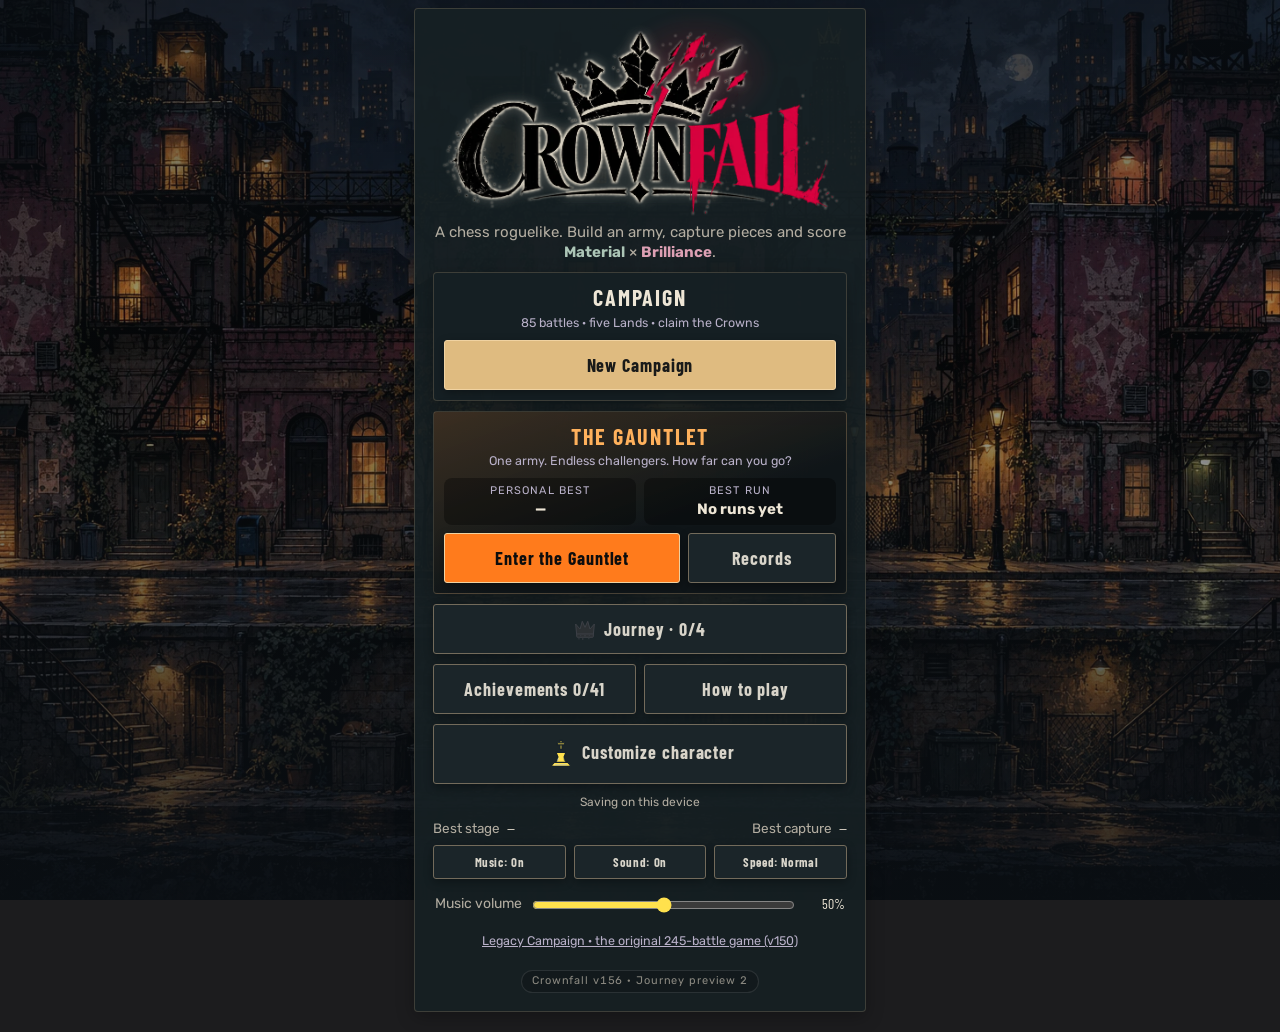
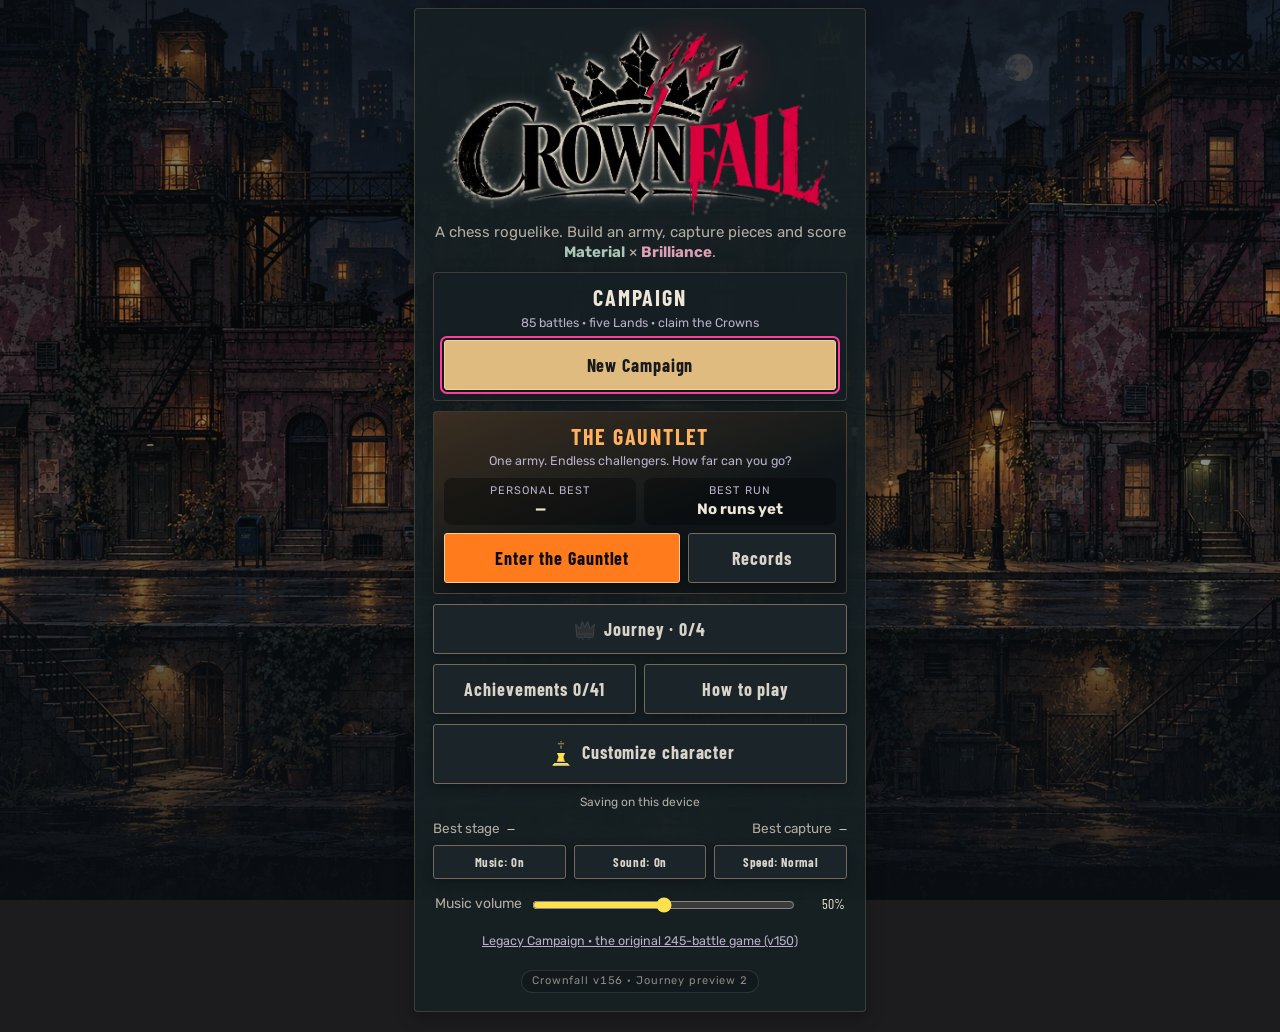
